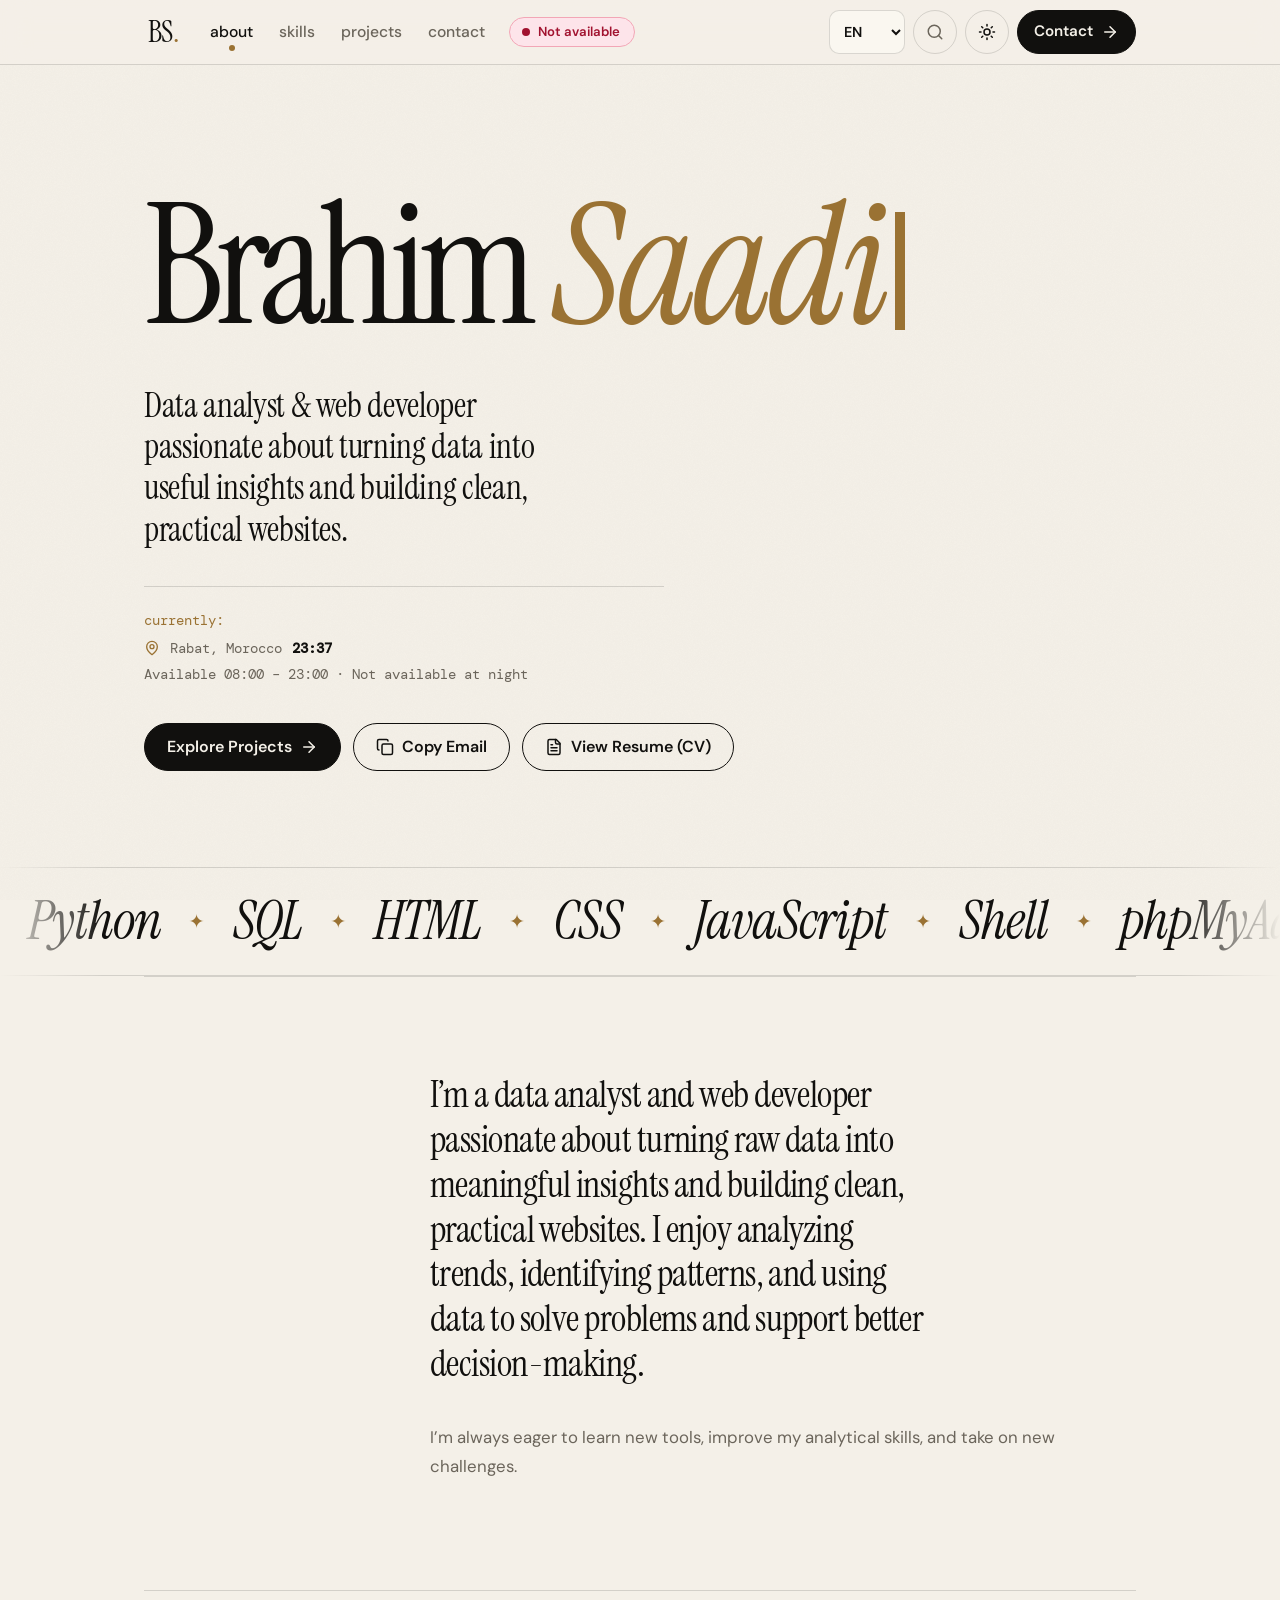
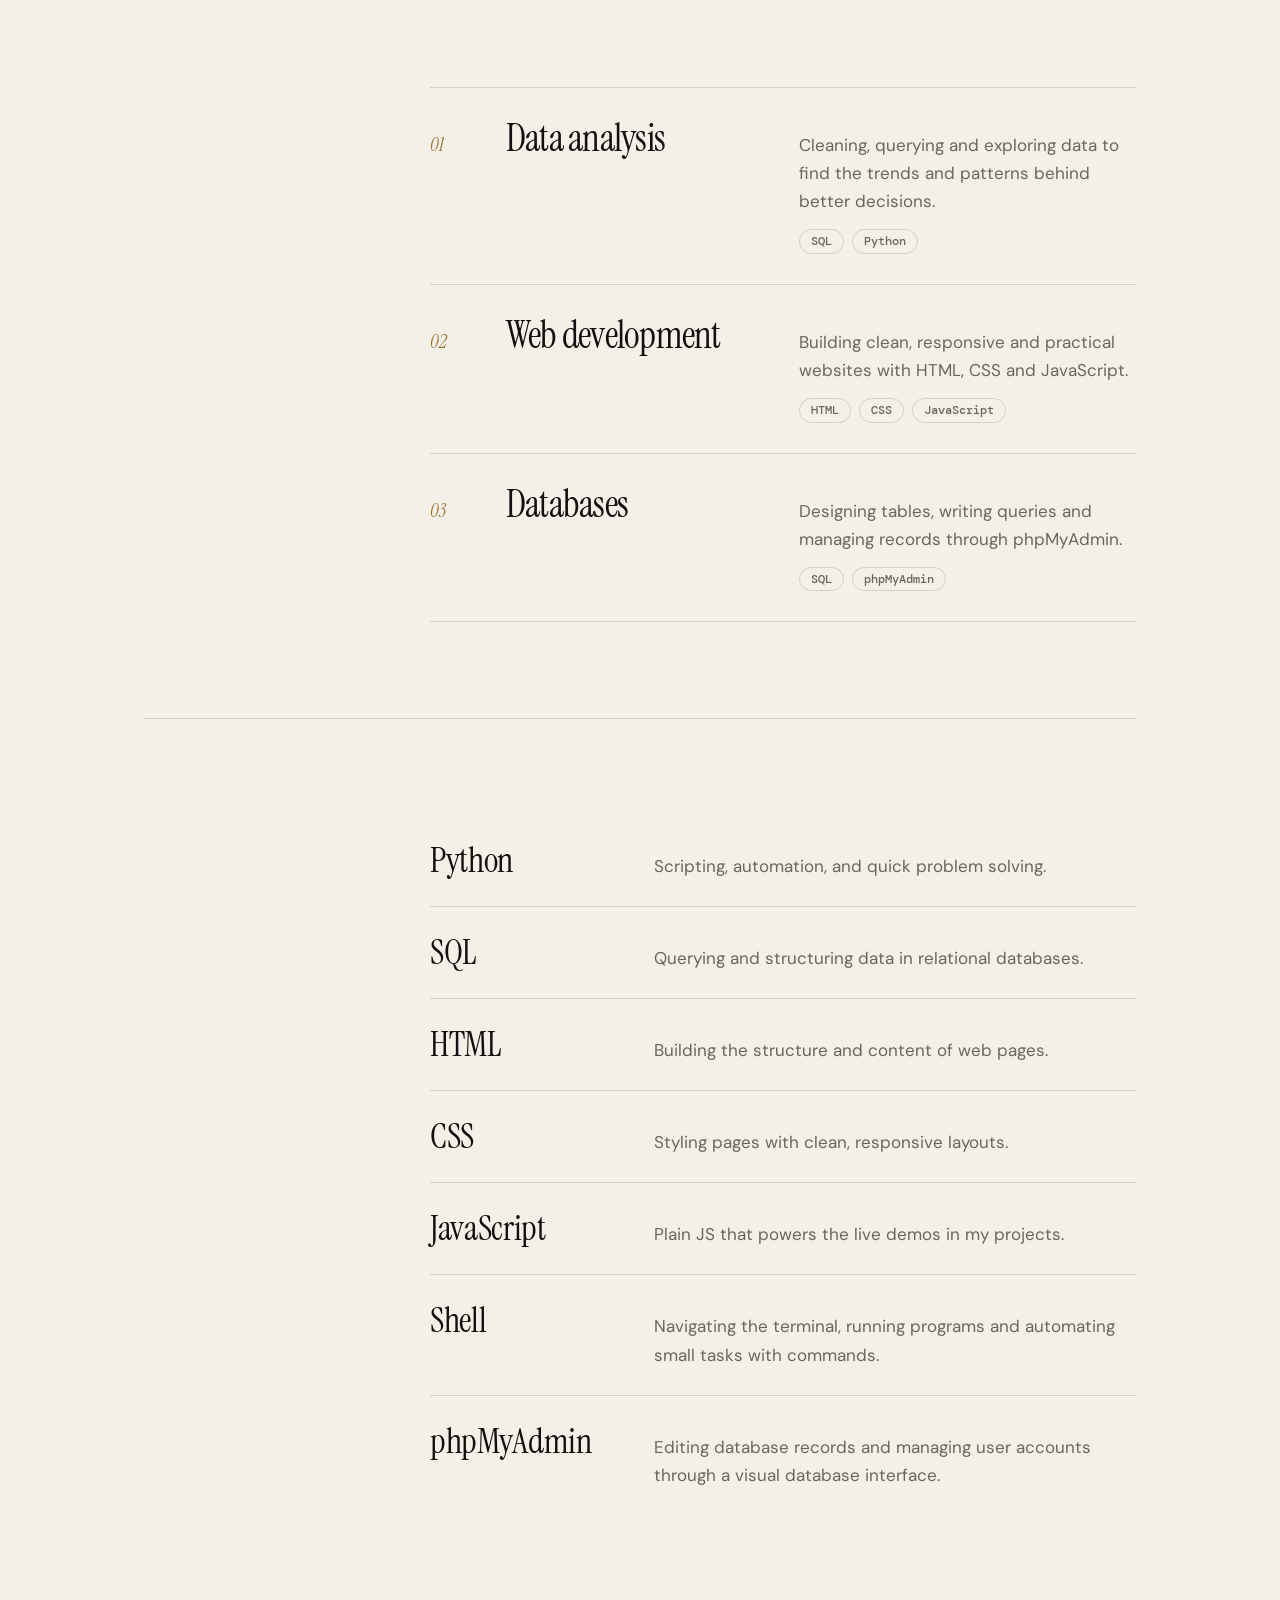
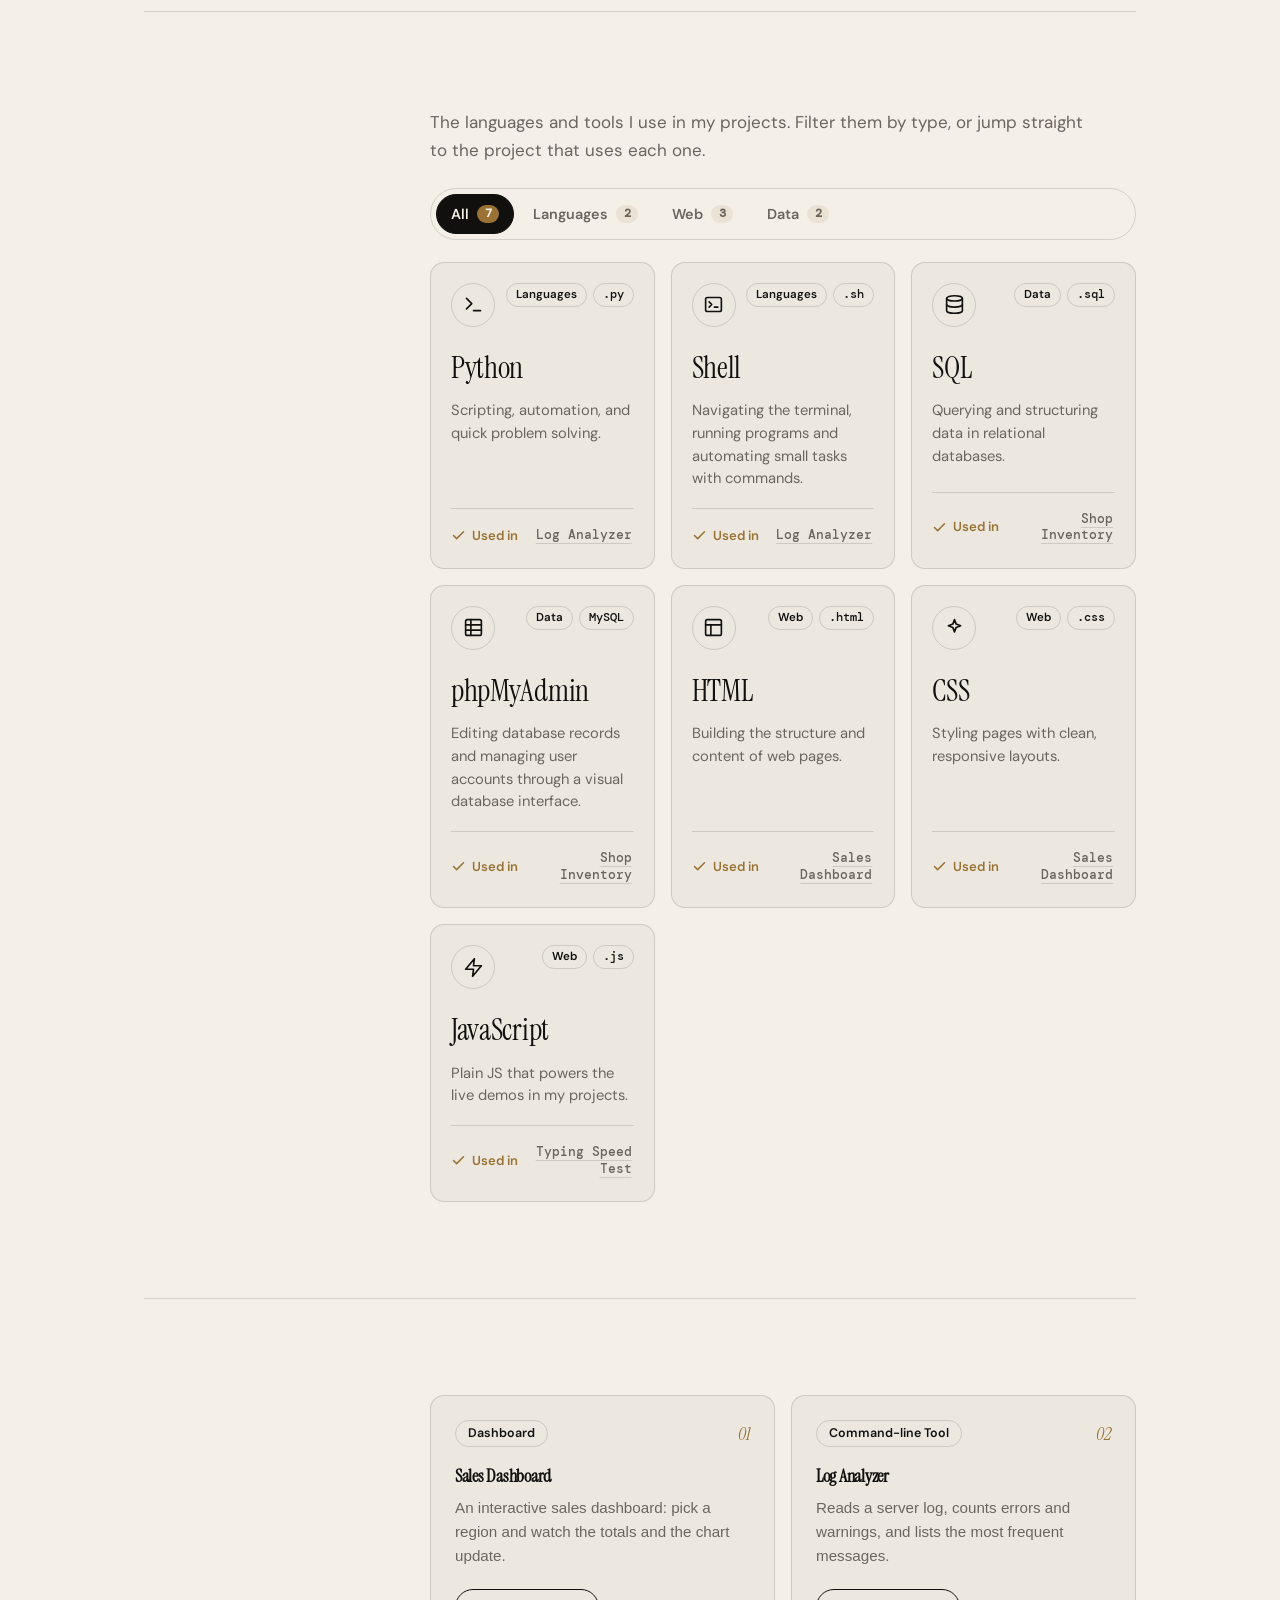
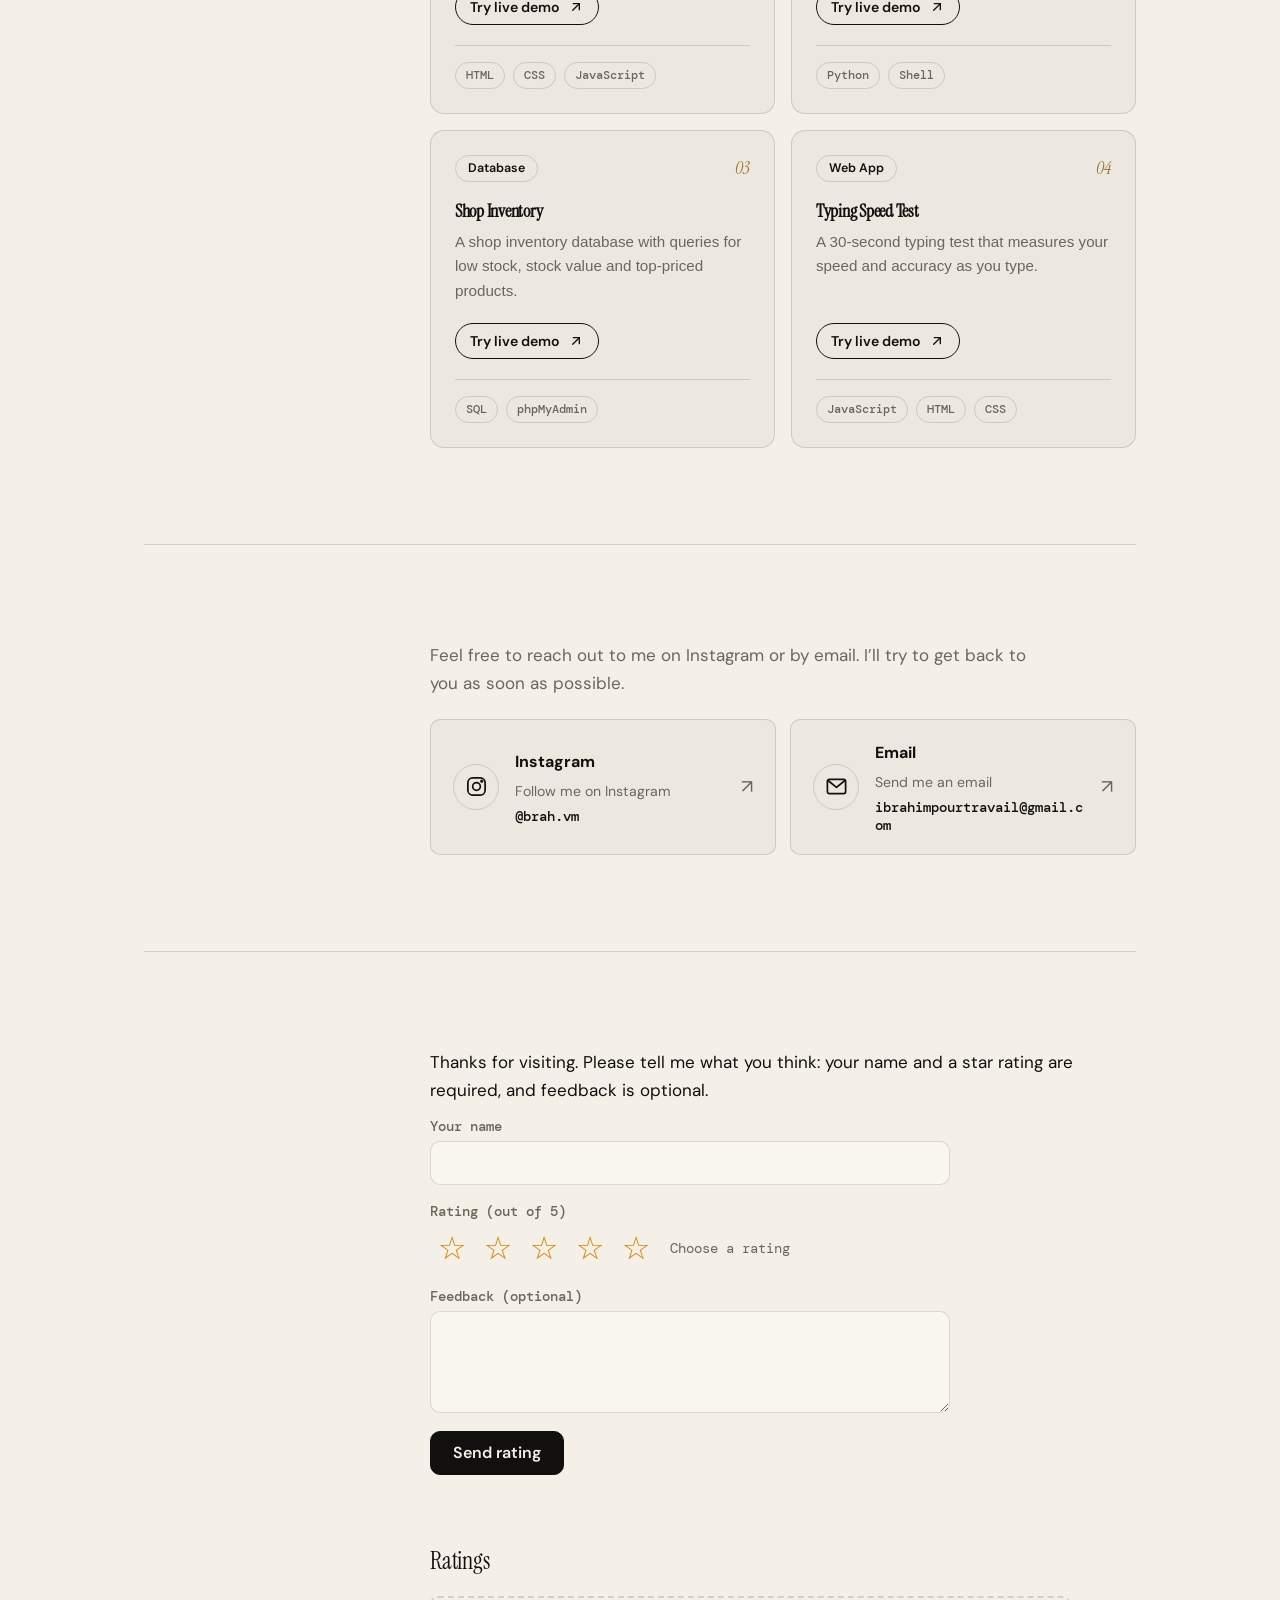
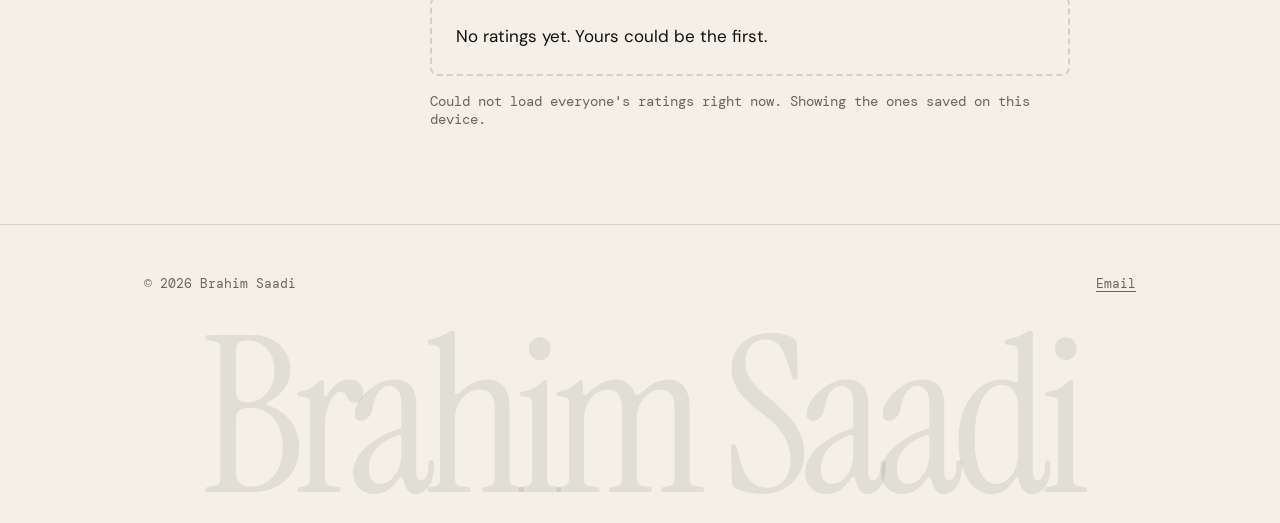
==== index.html.html @ 3b4c8538 "Add metadata to portfolio logging function" ====
<!DOCTYPE html>
<html lang="en">
<head>
<meta charset="utf-8">
<meta name="viewport" content="width=device-width, initial-scale=1, viewport-fit=cover">
<title>Brahim Saadi – Portfolio</title>
<script>try{var t=localStorage.getItem("portfolio-theme");if(t==="dark"||t==="light")document.documentElement.setAttribute("data-theme",t)}catch(e){}</script>
<link rel="preconnect" href="https://fonts.googleapis.com">
<link rel="preconnect" href="https://fonts.gstatic.com" crossorigin>
<link href="https://fonts.googleapis.com/css2?family=DM+Mono:wght@400;500&family=DM+Sans:ital,opsz,wght@0,9..40,400;0,9..40,500;0,9..40,700;1,9..40,400&family=IBM+Plex+Sans+Arabic:wght@400;500;600;700&family=Instrument+Serif:ital@0;1&display=swap" rel="stylesheet">
<style>
/* Palette: soft violet and cyan on a glowing aurora background, with gold only for stars and code strings.
   Layout: sticky header with search, theme and contact buttons above a single reading column. */
:root{color-scheme:light;--font-body:"Plus Jakarta Sans","Segoe UI",system-ui,-apple-system,sans-serif;--font-head:"Sora","Plus Jakarta Sans","Segoe UI",system-ui,sans-serif;--font-mono:"JetBrains Mono",ui-monospace,Menlo,Consolas,monospace;--font-ar:"IBM Plex Sans Arabic","Segoe UI",Tahoma,sans-serif;
--bg:#f5f4ff;--fg:#17142b;--muted:#5d5a78;--panel:rgba(255,255,255,.66);--solid:#ffffff;--line:rgba(88,72,170,.16);
--accent:#6b46f5;--accent2:#0ea5c6;--btn:#6b46f5;--btn-hover:#5632da;--on-btn:#ffffff;--tint:rgba(107,70,245,.1);
--star:#e08a00;--code-kw:#6b46f5;--code-str:#a35a00;--danger:#c4163a;--glass:rgba(255,255,255,.72);
--blob1:rgba(124,92,255,.38);--blob2:rgba(14,165,198,.30);--blob3:rgba(255,107,157,.26);--dot:rgba(88,72,170,.22);
--scrim:rgba(20,16,50,.5);--shadow:0 1px 2px rgba(40,30,110,.06),0 18px 44px rgba(60,40,170,.18);--radius:14px;
box-sizing:border-box;padding-top:env(safe-area-inset-top,0px);padding-bottom:env(safe-area-inset-bottom,0px)}
@media (prefers-color-scheme:dark){:root:not([data-theme="light"]){color-scheme:dark;--bg:#0a0918;--fg:#f1efff;--muted:#a9a6c8;--panel:rgba(30,26,62,.55);--solid:#14122b;--line:rgba(160,145,255,.18);--accent:#a78bfa;--accent2:#35d0ee;--btn:#7c5cff;--btn-hover:#8f73ff;--tint:rgba(167,139,250,.15);--star:#f5b942;--code-kw:#c4b0ff;--code-str:#f2c14e;--danger:#ff8aa0;--glass:rgba(14,12,34,.7);--blob1:rgba(124,92,255,.42);--blob2:rgba(20,170,210,.26);--blob3:rgba(255,80,150,.2);--dot:rgba(190,180,255,.2);--scrim:rgba(4,3,14,.66);--shadow:0 1px 2px rgba(0,0,0,.4),0 18px 44px rgba(0,0,0,.55)}}
:root[data-theme="dark"]{color-scheme:dark;--bg:#0a0918;--fg:#f1efff;--muted:#a9a6c8;--panel:rgba(30,26,62,.55);--solid:#14122b;--line:rgba(160,145,255,.18);--accent:#a78bfa;--accent2:#35d0ee;--btn:#7c5cff;--btn-hover:#8f73ff;--tint:rgba(167,139,250,.15);--star:#f5b942;--code-kw:#c4b0ff;--code-str:#f2c14e;--danger:#ff8aa0;--glass:rgba(14,12,34,.7);--blob1:rgba(124,92,255,.42);--blob2:rgba(20,170,210,.26);--blob3:rgba(255,80,150,.2);--dot:rgba(190,180,255,.2);--scrim:rgba(4,3,14,.66);--shadow:0 1px 2px rgba(0,0,0,.4),0 18px 44px rgba(0,0,0,.55)}
html{scroll-padding-top:calc(env(safe-area-inset-top,0px) + 84px)}
*,*::before,*::after{box-sizing:inherit}
body{margin:0;background:var(--bg);color:var(--fg);font:400 1.0625rem/1.65 var(--font-body)}
.wrap{max-width:820px;margin:0 auto;padding:0 24px}
a{color:inherit}
a:focus-visible{outline:2px solid var(--accent);outline-offset:3px}
header{position:sticky;top:0;background:var(--glass);-webkit-backdrop-filter:blur(16px) saturate(1.4);backdrop-filter:blur(16px) saturate(1.4);border-bottom:1px solid var(--line);z-index:6}
.bar{max-width:1120px;margin:0 auto;padding:10px 24px;display:flex;align-items:center;flex-wrap:nowrap;gap:10px 16px}.bar-actions{flex:none}
.brand{padding:6px 4px;font-size:1.6rem;font-family:var(--font-head);font-weight:800;letter-spacing:-.04em;line-height:1;text-decoration:none;color:var(--fg);border-radius:8px}
.brand-dot{color:var(--accent)}
.nav-links{display:flex;align-items:center;gap:2px;margin-inline-end:auto}
.nav-links a{flex:none;white-space:nowrap;padding:10px 12px;font-weight:500;line-height:1;text-decoration:none;color:var(--muted);border-radius:8px}
.nav-links a:hover{color:var(--fg);background:var(--panel)}
.bar-actions{display:flex;align-items:center;gap:8px}
.btn{display:inline-flex;align-items:center;justify-content:center;gap:8px;min-height:44px;padding:0 16px;font:600 .95rem/1 var(--font-body);color:var(--fg);background:var(--bg);border:1px solid var(--line);border-radius:var(--radius);text-decoration:none;cursor:pointer;transition:background-color .15s ease,border-color .15s ease,color .15s ease}
.btn:hover{background:var(--panel);border-color:var(--muted)}
.btn:focus-visible{outline:2px solid var(--accent);outline-offset:2px}
.btn svg{width:18px;height:18px;flex:none;fill:none;stroke:currentColor;stroke-width:2;stroke-linecap:round;stroke-linejoin:round}
.btn svg.filled{fill:currentColor;stroke:none}
.btn-icon{padding:0;width:44px}
.btn-primary{color:var(--on-btn);background:var(--btn);border-color:var(--btn)}
.btn-primary:hover{color:var(--on-btn);background:var(--btn-hover);border-color:var(--btn-hover)}
.btn-lg{min-height:48px;padding:0 22px;font-size:1rem}
.search-btn{width:44px;padding:0;font-weight:500;color:var(--muted)}
.search-btn .label,.search-btn kbd{display:none}
.kbd,.search-btn kbd,.palette-field kbd{padding:3px 6px;font:500 .75rem var(--font-mono);color:var(--muted);background:var(--panel);border:1px solid var(--line);border-radius:var(--radius)}
.touch-short{display:none}
.hero-actions{display:flex;flex-wrap:wrap;gap:12px;margin-top:28px}
.palette{position:fixed;inset:0;z-index:50;display:flex;justify-content:center;align-items:flex-start;padding:12vh 16px 16px}
.palette-backdrop{position:absolute;inset:0;background:var(--scrim)}
.palette-box{position:relative;display:flex;flex-direction:column;width:min(560px,100%);max-height:min(70vh,560px);overflow:hidden;color:var(--fg);background:var(--bg);border:1px solid var(--line);border-radius:14px;box-shadow:var(--shadow)}
.palette-field{display:flex;align-items:center;gap:12px;padding:0 16px;border-bottom:1px solid var(--line)}
.palette-field:focus-within{box-shadow:inset 0 -2px 0 var(--accent)}
.palette-field svg{width:18px;height:18px;flex:none;fill:none;stroke:var(--muted);stroke-width:2;stroke-linecap:round;stroke-linejoin:round}
.palette-field input{flex:1;min-width:0;min-height:56px;font:400 1.05rem var(--font-body);color:var(--fg);background:transparent;border:0;outline:0}
.palette-list{margin:0;padding:8px;overflow-y:auto;list-style:none}
.palette-list li{display:flex;align-items:baseline;justify-content:space-between;gap:12px;padding:10px 12px;border-radius:8px;cursor:pointer}
.palette-list li[aria-selected="true"]{background:var(--tint)}
.opt-title{font-weight:600;overflow-wrap:anywhere}
.opt-kind{flex:none;font:400 .8rem var(--font-mono);color:var(--muted)}
.palette-empty{margin:0;padding:20px 16px;max-width:none;color:var(--muted)}
html.palette-open{overflow:hidden}
footer .wrap{display:flex;flex-wrap:wrap;justify-content:space-between;gap:8px 24px}
.footer-links{display:flex;flex-wrap:wrap;gap:8px 20px}
.footer-links a{color:var(--muted);text-underline-offset:3px}
.footer-links a:hover{color:var(--fg)}
@media (min-width:1320px){.search-btn{width:auto;padding:0 12px 0 14px;gap:10px}.search-btn .label,.search-btn kbd{display:inline}}
@media (max-width:1099px){.bar-actions .social{display:none}}
@media (max-width:959px){.bar{flex-wrap:wrap}.nav-links a{padding:10px 5px;font-size:.86rem}.nav-links a[aria-current]::after{left:5px;right:5px}.nav-links .status{margin-inline-start:2px;padding:4px 8px 4px 8px;gap:6px;font-size:.74rem}html{scroll-padding-top:calc(env(safe-area-inset-top,0px) + 150px)}.nav-links{order:3;width:100%;margin-inline-end:0;flex-wrap:wrap;row-gap:2px}.bar-actions{margin-left:auto}.bar-actions .cv-btn{display:none}}
@media (max-width:519px),(min-width:960px) and (max-width:1319px){.touch-long{display:none}.touch-short{display:inline}}
@media (prefers-reduced-motion:reduce){.btn{transition:none}}
.hero{padding:64px 0 56px}
pre{margin:0;padding:22px 24px;background:var(--panel);border-radius:var(--radius);overflow-x:auto;font:400 .95rem/1.7 var(--font-mono);color:var(--fg)}
.k{color:var(--code-kw)}.s{color:var(--code-str)}.c{color:var(--muted)}
.run{margin:28px 0 0;font:400 .95rem var(--font-mono);color:var(--muted)}
h1{margin:6px 0 0;font-size:clamp(2.8rem,10vw,5.6rem);line-height:1;font-weight:800;letter-spacing:-.03em}
.cursor{display:inline-block;width:.09em;height:.85em;margin-left:.08em;background:var(--accent);vertical-align:-.04em;animation:blink 1.1s steps(1) infinite}
@keyframes blink{50%{opacity:0}}
@media (prefers-reduced-motion:reduce){.cursor{animation:none}}
.role{margin:18px 0 0;font-size:1.3rem;color:var(--muted);max-width:34ch}
section{padding:48px 0;border-top:1px solid var(--line)}
h2{margin:0 0 20px;font-size:1.9rem;font-weight:800;letter-spacing:-.02em}
p{margin:0 0 14px;max-width:60ch}
.lang{display:grid;grid-template-columns:170px 1fr;gap:8px 24px;align-items:baseline;padding:16px 0;border-bottom:1px solid var(--line)}
.lang:last-child{border-bottom:0}
.lang b{font-size:1.5rem;font-weight:800}
.lang span{color:var(--muted)}
.empty{padding:28px 24px;border:2px dashed var(--line);border-radius:var(--radius)}
.empty code{display:block;margin-bottom:10px;font:400 .95rem var(--font-mono);color:var(--muted)}
.empty p{margin:0}
.project{padding:24px;border:1px solid var(--line);border-radius:var(--radius);background:var(--panel)}
.project h3{margin:0 0 4px;font-size:1.5rem;font-weight:800;letter-spacing:-.01em}
.project .tags{margin:0 0 14px;font:400 .9rem var(--font-mono);color:var(--muted)}
.project pre{margin-top:18px;padding:16px 18px;background:var(--bg);border:1px solid var(--line);font-size:.88rem}
.project + .project{margin-top:20px}
.project p code{font:400 .9em var(--font-mono)}
.converter{display:grid;grid-template-columns:repeat(3,1fr);gap:14px 16px;margin-top:20px;padding-top:20px;border-top:1px solid var(--line)}
.converter label{display:flex;flex-direction:column;gap:6px;font:500 .85rem var(--font-mono);color:var(--muted)}
.demo input[type="text"],.demo input[type="number"],.demo select,.demo textarea{width:100%;min-height:44px;padding:8px 12px;font:400 1rem var(--font-body);color:var(--fg);background:var(--bg);border:1px solid var(--line);border-radius:var(--radius)}
.demo button{min-height:44px;padding:0 22px;font:600 1rem var(--font-body);color:var(--fg);background:var(--bg);border:1px solid var(--line);border-radius:var(--radius);cursor:pointer}
.demo button:hover{background:var(--panel)}
.demo button[type="submit"]{color:var(--on-btn);background:var(--btn);border-color:var(--btn)}
.demo button[type="submit"]:hover{background:var(--btn-hover);border-color:var(--btn-hover)}
.demo input:focus-visible,.demo select:focus-visible,.demo textarea:focus-visible,.demo button:focus-visible{outline:2px solid var(--accent);outline-offset:2px}
.conv-actions{grid-column:1/-1;display:flex;gap:12px}
.conv-result{grid-column:1/-1;margin:2px 0 0;max-width:none;font-size:1.5rem;font-weight:800;letter-spacing:-.01em}
.conv-result.error{color:var(--danger);font-size:1rem;font-weight:600}
.conv-note{grid-column:1/-1;margin:0;max-width:none;font:400 .85rem var(--font-mono);color:var(--muted)}
.field{display:flex;flex-direction:column;gap:6px;font:500 .85rem var(--font-mono);color:var(--muted)}
.demo textarea{resize:vertical}
.project .demo{margin-top:20px;padding-top:20px;border-top:1px solid var(--line)}
.project .demo > .conv-note{margin-top:16px}
.demo-grid{display:grid;grid-template-columns:repeat(3,1fr);gap:14px 16px;align-items:end}
.demo-grid + .demo-grid{margin-top:14px}
.btn-row{display:flex;flex-wrap:wrap;gap:12px}
.demo-msg{margin:14px 0 0;max-width:none;font-weight:600}
.demo-msg.error{color:var(--danger)}
.table-wrap{margin-top:16px;overflow-x:auto}
.result-table{width:100%;border-collapse:collapse;font-size:.95rem}
.result-table th,.result-table td{padding:8px 10px;text-align:left;border-bottom:1px solid var(--line)}
.result-table th{font:500 .8rem var(--font-mono);color:var(--muted)}
.result-table .num{text-align:right}
.keys{display:grid;grid-template-columns:repeat(auto-fill,minmax(44px,1fr));gap:8px;margin:14px 0}
.keys button{padding:0}
.keys button.hit{border-color:var(--accent);font-weight:800}
.keys button.miss{opacity:.55;text-decoration:line-through}
.demo button:disabled{cursor:default}
.rate-form{display:grid;gap:18px;max-width:520px}
.rate-form fieldset{margin:0;padding:0;border:0;min-width:0}
.rate-form legend{padding:0;margin-bottom:6px;font:500 .85rem var(--font-mono);color:var(--muted)}
.rate-form .demo-msg{margin:0}
.star-row{position:relative;display:flex;flex-wrap:wrap;align-items:center;gap:2px}
.star-row label{display:inline-flex;align-items:center;justify-content:center;min-width:44px;min-height:44px;font-size:2rem;line-height:1;color:var(--star);cursor:pointer}
.star-row input:focus-visible + label{outline:2px solid var(--accent);outline-offset:2px;border-radius:var(--radius)}
.star-text{margin-left:10px;font:400 .9rem var(--font-mono);color:var(--muted)}
.sr{position:absolute;width:1px;height:1px;margin:-1px;padding:0;overflow:hidden;clip:rect(0 0 0 0);white-space:nowrap;border:0}
[hidden]{display:none!important}
.ratings{margin-top:48px;max-width:640px}
.ratings h3{margin:0 0 16px;font-size:1.5rem;font-weight:800;letter-spacing:-.01em}
.rating-summary{display:grid;grid-template-columns:auto 1fr;gap:16px 32px;align-items:center;padding:20px 24px;background:var(--panel);border-radius:var(--radius)}
.avg{display:flex;flex-direction:column;gap:4px}
.avg-num{font-size:3rem;font-weight:800;line-height:1;letter-spacing:-.03em;font-variant-numeric:tabular-nums}
.avg-stars{font-size:1.25rem;color:var(--star);letter-spacing:.1em}
.avg-count{font:400 .85rem var(--font-mono);color:var(--muted)}
.breakdown{display:grid;gap:6px;min-width:0}
.bar-row{display:grid;grid-template-columns:2.4rem minmax(0,1fr) 2rem;gap:10px;align-items:center;font:400 .85rem var(--font-mono);color:var(--muted)}
.bar-track{height:8px;background:var(--line);border-radius:4px;overflow:hidden}
.bar-fill{height:100%;background:var(--star)}
.bar-count{text-align:right;font-variant-numeric:tabular-nums}
.reviews{list-style:none;margin:20px 0 0;padding:0}
.review{padding:16px 0;border-bottom:1px solid var(--line)}
.review:last-child{border-bottom:0}
.review-head{display:flex;flex-wrap:wrap;align-items:baseline;gap:4px 12px}
.review-name{font-weight:800;overflow-wrap:anywhere}
.review-stars{color:var(--star);letter-spacing:.08em}
.review-date{margin-left:auto;font:400 .85rem var(--font-mono);color:var(--muted)}
.review-text{margin:6px 0 0;max-width:60ch;white-space:pre-wrap;overflow-wrap:anywhere}
.ratings-empty{margin:0;padding:24px;max-width:none;border:2px dashed var(--line);border-radius:var(--radius)}
.ratings-note,.ratings-more{margin:16px 0 0;max-width:none;font:400 .9rem var(--font-mono);color:var(--muted)}
footer{padding:32px 0 48px;border-top:1px solid var(--line);color:var(--muted);font-size:.95rem}
@media (max-width:560px){.lang{grid-template-columns:1fr;gap:0}.converter{grid-template-columns:1fr}.demo-grid{grid-template-columns:1fr}.rating-summary{grid-template-columns:1fr}}
/* Custom mouse cursor — desktop only */
#custom-cursor {
  display: none;
}

@media (hover: hover) and (pointer: fine) {
  body,
  body a,
  body button,
  body input,
  body textarea,
  body select,
  body label {
    cursor: none !important;
  }

  #custom-cursor {
    display: block;
    position: fixed;
    top: 0;
    left: 0;
    width: 14px;
    height: 14px;
    border: 2px solid var(--accent);
    border-radius: 50%;
    pointer-events: none;
    z-index: 99999;
    transform: translate(-50%, -50%);
    opacity: 0;
    transition:
      width 150ms ease,
      height 150ms ease,
      background 150ms ease,
      opacity 100ms ease;
  }

  #custom-cursor.visible {
    opacity: 1;
  }

  #custom-cursor.hovering {
    width: 26px;
    height: 26px;
    background: color-mix(in srgb, var(--accent) 18%, transparent);
  }
}

@media (prefers-reduced-motion: reduce) {
  #custom-cursor {
    transition: none;
  }
}

/* Project gallery + zoomed project viewer */
.project-gallery{display:grid;grid-template-columns:repeat(3,minmax(0,1fr));gap:14px;align-items:stretch}
.project-card{display:flex;flex-direction:column;align-items:flex-start;min-width:0;min-height:150px;padding:18px;text-align:left;color:var(--fg);background:var(--panel);border:1px solid var(--line);border-radius:var(--radius);cursor:pointer;transition:transform .18s ease,border-color .18s ease,box-shadow .18s ease}
.project-card:hover{transform:translateY(-3px);border-color:var(--accent);box-shadow:var(--shadow)}
.project-card:focus-visible{outline:2px solid var(--accent);outline-offset:3px}
.project-card .project-card-index{font:500 .75rem var(--font-mono);color:var(--accent);margin-bottom:16px}
.project-card strong{font-size:1.12rem;line-height:1.25;font-weight:800;overflow-wrap:anywhere}
.project-card .project-card-tags{margin-top:8px;font:400 .78rem var(--font-mono);color:var(--muted)}
.project-card .project-card-open{margin-top:auto;padding-top:18px;font-size:.85rem;color:var(--muted)}
.project-viewer{position:fixed;inset:0;z-index:100;display:flex;align-items:center;justify-content:center;padding:24px;background:var(--scrim)}
.project-viewer[hidden]{display:none!important}
.project-viewer-panel{position:relative;width:min(920px,100%);max-height:min(88vh,900px);overflow:auto;padding:clamp(18px,3vw,32px);color:var(--fg);background:var(--bg);border:1px solid var(--line);border-radius:16px;box-shadow:var(--shadow);animation:projectPop .5s cubic-bezier(.2,1.25,.35,1)}
.project-viewer-top{display:flex;align-items:center;justify-content:space-between;gap:16px;margin-bottom:22px;padding-bottom:16px;border-bottom:1px solid var(--line)}
.project-viewer-label{font:500 .8rem var(--font-mono);color:var(--muted)}
.project-viewer-close{flex:none;min-width:44px;min-height:44px;padding:0 14px;color:var(--fg);background:var(--panel);border:1px solid var(--line);border-radius:var(--radius);font:600 .95rem var(--font-body);cursor:pointer}
.project-viewer-close:hover{border-color:var(--accent)}
.project-viewer-content>.project{margin:0!important;padding:0;border:0;background:transparent}
.project-viewer-content>.project h3{font-size:clamp(1.6rem,4vw,2.1rem)}
.project-viewer-content>.project>p:not(.tags){max-width:70ch}
.project-viewer-content>.project pre{max-width:100%}
body.project-viewer-open{overflow:hidden}
@keyframes projectPop{from{opacity:0;transform:scale(.55)}to{opacity:1;transform:none}}
@keyframes viewerFade{from{opacity:0}to{opacity:1}}
@media(max-width:650px){.project-gallery{grid-template-columns:repeat(2,minmax(0,1fr))}.project-card{min-height:140px;padding:14px}.project-viewer{padding:10px}.project-viewer-panel{max-height:92vh;padding:18px}.project-viewer-content .demo-grid{grid-template-columns:1fr}}
@media(max-width:380px){.project-gallery{grid-template-columns:1fr}.project-card{min-height:120px}}
@media(prefers-reduced-motion:reduce){.project-card,.project-viewer-panel{transition:none;animation:none}}


/* Contact section */
.contact-intro{max-width:620px;color:var(--muted);margin:0 0 22px}
.contact-grid{display:grid;grid-template-columns:repeat(2,minmax(0,1fr));gap:14px;max-width:900px}
.contact-card{display:flex;align-items:center;gap:16px;padding:20px 22px;border:1px solid var(--line);border-radius:var(--radius);background:var(--panel);color:var(--fg);text-decoration:none;transition:transform .18s ease,border-color .18s ease}
.contact-card:hover,.contact-card:focus-visible{transform:translateY(-2px);border-color:var(--accent);outline:none}
.contact-icon{display:grid;place-items:center;flex:0 0 46px;width:46px;height:46px;border-radius:13px;background:var(--tint);color:var(--accent)}
.contact-icon svg{width:23px;height:23px;fill:none;stroke:currentColor;stroke-width:1.8;stroke-linecap:round;stroke-linejoin:round}
.contact-copy{display:grid;gap:4px;min-width:0}
.contact-copy strong{font-size:1rem}
.contact-copy span{font-size:.88rem;color:var(--muted)}
.contact-copy .contact-value{font:500 .88rem var(--font-mono);color:var(--fg);overflow-wrap:anywhere}
.contact-arrow{margin-left:auto;color:var(--muted);font-size:1.2rem}
@media(max-width:560px){.contact-grid{grid-template-columns:1fr}.contact-card{padding:16px}}
.language-select{min-height:44px;padding:0 10px;border:1px solid var(--line);border-radius:var(--radius);background:var(--bg);color:var(--fg);font:600 .9rem var(--font-body)}
.language-select{flex:0 0 auto;min-width:56px;max-width:76px;cursor:pointer;touch-action:manipulation;-webkit-appearance:auto;appearance:auto}
@media(max-width:959px){.bar{gap:8px 10px;padding-left:16px;padding-right:16px}.bar-actions{gap:6px;min-width:0}.language-select{min-width:56px;min-height:44px;padding:0 6px}.bar-actions .search-btn{display:inline-flex}}

html[lang="ar"] body{direction:rtl;font-family:var(--font-ar)}
html[lang="ar"] body *:not(pre):not(pre *){font-family:var(--font-ar)}
html[lang="ar"] pre,html[lang="ar"] pre *,html[lang="ar"] .tags,html[lang="ar"] .project-card-index,html[lang="ar"] .project-card-tags,html[lang="ar"] .opt-kind,html[lang="ar"] .kbd{font-family:var(--font-mono)}
html[lang="ar"] [data-ar-font],html[lang="ar"] [data-i18n],html[lang="ar"] .project p,html[lang="ar"] .project h3,html[lang="ar"] .field,html[lang="ar"] .converter label,html[lang="ar"] .contact-copy,html[lang="ar"] .rate-form label,html[lang="ar"] .rate-form legend,html[lang="ar"] .demo button,html[lang="ar"] .status{font-family:var(--font-ar)}
html[lang="ar"] .language-select{font-family:var(--font-ar)}
html[lang="ar"] .bar,html[lang="ar"] .availability-inner{direction:rtl}

html[lang="ar"] .project-card{text-align:right}



/* Availability pill, sitting in the header next to Contact (the header follows the visitor) */
.status{--ok:#0f6b37;--ok-bg:#dff5e8;--ok-line:#8fd3a9;display:inline-flex;flex:none;align-items:center;gap:8px;margin-inline-start:10px;padding:6px 14px 6px 12px;white-space:nowrap;font:600 .82rem/1.2 var(--font-body);border:1px solid;border-radius:999px}
@media (prefers-color-scheme:dark){:root:not([data-theme="light"]) .status{--ok:#5ee79a;--ok-bg:rgba(30,160,90,.16);--ok-line:rgba(94,231,154,.35)}}
:root[data-theme="dark"] .status{--ok:#5ee79a;--ok-bg:rgba(30,160,90,.16);--ok-line:rgba(94,231,154,.35)}
.status.off{--ok:#a1122f;--ok-bg:#fde4ea;--ok-line:#f2a6b6}
@media (prefers-color-scheme:dark){:root:not([data-theme="light"]) .status.off{--ok:#ff8aa0;--ok-bg:rgba(255,80,120,.14);--ok-line:rgba(255,138,160,.35)}}
:root[data-theme="dark"] .status.off{--ok:#ff8aa0;--ok-bg:rgba(255,80,120,.14);--ok-line:rgba(255,138,160,.35)}
.status.off .status-dot::after{animation:none;opacity:0}
.where{display:flex;flex-wrap:wrap;align-items:center;gap:6px 14px;margin:22px 0 0;max-width:none;font:500 .9rem/1.4 var(--font-mono);color:var(--muted)}
.where-item{display:inline-flex;align-items:center;gap:8px;padding:7px 12px;border:1px solid var(--line);border-radius:999px;background:var(--glass);-webkit-backdrop-filter:blur(8px);backdrop-filter:blur(8px)}
.where svg{width:16px;height:16px;flex:none;fill:none;stroke:var(--accent);stroke-width:2;stroke-linecap:round;stroke-linejoin:round}
.where time{color:var(--fg);font-weight:600;direction:ltr;unicode-bidi:isolate}
.status-dot{position:relative;flex:none;width:8px;height:8px;border-radius:50%;background:currentColor}
.status-dot::after{content:"";position:absolute;inset:0;border-radius:50%;background:currentColor;animation:ping 2s ease-out infinite}
@keyframes ping{0%{transform:scale(1);opacity:.6}80%,100%{transform:scale(2.8);opacity:0}}
.status.ok{color:var(--ok);background:var(--ok-bg);border-color:var(--ok-line)}
@media (prefers-reduced-motion:reduce){.status-dot::after{animation:none;opacity:0}}

/* ===== New look: aurora background, display type, glass cards ===== */
body{position:relative;background:var(--bg);font-family:var(--font-body);font-feature-settings:"ss01","cv11"}
.bg-fx{position:fixed;inset:0;z-index:-1;overflow:hidden;pointer-events:none}
.bg-fx i{position:absolute;border-radius:50%;filter:blur(70px);will-change:transform}
.bg-fx .b1{width:52vmax;height:52vmax;left:-14vmax;top:-18vmax;background:var(--blob1);animation:drift1 24s ease-in-out infinite alternate}
.bg-fx .b2{width:46vmax;height:46vmax;right:-14vmax;top:8vmax;background:var(--blob2);animation:drift2 28s ease-in-out infinite alternate}
.bg-fx .b3{width:40vmax;height:40vmax;left:22vmax;bottom:-22vmax;background:var(--blob3);animation:drift3 32s ease-in-out infinite alternate}
.bg-fx::after{content:"";position:absolute;inset:0;background-image:radial-gradient(var(--dot) 1.1px,transparent 1.4px);background-size:26px 26px;-webkit-mask-image:radial-gradient(ellipse at 50% 30%,#000 15%,transparent 75%);mask-image:radial-gradient(ellipse at 50% 30%,#000 15%,transparent 75%)}
@keyframes drift1{to{transform:translate(12vmax,10vmax) scale(1.15)}}
@keyframes drift2{to{transform:translate(-14vmax,12vmax) scale(.9)}}
@keyframes drift3{to{transform:translate(10vmax,-12vmax) scale(1.12)}}
@media (prefers-reduced-motion:reduce){.bg-fx i{animation:none}}
h1,h2,h3,.avg-num,.conv-result{font-family:var(--font-head)}
h1{font-weight:800;letter-spacing:-.045em;background:linear-gradient(100deg,var(--fg) 0%,var(--accent) 55%,var(--accent2) 100%);-webkit-background-clip:text;background-clip:text;-webkit-text-fill-color:transparent;color:transparent;padding-bottom:.08em}
.cursor{-webkit-text-fill-color:initial;background:var(--accent2)}
h2{display:flex;flex-direction:column;gap:10px;font-weight:700;letter-spacing:-.03em}
h2::after{content:"";width:44px;height:4px;border-radius:4px;background:linear-gradient(90deg,var(--accent),var(--accent2))}
.role{color:var(--muted);font-size:1.25rem}
.hero{padding:72px 0 60px}
section{border-top:0;padding:52px 0}
section + section{border-top:1px solid var(--line)}
.btn{border-radius:12px;background:var(--glass);-webkit-backdrop-filter:blur(8px);backdrop-filter:blur(8px)}
.btn:hover{background:var(--tint);border-color:var(--accent)}
.btn-primary{background:linear-gradient(135deg,var(--btn),var(--accent2));border-color:transparent;box-shadow:0 8px 22px -8px var(--btn)}
.btn-primary:hover{background:linear-gradient(135deg,var(--btn-hover),var(--accent2));border-color:transparent;transform:translateY(-1px)}
.project,.project-card,.contact-card,.rating-summary,.empty,.ratings-empty,pre{-webkit-backdrop-filter:blur(10px);backdrop-filter:blur(10px)}
.project-card,.contact-card,.project{border-radius:18px;box-shadow:0 1px 0 rgba(255,255,255,.25) inset}
.project-card:hover,.contact-card:hover{box-shadow:var(--shadow);border-color:var(--accent)}
.project-card .project-card-index{display:inline-block;padding:3px 9px;border-radius:999px;background:var(--tint)}
.lang{border-bottom:1px solid var(--line)}
.lang b{font-family:var(--font-head);font-weight:700;font-size:1.35rem}
.project-viewer-panel{background:var(--solid);border-radius:22px}
.palette-box{background:var(--solid)}
.demo input[type="text"],.demo input[type="number"],.demo select,.demo textarea,.demo button,.language-select{background:var(--solid)}
.demo button[type="submit"]{background:linear-gradient(135deg,var(--btn),var(--accent2));border-color:transparent}
.bar-fill{background:linear-gradient(90deg,var(--star),#ff8a3d)}
.scroll-progress span{background:linear-gradient(90deg,var(--accent),var(--accent2))}
footer{border-top:1px solid var(--line)}
/* Arabic: elegant IBM Plex Sans Arabic, with looser spacing for a premium feel */
html[lang="ar"] body{line-height:1.85}
html[lang="ar"] h1,html[lang="ar"] h2,html[lang="ar"] h3,html[lang="ar"] .brand,html[lang="ar"] .lang b,html[lang="ar"] .avg-num{letter-spacing:0;font-family:var(--font-ar);font-weight:700}
html[lang="ar"] h2{align-items:flex-start}
html[lang="fr"] h2,html[lang="fr"] h3{letter-spacing:-.02em}

/* Project cards: badge, title, summary, demo button and tech chips */
.project-gallery{grid-template-columns:repeat(2,minmax(0,1fr));gap:18px}
.project-card{--tone:#7c5cff;align-items:stretch;min-height:0;padding:24px;border-radius:20px;text-align:start}
.project-card[data-tone="blue"]{--tone:#2f7de1}.project-card[data-tone="green"]{--tone:#1c9b57}.project-card[data-tone="amber"]{--tone:#d98a00}
.project-card[data-tone="violet"]{--tone:#7c5cff}.project-card[data-tone="cyan"]{--tone:#0ea5c6}.project-card[data-tone="rose"]{--tone:#e0457b}
.project-card:hover{border-color:color-mix(in srgb,var(--tone) 60%,var(--line))}
.pc-top{display:flex;align-items:center;gap:8px;margin-bottom:18px}
.pc-badge{padding:5px 12px;font:600 .78rem/1.2 var(--font-body);color:color-mix(in srgb,var(--tone) 78%,var(--fg));background:color-mix(in srgb,var(--tone) 12%,transparent);border:1px solid color-mix(in srgb,var(--tone) 38%,transparent);border-radius:8px}
.pc-num{margin-inline-start:auto;font:500 .78rem var(--font-mono);color:var(--muted)}
.pc-title{font:700 1.3rem/1.25 var(--font-head);letter-spacing:-.02em;color:var(--fg)}
.pc-desc{margin:8px 0 20px;font-size:.95rem;line-height:1.6;color:var(--muted)}
.pc-cta{display:inline-flex;align-items:center;gap:8px;align-self:flex-start;margin-top:auto;padding:9px 14px;font:600 .88rem/1 var(--font-body);color:var(--fg);background:var(--solid);border:1px solid var(--line);border-radius:10px;transition:background-color .18s ease,color .18s ease,border-color .18s ease}
.pc-cta svg{width:16px;height:16px;fill:none;stroke:currentColor;stroke-width:2;stroke-linecap:round;stroke-linejoin:round;transition:transform .18s ease}
.project-card:hover .pc-cta{color:#fff;background:var(--tone);border-color:var(--tone)}
.project-card:hover .pc-cta svg{transform:translate(2px,-2px)}
html[dir="rtl"] .pc-cta svg,html[lang="ar"] .pc-cta svg{transform:scaleX(-1)}
html[lang="ar"] .project-card:hover .pc-cta svg{transform:scaleX(-1) translate(2px,-2px)}
.pc-tech{display:flex;flex-wrap:wrap;gap:8px;margin-top:20px;padding-top:16px;border-top:1px solid var(--line)}
.pc-chip{padding:5px 10px;font:500 .78rem/1.2 var(--font-mono);color:var(--muted);background:var(--solid);border:1px solid var(--line);border-radius:8px}
html[lang="ar"] .pc-chip,html[lang="ar"] .pc-num{font-family:var(--font-mono)}
html[lang="ar"] .pc-badge,html[lang="ar"] .pc-cta{font-family:var(--font-ar)}
@media(max-width:650px){.project-gallery{grid-template-columns:1fr}.project-card{padding:20px}}
@media(prefers-reduced-motion:reduce){.pc-cta,.pc-cta svg{transition:none}}
/* Tech stack section */
.tech-eyebrow{display:inline-flex;align-items:center;gap:8px;margin-bottom:14px;padding:6px 14px;font:600 .78rem/1 var(--font-body);letter-spacing:.08em;text-transform:uppercase;color:var(--accent);background:var(--glass);border:1px solid var(--line);border-radius:999px}
.tech-eyebrow svg{width:16px;height:16px;fill:none;stroke:currentColor;stroke-width:2;stroke-linecap:round;stroke-linejoin:round}
html[lang="ar"] .tech-eyebrow{letter-spacing:0}
.tech-sub{margin:0 0 24px;color:var(--muted);max-width:56ch}
.tech-tabs{display:inline-flex;flex-wrap:wrap;gap:4px;margin-bottom:22px;padding:5px;background:var(--glass);border:1px solid var(--line);border-radius:14px;-webkit-backdrop-filter:blur(10px);backdrop-filter:blur(10px)}
.tech-tab{display:inline-flex;align-items:center;gap:8px;min-height:40px;padding:0 14px;font:600 .9rem/1 var(--font-body);color:var(--muted);background:transparent;border:1px solid transparent;border-radius:10px;cursor:pointer;transition:color .15s,background-color .15s,border-color .15s}
.tech-tab b{min-width:22px;padding:3px 7px;font:600 .72rem/1 var(--font-mono);text-align:center;color:var(--muted);background:var(--tint);border-radius:999px}
.tech-tab:hover{color:var(--fg)}
.tech-tab[aria-pressed="true"]{color:var(--accent);background:var(--solid);border-color:var(--line);box-shadow:0 2px 8px -4px rgba(40,30,110,.3)}
.tech-tab[aria-pressed="true"] b{color:#fff;background:var(--btn)}
.tech-tab:focus-visible,.tech-link:focus-visible{outline:2px solid var(--accent);outline-offset:2px}
.tech-grid{display:grid;grid-template-columns:repeat(3,minmax(0,1fr));gap:16px}
.tech-card{--tone:#7c5cff;position:relative;display:flex;flex-direction:column;min-width:0;padding:20px;overflow:hidden;background:var(--panel);border:1px solid var(--line);border-radius:18px;-webkit-backdrop-filter:blur(10px);backdrop-filter:blur(10px);transition:transform .18s ease,border-color .18s ease,box-shadow .18s ease}
.tech-card[data-cat="web"]{--tone:#0ea5c6}.tech-card[data-cat="data"]{--tone:#1c9b57}
.tech-card::after{content:"";position:absolute;inset-block-start:-48px;inset-inline-end:-48px;width:120px;height:120px;border-radius:50%;background:var(--tone);opacity:.1;pointer-events:none}
.tech-card:hover{transform:translateY(-3px);border-color:color-mix(in srgb,var(--tone) 55%,var(--line));box-shadow:var(--shadow)}
.tech-head{display:flex;align-items:flex-start;justify-content:space-between;gap:10px;margin-bottom:16px}
.tech-icon{display:grid;place-items:center;flex:none;width:44px;height:44px;color:var(--tone);background:color-mix(in srgb,var(--tone) 14%,transparent);border:1px solid color-mix(in srgb,var(--tone) 30%,transparent);border-radius:13px}
.tech-icon svg{width:21px;height:21px;fill:none;stroke:currentColor;stroke-width:1.9;stroke-linecap:round;stroke-linejoin:round}
.tech-tags{display:flex;flex-wrap:wrap;justify-content:flex-end;gap:6px;position:relative;z-index:1}
.tech-tag{padding:4px 9px;font:600 .72rem/1.2 var(--font-body);color:color-mix(in srgb,var(--tone) 78%,var(--fg));background:color-mix(in srgb,var(--tone) 12%,transparent);border:1px solid color-mix(in srgb,var(--tone) 35%,transparent);border-radius:7px}
.tech-ext{direction:ltr;unicode-bidi:isolate;font-family:var(--font-mono);font-weight:500;color:var(--muted);background:var(--solid);border-color:var(--line)}
.tech-card h3{margin:0 0 6px;font-size:1.2rem;font-weight:700;letter-spacing:-.02em}
.tech-card p{margin:0 0 18px;font-size:.92rem;line-height:1.55;color:var(--muted)}
.tech-foot{display:flex;align-items:center;justify-content:space-between;gap:10px;margin-top:auto;padding-top:14px;border-top:1px solid var(--line);font-size:.82rem}
.tech-used{display:inline-flex;align-items:center;gap:6px;flex:none;font-weight:600;color:#1c9b57}
.tech-used svg{width:15px;height:15px;fill:none;stroke:currentColor;stroke-width:2.4;stroke-linecap:round;stroke-linejoin:round}
.tech-link{min-width:0;padding:4px 2px;font:500 .8rem/1.3 var(--font-mono);color:var(--muted);text-align:end;text-decoration:underline;text-decoration-color:var(--line);text-underline-offset:4px;background:none;border:0;border-radius:6px;cursor:pointer}
.tech-plain{cursor:default;text-decoration:none}
.tech-link:hover{color:var(--accent);text-decoration-color:var(--accent)}
.tech-card[hidden]{display:none!important}
.tech-card.pop{animation:revealUp .45s cubic-bezier(.22,.8,.3,1) backwards}
html[lang="ar"] .tech-tag,html[lang="ar"] .tech-tab,html[lang="ar"] .tech-used{font-family:var(--font-ar)}
html[lang="ar"] .tech-ext,html[lang="ar"] .tech-link,html[lang="ar"] .tech-tab b{font-family:var(--font-mono)}
@media(max-width:860px){.tech-grid{grid-template-columns:repeat(2,minmax(0,1fr))}}
@media(max-width:520px){.tech-grid{grid-template-columns:1fr}.tech-tabs{display:flex}.tech-tab{flex:1 1 auto;justify-content:center;padding:0 10px}}
@media(prefers-reduced-motion:reduce){.tech-card,.tech-tab{transition:none}.tech-card.pop{animation:none}}
/* Extra project demos */
.pw-opts{display:grid;grid-template-columns:1fr 1fr;gap:8px 16px;margin:0;padding:0;border:0;min-width:0}
.pw-opts label{display:flex;align-items:center;gap:8px;font-size:.95rem}
.pw-opts input{width:18px;height:18px;accent-color:var(--accent)}
.field output{color:var(--fg);font-weight:600}
#pw-len{width:100%;accent-color:var(--accent)}
.pw-out{margin-top:14px}
.pw-out code{font:600 1.1rem var(--font-mono);overflow-wrap:anywhere;word-break:break-all}
.gr-stats{display:grid;grid-template-columns:repeat(4,1fr);gap:10px;margin-top:14px}
.gr-stats span{display:grid;gap:2px;padding:10px 12px;border:1px solid var(--line);border-radius:12px;background:var(--panel)}
.gr-stats small{font:500 .72rem var(--font-mono);color:var(--muted)}
.gr-stats b{font:700 1.25rem var(--font-head)}
.gr-pass{color:#0f6b37}.gr-fail{color:var(--danger)}
@media (max-width:560px){.pw-opts{grid-template-columns:1fr}.gr-stats{grid-template-columns:repeat(2,1fr)}}
/* The CV button lives in the hero, so the header stays uncluttered in every language */
.bar-actions .cv-btn{display:none!important}
/* New project demos */
pre,pre code{direction:ltr;text-align:left;unicode-bidi:isolate}
.kpi b{direction:ltr;unicode-bidi:isolate;text-align:start}
.chips{display:flex;flex-wrap:wrap;gap:8px;margin-bottom:16px}
.demo .chips button{min-height:38px;padding:0 16px;font:600 .85rem var(--font-body);color:var(--muted);background:transparent;border:1px solid var(--line);border-radius:999px}
.demo .chips button[aria-pressed="true"]{color:var(--bg);background:var(--fg);border-color:var(--fg)}
.kpis{display:grid;grid-template-columns:repeat(3,minmax(0,1fr));gap:12px;margin:0 0 18px}
.kpi{display:grid;gap:4px;padding:16px 18px;border:1px solid var(--line);border-radius:14px;background:var(--panel)}
.kpi small{font:500 .72rem var(--font-mono);letter-spacing:.04em;color:var(--muted)}
.kpi b{font:400 clamp(1.6rem,3.4vw,2.2rem)/1.05 var(--font-head);letter-spacing:-.02em;color:var(--fg);font-variant-numeric:tabular-nums}
.chart-title{margin:6px 0 8px;font:500 .78rem var(--font-mono);color:var(--muted)}
.chart svg{display:block;width:100%;height:auto;overflow:visible}
.chart .grid{stroke:var(--line);stroke-width:1}
.chart text{font:500 10px var(--font-mono);fill:var(--muted)}
.chart rect.bar{fill:color-mix(in srgb,var(--accent) 45%,transparent);transition:y .5s cubic-bezier(.22,.8,.3,1),height .5s cubic-bezier(.22,.8,.3,1),fill .2s}
.chart rect.bar.top,.chart rect.bar:hover{fill:var(--accent)}
.demo .btn-solid,.demo button.btn-solid{color:var(--on-btn);background:var(--btn);border-color:var(--btn);border-radius:999px}
.demo textarea#la-input{font:400 .82rem/1.6 var(--font-mono);min-height:150px}
.tt-text{margin:4px 0 14px;padding:18px 20px;font:400 1.2rem/1.9 var(--font-mono);color:var(--muted);background:var(--panel);border:1px solid var(--line);border-radius:14px;overflow-wrap:anywhere}
.tt-text .ok{color:var(--fg)}
.tt-text .bad{color:var(--danger);text-decoration:underline wavy}
.tt-text .cur{background:var(--tint);box-shadow:inset 0 -2px 0 var(--accent)}
.tt-input{width:100%;min-height:48px;padding:0 16px;font:400 1rem var(--font-mono);color:var(--fg);background:var(--solid);border:1px solid var(--line);border-radius:12px}
.tt-input:focus-visible{outline:2px solid var(--accent);outline-offset:2px}
@media (max-width:560px){.kpis{gap:8px}.kpi{padding:12px}}
/* Get in Touch panel */
.bar{position:relative}
.touch-panel{position:absolute;z-index:8;top:calc(100% + 10px);inset-inline-end:24px;display:grid;gap:10px;width:min(390px,calc(100vw - 32px));padding:12px;background:var(--solid);border:1px solid var(--line);border-radius:20px;box-shadow:var(--shadow);transform-origin:top right;animation:touchPop .28s cubic-bezier(.2,1.2,.35,1)}
.touch-panel[hidden]{display:none!important}
html[dir="rtl"] .touch-panel,html[lang="ar"] .touch-panel{transform-origin:top left}
.touch-panel .contact-card{padding:14px 16px;background:var(--panel)}
.touch-panel .contact-value{font-size:.72rem;overflow-wrap:normal;word-break:normal;white-space:nowrap}.touch-panel .contact-card{gap:12px}
@keyframes touchPop{from{opacity:0;transform:translateY(-8px) scale(.92)}to{opacity:1;transform:none}}
#touch-link[aria-expanded="true"]{box-shadow:0 0 0 3px var(--tint)}
@media (max-width:959px){.touch-panel{inset-inline-end:16px}}
@media (max-width:360px){.touch-panel .contact-value{white-space:normal;overflow-wrap:anywhere}.touch-panel .contact-icon{display:none}}
@media (prefers-reduced-motion:reduce){.touch-panel{animation:none}}
/* Scroll effects and project pop-up */
.project-viewer{animation:viewerFade .3s ease-out;-webkit-backdrop-filter:blur(3px);backdrop-filter:blur(3px)}
.project-card:active{transform:scale(.97)}
.scroll-progress{position:fixed;top:0;left:0;right:0;height:3px;z-index:60;pointer-events:none}
.scroll-progress span{display:block;height:100%;background:var(--accent);transform:scaleX(0);transform-origin:left}
header{transition:box-shadow .25s ease}
header.stuck{box-shadow:0 10px 30px -14px rgba(40,30,110,.45)}
.nav-links a{position:relative}
.nav-links a[aria-current]{color:var(--fg);text-decoration:none}
.nav-links a[aria-current]::after{content:"";position:absolute;left:12px;right:12px;bottom:3px;height:2px;background:var(--accent);border-radius:2px}
.reveal-on .reveal:not(.in){opacity:0}
.reveal-on .reveal.in{animation:revealUp .7s cubic-bezier(.22,.8,.3,1) var(--d,0ms) backwards}
@keyframes revealUp{from{opacity:0;transform:translateY(28px)}to{opacity:1;transform:none}}
@media (prefers-reduced-motion:reduce){.project-viewer{animation:none}.project-card:active{transform:none}header{transition:none}.reveal-on .reveal{opacity:1!important;animation:none!important}}
@media print{.scroll-progress{display:none}.reveal-on .reveal{opacity:1!important;animation:none!important}}

/* ===== v2: editorial look. Warm paper, ink type, one accent, lowercase serif headings, numbered sections ===== */
:root{--font-body:"DM Sans","Segoe UI",system-ui,sans-serif;--font-head:"Instrument Serif","Times New Roman",Georgia,serif;--font-mono:"DM Mono",ui-monospace,Menlo,Consolas,monospace;
--bg:#f3efe6;--fg:#171410;--muted:#6a6358;--panel:rgba(23,20,16,.035);--solid:#faf8f2;--line:rgba(23,20,16,.16);--accent:#ee4b2b;--accent2:#ee4b2b;--btn:#171410;--btn-hover:#34302a;--on-btn:#f3efe6;--tint:rgba(238,75,43,.1);--glass:#f3efe6;--radius:8px;--shadow:0 1px 0 rgba(23,20,16,.05),0 18px 40px -18px rgba(23,20,16,.3);--star:#d9840a;--scrim:rgba(23,20,16,.5)}
@media (prefers-color-scheme:dark){:root:not([data-theme="light"]){--bg:#141210;--fg:#f1ece2;--muted:#a49c8e;--panel:rgba(241,236,226,.04);--solid:#1c1916;--line:rgba(241,236,226,.17);--accent:#ff6a45;--accent2:#ff6a45;--btn:#f1ece2;--btn-hover:#d8d2c6;--on-btn:#141210;--tint:rgba(255,106,69,.14);--glass:#141210;--shadow:0 18px 40px -18px rgba(0,0,0,.8);--scrim:rgba(0,0,0,.65)}}
:root[data-theme="dark"]{--bg:#141210;--fg:#f1ece2;--muted:#a49c8e;--panel:rgba(241,236,226,.04);--solid:#1c1916;--line:rgba(241,236,226,.17);--accent:#ff6a45;--accent2:#ff6a45;--btn:#f1ece2;--btn-hover:#d8d2c6;--on-btn:#141210;--tint:rgba(255,106,69,.14);--glass:#141210;--shadow:0 18px 40px -18px rgba(0,0,0,.8);--scrim:rgba(0,0,0,.65)}
html{scroll-padding-top:calc(env(safe-area-inset-top,0px) + 80px)}
body{font-family:var(--font-body);font-size:1.0625rem;line-height:1.65;font-feature-settings:normal}
.wrap{max-width:1040px}
.bar{max-width:1040px}
/* background: flat paper with a fine grain, no blobs */
.bg-fx i{display:none}
.bg-fx::after{-webkit-mask-image:none;mask-image:none;background-size:180px 180px;opacity:.5;background-image:url("data:image/svg+xml,%3Csvg xmlns='http://www.w3.org/2000/svg' width='180' height='180'%3E%3Cfilter id='n'%3E%3CfeTurbulence type='fractalNoise' baseFrequency='.9' numOctaves='2' stitchTiles='stitch'/%3E%3CfeColorMatrix values='0 0 0 0 .5 0 0 0 0 .45 0 0 0 0 .4 0 0 0 .09 0'/%3E%3C/filter%3E%3Crect width='100%25' height='100%25' filter='url(%23n)'/%3E%3C/svg%3E")}
/* header: plain bar, hairline underneath */
header{background:var(--bg);-webkit-backdrop-filter:none;backdrop-filter:none}
header.stuck{box-shadow:none}
.brand{font-family:var(--font-head);font-weight:400;font-size:1.9rem;letter-spacing:-.02em}
.brand-dot{color:var(--accent)}
.nav-links a{font-weight:500;font-size:.98rem;text-transform:lowercase;color:var(--muted);border-radius:999px}
.nav-links a:hover{background:transparent;color:var(--fg)}
.nav-links a[aria-current]::after{height:6px;width:6px;left:50%;right:auto;bottom:-1px;margin-left:-3px;border-radius:50%}
html[dir="rtl"] .nav-links a[aria-current]::after,html[lang="ar"] .nav-links a[aria-current]::after{left:50%;margin-left:-3px}
.status{border-radius:999px}
/* buttons: ink pills */
.btn{border-radius:999px;background:transparent;border:1px solid var(--fg);-webkit-backdrop-filter:none;backdrop-filter:none;font-family:var(--font-body)}
.btn:hover{background:var(--fg);color:var(--bg);border-color:var(--fg)}
.btn-primary,.demo button[type="submit"]{background:var(--btn);color:var(--on-btn);border-color:var(--btn);box-shadow:none}
.btn-primary:hover{background:var(--accent);border-color:var(--accent);color:#fff;transform:none}
.btn-icon,.search-btn{border-color:var(--line)}
.language-select,.demo input[type="text"],.demo input[type="number"],.demo select,.demo textarea,.demo button{background:var(--solid);border-radius:10px}
.demo button[type="submit"]{background:var(--btn);border-color:var(--btn)}
/* hero */
.hero{padding:104px 0 80px}
h1{font-family:var(--font-head);font-weight:400;font-size:clamp(3.6rem,13vw,9.5rem);line-height:.92;letter-spacing:-.035em;background:none;-webkit-text-fill-color:currentColor;color:var(--fg);padding-bottom:.04em}
.cursor{-webkit-text-fill-color:initial;background:var(--accent);width:.06em;height:.7em;margin-inline-start:.06em}
.role{max-width:30ch;margin-top:28px;font-family:var(--font-head);font-size:clamp(1.5rem,3.2vw,2.1rem);line-height:1.2;letter-spacing:-.01em;color:var(--fg)}
.where{display:block;margin-top:30px;font:400 .86rem/1.9 var(--font-mono);color:var(--muted)}
.where::before{content:"currently:";display:block;color:var(--accent);margin-bottom:2px}
html[lang="fr"] .where::before{content:"actuellement :"}
html[lang="ar"] .where::before{content:"حاليًا:";font-family:var(--font-ar)}
.where-item{display:flex;align-items:center;gap:10px;padding:0;border:0;background:none;-webkit-backdrop-filter:none;backdrop-filter:none;border-radius:0}
.where svg{stroke:var(--accent)}
.hero-actions{margin-top:36px}
/* sections: number + lowercase title on the left, content on the right */
main{counter-reset:sec}
section{display:grid;grid-template-columns:minmax(150px,230px) minmax(0,1fr);column-gap:56px;align-items:start;padding:72px 0;border-top:1px solid var(--line)}
section + section{border-top:1px solid var(--line)}
section>*{grid-column:2;min-width:0}
section>h2{grid-column:1;grid-row:1 / span 24;position:sticky;top:96px;align-self:start;display:block;margin:0;font-family:var(--font-head);font-weight:400;font-size:clamp(2.3rem,4vw,3.2rem);line-height:1;letter-spacing:-.02em;text-transform:lowercase}
section>h2::before{counter-increment:sec;content:"[0" counter(sec) "]";display:block;margin-bottom:14px;font:500 .78rem/1 var(--font-mono);letter-spacing:.04em;color:var(--accent)}
section>h2::after{content:".";display:inline;width:auto;height:auto;background:none;color:var(--accent)}
.tech-eyebrow{display:none}
html[lang="ar"] section>h2{font-family:var(--font-ar);font-weight:700;text-transform:none;letter-spacing:0}
p{max-width:62ch}
#about p{font-size:1.2rem;line-height:1.7}
/* skills rows */
.lang{grid-template-columns:200px 1fr;padding:20px 0;border-bottom:1px solid var(--line)}
.lang b{font-family:var(--font-head);font-weight:400;font-size:1.9rem;letter-spacing:-.01em;line-height:1.1}
html[lang="ar"] .lang b{font-family:var(--font-ar);font-weight:600;font-size:1.4rem}
/* cards: flat, hairline, square-ish */
.project-card,.tech-card,.contact-card,.project,.rating-summary,.empty,.ratings-empty,.tech-tabs,pre{-webkit-backdrop-filter:none;backdrop-filter:none}
.project-card,.tech-card,.contact-card{border-radius:10px;background:transparent;box-shadow:none;border-color:var(--line)}
.project-card{--tone:var(--accent)}
.project-card[data-tone],.tech-card,.tech-card[data-cat]{--tone:var(--fg)}
.project-card[data-tone]:hover{--tone:var(--accent)}
.project-card:hover,.tech-card:hover,.contact-card:hover{border-color:var(--fg);box-shadow:none;transform:translateY(-2px)}
.tech-card::after{display:none}
.pc-badge,.tech-tag{border-radius:999px;background:transparent;color:var(--fg);border-color:var(--line)}
.tech-ext,.pc-chip{border-radius:999px;background:transparent}
.pc-title{font-family:var(--font-head);font-weight:400;font-size:1.9rem;line-height:1.05;letter-spacing:-.015em}
html[lang="ar"] .pc-title{font-family:var(--font-ar);font-weight:700;font-size:1.35rem}
.pc-cta{border-radius:999px;background:transparent;border-color:var(--fg)}
.tech-card h3,.project h3,.ratings h3{font-family:var(--font-head);font-weight:400;letter-spacing:-.01em}
.tech-card h3{font-size:1.7rem}
.tech-icon{border-radius:50%;background:transparent;border-color:var(--line);color:var(--fg)}
.tech-tabs{background:transparent;border-radius:999px;border-color:var(--line)}
.tech-tab{border-radius:999px}
.tech-tab[aria-pressed="true"]{background:var(--fg);color:var(--bg);border-color:var(--fg);box-shadow:none}
.tech-tab[aria-pressed="true"] b{background:var(--accent);color:#fff}
.tech-sub,.contact-intro{color:var(--muted)}
.project-gallery{gap:16px}
.project-viewer-panel{border-radius:14px;background:var(--bg)}
.palette-box{border-radius:14px;background:var(--bg)}
.contact-icon{border-radius:50%;background:transparent;border:1px solid var(--line);color:var(--fg)}
.contact-card:hover .contact-icon{background:var(--accent);border-color:var(--accent);color:#fff}
.touch-panel{background:var(--bg);border-radius:16px}
.scroll-progress span{background:var(--accent)}
h2.x{}
footer{border-top:1px solid var(--line);font-family:var(--font-mono);font-size:.82rem}
@media (max-width:860px){section{display:block;padding:52px 0}section>h2{position:static;margin-bottom:26px}.hero{padding:64px 0 52px}.lang{grid-template-columns:1fr;gap:4px}}
@media (max-width:959px){.nav-links a{font-size:.9rem}.nav-links a[aria-current]::after{display:none}.nav-links a[aria-current]{color:var(--accent)}}

/* ===== v3: premium finish. Bronze and champagne accent, statement type, marquee, card spotlight ===== */
:root{--bg:#f4f0e8;--fg:#11100e;--muted:#6b655b;--line:rgba(17,16,14,.14);--accent:#9a7233;--accent2:#9a7233;--tint:rgba(154,114,51,.11);--glass:rgba(244,240,232,.82);--btn:#11100e;--btn-hover:#9a7233;--on-btn:#f4f0e8;--solid:#faf7f0;--panel:rgba(17,16,14,.03)}
@media (prefers-color-scheme:dark){:root:not([data-theme="light"]){--bg:#0e0d0b;--fg:#efe9dc;--muted:#a39b8b;--line:rgba(239,233,220,.14);--accent:#d9b676;--accent2:#d9b676;--tint:rgba(217,182,118,.13);--glass:rgba(14,13,11,.8);--btn:#efe9dc;--btn-hover:#d9b676;--on-btn:#0e0d0b;--solid:#171512;--panel:rgba(239,233,220,.035)}}
:root[data-theme="dark"]{--bg:#0e0d0b;--fg:#efe9dc;--muted:#a39b8b;--line:rgba(239,233,220,.14);--accent:#d9b676;--accent2:#d9b676;--tint:rgba(217,182,118,.13);--glass:rgba(14,13,11,.8);--btn:#efe9dc;--btn-hover:#d9b676;--on-btn:#0e0d0b;--solid:#171512;--panel:rgba(239,233,220,.035)}
html{overflow-x:clip}
::selection{background:var(--accent);color:var(--bg)}
html{scrollbar-width:thin;scrollbar-color:var(--line) transparent}
header{background:var(--glass);-webkit-backdrop-filter:blur(14px) saturate(1.2);backdrop-filter:blur(14px) saturate(1.2)}
.btn-primary:hover{color:var(--bg)}
.btn svg{transition:transform .25s ease}
.btn:hover svg:not(#copy-icon):not(#check-icon){transform:translateX(3px)}
html[lang="ar"] .btn:hover svg{transform:translateX(-3px)}
/* hero */
.hero{padding:120px 0 96px}
h1{font-size:clamp(3rem,14vw,10.5rem);line-height:.9;letter-spacing:-.045em;white-space:nowrap}
h1 em{font-style:italic;color:var(--accent);letter-spacing:-.03em}
html[lang="ar"] h1 em{font-style:normal}
.role{max-width:28ch;margin-top:36px;font-size:clamp(1.5rem,3vw,2.15rem);color:var(--fg)}
.where{margin-top:36px;padding-top:20px;border-top:1px solid var(--line);max-width:520px}
/* marquee of skills */
.marquee{margin:0 calc(50% - 50vw);overflow:hidden;border-block:1px solid var(--line);padding:26px 0;-webkit-mask-image:linear-gradient(90deg,transparent,#000 8%,#000 92%,transparent);mask-image:linear-gradient(90deg,transparent,#000 8%,#000 92%,transparent)}
.marquee-track{display:flex;width:max-content;animation:marquee 38s linear infinite}
.marquee:hover .marquee-track{animation-play-state:paused}
.marquee-set{display:flex;align-items:center;flex:none}
.marquee span{padding:0 28px;font:400 clamp(2rem,4.5vw,3.4rem)/1 var(--font-head);font-style:italic;letter-spacing:-.02em;color:var(--fg);white-space:nowrap}
.marquee i{font-style:normal;font-size:1.2rem;color:var(--accent)}
@keyframes marquee{to{transform:translateX(-50%)}}
html[dir="rtl"] .marquee-track,html[lang="ar"] .marquee-track{direction:ltr}
@media (prefers-reduced-motion:reduce){.marquee-track{animation:none}}
/* statement paragraph and bigger section titles */
section{padding:96px 0}
section>h2{font-size:clamp(2.6rem,4.6vw,3.8rem)}
section>h2::before{margin-bottom:18px;letter-spacing:.12em}
#about p{max-width:30ch;font-family:var(--font-head);font-size:clamp(1.6rem,3vw,2.3rem);line-height:1.22;letter-spacing:-.015em;color:var(--fg)}
#about p + p{margin-top:22px;font-family:var(--font-body);font-size:1.05rem;line-height:1.7;max-width:56ch;letter-spacing:0;color:var(--muted)}
html[lang="ar"] #about p{font-family:var(--font-ar);font-size:1.4rem;line-height:1.9;letter-spacing:0;font-weight:500;max-width:46ch}
html[lang="ar"] #about p + p{font-size:1.05rem}
.lang{padding:26px 0;transition:padding .25s ease}
.lang:hover{padding-inline-start:14px}
.lang b{font-size:2.2rem}
.lang b::after{content:"";display:inline-block;width:6px;height:6px;margin-inline-start:12px;border-radius:50%;background:var(--accent);opacity:0;transform:scale(.4);transition:opacity .25s,transform .25s;vertical-align:.25em}
.lang:hover b::after{opacity:1;transform:none}
/* cards: hairline with cursor spotlight */
.project-card,.contact-card,.tech-card{position:relative;overflow:hidden;background:var(--panel);isolation:isolate}
.project-card::before,.contact-card::before,.tech-card::before{content:"";position:absolute;inset:0;z-index:-1;border-radius:inherit;background:radial-gradient(380px circle at var(--mx,50%) var(--my,0%),color-mix(in srgb,var(--accent) 20%,transparent),transparent 65%);opacity:0;transition:opacity .3s ease;pointer-events:none}
.project-card:hover::before,.contact-card:hover::before,.tech-card:hover::before{opacity:1}
.project-card:hover,.tech-card:hover,.contact-card:hover{border-color:color-mix(in srgb,var(--accent) 60%,var(--line))}
.project-card,.tech-card{border-radius:14px}
.pc-title{font-size:2.1rem}
.pc-num{font-family:var(--font-head);font-style:italic;font-size:1.15rem;color:var(--accent)}
.pc-cta{transition:background-color .25s,color .25s,border-color .25s}
.project-card:hover .pc-cta{background:var(--fg);border-color:var(--fg);color:var(--bg)}
.tech-card h3{font-size:1.9rem}
.tech-tab[aria-pressed="true"] b{color:var(--bg)}
.tech-used{color:var(--accent)}
.status{font-weight:600}
.project-viewer-panel{border-radius:18px}
/* footer wordmark */
footer{padding:48px 0 0;overflow:hidden}
.foot-mark{margin-top:36px;font:400 clamp(3.5rem,17vw,14rem)/.8 var(--font-head);letter-spacing:-.05em;text-align:center;white-space:nowrap;color:color-mix(in srgb,var(--fg) 8%,transparent);user-select:none;padding-bottom:.08em;direction:ltr}
@media (max-width:860px){section{padding:64px 0}.hero{padding:72px 0 60px}.pc-title{font-size:1.8rem}}
/* What I do */
.svc{display:grid;grid-template-columns:48px minmax(0,1.1fr) minmax(0,1.4fr);gap:8px 28px;align-items:baseline;padding:30px 0;border-bottom:1px solid var(--line);transition:padding .25s ease}
.svc:first-child{border-top:1px solid var(--line)}
.svc:hover{padding-inline-start:14px}
.svc-n{font:italic 400 1.2rem var(--font-head);color:var(--accent)}
.svc h3{margin:0;font:400 clamp(1.8rem,3vw,2.5rem)/1.05 var(--font-head);letter-spacing:-.02em}
.svc p{margin:0;color:var(--muted);max-width:44ch}
.svc-tags{grid-column:3;display:flex;flex-wrap:wrap;gap:8px;margin-top:6px}
.svc-chip{padding:4px 11px;font:500 .76rem/1.2 var(--font-mono);color:var(--muted);border:1px solid var(--line);border-radius:999px}
html[lang="ar"] .svc h3{font-family:var(--font-ar);font-weight:700;font-size:1.5rem}
@media (max-width:700px){.svc{grid-template-columns:36px 1fr}.svc p,.svc-tags{grid-column:2}}
</style>
</head>
<body id="top">
<script>
// Sends privacy-conscious portfolio events to the same-origin Vercel API.
// The Discord webhook URL stays server-side in Vercel environment variables.
// Basic, non-identifying visit details sent with every event (language, screen, theme, where the visit came from).
window.portfolioMeta = function () {
  const m = {};
  try {
    m.lang = navigator.language || "";
    m.siteLang = document.documentElement.lang || "";
    m.screen = screen.width + "x" + screen.height;
    m.viewport = window.innerWidth + "x" + window.innerHeight;
    m.tz = Intl.DateTimeFormat().resolvedOptions().timeZone || "";
    const t = document.documentElement.getAttribute("data-theme");
    m.theme = t || (window.matchMedia && window.matchMedia("(prefers-color-scheme: dark)").matches ? "dark" : "light");
    m.referrer = document.referrer || "";
    m.page = location.pathname + location.hash;
    m.visits = Number(window.__portfolioVisits || 0);
  } catch (error) {}
  return m;
};
try {
  const n = (Number(localStorage.getItem("portfolio-visits")) || 0) + 1;
  localStorage.setItem("portfolio-visits", String(n));
  window.__portfolioVisits = n;
} catch (error) { window.__portfolioVisits = 0; }
window.portfolioLog = function (event, details) {
  try {
    if (!/^(page_view|project_open|contact_click|cv_download|rating)$/.test(String(event || ""))) return;
    return fetch("/api/log", {
      method: "POST",
      headers: { "Content-Type": "application/json" },
      body: JSON.stringify({ event: event, details: String(details || "").slice(0, 180), meta: window.portfolioMeta() }),
      keepalive: true
    }).catch(function () {});
  } catch (error) {}
};
window.addEventListener("DOMContentLoaded", function () {
  window.portfolioLog("page_view", location.pathname || "/");
  document.querySelectorAll("[data-contact-method]").forEach(function (link) {
    link.addEventListener("click", function () {
      window.portfolioLog("contact_click", link.getAttribute("data-contact-method"));
    });
  });
});
</script>
    <div id="custom-cursor" aria-hidden="true"></div>
    

<div class="bg-fx" aria-hidden="true"><i class="b1"></i><i class="b2"></i><i class="b3"></i></div>

<header>
<div class="bar">
<a class="brand" href="#top" aria-label="Brahim Saadi, back to the top">BS<span class="brand-dot">.</span></a>
<nav class="nav-links" aria-label="Sections"><a href="#about"><span data-i18n="about">About</span></a><a href="#skills"><span data-i18n="skills">Skills</span></a><a href="#projects"><span data-i18n="projects">Projects</span></a><a href="#contact"><span data-i18n="contact">Contact</span></a><span class="status ok" role="status"><span class="status-dot" aria-hidden="true"></span><span id="avail-text" data-i18n="available">Available</span></span></nav>
<div class="bar-actions"><select class="language-select" id="language-select" aria-label="Choose language" onchange="window.setPortfolioLanguage(this.value)" oninput="window.setPortfolioLanguage(this.value)"><option value="en">EN</option><option value="fr">FR</option><option value="ar">عربي</option></select>
<button class="btn search-btn" id="search-open" type="button" aria-haspopup="dialog" aria-label="Quick search" aria-keyshortcuts="Control+K Meta+K"><svg viewBox="0 0 24 24" aria-hidden="true"><circle cx="11" cy="11" r="8"/><path d="m21 21-4.3-4.3"/></svg><span class="label">Quick Search</span><kbd id="search-kbd">Ctrl K</kbd></button>
<button class="btn btn-icon" id="theme-toggle" type="button" aria-label="Switch to dark theme"><svg id="icon-sun" viewBox="0 0 24 24" aria-hidden="true"><circle cx="12" cy="12" r="4"/><path d="M12 2v2M12 20v2M4.93 4.93l1.41 1.41M17.66 17.66l1.41 1.41M2 12h2M20 12h2M6.34 17.66l-1.41 1.41M19.07 4.93l-1.41 1.41"/></svg><svg id="icon-moon" viewBox="0 0 24 24" aria-hidden="true" hidden><path d="M12 3a6 6 0 0 0 9 9 9 9 0 1 1-9-9Z"/></svg></button>
<a class="btn cv-btn" id="cv-link" href="#" target="_blank" rel="noopener" hidden><svg viewBox="0 0 24 24" aria-hidden="true"><path d="M15 2H6a2 2 0 0 0-2 2v16a2 2 0 0 0 2 2h12a2 2 0 0 0 2-2V7Z"/><path d="M14 2v4a2 2 0 0 0 2 2h4"/><path d="M10 9H8"/><path d="M16 13H8"/><path d="M16 17H8"/></svg><span>CV</span></a>
<a class="btn btn-icon social" id="github-link" href="#" target="_blank" rel="noopener" aria-label="GitHub" hidden><svg class="filled" viewBox="0 0 16 16" aria-hidden="true"><path d="M8 0C3.58 0 0 3.58 0 8c0 3.54 2.29 6.53 5.47 7.59.4.07.55-.17.55-.38 0-.19-.01-.82-.01-1.49-2.01.37-2.53-.49-2.69-.94-.09-.23-.48-.94-.82-1.13-.28-.15-.68-.52-.01-.53.63-.01 1.08.58 1.23.82.72 1.21 1.87.87 2.33.66.07-.52.28-.87.51-1.07-1.78-.2-3.64-.89-3.64-3.95 0-.87.31-1.59.82-2.15-.08-.2-.36-1.02.08-2.12 0 0 .67-.21 2.2.82.64-.18 1.32-.27 2-.27.68 0 1.36.09 2 .27 1.53-1.04 2.2-.82 2.2-.82.44 1.1.16 1.92.08 2.12.51.56.82 1.27.82 2.15 0 3.07-1.87 3.75-3.65 3.95.29.25.54.73.54 1.48 0 1.07-.01 1.93-.01 2.2 0 .21.15.46.55.38A8.013 8.013 0 0016 8c0-4.42-3.58-8-8-8z"/></svg></a>
<a class="btn btn-icon social" id="linkedin-link" href="#" target="_blank" rel="noopener" aria-label="LinkedIn" hidden><svg viewBox="0 0 24 24" aria-hidden="true"><path d="M16 8a6 6 0 0 1 6 6v7h-4v-7a2 2 0 0 0-2-2 2 2 0 0 0-2 2v7h-4v-7a6 6 0 0 1 6-6z"/><rect width="4" height="12" x="2" y="9"/><circle cx="4" cy="4" r="2"/></svg></a>
<a class="btn btn-primary" id="touch-link" href="#contact" role="button" aria-haspopup="dialog" aria-expanded="false" aria-controls="touch-panel" hidden><span class="touch-long">Get in Touch</span><span class="touch-short">Contact</span><svg viewBox="0 0 24 24" aria-hidden="true"><path d="M5 12h14"/><path d="m12 5 7 7-7 7"/></svg></a>
</div>
<div class="touch-panel" id="touch-panel" role="dialog" aria-label="Contact" hidden>
  <a class="contact-card" href="mailto:ibrahimpourtravail@gmail.com" data-contact-method="email">
    <span class="contact-icon" aria-hidden="true"><svg viewBox="0 0 24 24"><rect x="2.5" y="4.5" width="19" height="15" rx="2"/><path d="m3.5 6 8.5 7 8.5-7"/></svg></span>
    <span class="contact-copy"><strong>Email</strong><span>Send me an email</span><span class="contact-value">ibrahimpourtravail@gmail.com</span></span><span class="contact-arrow" aria-hidden="true">↗</span>
  </a>
  <a class="contact-card" href="https://www.instagram.com/brah.vm/" target="_blank" rel="noopener noreferrer" data-contact-method="instagram">
    <span class="contact-icon" aria-hidden="true"><svg viewBox="0 0 24 24"><rect x="3" y="3" width="18" height="18" rx="5"/><circle cx="12" cy="12" r="4"/><circle cx="17.5" cy="6.5" r=".8"/></svg></span>
    <span class="contact-copy"><strong>Instagram</strong><span>Follow me on Instagram</span><span class="contact-value">@brah.vm</span></span><span class="contact-arrow" aria-hidden="true">↗</span>
  </a>
</div>
</div>
</header>
<main class="wrap">
<div class="hero">
<h1>Brahim <em>Saadi</em><span class="cursor" aria-hidden="true"></span></h1>
<p class="role" data-i18n="role">Data analyst &amp; web developer passionate about turning data into useful insights and building clean, practical websites.</p>
<p class="where"><span class="where-item"><svg viewBox="0 0 24 24" aria-hidden="true"><path d="M20 10c0 6-8 12-8 12S4 16 4 10a8 8 0 0 1 16 0Z"/><circle cx="12" cy="10" r="3"/></svg><span>Rabat, Morocco</span><time id="rabat-time" datetime=""></time></span><span class="where-item" id="avail-hours">Available 08:00 – 23:00 · Not available at night</span></p>
<div class="hero-actions">
<a class="btn btn-primary btn-lg" href="#projects"><span data-i18n="explore">Explore Projects</span> <svg viewBox="0 0 24 24" aria-hidden="true"><path d="M5 12h14"/><path d="m12 5 7 7-7 7"/></svg></a>
<button class="btn btn-lg" id="copy-email" type="button" hidden><svg id="copy-icon" viewBox="0 0 24 24" aria-hidden="true"><rect width="14" height="14" x="8" y="8" rx="2" ry="2"/><path d="M4 16c-1.1 0-2-.9-2-2V4c0-1.1.9-2 2-2h10c1.1 0 2 .9 2 2"/></svg><svg id="check-icon" viewBox="0 0 24 24" aria-hidden="true" hidden><path d="M20 6 9 17l-5-5"/></svg><span id="copy-label">Copy Email</span></button>
<a class="btn btn-lg" id="hero-cv" href="#" target="_blank" rel="noopener" hidden><svg viewBox="0 0 24 24" aria-hidden="true"><path d="M15 2H6a2 2 0 0 0-2 2v16a2 2 0 0 0 2 2h12a2 2 0 0 0 2-2V7Z"/><path d="M14 2v4a2 2 0 0 0 2 2h4"/><path d="M10 9H8"/><path d="M16 13H8"/><path d="M16 17H8"/></svg>View Resume (CV)</a>
<span class="sr" id="copy-status" role="status"></span>
</div>
</div>

<div class="marquee" aria-hidden="true"><div class="marquee-track"><div class="marquee-set"><span>Python</span><i>✦</i><span>SQL</span><i>✦</i><span>HTML</span><i>✦</i><span>CSS</span><i>✦</i><span>JavaScript</span><i>✦</i><span>Shell</span><i>✦</i><span>phpMyAdmin</span><i>✦</i></div><div class="marquee-set"><span>Python</span><i>✦</i><span>SQL</span><i>✦</i><span>HTML</span><i>✦</i><span>CSS</span><i>✦</i><span>JavaScript</span><i>✦</i><span>Shell</span><i>✦</i><span>phpMyAdmin</span><i>✦</i></div></div></div>

<section id="about">
<h2 data-i18n="about">About</h2>
<p>I’m a data analyst and web developer passionate about turning raw data into meaningful insights and building clean, practical websites. I enjoy analyzing trends, identifying patterns, and using data to solve problems and support better decision-making.</p>
<p>I’m always eager to learn new tools, improve my analytical skills, and take on new challenges.</p>
</section>

<section id="services">
<h2>What I do</h2>
<div class="svc-list">
<div class="svc"><span class="svc-n">01</span><h3>Data analysis</h3><p>Cleaning, querying and exploring data to find the trends and patterns behind better decisions.</p><span class="svc-tags"><span class="svc-chip">SQL</span><span class="svc-chip">Python</span></span></div>
<div class="svc"><span class="svc-n">02</span><h3>Web development</h3><p>Building clean, responsive and practical websites with HTML, CSS and JavaScript.</p><span class="svc-tags"><span class="svc-chip">HTML</span><span class="svc-chip">CSS</span><span class="svc-chip">JavaScript</span></span></div>
<div class="svc"><span class="svc-n">03</span><h3>Databases</h3><p>Designing tables, writing queries and managing records through phpMyAdmin.</p><span class="svc-tags"><span class="svc-chip">SQL</span><span class="svc-chip">phpMyAdmin</span></span></div>
</div>
</section>

<section id="skills">
<h2 data-i18n="skills">Skills</h2>
<div class="lang"><b>Python</b><span>Scripting, automation, and quick problem solving.</span></div>
<div class="lang"><b>SQL</b><span>Querying and structuring data in relational databases.</span></div>
<div class="lang"><b>HTML</b><span>Building the structure and content of web pages.</span></div>
<div class="lang"><b>CSS</b><span>Styling pages with clean, responsive layouts.</span></div>
<div class="lang"><b>JavaScript</b><span>Plain JS that powers the live demos in my projects.</span></div>
<div class="lang"><b>Shell</b><span>Navigating the terminal, running programs and automating small tasks with commands.</span></div>
<div class="lang"><b>phpMyAdmin</b><span>Editing database records and managing user accounts through a visual database interface.</span></div>
</section>

<section id="tech">
<span class="tech-eyebrow"><svg viewBox="0 0 24 24" aria-hidden="true"><rect x="5" y="5" width="14" height="14" rx="2"/><path d="M9 1v4M15 1v4M9 19v4M15 19v4M1 9h4M1 15h4M19 9h4M19 15h4"/></svg><span>Tech Stack</span></span>
<h2>My Tech Stack</h2>
<p class="tech-sub">The languages and tools I use in my projects. Filter them by type, or jump straight to the project that uses each one.</p>
<div class="tech-tabs" role="group" aria-label="Filter technologies">
<button type="button" class="tech-tab" data-filter="all" aria-pressed="true"><span>All</span><b>7</b></button>
<button type="button" class="tech-tab" data-filter="lang" aria-pressed="false"><span>Languages</span><b>2</b></button>
<button type="button" class="tech-tab" data-filter="web" aria-pressed="false"><span>Web</span><b>3</b></button>
<button type="button" class="tech-tab" data-filter="data" aria-pressed="false"><span>Data</span><b>2</b></button>
</div>
<div class="tech-grid">
<article class="tech-card" data-cat="lang"><div class="tech-head"><span class="tech-icon" aria-hidden="true"><svg viewBox="0 0 24 24"><polyline points="4 17 10 11 4 5"/><line x1="12" y1="19" x2="20" y2="19"/></svg></span><span class="tech-tags"><span class="tech-tag">Languages</span><span class="tech-tag tech-ext">.py</span></span></div><h3>Python</h3><p>Scripting, automation, and quick problem solving.</p><div class="tech-foot"><span class="tech-used"><svg viewBox="0 0 24 24" aria-hidden="true"><path d="M20 6 9 17l-5-5"/></svg><span>Used in</span></span><button type="button" class="tech-link" data-project="2">Log Analyzer</button></div></article>
<article class="tech-card" data-cat="lang"><div class="tech-head"><span class="tech-icon" aria-hidden="true"><svg viewBox="0 0 24 24"><rect x="3" y="4" width="18" height="16" rx="2"/><path d="m7 9 3 3-3 3M13 15h4"/></svg></span><span class="tech-tags"><span class="tech-tag">Languages</span><span class="tech-tag tech-ext">.sh</span></span></div><h3>Shell</h3><p>Navigating the terminal, running programs and automating small tasks with commands.</p><div class="tech-foot"><span class="tech-used"><svg viewBox="0 0 24 24" aria-hidden="true"><path d="M20 6 9 17l-5-5"/></svg><span>Used in</span></span><button type="button" class="tech-link" data-project="2">Log Analyzer</button></div></article>
<article class="tech-card" data-cat="data"><div class="tech-head"><span class="tech-icon" aria-hidden="true"><svg viewBox="0 0 24 24"><ellipse cx="12" cy="5" rx="9" ry="3"/><path d="M3 5v14c0 1.7 4 3 9 3s9-1.3 9-3V5"/><path d="M3 12c0 1.7 4 3 9 3s9-1.3 9-3"/></svg></span><span class="tech-tags"><span class="tech-tag">Data</span><span class="tech-tag tech-ext">.sql</span></span></div><h3>SQL</h3><p>Querying and structuring data in relational databases.</p><div class="tech-foot"><span class="tech-used"><svg viewBox="0 0 24 24" aria-hidden="true"><path d="M20 6 9 17l-5-5"/></svg><span>Used in</span></span><button type="button" class="tech-link" data-project="3">Shop Inventory</button></div></article>
<article class="tech-card" data-cat="data"><div class="tech-head"><span class="tech-icon" aria-hidden="true"><svg viewBox="0 0 24 24"><rect x="3" y="3" width="18" height="18" rx="2"/><path d="M3 9h18M3 15h18M9 3v18"/></svg></span><span class="tech-tags"><span class="tech-tag">Data</span><span class="tech-tag tech-ext">MySQL</span></span></div><h3>phpMyAdmin</h3><p>Editing database records and managing user accounts through a visual database interface.</p><div class="tech-foot"><span class="tech-used"><svg viewBox="0 0 24 24" aria-hidden="true"><path d="M20 6 9 17l-5-5"/></svg><span>Used in</span></span><button type="button" class="tech-link" data-project="3">Shop Inventory</button></div></article>
<article class="tech-card" data-cat="web"><div class="tech-head"><span class="tech-icon" aria-hidden="true"><svg viewBox="0 0 24 24"><rect x="3" y="3" width="18" height="18" rx="2"/><path d="M3 9h18M9 21V9"/></svg></span><span class="tech-tags"><span class="tech-tag">Web</span><span class="tech-tag tech-ext">.html</span></span></div><h3>HTML</h3><p>Building the structure and content of web pages.</p><div class="tech-foot"><span class="tech-used"><svg viewBox="0 0 24 24" aria-hidden="true"><path d="M20 6 9 17l-5-5"/></svg><span>Used in</span></span><button type="button" class="tech-link" data-project="1">Sales Dashboard</button></div></article>
<article class="tech-card" data-cat="web"><div class="tech-head"><span class="tech-icon" aria-hidden="true"><svg viewBox="0 0 24 24"><path d="m12 3 1.9 5.1L19 10l-5.1 1.9L12 17l-1.9-5.1L5 10l5.1-1.9z"/></svg></span><span class="tech-tags"><span class="tech-tag">Web</span><span class="tech-tag tech-ext">.css</span></span></div><h3>CSS</h3><p>Styling pages with clean, responsive layouts.</p><div class="tech-foot"><span class="tech-used"><svg viewBox="0 0 24 24" aria-hidden="true"><path d="M20 6 9 17l-5-5"/></svg><span>Used in</span></span><button type="button" class="tech-link" data-project="1">Sales Dashboard</button></div></article>
<article class="tech-card" data-cat="web"><div class="tech-head"><span class="tech-icon" aria-hidden="true"><svg viewBox="0 0 24 24"><path d="M13 2 3 14h9l-1 8 10-12h-9z"/></svg></span><span class="tech-tags"><span class="tech-tag">Web</span><span class="tech-tag tech-ext">.js</span></span></div><h3>JavaScript</h3><p>Plain JS that powers the live demos in my projects.</p><div class="tech-foot"><span class="tech-used"><svg viewBox="0 0 24 24" aria-hidden="true"><path d="M20 6 9 17l-5-5"/></svg><span>Used in</span></span><button type="button" class="tech-link" data-project="4">Typing Speed Test</button></div></article>
</div>
</section>

<section id="projects">
<h2 data-i18n="projects">Projects</h2>
<div class="project-gallery" id="project-gallery" aria-label="Project demos"></div>
<div class="project-viewer" id="project-viewer" hidden>
  <div class="project-viewer-panel" role="dialog" aria-modal="true" aria-labelledby="project-viewer-label">
    <div class="project-viewer-top">
      <span class="project-viewer-label" id="project-viewer-label">PROJECT PREVIEW</span>
      <button class="project-viewer-close" id="project-viewer-close" type="button" aria-label="Close project preview">Close ✕</button>
    </div>
    <div class="project-viewer-content" id="project-viewer-content"></div>
  </div>
</div>
<div class="project" data-category="Dashboard" data-tone="violet" data-summary="An interactive sales dashboard: pick a region and watch the totals and the chart update.">
<h3>Sales Dashboard</h3>
<p class="tags">HTML &middot; CSS &middot; JavaScript</p>
<p>A clean sales dashboard built from a small dataset. Pick a region to filter the data, and the key numbers and the monthly revenue chart update instantly. Hover a bar to see its exact value.</p>
<div class="demo">
<div class="chips" id="sd-chips" role="group" aria-label="Region"></div>
<div class="kpis"><div class="kpi"><small>Revenue</small><b id="sd-rev"></b></div><div class="kpi"><small>Orders</small><b id="sd-ord"></b></div><div class="kpi"><small>Average order</small><b id="sd-avg"></b></div></div>
<p class="chart-title">Monthly revenue</p>
<div class="chart" id="sd-chart" role="img" aria-label="Monthly revenue chart"></div>
<p class="conv-note">Live demo: sample data made up for this page. The chart is drawn with plain JavaScript and SVG.</p>
</div>
<pre><code><span class="k">const</span> revenue = months.reduce((sum, m) =&gt; sum + m.value, <span class="s">0</span>);
<span class="k">const</span> average = revenue / orders;</code></pre>
</div>

<div class="project" data-category="Command-line Tool" data-tone="amber" data-summary="Reads a server log, counts errors and warnings, and lists the most frequent messages.">
<h3>Log Analyzer</h3>
<p class="tags">Python &middot; Shell</p>
<p>A small command-line tool that reads a server log and summarizes it: how many lines are info, warnings or errors, and which messages come up most often. Edit the log below, or paste your own, and run it.</p>
<div class="demo">
<label class="field">Server log<textarea id="la-input" rows="7" spellcheck="false" dir="ltr"></textarea></label>
<div class="btn-row" style="margin-top:12px"><button type="button" id="la-run" class="btn-solid">Analyze log</button></div>
<p class="demo-msg error" id="la-msg" role="alert"></p>
<div class="kpis"><div class="kpi"><small>Info</small><b id="la-info">0</b></div><div class="kpi"><small>Warnings</small><b id="la-warn">0</b></div><div class="kpi"><small>Errors</small><b id="la-err">0</b></div></div>
<div class="table-wrap"><table class="result-table" id="la-table"></table></div>
<p class="conv-note">Live demo: a JavaScript version of the Python script, run on the log above. Nothing is uploaded.</p>
</div>
<pre><code><span class="c"># count each log level, then sort by how often it appears</span>
$ python analyze_log.py server.log | sort | uniq -c | sort -rn</code></pre>
</div>

<div class="project" data-category="Database" data-tone="green" data-summary="A shop inventory database with queries for low stock, stock value and top-priced products.">
<h3>Shop Inventory</h3>
<p class="tags">SQL &middot; phpMyAdmin</p>
<p>A MySQL database for a small shop, managed through phpMyAdmin. One products table holds the name, category, price and stock, and four queries answer everyday questions about it. Pick a query to see its SQL and the result.</p>
<div class="demo">
<label class="field">Choose a query<select id="si-query"></select></label>
<pre><code id="si-code"></code></pre>
<div class="table-wrap"><table class="result-table" id="si-table"></table></div>
<p class="conv-note">Live demo: the sample data and results are worked out in JavaScript for this page; the real queries run in MySQL through phpMyAdmin.</p>
</div>
</div>

<div class="project" data-category="Web App" data-tone="cyan" data-summary="A 30-second typing test that measures your speed and accuracy as you type.">
<h3>Typing Speed Test</h3>
<p class="tags">JavaScript &middot; HTML &middot; CSS</p>
<p>A typing test that starts the moment you press your first key. It colours every letter as right or wrong while you type, counts down 30 seconds, then shows your speed in words per minute and your accuracy.</p>
<div class="demo">
<div class="kpis"><div class="kpi"><small>Time</small><b id="tt-time">30</b></div><div class="kpi"><small>WPM</small><b id="tt-wpm">0</b></div><div class="kpi"><small>Accuracy</small><b id="tt-acc">100%</b></div></div>
<div class="tt-text" id="tt-text" dir="ltr" aria-hidden="true"></div>
<input class="tt-input" id="tt-input" type="text" autocomplete="off" autocapitalize="off" spellcheck="false" dir="ltr" aria-label="Type here" placeholder="Type here">
<p class="demo-msg" id="tt-msg" role="status" aria-live="polite">Start typing to begin the test.</p>
<div class="btn-row"><button type="button" id="tt-restart">Restart</button></div>
<p class="conv-note">Live demo: everything runs in your browser. Nothing is saved.</p>
</div>
<pre><code>wpm = (correctChars / <span class="s">5</span>) / minutes;
accuracy = correctChars / typedChars * <span class="s">100</span>;</code></pre>
</div>

</section>

<section id="contact">
<h2 data-i18n="contactTitle">Contact Me</h2>
<p class="contact-intro">Feel free to reach out to me on Instagram or by email. I’ll try to get back to you as soon as possible.</p>
<div class="contact-grid">
  <a class="contact-card" href="https://www.instagram.com/brah.vm/" target="_blank" rel="noopener noreferrer" data-contact-method="instagram">
    <span class="contact-icon" aria-hidden="true"><svg viewBox="0 0 24 24"><rect x="3" y="3" width="18" height="18" rx="5"/><circle cx="12" cy="12" r="4"/><circle cx="17.5" cy="6.5" r=".8"/></svg></span>
    <span class="contact-copy"><strong>Instagram</strong><span>Follow me on Instagram</span><span class="contact-value">@brah.vm</span></span><span class="contact-arrow" aria-hidden="true">↗</span>
  </a>
  <a class="contact-card" href="mailto:ibrahimpourtravail@gmail.com" data-contact-method="email">
    <span class="contact-icon" aria-hidden="true"><svg viewBox="0 0 24 24"><rect x="2.5" y="4.5" width="19" height="15" rx="2"/><path d="m3.5 6 8.5 7 8.5-7"/></svg></span>
    <span class="contact-copy"><strong>Email</strong><span>Send me an email</span><span class="contact-value">ibrahimpourtravail@gmail.com</span></span><span class="contact-arrow" aria-hidden="true">↗</span>
  </a>
</div>
</section>

<section id="rate">
<h2 data-i18n="rate">Rate this portfolio</h2>
<p>Thanks for visiting. Please tell me what you think: your name and a star rating are required, and feedback is optional.</p>
<form class="rate-form demo" id="rate-form" novalidate>
<label class="field">Your name<input id="rate-name" type="text" maxlength="60" autocomplete="name"></label>
<fieldset>
<legend>Rating (out of 5)</legend>
<div class="star-row">
<input class="sr" type="radio" name="rating" id="star1" value="1"><label for="star1" id="star-label-1"><span id="glyph1" aria-hidden="true">&#9734;</span><span class="sr">1 star</span></label>
<input class="sr" type="radio" name="rating" id="star2" value="2"><label for="star2" id="star-label-2"><span id="glyph2" aria-hidden="true">&#9734;</span><span class="sr">2 stars</span></label>
<input class="sr" type="radio" name="rating" id="star3" value="3"><label for="star3" id="star-label-3"><span id="glyph3" aria-hidden="true">&#9734;</span><span class="sr">3 stars</span></label>
<input class="sr" type="radio" name="rating" id="star4" value="4"><label for="star4" id="star-label-4"><span id="glyph4" aria-hidden="true">&#9734;</span><span class="sr">4 stars</span></label>
<input class="sr" type="radio" name="rating" id="star5" value="5"><label for="star5" id="star-label-5"><span id="glyph5" aria-hidden="true">&#9734;</span><span class="sr">5 stars</span></label>
<span class="star-text" id="star-text">Choose a rating</span>
</div>
</fieldset>
<label class="field">Feedback (optional)<textarea id="rate-feedback" rows="4" maxlength="1000"></textarea></label>
<div class="btn-row"><button type="submit" id="rate-send">Send rating</button></div>
<p class="demo-msg" id="rate-msg" role="status" aria-live="polite"></p>
</form>

<div class="ratings">
<h3>Ratings</h3>
<div class="rating-summary" id="rating-summary" hidden>
<div class="avg">
<span class="avg-num" id="avg-num"></span>
<span class="avg-stars" id="avg-stars" aria-hidden="true"></span>
<span class="avg-count" id="avg-count"></span>
</div>
<div class="breakdown" id="breakdown"></div>
</div>
<p class="ratings-empty" id="ratings-empty">No ratings yet. Yours could be the first.</p>
<ul class="reviews" id="reviews" hidden></ul>
<p class="ratings-more" id="ratings-more" hidden></p>
<p class="ratings-note" id="ratings-note"></p>
</div>
</section>
</main>
<footer><div class="wrap"><span>&copy; 2026 Brahim Saadi</span><span class="footer-links"><a id="footer-github" href="#" target="_blank" rel="noopener" hidden>GitHub</a><a id="footer-linkedin" href="#" target="_blank" rel="noopener" hidden>LinkedIn</a><a id="footer-email" href="#" hidden>Email</a></span></div><div class="foot-mark" aria-hidden="true">Brahim Saadi</div></footer>

<div class="palette" id="palette" hidden>
<div class="palette-backdrop" id="palette-backdrop"></div>
<div class="palette-box" role="dialog" aria-modal="true" aria-label="Quick search">
<div class="palette-field">
<svg viewBox="0 0 24 24" aria-hidden="true"><circle cx="11" cy="11" r="8"/><path d="m21 21-4.3-4.3"/></svg>
<input id="palette-input" type="text" role="combobox" aria-expanded="true" aria-controls="palette-list" aria-autocomplete="list" aria-label="Search sections, projects and skills" placeholder="Search sections, projects and skills" autocomplete="off" spellcheck="false">
<kbd>Esc</kbd>
</div>
<ul class="palette-list" id="palette-list" role="listbox" aria-label="Results"></ul>
<p class="palette-empty" id="palette-empty" hidden>No results. Try another word.</p>
</div>
</div>



<script>
// ===== Rating form and ratings list =====
// WHERE RATINGS GO
// A web page on its own cannot keep anything that other visitors can see. So by default
// a rating is saved in the visitor's own browser, and only that visitor sees it.
// To show everyone's ratings, connect an online service you control and paste its
// addresses below:
//   RATINGS_ENDPOINT: where each new rating is sent (POST, as JSON like
//                     {"name": "Sara", "rating": 5, "feedback": "Nice"}).
//   RATINGS_FEED:     where all the ratings are read from (GET). It must return JSON,
//                     a list like [{"name": "Sara", "rating": 5, "feedback": "Nice",
//                     "date": "2026-10-13T17:00:00Z"}].
// Leave both empty to keep ratings in the visitor's own browser.

const RATINGS_ENDPOINT = "https://script.google.com/macros/s/AKfycby2RbaWdXFNis9vJp6xE0aHjvnQxouTRqClxj0bQbBlt5Iw7mc1H8ZJpRdAfRF8NkNoeA/exec";
const RATINGS_FEED = "https://script.google.com/macros/s/AKfycby2RbaWdXFNis9vJp6xE0aHjvnQxouTRqClxj0bQbBlt5Iw7mc1H8ZJpRdAfRF8NkNoeA/exec";

(function () {
  const STORAGE_KEY = "portfolio-ratings";
  const SHOW_MAX = 20;   // how many ratings to list at most

  // ---- checking, reading and saving ----

  // Checks the form. Returns {error: "..."} or {data: {...}} with the cleaned values.
  function checkRating(name, rating, feedback) {
    name = name.trim();
    feedback = feedback.trim();
    if (name === "") return {error: "Please type your name."};
    if (!(rating >= 1 && rating <= 5)) return {error: "Please choose a rating from 1 to 5 stars."};
    return {data: {name: name, rating: rating, feedback: feedback}};
  }

  // The ratings saved in this browser (an empty list if there are none or storage is blocked).
  function readLocal() {
    try {
      const saved = JSON.parse(localStorage.getItem(STORAGE_KEY) || "[]");
      return Array.isArray(saved) ? saved : [];
    } catch (error) {
      return [];
    }
  }

  // Saves a rating in this browser. Returns false if the browser blocked it.
  function saveLocal(data) {
    try {
      const saved = readLocal();
      saved.push(Object.assign({}, data, {date: new Date().toISOString()}));
      localStorage.setItem(STORAGE_KEY, JSON.stringify(saved));
      return true;
    } catch (error) {
      return false;
    }
  }

  // Reads every rating from the online service. Throws if that fails.
  async function loadFeed() {
    const response = await fetch(RATINGS_FEED);
    if (!response.ok) throw new Error("The ratings could not be loaded.");
    const body = await response.json();
    if (Array.isArray(body)) return body;
    return body && Array.isArray(body.ratings) ? body.ratings : [];
  }

  // Sends the rating. Returns "sent", "saved" or "unavailable"; throws if sending fails.
  async function sendRating(data) {
    if (RATINGS_ENDPOINT) {
      const response = await fetch(RATINGS_ENDPOINT, {
        method: "POST",
        headers: {"Content-Type": "text/plain;charset=utf-8"},
        body: JSON.stringify(data)
      });
      if (!response.ok) throw new Error("The rating could not be sent.");
      if (!RATINGS_FEED) saveLocal(data);   // so the visitor still sees it in the list below
      if (window.portfolioLog) window.portfolioLog("rating", "A visitor submitted a rating.");
      return "sent";
    }
    return saveLocal(data) ? "saved" : "unavailable";
  }

  // Turns one saved or loaded item into a clean rating, or null if it is not usable.
  // Anything coming from outside is treated as untrusted, so every field is checked.
  function cleanRating(item) {
    if (!item || typeof item !== "object") return null;
    const name = typeof item.name === "string" ? item.name.trim().slice(0, 60) : "";
    const rating = Number(item.rating);
    if (name === "" || !Number.isInteger(rating) || rating < 1 || rating > 5) return null;
    const feedback = typeof item.feedback === "string" ? item.feedback.trim().slice(0, 1000) : "";
    const time = new Date(item.date).getTime();   // NaN when the date is missing or invalid
    return {name: name, rating: rating, feedback: feedback, time: Number.isNaN(time) ? 0 : time};
  }

  // ---- page wiring ----
  const form = document.getElementById("rate-form");
  const nameField = document.getElementById("rate-name");
  const feedbackField = document.getElementById("rate-feedback");
  const sendButton = document.getElementById("rate-send");
  const message = document.getElementById("rate-msg");
  const starText = document.getElementById("star-text");
  const radios = [1, 2, 3, 4, 5].map(i => document.getElementById("star" + i));
  const glyphs = [1, 2, 3, 4, 5].map(i => document.getElementById("glyph" + i));
  const starLabels = [1, 2, 3, 4, 5].map(i => document.getElementById("star-label-" + i));

  const summary = document.getElementById("rating-summary");
  const averageNumber = document.getElementById("avg-num");
  const averageStars = document.getElementById("avg-stars");
  const averageCount = document.getElementById("avg-count");
  const breakdown = document.getElementById("breakdown");
  const emptyText = document.getElementById("ratings-empty");
  const list = document.getElementById("reviews");
  const moreText = document.getElementById("ratings-more");
  const noteText = document.getElementById("ratings-note");

  const dateFormat = new Intl.DateTimeFormat("en-GB", {day: "numeric", month: "short", year: "numeric"});
  let ratings = [];        // the clean ratings currently shown
  let feedFailed = false;  // true when the online list could not be loaded

  function say(text, isError) {
    message.textContent = text;
    if (isError) message.classList.add("error");
    else message.classList.remove("error");
  }

  function selectedRating() {
    const checked = radios.find(r => r.checked);
    return checked ? Number(checked.value) : 0;
  }

  // Fills the first n stars (a filled star for each, an empty one for the rest).
  function paintStars(n) {
    glyphs.forEach(function (glyph, i) {
      glyph.textContent = i < n ? "★" : "☆";
    });
    starText.textContent = n ? n + " out of 5" : "Choose a rating";
  }

  // ---- the ratings list ----

  // Creates an element with a CSS class and plain text (never HTML, so names are safe).
  function make(tag, className, text) {
    const element = document.createElement(tag);
    if (className) element.classList.add(className);
    if (text !== undefined) element.textContent = text;
    return element;
  }

  function starsText(n) {
    return "★".repeat(n) + "☆".repeat(5 - n);
  }

  // Redraws the summary, the bars and the list from the "ratings" variable.
  function renderRatings() {
    const count = ratings.length;
    summary.hidden = count === 0;
    list.hidden = count === 0;
    emptyText.hidden = count !== 0;

    if (!RATINGS_FEED) {
      noteText.textContent = "Ratings are saved in this browser only. Other visitors cannot see them.";
    } else if (feedFailed) {
      noteText.textContent = "Could not load everyone's ratings right now. Showing the ones saved on this device.";
    } else {
      noteText.textContent = "";
    }

    list.textContent = "";
    breakdown.textContent = "";
    moreText.hidden = true;
    if (count === 0) return;

    // The average, written like 4.3, with that many stars filled in.
    const total = ratings.reduce((sum, r) => sum + r.rating, 0);
    const average = total / count;
    averageNumber.textContent = average.toFixed(1);
    averageStars.textContent = starsText(Math.round(average));
    averageCount.textContent = count + (count === 1 ? " rating" : " ratings");

    // One bar for each star level, from 5 down to 1.
    for (let stars = 5; stars >= 1; stars--) {
      const howMany = ratings.filter(r => r.rating === stars).length;
      const row = make("div", "bar-row");
      row.appendChild(make("span", "bar-label", stars + " ★"));
      const track = make("div", "bar-track");
      track.setAttribute("aria-hidden", "true");
      const fill = make("div", "bar-fill");
      fill.style.width = (howMany / count * 100) + "%";
      track.appendChild(fill);
      row.appendChild(track);
      row.appendChild(make("span", "bar-count", String(howMany)));
      breakdown.appendChild(row);
    }

    // The newest ratings first. Ratings without a date go last.
    const newestFirst = ratings.slice().sort((a, b) => b.time - a.time);
    newestFirst.slice(0, SHOW_MAX).forEach(function (r) {
      const item = make("li", "review");
      const head = make("div", "review-head");
      head.appendChild(make("strong", "review-name", r.name));
      const stars = make("span", "review-stars", starsText(r.rating));
      stars.setAttribute("role", "img");
      stars.setAttribute("aria-label", r.rating + " out of 5");
      head.appendChild(stars);
      if (r.time) head.appendChild(make("span", "review-date", dateFormat.format(new Date(r.time))));
      item.appendChild(head);
      if (r.feedback) item.appendChild(make("p", "review-text", r.feedback));
      list.appendChild(item);
    });

    if (count > SHOW_MAX) {
      moreText.textContent = "Showing the latest " + SHOW_MAX + " of " + count + " ratings.";
      moreText.hidden = false;
    }
  }

  // Gets the ratings (from the online service, or this browser) and shows them.
  async function refreshRatings() {
    let items;
    feedFailed = false;
    if (RATINGS_FEED) {
      try {
        items = await loadFeed();
      } catch (error) {
        feedFailed = true;
        items = readLocal();
      }
    } else {
      items = readLocal();
    }
    ratings = items.map(cleanRating).filter(Boolean);
    renderRatings();
  }

  // ---- the form ----

  radios.forEach(function (radio) {
    radio.addEventListener("change", function () { paintStars(selectedRating()); });
  });
  starLabels.forEach(function (label, i) {
    label.addEventListener("mouseenter", function () { paintStars(i + 1); });   // preview
    label.addEventListener("mouseleave", function () { paintStars(selectedRating()); });
  });

  form.addEventListener("submit", async function (event) {
    event.preventDefault();
    const result = checkRating(nameField.value, selectedRating(), feedbackField.value);
    if (result.error) {
      say(result.error, true);
      (nameField.value.trim() === "" ? nameField : radios[0]).focus();
      return;
    }

    sendButton.disabled = true;
    say("Sending...", false);
    try {
      const outcome = await sendRating(result.data);
      const who = result.data.name;
      const stars = result.data.rating;
      if (outcome === "sent") {
        say("Thank you, " + who + "! Your " + stars + "-star rating was sent.", false);
      } else if (outcome === "saved") {
        say("Thank you, " + who + "! Your " + stars + "-star rating was saved on this device.", false);
      } else {
        say("Sorry, your browser would not let me save the rating.", true);
        return;
      }
      form.reset();
      paintStars(0);
      refreshRatings();   // show the new rating in the list
    } catch (error) {
      say("Sorry, the rating could not be sent. Please try again.", true);
    } finally {
      sendButton.disabled = false;
    }
  });

  paintStars(0);
  refreshRatings();
})();
</script>
<script>
(() => {
  const cursor = document.getElementById("custom-cursor");
  const desktopPointer = window.matchMedia(
    "(hover: hover) and (pointer: fine)"
  );

  if (!cursor || !desktopPointer.matches) return;

  document.addEventListener("mousemove", (event) => {
    cursor.style.left = event.clientX + "px";
    cursor.style.top = event.clientY + "px";
    cursor.classList.add("visible");
  });

  document.addEventListener("mouseout", (event) => {
    if (!event.relatedTarget) {
      cursor.classList.remove("visible");
    }
  });

  document.addEventListener("mouseover", (event) => {
    const target = event.target;

    if (!(target instanceof Element)) return;

    cursor.classList.toggle(
      "hovering",
      Boolean(target.closest(
        "a, button, input, textarea, select, label, [role=\"option\"]"
      ))
    );
  });

  document.addEventListener("visibilitychange", () => {
    if (document.hidden) {
      cursor.classList.remove("visible");
    }
  });
})();
</script>
<script>
// ===== Buttons: your links, theme switch, copy email and quick search =====
// YOUR LINKS
// Fill these in. Each button only shows up once its link is filled in, so visitors
// never see a button that goes nowhere.
const LINKS = {
  email: "ibrahimpourtravail@gmail.com",      // contact email
  github: "",     // for example "https://github.com/your-username"
  linkedin: "",   // for example "https://www.linkedin.com/in/your-name"
  cv: "Brahim-Saadi-CV.pdf"          // your CV: keep the PDF next to this page
};

(function () {
  const root = document.documentElement;
  const byId = id => document.getElementById(id);
  const lessMotion = window.matchMedia("(prefers-reduced-motion: reduce)");

  // Shows or hides any element, including icons.
  function setHidden(element, hidden) {
    element.toggleAttribute("hidden", hidden);
  }

  // ---- 1. Your links ----

  // Only normal web addresses are accepted for GitHub and LinkedIn.
  function webAddress(value) {
    const text = String(value || "").trim();
    return /^https?:\/\//i.test(text) ? text : "";
  }

  // The CV can be a web address or a file next to the page. Other kinds of address
  // (like "javascript:") are ignored.
  function fileAddress(value) {
    const text = String(value || "").trim();
    if (/^https?:\/\//i.test(text)) return text;
    return /^[a-z][a-z0-9+.-]*:/i.test(text) ? "" : text;
  }

  function emailAddress(value) {
    const text = String(value || "").trim();
    return /^[^\s@<>"']+@[^\s@<>"']+\.[^\s@<>"']+$/.test(text) ? text : "";
  }

  const email = emailAddress(LINKS.email);
  const github = webAddress(LINKS.github);
  const linkedin = webAddress(LINKS.linkedin);
  const cv = fileAddress(LINKS.cv);

  // Turns a link on: sets its address and shows it. Does nothing without an address.
  function enableLink(id, address) {
    const element = byId(id);
    if (!element || !address) return;
    element.setAttribute("href", address);
    setHidden(element, false);
  }

  enableLink("touch-link", email && "mailto:" + email);
  enableLink("cv-link", cv);
  enableLink("hero-cv", cv);
  enableLink("github-link", github);
  enableLink("linkedin-link", linkedin);
  enableLink("footer-github", github);
  enableLink("footer-linkedin", linkedin);
  enableLink("footer-email", email && "mailto:" + email);
  if (email) setHidden(byId("copy-email"), false);

  // The search button shows the shortcut that fits the visitor's computer.
  const isApple = /Mac|iPhone|iPad|iPod/.test(navigator.platform || navigator.userAgent || "");
  byId("search-kbd").textContent = isApple ? "⌘K" : "Ctrl K";

  // ---- 2. Light and dark theme ----
  const themeButton = byId("theme-toggle");
  const darkQuery = window.matchMedia("(prefers-color-scheme: dark)");

  // The theme in use: the visitor's choice, or else the computer's setting.
  function currentTheme() {
    const chosen = root.getAttribute("data-theme");
    if (chosen === "dark" || chosen === "light") return chosen;
    return darkQuery.matches ? "dark" : "light";
  }

  // Shows a sun in the light theme and a moon in the dark theme.
  function showTheme() {
    const theme = currentTheme();
    setHidden(byId("icon-sun"), theme === "dark");
    setHidden(byId("icon-moon"), theme === "light");
    themeButton.setAttribute("aria-label", theme === "dark" ? "Switch to light theme" : "Switch to dark theme");
  }

  function setTheme(theme) {
    root.setAttribute("data-theme", theme);
    try {
      localStorage.setItem("portfolio-theme", theme);
    } catch (error) {
      // the choice just will not be remembered
    }
    showTheme();
  }

  function toggleTheme() {
    setTheme(currentTheme() === "dark" ? "light" : "dark");
  }

  themeButton.addEventListener("click", toggleTheme);
  if (darkQuery.addEventListener) darkQuery.addEventListener("change", showTheme);
  showTheme();

  // ---- 3. Copy email ----
  const copyButton = byId("copy-email");
  const copyLabel = byId("copy-label");
  let copyTimer = 0;

  // Copies text to the clipboard. Returns true if it worked.
  async function copyText(text) {
    try {
      await navigator.clipboard.writeText(text);
      return true;
    } catch (error) {
      // try the older way below
    }
    try {
      const box = document.createElement("textarea");
      box.value = text;
      box.setAttribute("readonly", "");
      box.style.position = "fixed";
      box.style.opacity = "0";
      document.body.appendChild(box);
      box.select();
      const worked = document.execCommand("copy");
      box.remove();
      return worked;
    } catch (error) {
      return false;
    }
  }

  async function copyEmail() {
    if (!email) return;
    const worked = await copyText(email);
    // If copying is blocked, the button shows the address so it can be copied by hand.
    copyLabel.textContent = worked ? "Email copied" : email;
    setHidden(byId("copy-icon"), worked);
    setHidden(byId("check-icon"), !worked);
    byId("copy-status").textContent = worked
      ? "Email address copied to the clipboard"
      : "Copying was blocked. The address is shown on the button.";
    window.clearTimeout(copyTimer);
    copyTimer = window.setTimeout(function () {
      copyLabel.textContent = "Copy Email";
      setHidden(byId("copy-icon"), false);
      setHidden(byId("check-icon"), true);
      byId("copy-status").textContent = "";
    }, worked ? 2200 : 5000);
  }

  copyButton.addEventListener("click", copyEmail);

  // ---- 4. Quick search (Ctrl+K or Cmd+K) ----
  const palette = byId("palette");
  const input = byId("palette-input");
  const list = byId("palette-list");
  const emptyText = byId("palette-empty");
  let allItems = [];        // everything that can be found
  let shown = [];           // what matches the search right now
  let active = 0;           // which result is highlighted
  let returnFocusTo = null; // where the keyboard focus goes back to when the box closes

  function scrollToElement(element) {
    return function () {
      element.scrollIntoView({behavior: lessMotion.matches ? "auto" : "smooth", block: "start"});
    };
  }

  function openAddress(address) {
    return function () { window.open(address, "_blank", "noopener"); };
  }

  // Projects sit behind cards, so choosing one opens its card.
  function showProject(project, title) {
    return function () {
      const card = Array.from(document.querySelectorAll(".project-card")).find(function (c) {
        const name = c.querySelector("strong");
        return name && name.textContent.trim() === title;
      });
      if (card) card.click();
      else scrollToElement(project)();
    };
  }

  // Collects what can be found from the page itself, so the list is never out of date.
  function buildItems() {
    const items = [];
    document.querySelectorAll("main section[id]").forEach(function (section) {
      const heading = section.querySelector("h2");
      if (heading) items.push({title: heading.textContent.trim(), kind: "Section", extra: "", run: scrollToElement(section)});
    });
    document.querySelectorAll(".project").forEach(function (project) {
      const heading = project.querySelector("h3");
      const tags = project.querySelector(".tags");
      if (heading) items.push({title: heading.textContent.trim(), kind: "Project", extra: tags ? tags.textContent : "", run: showProject(project, heading.textContent.trim())});
    });
    document.querySelectorAll(".lang").forEach(function (skill) {
      const name = skill.querySelector("b");
      const text = skill.querySelector("span");
      if (name) items.push({title: name.textContent.trim(), kind: "Skill", extra: text ? text.textContent : "", run: scrollToElement(skill)});
    });
    items.push({title: currentTheme() === "dark" ? "Switch to light theme" : "Switch to dark theme", kind: "Action", extra: "theme dark light mode", run: toggleTheme});
    if (email) {
      items.push({title: "Copy email address", kind: "Action", extra: "contact", run: copyEmail});
      items.push({title: "Send an email", kind: "Action", extra: "contact get in touch", run: function () { window.location.href = "mailto:" + email; }});
    }
    if (github) items.push({title: "Open GitHub", kind: "Action", extra: "code", run: openAddress(github)});
    if (linkedin) items.push({title: "Open LinkedIn", kind: "Action", extra: "profile", run: openAddress(linkedin)});
    if (cv) items.push({title: "Open resume (CV)", kind: "Action", extra: "cv resume", run: function () { if (window.downloadCv) window.downloadCv(); }});
    return items;
  }

  // Every word typed has to appear somewhere in an item.
  function search(query) {
    const words = query.toLowerCase().split(/\s+/).filter(Boolean);
    const matches = allItems.filter(function (item) {
      const text = (item.title + " " + item.kind + " " + item.extra).toLowerCase();
      return words.every(word => text.includes(word));
    });
    // Titles that start with what was typed come first. The rest keep the page order.
    const first = words[0] || "";
    const starts = matches.filter(item => first && item.title.toLowerCase().startsWith(first));
    return starts.concat(matches.filter(item => !starts.includes(item)));
  }

  // Highlights one result.
  function setActive(index, scroll) {
    const rows = list.children;
    if (rows[active]) rows[active].setAttribute("aria-selected", "false");
    active = index;
    if (rows[active]) {
      rows[active].setAttribute("aria-selected", "true");
      if (scroll) rows[active].scrollIntoView({block: "nearest"});
    }
    input.setAttribute("aria-activedescendant", rows[active] ? rows[active].id : "");
  }

  function isOpen() {
    return !palette.hasAttribute("hidden");
  }

  function closePalette() {
    if (!isOpen()) return;
    setHidden(palette, true);
    root.classList.remove("palette-open");
    input.blur();   // the box is hidden now, so the search field must let go of the focus
    if (returnFocusTo && returnFocusTo !== document.body && returnFocusTo.focus) returnFocusTo.focus({preventScroll: true});
  }

  function choose(index) {
    const item = shown[index];
    if (!item) return;
    closePalette();
    item.run();
  }

  // Redraws the results for whatever is typed.
  function render() {
    shown = search(input.value);
    list.textContent = "";
    shown.forEach(function (item, index) {
      const row = document.createElement("li");
      row.id = "palette-option-" + index;
      row.setAttribute("role", "option");
      row.setAttribute("aria-selected", "false");
      const title = document.createElement("span");
      title.className = "opt-title";
      title.textContent = item.title;
      const kind = document.createElement("span");
      kind.className = "opt-kind";
      kind.textContent = item.kind;
      row.appendChild(title);
      row.appendChild(kind);
      row.addEventListener("mousemove", function () { if (active !== index) setActive(index, false); });
      row.addEventListener("click", function () { choose(index); });
      list.appendChild(row);
    });
    active = 0;
    setActive(0, false);
    setHidden(emptyText, shown.length > 0);
  }

  function openPalette() {
    if (isOpen()) return;
    returnFocusTo = document.activeElement;
    allItems = buildItems();
    input.value = "";
    setHidden(palette, false);
    root.classList.add("palette-open");
    render();
    input.focus();
  }

  input.addEventListener("input", render);
  input.addEventListener("keydown", function (event) {
    if (event.key === "ArrowDown") {
      event.preventDefault();
      if (shown.length) setActive((active + 1) % shown.length, true);
    } else if (event.key === "ArrowUp") {
      event.preventDefault();
      if (shown.length) setActive((active - 1 + shown.length) % shown.length, true);
    } else if (event.key === "Enter") {
      event.preventDefault();
      choose(active);
    } else if (event.key === "Tab") {
      event.preventDefault();   // the box has nothing else to tab to, so keep the focus inside it
    }
  });

  document.addEventListener("keydown", function (event) {
    const key = String(event.key).toLowerCase();
    if ((event.ctrlKey || event.metaKey) && !event.altKey && !event.shiftKey && key === "k") {
      if (document.body.classList.contains("project-viewer-open")) return;   // a project is open on top
      event.preventDefault();
      if (isOpen()) closePalette();
      else openPalette();
    } else if (key === "escape" && isOpen()) {
      event.preventDefault();
      closePalette();
    }
  });

  byId("palette-backdrop").addEventListener("click", closePalette);
  byId("search-open").addEventListener("click", openPalette);
})();
</script>

<script>
/* ===== Project cards and zoom viewer =====
   Existing project elements are moved, not cloned, so their live demos keep working. */
(function () {
  const section = document.getElementById("projects");
  const gallery = document.getElementById("project-gallery");
  const viewer = document.getElementById("project-viewer");
  const viewerContent = document.getElementById("project-viewer-content");
  const closeButton = document.getElementById("project-viewer-close");
  const viewerLabel = document.getElementById("project-viewer-label");
  if (!section || !gallery || !viewer || !viewerContent || !closeButton) return;

  const projects = Array.from(section.querySelectorAll(":scope > .project"));
  if (!projects.length) return;

  // Keep the real demo elements in a hidden storage area until a card is opened.
  // This removes the old expanded project list from the page while preserving all IDs and handlers.
  const storage = document.createElement("div");
  storage.id = "project-demo-storage";
  storage.hidden = true;
  section.appendChild(storage);

  const entries = projects.map(function (project, index) {
    const title = project.querySelector("h3");
    const tags = project.querySelector(".tags");
    const titleText = title ? title.textContent.trim() : "Project " + (index + 1);
    const tagsText = tags ? tags.textContent.trim() : "Demo";
    const placeholder = document.createComment("Project location: " + titleText);
    project.parentNode.insertBefore(placeholder, project);
    storage.appendChild(project);

    const card = document.createElement("button");
    card.type = "button";
    card.className = "project-card";
    card.setAttribute("aria-haspopup", "dialog");
    card.setAttribute("aria-label", "Open " + titleText + " project demo");

    const mk = function (tag, cls, text) { const e = document.createElement(tag); e.className = cls; if (text) e.textContent = text; return e; };
    card.dataset.tone = project.dataset.tone || "violet";
    const top = mk("span", "pc-top");
    top.append(mk("span", "pc-badge", project.dataset.category || "Project"), mk("span", "pc-num", String(index + 1).padStart(2, "0")));
    const heading = mk("strong", "pc-title", titleText);
    const desc = mk("span", "pc-desc", project.dataset.summary || "");
    const cta = mk("span", "pc-cta");
    cta.append(mk("span", "", "Try live demo"));
    cta.insertAdjacentHTML("beforeend", '<svg viewBox="0 0 24 24" aria-hidden="true"><path d="M7 17 17 7"/><path d="M8 7h9v9"/></svg>');
    const tech = mk("span", "pc-tech");
    tagsText.split(/\s*[·•]\s*/).filter(Boolean).forEach(function (t) { tech.appendChild(mk("span", "pc-chip", t)); });
    card.append(top, heading, desc, cta, tech);
    gallery.appendChild(card);

    return { project: project, placeholder: placeholder, card: card, title: titleText };
  });

  let activeEntry = null;
  let previousFocus = null;

  function openProject(entry) {
    if (activeEntry) closeProject();
    activeEntry = entry;
    previousFocus = document.activeElement;
    viewerLabel.textContent = entry.title.toUpperCase();
    viewerContent.appendChild(entry.project);
    viewer.hidden = false;
    document.body.classList.add("project-viewer-open");
    closeButton.focus();
  }

  function closeProject() {
    if (!activeEntry) {
      viewer.hidden = true;
      document.body.classList.remove("project-viewer-open");
      return;
    }
    storage.appendChild(activeEntry.project);
    activeEntry = null;
    viewer.hidden = true;
    document.body.classList.remove("project-viewer-open");
    if (previousFocus && typeof previousFocus.focus === "function") previousFocus.focus();
    previousFocus = null;
  }

  entries.forEach(function (entry) {
    entry.card.addEventListener("click", function () {
      openProject(entry);
      if (window.portfolioLog) window.portfolioLog("project_open", entry.title);
    });
  });
  closeButton.addEventListener("click", closeProject);
  viewer.addEventListener("click", function (event) {
    if (event.target === viewer) closeProject();
  });
  document.addEventListener("keydown", function (event) {
    if (viewer.hidden) return;
    if (event.key === "Escape") {
      event.preventDefault();
      closeProject();
    }
    if (event.key === "Tab") {
      const focusable = Array.from(viewer.querySelectorAll('button:not([disabled]),a[href],input:not([disabled]),select:not([disabled]),textarea:not([disabled]),[tabindex]:not([tabindex="-1"])'))
        .filter(function (el) { return !el.hidden && el.getClientRects().length; });
      if (!focusable.length) return;
      const first = focusable[0];
      const last = focusable[focusable.length - 1];
      if (event.shiftKey && document.activeElement === first) {
        event.preventDefault();
        last.focus();
      } else if (!event.shiftKey && document.activeElement === last) {
        event.preventDefault();
        first.focus();
      }
    }
  });
})();
</script>

<script>
/* ===== Scroll effects: progress bar, reveal on scroll, active menu link, header shadow ===== */
(function () {
  const root = document.documentElement;
  const header = document.querySelector("header");
  const lessMotion = window.matchMedia("(prefers-reduced-motion: reduce)").matches;

  // 1. A thin bar at the top that fills as you scroll down the page.
  const bar = document.createElement("div");
  bar.className = "scroll-progress";
  bar.setAttribute("aria-hidden", "true");
  const fill = document.createElement("span");
  bar.appendChild(fill);
  document.body.appendChild(bar);

  let waiting = false;
  function update() {
    waiting = false;
    const max = root.scrollHeight - window.innerHeight;
    const ratio = max > 0 ? Math.min(Math.max(window.scrollY / max, 0), 1) : 0;
    fill.style.transform = "scaleX(" + ratio + ")";
    // The header gets a soft shadow once it is stuck to the top.
    if (header) header.classList.toggle("stuck", window.scrollY > 0 && header.getBoundingClientRect().top <= 0);
  }
  function requestUpdate() {
    if (!waiting) {
      waiting = true;
      window.requestAnimationFrame(update);
    }
  }
  window.addEventListener("scroll", requestUpdate, {passive: true});
  window.addEventListener("resize", requestUpdate);
  update();

  // 2. Things fade and slide up whenever they come into view, every time you scroll to them.
  if ("IntersectionObserver" in window && !lessMotion) {
    const groups = [".hero > *", "section > h2", "#about p", ".lang", ".project-card", ".tech-card", ".tech-tabs", ".contact-intro", ".contact-card", "#rate > p", ".rate-form", ".ratings"];
    const targets = [];
    groups.forEach(function (selector) {
      document.querySelectorAll(selector).forEach(function (el) {
        if (!targets.includes(el)) targets.push(el);
      });
    });
    targets.forEach(function (el) { el.classList.add("reveal"); });
    root.classList.add("reveal-on");

    // Things play their effect every time they come into view, and get ready again when they leave.
    const reveal = new IntersectionObserver(function (entries) {
      let order = 0;   // things that appear together come in one after another
      entries.forEach(function (entry) {
        const el = entry.target;
        const tall = entry.rootBounds && entry.intersectionRect.height > entry.rootBounds.height * 0.5;
        if (entry.intersectionRatio >= 0.12 || (entry.isIntersecting && tall)) {
          if (!el.classList.contains("in")) {
            el.style.setProperty("--d", Math.min(order++ * 80, 400) + "ms");
            el.classList.add("in");
          }
        } else if (!entry.isIntersecting) {
          el.classList.remove("in");
        }
      });
    }, {threshold: [0, 0.12], rootMargin: "0px 0px -6% 0px"});
    targets.forEach(function (el) { reveal.observe(el); });
  }

  // 3. Keep the active navigation underline tied to the section at the top of the viewport.
  // Using scroll position instead of multiple IntersectionObserver entries avoids the wrong
  // link winning when a long section (such as Projects) overlaps the observer area.
  const links = Array.from(document.querySelectorAll(".nav-links a[href^='#']"));
  const navSections = links.map(function (link) {
    const section = document.querySelector(link.getAttribute("href"));
    return section && section.tagName === "SECTION" ? {link: link, section: section} : null;
  }).filter(Boolean);

  function setActiveLink(activeLink) {
    links.forEach(function (link) {
      if (link === activeLink) link.setAttribute("aria-current", "location");
      else link.removeAttribute("aria-current");
    });
  }

  function updateActiveLink() {
    if (!navSections.length) return;
    const headerBottom = header ? header.getBoundingClientRect().bottom : 0;
    const activationLine = Math.max(72, headerBottom + 24);
    let active = navSections[0];

    navSections.forEach(function (item) {
      if (item.section.getBoundingClientRect().top <= activationLine) active = item;
    });

    // Before the first section starts, keep the first navigation item highlighted.
    setActiveLink(active.link);
  }

  links.forEach(function (link) {
    link.addEventListener("click", function () {
      setActiveLink(link);
      // Recheck after native anchor scrolling has started, including on mobile Safari.
      window.requestAnimationFrame(function () {
        window.requestAnimationFrame(updateActiveLink);
      });
    });
  });
  window.addEventListener("scroll", updateActiveLink, {passive: true});
  window.addEventListener("resize", updateActiveLink);
  window.addEventListener("hashchange", updateActiveLink);
  window.addEventListener("load", updateActiveLink);
  updateActiveLink();

  // 4. A project pops up from the card that was clicked.
  const panel = document.querySelector(".project-viewer-panel");
  if (panel) {
    document.querySelectorAll(".project-card").forEach(function (card) {
      card.addEventListener("click", function () {
        const box = card.getBoundingClientRect();
        const x = Math.min(Math.max(box.left + box.width / 2, 0), window.innerWidth);
        const y = Math.min(Math.max(box.top + box.height / 2, 0), window.innerHeight);
        panel.style.transformOrigin = (x - panel.offsetLeft) + "px " + (y - panel.offsetTop) + "px";
      });
    });
  }
})();
</script>

<script>
(function(){
  const select = document.getElementById("language-select");
  if (!select) return;
  const dictionaries = {fr: {"Sales Dashboard":"Tableau de bord des ventes","Log Analyzer":"Analyseur de logs","Shop Inventory":"Inventaire de boutique","Typing Speed Test":"Test de vitesse de frappe","Dashboard":"Tableau de bord","Command-line Tool":"Outil en ligne de commande","Web App":"Application web","An interactive sales dashboard: pick a region and watch the totals and the chart update.":"Un tableau de bord interactif : choisissez une région et regardez les totaux et le graphique se mettre à jour.","Reads a server log, counts errors and warnings, and lists the most frequent messages.":"Lit un journal de serveur, compte les erreurs et avertissements et liste les messages les plus fréquents.","A shop inventory database with queries for low stock, stock value and top-priced products.":"Une base de données d’inventaire avec des requêtes pour les stocks faibles, la valeur du stock et les produits les plus chers.","A 30-second typing test that measures your speed and accuracy as you type.":"Un test de frappe de 30 secondes qui mesure votre vitesse et votre précision.","A clean sales dashboard built from a small dataset. Pick a region to filter the data, and the key numbers and the monthly revenue chart update instantly. Hover a bar to see its exact value.":"Un tableau de bord des ventes construit à partir d’un petit jeu de données. Choisissez une région pour filtrer : les chiffres clés et le graphique du chiffre d’affaires mensuel se mettent à jour instantanément. Survolez une barre pour voir sa valeur exacte.","Region":"Région","All regions":"Toutes les régions","North":"Nord","South":"Sud","East":"Est","Revenue":"Chiffre d’affaires","Orders":"Commandes","Average order":"Panier moyen","Monthly revenue":"Chiffre d’affaires mensuel","Live demo: sample data made up for this page. The chart is drawn with plain JavaScript and SVG.":"Démo interactive : données d’exemple inventées pour cette page. Le graphique est dessiné en JavaScript et SVG.","A small command-line tool that reads a server log and summarizes it: how many lines are info, warnings or errors, and which messages come up most often. Edit the log below, or paste your own, and run it.":"Un petit outil en ligne de commande qui lit un journal de serveur et le résume : nombre de lignes d’information, d’avertissements et d’erreurs, et messages les plus fréquents. Modifiez le journal ci-dessous ou collez le vôtre, puis lancez l’analyse.","Server log":"Journal du serveur","Analyze log":"Analyser le journal","Info":"Infos","Warnings":"Avertissements","Errors":"Erreurs","Level":"Niveau","Message":"Message","Count":"Nombre","No valid log lines found.":"Aucune ligne de journal valide trouvée.","Live demo: a JavaScript version of the Python script, run on the log above. Nothing is uploaded.":"Démo interactive : version JavaScript du script Python, exécutée sur le journal ci-dessus. Rien n’est envoyé.","A MySQL database for a small shop, managed through phpMyAdmin. One products table holds the name, category, price and stock, and four queries answer everyday questions about it. Pick a query to see its SQL and the result.":"Une base MySQL pour une petite boutique, gérée avec phpMyAdmin. Une table de produits contient le nom, la catégorie, le prix et le stock, et quatre requêtes répondent aux questions courantes. Choisissez une requête pour voir son SQL et le résultat.","Low stock items (under 10)":"Stock faible (moins de 10)","Stock value by category":"Valeur du stock par catégorie","Most expensive products":"Produits les plus chers","Out of stock":"En rupture de stock","A typing test that starts the moment you press your first key. It colours every letter as right or wrong while you type, counts down 30 seconds, then shows your speed in words per minute and your accuracy.":"Un test de frappe qui démarre dès la première touche. Chaque lettre est colorée selon qu’elle est juste ou fausse, le compte à rebours dure 30 secondes, puis votre vitesse en mots par minute et votre précision s’affichent.","Time":"Temps","WPM":"MPM","Accuracy":"Précision","Type here":"Tapez ici","Start typing to begin the test.":"Commencez à taper pour lancer le test.","Time's up!":"Temps écoulé !","Finished!":"Terminé !","Restart":"Recommencer","Live demo: everything runs in your browser. Nothing is saved.":"Démo interactive : tout s’exécute dans votre navigateur. Rien n’est enregistré.","What I do":"Ce que je fais","Data analysis":"Analyse de données","Web development":"Développement web","Databases":"Bases de données","Cleaning, querying and exploring data to find the trends and patterns behind better decisions.":"Nettoyer, interroger et explorer les données pour repérer les tendances et schémas qui mènent à de meilleures décisions.","Building clean, responsive and practical websites with HTML, CSS and JavaScript.":"Créer des sites web soignés, adaptatifs et pratiques avec HTML, CSS et JavaScript.","Designing tables, writing queries and managing records through phpMyAdmin.":"Concevoir des tables, écrire des requêtes et gérer les enregistrements avec phpMyAdmin.","Command line":"Ligne de commande","Terminal & scripting":"Terminal et scripts","Navigating the terminal, running programs and automating small tasks with commands.":"Navigation dans le terminal, exécution de programmes et automatisation de petites tâches avec des commandes.","Works with":"Fonctionne avec","Tech Stack":"Technologies","My Tech Stack":"Mes technologies","The languages and tools I use in my projects. Filter them by type, or jump straight to the project that uses each one.":"Les langages et outils que j’utilise dans mes projets. Filtrez-les par type ou accédez directement au projet qui utilise chacun d’eux.","All":"Tout","Languages":"Langages","Web":"Web","Data":"Données","Used in":"Utilisé dans","Desktop App":"Application de bureau","Database":"Base de données","Terminal Game":"Jeu en terminal","OOP Program":"Programme POO","Web Tool":"Outil web","Try live demo":"Essayer la démo","Converts between eight currencies with a Swap button and clear input checks.":"Convertit huit devises avec un bouton Inverser et des vérifications claires de la saisie.","Three linked tables and five queries: loans, overdue books and top borrowed.":"Trois tables liées et cinq requêtes : emprunts, retards et livres les plus empruntés.","Guess the word letter by letter before the ASCII drawing is complete.":"Devinez le mot lettre par lettre avant que le dessin ASCII ne soit complet.","Menu-driven accounts with private balances, deposits and safe withdrawals.":"Comptes à menus avec soldes privés, dépôts et retraits sécurisés.","Secure random passwords with adjustable length and a strength meter.":"Mots de passe aléatoires sécurisés, longueur réglable et indicateur de robustesse.","A grades table with average, best grade and pass-rate queries.":"Une table de notes avec requêtes de moyenne, meilleure note et taux de réussite.","Password Generator":"Générateur de mots de passe","Student Grades Manager":"Gestionnaire de notes d’étudiants","A small tool that builds strong random passwords. Choose the length, pick which kinds of characters to use, and press Generate. It uses the browser's secure random generator, shows how strong the result is, and lets you copy it in one click. Try it right here.":"Un petit outil qui crée des mots de passe aléatoires et robustes. Choisissez la longueur et les types de caractères, puis cliquez sur « Générer ». Il utilise le générateur aléatoire sécurisé du navigateur, indique la force du résultat et permet de le copier en un clic. Essayez-le ici.","Length":"Longueur","Lowercase letters":"Lettres minuscules","Uppercase letters":"Lettres majuscules","Numbers":"Chiffres","Symbols":"Symboles","Generate":"Générer","Copy":"Copier","Copied!":"Copié !","Strength":"Robustesse","Weak":"Faible","Medium":"Moyenne","Strong":"Forte","Very strong":"Très forte","Pick at least one type of character.":"Choisissez au moins un type de caractère.","Live demo: runs entirely in your browser. Nothing is sent or saved.":"Démo interactive : tout s’exécute dans votre navigateur. Rien n’est envoyé ni enregistré.","A MySQL database for a class, managed through phpMyAdmin. One table stores each student's name and grade out of 20, and simple queries give the average, the best grade and who passed. Add a student below and watch the results update.":"Une base de données MySQL pour une classe, gérée avec phpMyAdmin. Une table enregistre le nom et la note sur 20 de chaque étudiant, et de simples requêtes donnent la moyenne, la meilleure note et les admis. Ajoutez un étudiant ci-dessous et regardez les résultats se mettre à jour.","Student name":"Nom de l’étudiant","Grade (out of 20)":"Note (sur 20)","Add student":"Ajouter l’étudiant","Student":"Étudiant","Grade":"Note","Result":"Résultat","Passed":"Admis","Failed":"Échec","Students":"Étudiants","Average":"Moyenne","Best grade":"Meilleure note","Please type a student name.":"Saisissez le nom de l’étudiant.","Grade must be a number from 0 to 20.":"La note doit être un nombre entre 0 et 20.","Live demo: the sample data and results are worked out in JavaScript for this page; the real queries run in MySQL through phpMyAdmin.":"Démo interactive : les données d’exemple et les résultats sont calculés en JavaScript pour cette page ; les vraies requêtes s’exécutent dans MySQL via phpMyAdmin.","Available":"Disponible","Not available":"Indisponible","Rabat, Morocco":"Rabat, Maroc","Available 08:00 – 23:00 · Not available at night":"Disponible de 08 h à 23 h · Indisponible la nuit","About":"À propos","Skills":"Compétences","Projects":"Projets","Contact":"Contact","Contact Me":"Me contacter","Rate this portfolio":"Évaluer ce portfolio","Explore Projects":"Découvrir les projets","Data analyst passionate about transforming data into insights and helping businesses make smarter, data-driven decisions.":"Analyste de données passionné par la transformation des données en informations utiles pour aider les entreprises à prendre de meilleures décisions.","Data analyst and web developer passionate about turning data into useful insights and building clean, practical websites.":"Analyste de données et développeur web, passionné par l’analyse des données et la création de sites web soignés et pratiques.","Data analyst & web developer passionate about turning data into useful insights and building clean, practical websites.":"Analyste de données et développeur web, passionné par la transformation des données en informations utiles et par la création de sites web soignés et pratiques.","I’m a data analyst and web developer passionate about turning raw data into meaningful insights and building clean, practical websites. I enjoy analyzing trends, identifying patterns, and using data to solve problems and support better decision-making.":"Je suis analyste de données et développeur web. J’aime transformer les données brutes en informations pertinentes et créer des sites web soignés et pratiques. J’analyse les tendances, repère les schémas et utilise les données pour résoudre des problèmes et améliorer la prise de décision.","Editing database records and managing user accounts through a visual database interface.":"Modification des données et gestion des comptes utilisateurs via une interface visuelle de base de données.","I’m a data analyst passionate about turning raw data into meaningful insights. I enjoy analyzing trends, identifying patterns, and using data to solve problems and support better decision-making.":"Je suis analyste de données et j’aime transformer les données brutes en informations pertinentes. J’analyse les tendances, repère les schémas et utilise les données pour résoudre des problèmes et faciliter la prise de décision.","I’m always eager to learn new tools, improve my analytical skills, and take on new challenges.":"Je suis toujours motivé à apprendre de nouveaux outils, à améliorer mes compétences analytiques et à relever de nouveaux défis.","Pointers, memory management, and low-level programming.":"Pointeurs, gestion de la mémoire et programmation bas niveau.","Object-oriented design, built on a solid C foundation.":"Programmation orientée objet, avec de solides bases en C.","Scripting, automation, and quick problem solving.":"Scripts, automatisation et résolution rapide de problèmes.","Querying and structuring data in relational databases.":"Interrogation et organisation des données dans des bases relationnelles.","Building the structure and content of web pages.":"Création de la structure et du contenu des pages web.","Styling pages with clean, responsive layouts.":"Mise en forme de pages avec des interfaces claires et adaptatives.","Plain JS that powers the live demos in my projects.":"JavaScript natif pour faire fonctionner les démonstrations interactives de mes projets.","Currency Converter":"Convertisseur de devises","Library Database":"Base de données de bibliothèque","Hangman":"Le pendu","Bank Account System":"Système de comptes bancaires","A small desktop app that converts between eight currencies. Type an amount, pick two currencies, and press Convert. It has a Swap button, shows a clear message when the input isn't a number, and keeps its exchange rates in one simple table that is easy to update. You can try a browser version of it right here.":"Une petite application de bureau qui convertit huit devises. Saisissez un montant, choisissez les deux devises puis cliquez sur « Convertir ». Le bouton « Inverser » échange les devises, un message s’affiche si la valeur saisie n’est pas un nombre, et les taux sont regroupés dans un tableau facile à mettre à jour. Essayez ici la version dans le navigateur.","Live demo: a JavaScript version of the Python app. Rates are fixed examples, not live market rates.":"Démo interactive : version JavaScript de l’application Python. Les taux sont des exemples fixes, pas des taux de marché en temps réel.","A small database for a library, with three linked tables: books, members and loans. It comes with sample data and five queries that answer real questions: which books are on loan, which are overdue and by how many days, the most borrowed books, members who never borrowed, and which books are available today. You can try the queries right here.":"Une petite base de données de bibliothèque composée de trois tables liées : livres, membres et emprunts. Elle contient des données d’exemple et cinq requêtes utiles : livres actuellement empruntés, retards et nombre de jours de retard, livres les plus empruntés, membres n’ayant jamais emprunté et livres disponibles aujourd’hui. Essayez les requêtes ici.","Live demo: pick a query to see its SQL and what it returns from the sample data. The results are worked out in JavaScript for this page; the real queries run in SQLite.":"Démo interactive : choisissez une requête pour voir son SQL et les résultats obtenus avec les données d’exemple. Les résultats affichés ici sont simulés en JavaScript ; les requêtes réelles s’exécutent dans SQLite.","A hangman game for the terminal. The program picks a random word, you guess one letter at a time, and an ASCII drawing grows with every wrong guess. It handles repeated letters and invalid input, and the game ends after six mistakes. You can play it right here.":"Un jeu du pendu dans le terminal. Le programme choisit un mot au hasard et vous devez proposer une lettre à la fois. Le dessin ASCII se complète à chaque erreur. Les lettres déjà proposées et les saisies invalides sont gérées, et la partie se termine après six erreurs. Jouez directement ici.","Live demo: a JavaScript version of the C game. A random word is picked each time.":"Démo interactive : version JavaScript du jeu écrit en C. Un nouveau mot est choisi à chaque partie.","A menu-driven bank program built around an":"Un programme bancaire à menus, construit autour de la classe"," class. Balances are private, so money can only change through ":". Les soldes sont privés et ne peuvent être modifiés qu’avec les fonctions "," and ":" et ",", which refuse invalid amounts and overdrafts. You can create accounts, deposit, withdraw and list every account. Try it right here.":", qui refusent les montants invalides et les retraits supérieurs au solde. Vous pouvez créer des comptes, déposer ou retirer de l’argent et afficher tous les comptes. Essayez ici.","A menu-driven bank program built around an Account class. Balances are private, so money can only change through deposit() and withdraw(), which refuse invalid amounts and overdrafts. You can create accounts, deposit, withdraw and list every account. Try it right here.":"Un programme bancaire à menus construit autour d’une classe Account. Les soldes sont privés et ne peuvent être modifiés qu’avec deposit() et withdraw(), qui refusent les montants invalides et les retraits supérieurs au solde. Vous pouvez créer des comptes, déposer ou retirer de l’argent et afficher tous les comptes. Essayez ici.","Live demo: a JavaScript version of the C++ program. Accounts are kept in memory, so they reset when you reload the page.":"Démo interactive : version JavaScript du programme C++. Les comptes sont conservés temporairement en mémoire et sont réinitialisés au rechargement de la page.","Feel free to reach out to me on Instagram or by email. I’ll try to get back to you as soon as possible.":"Vous pouvez me contacter sur Instagram ou par e-mail. Je ferai de mon mieux pour vous répondre rapidement.","Follow me on Instagram":"Retrouvez-moi sur Instagram","Send me an email":"Envoyez-moi un e-mail","Thanks for visiting. Please tell me what you think: your name and a star rating are required, and feedback is optional.":"Merci pour votre visite. Votre avis m’intéresse : le nom et la note en étoiles sont obligatoires, mais le commentaire reste facultatif.","Your name":"Votre nom","Rating (out of 5)":"Note sur 5","Feedback (optional)":"Commentaire (facultatif)","Send rating":"Envoyer la note","Ratings":"Avis","No ratings yet. Yours could be the first.":"Aucun avis pour le moment. Vous pourriez être le premier.","Choose a rating":"Choisissez une note","1 star":"1 étoile","2 stars":"2 étoiles","3 stars":"3 étoiles","4 stars":"4 étoiles","5 stars":"5 étoiles","Close ✕":"Fermer ✕","PROJECT PREVIEW":"APERÇU DU PROJET","Get in Touch":"Me contacter","Copy Email":"Copier l’e-mail","Email":"E-mail","Copying was blocked. The address is shown on the button.":"La copie a été bloquée. L’adresse est affichée sur le bouton.","Email address copied to the clipboard":"Adresse e-mail copiée dans le presse-papiers","Email copied":"E-mail copié","View Resume (CV)":"Voir le CV","Quick Search":"Recherche rapide","No results. Try another word.":"Aucun résultat. Essayez un autre mot.","Search sections, projects and skills":"Rechercher des sections, projets et compétences","Project demos":"Démonstrations des projets","Click to explore ↗":"Cliquer pour découvrir ↗","Amount":"Montant","From":"De","To":"Vers","Convert":"Convertir","Swap":"Inverser","Choose a query":"Choisir une requête","Choose language":"Choisir la langue","Owner name":"Nom du titulaire","Starting balance":"Solde initial","Create account":"Créer un compte","Account":"Compte","Deposit":"Déposer","Withdraw":"Retirer","New game":"Nouvelle partie","Books on loan right now":"Livres actuellement empruntés","Overdue books":"Livres en retard","Top 3 most borrowed books":"Top 3 des livres les plus empruntés","Members who never borrowed":"Membres n’ayant jamais emprunté", "Books available today":"Livres disponibles aujourd’hui","Available books":"Livres disponibles", "Books available today":"Livres disponibles aujourd’hui","title":"Titre","borrowed_by":"Emprunté par","due_on":"Date de retour prévue","days_late":"Jours de retard","times_borrowed":"Nombre d’emprunts","name":"Nom","book":"Livre","member":"Membre","balance":"Solde","owner":"Titulaire","Please type a valid number":"Saisissez un nombre valide","Please type the owner's name.":"Saisissez le nom du titulaire.","That's not a number.":"Ce n’est pas un nombre.","The starting balance cannot be negative.":"Le solde initial ne peut pas être négatif.","Create an account first.":"Créez d’abord un compte.","Invalid amount.":"Montant invalide.","Invalid amount, or not enough money.":"Montant invalide ou solde insuffisant.","Guess the word, one letter at a time. You can miss 6 times.":"Devinez le mot, une lettre à la fois. Vous avez droit à 6 erreurs.","Yes!":"Oui !","No,":"Non,","You won! The word was":"Gagné ! Le mot était","You lost! The word was":"Perdu ! Le mot était","Please type your name.":"Saisissez votre nom.","Please choose a rating from 1 to 5 stars.":"Choisissez une note de 1 à 5 étoiles.","Sending...":"Envoi en cours…","Thank you,":"Merci,","Your":"Votre note de","Sorry, your browser would not let me save the rating.":"Désolé, votre navigateur n’a pas permis d’enregistrer la note.","Sorry, the rating could not be sent. Please try again.":"Désolé, la note n’a pas pu être envoyée. Veuillez réessayer.","Ratings are saved in this browser only. Other visitors cannot see them.":"Les avis sont enregistrés uniquement dans ce navigateur. Les autres visiteurs ne peuvent pas les voir.","Could not load everyone's ratings right now. Showing the ones saved on this device.":"Impossible de charger tous les avis pour le moment. Voici ceux enregistrés sur cet appareil.","Showing the latest":"Affichage des derniers avis","Switch to light theme":"Passer au thème clair","Switch to dark theme":"Passer au thème sombre","Sections":"Sections","GitHub":"GitHub","Instagram":"Instagram","Open":"Ouvrir","Project":"Projet","Skill":"Compétence"}, ar: {"Sales Dashboard":"لوحة المبيعات","Log Analyzer":"محلل السجلات","Shop Inventory":"مخزون المتجر","Typing Speed Test":"اختبار سرعة الكتابة","Dashboard":"لوحة معلومات","Command-line Tool":"أداة سطر أوامر","Web App":"تطبيق ويب","An interactive sales dashboard: pick a region and watch the totals and the chart update.":"لوحة مبيعات تفاعلية: اختر منطقة وشاهد الإجماليات والرسم البياني تتحدّث.","Reads a server log, counts errors and warnings, and lists the most frequent messages.":"يقرأ سجل الخادم ويحصي الأخطاء والتحذيرات ويعرض أكثر الرسائل تكرارًا.","A shop inventory database with queries for low stock, stock value and top-priced products.":"قاعدة بيانات لمخزون متجر مع استعلامات للمخزون المنخفض وقيمة المخزون وأغلى المنتجات.","A 30-second typing test that measures your speed and accuracy as you type.":"اختبار كتابة مدته 30 ثانية يقيس سرعتك ودقتك أثناء الكتابة.","A clean sales dashboard built from a small dataset. Pick a region to filter the data, and the key numbers and the monthly revenue chart update instantly. Hover a bar to see its exact value.":"لوحة مبيعات أنيقة مبنية على مجموعة بيانات صغيرة. اختر منطقة لتصفية البيانات فتتحدّث الأرقام الرئيسية ومخطط الإيرادات الشهرية فورًا. مرّر المؤشر فوق أي عمود لرؤية قيمته الدقيقة.","Region":"المنطقة","All regions":"كل المناطق","North":"الشمال","South":"الجنوب","East":"الشرق","Revenue":"الإيرادات","Orders":"الطلبات","Average order":"متوسط الطلب","Monthly revenue":"الإيرادات الشهرية","Live demo: sample data made up for this page. The chart is drawn with plain JavaScript and SVG.":"عرض تفاعلي: بيانات تجريبية أُعدّت لهذه الصفحة. يُرسم المخطط باستخدام JavaScript وSVG.","A small command-line tool that reads a server log and summarizes it: how many lines are info, warnings or errors, and which messages come up most often. Edit the log below, or paste your own, and run it.":"أداة صغيرة لسطر الأوامر تقرأ سجل الخادم وتلخّصه: عدد أسطر المعلومات والتحذيرات والأخطاء وأكثر الرسائل تكرارًا. عدّل السجل بالأسفل أو الصق سجلك الخاص ثم شغّل التحليل.","Server log":"سجل الخادم","Analyze log":"تحليل السجل","Info":"معلومات","Warnings":"تحذيرات","Errors":"أخطاء","Level":"المستوى","Message":"الرسالة","Count":"العدد","No valid log lines found.":"لم يتم العثور على أسطر سجل صالحة.","Live demo: a JavaScript version of the Python script, run on the log above. Nothing is uploaded.":"عرض تفاعلي: نسخة JavaScript من سكربت Python تعمل على السجل أعلاه. لا يتم رفع أي شيء.","A MySQL database for a small shop, managed through phpMyAdmin. One products table holds the name, category, price and stock, and four queries answer everyday questions about it. Pick a query to see its SQL and the result.":"قاعدة بيانات MySQL لمتجر صغير تُدار عبر phpMyAdmin. يضم جدول المنتجات الاسم والفئة والسعر والمخزون، وتجيب أربعة استعلامات عن أسئلة يومية. اختر استعلامًا لرؤية SQL والنتيجة.","Low stock items (under 10)":"منتجات مخزونها منخفض (أقل من 10)","Stock value by category":"قيمة المخزون حسب الفئة","Most expensive products":"أغلى المنتجات","Out of stock":"نفد من المخزون","A typing test that starts the moment you press your first key. It colours every letter as right or wrong while you type, counts down 30 seconds, then shows your speed in words per minute and your accuracy.":"اختبار كتابة يبدأ بمجرد ضغطك على أول مفتاح. يلوّن كل حرف صحيحًا أو خاطئًا أثناء الكتابة، ويعدّ تنازليًا 30 ثانية، ثم يعرض سرعتك بالكلمات في الدقيقة ودقتك.","Time":"الوقت","WPM":"كلمة/د","Accuracy":"الدقة","Type here":"اكتب هنا","Start typing to begin the test.":"ابدأ الكتابة لبدء الاختبار.","Time's up!":"انتهى الوقت!","Finished!":"انتهيت!","Restart":"إعادة","Live demo: everything runs in your browser. Nothing is saved.":"عرض تفاعلي: يعمل كل شيء داخل متصفحك ولا يتم حفظ أي شيء.","What I do":"ماذا أقدّم","Data analysis":"تحليل البيانات","Web development":"تطوير المواقع","Databases":"قواعد البيانات","Cleaning, querying and exploring data to find the trends and patterns behind better decisions.":"تنظيف البيانات والاستعلام عنها واستكشافها لاكتشاف الاتجاهات والأنماط التي تقود إلى قرارات أفضل.","Building clean, responsive and practical websites with HTML, CSS and JavaScript.":"بناء مواقع أنيقة ومتجاوبة وعملية باستخدام HTML وCSS وJavaScript.","Designing tables, writing queries and managing records through phpMyAdmin.":"تصميم الجداول وكتابة الاستعلامات وإدارة السجلات عبر phpMyAdmin.","Command line":"سطر الأوامر","Terminal & scripting":"الطرفية والسكربتات","Navigating the terminal, running programs and automating small tasks with commands.":"التنقل في الطرفية وتشغيل البرامج وأتمتة المهام الصغيرة بالأوامر.","Works with":"يعمل مع","Tech Stack":"التقنيات","My Tech Stack":"التقنيات التي أستخدمها","The languages and tools I use in my projects. Filter them by type, or jump straight to the project that uses each one.":"اللغات والأدوات التي أستخدمها في مشاريعي. صفّها حسب النوع، أو انتقل مباشرة إلى المشروع الذي يستخدم كل واحدة منها.","All":"الكل","Languages":"اللغات","Web":"الويب","Data":"البيانات","Used in":"مستخدمة في","Desktop App":"تطبيق مكتبي","Database":"قاعدة بيانات","Terminal Game":"لعبة سطر أوامر","OOP Program":"برنامج كائني التوجه","Web Tool":"أداة ويب","Try live demo":"جرّب العرض التفاعلي","Converts between eight currencies with a Swap button and clear input checks.":"يحوّل بين ثماني عملات مع زر للتبديل وفحص واضح للمدخلات.","Three linked tables and five queries: loans, overdue books and top borrowed.":"ثلاثة جداول مترابطة وخمسة استعلامات: الإعارات والكتب المتأخرة والأكثر استعارة.","Guess the word letter by letter before the ASCII drawing is complete.":"خمّن الكلمة حرفًا حرفًا قبل أن يكتمل الرسم النصي.","Menu-driven accounts with private balances, deposits and safe withdrawals.":"حسابات عبر قائمة مع أرصدة خاصة وإيداع وسحب آمن.","Secure random passwords with adjustable length and a strength meter.":"كلمات مرور عشوائية آمنة بطول قابل للتعديل ومؤشر للقوة.","A grades table with average, best grade and pass-rate queries.":"جدول درجات مع استعلامات للمعدل وأفضل درجة ونسبة النجاح.","Password Generator":"مولّد كلمات المرور","Student Grades Manager":"مدير درجات الطلاب","A small tool that builds strong random passwords. Choose the length, pick which kinds of characters to use, and press Generate. It uses the browser's secure random generator, shows how strong the result is, and lets you copy it in one click. Try it right here.":"أداة صغيرة تنشئ كلمات مرور عشوائية وقوية. اختر الطول وأنواع الرموز التي تريدها ثم اضغط «توليد». تستخدم مولّد الأرقام العشوائية الآمن في المتصفح، وتعرض قوة كلمة المرور، وتتيح نسخها بنقرة واحدة. جرّبها هنا.","Length":"الطول","Lowercase letters":"أحرف صغيرة","Uppercase letters":"أحرف كبيرة","Numbers":"أرقام","Symbols":"رموز","Generate":"توليد","Copy":"نسخ","Copied!":"تم النسخ!","Strength":"القوة","Weak":"ضعيفة","Medium":"متوسطة","Strong":"قوية","Very strong":"قوية جدًا","Pick at least one type of character.":"اختر نوعًا واحدًا على الأقل من الرموز.","Live demo: runs entirely in your browser. Nothing is sent or saved.":"عرض تفاعلي: يعمل بالكامل داخل متصفحك، ولا يتم إرسال أو حفظ أي شيء.","A MySQL database for a class, managed through phpMyAdmin. One table stores each student's name and grade out of 20, and simple queries give the average, the best grade and who passed. Add a student below and watch the results update.":"قاعدة بيانات MySQL لفصل دراسي تُدار عبر phpMyAdmin. يخزّن جدول واحد اسم كل طالب ودرجته من 20، وتعطي استعلامات بسيطة المعدل وأفضل درجة وعدد الناجحين. أضف طالبًا بالأسفل وشاهد النتائج تتحدّث.","Student name":"اسم الطالب","Grade (out of 20)":"الدرجة (من 20)","Add student":"إضافة الطالب","Student":"الطالب","Grade":"الدرجة","Result":"النتيجة","Passed":"ناجح","Failed":"راسب","Students":"الطلاب","Average":"المعدل","Best grade":"أفضل درجة","Please type a student name.":"يرجى إدخال اسم الطالب.","Grade must be a number from 0 to 20.":"يجب أن تكون الدرجة رقمًا بين 0 و20.","Live demo: the sample data and results are worked out in JavaScript for this page; the real queries run in MySQL through phpMyAdmin.":"عرض تفاعلي: تُحسب البيانات التجريبية والنتائج في هذه الصفحة باستخدام JavaScript، بينما تُنفّذ الاستعلامات الفعلية في MySQL عبر phpMyAdmin.","Available":"متاح","Not available":"غير متاح","Rabat, Morocco":"الرباط، المغرب","Available 08:00 – 23:00 · Not available at night":"متاح من 08:00 إلى 23:00 · غير متاح ليلًا","About":"نبذة عني","Skills":"المهارات","Projects":"المشاريع","Contact":"تواصل","Contact Me":"تواصل معي","Rate this portfolio":"قيّم ملف أعمالي","Explore Projects":"استكشف المشاريع","Data analyst passionate about transforming data into insights and helping businesses make smarter, data-driven decisions.":"محلل بيانات شغوف بتحويل البيانات إلى رؤى مفيدة تساعد الشركات على اتخاذ قرارات أفضل مبنية على البيانات.","Data analyst and web developer passionate about turning data into useful insights and building clean, practical websites.":"محلل بيانات ومطوّر مواقع، شغوف بتحويل البيانات إلى معلومات مفيدة وإنشاء مواقع إلكترونية أنيقة وعملية.","Data analyst & web developer passionate about turning data into useful insights and building clean, practical websites.":"محلل بيانات ومطوّر مواقع، شغوف بتحويل البيانات إلى معلومات مفيدة وإنشاء مواقع أنيقة وعملية.","I’m a data analyst and web developer passionate about turning raw data into meaningful insights and building clean, practical websites. I enjoy analyzing trends, identifying patterns, and using data to solve problems and support better decision-making.":"أنا محلل بيانات ومطوّر مواقع، شغوف بتحويل البيانات الخام إلى معلومات مفيدة وإنشاء مواقع إلكترونية أنيقة وعملية. أستمتع بتحليل الاتجاهات واكتشاف الأنماط واستخدام البيانات لحل المشكلات ودعم اتخاذ قرارات أفضل.","Editing database records and managing user accounts through a visual database interface.":"تعديل سجلات قواعد البيانات وإدارة حسابات المستخدمين عبر واجهة مرئية لإدارة قواعد البيانات.","I’m a data analyst passionate about turning raw data into meaningful insights. I enjoy analyzing trends, identifying patterns, and using data to solve problems and support better decision-making.":"أنا محلل بيانات شغوف بتحويل البيانات الخام إلى معلومات واضحة ومفيدة. أستمتع بتحليل الاتجاهات واكتشاف الأنماط واستخدام البيانات لحل المشكلات ودعم اتخاذ قرارات أفضل.","I’m always eager to learn new tools, improve my analytical skills, and take on new challenges.":"أسعى دائمًا إلى تعلّم أدوات جديدة وتطوير مهاراتي التحليلية وخوض تحديات جديدة.","Pointers, memory management, and low-level programming.":"المؤشرات وإدارة الذاكرة والبرمجة منخفضة المستوى.","Object-oriented design, built on a solid C foundation.":"تصميم البرمجيات كائنية التوجّه بالاعتماد على أساس قوي في لغة C.","Scripting, automation, and quick problem solving.":"كتابة السكربتات وأتمتة المهام وحل المشكلات بسرعة.","Querying and structuring data in relational databases.":"الاستعلام عن البيانات وتنظيمها داخل قواعد البيانات العلائقية.","Building the structure and content of web pages.":"إنشاء بنية صفحات الويب ومحتواها.","Styling pages with clean, responsive layouts.":"تنسيق الصفحات بتصاميم مرتبة ومتجاوبة مع مختلف الشاشات.","Plain JS that powers the live demos in my projects.":"استخدام JavaScript لتشغيل العروض التفاعلية داخل مشاريعي.","Currency Converter":"محول العملات","Library Database":"قاعدة بيانات مكتبة","Hangman":"لعبة الرجل المشنوق","Bank Account System":"نظام الحسابات البنكية","A small desktop app that converts between eight currencies. Type an amount, pick two currencies, and press Convert. It has a Swap button, shows a clear message when the input isn't a number, and keeps its exchange rates in one simple table that is easy to update. You can try a browser version of it right here.":"تطبيق مكتبي صغير لتحويل المبالغ بين ثماني عملات. أدخل المبلغ، واختر العملتين، ثم اضغط على «تحويل». يتضمن زرًا لتبديل العملتين ورسالة واضحة عند إدخال قيمة غير رقمية، كما يحتفظ بأسعار الصرف في جدول بسيط يسهل تحديثه. يمكنك تجربة نسخة المتصفح هنا.","Live demo: a JavaScript version of the Python app. Rates are fixed examples, not live market rates.":"عرض تفاعلي: نسخة JavaScript من تطبيق Python. أسعار الصرف هنا تجريبية وثابتة وليست أسعار السوق المباشرة.","A small database for a library, with three linked tables: books, members and loans. It comes with sample data and five queries that answer real questions: which books are on loan, which are overdue and by how many days, the most borrowed books, members who never borrowed, and which books are available today. You can try the queries right here.":"قاعدة بيانات صغيرة لمكتبة تضم ثلاثة جداول مترابطة: الكتب والأعضاء والإعارات. تحتوي على بيانات تجريبية وخمسة استعلامات للإجابة عن أسئلة عملية، مثل الكتب المُعارة والمتأخرة وعدد أيام التأخير والكتب الأكثر استعارة والأعضاء الذين لم يستعيروا أي كتاب والكتب المتاحة اليوم. يمكنك تجربة الاستعلامات هنا.","Live demo: pick a query to see its SQL and what it returns from the sample data. The results are worked out in JavaScript for this page; the real queries run in SQLite.":"عرض تفاعلي: اختر استعلامًا لمشاهدة كود SQL والنتائج المستخرجة من البيانات التجريبية. تُحسب النتائج في هذه الصفحة باستخدام JavaScript، بينما تُنفّذ الاستعلامات الفعلية في SQLite.","A hangman game for the terminal. The program picks a random word, you guess one letter at a time, and an ASCII drawing grows with every wrong guess. It handles repeated letters and invalid input, and the game ends after six mistakes. You can play it right here.":"لعبة الرجل المشنوق في سطر الأوامر. يختار البرنامج كلمة عشوائية وتحاول تخمينها حرفًا بعد حرف، ويزداد الرسم النصي مع كل محاولة خاطئة. تتعامل اللعبة مع الحروف المكررة والإدخالات غير الصحيحة وتنتهي بعد ستة أخطاء. يمكنك اللعب هنا.","Live demo: a JavaScript version of the C game. A random word is picked each time.":"عرض تفاعلي: نسخة JavaScript من لعبة C، مع اختيار كلمة عشوائية في كل مرة.","A menu-driven bank program built around an Account class. Balances are private, so money can only change through deposit() and withdraw(), which refuse invalid amounts and overdrafts. You can create accounts, deposit, withdraw and list every account. Try it right here.":"برنامج بنكي يعمل عبر قائمة ويعتمد على الصنف Account. الأرصدة خاصة، ولا يمكن تعديلها إلا عبر الدالتين deposit() وwithdraw() اللتين ترفضان المبالغ غير الصالحة والسحب الذي يتجاوز الرصيد. يمكنك إنشاء الحسابات والإيداع والسحب وعرض جميع الحسابات. جرّبه هنا.",
"A menu-driven bank program built around an":"برنامج بنكي يعمل عبر قائمة ويعتمد على الصنف", "class. Balances are private, so money can only change through":". الأرصدة خاصة، ولا يمكن تغييرها إلا عبر الدالتين", "and":"و", ", which refuse invalid amounts and overdrafts. You can create accounts, deposit, withdraw and list every account. Try it right here.":"اللّتين ترفضان المبالغ غير الصالحة والسحب الذي يتجاوز الرصيد. يمكنك إنشاء الحسابات والإيداع والسحب وعرض جميع الحسابات. جرّبه هنا.",
"Live demo: a JavaScript version of the C++ program. Accounts are kept in memory, so they reset when you reload the page.":"عرض تفاعلي: نسخة JavaScript من برنامج C++. تُحفظ الحسابات مؤقتًا في الذاكرة وتُعاد تهيئتها عند تحديث الصفحة.","Feel free to reach out to me on Instagram or by email. I’ll try to get back to you as soon as possible.":"يمكنك التواصل معي عبر إنستغرام أو البريد الإلكتروني، وسأحاول الرد عليك في أقرب وقت ممكن.","Follow me on Instagram":"تابعني على إنستغرام","Send me an email":"أرسل لي بريدًا إلكترونيًا","Thanks for visiting. Please tell me what you think: your name and a star rating are required, and feedback is optional.":"شكرًا لزيارتك. يسعدني معرفة رأيك: الاسم والتقييم بالنجوم مطلوبان، أما الملاحظات فهي اختيارية.","Your name":"اسمك","Rating (out of 5)":"التقييم من 5","Feedback (optional)":"ملاحظات (اختياري)","Send rating":"إرسال التقييم","Ratings":"التقييمات","No ratings yet. Yours could be the first.":"لا توجد تقييمات حتى الآن. يمكنك أن تكون أول من يقيّم.","Choose a rating":"اختر تقييمًا","1 star":"نجمة واحدة","2 stars":"نجمتان","3 stars":"3 نجوم","4 stars":"4 نجوم","5 stars":"5 نجوم","Close ✕":"إغلاق ✕","PROJECT PREVIEW":"معاينة المشروع","Get in Touch":"تواصل معي","Copy Email":"نسخ البريد الإلكتروني","Email":"البريد الإلكتروني","Copying was blocked. The address is shown on the button.":"تم منع النسخ. يظهر العنوان على الزر.","Email address copied to the clipboard":"تم نسخ البريد الإلكتروني إلى الحافظة","Email copied":"تم نسخ البريد الإلكتروني","View Resume (CV)":"عرض السيرة الذاتية","Quick Search":"بحث سريع","No results. Try another word.":"لا توجد نتائج. جرّب كلمة أخرى.","Search sections, projects and skills":"ابحث في الأقسام والمشاريع والمهارات","Project demos":"عروض المشاريع","Click to explore ↗":"اضغط للاستكشاف ↗","Amount":"المبلغ","From":"من","To":"إلى","Convert":"تحويل","Swap":"تبديل","Choose a query":"اختر استعلامًا","Choose language":"اختر اللغة","Owner name":"اسم صاحب الحساب","Starting balance":"الرصيد الأولي","Create account":"إنشاء حساب","Account":"الحساب","Deposit":"إيداع","Withdraw":"سحب","New game":"لعبة جديدة","Books on loan right now":"الكتب المُعارة حاليًا","Overdue books":"الكتب المتأخرة","Top 3 most borrowed books":"أكثر 3 كتب استعارة","Members who never borrowed":"الأعضاء الذين لم يستعيروا", "Books available today":"الكتب المتاحة اليوم","Available books":"الكتب المتاحة","title":"العنوان","borrowed_by":"المستعير","due_on":"تاريخ الاستحقاق","days_late":"أيام التأخير","times_borrowed":"عدد مرات الاستعارة","name":"الاسم","book":"الكتاب","member":"العضو","balance":"الرصيد","owner":"صاحب الحساب","Please type a valid number":"يرجى إدخال رقم صحيح","Please type the owner's name.":"يرجى إدخال اسم صاحب الحساب.","That's not a number.":"هذه ليست قيمة رقمية.","The starting balance cannot be negative.":"لا يمكن أن يكون الرصيد الأولي سالبًا.","Create an account first.":"أنشئ حسابًا أولًا.","Invalid amount.":"مبلغ غير صالح.","Invalid amount, or not enough money.":"المبلغ غير صالح أو الرصيد غير كافٍ.","Guess the word, one letter at a time. You can miss 6 times.":"خمّن الكلمة حرفًا واحدًا في كل مرة. يمكنك ارتكاب 6 أخطاء.","Yes!":"صحيح!","No,":"خطأ،","You won! The word was":"لقد فزت! الكلمة هي","You lost! The word was":"لقد خسرت! الكلمة هي","Please type your name.":"يرجى إدخال اسمك.","Please choose a rating from 1 to 5 stars.":"يرجى اختيار تقييم من نجمة إلى خمس نجوم.","Sending...":"جارٍ الإرسال…","Thank you,":"شكرًا لك،","Sorry, your browser would not let me save the rating.":"عذرًا، لم يسمح المتصفح بحفظ التقييم.","Sorry, the rating could not be sent. Please try again.":"عذرًا، تعذّر إرسال التقييم. حاول مرة أخرى.","Ratings are saved in this browser only. Other visitors cannot see them.":"تُحفظ التقييمات في هذا المتصفح فقط، ولا يمكن للزوار الآخرين رؤيتها.","Could not load everyone's ratings right now. Showing the ones saved on this device.":"تعذّر تحميل جميع التقييمات حاليًا. يتم عرض التقييمات المحفوظة على هذا الجهاز.","Showing the latest":"عرض أحدث التقييمات","Switch to light theme":"التبديل إلى المظهر الفاتح","Switch to dark theme":"التبديل إلى المظهر الداكن","Sections":"الأقسام","Open":"افتح","Project":"مشروع","Skill":"مهارة"}};
  const textOriginals = new WeakMap();
  const lastTextOutput = new WeakMap();
  const attributeOriginals = new WeakMap();
  const lastAttributeOutput = new WeakMap();
  let currentLanguage = "en";
  let applying = false;

  function normalized(value) { return String(value == null ? "" : value).trim().replace(/\s+/g, " "); }
  function phrase(source, lang) {
    const table = dictionaries[lang] || {};
    const clean = normalized(source);
    if (!clean) return source;
    const exactKey = Object.keys(table).find(key => normalized(key) === clean);
    if (exactKey !== undefined) return table[exactKey];
    const caseMatch = Object.keys(table).find(key => normalized(key).toLocaleLowerCase() === clean.toLocaleLowerCase());
    if (caseMatch) {
      const value = table[caseMatch];
      return clean === clean.toLocaleUpperCase() ? value.toLocaleUpperCase() : value;
    }
    // A few runtime messages contain user-provided values, so translate their stable parts.
    if (lang === "fr" || lang === "ar") {
      const ar = lang === "ar";
      let m;
      if ((m = clean.match(/^(\d+)\. (Books on loan right now|Overdue books|Top 3 most borrowed books|Members who never borrowed|Books available today)$/))) return m[1] + ". " + (table[m[2]] || m[2]);
      if ((m = clean.match(/^(\d+) (rating|ratings)$/))) return ar ? (m[1] + (m[1] === "1" ? " تقييم" : " تقييمات")) : (m[1] + (m[1] === "1" ? " avis" : " avis"));
      if ((m = clean.match(/^Open (.+) project demo$/i))) { const t = table[m[1]] || m[1]; return ar ? "افتح العرض التجريبي لمشروع " + t : "Ouvrir la démo du projet " + t; }
      if ((m = clean.match(/^You won! The word was "(.+)"\.$/))) return ar ? "لقد فزت! الكلمة هي «" + m[1] + "»." : "Gagné ! Le mot était «" + m[1] + "».";
      if ((m = clean.match(/^You lost! The word was "(.+)"\.$/))) return ar ? "لقد خسرت! الكلمة هي «" + m[1] + "»." : "Perdu ! Le mot était «" + m[1] + "».";
      if ((m = clean.match(/^Yes! '(.+)' is in the word\.$/))) return ar ? "صحيح! الحرف «" + m[1] + "» موجود في الكلمة." : "Oui ! La lettre «" + m[1] + "» est dans le mot.";
      if ((m = clean.match(/^No, '(.+)' is not in the word\.$/))) return ar ? "لا، الحرف «" + m[1] + "» غير موجود في الكلمة." : "Non, la lettre «" + m[1] + "» n’est pas dans le mot.";
      if ((m = clean.match(/^Guess the word, one letter at a time\. You can miss (\d+) times\.$/))) return ar ? "خمّن الكلمة حرفًا واحدًا في كل مرة. يمكنك ارتكاب " + m[1] + " أخطاء." : "Devinez le mot, une lettre à la fois. Vous avez droit à " + m[1] + " erreurs.";
      if ((m = clean.match(/^Created account number (\d+) for (.+)\.$/))) return ar ? "تم إنشاء الحساب رقم " + m[1] + " لصالح " + m[2] + "." : "Le compte n° " + m[1] + " a été créé pour " + m[2] + ".";
      if ((m = clean.match(/^Done\. New balance for (.+): ([0-9.]+)$/))) return ar ? "تم. الرصيد الجديد لـ " + m[1] + ": " + m[2] : "Terminé. Nouveau solde de " + m[1] + " : " + m[2];
      if ((m = clean.match(/^Thank you, (.+)! Your (\d+)-star rating was sent\.$/))) return ar ? "شكرًا لك يا " + m[1] + "! تم إرسال تقييمك ذي " + m[2] + " نجوم." : "Merci, " + m[1] + " ! Votre note de " + m[2] + " étoiles a été envoyée.";
      if ((m = clean.match(/^Thank you, (.+)! Your (\d+)-star rating was saved on this device\.$/))) return ar ? "شكرًا لك يا " + m[1] + "! تم حفظ تقييمك ذي " + m[2] + " نجوم على هذا الجهاز." : "Merci, " + m[1] + " ! Votre note de " + m[2] + " étoiles a été enregistrée sur cet appareil.";
      if ((m = clean.match(/^Showing the latest (\d+) of (\d+) ratings\.$/))) return ar ? "عرض أحدث " + m[1] + " من أصل " + m[2] + " تقييمًا." : "Affichage des " + m[1] + " avis les plus récents sur " + m[2] + ".";
      if ((m = clean.match(/^(.+) out of 5$/))) return ar ? m[1] + " من 5" : m[1] + " sur 5";
      if ((m = clean.match(/^(.+) out of 5 stars$/))) return ar ? m[1] + " من 5 نجوم" : m[1] + " étoiles sur 5";
      if ((m = clean.match(/^\d+ ★$/))) return clean;
    }
    return source;
  }

  function skipText(node) {
    const parent = node && node.parentElement;
    return !parent || !!parent.closest("script,style,pre,code,kbd,textarea");
  }
  function translateTextNode(node, isNewMutation) {
    if (!node || node.nodeType !== Node.TEXT_NODE || skipText(node)) return;
    if (!textOriginals.has(node)) textOriginals.set(node, node.nodeValue);
    const original = textOriginals.get(node);
    const trimmed = original.trim();
    if (!trimmed) return;
    const replacement = phrase(trimmed, currentLanguage);
    const output = replacement === trimmed ? original : original.replace(trimmed, replacement);
    if (node.nodeValue !== output) {
      applying = true;
      node.nodeValue = output;
      applying = false;
    }
    lastTextOutput.set(node, output);
  }
  function translateAttribute(element, name, isNewMutation) {
    if (!element || !element.hasAttribute(name)) return;
    let originals = attributeOriginals.get(element);
    if (!originals) { originals = {}; attributeOriginals.set(element, originals); }
    let outputs = lastAttributeOutput.get(element);
    if (!outputs) { outputs = {}; lastAttributeOutput.set(element, outputs); }
    const actual = element.getAttribute(name);
    if (!Object.prototype.hasOwnProperty.call(originals, name)) originals[name] = actual;
    const out = phrase(originals[name], currentLanguage);
    if (actual !== out) {
      applying = true;
      element.setAttribute(name, out);
      applying = false;
    }
    outputs[name] = out;
  }
  function visit(root, isNewMutation) {
    if (!root) return;
    if (root.nodeType === Node.TEXT_NODE) { translateTextNode(root, isNewMutation); return; }
    if (root.nodeType !== Node.ELEMENT_NODE && root.nodeType !== Node.DOCUMENT_NODE) return;
    if (root.nodeType === Node.ELEMENT_NODE) {
      ["aria-label", "aria-description", "placeholder", "title"].forEach(name => translateAttribute(root, name, isNewMutation));
    }
    const walker = document.createTreeWalker(root, NodeFilter.SHOW_TEXT);
    const nodes = [];
    while (walker.nextNode()) nodes.push(walker.currentNode);
    nodes.forEach(node => translateTextNode(node, isNewMutation));
    if (root.nodeType === Node.ELEMENT_NODE) root.querySelectorAll("[aria-label],[aria-description],[placeholder],[title]").forEach(el => ["aria-label", "aria-description", "placeholder", "title"].forEach(name => translateAttribute(el, name, isNewMutation)));
  }
  function setLanguage(lang) {
    currentLanguage = ["en", "fr", "ar"].includes(lang) ? lang : "en";
    document.documentElement.lang = currentLanguage;
    document.documentElement.dir = currentLanguage === "ar" ? "rtl" : "ltr";
    visit(document.body, false);
    try { localStorage.setItem("portfolio-language", currentLanguage); } catch (e) {}
  }
  window.setPortfolioLanguage = setLanguage;
  function onLanguageSelect() {
    const next = select.value;
    if (["en", "fr", "ar"].includes(next) && next !== currentLanguage) setLanguage(next);
  }
  // iOS and Android browsers may dispatch input/change at slightly different times.
  select.addEventListener("change", onLanguageSelect);
  select.addEventListener("input", onLanguageSelect);
  select.addEventListener("blur", onLanguageSelect);
  try { select.value = localStorage.getItem("portfolio-language") || "en"; } catch (e) { select.value = "en"; }
  if (!["en", "fr", "ar"].includes(select.value)) select.value = "en";
  setLanguage(select.value);

  // Keep late-created messages and UI (demos, ratings, search results) in the chosen language.
  const observer = new MutationObserver(records => {
    if (applying) return;
    records.forEach(record => {
      if (record.type === "characterData") {
        if (lastTextOutput.has(record.target) && record.target.nodeValue === lastTextOutput.get(record.target)) return;
        textOriginals.set(record.target, record.target.nodeValue);
        translateTextNode(record.target, false);
      } else if (record.type === "childList") {
        record.addedNodes.forEach(node => visit(node, true));
      } else if (record.type === "attributes") {
        translateAttribute(record.target, record.attributeName, false);
      }
    });
  });
  observer.observe(document.body, {subtree:true, childList:true, characterData:true, attributes:true, attributeFilter:["aria-label","aria-description","placeholder","title"]});
})();
</script>

<script>
/* Rabat clock + availability: available 08:00-23:00 Rabat time, not available at night (23:00-08:00). */
(function(){
  var TZ="Africa/Casablanca", FROM=8, TO=23;
  var fmt=new Intl.DateTimeFormat("en-GB",{timeZone:TZ,hour:"2-digit",minute:"2-digit",hour12:false});
  var pill=document.querySelector(".nav-links .status"), txt=document.getElementById("avail-text"), clock=document.getElementById("rabat-time");
  function tick(){
    var parts=fmt.formatToParts(new Date()), h=0, m=0;
    parts.forEach(function(x){if(x.type==="hour")h=+x.value%24;if(x.type==="minute")m=+x.value;});
    if(clock){var t=(h<10?"0":"")+h+":"+(m<10?"0":"")+m;if(clock.textContent!==t)clock.textContent=t;}
    var on=h>=FROM&&h<TO, want=on?"Available":"Not available";
    if(pill){pill.classList.toggle("ok",true);pill.classList.toggle("off",!on);}
    if(txt&&txt.dataset.state!==want){txt.dataset.state=want;txt.removeAttribute("data-i18n");txt.textContent=want;}
  }
  tick();setInterval(tick,20000);
})();
</script>
<script>
/* Get in Touch: opens a small panel with an email card and an Instagram card */
(function(){
  var btn=document.getElementById("touch-link"), panel=document.getElementById("touch-panel");
  if(!btn||!panel)return;
  try{if(typeof LINKS!=="undefined"&&LINKS.email){var a=panel.querySelector('[data-contact-method="email"]');a.href="mailto:"+LINKS.email;a.querySelector(".contact-value").textContent=LINKS.email;}}catch(e){}
  function set(open){panel.hidden=!open;btn.setAttribute("aria-expanded",open?"true":"false");}
  btn.addEventListener("click",function(e){e.preventDefault();e.stopImmediatePropagation();set(panel.hidden);},true);
  document.addEventListener("click",function(e){if(!panel.hidden&&!panel.contains(e.target)&&!btn.contains(e.target))set(false);});
  panel.addEventListener("click",function(e){if(e.target.closest("a"))set(false);});
  document.addEventListener("keydown",function(e){if(e.key==="Escape"&&!panel.hidden){set(false);btn.focus();}});
  window.addEventListener("scroll",function(){if(!panel.hidden)set(false);},{passive:true});
})();
</script>
<script>
/* Tech stack: type filter and jump to the project that uses each technology */
(function(){
  var tabs=document.querySelectorAll(".tech-tab"),cards=document.querySelectorAll(".tech-card");
  tabs.forEach(function(tab){tab.addEventListener("click",function(){
    var f=tab.dataset.filter;
    tabs.forEach(function(t){t.setAttribute("aria-pressed",t===tab?"true":"false");});
    cards.forEach(function(c){var show=f==="all"||c.dataset.cat===f;c.hidden=!show;c.classList.remove("pop");if(show){void c.offsetWidth;c.classList.add("pop");}});
  });});
  document.querySelectorAll(".tech-link").forEach(function(b){b.addEventListener("click",function(){
    var card=document.querySelectorAll(".project-card")[(+b.dataset.project)-1];
    if(card)card.click();
  });});
})();
</script>
<script>
/* Smooth, eased scrolling when a menu link (or any in-page #link) is clicked */
(function(){
  var reduce=window.matchMedia("(prefers-reduced-motion: reduce)");
  var raf=0;
  function ease(t){return t<.5?4*t*t*t:1-Math.pow(-2*t+2,3)/2;}
  function offset(){return parseFloat(getComputedStyle(document.documentElement).scrollPaddingTop)||0;}
  function stop(){if(raf){cancelAnimationFrame(raf);raf=0;}}
  function scrollToY(y,done){
    stop();
    var start=window.scrollY,max=document.documentElement.scrollHeight-window.innerHeight;
    y=Math.max(0,Math.min(y,max));
    var dist=y-start;
    if(reduce.matches||Math.abs(dist)<2){window.scrollTo(0,y);if(done)done();return;}
    var dur=Math.min(1100,Math.max(550,Math.abs(dist)*0.45)),t0=null;
    function step(now){
      if(t0===null)t0=now;
      var p=Math.min((now-t0)/dur,1);
      window.scrollTo(0,start+dist*ease(p));
      if(p<1)raf=requestAnimationFrame(step);else{raf=0;if(done)done();}
    }
    raf=requestAnimationFrame(step);
  }
  ["wheel","touchstart","keydown","mousedown"].forEach(function(e){window.addEventListener(e,stop,{passive:true});});
  document.addEventListener("click",function(e){
    var a=e.target.closest&&e.target.closest('a[href^="#"]');
    if(!a||e.defaultPrevented||e.button||e.metaKey||e.ctrlKey||e.shiftKey||e.altKey)return;
    var id=a.getAttribute("href");
    if(id.length<2&&id!=="#")return;
    var target=id==="#"||id==="#top"?document.body:document.getElementById(decodeURIComponent(id.slice(1)));
    if(!target||a.id==="touch-link")return;
    e.preventDefault();
    var y=target===document.body?0:target.getBoundingClientRect().top+window.scrollY-offset();
    scrollToY(y,function(){
      try{history.pushState(null,"",id==="#"?location.pathname:id);}catch(err){}
      if(target!==document.body){target.setAttribute("tabindex","-1");target.focus({preventScroll:true});}
    });
  });
})();
</script>
<script>
/* Card spotlight follows the pointer */
(function(){
  document.querySelectorAll(".project-card,.contact-card,.tech-card").forEach(function(c){
    c.addEventListener("pointermove",function(e){var r=c.getBoundingClientRect();c.style.setProperty("--mx",(e.clientX-r.left)+"px");c.style.setProperty("--my",(e.clientY-r.top)+"px");});
  });
})();
</script>
<script>
/* Demos for the four projects: Sales Dashboard, Log Analyzer, Shop Inventory, Typing Speed Test */
(function(){
  var $=function(id){return document.getElementById(id)};
  var NS="http://www.w3.org/2000/svg";
  function el(tag,cls,text){var e=document.createElement(tag);if(cls)e.className=cls;if(text!==undefined)e.textContent=text;return e;}

  // ---------- Sales Dashboard ----------
  (function(){
    var months=["Jan","Feb","Mar","Apr","May","Jun","Jul","Aug","Sep","Oct","Nov","Dec"];
    var data={"North":{rev:[42,38,45,51,58,62,66,61,57,63,70,82],avg:82},"South":{rev:[30,28,33,36,41,44,43,47,45,49,55,64],avg:76},"East":{rev:[24,26,29,31,35,33,38,40,42,41,48,56],avg:91}};
    var names=["All regions","North","South","East"],box=$("sd-chips"),chart=$("sd-chart");
    if(!box||!chart)return;
    var svg=document.createElementNS(NS,"svg");svg.setAttribute("viewBox","0 0 600 230");chart.appendChild(svg);
    var W=600,H=230,L=40,B=24,T=10,bw=28,gap=(W-L-12*bw)/11,max=100;
    var grid=[0,1,2,3,4].map(function(k){var y=T+(H-T-B)*(1-k/4);var ln=document.createElementNS(NS,"line");ln.setAttribute("class","grid");ln.setAttribute("x1",L);ln.setAttribute("x2",W);ln.setAttribute("y1",y);ln.setAttribute("y2",y);svg.appendChild(ln);var t=document.createElementNS(NS,"text");t.setAttribute("x",0);t.setAttribute("y",y+3);svg.appendChild(t);return t;});
    var bars=months.map(function(m,i){
      var x=L+i*(bw+gap);var r=document.createElementNS(NS,"rect");r.setAttribute("class","bar");r.setAttribute("x",x);r.setAttribute("width",bw);r.setAttribute("rx",4);r.setAttribute("y",H-B);r.setAttribute("height",0);
      var tt=document.createElementNS(NS,"title");r.appendChild(tt);svg.appendChild(r);
      var t=document.createElementNS(NS,"text");t.setAttribute("x",x+bw/2);t.setAttribute("y",H-6);t.setAttribute("text-anchor","middle");t.textContent=m;svg.appendChild(t);
      return {r:r,tt:tt};
    });
    function sel(name){
      var regs=name==="All regions"?["North","South","East"]:[name];
      var rev=months.map(function(_,i){return regs.reduce(function(s,g){return s+data[g].rev[i];},0);});
      var total=rev.reduce(function(a,b){return a+b;},0);
      var orders=regs.reduce(function(s,g){return s+Math.round(data[g].rev.reduce(function(a,b){return a+b;},0)*1000/data[g].avg);},0);
      $("sd-rev").textContent="$"+total.toLocaleString("en-US")+"k";
      $("sd-ord").textContent=orders.toLocaleString("en-US");
      $("sd-avg").textContent="$"+Math.round(total*1000/orders);
      var top=Math.max.apply(null,rev);max=Math.ceil(top/40)*40;
      grid.forEach(function(t,k){t.textContent="$"+Math.round(max*k/4)+"k";});
      bars.forEach(function(b,i){var h=(H-T-B)*rev[i]/max;b.r.setAttribute("y",H-B-h);b.r.setAttribute("height",h);b.r.classList.toggle("top",rev[i]===top);b.tt.textContent=months[i]+": $"+rev[i]+"k";});
      Array.prototype.forEach.call(box.children,function(c){c.setAttribute("aria-pressed",c.dataset.n===name?"true":"false");});
    }
    names.forEach(function(n){var b=el("button","",n);b.type="button";b.dataset.n=n;b.addEventListener("click",function(){sel(n);});box.appendChild(b);});
    sel("All regions");
  })();

  // ---------- Log Analyzer ----------
  (function(){
    var input=$("la-input");if(!input)return;
    input.value=["2026-10-22 08:59:41 INFO Server started on port 8080","2026-10-22 09:02:10 INFO User login ok","2026-10-22 09:14:03 ERROR Database connection timeout","2026-10-22 09:14:09 WARNING Slow response (2.4s)","2026-10-22 09:15:22 INFO User login ok","2026-10-22 09:21:57 ERROR Database connection timeout","2026-10-22 09:30:00 WARNING Disk usage above 80%","2026-10-22 09:41:18 INFO File uploaded","2026-10-22 09:55:46 ERROR Payment service unavailable","2026-10-22 10:03:12 INFO User login ok","2026-10-22 10:07:30 WARNING Slow response (3.1s)","2026-10-22 10:12:05 ERROR Database connection timeout"].join("\n");
    var table=$("la-table"),msg=$("la-msg");
    function run(){
      msg.textContent="";table.textContent="";
      var counts={INFO:0,WARNING:0,ERROR:0},msgs={},valid=0;
      input.value.split(/\r?\n/).forEach(function(line){
        var m=/^\S+\s+\S+\s+(INFO|WARNING|ERROR)\s+(.+)$/.exec(line.trim());
        if(!m)return;valid++;counts[m[1]]++;var k=m[1]+"|"+m[2];msgs[k]=(msgs[k]||0)+1;
      });
      $("la-info").textContent=counts.INFO;$("la-warn").textContent=counts.WARNING;$("la-err").textContent=counts.ERROR;
      if(!valid){msg.textContent="No valid log lines found.";return;}
      var head=el("tr");["Level","Message","Count"].forEach(function(t){head.appendChild(el("th","",t));});table.appendChild(head);
      Object.keys(msgs).sort(function(a,b){return msgs[b]-msgs[a];}).slice(0,5).forEach(function(k){
        var parts=k.split("|"),tr=el("tr");tr.appendChild(el("td","",parts[0]));var td=el("td","",parts.slice(1).join("|"));td.setAttribute("dir","ltr");tr.appendChild(td);tr.appendChild(el("td","num",msgs[k]));table.appendChild(tr);
      });
    }
    $("la-run").addEventListener("click",run);run();
  })();

  // ---------- Shop Inventory ----------
  (function(){
    var select=$("si-query");if(!select)return;
    var P=[["Laptop Stand","Accessories",29.9,14],["USB-C Cable","Accessories",9.5,3],["Mechanical Keyboard","Keyboards",89,6],["Wireless Mouse","Mice",24.9,22],["Monitor 27in","Displays",219,0],["Webcam HD","Cameras",49,9],["Desk Lamp","Office",34.5,17],["Headset Pro","Audio",129,5]];
    var Q=[
      {label:"Low stock items (under 10)",sql:"SELECT name, stock\nFROM products\nWHERE stock < 10\nORDER BY stock;",cols:["name","stock"],rows:function(){return P.filter(function(p){return p[3]<10;}).sort(function(a,b){return a[3]-b[3];}).map(function(p){return [p[0],p[3]];});}},
      {label:"Stock value by category",sql:"SELECT category, SUM(price * stock) AS value\nFROM products\nGROUP BY category\nORDER BY value DESC;",cols:["category","value"],rows:function(){var g={};P.forEach(function(p){g[p[1]]=(g[p[1]]||0)+p[2]*p[3];});return Object.keys(g).sort(function(a,b){return g[b]-g[a];}).map(function(k){return [k,g[k].toFixed(2)];});}},
      {label:"Most expensive products",sql:"SELECT name, price\nFROM products\nORDER BY price DESC\nLIMIT 3;",cols:["name","price"],rows:function(){return P.slice().sort(function(a,b){return b[2]-a[2];}).slice(0,3).map(function(p){return [p[0],p[2].toFixed(2)];});}},
      {label:"Out of stock",sql:"SELECT name\nFROM products\nWHERE stock = 0;",cols:["name"],rows:function(){return P.filter(function(p){return p[3]===0;}).map(function(p){return [p[0]];});}}
    ];
    Q.forEach(function(q,i){var o=el("option","",q.label);o.value=i;select.appendChild(o);});
    var code=$("si-code"),table=$("si-table");
    function show(){
      var q=Q[+select.value];
      code.innerHTML=q.sql.replace(/&/g,"&amp;").replace(/</g,"&lt;").replace(/\b(SELECT|FROM|WHERE|ORDER BY|GROUP BY|LIMIT|SUM|AS|DESC)\b/g,'<span class="k">$1</span>');
      table.textContent="";var h=el("tr");q.cols.forEach(function(c){h.appendChild(el("th","",c));});table.appendChild(h);
      q.rows().forEach(function(r){var tr=el("tr");r.forEach(function(v,i){tr.appendChild(el("td",typeof v==="number"||/^[\d.]+$/.test(v)?"num":"",v));});table.appendChild(tr);});
    }
    select.addEventListener("change",show);show();
  })();

  // ---------- Typing Speed Test ----------
  (function(){
    var text=$("tt-text"),input=$("tt-input");if(!text||!input)return;
    var S=["Good code is simple to read and easy to change.","Data tells a story when you ask the right questions.","A small step every day turns into a big skill."];
    var DUR=30,target,start,timer,done,typed,correct;
    function reset(){
      clearInterval(timer);timer=null;start=0;done=false;typed=0;correct=0;
      target=S[Math.floor(Math.random()*S.length)];
      text.textContent="";target.split("").forEach(function(c){text.appendChild(el("span","",c));});
      text.children[0].className="cur";
      input.value="";input.disabled=false;
      $("tt-time").textContent=DUR;$("tt-wpm").textContent=0;$("tt-acc").textContent="100%";
      $("tt-msg").textContent="Start typing to begin the test.";
    }
    function stats(){
      var mins=Math.max(Date.now()-start,2500)/60000;
      $("tt-wpm").textContent=Math.round(correct/5/mins);
      $("tt-acc").textContent=(typed?Math.round(correct/typed*100):100)+"%";
    }
    function finish(msg){done=true;clearInterval(timer);input.disabled=true;stats();$("tt-msg").textContent=msg;}
    input.addEventListener("input",function(){
      if(done)return;
      if(!start){start=Date.now();timer=setInterval(function(){var left=Math.max(0,DUR-Math.floor((Date.now()-start)/1000));$("tt-time").textContent=left;stats();if(left<=0)finish("Time's up!");},250);$("tt-msg").textContent="";}
      var v=input.value;typed=v.length;correct=0;
      Array.prototype.forEach.call(text.children,function(s,i){
        s.className=i<v.length?(v[i]===target[i]?"ok":"bad"):(i===v.length?"cur":"");
        if(i<v.length&&v[i]===target[i])correct++;
      });
      stats();
      if(v.length>=target.length)finish("Finished!");
    });
    $("tt-restart").addEventListener("click",function(){reset();input.focus();});
    reset();
  })();
})();
</script>
<script>
/* Resume: one click downloads the PDF (it is stored inside this page, so it works anywhere).
   Each download is logged through the same /api/log -> Discord webhook as your other events. */
(function(){
  var CV_NAME="Brahim-Saadi-CV.pdf";
  var CV_BASE64="[base64]/XxHHsQGrtJBagMYAVfVezcmHsQvwxZdBe7oNwz3wtMeAf76hyEgtpBRSREbWMp66VJUyUwtFUSQ/khLahPXPIhe5/IMo/utBC++XH395+fOLXIxQGhcNXgqjtVkMSie8VWb59Y8v//L3y59e/vxy+07s6P6v298//vIilMSwCBn8IqTXsPzT7xbW9uvPL+9+Z5af//vFwqKsXazFRccBfnr58Pnl3SdYAIUxUkq9fP7pRd0mrRYLQuMSYPn8y8sPUkr72+Xzf7xoFC4o6/Qil8//tvwgpZHrB8oKp61UJn+iPt1+IoVHGaRNH+itLxAWPViTP3C3vrRQUqMNxU8+rJ8YK0zwgPkn0qwfvH1+EVaasAgApxahV2LULb/+fFsxdlaslRRGlYtW23z82m4UW5oWPkjrJj7QOn0gpVServnt821ydlGRLJFffGM/lNa3uX1cf/XukyPf9wICWGXupAt+/aIXwUG5Ce+333v2+2BtMHDfxg/QGcgIb9ArhO2L6sN9oMjv93EwbD8P5OcovPLKSNy++EltX1SSDWSDtv5OMbxPiFFKCvSgHdyZ49Nrn0YKfUg0cm+dLlFoQJu+lzqki6EdTi9G6s4UlRTW6hAA6IbROdINS5PkO1tP8q2/swEdykTHt/vOWm1A+3uz/bg1S5RBeUZMvuPKgUTHaKT2abRxMO8wCKeUCjbQHimJSIcfexRSILTSxqXTacN95dYaa+9LBOzOSAF6MOeZmk2JMrUNXaY2AQz4u8h5DV0+MJGx5GCRO+wxdfBlZ3hKo50FxQn5tBmbKImSXgepF6Ed4CI0GLUKe9Z4l/dKL+omdtt3nIKwylSvt4Uop4P3gR4oZUg/TiiPDlBTvmAjOhGsRG+R9QmDPtNxUki+CUJ5C845umHKkm8aYX0kLD96dJ5GYAhKqzsTbTd1Y55KCcRgXbriNjZwwjqjtNX1roGwEqV3pv52k6h1B/C69WuUdApc3dykYP3Nbaj7BcsGTNygnBcS4qG8c8R2+RkhQ9Bg+D7zsb3BYp/T9ccoDcIrh14xsT3ksvdqIwhaG6KiRy5qNik6/U1lUkpoGZzV5MjSNXQ2dhPLdBrbilFI5dAlabSxMeXZM/Shy7MiBK8zfV67fTqhdECpmIIwpHmHEfKRo4eTfvP9x95QSguDAbKcC3vcBV76JDq3jWxJOLq3X3Cpb9gbisqhw2eY8uAJ5V+5RUkRovYvTesyCLej7+63otdWYboV0x0RtFaQV5J2wtPupVAWXNaP/L1jhQFNUsg/JqrRCcaTgM6nb2bRScdyImjw6czhp0Qdj2oRXhtchLPgVvrQtl9/flFGLSrggsEv6mYjzhqZN+KuCpFaZ6QaxNXalsR990lL8oMgpFYaJBF27z5pRb7pox6hwd/VkLc7iwTjQWFSLz72hnICEK12QBkftPQh9ZuYtDEDaQOgZyPpwUjp/[base64]/FNK0UP5VEoNmfzMGR1Jn9cu9ZUSRoLMdldHciQb5ULJgXd5UHeQxW+DqBgP+X1Sr91738XrDBza/VXt8tqUQJH9bZ1dFRPS6ZuGX1QGADxTjRssLW3QynBxBoNN+djt0wgXjOHOqOE+T6s8HSInu4RzrxbGGWWTc2VjU0r8+Yvj8BV7REs4IE+mpfnw7O+LQyr7sr3tdQA72plpaoU9+VFpnvMrQ9vc7JHyGOC48rgtlK5qT6es6TrPgaO7HxQcnv4z5nlY+N49ZvwUE6sO/GrVZbcY30fnrWu4VIfKxSaKiNx5vSsS0eGtkxV+2Fq6nZqg7f6peVgP/uIqAmIw2U1ygpeHfJcNc74kYvFN3zvvu3L3vBV5ZpNG1m629OmFz3wK73t9WgFhZbJZgd0gczX9wxfMhEsknTOHWoXkvO94St52mye47xkelDOaxDSph/qB6yqR1NGVQFYFCFI9cB4599ZnZ8hplKnp8vOGTmuxQ0L5m68yCGm11fq+fr8Fl8joHLYYyGlp613e2pCDAL4323A4T5lwd6vRqonZOw0ICbd/7XoKY/BRNM193Sdd/rZXbe9ttX3ThgR2dZObS80m7/f8ed5MPUroE26FeWcheBOjhoZcSg/fF/FLmiRWnnGrnHFAjw7aa9e8YjrOt+3/a9kA8xbj5Xdcxyy68a/RYynb599J3wI5/x3VwXZ5ygvjdES7Dm/VwKVs9XG/2MP0H2hkaO0ApArJjVKZOSOlIFvWBQfo4BLqvk0sxU6M8D0nV0vwG7lKj8jtEk96Ct/v2aZtd0iLJJV0P6aHPwNLuvQ0O8miFQ7wzxO01vGd11YxnoHFTqtSh11HXcC7sU1aOsiRHmcwIu6krke/ECMBO0ATzmAkj4kUKj+ypOFnvf7mGSt65J14BhyRIln5rkihgnGauhknEJYz8OqIJfeFZ4N69JsP+3ZGRk/W1ztznSfgCXd4bcoM4xO4+K1P0FPE7wBPOHuB7jqdm5p77R/7Kobj6Ko+eSkjHvePVFan5TknX8XD9K3opN8Q+Oq7EizGHJogzWCsaqODYl7LA9bwUP9pA8Ujrr4wImzTN1gAxsPSfd/LfikGfgbVvdz6Tbgi1SWoNRm2XDfdGyAIBwia0/xKxXs3QqEfLcplXMtGulT38nuBOBrAhgnerBHRwyrGBBO2r9cTgOJ3I/OHSvOnPpUhSOXM8YjSjkuoIzDnD/E8eph3tHHfVzt6whAZ7j10w1wZmvSMoLBnuNi/oLvqb0HCfbX4/3uQcMG6lwUJB58E1MkgYR57WXu7nmGAfh0X1FPCdINUCQwYRYoBDoKPv/Ew3Wkx8d0oGN+cOAsxk++0ldcNIWz5nkfznFdYnmE1FpGGRkpHDOp5x+95399hf/CV6ZRGb7n1n7ZzHqT0yqVYpHTSaC5jEFaCsymg+XB+JEmGbLf64ymSWi9Gw2KlO5UiGVNMjfBrmQPXIhjiSrDsR7f0B1JI6b3kdU60I19d8y+MMvTEsj4h1icA5bkU8Ptd5oMQyBeNgKCC0qyMB+syCOWN4tUJjBx0mSUlXc8q1dA1wgOuJxGbJukyX/[base64]/IESctU/iGPLLp9kEYpZx1yWxMVObqkEeFVt+nn1T+BkWc1lJxE6dxUxqFkFPEziz0JJe971LqJl8wMDfa8DR15EtyDJsQ70bNyMKFaU2Wb+Hk32FBfpNSfdLdqsg846bKJOOSuibZtr30roAu09JJqa7e6AXcon4PTz/5uNj0QQTvwGkubkfzLAyDQ4Yus1trQxei9V7VAuIWSjCxEiVjfnVzsTA6UmPICzDeNdJD+UjWeu/BUDKyRWAModC5MNW0yXYvuqYFOO+Rtjdmz76agRI6lhFWO40pxScfvQZJXACZnCUhu3wutvrY/jYYLcr7QMqMuiiHlUtCLOuOnKXRgHQ6MIE7MkSS19koqZXiEusJevdIsMo7wBGUDNlo2Tv7GOs7SJbf3bJDtQJLc8Wo8Eh5XQ2BXVussDOpoJyTgTndWZ/0DpvXf1LUdS2nMqPQ3aOM8oTdm6dd595ISEptUHRU1b0V1N+cN5Pmr75vfPtHcuIyTbsQCIUcvfSSNGoVoh+7zkZlBJjgnGFAY1MvOSHou1O8C/ptjn19V0mhQ3A+sUW4RwAFsMYkK2Tz+kQXjwqALL7hGX4wujqm3Helaoxn18ZD4oGee+9Tb/r0m89w400rhPNOjgTF11Khcy7371p6juaF0Pwpfu3SwAlUHgyPdmv4IGoaXGcwWR4yM5Q2I19JYfmcmGfLR1XOs7R3C1nfaX6Yrw6zBN3/FMFZk2boBZrngZGHIB9svgvkuh6oe4AsTqZm4fK4KS9Zfni8FULSGSvHAWhO8gf9KdbhcediKUe1SkFRH9PxoDI7CBlWKtw76DqR4wsfIE0wx/3iJ708mdbzTsMZLw/brMtVD6yQ+4bVGYRUIKWzdH4+aAdkMQ3VhRry81jlYft2wubP+iPtE0RQwStkW97os+s6udq6vu+O7DEVgxPDjrusJu/hK4veT8/Qxc9gSPO41HXzfK62MQnbUkZMrzDUOp/q4lJUXTt7h47u/Oz+YqKa4qeHLVl6V82v9m1nt0GDzgWa9nb7GLL3gNX5OMBzxuVxRrFtSJ5qQfNK6PwWPexX7KmVr/1VSTQSefTRgVW1/ToZ/p0/DaOFYrrAK9dUVlyegEymlDcrLSi4/oxkXPW6M3JGl51X+vILKQGdnNo9gvYNhK6hyByl1DyjzO/T0NPOr76KUQ6zOdWOs9DnI9VzOhwiQ+MSRhsgeej0AV2mLToy3NqRUpmpKfsf8Sn32P86n3Ll/zbUcqZz9V2kBoQzTtr0ruCHOud0CC6DlyW4TBWeA27qo543qhrNe9lHMoJFuLOwpRP+pEmfx9EgGxtm7WWGelN7eV6PejIicFUwPSpXm+Qsap7G16fEUta1F8YbVABUTk6+KkR/n/[base64]/nT9DRY0wHOpusENelCqVfZ6GJWMFpj8B1Ebqq+BqnMjkTKZcLoTOI7+R614hs4oSq55QuiZoqVaTLLv1yHhWlNB1qntIfu/us4tO4gIo+Xkr5ErDPwcHL4h3MKpOj+ibh3nmS7G1oMMFmNs11/mOkESzxgWC3PaQajzxrTO7JVby1XqlGr4R3+dSnl7tt7MfKBFNLaVzvA9n5QH/qfLB5kfgH26E58IsNg27M6vAHV87qtfMBQOcD7I3R/UV3HdD7ALH3i4+9X/QWiOkV9NnLx/oF0S+/vNjo2Qkh6Ph/oS0qWGIbBA1hbUMtdWzy4KK1FpucRW2XH+OPHViNsCBGPEMaFb8ZjTDj1zatrV1/DQq0dGsbKFD+9uv4sQ1rq5Xq9s3YTVBrmwOrcLE2Dmjw1qOPeY3x1zbOzMQ7EkOcr7Lxm9qilltbCAEWaxe0Mv4AhTPgXCg/xIh4WNRlJxhTQGMl22q4aHcEDFBODIRzxigsFwACPTqP9VJXU0KDK4kSL/hYUqokHggVC0G4mswQXwmPr1jn/TBik0zFtsG6pz++lB+6ddHxw9yHWxddj+bionEbLc3Lrou2Szl/uy66Xqld/4m3Xyea2PgjFZaSdnbtXFdUtus09G2P0n7YdcLrN9O+2XU7cdv/tNfrziduSD8s+KYYouCwNJmCE9OkC54tlldwdyJEcQoSwYrzUpC2OFhpE4oDmDbLbzv57y8/5WpPbcvbhVVPtJokvrJQp5j4qqXmoQW64YFthRY0Op2MIaieltn1IlaJ/rsW4sgY1w2HZdsYVzz5tuOGZNPv+uqH0z8xT9ZnB2RvzrP2eVQJ9Lt+vY4n56tQn4dTdJLa2Pq7gV1s/d3ArtlT8tzArtkT2KRBB2pt9NmBWhu72oFaxztwiCz7MR3NbVQBszesqtVIPZ7aIChmfQ1PRsdFN78BVeWpOef6UATMj16V2NrFgOY3dW8/mmBZ81jV+NnoqKJryqQMF4y4N7vL58mc33Pn0qsTkta5OxrJjp27owHKDa/T6nHAufiqhjSo55lK49VDjQSl4bBGQ6C3E+v++b/+8Kcffnj3/se//M8f/vPzH//3L8tv/vU3f7f89rfLh9ePW22W3f16f1vd2z9+bOlSKCSiyg9PVwUF6cE0Eg1O3vcsmbQDmp6XIfMXQ1VPsMEKOaGyqvXFoaxWlicjKYtK7HKHE86hlTB7NbPz3uU4eeJoVWG4Gri4agjL+hxdplVOSwaDwPIS2/qXlpY79EZbVxWQrb55K/xgDHuHiq0dhVYOQ6NWy0jaVKFTQNK9u0ElDclSb+j8nfbanWqsUgcqsPCL4aE9c01eznfl+6S7lqW/WZZ9FQqF0gFD8gBXFeQbk86hkqP8rIYA6uRnPaDxd3KpOjYsleAjRSYvtiq2SHa9BkA+dElthXHgHK0VToHqrFmOwjY+dEULHWofkaaGwJ7CbRG99Sxuhm02jST70upZnSA6kTFQ0LXKGJjjAZKOi5vFE1WTHJAxuJsbkYiPCzgIrMrGwyKukXfcEXFFYPXR/e+oVU882dMs/[base64]/zusNBIcRFI5ZwUAgtOCj4ddElGhR8XLPGEg0KvoUGBc/RoOBj37bC3IKPs1C2RoOC52hQ8CsaFHyNBq3NCQ3KP8xoUDlERoPyZDIalCed0aByeRkNyoTIaFCiVwaDSsJmMChvQQaD8lb5bR+nwSArgTz9QcVLp2QfS3x5tvP/wZv8e/VyjxKKhr7n7YGBSWV8Hhd6hjK+z0QTwEou/lOnNHVU7wP332Fl+uuAVYMKjEMze99bQnngtWs8WhGckwZJdPiEnTrvprRdH1I3wnmoIY9cij4VFh+lKXdslKIY3VHR0Fyo1fF+OuwrGwWND/XRMovGulSseU8jJtnUocc7ndSE7tlr5Es8fPiAP/wxto537o+YoohA/EaXOu0PG9w0ramSkZCe88DuXXfz1GJg1J/3sHW8v0Wf05bgvC12Bvicw2wmYLbjiNb42jwMWU9i5tnmpHPdLljHHzx62FvRqGs5ov5Im2xUtH1YQORpfo8aqnQ8XHtIkpSj4VFZnUKzDwM0R+6xEd51mafcq/ZjvbuYywFJcth9cwddGK2oBadvRf/n3dOvXenbqV/Y3dqsN42SIg9410dDdSok7M/g/JnLxVZk9CWwSuNN+VDWI5i/FjthYdX7PxQgaSexDvXctKraVOtgEWf8hFM5S9GbVSTaBWEwoHZsPbOJQDRFYz7DKS+R5reQ/JC8nThIb6lelqmpIIUJGrBx0Pg864VO57Ekj7NXas1/JDJ4mDGTXQw8XytI7YvaTtOzr2oUkcwmE6zOlZlSqerLM2buPPe3jJm/[base64]/[base64]/ah1d50wfc+6GHgkGvlziOoEU0rEVQHhiGosY0gqLEpQnsVgOoAGIAa2yiAGts4gBpbKYAa2yiAGts4gBpbKYC6tt0B1FhTuARQiw8TYld0krC9ariEAhYTS2hhsYCEK1ZLTQhkQZQEVBbES5Dmnco1gJq3I2Gkxa7BuqUlgOpAsxyz2EZzzGJbxPkq/NSBimsGWMrpq7jmW+ZYWqhqAKixlQKosY0CqLGN55jFVgqgOlC33VQVgHprzsygGIBaDVEwmGIAajHpgmVVA0AtCFEcAkUB1DthawC12ILi9OmcY3bbxwSgjmxBB65+W5VpKMoI5YMJKQB0P+uJWjNnEL9pxfkpeTyXl+djBl7HHnyKRXwmrXz0/sHD1SYui/LnhSQvzfvbr8tB9/VwzblLK6OcAPQuNBvP2IePplZJPH4cKm92NhtPJLYdKLc6D89MRiFfMM+Gg5/UZHim47yTrxTOpxYfKtTYPJ/lQ7EnUoaeAIM8ehUVqY8dHKmKKc+YVxszG72Te2HW1HUXRAbsR5lYSjrGKO26S5l+z4D8UrgHVwOor+pwLZbu60CjNK6n5uWN3qT73hLYhuz9sHCudPAMzA2RvcvF7vM0OzWNVbciIr5GmMozasSOuI+/8vRwgm8Lvb5uQbksAe+zLvWU342++ZKZYUosWetvTyw9ipM9w5A4V/uim2x2IQgzXw/yGcXWH66J8TCw9wzDZZRQWjDAw3Xpk8hrJIwS7Ws6+vlkaeiW6XNxTqILoX78r/GOWp2mWL1TT3GYKvuu92LY3QptPK5VJ+XN40gfu4l+RgQPykjGtWjRWM+Q7wZmpJz3zvNNG6E2aagankpaf/1s1vB9NeNs8KTqZpOINR71lVM4szignaJQKIsC1/OwXY5dp30GobR0SvML97JU02c8b+ZQAMY45Ptx3Etz7OUNfomszG5KaBch/DbX0c1/[base64]/lWikLfmzAuGoZD3ISoQ8j6XpeRCw+pcVosrONuwJM5MreKoZKoWZwoYBFlsk9/2cDqHM873b2+efU+vbj2pGuZ8POC8fXg4kZOh0k9Acc4UjTlZeWeYZPQMrP3rljqf9K8zZ/o3FNfwrFqi+Z2Rwx7o8y9unCl5/uXq7zn19ZznR9JUJQafvb2vXbHOMaKLSlx1SlJ25XoGyTrVWPsFaldPMCj6vNalKNvMYjPGOX+JDRfbfOEA8qtlJ2qadmrF5Qq/o2vEneDMMxmU173ct1cPINYXzvVcR8ksRbHE47h7IzJFopFOzuYjzNVIbWZzU+k5r6nuJ5VSsX6CgH8tUNm+NGA3RfIUNwPoiiTAUcVtTPUIKl0biKpy/k7uvI9XcVYRtpMKvk09NeZBrgbdNcUozpaF6UFuz6wrP48MPSXEsxXPV2csXQQBfYmsyTMFSjhP1NbgMRV/3socPj11YeUU2Z9UTeoDZNkJtKz73MocttB4LTBeUol/87VB/T/RJ+kB0jk7/L7JhIfgAAR7JmSl8fZqddAyrCmsNGERK84obpBL3XLHW9SKtwQjIw7QgD69v0Xq4z2dz3iDCtL7yqmaryP9BGGNdTZdHu+TuKAjBuHAQL7P4XZcgkAdvLNsv9hQXgSjZYb9wmt/KGkCuDSphIiyPkF4hc7LVKh6k+tSKAtOJUVBvyWSe1SL8HEdwllwK9Fp268/v0TVwXuz6AhKLr/+8eWnafThdg9ShJLsWFCaFKfj+B94KyWX+WNM8TVxgfbaEYlDoe0ktmvEdy+fsK7Vu4/2vvukaZohCqe0DQnZfDW9oaLLKwAqEvbzlGK/jKwMKe5QKnQBe5pMOl1FtzNSVnA4Ul5/M62fjUTX/2F6n7OE46OTrNUuU9PRXZciQWivdc6Z3YvVQKeNp5cLDR6YRsWTWlwvH3bw9/qg5eA0oVdxriJ8t4qkVWawxgSrd8PYNqFhbspzumkNg0+0QBUAB9rLyB1v8IAno/CTJxqxiXXSn1YaxcgCoaO8FzpaJyuNaGO6CplTi9AIoY4CUo0CYEGrQMM6qOZ4TB/Mevbo+k/iQtmBKZ5N5lFlruTIZIudfEikUz9+flW5MORQy3/tzbWbN8RG75bPZH3ulfZrbh/flE5hh+GmzE/qzOjDJ91Nb0P61uSFOzKKn22cyqaJ/rXmP3p9vjFULeBy7CWVpV1XAtv97hN1k5vfCylunucm3topDUfdi/uPvHfzAA4cjKb8YfkiqcrV6JJw5O2VIeeckYQN+d5B6kf7OYL0GkK3k6w5u9BuKPSFsjj3ycOrO1D3V7kzMpbCvYKdbMfG3vegc+4/7LjDD/DosDrRa39FdZ9vO1RqFgajVcCyHBy5VOc35IBsPeFroU6GJDtASeHBuOxvyfKU+jCcCBry03V9t0gQQRrIpZf0W6/LGOnkQMbouk3re93pFKx0mIqB7bh1UIeQAMZtnkFA/[base64]/mW4UNgMX3ZrS0jcI3j6//P7l9y//[base64]/v+CGSR94HyaVOc1ze8cTbPVISdaQlWjrdHklJlOQTRdm3tmPfiaQkppbFUFIqt42jpnajXOw0RVogqJGmBYqiQAv4XSqppSAtjKJAAhTojzYp0EZpAxQInCJom6IF6gIl29k9UiQt2TCQ/CjqGYDzvPM+M/N+7eweCAagDbegoPrEueH9h8Zv/QXAjwOozl+pLbM77HcA9kUAz85/8rro/NdgC8B+LOWLy5eu/Ha+6y+B8G8AbdFLtWvLADoASH3o0gsvXfzju5/5EtDyHSDw9uXF2kJs6Z0+gFUA5C9fXqxp/61+GWCjAAYuX7l+s+M7rAMIPguoN1+4Ol87PX2qCQj0AfzIldrNZf56ex7AvwMQL9auLIrixK8BymWArS5fvXZ9/S72Aywi9csri8v7v/pXPQD/AwB/Aga2vo52MIAlsIwgKlDBkcEcXgfwR21RcChQ4LX1r8u9HtIYoLyyrgHqv6x9a/0V9U05s42Q8GYYjvX+25ttz7dP/AfalXek5m/f/AnJ8e/E6qfWvrXer76pSNuC4JuLJZIWRKB4u0Sg4riXpRA4NAgUUcMSrmBlfV366cmXfXn9H9f/fP1P/b7Tqg9s3X5ncqEDBznk+FcBfo99F1jP8d9bf5ffY/fX311Pb3AVk/2mYrJfh8rW2BcRAHidy+wu+CN7DvtZN8DVgBJQNYWrfvwetONzQuBtCKw0YtqL/xLAl7w4/jV/w/[base64]/Q8/bGf5bf0L7Lf8zns3++c+6h+qf+P/TP8BwJcwtXnN3X9w43Hbe25/po39DXofpeND6GXR7TYo1nttYq/97O38qP3/bTtr8KP2U2hL3tfjFCa4wZ+HgiC6cLQwEW5rUTSVnQowVdEUVbsVZBpXNP4yGBSVKZfkZyd/CpzjefkJ+kRnZ2dnOBzuCGmJbCoZTrJkOBkfjMfHxoLxwcGgwY01g31/7Tx7ae2zv/v02LGj6dn5sZPH0xPcWGPse//0GltcZK+8wa7fkPYkAD7I30AXdmMQJwvTKuPQOVd4C1OVFOMBVT2lMQVqQFEvNaxA7+kgCwTY82BMZ2cSiUgkMZhID/RHdkf60ntToVBPNj8WTg+OJffHopFgLBaNaEZyDPmDo2mjPxg90OkhIxw78Fy/cTTAlGsrNyZPvXRl7e8D7FRp8mTSLD83dW72iaGjZoT3RYID58+uJCPnH39qMcXOTRw9elj9ydq9ads+sfbP8ndC7/q77M/[base64]/ljM5p2dn+uO9rbEu8RvQceP15Y+1GwQ+23dsf36nteDqoHMrNg8j3DY/weBnGgMDLQn9RjXa08xBV2qqWZ46T83H8VisJqYMw4rTLOdX4mlopnooGQns3nx8Kj6cGxfH4sHs5vsXhMKox+LRj2pIN97XsGlcHzTV09durEWWnvfSXdd9440tFjqd9XM82t7N2UzhNaj9K89qM9qRPH1n4c6lD7+7UYa5kfTq39sCtkpNbXvTtnnX8F/fi2fBmy3U/[base64]/dIu7bvfaDzub+Ad9/dpvdxyAWC+HuVs4x0M8VlfNTzYydnKFd5UpBxogr4LfAVYUvP0grGtW8ZxtBfXknw3krnh7YkfmxRny8x7c/PZjPH5SJ16JRLxKPeZnfcyjZ2Rw/Ygwc3N0dTqiq1teZ0fVR9YcPnNY6m5umDHNosCcdblPDwUT6cOIdzznfO6yzf0AYorC7rZUrDNsK1LtieqI81L29JLeYkDkfjDRqrYUJL8y9vGVtqbPJix/4Xizxr6AJaVdbKBV0gDE4srZkmYCdBdCEUL8SimddDaWOg6MNp0d7db2X7z10KNHXlwDBFITzlUlHiJm7aDs7Q9q5pys0qlPGqV4U9fMV4qma/[base64]/XBDWXK1VdkJC6ZonyEuWretVxHJ14ilrtecJshTAjyUlqtfUZSkiUmKnd7cC8ZNwN4ILjLNQcYlnHaXjgiAWK2UbRsShgiklBaqq2ICholysUNIoUMop6MukQq1qkeeEmJSsW3OCFopBK6a7umy//klKdnKfAUFJQyBZ1USeWdUcCKVLTZyvVsl6bdSqGk3QEFc5ViGV1GZeGKRYFTWqys6vgfppDJjUZRUMQjGKN+IWLxOaJVSk4ZFGTKaS1bfb8XRUXhNyBClVHUqolz9pmc7WpDfZkcSi5WTgt5vZCavV3YVmDYJOaqorJulGTSfWCDV0mhIROhc2AkZIyaiX/iF2PWE4D5YpcXHjYojbTc+jOrlYok+VKUjeSzlDSonbT5XySFmolizpMYlUhqN0+KTcQ1G4UHeqQ0mxFUIeXr7ApqMMLirirYr5u1ChsV0W9KihsFA2LOs2ZuYqrLpScAdq1aNy0qMucOVuZOedP6klngLq8+YjpotM+X3E7O21itSKFs/KRI54quu3yTwdPFYnFDEFKqlxxZfhITRXrdSGP7RhKGsRqG1j39XIJT3kzDrXb09RhT1eJb0/WI1LoAl1GiZhNOLLKGPOyFTXhgk/OVajTKIpJajOKtMsgpVoUFDGKokqs9lZ3N0MYXSgWizISEbsqdW4klKXPZ/V+x6KY6SKatShuukyO3abL5dhjuooce01XlaNuugE59pmuJsfdphuUY8J0Q3LcY7pNcsyaxkYiSKvOzFUMkSP2MfnYWGRuUcY2lZ/wldYWZXpTueIrhQlqzz7KYenr131fpaNb/UuaLkTWon7TZXI0TJfLccB0FTmmTFeVY9p0A3IcNF1NjhnTDcpxr+mG5Dhkuk1yzJliwqvcYVNUqbsqbINY1fZyy6qUk8U7YtJwloaHLNpnCjEtHpFWozZuyBv+fRm69H7/Rq7dNm1Slh7tG3IDLDpZGXE8Lw9sCc+jOKOmOOhZftBEgzP53jOJZR9qi5xH7GveD4/[base64]/JQmcUjmyGUzviRJsxVcmLCSHov3sakkHY1UkFaigKpE1s/YvwkPqzaG9kyZMkf3WKJvZGuqvzS2enyRooLpiFyMopTFLcrZX3WqYgJJ+eOsEjWomPbtLN6eZu2+NC177fCNulQ9v0OLJl0OFsXYkLWWH380VTS7ByNZC2a9FyW9Zn2I1+jVqPouy4L1BATImeMN/afMt1mNVXcWPIhS3r6p1XF0id5j00Y43pyS70knYad06aLQ9mNqBw3XRzOJo1GXBrebIbghEmI+o/9KuQT3pWj/JBFJx8xP2O6YJEuGhuy6JRJjw1ZdFpGcdIQOTFVN2ob0TpjyoKm01mLnjBXgamsRWVzFUyCs+Yq82ZmzVXmzZyTnOmsRXOSI8F5yZHgScmR4CnzjvyXTNaiinlHfkNlLXLMO8yfe9q8w/[base64]/yoSR8ynRxZHO/lz3Jo3/ah5J+y4eS/sumyxqEz/hQEn7Fh5Lwiuni6OZ+r3qSR/9VH0r6Z30o6bdNlzUIn/OhJNR9KAmfN1dbvE9c0vRVlSuTFSOpJx2nmKXQIikD5ZsbL2vrf1+x/[base64]/U7gPEZLSBGkOMB9++OFoLPSTwY+b7Mt+E51VRORuBv4dB1xihtc4EHIcpaIQGO+tYIsFYHTeiW/fKM55XRT2PEfvKtQNLUwD+gZ0dY5jhcDNDg0fG34LBYF0Hh3teHxmvJ++/sUcXQbAsA4Mt4/mL8q+qR+AkO1UGXbRxPt3z+q/jc/YIkjhZp9GDwdErjUG5DlkqhBAZpGVZlhlDZ/7VH1dV0+ovFaj7nEEqhBQZ0YXoQRIlJdElIZLPKxVEZ0F0lfTK5pf8uu/DyNVQXlft09a91pfxljXu2fUUArpIu6a8S1LrcP8OP/[base64]/4/XUfFI+i5ri8I8WbPVEUv0RR9GmXFGVTkk8UZe/JsX0rfkiMLYuW6VhO61Rp7cZl4sBFUSBAAAdGAhSogfhdKoHpwg0coCnyqwFa9EdbB+hPwwiKpkhTqD98zeweqQ9Lbl2kPwp4BuT7zPs+M/N+zM4uQTAAzbgODZWHzx4Ynnzq+vcBPgGgsnTZW2eSnQfY6wBOLn1pQ7T/WzQKsA8AfGF1/eLlN8Y6/gZo7QOaExe959YBtAL4BYDYxadfXL357EdvAtETgH7p0oq3nHzr6r8AzAUwphTRd2OTABsB0Hfp8sa1+p+wOqCBAH3j6StL3r++98tXgYgO8JnL3rV1/nrLJIBfARDPeJdX9r14xAY0F2B/vn7luY3q2xgGWFzZ16+urA9/52/3APxbAP4SDKxaRQsYwDJ4FlE8Bh0cA1jEawDeak5ACzqq/wFUf6jWukdjgPZy1QD0v65Gq5f117QP8cYdhD2KA4Zj52++9OGTLVP/jhbtQ2X5h7d/SUr+o330wWq02qu/pn0fHFHw3ckKaQDi0IJV4tCh6lGPGDg4zsLDMtaqVeAWrv5V9UeqBzP+p60z7ExNehyPYwhD/I3fVH+b/T1QzfLvVm/ybfZB9WY1u8PVJPtTTbI/hs5+wV5HBOCbXFVzOZDj7AkMs06A6xEtoht1XA/zdaudWBQCX8VZrNVy2IX/FMCfBHn7O/5tVTlomN/GTxdcn7Fvlom9G0MMS+s+ovYPYELDoILvDOidsXau1YcjyYWRQDCqt9+rLxpF/X1oaBj00WS/h2LQ1fhdld4Zv4+9esal4quuGi/P+ANqvB1DqMBMOe33K9VfxK6D6cVXlxZ3DKq9M8i7jDjTmge3WfUV0l/[base64]//TOzg4E/a3d/s7n/X/bufb/oMtP9BFoeAFTfJE/CQ1RdOCB4lRbc4Nm6OxkhOmaoenG9SgzuGbwr4BB05l2UV31/FFwjifVtf9we3t7e1tbW2vM6MlnM20ZlmnLpPpTqfHxaKq/P2ryxY9N9vOPz7EXP/7am+fHjz2QW1gaf+hEboqbHzP2Tx99g62ssJe/zTaeB1j119Wb7Mf8uxjDarHZZFzTGThnOrST81RXcot7wTVo/Co0jXlgTJwCoHsRpusZ/XS62BPa1cfBvQjlYpN6i2M012cNGrGufDLXP54yEvFUMnloeGx0JNc/1J/LjY6MjR0aTibihtmb6w/UvUYinkz18ETcMMwrZwZkwYi0He4pTBcOtA4NTy+PHX+4tyee5u25vsL00Eh2cN/xleFouvN70V4znWyLH5a9xYOtB08XjjxamB7qtjqaE6nUPjZpmcdGcgeLfTPn+tRbvXqTfcB+jn2w8FBxrjHGI+jbm9B4JKnqcBI8YkS4cR2RCDzGAPNUjBmG5kV1rmkZ7bQQgLCE7M9iH3qyud5sXRBlGFFK/RijRiJ+aHhsPGUYZu/oyLhhTvPx8ZzZa6gYD61OH75kj06kultb9mU6GvfV16fsvSOxudOj04ca27J9hRMDvd3RhUfc1xe79vAf8x+1tjQZIt431DawNlJ8fv5S58MvFScna9F8xLcxgDG4xXMJxngdM2Bl9+7RNaOHRTX9JDQjamjR62CMe+C8+xQMAx5UaHUsGtW9WIQHtdu/H9g/tn90qIAB9Pf19+ay9bH0bmzJ1NjY+JhpjqsYU1HDiMYPDd+K8a4g144dWT2aOdwaaWfadLthjzV1NqZTA0ZHQoTh7p3Pj04damzLZeWJAXNvtPTEI9880xTb+1TD/v5mnvyzb/zKau4Q8T6rfVAeVWGv7Vn48sSxo6hWYVZv4p/5K+jFT9R3ERP4TvBFEejZB+jB4eJYeyMH62IcaaapyoJxBn4dXGNc+woYM0/pLKgpgB7szZkTkdieMNzxsdERszfaH9Q0xVVAtXqe3pPW45loZyQxL1oaGyejjQ376upTdne0s7v57dS1hjQX9Qmt4+PvJZvqmiMi3geGcd6GN/kraEDON5ZnimmAMZSVzx5nDOwMgAbU92mxVN43MNOunKg9IKU9vV3Jzt4u3taV2DvQldzbX61Wf8bbcJi/As5S3wJ/Cy98hi+8z9TYG9Vff5qdaxjYxewW3p0fhfl/5dvn7fN2v/b5ufsttUsY/6Sy+jOCFIRz7mxZiPltNJ+ZJ+PseZdG0jRQrqyKzXMu8awX/pG2ZF5IZzKEMsExZ7bA4FRsi5gkUVm1iEszY2Ys0qRYvqHFE7Ad6nBEpWL7PO7YflZziDuL1wQ1msQdx1smvXRti3PuVGzKrHRnlHarOcHsbkHcMe2tDtbhVGyTUHJXyltJxoMNdUlanhKOq/[base64]/aFIlvTcGbdSSnsLZdcsZ8qCimddYvm0ykvNFYuikuqc/BZ4WOaYpDrTNgXBtD3iF1aJLRGrUHTQojoplLfNztK2jgtCrUDFSllRKjOBt/[base64]/S5knukrynZJX1dybT0I0p2S99Qcq/0o0r2SD+m5D7p1ymZl+ZOIciozC+6pigQe1w9NhbJ24zJXeOzodG6zZjbNV4NjUKCWvL3C1jF+sMwVhXo7fFlpA+Rt6hX+kxJU/pcyT7pa0pmpa8rmZN+RMl+6RtKDkg/quR+6ceUHJR+nZIFKaaCk3tAigp1VoRjEqs4QW1ZhQrq8A5JOpCnA4MWHZRCzIn7lNX0Jkx1w38qI62iH96ptd9szKqjRwcH/QhLzLpD5SDKQ7el536cESlGA89HJWqc2U/uSSx/T1+UHskfBO+tmWlzwh9hCRXrmBRTYu4+/hMcb8KicVlITVk08d9RiTlLExYdlj5HMisKYk7dDcSzD25uzplzpifcC2l1/[base64]/CEWz1t07A7rQrp0h9W+59xPm+FImsx/2oYzko7kN4WYUmdsc+L+VDKcAg3lLZoNQlbnMxdm3qNG0w5DVwfUFFOiYE7U1j8u/[base64]/tqcAFtacCS4pzIm/RsuIosKI4CqwqjgIXA79m8hZdCvxSaC3wS6EvBn4p9FTgl0JPB34pdDnwS6FnAr8UuiJ9TO0WcD0YUTFv0bMhPJa36KpKejCy8xY9J31W42yEUHGeDzisxvmS9HF0d9UXglEw41oI1YwXQ6joX5Y+qxF+J4SK8LshVISXpI/p3fW+EowC+u+FUNGvh1DRvyp9ViP8fggV4Q9CqAgvSx8P7K73SjAK6H8YQkX/WggV/VXpsxrhj0KoCJshVISvy62G4BOXjPSWzrVZ18ykM+WynafYCml9pWs7L2vrN6/Y/[base64]/gdIcRBksm4OyWoBF6HC2xogRjdbxT3npSnvG6vXTrHHFqaXCsqgD4F452jmGF3atxPe4Z/wgGg6URdte62zPeLd7fcEKKIJiUYHBgvH5T/l1NCDzbDq1Bijauh2vd/Sm+V49QZi62NNoZnL3SGBSNyCohhJBQNU3TSIZk/r2fNlc/6B8Vkrp4llAJ8XSUmZpM5yJTWW502mhTnl/[base64]/uFEJOs1HChis4oDIUBB/CZqoSSjVfCC2dX81cdf49JN+LQp9Ym5bROio3OWaP6U99B59MOpV9brvZhtjfBieGfWJ/sKNcngOlhzWo6LX10vXNw1avaPkROak6XsnCdDM6p71Y+kL8hx7IrjmtDNvA/pYmgwrYPtXdYD8dAowP0N12R5Hda7tnaih+aFbITtCyMnm+nGlv16D3RB3Vo3omVf7JgE+99y6k/G8rfe3b/hD/pEud0KZW5kc3RyZWFtCmVuZG9iago1NiAwIG9iago8PC9GaWx0ZXIgL0ZsYXRlRGVjb2RlCi9MZW5ndGggMTE3Pj4gc3RyZWFtCnicVc47DsQwCATQnlPMBSwBBhufx1GUInv/doXXkTbd0/[base64]/9uj9MWm1u8KS/ulNPRuaOqMi2EjiQq3hN4rAY49otw3aF66G79xf4vvS8X3nar/3YP/IlRWoKZW5kc3RyZWFtCmVuZG9iago1OCAwIG9iago8PC9GaWx0ZXIgL0ZsYXRlRGVjb2RlCi9MZW5ndGggMjI3Pj4gc3RyZWFtCnicPdA7bsQwDATQXqeYCxAgxa/O4yBI4b1/G1DWuvKDaYujEckAIwMkohPCWpiKHxnm3PqMmNZIZZAXMhdI3HCNrMN7k3GPfcALSsvXwubINc8qr6+uoV7fAGn9pSaEC1TGPbYFyiW4h3bUCoe5gtY+5+AaKfwws/+NepC+evhwh21GJmJFw+A8QeGKa8zqd/[base64]/G1xoJz2Wu9jQmWJqjNpS0HwkE5xJF00ggb//tHnZFP5hvnUBwJVFw/niRIFRd8NOLBNHs+LkqHjf25rZdfI9plpTI5/KWEm0L5TzdPxdD3FRb/[base64]/VUNQuVHGjy050Qw3+4UQk6zUcKGKzigMhQEH8JmqhJKNV8ILZ1fzVx1/j0k34tCn1ibltE6Kjc5Zo/pT30Hn0w6lX1uu9mG2N8GJ4Z9Yn+wo1yeA6WHNajotfXS9c3DVq9o+RE5qTpeycJ0MzqnvVj6QvyHHsiuOa0M28D+liaDCtg+1d1gPx0CjA/Q3XZHkd1ru2dqKH5oVshO0LIyeb6caW/XoPdEHdWjeiZV/smAT733LqT8byt97dv+EP+kS53QplbmRzdHJlYW0KZW5kb2JqCjYyIDAgb2JqCjw8L0ZpbHRlciAvRmxhdGVEZWNvZGUKL0xlbmd0aCAxMjg+PiBzdHJlYW0KeJw9zzsOAzEIBNCeU8wFLHmMMfg8jqIUm/u3EbF3K54YiQ+bKSqogUJqA0lDxYuiM1CGGb6bQUdPTBJDfWOJu26GGUq0g+EZJisuOWMPipOPZ1TMoWe/660lNuZxt+xWa9BwlJiGJRo9Y0aO2g88zlV59V3/j1zykbf8AKc8LcYKZW5kc3RyZWFtCmVuZG9iago2MyAwIG9iago8PC9GaWx0ZXIgL0ZsYXRlRGVjb2RlCi9MZW5ndGggMTM3Pj4gc3RyZWFtCnicPc6xDcQwDAPAXlNwgQCWZMXWPH4E32T/9kHL+CoHhCKt1gcaZuJSdYNqTJjjo3KbU69kT2L/uqzlUYRjSTmbgrEq4WVpieU45gZz/NYtxT5mzHEGl3ylGubEK71b0aPj8miFiI4lm+Nu2Kk0rW1iyWxRnHlSG3W5ybadYv9/kw945AcFYDStCmVuZHN0cmVhbQplbmRvYmoKNjQgMCBvYmoKPDwvRmlsdGVyIC9GbGF0ZURlY29kZQovTGVuZ3RoIDE3Mz4+IHN0cmVhbQp4nD3PS45EIQgF0DmruBswkY8C67FTqcGr/U87inkTPSHCRRYPdLAGGrMKmLPDOPDHtKubP9IsPUeN3fGQ9XxpiZYTQyekwyX2tShTN87Qto/SGI5F5ZREht94l7xaNLRfm+3QzoKTmapYpCnFp8h8FrxfeV1rf2mOXU/DjywuNRVNrRfGiDNW0dwnLCZacuB0biwKtWLKfjVnoToP1QKhUvPfzEVf+tA/KUJE7gplbmRzdHJlYW0KZW5kb2JqCjY1IDAgb2JqCjw8L0ZpbHRlciAvRmxhdGVEZWNvZGUKL0xlbmd0aCAxMjk+PiBzdHJlYW0KeJw9zzEOwzAIBdCdU/wLIH2CDfg8rqoO6f3XynHSiQcDfMochHlBzdyRufqXyRoRX/Gx6nlVjV4Pi0Rnhw4S0bkxJUZsZjdojb1SqxJTLpodgVOy7ZtEMu/rkU+OKX3tvNzaATUG0XhAhxum+ODmuWlmK9v9yd8r+kfe8gO+ziuSCmVuZHN0cmVhbQplbmRvYmoKNjYgMCBvYmoKPDwvRmlsdGVyIC9GbGF0ZURlY29kZQovTGVuZ3RoIDIxOD4+IHN0cmVhbQp4nD3Ry20FMQgF0D1V3AaQzB/qcfSUxaT/beSZSXZHRshcENHAQjdYxBSyXKCGL6HIWz/Ubgd3ieVfZoFNj30U4wscoyhtcFphU9hhFS5ydXAthdWAy+1Br8amh+3wNPBYI+rFppyXFQXuSlQbuKbv/[base64]/ZBjHKgUZkpG4NIU3BxteTG6GxMwNH9ISx+N4Zgdx/ffOrLofg+/AgxLlvjVItPmwscyjk3mdcAm0tSoFOrkaknDGIJ/NkhVWFYmjwixvdNLKm2utFN0oq3pxD1mffPCMftNFXz7YNS8KZW5kc3RyZWFtCmVuZG9iago2OCAwIG9iago8PC9GaWx0ZXIgL0ZsYXRlRGVjb2RlCi9MZW5ndGggMTI0Pj4gc3RyZWFtCnicVc8xDgMxCATAnlfsByyxGGP8nouiFJf/[base64]/DRwH7gjySJCmBkW/[base64]/G9hJriJBSQ8UTRMKn2gkB8gqhBUeFFqHz4m3sAxBh1k/Q1cevSTVjysOuDlqFBiBSw7pC10yJm9fQ9GSum10tGCgzNCcHTk7mnFudM9flr63HGn8Xl6y8z/wLr8kioitkei5DQdMHe4F88RGm55+Y4CzsO4/[base64]/KiAdsfMTwqoeM68UUCHW/9WAR3znbsiebm9OruaJ3ePq68hsItpvCniHM46vv+AH/[base64]/NXHX+PSTfi0KfWJuW0ToqNzlmj+lPfQefTDqVfW672YbY3wYnhn1if7CjXJ4DpYc1qOi19dL1zcNWr2j5ETmpOl7JwnQzOqe9WPpC/IceyK45rQzbwP6WJoMK2D7V3WA/HQKMD9DddkeR3Wu7Z2oofmhWyE7QsjJ5vpxpb9eg90Qd1aN6JlX+yYBPvfcupPxvK33t2/4Q/[base64]/u1WR7pLLAeaKGKTRpefIqnxEP/hcr9/Mv3bbwWHjpBl5aZE0Nnlr3lN/3RHJkVhheZX2oomlovjOGniqKtNWE+0YIdZzOxydWKITk1Z6E2D9UcrlL535tZ4JfeY3VDsAplbmRzdHJlYW0KZW5kb2JqCjc0IDAgb2JqCjw8L0ZpbHRlciAvRmxhdGVEZWNvZGUKL0xlbmd0aCAxNzM+PiBzdHJlYW0KeJxFz0tuxDAMA9C9TsELGDClWKbP42Iwi/T+20JJZrrygz80RSfRoYVGhoP0hAd+aBle+jWJBfYx0FaC7AvN58Q2zY4WnjhNMdA8iHlUmoisncK2I3UzKsQ1EYfQDiW2XZ9ePh+P1NcrOyQ9BZPj0TZfH1d/rbzWMeqs5N1RdzzwDLPtbVH1MmuySKKJjmNMtOVCMm9sm5M3NYQmD2jG/XL/h5z2tpf9AR+bPW4KZW5kc3RyZWFtCmVuZG9iago3NSAwIG9iago8PC9GaWx0ZXIgL0ZsYXRlRGVjb2RlCi9MZW5ndGggMTE0Pj4gc3RyZWFtCnicTY67DQMxDEN7TcEFDIj+nT2Pg+CKy/5tQFtAUulBJEW10uEgLyS2TtTscLxoLAOOj5Wp+eyZSA48W/tn6bflrm2+ulKNwTqYWKoHVU4sC54Dx6nqkxct42jB5zU5g3b+sK4ep5p+/[base64]/ja+5kBYZn5c02hvaAxKU1SuJ+BFIZDfbgLImX+zalW0nf5WEXh1EsiL4lwK4OfLik8C+HO14osA/rJhmf025eK8XP+IrKcYyaX8ohxzCWgdPb4YfFhUS/[base64]/NXHX+PSTfi0KfWJuW0ToqNzlmj+lPfQefTDqVfW672YbY3wYnhn1if7CjXJ4DpYc1qOi19dL1zcNWr2j5ETmpOl7JwnQzOqe9WPpC/IceyK45rQzbwP6WJoMK2D7V3WA/HQKMD9DddkeR3Wu7Z2oofmhWyE7QsjJ5vpxpb9eg90Qd1aN6JlX+yYBPvfcupPxvK33t2/4Q/[base64]/FTs7GMFICPmwrzfoBjq2khkU2jnPI3w97oYMdJHjSe+g98U5fNfkM/JaCHTDD5MklXMOWLMKIsyfWtOC8zQeq3S4mMt7p67CvGRdNU2BSAvA7zn7NaYfTmwsjnhn/TA6TpxlOj244Mz5sMX7jgpRBMKXA4cR4927ih1kQeJVdtEPKPu+XRzf8Mb72iNBW3Py6scHhGo3FZGhGJoVQIPteMST3b3coxsk+TWKybxRIIVpRuce0qEqylx27pYSUa/xqoRz3hK8PxRCLqtQP/[base64]/uFEJOs1HChis4oDIUBB/CZqoSSjVfCC2dX81cdf49JN+LQp9Ym5bROio3OWaP6U99B59MOpV9brvZhtjfBieGfWJ/sKNcngOlhzWo6LX10vXNw1avaPkROak6XsnCdDM6p71Y+kL8hx7IrjmtDNvA/pYmgwrYPtXdYD8dAowP0N12R5Hda7tnaih+aFbITtCyMnm+nGlv16D3RB3Vo3omVf7JgE+99y6k/G8rfe3b/hD/pEud0KZW5kc3RyZWFtCmVuZG9iago4MiAwIG9iago8PC9GaWx0ZXIgL0ZsYXRlRGVjb2RlCi9MZW5ndGggMTMwPj4gc3RyZWFtCnicRY0xDsQwCAR7XrEfQAIbDLwnp+gK5//tyU506Ua77KBWAoELWBeqmULwUfKVX9StQTDJhoH7KExSafpntdz9M5xUUo9rkoe8LLv+kncHexou8kpwhGHS6AUuCYw0sEoYogdYWzYcFNV2OpD7UBWZ/R4fVJa3cr729eqkH5SgKqMKZW5kc3RyZWFtCmVuZG9iago4MyAwIG9iago8PC9GaWx0ZXIgL0ZsYXRlRGVjb2RlCi9MZW5ndGggMTIzPj4gc3RyZWFtCnicRc5BDgQhCATAO6/oD5jQiqLvcTPZw8z/rxuV7JyohE4DzQcUrIpEGwoWr1B8KK0aFI+Q2hGLlDtDbo4px8xU7Nwpac1CU97qe3vNU33LV4yOlAvxHDLXsQLW/x61hElmJGrvwfhh27RgR1dbMx7M98I6d8kPRuQtMAplbmRzdHJlYW0KZW5kb2JqCjg0IDAgb2JqCjw8L0ZpbHRlciAvRmxhdGVEZWNvZGUKL0xlbmd0aCAyMzM+PiBzdHJlYW0KeJxdUMuKwzAMvOsrdGwPxU7I3oxhSSnksA822w9wbSU1bGTjOIf8/RKndGEPEho0I0Yj2u7csc8oPlOwPWUcPLtEc1iSJbzR6BmqGp23+YFKt5OJINru3K9zpqnjIYBSiOKLRj/ntOLh1YUbHUF8JEfJ84iHa9sfQfRLjD80EWeUoDU6GkC0bya+m4lQFNmpc8TZ5/V0bfs/xvcaCeuCq92NDY7maCwlwyOBklKjulw0ELt/[base64]/NXHX+PSTfi0KfWJuW0ToqNzlmj+lPfQefTDqVfW672YbY3wYnhn1if7CjXJ4DpYc1qOi19dL1zcNWr2j5ETmpOl7JwnQzOqe9WPpC/IceyK45rQzbwP6WJoMK2D7V3WA/HQKMD9DddkeR3Wu7Z2oofmhWyE7QsjJ5vpxpb9eg90Qd1aN6JlX+yYBPvfcupPxvK33t2/4Q/6RLndCmVuZHN0cmVhbQplbmRvYmoKODYgMCBvYmoKPDwvRmlsdGVyIC9GbGF0ZURlY29kZQovTGVuZ3RoIDI5OD4+IHN0cmVhbQp4nEXSS24lMQgF0LlXcTeAxB+znmq1MnjZ/7SFy0mP6kgYgW9ZLAqM3SAJLoi5QAV/ZEX16HuV8GBHgZTRqSDhxrOET/dnnbYDUQNpxHEHyEIgGgryjqtiPt1arz/XyQphdlCIozNA7nM0m0GVgs+qnaBtw+YEtWz09llJfyQZeNZrC8N2vvdLrqtnWcm1Sp6TciVueNZrnvpWUDPDskHVOlU2UFac7KLsfO2UTpop0IoJ7gb5rK+1lUFaOqn6BqkKMmfNVsSWF89yvzTPabAX1nv2HvoW2N6gcIHPTVNmRnCDUhuf/8M+62tFTFbK+F7ecu4lcJ9NOetKXM7wsZoixEbtSOGrZxXH9fyRORlXEpPra65C8Xkqykg3UNc8mt9NZq2/6x9x+HgGCmVuZHN0cmVhbQplbmRvYmoKODcgMCBvYmoKPDwvRmlsdGVyIC9GbGF0ZURlY29kZQovTGVuZ3RoIDIyNz4+IHN0cmVhbQp4nF1Qy2rEMAy8+yt03D0szuZQWjCG4mXBhz6oux/g2EpqaGTjOIf8fbEbttCDBCPNoBlxpS+aQgH+nqMzWGAM5DMucc0OYcApEDv34IMrO2rdzTYxrvTFbEvBWdMYmRAA/AOnsJS8weHZxwGPjL9ljznQBIebMkfGzZrSN85IBTomJXgcGVcvNr3aGYE32Ul7pBLKdrop88f43BJC3/[base64]/NXHX+PSTfi0KfWJuW0ToqNzlmj+lPfQefTDqVfW672YbY3wYnhn1if7CjXJ4DpYc1qOi19dL1zcNWr2j5ETmpOl7JwnQzOqe9WPpC/IceyK45rQzbwP6WJoMK2D7V3WA/HQKMD9DddkeR3Wu7Z2oofmhWyE7QsjJ5vpxpb9eg90Qd1aN6JlX+yYBPvfcupPxvK33t2/4Q/[base64]/UqTwfSvLYSyTt6NfN//PzWNV/t2X4BAepEDAplbmRzdHJlYW0KZW5kb2JqCjkwIDAgb2JqCjw8L0ZpbHRlciAvRmxhdGVEZWNvZGUKL0xlbmd0aCAxNTY+PiBzdHJlYW0KeJxFjjuOBDEIBXOfggtY4pk2n/P0aLSB9/7pCJtWRxQIeAWBExOcqeMKJoypxPRByxnTfxPLunbt05xW08CDxnLQcBUMTQi6G1h039bX1WIM6grJGcDU1YKAcOouowgsnNenGaEEFi9BjUf1bq/2Kt3V/o6oXVbuHTIyT/3lgBWDOTKE7cEK343PSXs336mPA/cbkXnf9gMrhD2ACmVuZHN0cmVhbQplbmRvYmoKOTEgMCBvYmoKPDwvRmlsdGVyIC9GbGF0ZURlY29kZQovTGVuZ3RoIDIyNT4+IHN0cmVhbQp4nDXRSW4EMQgF0D2n+BewBAYznMdRK4vK/bcRLvfueUJ8LCoGhohjyJJWJabjR8hXtP5ImKV1zob4vDJ2bHrtaSh1jAhDhGOkJDb5DIxchYeWJEZmQU0xyuyFCDM2vZ7GsBAMUZtwt6tNad/ditU3V6Fq9nux00bkXTwk4tW3tVCnRkfz4KtNmvMbeOWpq1dc0tXaWYrZ4SIYSxvcrUQH8SV4KCMwnB3Cohhr6ZVxdZnjuRg9giFm6KkebLLTRM9hOsacAhXB0OKTx18+JNqjMYaq9T/cj9n0Sx/6B/7iU+oKZW5kc3RyZWFtCmVuZG9iago5MiAwIG9iago8PC9GaWx0ZXIgL0ZsYXRlRGVjb2RlCi9MZW5ndGggMjI1Pj4gc3RyZWFtCnicPZBLbgUxCAT3PkVfAIk/+DwTRVm83H8bMTPOihIy7gKRYDA2g0RMsbdCE1+yvGTod2XyQGWAytBsIAnFtVriwc+NjM+a+VOprA4Kd6LU3pioQ9dyPuHKPS+LIaqgzsK1dAeoZT41Y1B3w6VAuxxR/cC1yuzBlpndL1TEbTro+zZVUObYOChLERqg9AkzaVCq3AeJ8rtO81pDu6Gx5xrvda71s4JnPzP8Lst+UEtAsl8w3rPIoFvCOkFejZg1fI9gTC/YUa2g0Nc+Yh97Zz/2moVieaL+48fle/[base64]/aCYbsQAhUNMIrH6V/k3OhCzLTp0mG03cTre6/9v42jxhlXm5p1FO0+KloiDtRMCLQiBvWwFk9b/ZeVcMo/qWAXh1EciL4twI4C9Vxs9Vwu2OnwTwtsn4Uma/[base64]/uFEJOs1HChis4oDIUBB/CZqoSSjVfCC2dX81cdf49JN+LQp9Ym5bROio3OWaP6U99B59MOpV9brvZhtjfBieGfWJ/sKNcngOlhzWo6LX10vXNw1avaPkROak6XsnCdDM6p71Y+kL8hx7IrjmtDNvA/pYmgwrYPtXdYD8dAowP0N12R5Hda7tnaih+aFbITtCyMnm+nGlv16D3RB3Vo3omVf7JgE+99y6k/G8rfe3b/hD/pEud0KZW5kc3RyZWFtCmVuZG9iago5NiAwIG9iago8PC9GaWx0ZXIgL0ZsYXRlRGVjb2RlCi9MZW5ndGggMTczPj4gc3RyZWFtCnicRc5NjkQhCEXhOau4GyAB+VHWY6fTg6r9TzvKS9XIL1Hw6AiHQGOB1UugGoLh+FHKOY/eVJEH94qHPI84IrGpXSqoCLCqDeTMR5v8rj62VeCqBYsBLitsMlvNV/M2vOjb05Z7Pz4n67TD+PIsV1V4+ol94jf9UZ5AtYk3uc+mWYJNqhGxbkuClwTcHVxTcScPNq0czcoJniWNnry0YVhRvf/z5wn4pX9HBUN9CmVuZHN0cmVhbQplbmRvYmoKOTcgMCBvYmoKPDwvRmlsdGVyIC9GbGF0ZURlY29kZQovTGVuZ3RoIDE1OD4+IHN0cmVhbQp4nD3PO65DMQgE0J5VzAaQ+NgG1uMoesXL/tsI+yrdkTUGRjUEApUBVnWDSghs4KW01FsfSreGigq45s2w1cCmrAT7cPxTrgk2M8RysHqgJxxs8pJLywB7T2zMadh0GDFxUhV6fzY2xXrespFZyPKO93qVtcBpvV9FJlhFE2n19LkntDa51K/lAJc8uEccmgQ6ZgNP/U1/9KYv28M2+wplbmRzdHJlYW0KZW5kb2JqCjk4IDAgb2JqCjw8L0ZpbHRlciAvRmxhdGVEZWNvZGUKL0xlbmd0aCAxNjg+PiBzdHJlYW0KeJxdzzGuAzEIBNCeU8wFLAFeFjiPo+gXm/u3X2ArRbrXzDCI2gWG8IUhV5byhl54CZl76UOeXIjbMEQEyYohPrEo9fBpMh7qhi9260MpP86Zxara7PrMgHdMpsI8jhZp5nGPTTmrzW4saiozNKO2nu2L/uju36bjQzNtU8Mxps4Ns6gDxXp1Zm1yQScLi0J4MyUwgm1jJ5uTE8G++783a8Cb/gEzgUNVCmVuZHN0cmVhbQplbmRvYmoKOTkgMCBvYmoKPDwvRmlsdGVyIC9GbGF0ZURlY29kZQovTGVuZ3RoIDE3Mz4+IHN0cmVhbQp4nEXPQQ7DMAgEwDuv2A8gAcYY3uOqyiH5/7Vy4ra3ERK7oFoOgYqDVZtBpRzmeCmF5dJF2ceCijm4FCojwBaCSSUGbpI4KUPAK2+EgrUFwurBJG97ZtXXrsMywF6JSXfp7XO7j/ZzZSD9e2DI2JrUVvk+28FZ7UHvcqc62CTQ5H5p/zPpIMsBji64yCrBaQrXDq6xGxYmjdKHuQ5JF5Tqszn/IScd9KYP/[base64]/[base64]/+KBFrx6dZHnKxAMzpcd2aiz3HOJbPsKMduEETtn0w7lhTz8nXIemDqmFmw7Niz7nNJMI48AswOqwma7vhOGAMvMVO4T/i4e/lsasmPjD0sZ+ItXg8tJ5r7gz5248NZhNde1CTOy40lSbssU7TUfnFfHroFUuv+/5e5C3zLLxRNWC8KZW5kc3RyZWFtCmVuZG9iagoxMDIgMCBvYmoKPDwvRmlsdGVyIC9GbGF0ZURlY29kZQovTGVuZ3RoIDEyOT4+IHN0cmVhbQp4nEXPSwqDMQgE4L2nmAsEHPMwnieldJHef1vyKP/KDxSZoZFQsHYkllBQa4biRcm5IzVXfA97I0oNpHBFMz0Y4t4Ou9u68oMWFUMWFVPu24vkfByREapIZDY0L1dDqvXrQiJRPWNHCSsYJ9UOPeUpcLzm2v/nLjLlI2/5AaXcLbYKZW5kc3RyZWFtCmVuZG9iagoxMDMgMCBvYmoKPDwvRmlsdGVyIC9GbGF0ZURlY29kZQovTGVuZ3RoIDExNT4+IHN0cmVhbQp4nE2OOwrEMAxEe51iLmDwWHYin8dLSJG9f7vIEmSreaD5qM8DFWwdhUMn9Byo+FA4DBVfUXV9thaShmff/[base64]/NiKI8ldYEFJ++VxUHbIzVnof+7hXjjVtjId2iNios3VxVVzsQRXmqxiFwV9qmByJE8cWtGYIfcXXU/Y3XID68Zm9si6trUa1BVHfnfrhjGzABKVFzA6J4q9173TGKWbYpNdtgwri5FtXfi8voGLdzn0Y3qtc8uFqxr23LQEkikc5nCWz1v7s8Km6N+q49ULaTSEmy30qg7BT5SQLtDpEzCbTPI+8k0OEYeS+B8kX7LIGOaeSDBHrJIucS6HXhYvay/Dq5mib3iKvu3rMN83jniFM4Y/[base64]/uFEJOs1HChis4oDIUBB/CZqoSSjVfCC2dX81cdf49JN+LQp9Ym5bROio3OWaP6U99B59MOpV9brvZhtjfBieGfWJ/sKNcngOlhzWo6LX10vXNw1avaPkROak6XsnCdDM6p71Y+kL8hx7IrjmtDNvA/pYmgwrYPtXdYD8dAowP0N12R5Hda7tnaih+aFbITtCyMnm+nGlv16D3RB3Vo3omVf7JgE+99y6k/G8rfe3b/hD/pEud0KZW5kc3RyZWFtCmVuZG9iagoxMDcgMCBvYmoKPDwvRmlsdGVyIC9GbGF0ZURlY29kZQovTGVuZ3RoIDE4Mz4+IHN0cmVhbQp4nEWQQY5EIQhE956CC5hQAgLncdLpxcz9tx1av7PiaZUlAE8lJlhQByQIUyYx/aDVHdNfE6n6+63dWR+MGKTm1NOVLGLDag7dGOzUI7HBp9NqhRWW8V+7y8VwENhzJ2AIP7EQOww1o57gQ65ZenHlnAkOdDe9DIYQ1O+wI/TgasAY55BhZTZQythfrRZZMmtQ7Wwbp/p9b7DDElnOqSRSu4DQaiJSMqK62eu+XN2+26t9AIaJSxkKZW5kc3RyZWFtCmVuZG9iagoxMDggMCBvYmoKPDwvRmlsdGVyIC9GbGF0ZURlY29kZQovTGVuZ3RoIDEyOT4+IHN0cmVhbQp4nEXPOw4DIQwE0N6nmAsg+QM2Pg9RlGJz/zZyYJOKJ2EPjKgwGDImmogphIeC8RAym2gejPfmdEEfiZbBcOWNRRG+OUNrKjY8BxYVGRed2IMW8nemIZnP+x79aNHQ251L7AmzWhHBIjOpa5kVtQv8XPH16/v8FrnoRU/6AJfvLZYKZW5kc3RyZWFtCmVuZG9iagoxMDkgMCBvYmoKPDwvRmlsdGVyIC9GbGF0ZURlY29kZQovTGVuZ3RoIDEzND4+IHN0cmVhbQp4nD2OuQ0DMQwEc1axDRzAT5ZYj4yDk+s/NUjKzgbQ7FCiusAQdlwiphBRhzreQi+xpIdCVkI9Xcrz0BiKTc3BitQ6ksumTcbxS/MRC86aTzI1dZybmz7UEZt4yIIbdU1cZtrQicI5B8qKKX0+YdOyaAzXtLyhl4VZKyv7/5v5gZu+j3c1FAplbmRzdHJlYW0KZW5kb2JqCjExMCAwIG9iago8PC9GaWx0ZXIgL0ZsYXRlRGVjb2RlCi9MZW5ndGggMTcxPj4gc3RyZWFtCnicPc9LCoMhDATgfU4xFxCMeZnzWEoX7f23RSP/yg8hMwkPU3SwTTRmGWC2DuWJF9P+3fyRSOl71Dhk08bDmXueoa4YCo/Yz6I03zipbfR+ZeZYVE7uSLPb7+FXi/TZ6uRnTpzOlMQikctvkfkseE95XGt/yHcXS+BHqlEUcTTpWTCbJ9bRZjeoKloG40xuLJo+iumBFtkLNXkoQzAtK//pXPShN/[base64]/SmsV+0wIes/FAz0EztwD1Xt8WVZLXeCcHeXJiUwocliZbsB2dz07iQHOf+zZz0pj/6Bx6QRL0KZW5kc3RyZWFtCmVuZG9iagoxMTIgMCBvYmoKPDwvRmlsdGVyIC9GbGF0ZURlY29kZQovTGVuZ3RoIDEyNj4+IHN0cmVhbQp4nD3POQpDMQwE0F6nmAsYNNZi+zw/hBTO/dvghVR6SGhrjVAwOgppjlYDihdlpRRfMVtx7lia/tmD8EiUkYpkO3gkMw4bHWVE3SPLiFXcJI2Y0tS3KzL1bk/zq0dCeW19dWkMmK+ZnnjErB7OQ5IdU+4nf697P/KWH7KHK4cKZW5kc3RyZWFtCmVuZG9iagoxMTMgMCBvYmoKPDwvRmlsdGVyIC9GbGF0ZURlY29kZQovTGVuZ3RoIDIxNT4+IHN0cmVhbQp4nDXRS24EMQgE0D2nqAsggQED53E0yqJz/21ku2f3VFjiY5VSCFQKrGoDnY3h+FEKq60/KpGNXWHVvjANLDr0WahycMzGLAVPTSwKHeAZiYfspFWw4eA0v6jz7rBV4AfZiMiLRSl6mXMXRZEd4Bq620eBaxoeakmwyhBkzXeXiK8WmX43VB/g7roomVh0OL0xrMHhDd9JyO4yR4H97JG2aXuIAbaSF2J71M2hirmh5gibF4tc3sxUwVqNcc+4hzvnH6l4SL3AWTA5138/YdEvfegffhNQPQplbmRzdHJlYW0KZW5kb2JqCjExNCAwIG9iago8PC9GaWx0ZXIgL0ZsYXRlRGVjb2RlCi9MZW5ndGggMTM1Pj4gc3RyZWFtCnicXc9BDgMhCAXQPaf4FzABFJTz2DRdTO+/bZTpdNKVL+QHP94ZDGUUqaPBNSANDyGLgSIiA2+q/[base64]/7X5To6MHUeiJODaGuMWiWc4tLrgahlzcgU/lba/[base64]/CpbYJ4MGYQiHINkgdoLbokbha5wDTyF0XA6TOta2rJLD/Gpl4tZmB5ITTAXDrlIb+gprfz5TGJ4xLaWGDMKqYphScQKDGbhkPD+zMx3asGr35eHWPyBv/KneBG51RvdOGW2w6IxGbCaMA1Y+O5XCfOd+f55ykPu8gKKbTOjCmVuZHN0cmVhbQplbmRvYmoKMTE4IDAgb2JqCjw8L0ZpbHRlciAvRmxhdGVEZWNvZGUKL0xlbmd0aCAyODc+PiBzdHJlYW0KeJxdkU1qwzAQhfdzilkmiyA5aZwGhCC1E/CiP9TNARxp7ApqWcjKwrcvskwKXUh8g+YNb55YUZWVNQHZhx9UTQFbY7Wncbh7RXijzljItqiNCks136pvHLCiKutpDNRXth1ACET2SZ0Zg59wddLDjdbA3r0mb2yHq2tRr4HVd+d+qCcbkIOUqKkFVrw27q3pCdks21SabDBh2lyL+q/[base64]/VUNQuVHGjy050Qw3+4UQk6zUcKGKzigMhQEH8JmqhJKNV8ILZ1fzVx1/j0k34tCn1ibltE6Kjc5Zo/pT30Hn0w6lX1uu9mG2N8GJ4Z9Yn+wo1yeA6WHNajotfXS9c3DVq9o+RE5qTpeycJ0MzqnvVj6QvyHHsiuOa0M28D+liaDCtg+1d1gPx0CjA/Q3XZHkd1ru2dqKH5oVshO0LIyeb6caW/XoPdEHdWjeiZV/[base64]/fB1H2foRVqUiQQUdLjoHC9rDvWz3mehXmWvUrXeqFtTDCzqlkEg3nVScp7ajsw1T8y7Xj7bKkqVNf/3ifb/GduYh5foBzr5B0n49UzlubrCMXcYhdh0b1QTA1DVuW2cCL6+QxSskn2j6k1n43JsyuslteVUDhmtdxlY5pUydp4BrfKPauZTot4lX7D0Ql6grH4mb+ovXyGx/4c94JIdb8UGp2JIg3u567GZ12e8XucnsERfI+18nJJTSj2RXjtTnNRUP2ZOwwn10V1wnlNNcNcW1/dj69NEmS1ry75ubiy+Bp/[base64]/q5gMUae0I6pWQ5YP/vkgOKfSwywy7M8wu1+2pJZ+Bf6ZgO8zQe3IJpzAni3DDwRPbN+C8zQ9Wux1NZFy3p26ZMo4t9YFJCcC/cPBTTgtsji7ccMv4R3KYPA2wuepuy3g3x/iDI1IGwZQChz3j+s3EdzMi8CrbtQ4p+7zsrrr72/[base64]/NXHX+PSTfi0KfWJuW0ToqNzlmj+lPfQefTDqVfW672YbY3wYnhn1if7CjXJ4DpYc1qOi19dL1zcNWr2j5ETmpOl7JwnQzOqe9WPpC/IceyK45rQzbwP6WJoMK2D7V3WA/HQKMD9DddkeR3Wu7Z2oofmhWyE7QsjJ5vpxpb9eg90Qd1aN6JlX+yYBPvfcupPxvK33t2/4Q/[base64]/wxvvaI0Fbc/LqxweEajcVkaEYmhVAg+14xJPdvdyjGyT5NYrJvFEghWlG5x7SoSrKXHbulhJRr/GqhHPeErw/FEIuq1A/[base64]/NXHX+PSTfi0KfWJuW0ToqNzlmj+lPfQefTDqVfW672YbY3wYnhn1if7CjXJ4DpYc1qOi19dL1zcNWr2j5ETmpOl7JwnQzOqe9WPpC/IceyK45rQzbwP6WJoMK2D7V3WA/HQKMD9DddkeR3Wu7Z2oofmhWyE7QsjJ5vpxpb9eg90Qd1aN6JlX+yYBPvfcupPxvK33t2/4Q/6RLndCmVuZHN0cmVhbQplbmRvYmoKMTI4IDAgb2JqCjw8L0ZpbHRlciAvRmxhdGVEZWNvZGUKL0xlbmd0aCAxMTc+PiBzdHJlYW0KeJxVzjsOxCAMBNDep5gLINkwGDgPq2iL7P3byJAo2u7J3zEbDQrvSMahMPWMrPiYVG+hn/[base64]/[base64]/I2Kx/r8V9UDshoEZOwdF92RzrKI1OsXNuJ14Ypp6oS3ZWYjQD5+28H1q9oUDOy7muBNzCmVuZHN0cmVhbQplbmRvYmoKMTMxIDAgb2JqCjw8L0ZpbHRlciAvRmxhdGVEZWNvZGUKL0xlbmd0aCAxNDI+PiBzdHJlYW0KeJxdjbkNA0EMA3NVwQYEiKtvt54zDAfn/lPjzh/siCMCGjKLMNATylgGxigYLpSjM9wlomHYz9Sa+cZuR/iELnfEaChJxybJBV2jkR3QyYnK8zWwCW3mqXsNveA5vgvJ+Du688PVDXIMaPIgd6g3T29NaI4CzRJavrCioO2FTaLzq/VfPvImV3kAaZQyfQplbmRzdHJlYW0KZW5kb2JqCjEzMiAwIG9iago8PC9GaWx0ZXIgL0ZsYXRlRGVjb2RlCi9MZW5ndGggMTM4Pj4gc3RyZWFtCnicPY8xDsQgDAR7v8IfQPI6doD3cIquyf/bk22ObiCzuwTeBwtP4waHMGwYq/AH1McMegmou/zW1OembsaLiqEXOMXqiXDRouu0z785TzxIb+GQtHIaoW/uN3XwS+6j0MS4mXpBNSRCbuPUoNfc80GLICr7APRyfeP+heSoLTeWzno85aEf/v03OQplbmRzdHJlYW0KZW5kb2JqCjEzMyAwIG9iago8PC9GaWx0ZXIgL0ZsYXRlRGVjb2RlCi9MZW5ndGggMTMzPj4gc3RyZWFtCnicRc5NDgMhCIbhPaf4LmACgiDnmabpwt5/2/[base64]/gqHeNFJj9gsoUmfS+U4suya9BFLy/LmUC/[base64]/WsxTCQplbmRzdHJlYW0KZW5kb2JqCjEzNiAwIG9iago8PC9GaWx0ZXIgL0ZsYXRlRGVjb2RlCi9MZW5ndGggNzg+PiBzdHJlYW0KeJxdjMsJgEAQQ++pIg0I83Edtx8RD2P/V3HQFTzlR576EhRG46RzF6p1o3BTVGUePNFcH5/[base64]/zFB7bQ9GkLbsFEVLbQA77h832AVKdpMLGiLGHvP2ili7sweE3zHzwfSOVzamxJhD66SfVYiC9sdrjPN29QnLFwVgoSqKNCo8uVTV2DqhsTu0yBxwb20/AOSH0CwczB7+QVaWnK66BfniN3tiBrC6yXQNt78794Ig2EAZCEI09UPnWufduREKTbNNotMGEZXOR7d/G9+KQlKkvshs1aZxdp9B3dkDgjAnC61oAWv1vVrAsufbq1nngTArCGdtVAnhRZD5GPmaWAnh5znwWwHfbzLUA/nJIvGcC+GuZuYxcZ94K4IdT5p0AXlWZ98nYw0G0GM/4zK7u3qMN6dYpb0xqLD6/[base64]/NXHX+PSTfi0KfWJuW0ToqNzlmj+lPfQefTDqVfW672YbY3wYnhn1if7CjXJ4DpYc1qOi19dL1zcNWr2j5ETmpOl7JwnQzOqe9WPpC/IceyK45rQzbwP6WJoMK2D7V3WA/HQKMD9DddkeR3Wu7Z2oofmhWyE7QsjJ5vpxpb9eg90Qd1aN6JlX+yYBPvfcupPxvK33t2/4Q/6RLndCmVuZHN0cmVhbQplbmRvYmoKMTQxIDAgb2JqCjw8L0ZpbHRlciAvRmxhdGVEZWNvZGUKL0xlbmd0aCAxMzA+PiBzdHJlYW0KeJxNjTkKA1EMQ3ufQhcw2H+8nichpPDcvw2zkKR7SOhJfTUE1mC1FqiVQPBUsiPfaauAYMg6wZsFhlRWfFlNz/4eDrXX7RryPz59Q2/y3MBejp1CA5zaGIpQcEUjxcEqFkg/aLniQSV5poVyA1cutKxr/KC2vJTzsx9XL/oArRIquQplbmRzdHJlYW0KZW5kb2JqCjE0MiAwIG9iago8PC9GaWx0ZXIgL0ZsYXRlRGVjb2RlCi9MZW5ndGggMTU5Pj4gc3RyZWFtCnicNdBLikMxDETRuVZRGxCoJPmj9TiEHqT3Pw1+dmYHUxhfs7HBUAllo4HpE254UcbsW/9Cdt9i7JlHnJXu/RKSdfwR2ixo5ER1Qr0Roy6WtN9ZWkLTL0YmljykdUNrBaVHYZRfLan+M60MSmaA5ITW3LczfRx/hDEDymAH6e227aCjJVFx/aR78MF5y5PZDTFrd9+PWPInb/kCzsw4tQplbmRzdHJlYW0KZW5kb2JqCjE0MyAwIG9iago8PC9GaWx0ZXIgL0ZsYXRlRGVjb2RlCi9MZW5ndGggMTIxPj4gc3RyZWFtCnicRc5BDsMwCATAO6/YD1hiCcb2e1JVPST/v1bYTntiJFYL9Dag4FFR6CPVKxQvStTc3ELSsBfF+qPmgVOWaVTM3CqJ8K1MPNXXdM5VfclH3BXF4sC9SLOWAY+fx8Ftak9qG5v7h2knMaPZFu4L5/9CnnvLF0lXLToKZW5kc3RyZWFtCmVuZG9iagoxNDQgMCBvYmoKPDwvRmlsdGVyIC9GbGF0ZURlY29kZQovTGVuZ3RoIDkwPj4gc3RyZWFtCnicXY5BDoAwCATvvIIPmLBAbf2PMR7w/1dDWqP2Nkw2ZKDuLAwrvMA3YcBS7KB0whcNEx0WLcZB7vLDVVsupE3can0mH4Ra7Q91PrIh6O2J0RF00kE3SwAhLgplbmRzdHJlYW0KZW5kb2JqCjE0NSAwIG9iago8PC9GaWx0ZXIgL0ZsYXRlRGVjb2RlCi9MZW5ndGggODc+PiBzdHJlYW0KeJxdjUsKgDAQQ/dzilygkIxTau8j4mK8/[base64]/bZKqppnd5w8oj90Tigo0dioYPmGKH0pW3/oTctTWmTVjPho6seR2VuCSyf/sw3AJGfa1J5onQdVCs05k5Y0lvc+boYEWrjcyBpYcUoehD0ejeSHroyXV6zE1iUZ2A8m9odTzq32KS+hzL7kGyNPfAeScj5Z4jccnH7NxkOH7WqBZGjxzh/OkteRXXvIG2f8/[base64]/MUc9w9LFHrdrsQAkURPPQPtfsAmoxuoMYQ48G3LzGyhR4SfkPmm8n3saIua6M9sk83yYY89tooR/O0OEnY0aANpBkqLf1ebbccWwusqMtmnT2Ntekn4ByRfdGgZ+9WPLyqqaMjsA+nyGkz4OFWNEdgzWLtD41kPCYgBCrqgRVvrX1vR0K2yU61IuO1X0+3ovnr+F4tYbbVafyNnBTNtpXkWjMQ8CQRyKtKABn17+0SFV0v760DnmQCeZLkqQCeXyM/[base64]/NXHX+PSTfi0KfWJuW0ToqNzlmj+lPfQefTDqVfW672YbY3wYnhn1if7CjXJ4DpYc1qOi19dL1zcNWr2j5ETmpOl7JwnQzOqe9WPpC/IceyK45rQzbwP6WJoMK2D7V3WA/HQKMD9DddkeR3Wu7Z2oofmhWyE7QsjJ5vpxpb9eg90Qd1aN6JlX+yYBPvfcupPxvK33t2/4Q/6RLndCmVuZHN0cmVhbQplbmRvYmoKMTUwIDAgb2JqCjw8L0ZpbHRlciAvRmxhdGVEZWNvZGUKL0xlbmd0aCAxMTM+PiBzdHJlYW0KeJxdzjsOA0EIA9CeU/[base64]/X6tktyv1ZDAwhj46DEyDMspAZ8HwoizP8BEfS+dWjSxMadmggx1TaBV7fB1OWb5mtNPLi7s2e91NfwSUZpvmDi0S0QyadHgf0GEdzzO18n7gB8v/[base64]/UqTwfSvLYSyTt6NfN//PzWNV/t2X4BAepEDAplbmRzdHJlYW0KZW5kb2JqCjE1NCAwIG9iago8PC9GaWx0ZXIgL0ZsYXRlRGVjb2RlCi9MZW5ndGggMTM5Pj4gc3RyZWFtCnicPc47DgMxCATQnlNwAUsMxjg5j6NVmr1/G/HJds/yMIDlzsJQ5YEFYZgZq/AHtF+pmwD3UP4N3draZnyoDMXmDFZPDJcOmTztuSejoS4IRmvktEY15r7ULc43LXhxyuYx3QpVkQTUuWJzWl8QOgRZ0g/oemd2N/9HhKdP7uxyfrbHKRf9AJgCN6sKZW5kc3RyZWFtCmVuZG9iagoxNTUgMCBvYmoKPDwvRmlsdGVyIC9GbGF0ZURlY29kZQovTGVuZ3RoIDEyOD4+IHN0cmVhbQp4nEWOQQ5DIQgF95yCC5jwpF/hPDZNF/b+2wbFuGJ4AQaoGAvDhAteLgx4BG9QZMI/0h51rloedZ7UHAchapvXZulP3igQNB6UTTXwnl2a5kc46MpnSid9t65Lyw8KtGqo7bLDkiHiXACvB1O+GlPnNRvnmtUN4yrC96E/c6YyggplbmRzdHJlYW0KZW5kb2JqCjE1NiAwIG9iago8PC9GaWx0ZXIgL0ZsYXRlRGVjb2RlCi9MZW5ndGggMjAzPj4gc3RyZWFtCnicRY5LjgMxCET3nKIuYInCgO3z9CjKonP/[base64]//yt7zlJV+BQU8sCmVuZHN0cmVhbQplbmRvYmoKMTU3IDAgb2JqCjw8L0ZpbHRlciAvRmxhdGVEZWNvZGUKL0xlbmd0aCAxNTY+PiBzdHJlYW0KeJxFjjuOBDEIBXOfggtY4pk2n/P0aLSB9/7pCJtWRxQIeAWBExOcqeMKJoypxPRByxnTfxPLunbt05xW08CDxnLQcBUMTQi6G1h039bX1WIM6grJGcDU1YKAcOouowgsnNenGaEEFi9BjUf1bq/2Kt3V/o6oXVbuHTIyT/3lgBWDOTKE7cEK343PSXs336mPA/cbkXnf9gMrhD2ACmVuZHN0cmVhbQplbmRvYmoKMTU4IDAgb2JqCjw8L0ZpbHRlciAvRmxhdGVEZWNvZGUKL0xlbmd0aCAyMjU+PiBzdHJlYW0KeJw10UluBDEIBdA9p/gXsAQGM5zHUSuLyv23ES737nlCfCwqBoaIY8iSViWm40fIV7T+SJildc6G+Lwydmx67WkodYwIQ4RjpCQ2+QyMXIWHliRGZkFNMcrshQgzNr2exrAQDFGbcLerTWnf3YrVN1ehavZ7sdNG5F08JOLVt7VQp0ZH8+CrTZrzG3jlqatXXNLV2lmK2eEiGEsb3K1EB/EleCgjMJwdwqIYa+mVcXWZ47kYPYIhZuipHmyy00TPYTrGnAIVwdDik8dfPiTaozGGqvU/3I/Z9Esf+gf+4lPqCmVuZHN0cmVhbQplbmRvYmoKMTU5IDAgb2JqCjw8L0ZpbHRlciAvRmxhdGVEZWNvZGUKL0xlbmd0aCAxMDg+PiBzdHJlYW0KeJxNjksKAzEMQ/c+hS5gsBJ/kvNMKV2k99+WTGDoTkJPQnR2GKJB6dPAnoThRUkzGL4yOGFYcicHWkLGfMzY7bTcshk06Kjq0F4NRYMyHJekD2jPwp6+qcg6zUvac2HJnzwvlnzkLT/aBSBRCmVuZHN0cmVhbQplbmRvYmoKMTYwIDAgb2JqCjw8L0ZpbHRlciAvRmxhdGVEZWNvZGUKL0xlbmd0aCAxODg+PiBzdHJlYW0KeJxFkE2uxCAMg/c5hS+AFJM/OE9Ho7fg3X87ou10dsaYzyFdOaCIjkafCs5MKF4Uj33xLzkUiiXTAm26b5mORo2OORKNDANVBxp7BQ6hGrfvDmrEDtsEdfBCHEKzOrGMs2fJ2XwNsYRV+jvEro7KU6uheSjoZWjWCboXGodtrnPero15Jy3yen8IyXrAU/noTP12ZE8094GYhWYsxDlNFQ4Jt9ujXykf/Uvv/vvCs9J1r3LJn7zlAxa9RY8KZW5kc3RyZWFtCmVuZG9iagoxNjEgMCBvYmoKPDwvRmlsdGVyIC9GbGF0ZURlY29kZQovTGVuZ3RoIDIyNT4+IHN0cmVhbQp4nD2QS24FMQgE9z5FXwCJP/g8E0VZvNx/GzEzzooSMu4CkWAwNoNETLG3QhNfsrxk6Hdl8kBlgMrQbCAJxbVa4sHPjYzPmvlTqawOCnei1N6YqEPXcj7hyj0viyGqoM7CtXQHqGU+NWNQd8OlQLscUf3AtcrswZaZ3S9UxG066Ps2VVDm2DgoSxEaoPQJM2lQqtwHifK7TvNaQ7uhseca73Wu9bOCZz8z/C7LflBLQLJfMN6zyKBbwjpBXo2YNXyPYEwv2FGtoNDXPmIfe2c/9pqFYnmi/uPH5Xv9AR+9VvEKZW5kc3RyZWFtCmVuZG9iagoxNjIgMCBvYmoKPDwvRmlsdGVyIC9GbGF0ZURlY29kZQovTGVuZ3RoIDI4Nz4+IHN0cmVhbQp4nF3RzYrDIBAH8Ps8hcf2UNS02+6CCK0hkMN+sNk+QKKTrLAxYuwhb78YSxf2oPwGHRj+Q1Vd1s5GQj/CpBuMpLfOBJynW9BIOhysA14QY3W8V+utx9YDVXXZLHPEsXb9BEIQQj9xsHMMC9mczdThFuh7MBisG8jmqpot0Obm/Q+O6CJhICUx2ANVr61/a0ckdG3b1QZdtHHZXVXz9+Nr8UiKteZ5Gj0ZnH2rMbRuQBCMSSKqSgI68++NF7ml6/V3G0AwJYlg7HCWIDjPviRfspUEURyzSwnisM+uJIjTy+onJkE8s2yeXGQXyVX2XoJQ5+xjcpl9kiCq7CNfB75PlkZP8T4y0bcQ0MV1B2sOKQHr8LEmP/[base64]/NXHX+PSTfi0KfWJuW0ToqNzlmj+lPfQefTDqVfW672YbY3wYnhn1if7CjXJ4DpYc1qOi19dL1zcNWr2j5ETmpOl7JwnQzOqe9WPpC/IceyK45rQzbwP6WJoMK2D7V3WA/HQKMD9DddkeR3Wu7Z2oofmhWyE7QsjJ5vpxpb9eg90Qd1aN6JlX+yYBPvfcupPxvK33t2/4Q/[base64]/yuPrZV4KoFiwEuK2wyW81X8za86NvTlns/PifrtMP48ixXVXj6iX3iN/1RnkC1iTe5z6ZZgk2qEbFuS4KXBNwdXFNxJw82rRzNygmeJY2evLRhWFG9//PnCfilf0cFQ30KZW5kc3RyZWFtCmVuZG9iagoxNjUgMCBvYmoKPDwvRmlsdGVyIC9GbGF0ZURlY29kZQovTGVuZ3RoIDE1OD4+IHN0cmVhbQp4nD3PO65DMQgE0J5VzAaQ+NgG1uMoesXL/tsI+yrdkTUGRjUEApUBVnWDSghs4KW01FsfSreGigq45s2w1cCmrAT7cPxTrgk2M8RysHqgJxxs8pJLywB7T2zMadh0GDFxUhV6fzY2xXrespFZyPKO93qVtcBpvV9FJlhFE2n19LkntDa51K/lAJc8uEccmgQ6ZgNP/U1/[base64]/OmcWq2uz6zIB3TKbCPI4WaeZxj005q81uLGoqMzSjtp7ti/7o7t+m40MzbVPDMabODbOoA8V6dWZtckEnC4tCeDMlMIJtYyebkxPBvvu/N2vAm/4BM4FDVQplbmRzdHJlYW0KZW5kb2JqCjE2NyAwIG9iago8PC9GaWx0ZXIgL0ZsYXRlRGVjb2RlCi9MZW5ndGggMTczPj4gc3RyZWFtCnicRc9BDsMwCATAO6/YDyABxhje46rKIfn/tXLitrcRErugWg6BioNVm0GlHOZ4KYXl0kXZx4KKObgUKiPAFoJJJQZukjgpQ8Arb4SCtQXC6sEkb3tm1deuwzLAXolJd+ntc7uP9nNlIP17YMjYmtRW+T7bwVntQe9ypzrYJNDkfmn/M+kgywGOLrjIKsFpCtcOrrEbFiaN0oe5DkkXlOqzOf8hJx30pg/[base64]/EB0JqH1AQU10Eg3UCsRYfiiDPLwLZl+dG6deWGFJUeNZOIlZf7f5bWp48MciVZVmDWeyJ76aIkr/4oEWvHp1kecrEAzOlx3ZqLPcc4ls+wox24QRO2fTDuWFPPydch6YOqYWbDs2LPuc0kwjjwCzA6rCZru+E4YAy8xU7hP+Lh7+WxqyY+MPSxn4i1eDy0nmvuDPnbjw1mE117UJM7LjSVJuyxTtNR+cV8eugVS6/7/l7kLfMsvFE1YLwplbmRzdHJlYW0KZW5kb2JqCjE3MCAwIG9iago8PC9GaWx0ZXIgL0ZsYXRlRGVjb2RlCi9MZW5ndGggMTI5Pj4gc3RyZWFtCnicRc9LCoMxCATgvaeYCwQc8zCeJ6V0kd5/W/Io/8oPFJmhkVCwdiSWUFBrhuJFybkjNVd8D3sjSg2kcEUzPRji3g6727rygxYVQxYVU+7bi+R8HJERqkhkNjQvV0Oq9etCIlE9Y0cJKxgn1Q495SlwvOba/+cuMuUjb/kBpdwttgplbmRzdHJlYW0KZW5kb2JqCjE3MSAwIG9iago8PC9GaWx0ZXIgL0ZsYXRlRGVjb2RlCi9MZW5ndGggMTE1Pj4gc3RyZWFtCnicTY47CsQwDER7nWIuYPBYdiKfx0tIkb1/u8gSZKt5oPmozwMVbB2FQyf0HKj4UDgMFV9RdX22FpKGZ9/+2e+3tD5RqJWeoiV7YaGOntRbxZJkOxBOn4680xIak+M1dybtfLC3htOX3v0lt1zyA6lwKQgKZW5kc3RyZWFtCmVuZG9iagoxNzIgMCBvYmoKPDwvRmlsdGVyIC9GbGF0ZURlY29kZQovTGVuZ3RoIDE0NT4+IHN0cmVhbQp4nE3PQQoEIQwEwHte0R8Q7ERHfY/LMAfn/9clUdi9SIFJt5ZxISPphcRqA9YKCjs+FNaGRLLjDfeMFeAgSEKrosU5xRNcK+QJS5gPVFvIbECHwax72hTHrlh/dUse0eI3lolXjO3YX5dotRwVjZTtfmFP+j/2vmsKez6m2pk8iv1tT92T3vTrn/LILV8uRDdnCmVuZHN0cmVhbQplbmRvYmoKMTczIDAgb2JqCjw8L0ZpbHRlciAvRmxhdGVEZWNvZGUKL0xlbmd0aCAxMDU+PiBzdHJlYW0KeJxNjjEKBDEMA3u/Qh8wWHFskv8cyxbe/7dLQo67SrKEzJCtw8AYUPZpoM2E4UNZmeER96W1VTsbSnokNJqjZGTs9uxKYjo0fewsCSW5jrHmx3saNFt8v/7ZDVHyA6oDUnLLJS9/[base64]/qJqDaI3Vnm/D3SsWV+6MhXQjtFFh6eZX9Y0DWVRlPd4C95VtB0AUQn5yZ27Bj+Ip18OVVyDfvWZvbCeeLkW9Alnfnfvhnm0QCRAJzS3I4rVxb03PQs6ydaXZBhPG9aWo/ya+RsdiM/dpdKMGzTfXKPaN7RgwSUjg+UzAVv/7SxfJtVXfjQfMdiQwSfYbAszKyFsC3B0iZwS4P0beEeAhj7wnwOOifSbAPI18IMBTFvlIgOU2cj7xKfKJAF+WmWI2ubiZ7E6RPnJQd+/[base64]/VUNQuVHGjy050Qw3+4UQk6zUcKGKzigMhQEH8JmqhJKNV8ILZ1fzVx1/j0k34tCn1ibltE6Kjc5Zo/pT30Hn0w6lX1uu9mG2N8GJ4Z9Yn+wo1yeA6WHNajotfXS9c3DVq9o+RE5qTpeycJ0MzqnvVj6QvyHHsiuOa0M28D+liaDCtg+1d1gPx0CjA/Q3XZHkd1ru2dqKH5oVshO0LIyeb6caW/XoPdEHdWjeiZV/smAT733LqT8byt97dv+EP+kS53QplbmRzdHJlYW0KZW5kb2JqCjE3NyAwIG9iago8PC9GaWx0ZXIgL0ZsYXRlRGVjb2RlCi9MZW5ndGggMTgzPj4gc3RyZWFtCnicRZBBjkQhCET3noILmFACAudx0unFzP23HVq/s+JplSUATyUmWFAHJAhTJjH9oNUd018Tqfr7rd1ZH4wYpObU05UsYsNqDt0Y7NQjscGn02qFFZbxX7vLxXAQ2HMnYAg/[base64]/NnJgk4onYQ+MqDAYMiaaiCmEh4LxEDKbaB6M9+Z0QR+JlsFw5Y1FEb45Q2sqNjwHFhUZF53Ygxbyd6Yhmc/7Hv1o0dDbnUvsCbNaEcEiM6lrmRW1C/xc8fXr+/wWuehFT/[base64]/v/m/mBm76PdzUUCmVuZHN0cmVhbQplbmRvYmoKMTgwIDAgb2JqCjw8L0ZpbHRlciAvRmxhdGVEZWNvZGUKL0xlbmd0aCAxNzE+PiBzdHJlYW0KeJw9z0sKgyEMBOB9TjEXEIx5mfNYShft/bdFI//KDyEzCQ9TdLBNNGYZYLYO5YkX0/7d/JFI6XvUOGTTxsOZe56hrhgKj9jPojTfOKlt9H5l5lhUTu5Is9vv4VeL9Nnq5GdOnM6UxCKRy2+R+Sx4T3lca3/IdxdL4EeqURRxNOlZMJsn1tFmN6gqWgbjTG4smj6K6YEW2Qs1eShDMC0r/+lc9KE3/[base64]/9KaxX7TAh6z8UDPQTO3APVe3xZVktd4Jwd5cmJTChyWJluwHZ3PTuJAc5/7NnPSmP/[base64]/OrR0J5bX11aQyYr5meeMSsHs5Dkh1T7id/r3s/8pYfsocrhwplbmRzdHJlYW0KZW5kb2JqCjE4MyAwIG9iago8PC9GaWx0ZXIgL0ZsYXRlRGVjb2RlCi9MZW5ndGggMjE1Pj4gc3RyZWFtCnicNdFLbgQxCATQPaeoCyCBAQPncTTKonP/bWS7Z/dUWOJjlVIIVAqsagOdjeH4UQqrrT8qkY1dYdW+MA0sOvRZqHJwzMYsBU9NLAod4BmJh+ykVbDh4DS/[base64]/gXMAEUlPPYNF1M779tlOl00pUv5Ac/3hkMZRSpo8E1IA0PIYuBIiIDb6r+9XF6ZQ+S8e/M7HU/hl+BG7X7Na2orOvjFraeSdZkwULRd6viaxqKIrYWm28qTCuKNIcxJyY1tmS2DU5oMGZekEX2kTeepV/0pA8/[base64]/tflOjowdR6Ik4Noa4xaJZzi0uuBqGXNyBT+Vtr89YA0bO0vuJIR95yw/Shiy8CmVuZHN0cmVhbQplbmRvYmoKMTg2IDAgb2JqCjw8L0ZpbHRlciAvRmxhdGVEZWNvZGUKL0xlbmd0aCAxMDY+PiBzdHJlYW0KeJw9jrsNxDAMQ3tNwQUEiD597HlyCK7w7d8GiQN3BPlIkAzCEA4l2UEbBcOX4v0O/pJlMEx5kgVNGWZbZzaoR9yyFfQTHWmEtjREJZRZOCTCXq/5oryP1TykBffgPjPfE1N+csoFvRQgLgplbmRzdHJlYW0KZW5kb2JqCjE4NyAwIG9iago8PC9GaWx0ZXIgL0ZsYXRlRGVjb2RlCi9MZW5ndGggMTgxPj4gc3RyZWFtCnicRZBLjkMxCAT3PkVfwBJtMJ/zZBTN4s39tyPiJG/XIKgypodDEIJJMkGXrn84TAqCv7EzIbhGqGJu8Y5emK5EimFGEKmJWVQ8RsbqnqDEe8pQ9t58DMqbxuVxQguP+xo07rtY8dKccdvNSHBJYqoHyCAm68WlencLpAjmJkHxPPuPUXpLwuybnfJR7PDzym3SKMXu61h9lHlgahC2qukKrfjAl/OGyzeeD7zG73iOf10wQ3gKZW5kc3RyZWFtCmVuZG9iagoxODggMCBvYmoKPDwvRmlsdGVyIC9GbGF0ZURlY29kZQovTGVuZ3RoIDE1ND4+IHN0cmVhbQp4nEWPOw4DQQhDe07hC4yEGWDgPBtFKTb3b6PZ/CpbYJ4MGYQiHINkgdoLbokbha5wDTyF0XA6TOta2rJLD/Gpl4tZmB5ITTAXDrlIb+gprfz5TGJ4xLaWGDMKqYphScQKDGbhkPD+zMx3asGr35eHWPyBv/[base64]/oh5tlh54M2iiHy3xzEskVR20gy4nS0t+n2OXUW6B123Tr4nFqzTAD54TQTxz14t1KNkc1X3EL9N0pdNqMZHOpuy3Q7mbtD05oPGEgBFE4AK1fe/vWT0holO1ahcZrv+4udfe38bVaJHmcs+RGzgoX20t0vRkROGOC8PNZABr17y3Lk+Q6yO/eAWd7QThjRSOAs2PikwCevSQ+C+AHFrlkgYvEWeAqcS6AF3XivQBenhI/[base64]/NXHX+PSTfi0KfWJuW0ToqNzlmj+lPfQefTDqVfW672YbY3wYnhn1if7CjXJ4DpYc1qOi19dL1zcNWr2j5ETmpOl7JwnQzOqe9WPpC/IceyK45rQzbwP6WJoMK2D7V3WA/HQKMD9DddkeR3Wu7Z2oofmhWyE7QsjJ5vpxpb9eg90Qd1aN6JlX+yYBPvfcupPxvK33t2/4Q/[base64]/wxvvaI0Fbc/LqxweEajcVkaEYmhVAg+14xJPdvdyjGyT5NYrJvFEghWlG5x7SoSrKXHbulhJRr/GqhHPeErw/FEIuq1A/[base64]/NXHX+PSTfi0KfWJuW0ToqNzlmj+lPfQefTDqVfW672YbY3wYnhn1if7CjXJ4DpYc1qOi19dL1zcNWr2j5ETmpOl7JwnQzOqe9WPpC/IceyK45rQzbwP6WJoMK2D7V3WA/HQKMD9DddkeR3Wu7Z2oofmhWyE7QsjJ5vpxpb9eg90Qd1aN6JlX+yYBPvfcupPxvK33t2/4Q/[base64]/0P3KT+jDUCNgO8qg5OT9N8QNPAK/B7Y9ObLvoCL9sgxQplbmRzdHJlYW0KZW5kb2JqCjE5NiAwIG9iago8PC9GaWx0ZXIgL0ZsYXRlRGVjb2RlCi9MZW5ndGggMTEyPj4gc3RyZWFtCnicPY5BDgQhCATvvKI/YAKCIO9xstmD+//rRp2ZW4XQ1R0WYFTpKOLR4E0gveES2sdgwe+gcULZUYQNFr7/[base64]/LBiGt8KZW5kc3RyZWFtCmVuZG9iagoyMDAgMCBvYmoKPDwvRmlsdGVyIC9GbGF0ZURlY29kZQovTGVuZ3RoIDI2Mz4+IHN0cmVhbQp4nF1Qy2rDMBC86yv2mByCZJNCDkLgyg740Ad18wGOtHYFtSRk+eC/L5LdFHqQmGVndneGyrZurYlA34NTHUYYjNUBZ7cEhXDH0VhSlKCNinuVfzX1nlDZ1t06R5xaOzjCOQD9wNHMMaxwqLS745HQt6AxGDvC4Sa7I6Hd4v03TmgjMCIEaBwIlS+9f+0nBJplp1ajjSaup5vs/hifq0coc11s1yincfa9wtDbEQlnTAC/XgVBq//[base64]/NXHX+PSTfi0KfWJuW0ToqNzlmj+lPfQefTDqVfW672YbY3wYnhn1if7CjXJ4DpYc1qOi19dL1zcNWr2j5ETmpOl7JwnQzOqe9WPpC/IceyK45rQzbwP6WJoMK2D7V3WA/HQKMD9DddkeR3Wu7Z2oofmhWyE7QsjJ5vpxpb9eg90Qd1aN6JlX+yYBPvfcupPxvK33t2/4Q/6RLndCmVuZHN0cmVhbQplbmRvYmoKMjAyIDAgb2JqCjw8L0ZpbHRlciAvRmxhdGVEZWNvZGUKL0xlbmd0aCAxMzE+PiBzdHJlYW0KeJxNjrsNw0AMQ3tNwQUOEPU5S/MkCFKc928D2/l1hEg+ikGHIg2D0Qr6JBR3ShoUu1gGFEu8CyM4sYRK+2qe+SXv4pKiv1lLsv+0nfZTIidGlmGXnMSoik+0t4npjUGysOnxlXvhJtvM42qG0sboClTkVb5Jp1/[base64]/0Z1Wo/a9ilXqa03oc6e2MmopQi5LrR8qpjthxsiwb1ze/[base64]/reXvNU3/KV0tfWHE+w5LwCjX+PYWGyZyRSLRg/bBc3nKg5rJSD+V5Y5y75AVbxLWgKZW5kc3RyZWFtCmVuZG9iagoyMDUgMCBvYmoKPDwvRmlsdGVyIC9GbGF0ZURlY29kZQovTGVuZ3RoIDkwPj4gc3RyZWFtCnicXY6xDYAwDAR7T/ELIPljlDj7IERh9m9RQhCE7v51xTEZoaArFq5VQa0Fio3SPsUp44kbFmZHiBWdMHekWp3ZLT/KB2kpdcX9P1pDyNsToyPkkF0uYSYhZAplbmRzdHJlYW0KZW5kb2JqCjIwNiAwIG9iago8PC9GaWx0ZXIgL0ZsYXRlRGVjb2RlCi9MZW5ndGggODU+PiBzdHJlYW0KeJxdjUsKgDAQQ/dzilxASKZFp/[base64]/bYn+Urp7omTisNmAgmYobFSwqsIUD0qMmXoLWWtq3xVjv9VGx5LjqBOXDBt/bMNxCY31Z50obgTVR4Z2ZNDGksZ26Boo3utB1Iolm6QFGjsK3Ssixq0lc89Jk54fylxyOgrVPHf1/[base64]/MUc9w9LFHRbhdCoEQED/1D7T6AJqMN1Bhi9uDbl5hlCz0k/Ibkm5nvY7KtW2sCsg+/[base64]/VUNQuVHGjy050Qw3+4UQk6zUcKGKzigMhQEH8JmqhJKNV8ILZ1fzVx1/j0k34tCn1ibltE6Kjc5Zo/pT30Hn0w6lX1uu9mG2N8GJ4Z9Yn+wo1yeA6WHNajotfXS9c3DVq9o+RE5qTpeycJ0MzqnvVj6QvyHHsiuOa0M28D+liaDCtg+1d1gPx0CjA/Q3XZHkd1ru2dqKH5oVshO0LIyeb6caW/XoPdEHdWjeiZV/smAT733LqT8byt97dv+EP+kS53QplbmRzdHJlYW0KZW5kb2JqCjIxMSAwIG9iago8PC9GaWx0ZXIgL0ZsYXRlRGVjb2RlCi9MZW5ndGggMTMwPj4gc3RyZWFtCnicRY0xDsQwCAR7XrEfQAIbDLwnp+gK5//tyU506Ua77KBWAoELWBeqmULwUfKVX9StQTDJhoH7KExSafpntdz9M5xUUo9rkoe8LLv+kncHexou8kpwhGHS6AUuCYw0sEoYogdYWzYcFNV2OpD7UBWZ/[base64]/ri6zcXSjjhqlk1XH0g9WbE+xf0pm5xlf/QB9EdOygplbmRzdHJlYW0KZW5kb2JqCjIxMyAwIG9iago8PC9GaWx0ZXIgL0ZsYXRlRGVjb2RlCi9MZW5ndGggMTIzPj4gc3RyZWFtCnicRc5BDgQhCATAO6/oD5jQiqLvcTPZw8z/rxuV7JyohE4DzQcUrIpEGwoWr1B8KK0aFI+Q2hGLlDtDbo4px8xU7Nwpac1CU97qe3vNU33LV4yOlAvxHDLXsQLW/[base64]/IiHm+qOwLolxh+ayGfkICVaGoCpNx3f9UTIiuzUWvLZ5fV0U93fxvcaCevCqz2NCZbmqA0l7UcCwblEcb1KIG//zZpd0Q/mrhMIXksUnDeVBNFUO64liHOz40aCUOcdvxS/h3Jz3q5/[base64]/NXHX+PSTfi0KfWJuW0ToqNzlmj+lPfQefTDqVfW672YbY3wYnhn1if7CjXJ4DpYc1qOi19dL1zcNWr2j5ETmpOl7JwnQzOqe9WPpC/IceyK45rQzbwP6WJoMK2D7V3WA/HQKMD9DddkeR3Wu7Z2oofmhWyE7QsjJ5vpxpb9eg90Qd1aN6JlX+yYBPvfcupPxvK33t2/4Q/6RLndCmVuZHN0cmVhbQplbmRvYmoKMjE3IDAgb2JqCjw8L0ZpbHRlciAvRmxhdGVEZWNvZGUKL0xlbmd0aCA3MT4+IHN0cmVhbQp4nFWMwQmAMBAE/1vFNhDYDTli+gni4+z/K2pA/A0DM3ZsFB1icRui1YPiNG4nnlgmXyi1BhPN/YdPm/g+ufrEgR0X5gYTcAplbmRzdHJlYW0KZW5kb2JqCjIxOCAwIG9iago8PC9GaWx0ZXIgL0ZsYXRlRGVjb2RlCi9MZW5ndGggMTMxPj4gc3RyZWFtCnicRc47DgMhDEXR3qt4G0Dy42PDeiaKUpD9txHgzFQcWeALSyYUbIrEOhTMJUPxoqyZ4iuVDsXcZ2paMcW1/EmtMd4vk5OhMRyXHDN3gnpXXD10ydOe0ZzyOTXPNT6QmM0wxcxud9fwaAOJbKFT3uylY99bq8z6wfWsX623/ABO8DGTCmVuZHN0cmVhbQplbmRvYmoKMjE5IDAgb2JqCjw8L0ZpbHRlciAvRmxhdGVEZWNvZGUKL0xlbmd0aCAyMjA+PiBzdHJlYW0KeJw10UtuRiEIBtA5q/g2YMJDXuu5TdPB7f6nDf52dhQUETFTMNqxxIUhagk1fAlF2uiXhLVHJ7bE42pL4aGPIwvCyljZhuzGqh14KIKxqhQvuTVWi2JzYHVcCFfioY+VGc41KkNkXD1Up/i4t5/MRnud83reIXkX7ywYS8wE3XV7i+Krhyz+d8XiZO4rTpnbxhWCKbjSHG46bU4wWbBCEy9VKJaXo5Ox3OKDrVPkUFtRO7GUHXP+4CFn+9BOVglsutk2nzrzGL0kPF3tDdOYIdypPPRD3/[base64]/bo/TFptbvCkv7pTT0bmjqjIthI4kKt4TeKwGOPaLcN2heuhu/cX+L70vF952q/92D/[base64]/DCz/416kL56+HCHbUYmYkXD4DxB4YprzOp3+pTiEfupsu8boNVlZBdyCrrG33BJkCTjM4wPdRZozgOV7Is0TRZMAmQx4aogy8I1ghlklUhzkLMjqytX3VX3kGVXzaDZ6fOsetd3lt/xD6zkV+IKZW5kc3RyZWFtCmVuZG9iagoyMjIgMCBvYmoKPDwvRmlsdGVyIC9GbGF0ZURlY29kZQovTGVuZ3RoIDI1ND4+IHN0cmVhbQp4nF1Qy2rDMBC871fsMTkE2WnTtCAErYzBhz6omw+QpbUrqCUhywf/fbEcUuhhl1l2Z3YYJpuqcTYh+4het5Swt85EmvwcNWFHg3VQHtFYna5T7npUAZhsqnaZEo2N6z1wjsg+abBTigvuno3vaA/sPRqK1g24u8h2D6ydQ/ihkVzCAoRAQz0w+arCmxoJWaYdGkMu2bQcLrL9u/haAuExz+XmRntDU1CaonIDAS8KgbyuBZAz/3anjdH1+ltF4OWLQF4U91IAPz9lfCoE8Md6w3cCuKw2fBbA6w0/[base64]/uFEJOs1HChis4oDIUBB/CZqoSSjVfCC2dX81cdf49JN+LQp9Ym5bROio3OWaP6U99B59MOpV9brvZhtjfBieGfWJ/sKNcngOlhzWo6LX10vXNw1avaPkROak6XsnCdDM6p71Y+kL8hx7IrjmtDNvA/pYmgwrYPtXdYD8dAowP0N12R5Hda7tnaih+aFbITtCyMnm+nGlv16D3RB3Vo3omVf7JgE+99y6k/G8rfe3b/hD/pEud0KZW5kc3RyZWFtCmVuZG9iagoyMjQgMCBvYmoKPDwvRmlsdGVyIC9GbGF0ZURlY29kZQovTGVuZ3RoIDE4Mj4+IHN0cmVhbQp4nEWQQW5FIQhF566CDZhwEQTW85qfDtr9TxvUZydyAuEIIFSJCSOoA2MSnCcxfaFVjum3jaz4s2KfYS/GUNIU6gmlyXPD0xwHPY16KG9wmVVMWzKw5j90Z7kc4gTIkUBMXjOG5cmqltvkkO968ZLuJQ50N70MZiFYSfe+w3DwaUDqm2crrDcrGTnoaalLYUJx25z9CszfftW6KE+lkUw92ehpI9a3iBpnn/[base64]/49c8pG3/ACnPC3GCmVuZHN0cmVhbQplbmRvYmoKMjI2IDAgb2JqCjw8L0ZpbHRlciAvRmxhdGVEZWNvZGUKL0xlbmd0aCAxMzc+PiBzdHJlYW0KeJw9zrENxDAMA8BeU3CBAJZkxdY8fgTfZP/2Qcv4KgeEIq3WBxpm4lJ1g2pMmOOjcptTr2RPYv+6rOVRhGNJOZuCsSrhZWmJ5TjmBnP81i3FPmbMcQaXfKUa5sQrvVvRo+PyaIWIjiWb427YqTStbWLJbFGceVIbdbnJtp1i/3+TD3jkBwVgNK0KZW5kc3RyZWFtCmVuZG9iagoyMjcgMCBvYmoKPDwvRmlsdGVyIC9GbGF0ZURlY29kZQovTGVuZ3RoIDE3Mz4+IHN0cmVhbQp4nD3PS45EIQgF0DmruBswkY8C67FTqcGr/U87inkTPSHCRRYPdLAGGrMKmLPDOPDHtKubP9IsPUeN3fGQ9XxpiZYTQyekwyX2tShTN87Qto/SGI5F5ZREht94l7xaNLRfm+3QzoKTmapYpCnFp8h8FrxfeV1rf2mOXU/DjywuNRVNrRfGiDNW0dwnLCZacuB0biwKtWLKfjVnoToP1QKhUvPfzEVf+tA/KUJE7gplbmRzdHJlYW0KZW5kb2JqCjIyOCAwIG9iago8PC9GaWx0ZXIgL0ZsYXRlRGVjb2RlCi9MZW5ndGggMTI5Pj4gc3RyZWFtCnicPc8xDsMwCAXQnVP8CyB9gg34PK6qDun918px0okHA3zKHIR5Qc3ckbn6l8kaEV/xsep5VY1eD4tEZ4cOEtG5MSVGbGY3aI29UqsSUy6aHYFTsu2bRDLv65FPjil97bzc2gE1BtF4QIcbpvjg5rlpZivb/cnfK/[base64]//JcDtjoumFliWFFrtDRT329EmW/oXUwY8Mw9qTvVmakNVwaEBNwN7zZnhTO/WuKg0wS6JqgBbxQtZ2HRTzZHjYKlEZD7Y5DYPLQWsOjA7i/TTeU6gc2KIFngEtvzs/b3Dpm/60C8ps1C3CmVuZHN0cmVhbQplbmRvYmoKMjMwIDAgb2JqCjw8L0ZpbHRlciAvRmxhdGVEZWNvZGUKL0xlbmd0aCAxMzc+PiBzdHJlYW0KeJxdz00KQyEMBOB9TjEXEExMojmP5dGFvf+2+MProys/ZBjHKgUZkpG4NIU3BxteTG6GxMwNH9ISx+N4Zgdx/ffOrLofg+/AgxLlvjVItPmwscyjk3mdcAm0tSoFOrkaknDGIJ/NkhVWFYmjwixvdNLKm2utFN0oq3pxD1mffPCMftNFXz7YNS8KZW5kc3RyZWFtCmVuZG9iagoyMzEgMCBvYmoKPDwvRmlsdGVyIC9GbGF0ZURlY29kZQovTGVuZ3RoIDEwNz4+IHN0cmVhbQp4nD2OsQ0DMQwDe03BBQyIsiTr5/ngkcLZvw0cB+4I8kiQpgZFv9BIFsh0KF4Uj4DiI8MTiim/ZENTqurorEALLibD0JxEWqH1JdTRjIpbYlzLM0T4psK4m7d0jjN4zsz/[base64]/AuvySKiK2R6LkNB0wd7gXzxEabnn5jgLOw7j+XvOQpH4K5M4wKZW5kc3RyZWFtCmVuZG9iagoyMzMgMCBvYmoKPDwvRmlsdGVyIC9GbGF0ZURlY29kZQovTGVuZ3RoIDI3Nz4+IHN0cmVhbQp4nF2RTWrDMBCF93OKWSaLICVpEwKDILUT8KI/1M0BHGnsCmpZyMrCty+WQgpdSHyD5knvjURRlZWzEcVHGHTNEVvrTOBxuAXNeOXOOlhv0Fgd71Xadd94EEVV1tMYua9cOwARovjkzo4xTLg4muHKSxDvwXCwrsPFpaiXIOqb9z/cs4soQSk03IIoXhv/1vSMIslWlWEXbZxWl6L+6/iaPOMm1evsRg+GR99oDo3rGEhKhXQ+K2Bn/p0dsuLa6u8mAMmtQpJyVyogecx8UkDrl8xnBfQsE+/[base64]/NXHX+PSTfi0KfWJuW0ToqNzlmj+lPfQefTDqVfW672YbY3wYnhn1if7CjXJ4DpYc1qOi19dL1zcNWr2j5ETmpOl7JwnQzOqe9WPpC/IceyK45rQzbwP6WJoMK2D7V3WA/HQKMD9DddkeR3Wu7Z2oofmhWyE7QsjJ5vpxpb9eg90Qd1aN6JlX+yYBPvfcupPxvK33t2/4Q/[base64]/wxvvaI0Fbc/LqxweEajcVkaEYmhVAg+14xJPdvdyjGyT5NYrJvFEghWlG5x7SoSrKXHbulhJRr/GqhHPeErw/FEIuq1A/[base64]/NXHX+PSTfi0KfWJuW0ToqNzlmj+lPfQefTDqVfW672YbY3wYnhn1if7CjXJ4DpYc1qOi19dL1zcNWr2j5ETmpOl7JwnQzOqe9WPpC/IceyK45rQzbwP6WJoMK2D7V3WA/HQKMD9DddkeR3Wu7Z2oofmhWyE7QsjJ5vpxpb9eg90Qd1aN6JlX+yYBPvfcupPxvK33t2/4Q/6RLndCmVuZHN0cmVhbQplbmRvYmoKMjM4IDAgb2JqCjw8L0ZpbHRlciAvRmxhdGVEZWNvZGUKL0xlbmd0aCAyOTg+PiBzdHJlYW0KeJxF0ktuJTEIBdC5V3E3gMQfs55qtTJ42f+0hctJj+pIGIFvWSwKjN0gCS6IuUAFf2RF9eh7lfBgR4GU0akg4cazhE/3Z522A1EDacRxB8hCIBoK8o6rYj7dWq8/18kKYXZQiKMzQO5zNJtBlYLPqp2gbcPmBLVs9PZZSX8kGXjWawvDdr73S66rZ1nJtUqek3IlbnjWa576VlAzw7JB1TpVNlBWnOyi7HztlE6aKdCKCe4G+ayvtZVBWjqp+gapCjJnzVbElhfPcr80z2mwF9Z79h76FtjeoHCBz01TZkZwg1Ibn//DPutrRUxWyvhe3nLuJXCfTTnrSlzO8LGaIsRG7Ujhq2cVx/[base64]/P+KUDnaQ0EPviacnqqZu2CUUH9GblhL2jm2kyc/REHY0OIZjidaZdEe5m1EHEFVTt8uUaGy49yAlovikwU0pLrg7W9/RHsR7tBQdD7i7Ve0eRDuH8EMjccIClEJLPYjqqsObHglFlh0aS5xcWg63qv1jfC2BsMz4uLkx3tIUtKGoeSCQRaFQXi4KiO2/Xbkput586wjy9UWhLIrySYGsT9v8nHV3xnph/[base64]/NXHX+PSTfi0KfWJuW0ToqNzlmj+lPfQefTDqVfW672YbY3wYnhn1if7CjXJ4DpYc1qOi19dL1zcNWr2j5ETmpOl7JwnQzOqe9WPpC/IceyK45rQzbwP6WJoMK2D7V3WA/HQKMD9DddkeR3Wu7Z2oofmhWyE7QsjJ5vpxpb9eg90Qd1aN6JlX+yYBPvfcupPxvK33t2/4Q/6RLndCmVuZHN0cmVhbQplbmRvYmoKMjQyIDAgb2JqCjw8L0ZpbHRlciAvRmxhdGVEZWNvZGUKL0xlbmd0aCAxNzM+PiBzdHJlYW0KeJxFzkuOhCEIBOA9p6gLmMhDhfM4mczi7/tvO4jds/JLhKJYlqOD1dHYooM5OqTjh2mJp14UoYnz1fgz1MZY2FQOCYQvNGYVLImrTUP7tVke6SywHmihik0aXnyKp8RD/4XK/fzL9228Fh46QZeWmRNDZ5a95Tf90RyZFYYXmV9qKJpaL4zhp4qirTVhPtGCHWczscnViiE5NWehNg/VHK5S+d+bWeCX3mN1Q7AKZW5kc3RyZWFtCmVuZG9iagoyNDMgMCBvYmoKPDwvRmlsdGVyIC9GbGF0ZURlY29kZQovTGVuZ3RoIDE1OD4+IHN0cmVhbQp4nC3Pu21EMQxE0ZxVTAMExD9Zj4yFg3X/qaGnF/EEw+CKjGGhByxiCpHVUMOPUKod/VGXH8jK9azuiM0SmzoDbF34UluDNRMVBpZupMbFJne/tHCweV1EODY9rDQ8q1G5nwebKuSyzcHtiU4Fly1sElkBrhZ8SVYUeGbQpW/PibjapFOvT+4seW6EnYwB6xqcjRre9k2/9KF/JRI2iAplbmRzdHJlYW0KZW5kb2JqCjI0NCAwIG9iago8PC9GaWx0ZXIgL0ZsYXRlRGVjb2RlCi9MZW5ndGggMTcwPj4gc3RyZWFtCnicXc9BjkQhCATQPaeoC5gAgsB5nHRm0X3/7QT96cWsfIlSFqKRYGRhiBVDxATK+BFy59aHwmYjtTBqIYMxJAKbMtfl+5DxphPwxQ3t23+uOZsd9XB2KosiLDFEpsKtHm3SksfdtbTO6X5q9LNiaHoXfYpv+qWlPVWGD5nF5XTHmJYX7olNh7EWzByjJHEmG5ui9PKsG7Eu7uThNEYU3/zvn13gRX8rGEKvCmVuZHN0cmVhbQplbmRvYmoKMjQ1IDAgb2JqCjw8L0ZpbHRlciAvRmxhdGVEZWNvZGUKL0xlbmd0aCAxNzM+PiBzdHJlYW0KeJxFz0tuxDAMA9C9TsELGDClWKbP42Iwi/T+20JJZrrygz80RSfRoYVGhoP0hAd+aBle+jWJBfYx0FaC7AvN58Q2zY4WnjhNMdA8iHlUmoisncK2I3UzKsQ1EYfQDiW2XZ9ePh+P1NcrOyQ9BZPj0TZfH1d/rbzWMeqs5N1RdzzwDLPtbVH1MmuySKKJjmNMtOVCMm9sm5M3NYQmD2jG/XL/h5z2tpf9AR+bPW4KZW5kc3RyZWFtCmVuZG9iagoyNDYgMCBvYmoKPDwvRmlsdGVyIC9GbGF0ZURlY29kZQovTGVuZ3RoIDE0Mj4+IHN0cmVhbQp4nE3PQQ4DIQgF0D2n+BcwAUTQ89g0XUzvv22YYTLdyIsY/MRyMJTRZDgjQsF4CYU6mohMfMmmlY+y8ni8OoYqmnTr8HNUapN7v29XpLohZKU0sCk/[base64]/TRrz/TTrii4SHUIIYiEQnVUCawkzwxbZkFH9bCkuV1fEAuxU6ycCrRcR/p+qh24dq6BwUuD0j5+Rbu0nq22ejlKw418nVjhmQFHQ6ZnVw7OZ2X0JOdyZiGbqMcapiXb6K5AMnPAbEDItZcTebq6Th4HLoFHCcTB0nzh8YAVVC5z3Kc6bdftoSQRc5NzOLS50TXWdczHW6FX05zBZ6MlCVB7t52mWEo7uvi1tZ1Dng+R71mXkW+G5/khdXYwplbmRzdHJlYW0KZW5kb2JqCjI0OCAwIG9iago8PC9GaWx0ZXIgL0ZsYXRlRGVjb2RlCi9MZW5ndGggMTI2Pj4gc3RyZWFtCnicRc87DgMxCATQnlPMBSx5FmPweTZapXDu30b+JdU8CQkYXlaQQQ0klpZBsiLjRdEWSNUMn8Wgoww0ElV94RZ3XQwzpLg2qo/hYEaXvXYjOflzi4xWFYnUC65Ht5iX7VKJxGwBbeUcnpxPd/kXWB45vj45i3R5yyNfrwctzQplbmRzdHJlYW0KZW5kb2JqCjI0OSAwIG9iago8PC9GaWx0ZXIgL0ZsYXRlRGVjb2RlCi9MZW5ndGggMTE0Pj4gc3RyZWFtCnicTY67DQMxDEN7TcEFDIj+nT2Pg+CKy/5tQFtAUulBJEW10uEgLyS2TtTscLxoLAOOj5Wp+eyZSA48W/tn6bflrm2+ulKNwTqYWKoHVU4sC54Dx6nqkxct42jB5zU5g3b+sK4ep5p+/[base64]/qJMDONLYFdSykJWFb19smRS60PAN0kPvzYiiPJXWBBSfvlcVB2yM1Z6H/[base64]/uFEJOs1HChis4oDIUBB/CZqoSSjVfCC2dX81cdf49JN+LQp9Ym5bROio3OWaP6U99B59MOpV9brvZhtjfBieGfWJ/sKNcngOlhzWo6LX10vXNw1avaPkROak6XsnCdDM6p71Y+kL8hx7IrjmtDNvA/pYmgwrYPtXdYD8dAowP0N12R5Hda7tnaih+aFbITtCyMnm+nGlv16D3RB3Vo3omVf7JgE+99y6k/G8rfe3b/hD/pEud0KZW5kc3RyZWFtCmVuZG9iagoyNTMgMCBvYmoKPDwvRmlsdGVyIC9GbGF0ZURlY29kZQovTGVuZ3RoIDExMz4+IHN0cmVhbQp4nF3OOw4DQQgD0J5T+AIrGcJ8OM9EqxTJ/duIGYoo3RNYllV7gFASl3oQMQNGPFWat9RHJmciP5d6wa1jSd2CeMuIP2ekaO7oMfI/kMUbSx5hhxY8qY1TvtmYJXvfD091rSZsWi6sxUtecssXkn0pAAplbmRzdHJlYW0KZW5kb2JqCjI1NCAwIG9iago8PC9GaWx0ZXIgL0ZsYXRlRGVjb2RlCi9MZW5ndGggMTE5Pj4gc3RyZWFtCnicVY5BDgMxCAPvvMIfQMKFJPCeVqse0v9fq2S3K/VkMDCGPjoMTIMyykBnwfCiLM/wER9L51aNLExp2aCDHVNoFXt8HU5Zvma008uLuzZ73U1/BJRmm+YOLRLRDJp0eB/QYR3PM7XyfuAHy/966VsO+QII/[base64]/OyL51UxXOBZ+MUwXCJiCTlsCzijjwVae4KfpJATvPXs6P3LNCfVAJ21A3dA50nA1o5YrCxa1qA4XO+GrpY3No0gcoSYfMjWsEgmazqIwsIsVPHA1Wm5fB2ip1YO3OvytN/eccotzXv2w1t9DNNDd7z6JbuFYc6DrSKwR6IO79SpPB9K8thLJO3o183/8/NY1X+3ZfgEB6kQMCmVuZHN0cmVhbQplbmRvYmoKMjU3IDAgb2JqCjw8L0ZpbHRlciAvRmxhdGVEZWNvZGUKL0xlbmd0aCAxMjg+PiBzdHJlYW0KeJxFjkEOQyEIBfecgguY8KRf4Tw2TRf2/[base64]/QoyqJz/[base64]//8re85SVfgUFPLAplbmRzdHJlYW0KZW5kb2JqCjI1OSAwIG9iago8PC9GaWx0ZXIgL0ZsYXRlRGVjb2RlCi9MZW5ndGggMjI1Pj4gc3RyZWFtCnicNdFJbgQxCAXQPaf4F7AEBjOcx1Eri8r9txEu9+55QnwsKgaGiGPIklYlpuNHyFe0/kiYpXXOhvi8MnZseu1pKHWMCEOEY6QkNvkMjFyFh5YkRmZBTTHK7IUIMza9nsawEAxRm3C3q01p392K1TdXoWr2e7HTRuRdPCTi1be1UKdGR/Pgq02a8xt45amrV1zS1dpZitnhIhhLG9ytRAfxJXgoIzCcHcKiGGvplXF1meO5GD2CIWboqR5sstNEz2E6xpwCFcHQ4pPHXz4k2qMxhqr1P9yP2fRLH/oH/[base64]/2gUgUQplbmRzdHJlYW0KZW5kb2JqCjI2MiAwIG9iago8PC9GaWx0ZXIgL0ZsYXRlRGVjb2RlCi9MZW5ndGggMjI1Pj4gc3RyZWFtCnicPZBLbgUxCAT3PkVfAIk/+DwTRVm83H8bMTPOihIy7gKRYDA2g0RMsbdCE1+yvGTod2XyQGWAytBsIAnFtVriwc+NjM+a+VOprA4Kd6LU3pioQ9dyPuHKPS+LIaqgzsK1dAeoZT41Y1B3w6VAuxxR/cC1yuzBlpndL1TEbTro+zZVUObYOChLERqg9AkzaVCq3AeJ8rtO81pDu6Gx5xrvda71s4JnPzP8Lst+UEtAsl8w3rPIoFvCOkFejZg1fI9gTC/YUa2g0Nc+Yh97Zz/2moVieaL+48fle/0BH71W8QplbmRzdHJlYW0KZW5kb2JqCjI2MyAwIG9iago8PC9GaWx0ZXIgL0ZsYXRlRGVjb2RlCi9MZW5ndGggMjgxPj4gc3RyZWFtCnicXZHPagMhEMbv8xQek0NQ0zRtQITEZWEP/UO3eYCNzm6EriuuOezbFzWk0IPyG2c++L6RqqZqnI2EfoZJtxhJb50JOE+3oJFccLAO+JYYq+O9yrceOw9UNVW7zBHHxvUTCEEI/cLBzjEsZHU00wXXQD+CwWDdQFZn1a6Btjfvf3BEFwkDKYnBHqh66/x7NyKhWbZpDLpo47I5q/Zv4nvxSLa55sWNngzOvtMYOjcgCMYkEXUtAZ351+OsSC69vnYBBFOSCMZ2RwmC88KnxKfCSoLY7gtXEsTLIfMzkyBeWWGeuC78JEEcqsI7CUIdC+8liLq873k2dneQLKY1PrLrWwjoYt51zpuSWoeP7/[base64]/NXHX+PSTfi0KfWJuW0ToqNzlmj+lPfQefTDqVfW672YbY3wYnhn1if7CjXJ4DpYc1qOi19dL1zcNWr2j5ETmpOl7JwnQzOqe9WPpC/IceyK45rQzbwP6WJoMK2D7V3WA/HQKMD9DddkeR3Wu7Z2oofmhWyE7QsjJ5vpxpb9eg90Qd1aN6JlX+yYBPvfcupPxvK33t2/4Q/[base64]//n1seueUDGA8dYwplbmRzdHJlYW0KZW5kb2JqCjI2OCAwIG9iago8PC9GaWx0ZXIgL0ZsYXRlRGVjb2RlCi9MZW5ndGggMjQwPj4gc3RyZWFtCnicXVDLasMwELzrK/aYHIIct9CLECRyAz70Qd18gCytHUG9ErJ88N8XySGFHnaZYXeG2eWqbVpyCfhn9KbDBIMjG3H2SzQIPY6O2LEG60y6s9LNpAPjqm26dU44tTR4JgQA/8LRzSmusDtZ3+Oe8Y9oMToaYXdV3Z7xbgnhByekBBWTEiwOjKs3Hd71hMCL7NBapOTSeriq7m/jew0IdeHHLY3xFuegDUZNIzJRVRLE5SIZkv03e9oU/WBuOjJxPkkQVVU3konX5w2rjFXB55ficd/ObvniR0yzxIiUyltKtBzKET4+F3zIqly/[base64]/VUNQuVHGjy050Qw3+4UQk6zUcKGKzigMhQEH8JmqhJKNV8ILZ1fzVx1/j0k34tCn1ibltE6Kjc5Zo/pT30Hn0w6lX1uu9mG2N8GJ4Z9Yn+wo1yeA6WHNajotfXS9c3DVq9o+RE5qTpeycJ0MzqnvVj6QvyHHsiuOa0M28D+liaDCtg+1d1gPx0CjA/Q3XZHkd1ru2dqKH5oVshO0LIyeb6caW/XoPdEHdWjeiZV/[base64]/xC1d2IOEBs2I0Yimu3TsM4rPFGxPGUfPLtES1mQJB5o8Q1Wj8za/UOl2NhFE0136bck0dzwGUApRfNHkl5w2PJxdGOgI4pYcJc8THu5NfwTRrzH+0EycUYLW6GgE0XyYeDUzoSiyU+eIs8/b6d70f4zvLRLWBVdPNzY4WqKxlAxPBEpKjaptNRC7f7v6qRhG+zAJVFtpVFLWUoNq6zKfZdG9GPuF/[base64]/VUNQuVHGjy050Qw3+4UQk6zUcKGKzigMhQEH8JmqhJKNV8ILZ1fzVx1/j0k34tCn1ibltE6Kjc5Zo/pT30Hn0w6lX1uu9mG2N8GJ4Z9Yn+wo1yeA6WHNajotfXS9c3DVq9o+RE5qTpeycJ0MzqnvVj6QvyHHsiuOa0M28D+liaDCtg+1d1gPx0CjA/Q3XZHkd1ru2dqKH5oVshO0LIyeb6caW/XoPdEHdWjeiZV/smAT733LqT8byt97dv+EP+kS53QplbmRzdHJlYW0KZW5kb2JqCjI3NCAwIG9iago8PC9GaWx0ZXIgL0ZsYXRlRGVjb2RlCi9MZW5ndGggMTgzPj4gc3RyZWFtCnicRZBBjkQhCET3noILmFACAudx0unFzP23HVq/s+JplSUATyUmWFAHJAhTJjH9oNUd018Tqfr7rd1ZH4wYpObU05UsYsNqDt0Y7NQjscGn02qFFZbxX7vLxXAQ2HMnYAg/[base64]/NnJgk4onYQ+MqDAYMiaaiCmEh4LxEDKbaB6M9+Z0QR+JlsFw5Y1FEb45Q2sqNjwHFhUZF53Ygxbyd6Yhmc/7Hv1o0dDbnUvsCbNaEcEiM6lrmRW1C/xc8fXr+/wWuehFT/[base64]/v/m/mBm76PdzUUCmVuZHN0cmVhbQplbmRvYmoKMjc3IDAgb2JqCjw8L0ZpbHRlciAvRmxhdGVEZWNvZGUKL0xlbmd0aCAxNzE+PiBzdHJlYW0KeJw9z0sKgyEMBOB9TjEXEIx5mfNYShft/bdFI//KDyEzCQ9TdLBNNGYZYLYO5YkX0/7d/JFI6XvUOGTTxsOZe56hrhgKj9jPojTfOKlt9H5l5lhUTu5Is9vv4VeL9Nnq5GdOnM6UxCKRy2+R+Sx4T3lca3/IdxdL4EeqURRxNOlZMJsn1tFmN6gqWgbjTG4smj6K6YEW2Qs1eShDMC0r/+lc9KE3/[base64]/9KaxX7TAh6z8UDPQTO3APVe3xZVktd4Jwd5cmJTChyWJluwHZ3PTuJAc5/7NnPSmP/[base64]/OrR0J5bX11aQyYr5meeMSsHs5Dkh1T7id/r3s/8pYfsocrhwplbmRzdHJlYW0KZW5kb2JqCjI4MCAwIG9iago8PC9GaWx0ZXIgL0ZsYXRlRGVjb2RlCi9MZW5ndGggMjE1Pj4gc3RyZWFtCnicNdFLbgQxCATQPaeoCyCBAQPncTTKonP/bWS7Z/dUWOJjlVIIVAqsagOdjeH4UQqrrT8qkY1dYdW+MA0sOvRZqHJwzMYsBU9NLAod4BmJh+ykVbDh4DS/[base64]/gXMAEUlPPYNF1M779tlOl00pUv5Ac/3hkMZRSpo8E1IA0PIYuBIiIDb6r+9XF6ZQ+S8e/M7HU/hl+BG7X7Na2orOvjFraeSdZkwULRd6viaxqKIrYWm28qTCuKNIcxJyY1tmS2DU5oMGZekEX2kTeepV/0pA8/[base64]/tflOjowdR6Ik4Noa4xaJZzi0uuBqGXNyBT+Vtr89YA0bO0vuJIR95yw/Shiy8CmVuZHN0cmVhbQplbmRvYmoKMjgzIDAgb2JqCjw8L0ZpbHRlciAvRmxhdGVEZWNvZGUKL0xlbmd0aCAxMDY+PiBzdHJlYW0KeJw9jrsNxDAMQ3tNwQUEiD597HlyCK7w7d8GiQN3BPlIkAzCEA4l2UEbBcOX4v0O/pJlMEx5kgVNGWZbZzaoR9yyFfQTHWmEtjREJZRZOCTCXq/[base64]/PlMYnjEtpYYMwqpimFJxAoMZuGQ8P7MzHdqwavfl4dY/IG/8qd4EbnVG904ZbbDojEZsJowDVj47lcJ8535/nnKQ+7yAoptM6MKZW5kc3RyZWFtCmVuZG9iagoyODUgMCBvYmoKPDwvRmlsdGVyIC9GbGF0ZURlY29kZQovTGVuZ3RoIDI4Nz4+IHN0cmVhbQp4nF2RTWrDMBCF93OKWSaLIDlpnAaEILUT8KI/[base64]/NXHX+PSTfi0KfWJuW0ToqNzlmj+lPfQefTDqVfW672YbY3wYnhn1if7CjXJ4DpYc1qOi19dL1zcNWr2j5ETmpOl7JwnQzOqe9WPpC/IceyK45rQzbwP6WJoMK2D7V3WA/HQKMD9DddkeR3Wu7Z2oofmhWyE7QsjJ5vpxpb9eg90Qd1aN6JlX+yYBPvfcupPxvK33t2/4Q/[base64]/yuPrZV4KoFiwEuK2wyW81X8za86NvTlns/PifrtMP48ixXVXj6iX3iN/1RnkC1iTe5z6ZZgk2qEbFuS4KXBNwdXFNxJw82rRzNygmeJY2evLRhWFG9//PnCfilf0cFQ30KZW5kc3RyZWFtCmVuZG9iagoyODggMCBvYmoKPDwvRmlsdGVyIC9GbGF0ZURlY29kZQovTGVuZ3RoIDE1OD4+IHN0cmVhbQp4nD3PO65DMQgE0J5VzAaQ+NgG1uMoesXL/tsI+yrdkTUGRjUEApUBVnWDSghs4KW01FsfSreGigq45s2w1cCmrAT7cPxTrgk2M8RysHqgJxxs8pJLywB7T2zMadh0GDFxUhV6fzY2xXrespFZyPKO93qVtcBpvV9FJlhFE2n19LkntDa51K/lAJc8uEccmgQ6ZgNP/U1/[base64]/OmcWq2uz6zIB3TKbCPI4WaeZxj005q81uLGoqMzSjtp7ti/7o7t+m40MzbVPDMabODbOoA8V6dWZtckEnC4tCeDMlMIJtYyebkxPBvvu/N2vAm/4BM4FDVQplbmRzdHJlYW0KZW5kb2JqCjI5MCAwIG9iago8PC9GaWx0ZXIgL0ZsYXRlRGVjb2RlCi9MZW5ndGggMTczPj4gc3RyZWFtCnicRc9BDsMwCATAO6/YDyABxhje46rKIfn/tXLitrcRErugWg6BioNVm0GlHOZ4KYXl0kXZx4KKObgUKiPAFoJJJQZukjgpQ8Arb4SCtQXC6sEkb3tm1deuwzLAXolJd+ntc7uP9nNlIP17YMjYmtRW+T7bwVntQe9ypzrYJNDkfmn/M+kgywGOLrjIKsFpCtcOrrEbFiaN0oe5DkkXlOqzOf8hJx30pg/[base64]/EB0JqH1AQU10Eg3UCsRYfiiDPLwLZl+dG6deWGFJUeNZOIlZf7f5bWp48MciVZVmDWeyJ76aIkr/4oEWvHp1kecrEAzOlx3ZqLPcc4ls+wox24QRO2fTDuWFPPydch6YOqYWbDs2LPuc0kwjjwCzA6rCZru+E4YAy8xU7hP+Lh7+WxqyY+MPSxn4i1eDy0nmvuDPnbjw1mE117UJM7LjSVJuyxTtNR+cV8eugVS6/7/l7kLfMsvFE1YLwplbmRzdHJlYW0KZW5kb2JqCjI5MyAwIG9iago8PC9GaWx0ZXIgL0ZsYXRlRGVjb2RlCi9MZW5ndGggMTI5Pj4gc3RyZWFtCnicRc9LCoMxCATgvaeYCwQc8zCeJ6V0kd5/W/Io/8oPFJmhkVCwdiSWUFBrhuJFybkjNVd8D3sjSg2kcEUzPRji3g6727rygxYVQxYVU+7bi+R8HJERqkhkNjQvV0Oq9etCIlE9Y0cJKxgn1Q495SlwvOba/+cuMuUjb/kBpdwttgplbmRzdHJlYW0KZW5kb2JqCjI5NCAwIG9iago8PC9GaWx0ZXIgL0ZsYXRlRGVjb2RlCi9MZW5ndGggMTE1Pj4gc3RyZWFtCnicTY47CsQwDER7nWIuYPBYdiKfx0tIkb1/u8gSZKt5oPmozwMVbB2FQyf0HKj4UDgMFV9RdX22FpKGZ9/+2e+3tD5RqJWeoiV7YaGOntRbxZJkOxBOn4680xIak+M1dybtfLC3htOX3v0lt1zyA6lwKQgKZW5kc3RyZWFtCmVuZG9iagoyOTUgMCBvYmoKPDwvRmlsdGVyIC9GbGF0ZURlY29kZQovTGVuZ3RoIDEwNT4+IHN0cmVhbQp4nE2OMQoEMQwDe79CHzBYcWyS/xzLFt7/t0tCjrtKsoTMkK3DwBhQ9mmgzYThQ1mZ4RH3pbVVOxtKeiQ0mqNkZOz27EpiOjR97CwJJbmOsebHexo0W3y//tkNUfIDqgNScsslL3/[base64]/3ivHGrbGQblEbFZZqvlVXOxB5WVTjELgrbdMDEaL45NYMwY+4Oun+xmsQ716zN7bF1TWv1iCqu3M/3LENmICUqLkBkb/W7q3uGMUs25SabTBh3Fzz6m/[base64]/uFEJOs1HChis4oDIUBB/CZqoSSjVfCC2dX81cdf49JN+LQp9Ym5bROio3OWaP6U99B59MOpV9brvZhtjfBieGfWJ/sKNcngOlhzWo6LX10vXNw1avaPkROak6XsnCdDM6p71Y+kL8hx7IrjmtDNvA/pYmgwrYPtXdYD8dAowP0N12R5Hda7tnaih+aFbITtCyMnm+nGlv16D3RB3Vo3omVf7JgE+99y6k/G8rfe3b/hD/pEud0KZW5kc3RyZWFtCmVuZG9iagoyOTkgMCBvYmoKPDwvRmlsdGVyIC9GbGF0ZURlY29kZQovTGVuZ3RoIDEzMT4+IHN0cmVhbQp4nE2Ouw3DQAxDe03BBQ4Q9TlL8yQIUpz3bwPb+XWESD6KQYciDYPRCvokFHdKGhS7WAYUS7wLIzixhEr7ap75Je/ikqK/WUuy/[base64]/3XKkC3F8l2bNYZUNAMhY0K+qgwxYvShyd9hTpGEt1TFnFUpcbEEnJefoRshmIRmH1kYiBTNixpjIOuHcXDD/RasWQjaYHGhkL3er1JS2bvl88TmjWc31RjFtml9vEI3Zl6G6COdtfdMlQsqcr/5r3e2A+dPhutG1Jnx2rp+8hbfj/TObsKZW5kc3RyZWFtCmVuZG9iagozMDEgMCBvYmoKPDwvRmlsdGVyIC9GbGF0ZURlY29kZQovTGVuZ3RoIDE3MT4+IHN0cmVhbQp4nFXQQQpDIQwE0H1OMRcQMokaPY+ldPF7/22J/lK6e6Jk4rDZgIJmKGxUsKrCFA9KjJl6C1lrat8VY7/[base64]/epqgzp/[base64]/[base64]/0EQ2YgFCoKYBmHzr/Hs3EbJE2zWabDRx2V1l+3fxvXjCKs1ldqOcptl3ikJnRwJeFAL55SKArP63O2RGP6hbF4AXlUBeFPtSAN+fMn4RwI91xq8C+LnM+CiAy0PGp6T9UFm/[base64]/VUNQuVHGjy050Qw3+4UQk6zUcKGKzigMhQEH8JmqhJKNV8ILZ1fzVx1/j0k34tCn1ibltE6Kjc5Zo/pT30Hn0w6lX1uu9mG2N8GJ4Z9Yn+wo1yeA6WHNajotfXS9c3DVq9o+RE5qTpeycJ0MzqnvVj6QvyHHsiuOa0M28D+liaDCtg+1d1gPx0CjA/Q3XZHkd1ru2dqKH5oVshO0LIyeb6caW/XoPdEHdWjeiZV/[base64]/FTs7GMFICPmwrzfoBjq2khkU2jnPI3w97oYMdJHjSe+g98U5fNfkM/JaCHTDD5MklXMOWLMKIsyfWtOC8zQeq3S4mMt7p67CvGRdNU2BSAvA7zn7NaYfTmwsjnhn/TA6TpxlOj244Mz5sMX7jgpRBMKXA4cR4927ih1kQeJVdtEPKPu+XRzf8Mb72iNBW3Py6scHhGo3FZGhGJoVQIPteMST3b3coxsk+TWKybxRIIVpRuce0qEqylx27pYSUa/xqoRz3hK8PxRCLqtQP/[base64]/vdZe5/74HLvOZfLW/ECuahB4HIRFR/hik98xcSM8REsKhpMREjQpIbakLH4AnvNxIAY2zLW5mEzGWuswWCJVZwkJcYQJaaajrHapKboZFLUlMBm5hzQ2k7mm/k602++b/bmnL3Pfq691r/WXusCBsCJShAK756TEXj47HsPAWw7gLlLSxaXiUXqfEDZAeDA0sdWey/XWRyApQFQ/MvLHixZqDx8HmAdAF5+cHF5GSywADC+HQ+uXLv85OHT7wJaB+B8vXjZ4qKksulLAPYAgBHFxcsWWw8q6wA2CsAdxSWrv7nhI+05QDQC7LcrS5cufndB61qAZgC4XrL4m2Wql+cC+BKAd9XikmWxPdl/APhEgK0uKy1f3XsOCwEWY/SXPbqsbPSbRyyA7T3AEg9AgRVKby8IxrmfUO5AKh6GCgUa6mEFxP1MhwAHwUy9H2IBYI7+08QAS4kcCPC2rzb1ekTzfxjzhNmiLGrMK4/5xjdcY69hkNXs+LirLedm+dWmHiaaraMBg7Kba/M2tg0CEFmiHmAJfSWdwXLFDShhqo2sXFE4cJPOvjR7+aQiBOHFa6pHethOSwm7WAh2vve80fuaRRWcFIZhXm2f4ssv2he8Z573rfmJacP+7NOrWbz7MHtf+FpvY2/v7Hk8XszfJwbsI591H/clX/jPOi+kDZs+e563kUVPmti/7KTCiWnDps+Zt0/xGV8T5ycmpg2bNNHsM3bdJ3z7hC+/cJ93abF3i7YlefQWbdnoNFNWfafz9EvLA44GAyfwgv973YvxmICpmIaZuAf3YTGWYQXK8ChW4zGsxWu9vQYKbo2agdmYg8VYimKsvH1U78X/Ih/9Gvl/ffL9L+Wt2Ir3b+Ue9LAAC7BZ7BUzf6qMUcYoh5Sz/1mmu+lueobO8QwzP8ifM/ObYqb4jjii2lSbOludrW5Rt6jvGdky6S/OBea5LVhgSInbADTjgf46gxdj++uG5g3vr9Nt7fy2ukAMBvTXVQwAMBHL8BAWYy7WmLJbhXLMRClWoRRzsQyPohwrzG8vAkhHFkYiD6UoxcN/Mtd7a7b31vwJKEUZ1uJRrMCDKMZqeDEESzHUXMsPP7LgxRKshRd5WIHVKMdqPIplWIwSDIMX+ViFpUg3MbYSK+HFvbfWKje/lqHcpPIxLEMR0mH/M6oMLBp0PWiO9GKxub4XK8wTlWENlmAlVmApvChCKUqw2Oyz8zYU3wQdb/tvovOvmHgbfP1l9df0be4vS/rLM7wNc2/rP87bsObmfN6GjL9g/6r+8hhvQ4Xx3NZntO2/7bvBoKW/fTNvQ3NfO3uov399f1l025ziP9/[base64]/GkslcZpyxHNY4jhJ3YydajHeUczA6JC6JdScUeHMAuAEuwS7SLHQY/RLtoF59jD4CBaqPqsSSzUybfnmeHWaYyC6eYHRW4jx6gR+gcq+LJ/[base64]/76aI8T4WjnUg5oAPxMIQADG7uZ7NHGWFE8QsZl01xwizzs12MlsUs4UF50uSknrWUbekryR1BegPTfTlOrpxvUbckHTjCL9+bb64XkPXK/m1zhRxbT5dC/LOFPr9Fxni9130RQb9q6TPJf1LgK566EotdfxuiuiQ1NHY2xbs5b+bQp9dLhKf1dLlIvqtpE8/iRefSvoknn4j6dLDdFHSr5vowsex4kIXfRxL52vpnyX9StJH5yLFR5LORdLZWvrlh5Hil5I+3BomPoykM+vog9HUvjVMtI+m05JOvW8XpyS9b6c2Se9JOrlFFycH0LtRdELSO7XUWu0TrZJ+IentdfSWpDcl/ZOk4zvDRYukY5KOSvq5pCNbw8QRD73hoOafNYlmST87XCB+1kQ/q+SHm3zicAEdDvImH70u6VAtNYbGi9ckHQyNFwe76Kc7w8UBSa8W0f4i+omT9rnpHyW9IoM99A+SXpb0YzftlfTSi07xUoBedNILz+vihSH0vE4/[base64]/[base64]/1xYvh0yvLHiSxJAT1PBCRlpnlEZhz54ygjzSMyYijdFiXSmyhtWIRI81Bao2JsO0zTxbAIGmaQW8tT7/[base64]//8k/F8T8D9MA42IsljW8mKxBwQLBh0270VAZZ6DzCrWKxwZLac7MqGd7jjd4Y/QE3Vfop5YzNFdTvHdv5G1FueXXzyqDjVW8gH8ZdEOBXbsCI6Hj4ELrvgEt/gEV31CcJuP7FYf2ZnPTnb4FBDZ80CWOraPNtmEzWpRzXDcJjLsYdpHHdE5mcgYe6m7w53jnz5nnkWzXrFo4oql7++2mvXK/KT9FmKsIBhnhwshhMCJhSmcHNxmUa0b2GbFWoACRoksiyVTIiUrxe1sr/zJNfZ226qeayvbRHIPp1e6UlmVrDB+zajuvcgzxeeIRXowLvZV7I+qo/BXHfu1Olst1cdFBBzIVP1xWndHwODQpc6Ozg7t6vWrfp+TJXuha0gMREVHprPkJEXX3FmBESN55szdC+UFeYzlsoELd8+ctnfu8ZaW4/Neys8eOpTVsjK2itUPHXpyXFC+J0/Id+V7wXFgRqzAp4p2hCEl6LHWKT/h2GRXLZQgMm0sAX6HQUN3R8BkVqC7wx+RpSfqWXqynqgnb25Vhra29pxpFe09u5SirlTlzZ4c43wlvRfpsGiHjmHBaIfFyrCf17msdfZNrnq3zZIQhmy31n26u6XvcNrV6+/[base64]/[base64]/9QmT0nNxeVfXM8xfP/erXPS8aOrhGfsEfEJ9Dx0CMC3qRoOmu+DqKNCGrJ+gxmsOFGHfAMSImoGYn9PEpJ0fP0XMyobWYYs5x57hz/CJJvYlbt64plmhLhKbcalFCljhr140b3T03Nle/Vadt3Fm/[base64]/nw1MyWDrLHn5HViCKOh84tCj0fMmzD71/RH7ZveL0w+Uniuv3rnl65XuHWfj5uc1i94kxY6seWVqcHJP5/k/bP05LO5M/[base64]/PE7X/3+BtvwzKIjC5c3zas+Pi7Fq2Q9Uras7NTrQ2f0PPV80Td+vrvp6MANa0cMbxw8+N57A88YFuBY70Xu4xWIRUYwzlEdfkRDdeyRqBrSamzNhhF2O6BOjtM6W27aYE12XtWufZ0Rvkk390373r2yW55jPsbv2Tkr/5mCf3i96eXCHeNzUlPZKOZhHjbqzmE/Hz/64/dOXhhzl8Hxit6L3K16oGEA/ME4AU9cjdNTY613NrPnKJpDVabo7rCpA7XODoPBmcjoMJXJsJjMMMUmp/q0J4qZhBgKnqTSgsbG9Pqi1suf/WLZTunaVFVVXV1VtYnalAl/6Ng65342hkUynY28X4Z9cPaj0+3nzt6kZx6vQCQGYFIwBVHE7NW2rWrUQabWhLOfx9ZENIfXDyRlgGaLUpE/wK3109ZiaEofqy4Zotc6r7pz9Bw/i0zs50/kTc5lBdyWPqHyed0X33hl3pGSFccWyq/kWeb9/IMbjfzpTVUva8qiBeprb43KeS01leWwCOZgQfnPx3e/tG+XIT+Ax6seRGBYMMbmJCM2rtGbHc/ZmaJiWrhNDZvs0ToN+2fa6k7DDBocS9ZN7kTqyXqWbkKKxx966JGnqhsbM18s//FLysGeacrBuu++9uOejaqnZ0/h0gsGX/Yb//lQPbAhHOnBWOtBOFrsz+GoqhzkNCOMqWIGptstTu302Esd3WONTTsCl7o7tKt+lmjcQNmJeiLLikxmYGdYSfcqViIvsEGNjbywOyMUojxlwmUDlw0At6uDEI6UYIQNZD/oOE4HBakcatgMm9NQ5HdMJeszsH7miRrDIg1dMe5N5cmF889c/tFP5S/ZeVb7rW/vOn2U/rDNuJMBXsorkIQfBgfHuF02bsHAeNUS6ajxUnP80VjNAt1lnanO0me6Zg2ImRk3KVnrnL7Pcd/0ffp9C+cdQlzvkVHzu8eaht1tXoBjL3WO7QgYKp5j2MTgFD/3C7/qt/itfpvf7g/LjcqNzo3Jjc2Ny43PHZA7MDehkip5pahUKy2V1kpbpb0yLBQVig7FhGJDcaH40IDQwFBCMitgpmBi2W3C+qPUIs1OZU/SimkbS1/Mnjx7zIs50/JzXnghcWnujGV0deqkNnm+53HlqSvlFb/peVJ56vMyo+SFhWNzJ+MmdnjFf8DO0a/HzqWvxU7kf4EdXviiAR0Fm3sv8qmmTY1GcjBCrXGjxmHYUJvbNZHckXfFmOpz0xfys5v2JHt4ymDziuxTb6W4Ztu2mq3btm29fOP6Z5evX6fzZz9oP3eu/YOzu+T78tfygjzF0phxz6QbiG2Wc/l9vMK0LFnBAbcsS7Oznh2jowN1d9gU075MNvQ3EOgj4dIt4+K7dco+GlJY3+FN2tjjhw4ZxuXT3/5ieT37fGPVhi1bNlRt3NrztmoPzblf/pP8TP6LfPt+du2Ds+faT390FmDGL758Pa+AjruDEaoljKBTnbPZdtRiV1VY3drpFtPVvNTZcfodA1b+oE+DxjTdCy/z6n74WZbm14MIsglaUJ+N2Wy2Nlt3F7A+M/xHuUTz9WOeyH/54KFD6W+sn/jYCFqbfueH7/Sc4oXnHn8y6Q4DBesBbhXfRwQygzFOYXXRQejsqPWg3RpmUzhUze30aKfHtnSPbQn0aVzn2BYD7wYUjDv0TzRPV5az3XLRojUnL5zcK9tZqvi+PBrqafjWkmeeb1UKQ+wuMOM3bl7CC6FiWXAoRRtRTDRThFGQokJl0YCapxCOClUYnifPxySL1tkXr1wK3PQ2r/QFLH1By/yk/YMVw9t0Gq6HlaycC8WnKIZfmWUzgpKiN9gkNvkN+egVXth9H738VQMYiuVc/hQvhBsNwUnh0c5whRR7mGJzRBMperQbbi3apcEodC3cGe6KdjrD87SIcDhtNZZjuvNohK65wg1/x2115zsnRRhOgOlsapcCnYZxcn8tvcZjOk5mbDXKbcZWXHtMU6y61R3riA1Pcaa4Run5er57frjd8KJUi2JxslSWbVwjzDgULUifsjQpfcsD20vueWCKvPsYm8GmHGPFa96QX46eNWvnohY+q3s7rTRwd1nJUH5DhSBEHoLC2E/B2UBwrT/[base64]/gSGNXUMtCVhb5+2KNnUIXEpzRXHOvZ5hoLo3RnrIPN8kWPO21UQ7m6e4k0BsM2pAopkpLv1K45dhZwkRzaR+zh7Ex/UTKklL2CYOevXvQ3UlNN9gT9u4UOG0GuruKdk9Ye7f2B0YwnnJSVVRBT5h47exbNwJlQXZoFBiv/eNwFe1fx9fDAo0DR+hGTgpm20lwnRmAlJxzXtGyruu6ImDUv/dold16+d250J5UtOQ85tVCcRoojZBypATpjPSCdEE6BUpRl6MuywIVMVKBlCIdkXIkgXQMVODbuQjWV4/55viZMK5DW8LRgQjaBHMkaCTDOAkGSNBBhjnSfMsRLK/F8/[base64]/NXHX+PSTfi0KfWJuW0ToqNzlmj+lPfQefTDqVfW672YbY3wYnhn1if7CjXJ4DpYc1qOi19dL1zcNWr2j5ETmpOl7JwnQzOqe9WPpC/IceyK45rQzbwP6WJoMK2D7V3WA/HQKMD9DddkeR3Wu7Z2oofmhWyE7QsjJ5vpxpb9eg90Qd1aN6JlX+yYBPvfcupPxvK33t2/4Q/6RLndCmVuZHN0cmVhbQplbmRvYmoKMzEzIDAgb2JqCjw8L0ZpbHRlciAvRmxhdGVEZWNvZGUKL0xlbmd0aCA5ND4+IHN0cmVhbQp4nFXOQQqAMAwEwHtesR8oZFONyX9EPNT/X6W1CL0Ny7IJuScUNEMhGaDWA4qT0jPFIzNpH4rxQJPNY6X5aDBQssbvsdmEm65OJZp45sJI64XxjPtkP33LJS/MpiB+CmVuZHN0cmVhbQplbmRvYmoKMzE0IDAgb2JqCjw8L0ZpbHRlciAvRmxhdGVEZWNvZGUKL0xlbmd0aCAyMjY+PiBzdHJlYW0KeJxdUMFqwzAMvfsrdGwPxW4Z7GIMJaXgQ7sxrx/g2EpmWGTjOIf8/bAXOthBgie9h94T7/RFUyjA33N0BgsMgXzGOS7ZIfQ4BmLHE/jgyoZad5NNjHf6Yta54KRpiExKAP6BY5hLXmF39rHHPeNv2WMONMLu0Zk942ZJ6RsnpAKCKQUeB8a7m013OyHwJjtoj1RCWQ+PzvwxPteEcGr4+OvGRY9zsg6zpRGZFEKBvF4VQ/L/dpuiH9yXzUyKFwVSiNdz427TqqrJnnbckjNSafGbhXo8ED4/lGKqqlo//[base64]/NXHX+PSTfi0KfWJuW0ToqNzlmj+lPfQefTDqVfW672YbY3wYnhn1if7CjXJ4DpYc1qOi19dL1zcNWr2j5ETmpOl7JwnQzOqe9WPpC/IceyK45rQzbwP6WJoMK2D7V3WA/HQKMD9DddkeR3Wu7Z2oofmhWyE7QsjJ5vpxpb9eg90Qd1aN6JlX+yYBPvfcupPxvK33t2/4Q/6RLndCmVuZHN0cmVhbQplbmRvYmoKMzE2IDAgb2JqCjw8L0ZpbHRlciAvRmxhdGVEZWNvZGUKL0xlbmd0aCAxMzA+PiBzdHJlYW0KeJxNjTkKA1EMQ3ufQhcw2H+8nichpPDcvw2zkKR7SOhJfTUE1mC1FqiVQPBUsiPfaauAYMg6wZsFhlRWfFlNz/4eDrXX7RryPz59Q2/y3MBejp1CA5zaGIpQcEUjxcEqFkg/aLniQSV5poVyA1cutKxr/KC2vJTzsx9XL/oArRIquQplbmRzdHJlYW0KZW5kb2JqCjMxNyAwIG9iago8PC9GaWx0ZXIgL0ZsYXRlRGVjb2RlCi9MZW5ndGggOTA+PiBzdHJlYW0KeJxdjkEOgDAIBO+8gg+YsEBt/Y8xHvD/V0Nao/[base64]/ViqKn1U+hDw5HYSmiqLohKQKYpGNjtgtgiDy1FKbI02M/vWz6568rHxqYzI+f2Gw0h5uXry0zVY7AGF8HI0KZW5kc3RyZWFtCmVuZG9iagozMTkgMCBvYmoKPDwvRmlsdGVyIC9GbGF0ZURlY29kZQovTGVuZ3RoIDI0Mj4+IHN0cmVhbQp4nF1QwWrDMAy96yt0bA/FTrqODYyhpARy6DaW9QMcW8kMi20c55C/[base64]/[base64]/uFEJOs1HChis4oDIUBB/CZqoSSjVfCC2dX81cdf49JN+LQp9Ym5bROio3OWaP6U99B59MOpV9brvZhtjfBieGfWJ/sKNcngOlhzWo6LX10vXNw1avaPkROak6XsnCdDM6p71Y+kL8hx7IrjmtDNvA/pYmgwrYPtXdYD8dAowP0N12R5Hda7tnaih+aFbITtCyMnm+nGlv16D3RB3Vo3omVf7JgE+99y6k/G8rfe3b/hD/pEud0KZW5kc3RyZWFtCmVuZG9iagozMjEgMCBvYmoKPDwvRmlsdGVyIC9GbGF0ZURlY29kZQovTGVuZ3RoIDEyOD4+IHN0cmVhbQp4nE3POw7DMAwD0F2n4AUChLFkyudxUXRI778W/iDo5AfbICVeCpzglTjIcoF04cSL5uOuuvBdVAsEhSOTqB4L3SQupmv8yoUaDd1ypt22YzcOkY+bClqL3a9atrpF47ZrzHd6gXMWC92c85k5otYCj0eV/51zkds+9rYfwnIt4wplbmRzdHJlYW0KZW5kb2JqCjMyMiAwIG9iago8PC9GaWx0ZXIgL0ZsYXRlRGVjb2RlCi9MZW5ndGggMTI3Pj4gc3RyZWFtCnicPc87DgMxCATQnlPMBSwxBht8no2iFM7928j2biqeGIlPmkPBmiikGWIEFC/Kaim+4rvOXUu3/[base64]/[base64]/[base64]/tBAPiMHKdFSB0y96fiuB0JWZLvaks8uz7urav4Y33MkrMq8X9OYYGmM2lDSvicQnEsUl4sE8vbf7rAq2s7cdALBTxIF58dXCeLppeDnSoI4qhUfisedvbgtFz9imikl8rm8pURbQjlPj8/[base64]/uFEJOs1HChis4oDIUBB/CZqoSSjVfCC2dX81cdf49JN+LQp9Ym5bROio3OWaP6U99B59MOpV9brvZhtjfBieGfWJ/sKNcngOlhzWo6LX10vXNw1avaPkROak6XsnCdDM6p71Y+kL8hx7IrjmtDNvA/pYmgwrYPtXdYD8dAowP0N12R5Hda7tnaih+aFbITtCyMnm+nGlv16D3RB3Vo3omVf7JgE+99y6k/G8rfe3b/hD/pEud0KZW5kc3RyZWFtCmVuZG9iagozMjYgMCBvYmoKPDwvRmlsdGVyIC9GbGF0ZURlY29kZQovTGVuZ3RoIDIyOD4+IHN0cmVhbQp4nD3QO26EIQwE4N6nmAtY8gPbcB6iKMXu/dvI8O828BVobEZ1LghyglXdoJIKM/wojSGtN6VEo9TBoagssEZgU9XD16HgRSfgC67wr1VsYFo9o2J+tMn9Y406LxUqAu7nm7wCXFPxIl8LPMMxSsBLBTHzYlOueVk9b0Ze9LHpMrKXbeZ05DRwVmAsAWckNlkHp8cpJdLP7eqd3/EGs+pCnoI2/VFYgLvKNw3LS48Em48Lt97hcKhiuIBHDMRQcP9lU0o1F6ojxgpUduV2t3fwEDnbO9imIfOZ+h3fu/[base64]/75dHpP8bnHhGuFbe/[base64]/VUNQuVHGjy050Qw3+4UQk6zUcKGKzigMhQEH8JmqhJKNV8ILZ1fzVx1/j0k34tCn1ibltE6Kjc5Zo/pT30Hn0w6lX1uu9mG2N8GJ4Z9Yn+wo1yeA6WHNajotfXS9c3DVq9o+RE5qTpeycJ0MzqnvVj6QvyHHsiuOa0M28D+liaDCtg+1d1gPx0CjA/Q3XZHkd1ru2dqKH5oVshO0LIyeb6caW/XoPdEHdWjeiZV/[base64]/5B7Ycp09QdWBRnZD+Hy0xeefR9QbZWL0qBvFllG/i6/LU+Ml/Oe775/ZGFmsoIeRaCvhwWr71N/yI3MampnhLV5li8OI1n1euK9ThWgxCddVUYZzWdiymJephlbpB/fysE9icd38z88q8C2/zwlDvAplbmRzdHJlYW0KZW5kb2JqCjMzMCAwIG9iago8PC9GaWx0ZXIgL0ZsYXRlRGVjb2RlCi9MZW5ndGggMTU2Pj4gc3RyZWFtCnicNY+xDQMwCAR7pvgFkACDwfM4ilIk+7cRdtKd0D9wahIQlIJVh0HVEmZ4KE2rpg/Vmg0qFWC1cUM8orCpvMAuC28qc7BVIT3Bpo459MImzx+OOt24EBHYdDAjcVJ97zQbNp1tjWU9M0f5BKf0eVULcE7Bm1RqgNcS1Bo/[base64]/CilH72p+kBlKrgbqpZgq8CiigF2T1xUZmALwRwONhlIrxuLRs2bXgG2Lvgs8CjFojP0+HocGV/3mGiVJzC1Hi2y/mTv/uo6Z4TvMN3zBPuOGZ5lFr3IS8CZjTd5G7hkYuyYlkSa3lg0U26WN7g0cJbdL9f/[base64]/Lp2HK7/kwODJhZD13rk03tokWW9nx6vrcsamPrIYkobBjqXedVP0VEfOM3Mm0k6r8qS8Lp/NT+W1EOEQMbho100W0bKZ4FXQnKizgUXAfsIcDJWE2v2dzy9t+iXXiSFmeJGFXep5kXpeLFdsasZasBCMLEEnDzbFed5hxsQI54ubbKorIvXO/[base64]/79WhFS7J48w2LTWoCAdha0banUoPhTagOKWuvRaWkgOXMv75/[base64]/Q9lCmVuZHN0cmVhbQplbmRvYmoKMzM2IDAgb2JqCjw8L0ZpbHRlciAvRmxhdGVEZWNvZGUKL0xlbmd0aCAyNjY+PiBzdHJlYW0KeJxdkMtqwzAQRffzFbNMFkG26yQ1CEFqN+BFH9TJB8jS2BXUspDlhf+++EEKXUicQXNndC/Ly6K0JiD79L2qKGBjrPY09KNXhDW1xkKcoDYqbNVyq046YHlZVNMQqCtt0wPniOyLWjMEP+Huovua9sA+vCZvbIu7e17tgVWjcz/UkQ0YgRCoqQGWv0n3LjtCtsgOpSYbTJgO97z667hNjjBZ6nj9jeo1DU4q8tK2BDyKBPLrVQBZ/e/tvCrqRn1LDzw9CuRRdEoE8LRY+UkAP2UrHwXwbOs5C+CXeOVnAfwlXTkTwF83zped2/[base64]";
  function bytes(){var bin=atob(CV_BASE64),a=new Uint8Array(bin.length);for(var i=0;i<bin.length;i++)a[i]=bin.charCodeAt(i);return a;}
  var last=0;
  window.downloadCv=function(){
    try{
      var url=URL.createObjectURL(new Blob([bytes()],{type:"application/pdf"}));
      var a=document.createElement("a");a.href=url;a.download=CV_NAME;a.style.display="none";document.body.appendChild(a);a.click();
      setTimeout(function(){document.body.removeChild(a);URL.revokeObjectURL(url);},1500);
    }catch(e){window.open("data:application/pdf;base64,"+CV_BASE64,"_blank");}
    var now=Date.now();
    if(now-last>3000){last=now;if(window.portfolioLog)window.portfolioLog("cv_download","Resume downloaded");}
  };
  ["hero-cv","cv-link"].forEach(function(id){
    var el=document.getElementById(id);if(!el)return;
    // No href at all, so nothing can try to open an outside address first; the click itself starts the download.
    el.removeAttribute("target");el.removeAttribute("href");el.removeAttribute("download");
    el.setAttribute("role","button");el.setAttribute("tabindex","0");el.style.cursor="pointer";
    el.addEventListener("click",function(e){e.preventDefault();window.downloadCv();});
    el.addEventListener("keydown",function(e){if(e.key==="Enter"||e.key===" "){e.preventDefault();window.downloadCv();}});
  });
})();
</script>
</body>
</html>
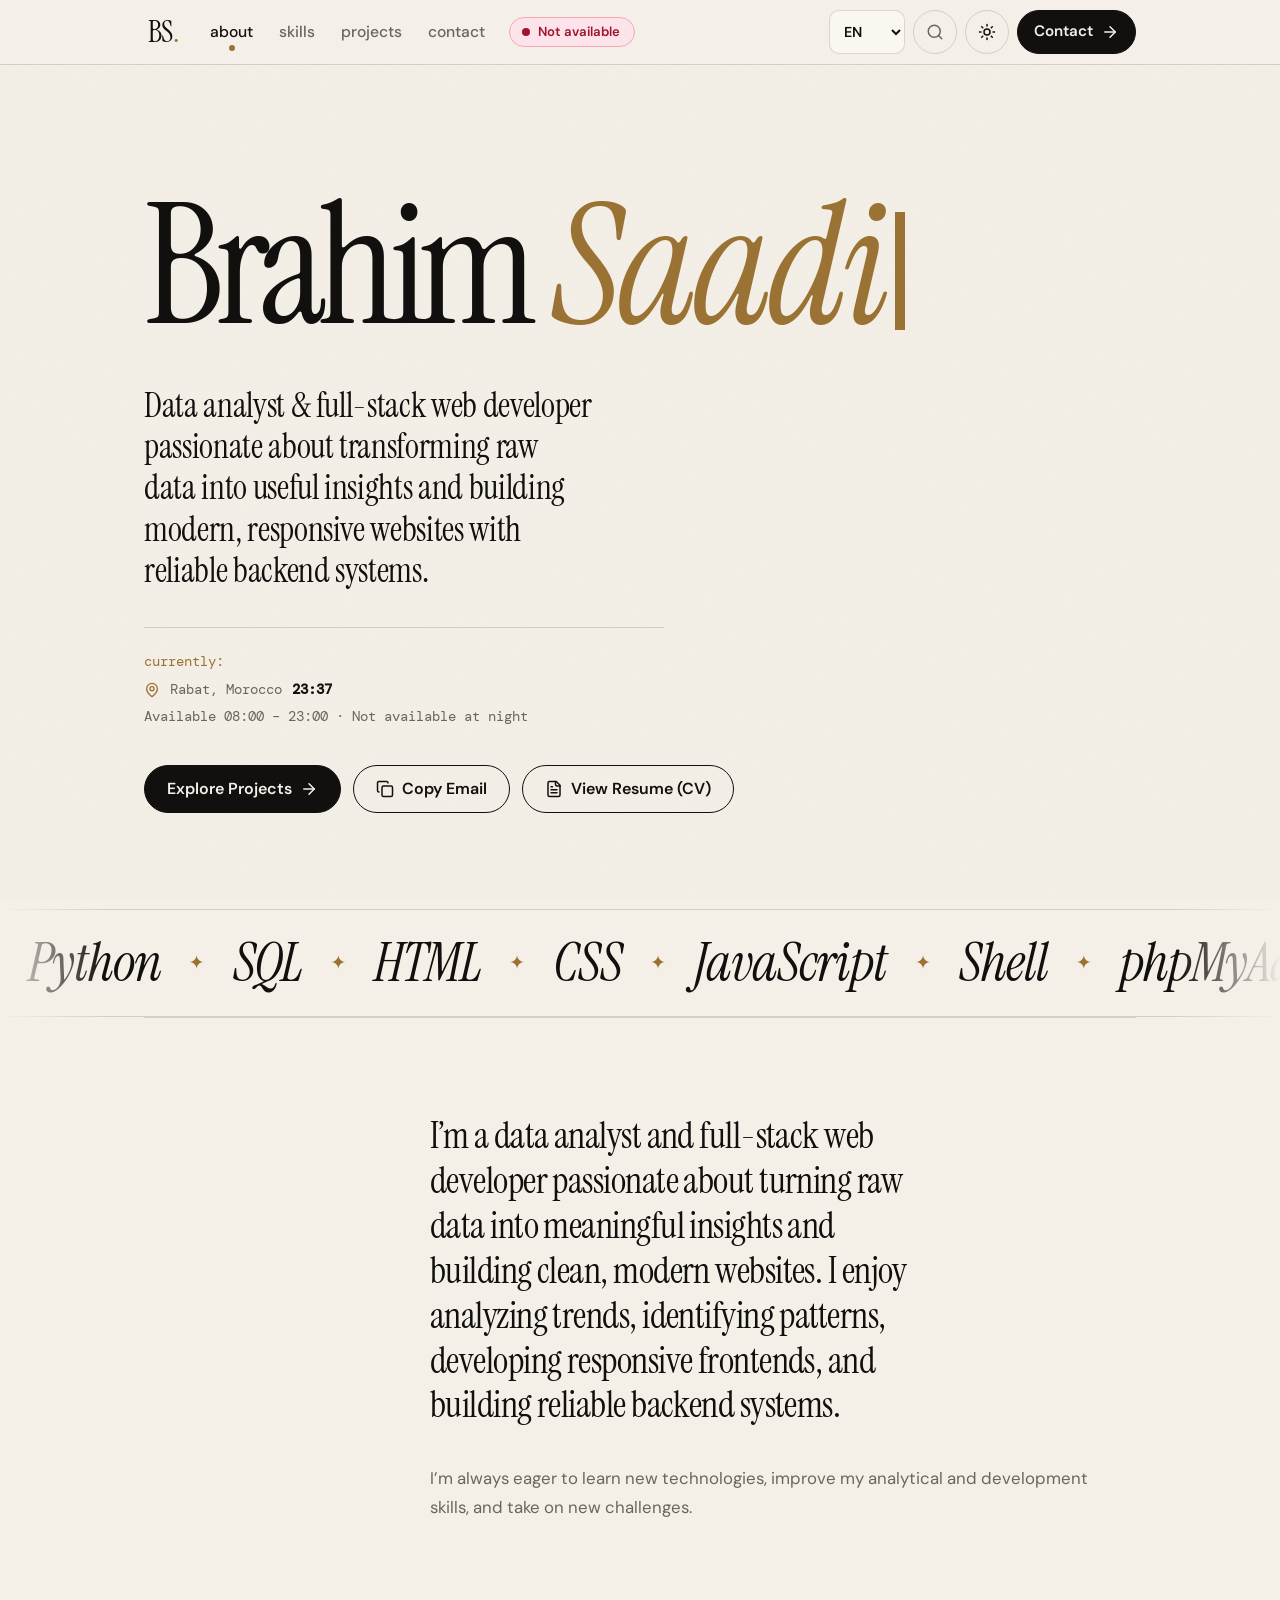
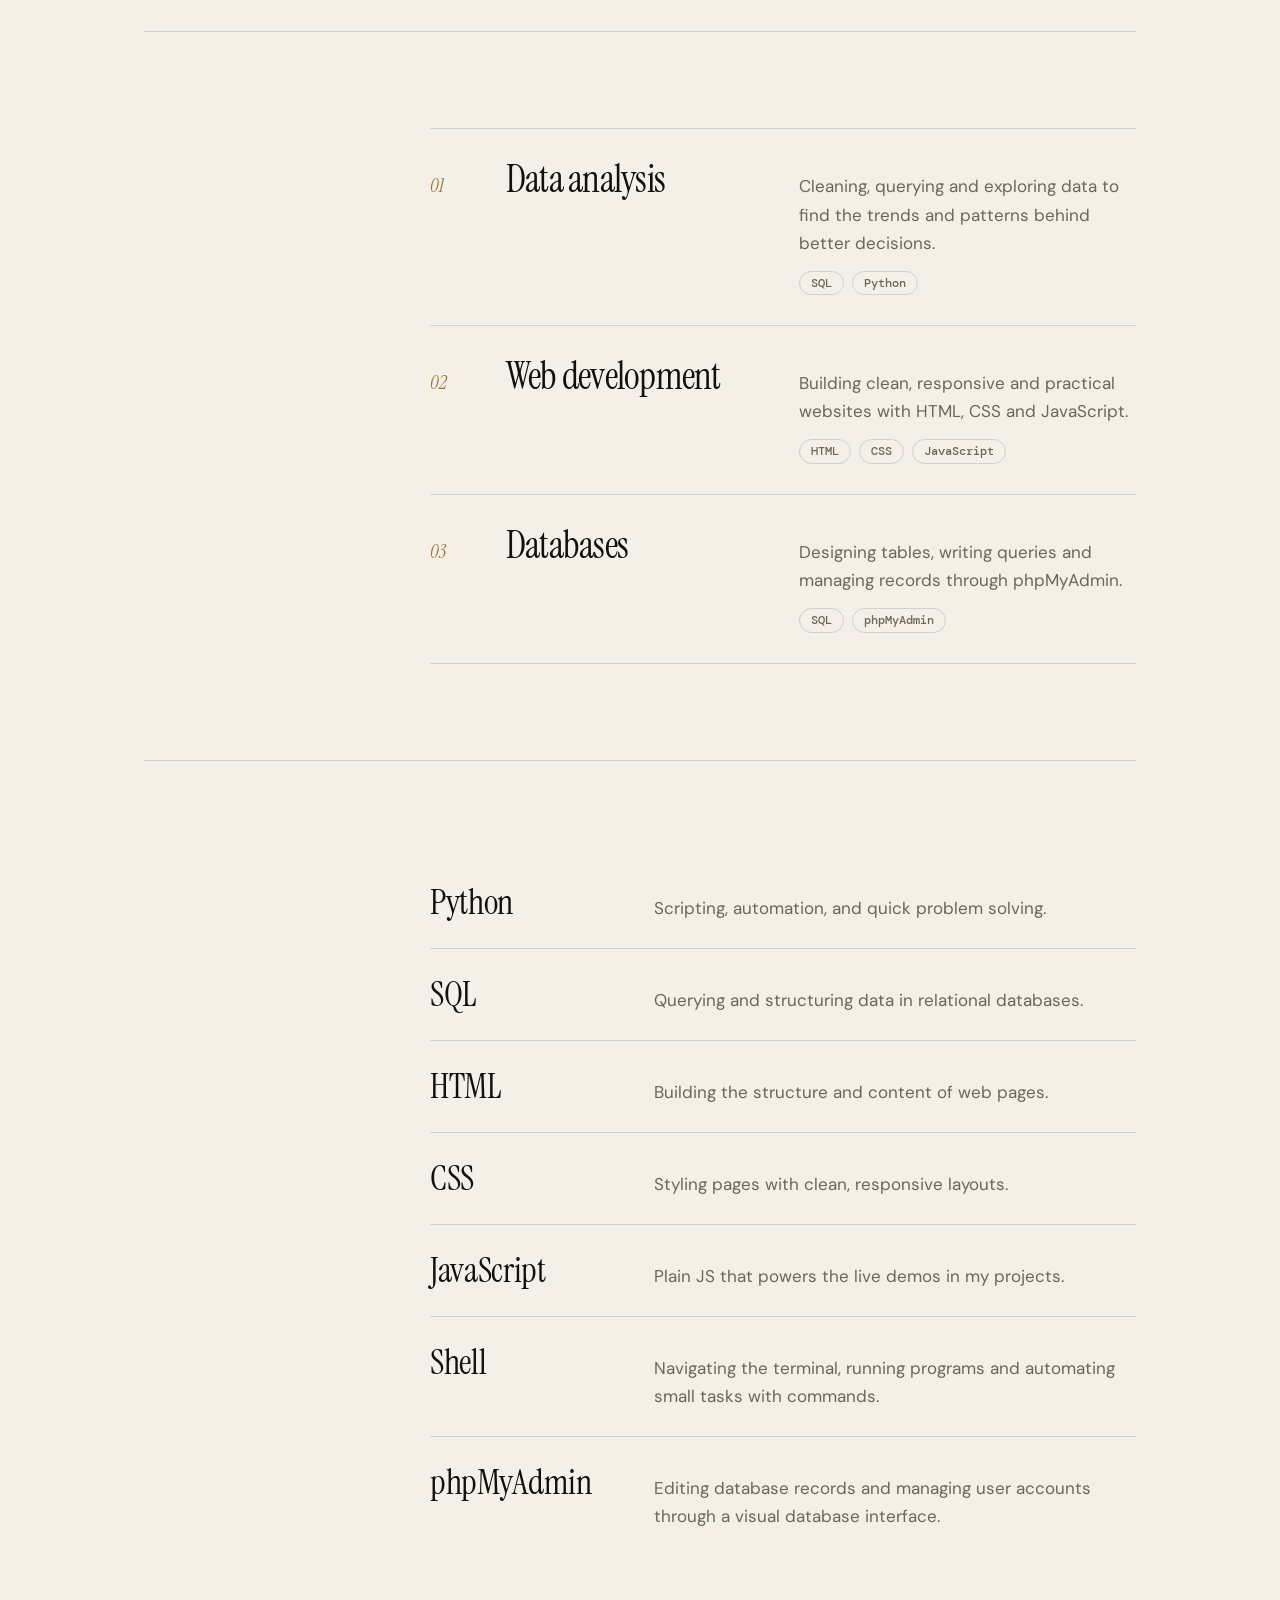
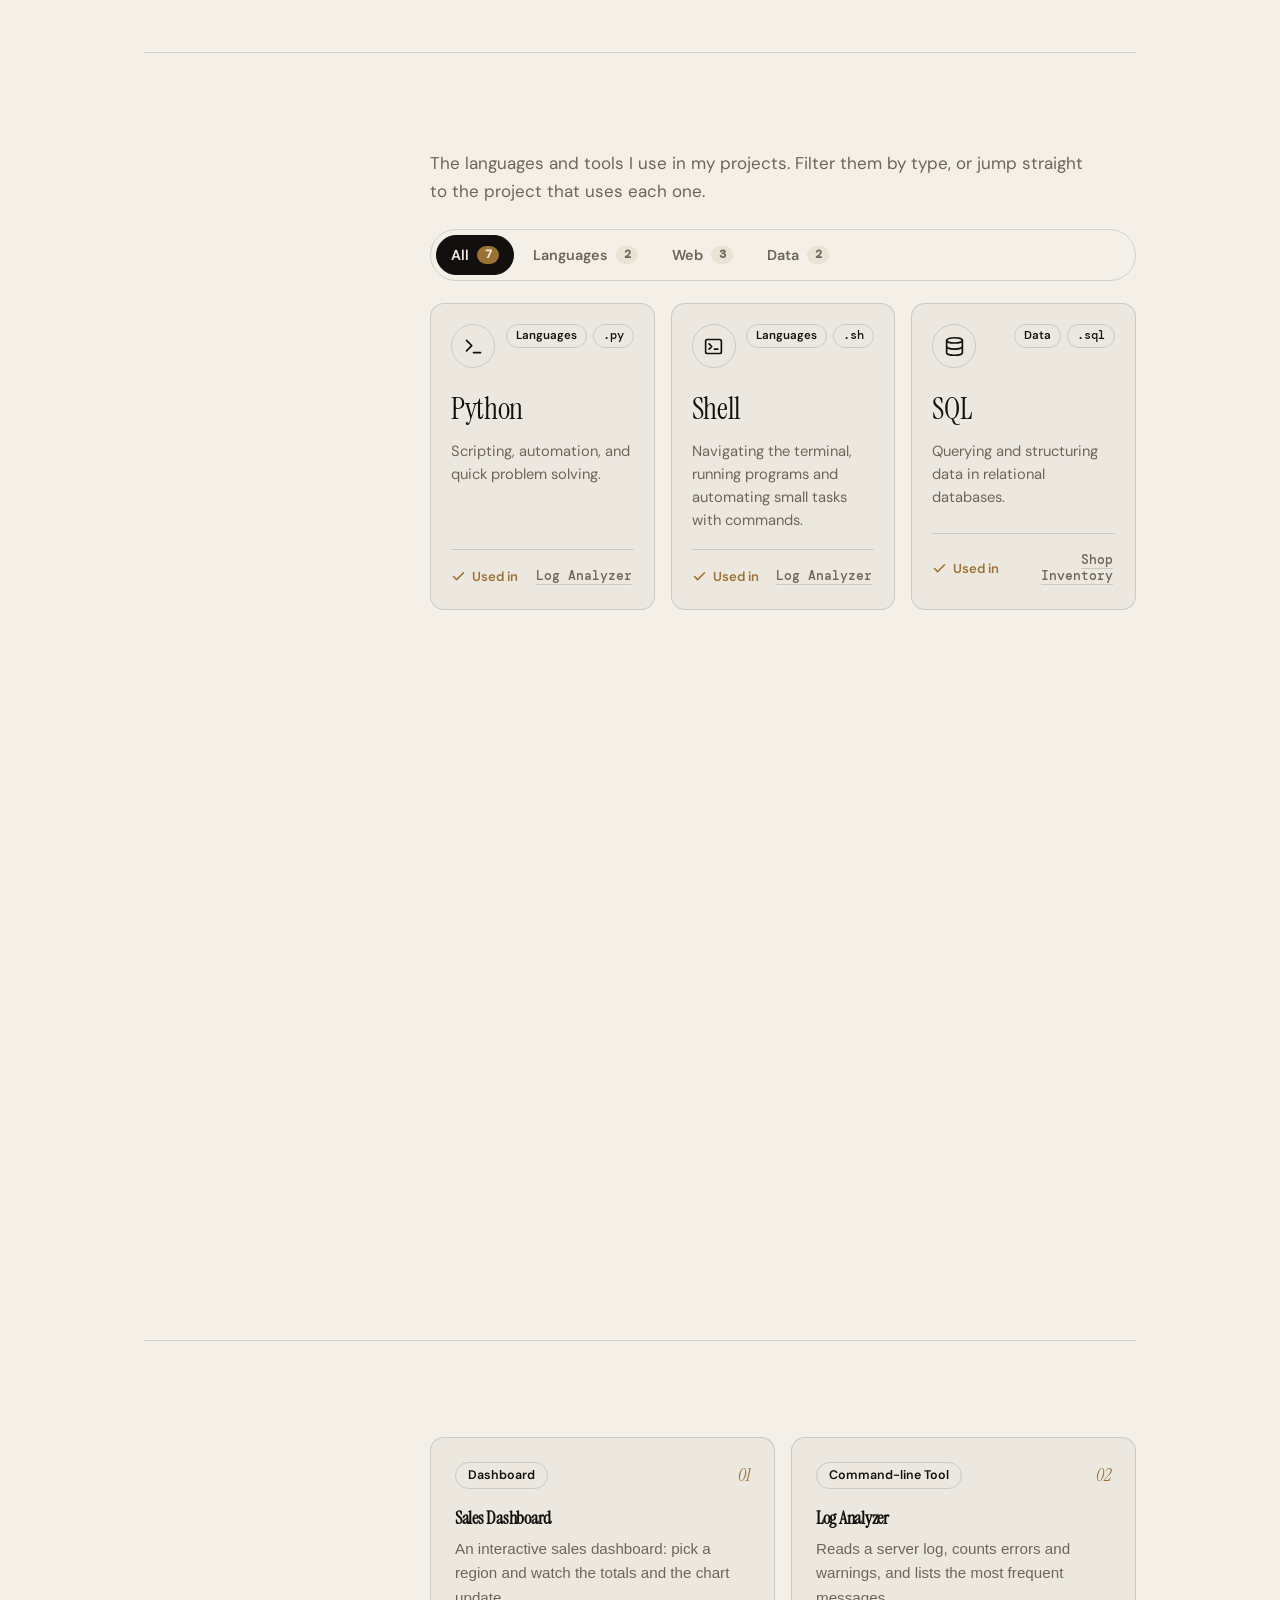
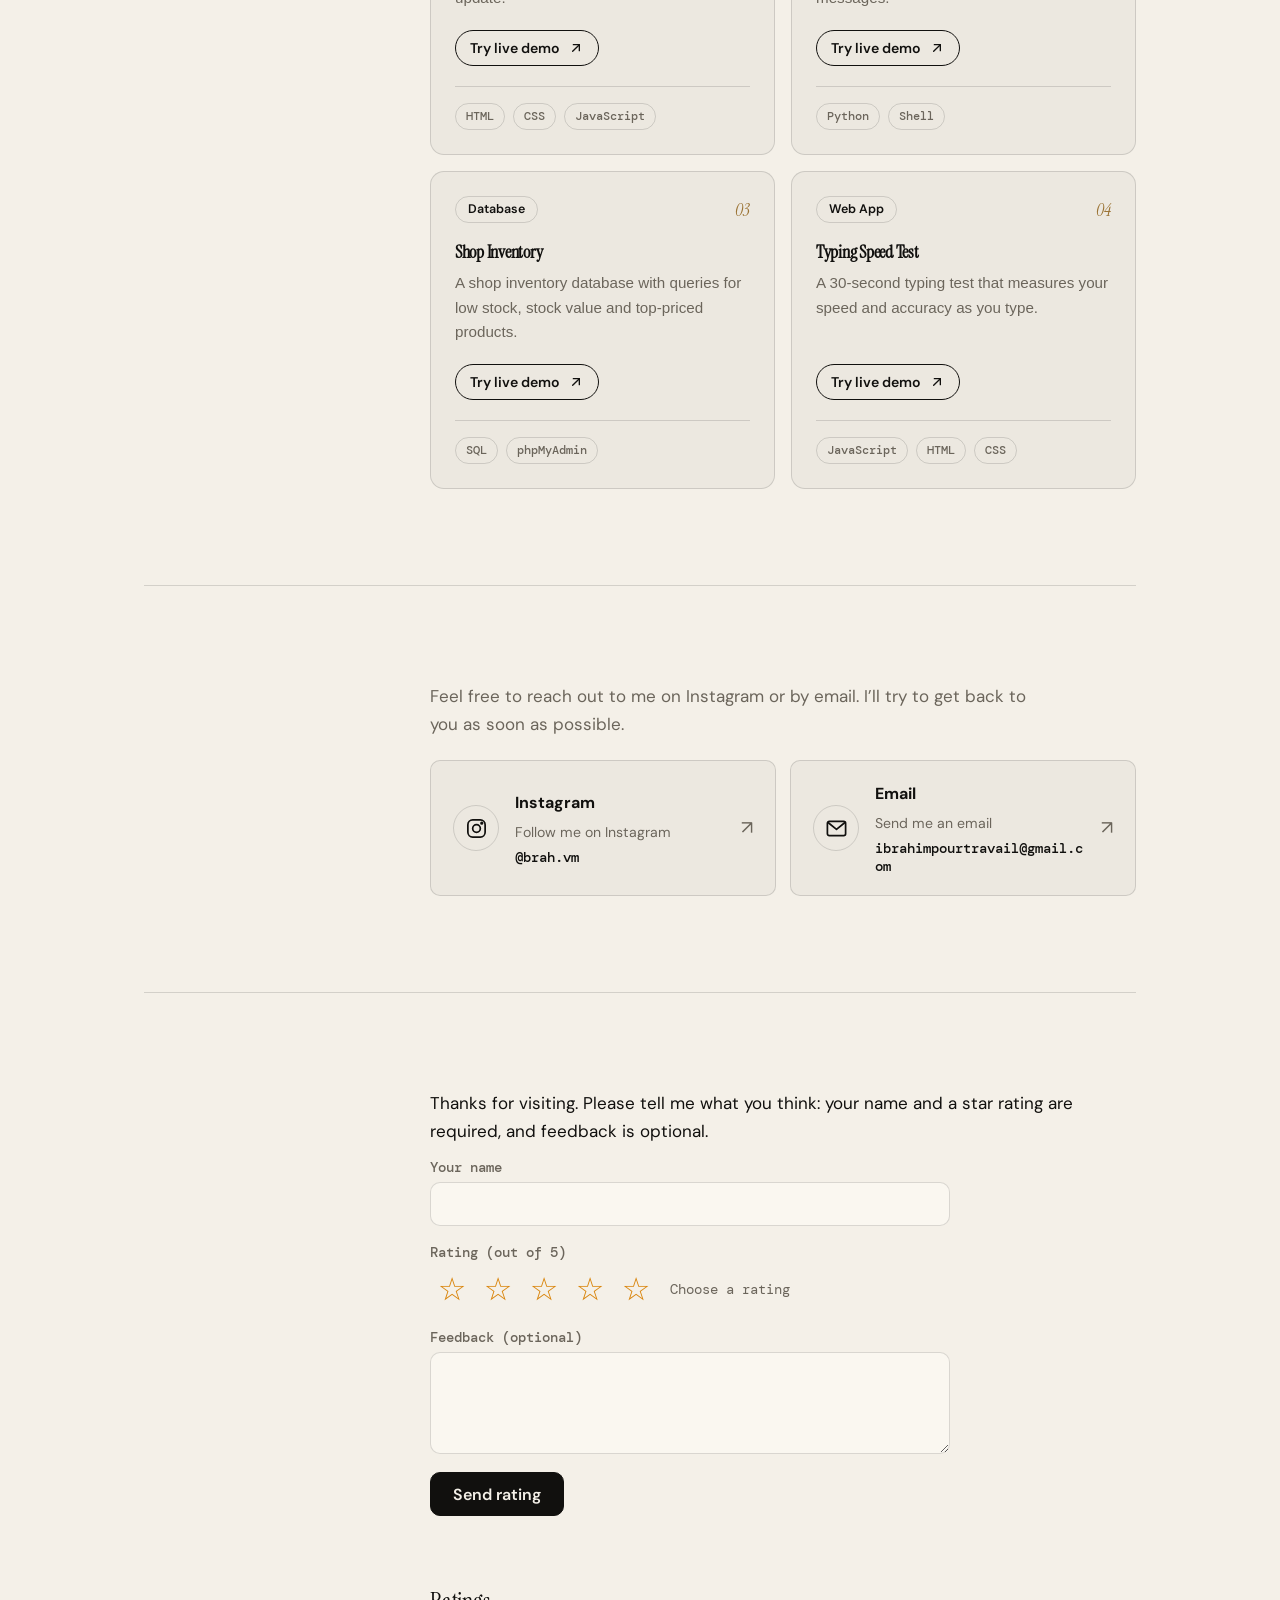
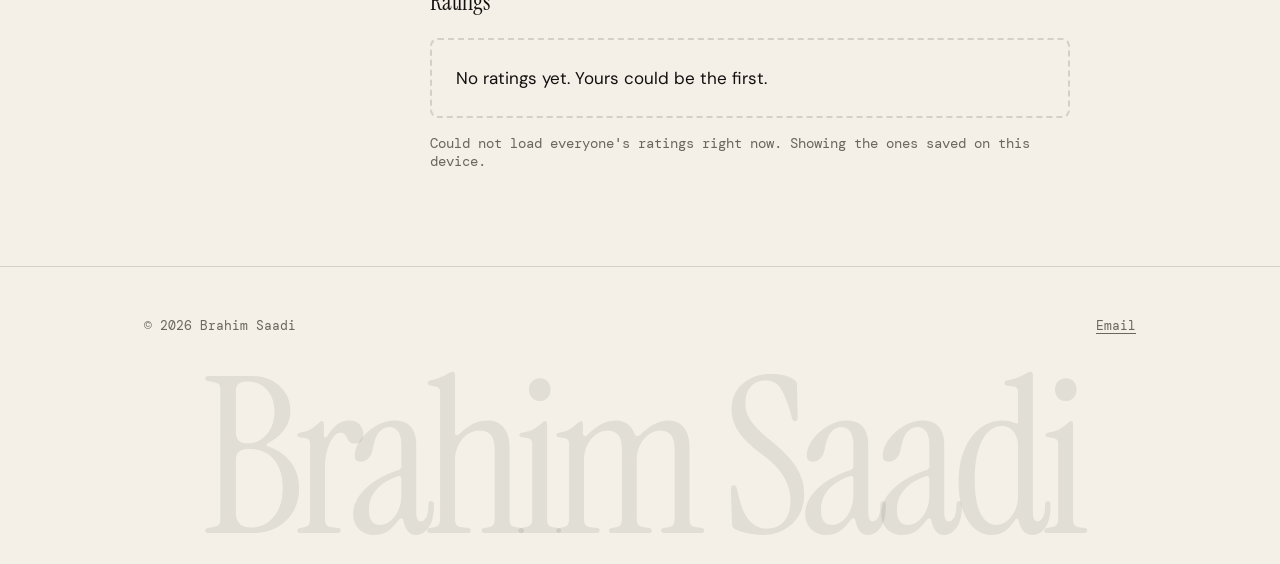
==== commit 9a932469: "Update role and about sections in index.html" ====
--- a/index.html.html
+++ b/index.html.html
@@ -705,7 +705,7 @@
 <main class="wrap">
 <div class="hero">
 <h1>Brahim <em>Saadi</em><span class="cursor" aria-hidden="true"></span></h1>
-<p class="role" data-i18n="role">Data analyst &amp; web developer passionate about turning data into useful insights and building clean, practical websites.</p>
+<p class="role" data-i18n="role">Data analyst &amp; full-stack web developer passionate about transforming raw data into useful insights and building modern, responsive websites with reliable backend systems.</p>
 <p class="where"><span class="where-item"><svg viewBox="0 0 24 24" aria-hidden="true"><path d="M20 10c0 6-8 12-8 12S4 16 4 10a8 8 0 0 1 16 0Z"/><circle cx="12" cy="10" r="3"/></svg><span>Rabat, Morocco</span><time id="rabat-time" datetime=""></time></span><span class="where-item" id="avail-hours">Available 08:00 – 23:00 · Not available at night</span></p>
 <div class="hero-actions">
 <a class="btn btn-primary btn-lg" href="#projects"><span data-i18n="explore">Explore Projects</span> <svg viewBox="0 0 24 24" aria-hidden="true"><path d="M5 12h14"/><path d="m12 5 7 7-7 7"/></svg></a>
@@ -719,8 +719,8 @@
 
 <section id="about">
 <h2 data-i18n="about">About</h2>
-<p>I’m a data analyst and web developer passionate about turning raw data into meaningful insights and building clean, practical websites. I enjoy analyzing trends, identifying patterns, and using data to solve problems and support better decision-making.</p>
-<p>I’m always eager to learn new tools, improve my analytical skills, and take on new challenges.</p>
+<p>I’m a data analyst and full-stack web developer passionate about turning raw data into meaningful insights and building clean, modern websites. I enjoy analyzing trends, identifying patterns, developing responsive frontends, and building reliable backend systems.</p>
+<p>I’m always eager to learn new technologies, improve my analytical and development skills, and take on new challenges.</p>
 </section>
 
 <section id="services">
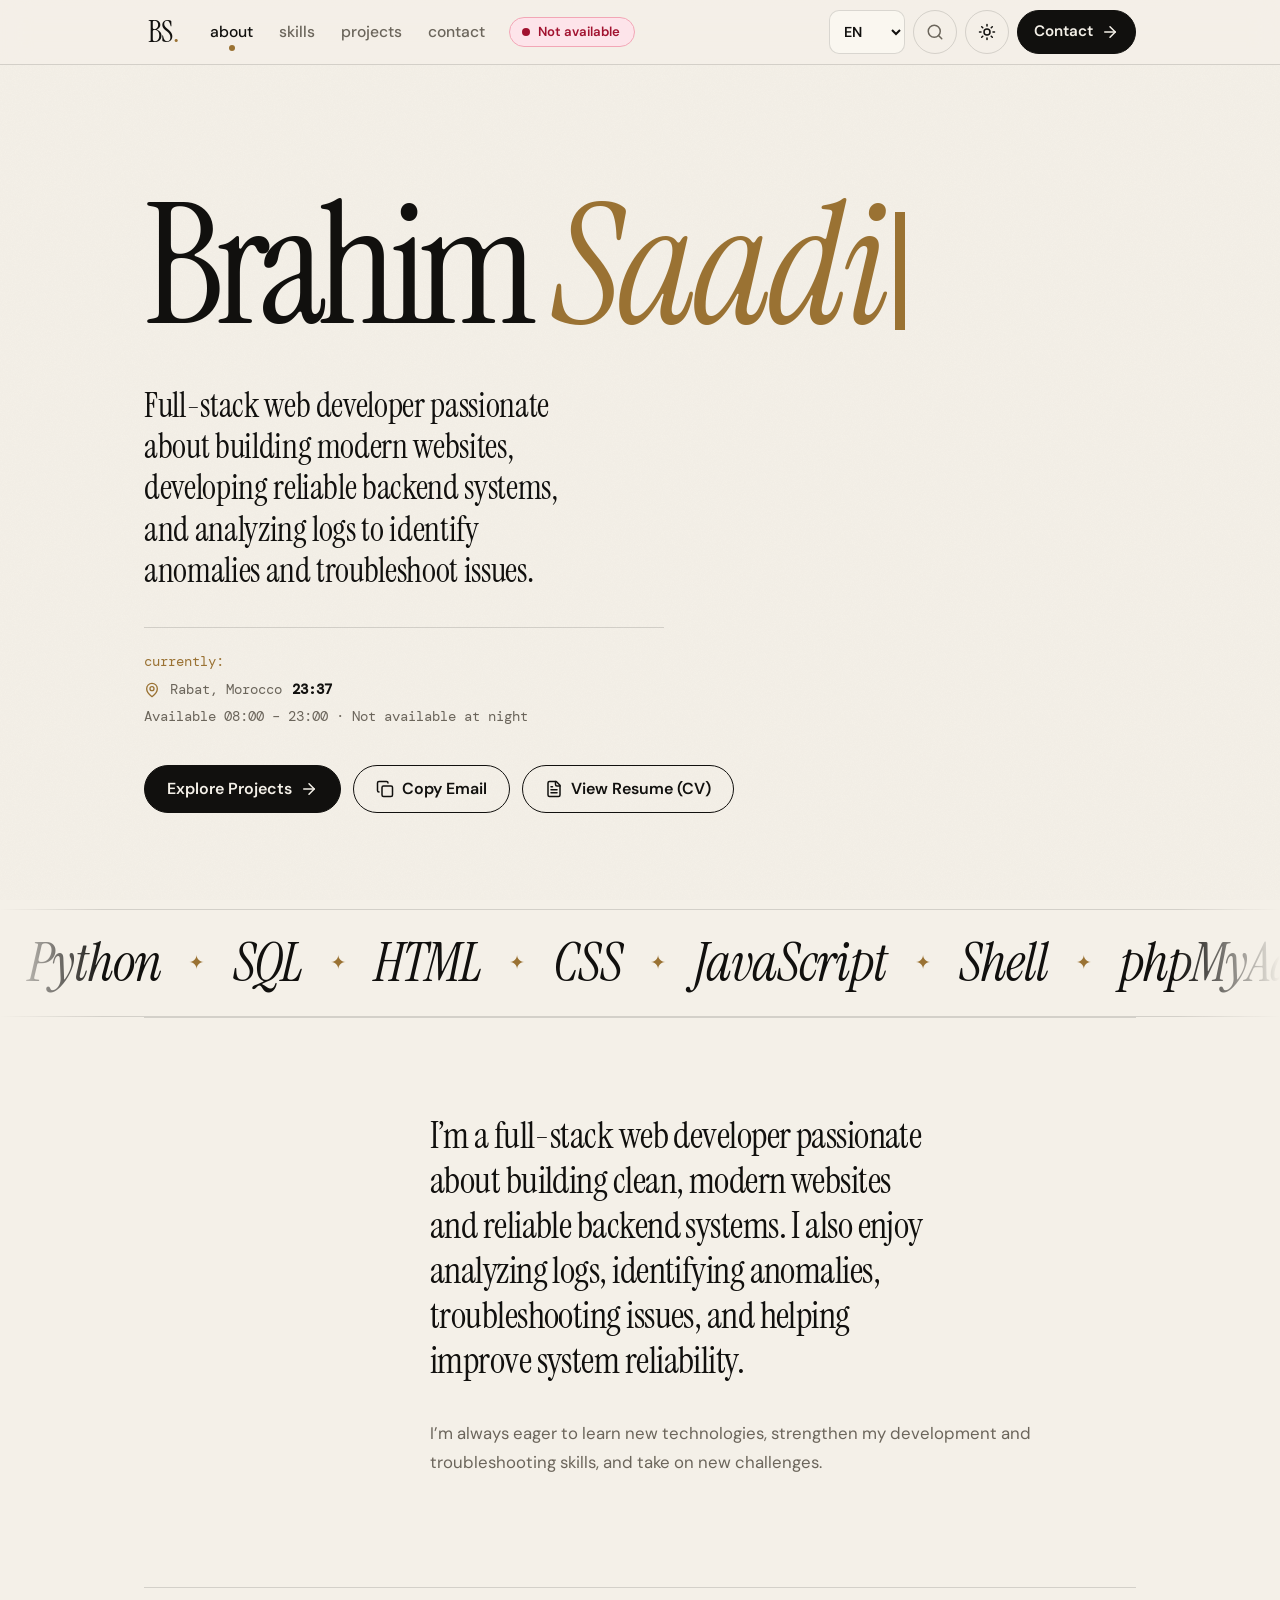
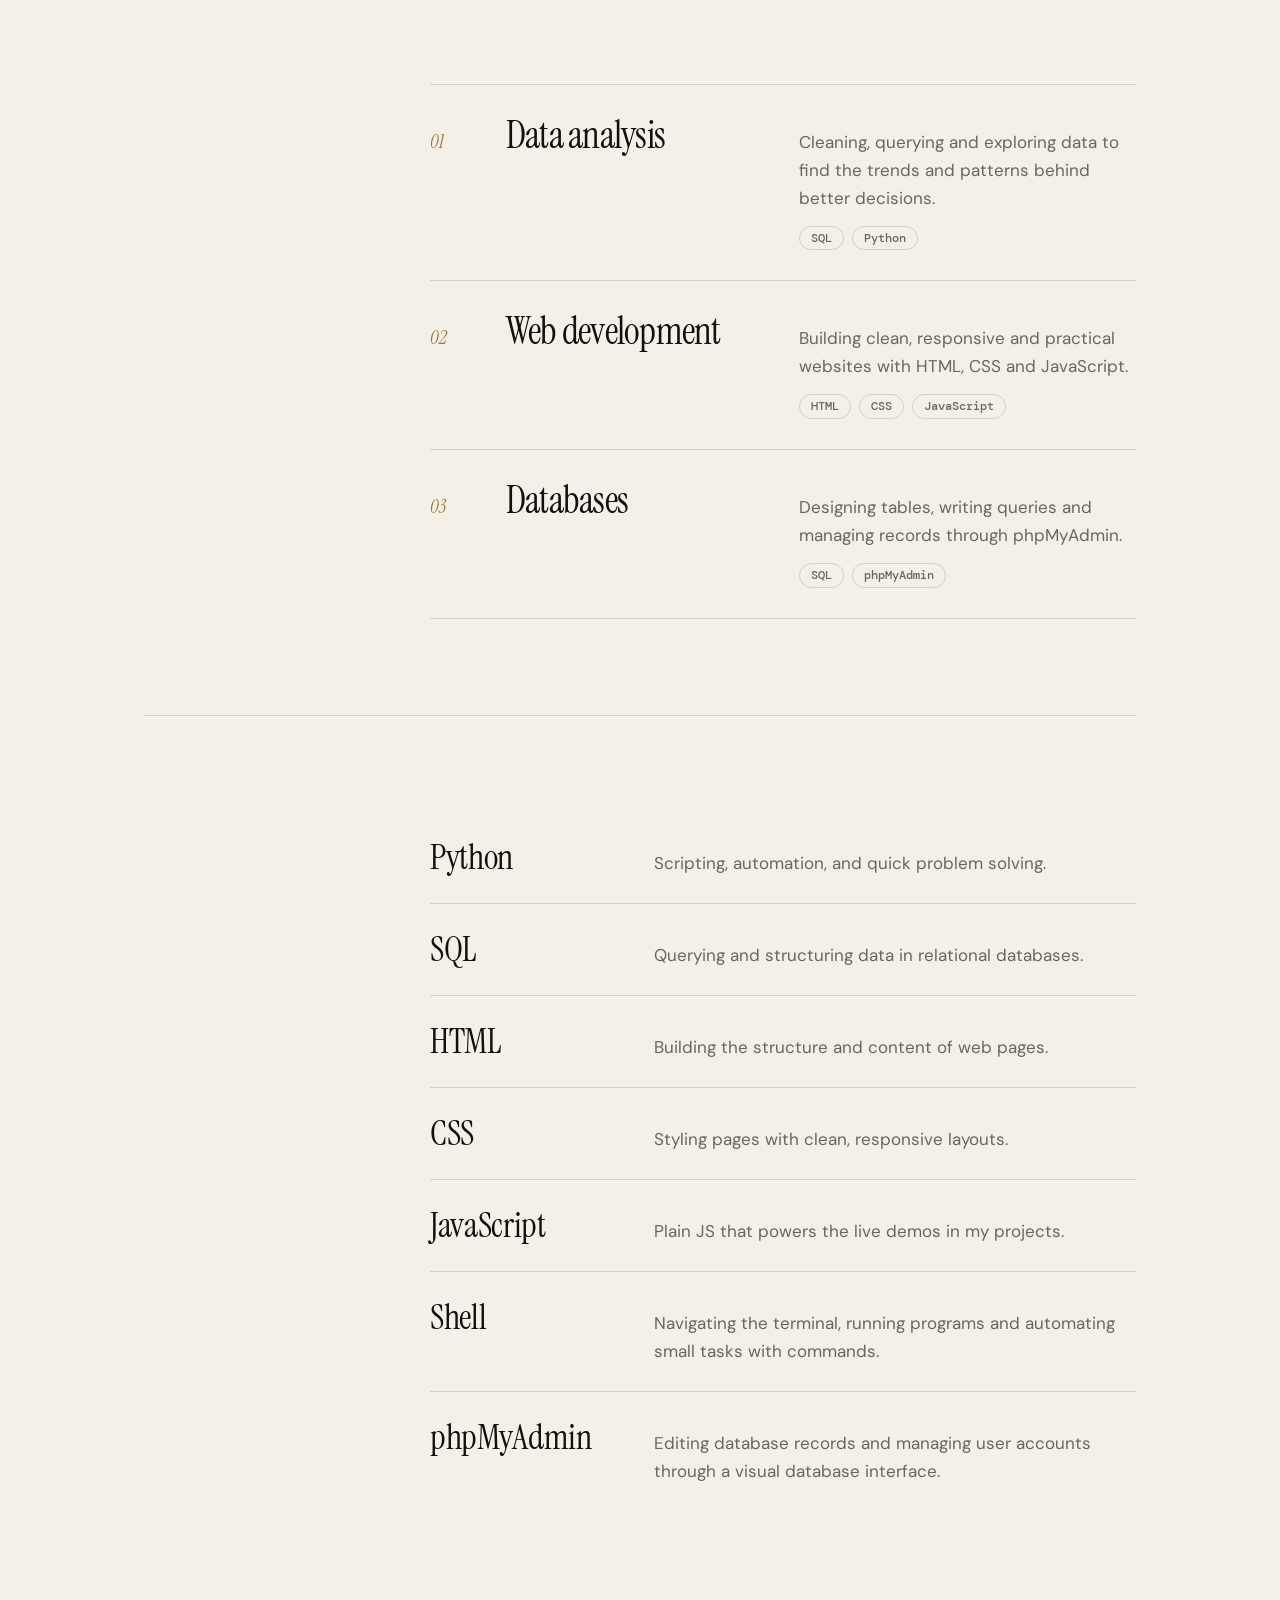
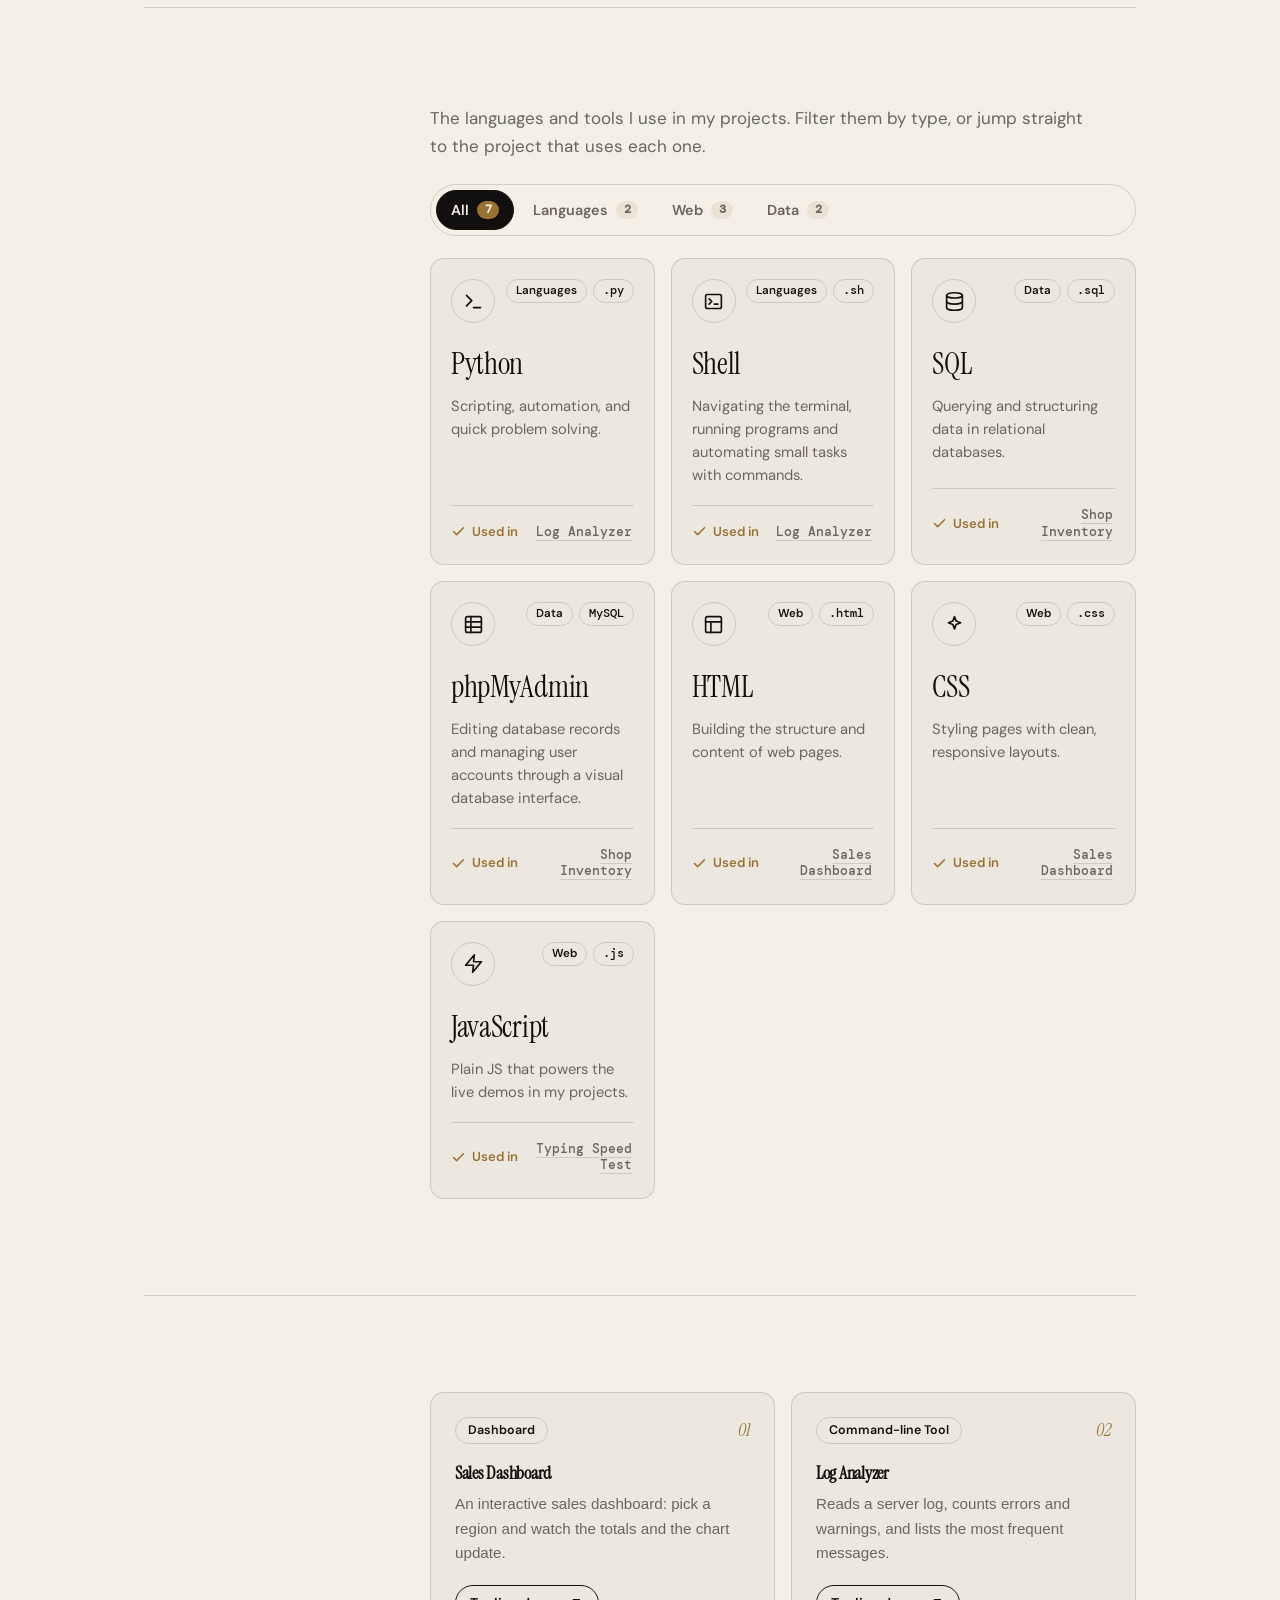
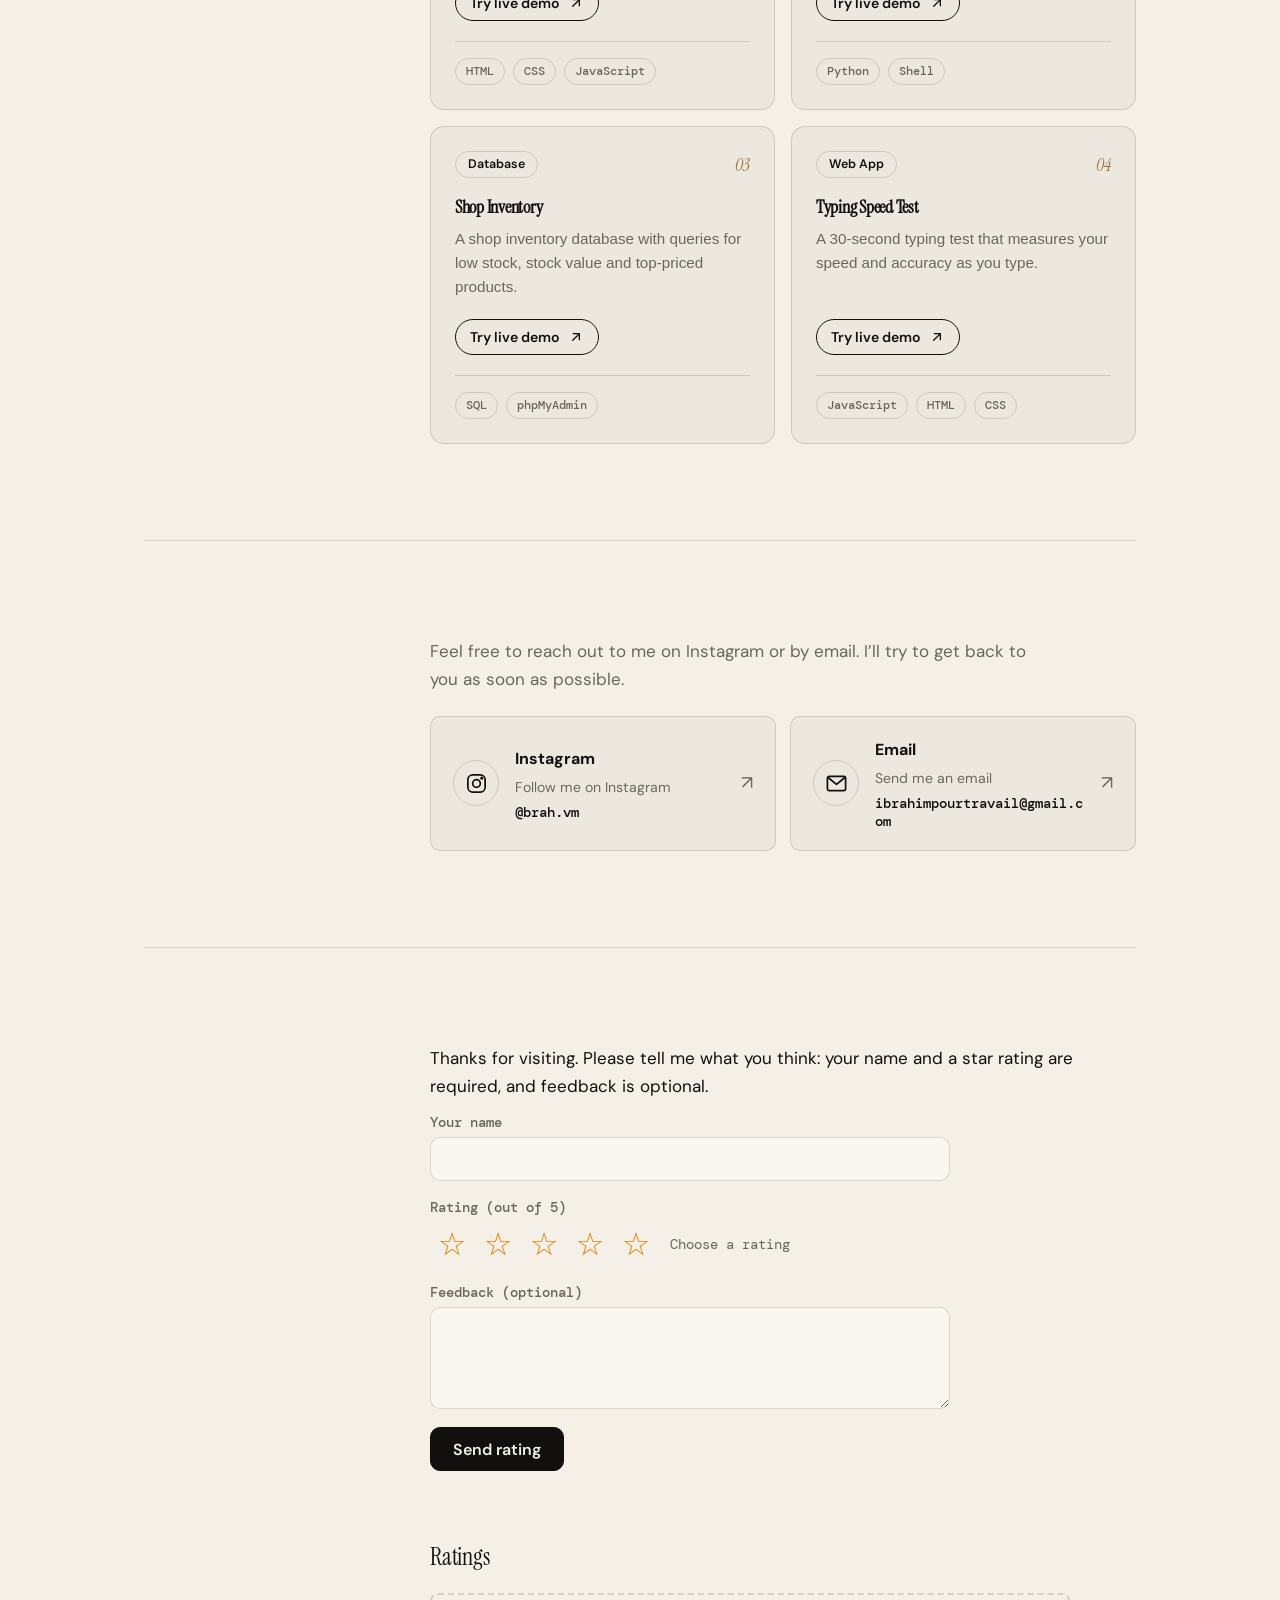
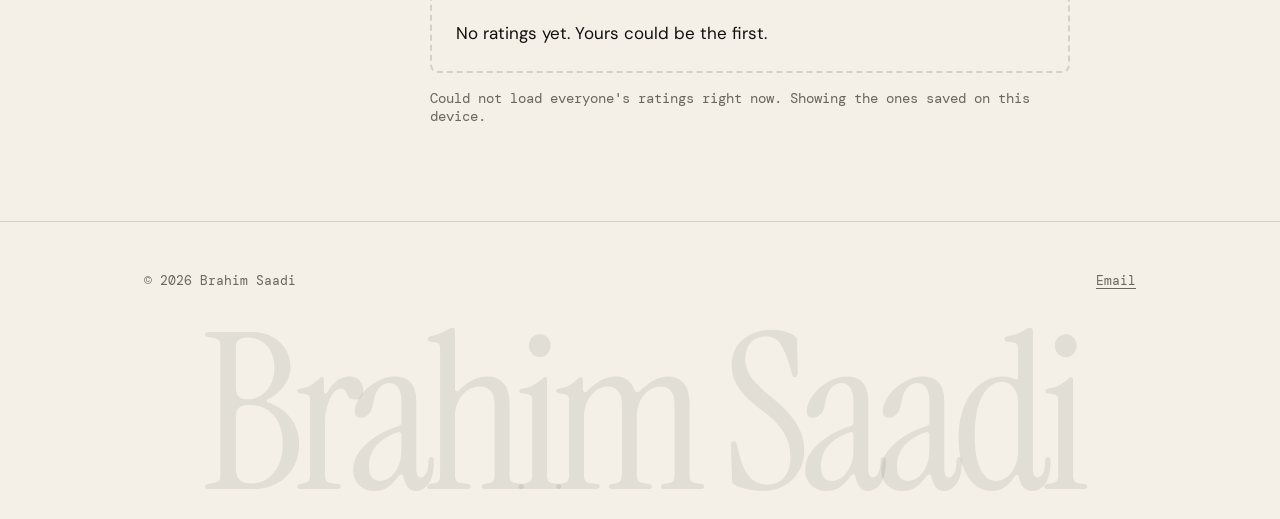
==== commit 19d6e1a6: "Revise personal description and skills in index.html" ====
--- a/index.html.html
+++ b/index.html.html
@@ -705,7 +705,7 @@
 <main class="wrap">
 <div class="hero">
 <h1>Brahim <em>Saadi</em><span class="cursor" aria-hidden="true"></span></h1>
-<p class="role" data-i18n="role">Data analyst &amp; full-stack web developer passionate about transforming raw data into useful insights and building modern, responsive websites with reliable backend systems.</p>
+<p class="role" data-i18n="role">Full-stack web developer passionate about building modern websites, developing reliable backend systems, and analyzing logs to identify anomalies and troubleshoot issues.</p>
 <p class="where"><span class="where-item"><svg viewBox="0 0 24 24" aria-hidden="true"><path d="M20 10c0 6-8 12-8 12S4 16 4 10a8 8 0 0 1 16 0Z"/><circle cx="12" cy="10" r="3"/></svg><span>Rabat, Morocco</span><time id="rabat-time" datetime=""></time></span><span class="where-item" id="avail-hours">Available 08:00 – 23:00 · Not available at night</span></p>
 <div class="hero-actions">
 <a class="btn btn-primary btn-lg" href="#projects"><span data-i18n="explore">Explore Projects</span> <svg viewBox="0 0 24 24" aria-hidden="true"><path d="M5 12h14"/><path d="m12 5 7 7-7 7"/></svg></a>
@@ -719,8 +719,8 @@
 
 <section id="about">
 <h2 data-i18n="about">About</h2>
-<p>I’m a data analyst and full-stack web developer passionate about turning raw data into meaningful insights and building clean, modern websites. I enjoy analyzing trends, identifying patterns, developing responsive frontends, and building reliable backend systems.</p>
-<p>I’m always eager to learn new technologies, improve my analytical and development skills, and take on new challenges.</p>
+<p>I’m a full-stack web developer passionate about building clean, modern websites and reliable backend systems. I also enjoy analyzing logs, identifying anomalies, troubleshooting issues, and helping improve system reliability.</p>
+<p>I’m always eager to learn new technologies, strengthen my development and troubleshooting skills, and take on new challenges.</p>
 </section>
 
 <section id="services">
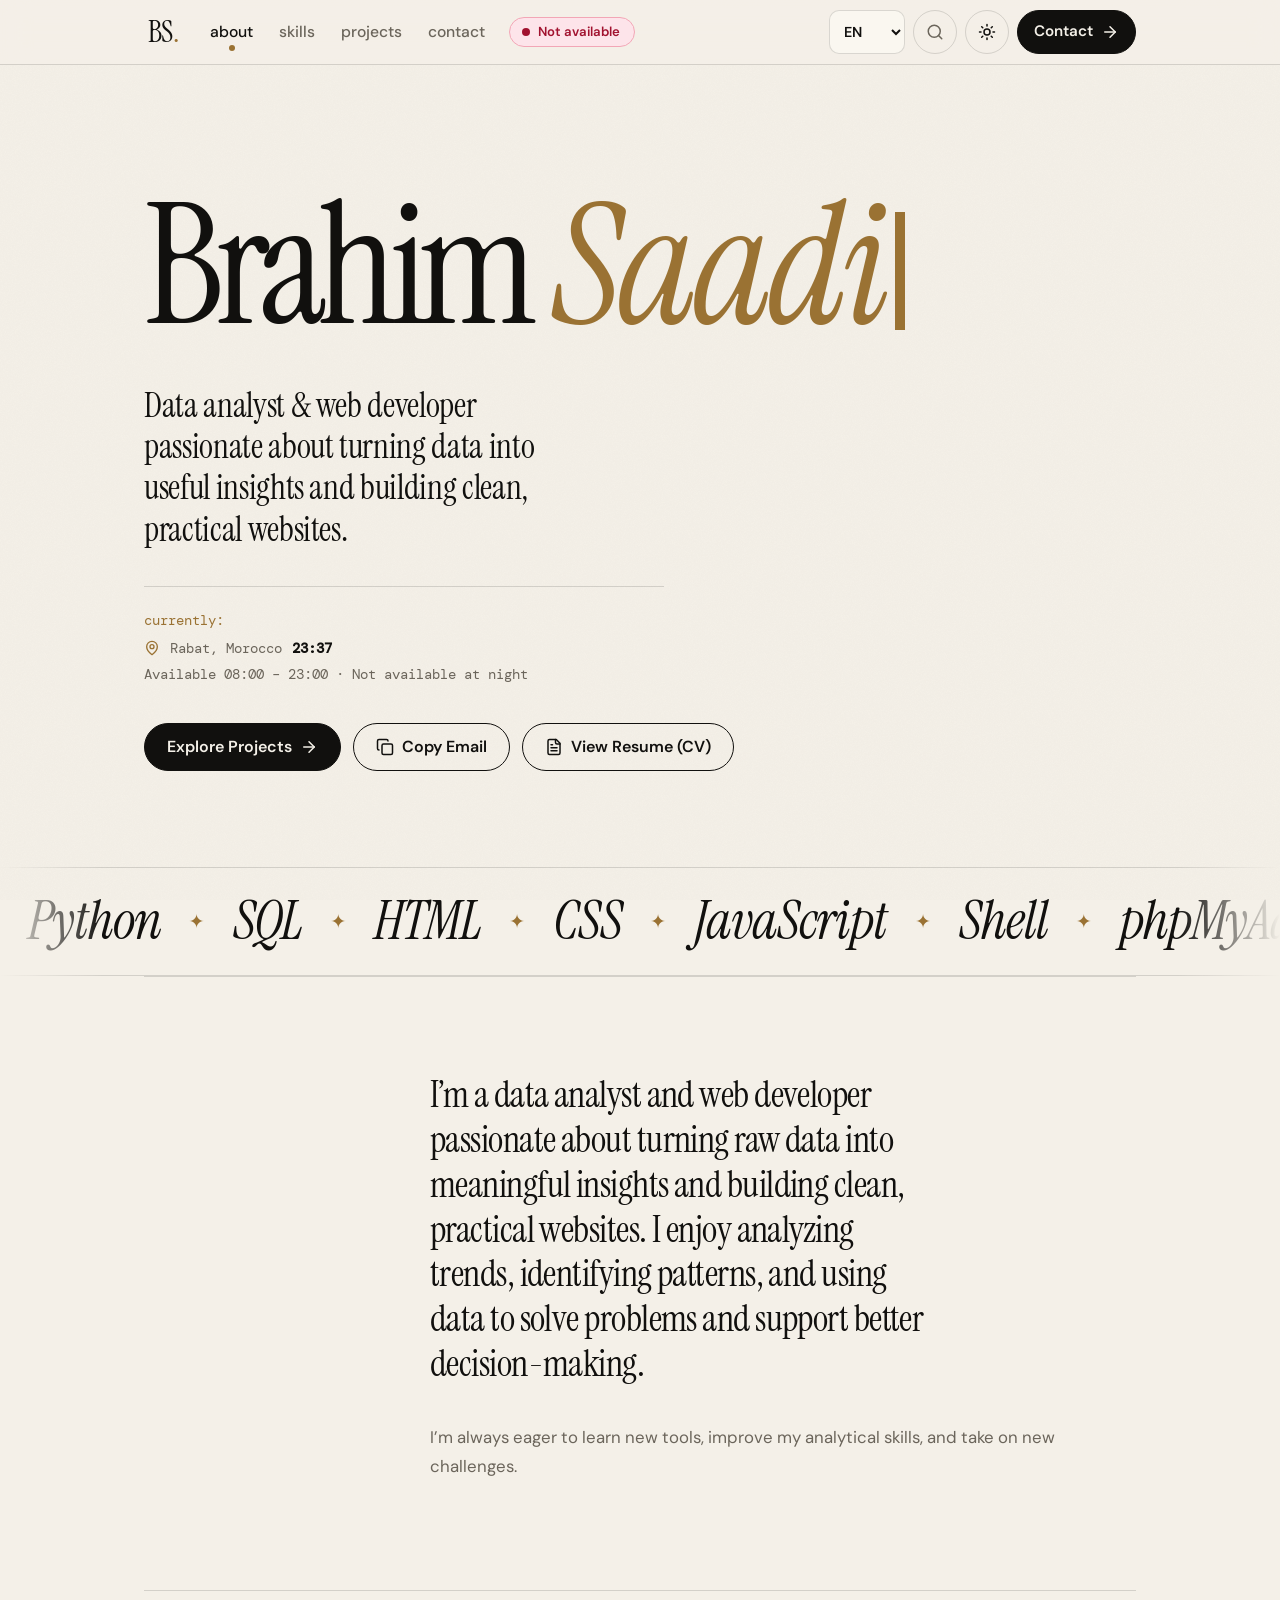
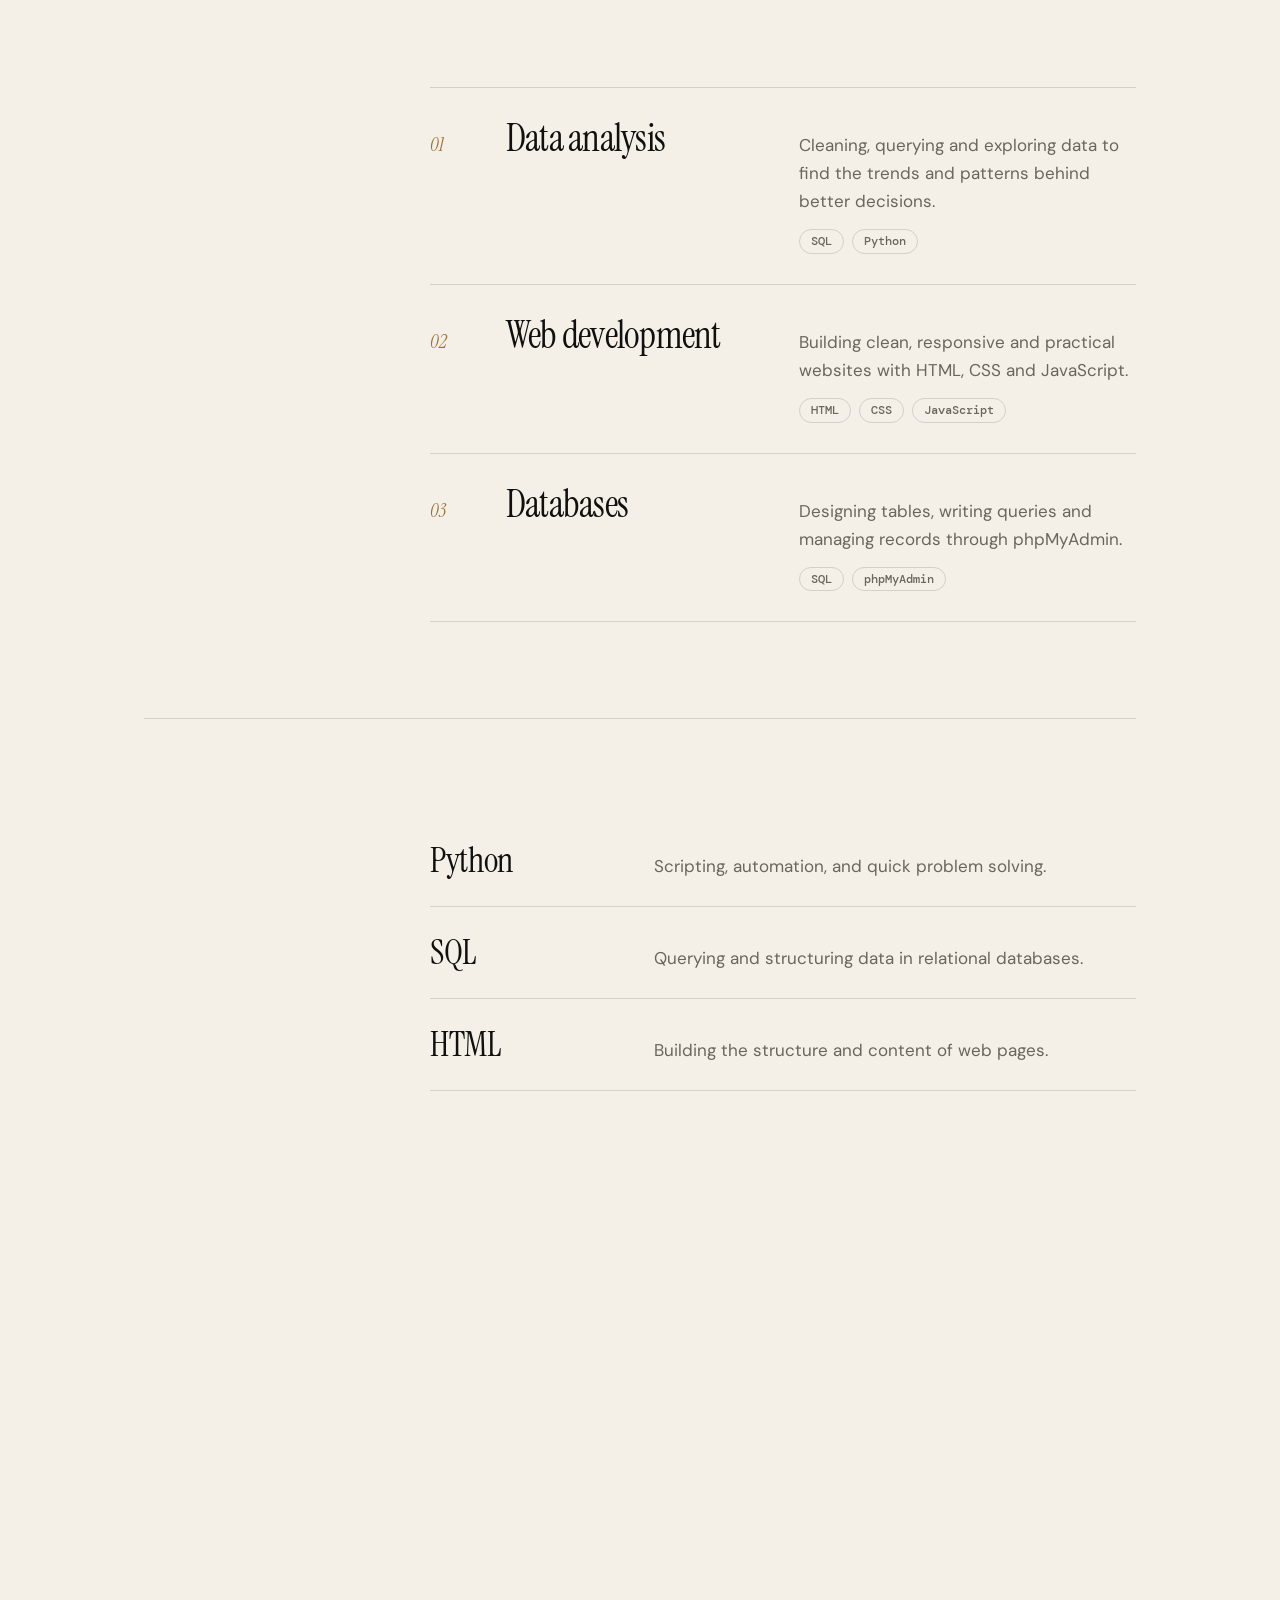
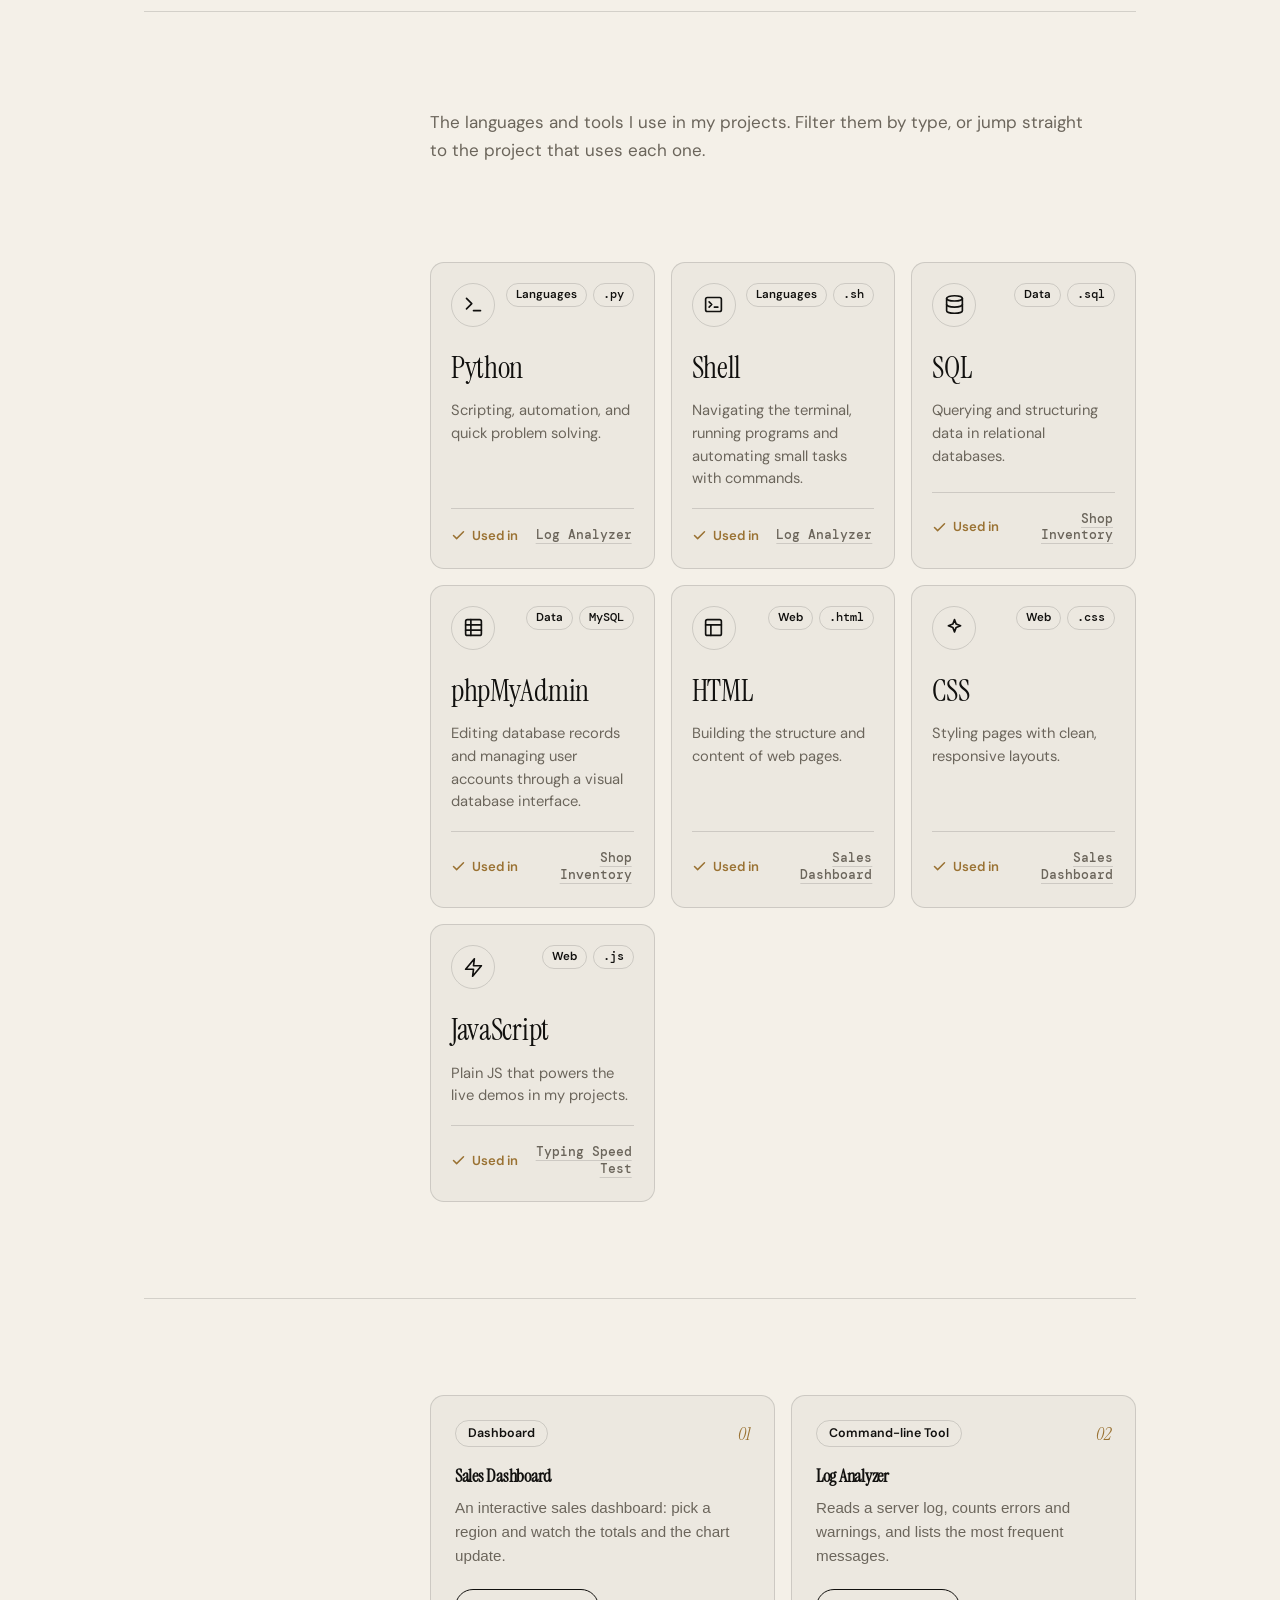
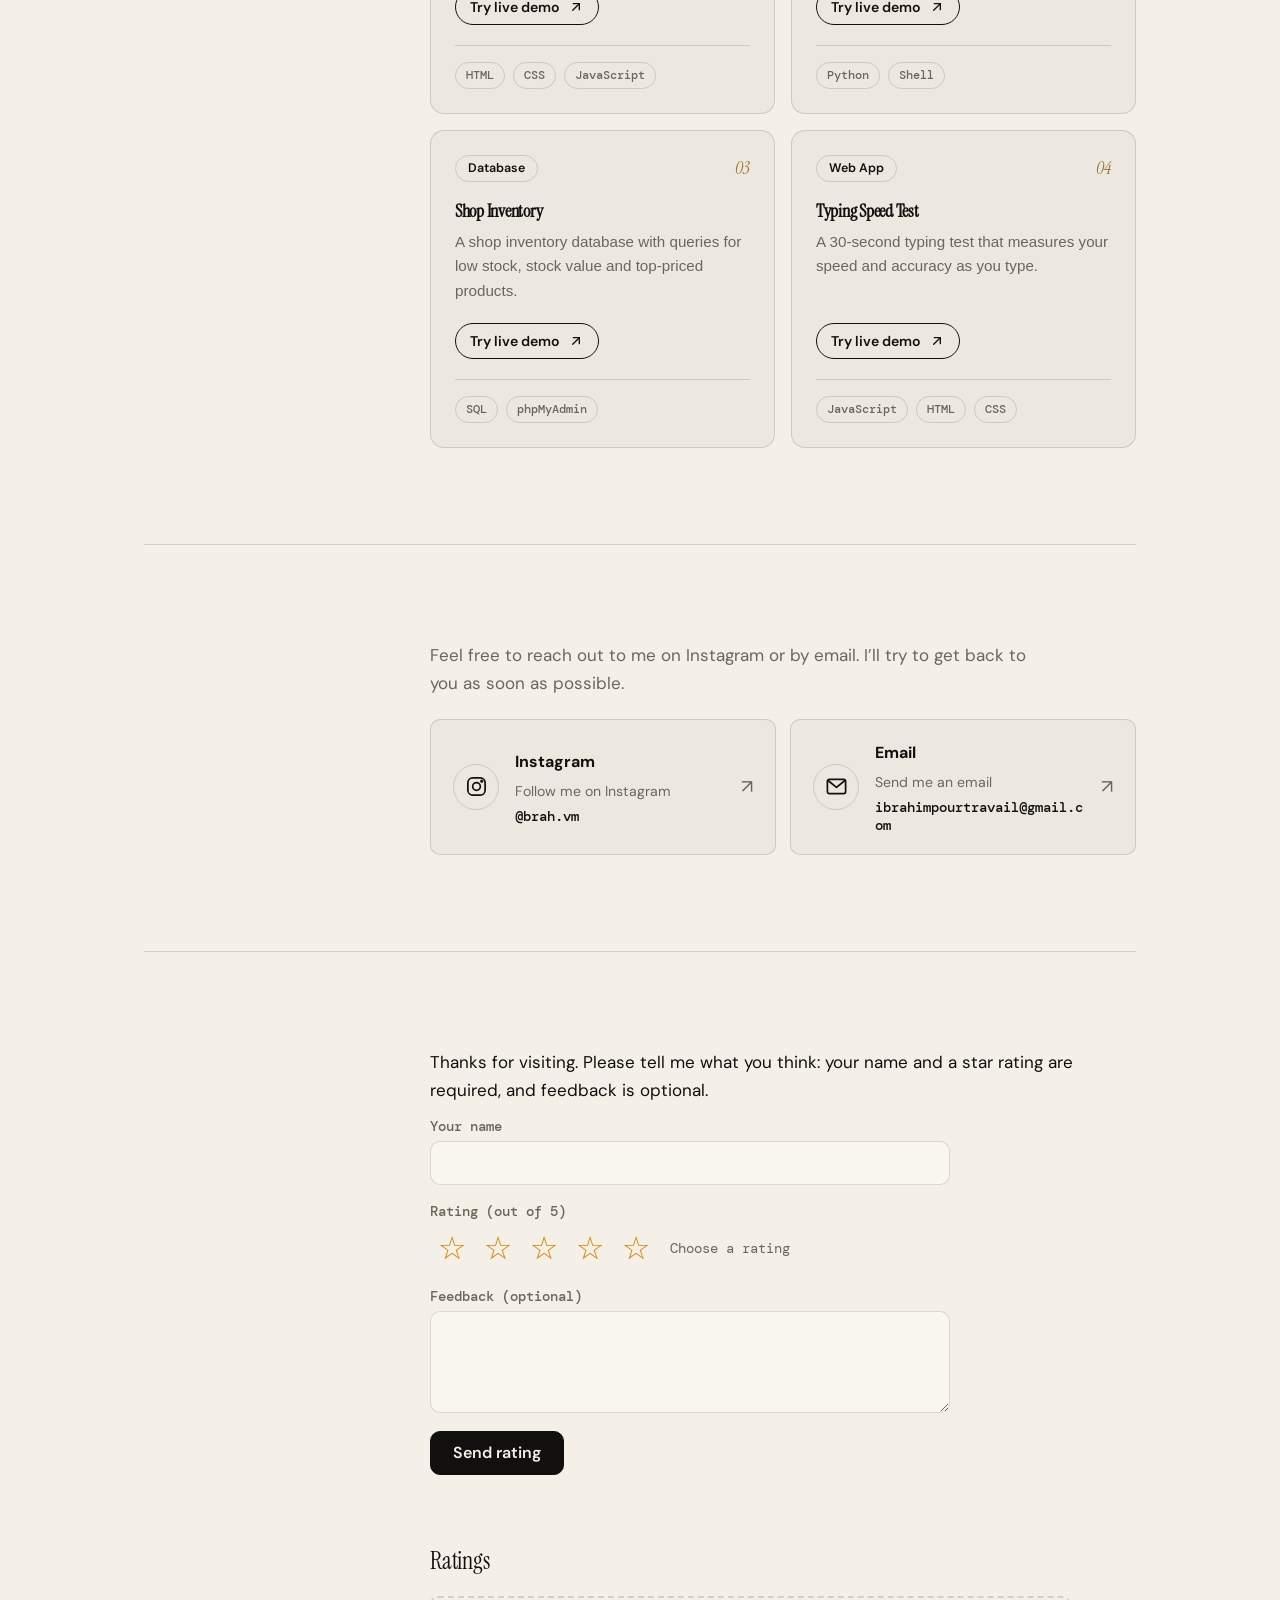
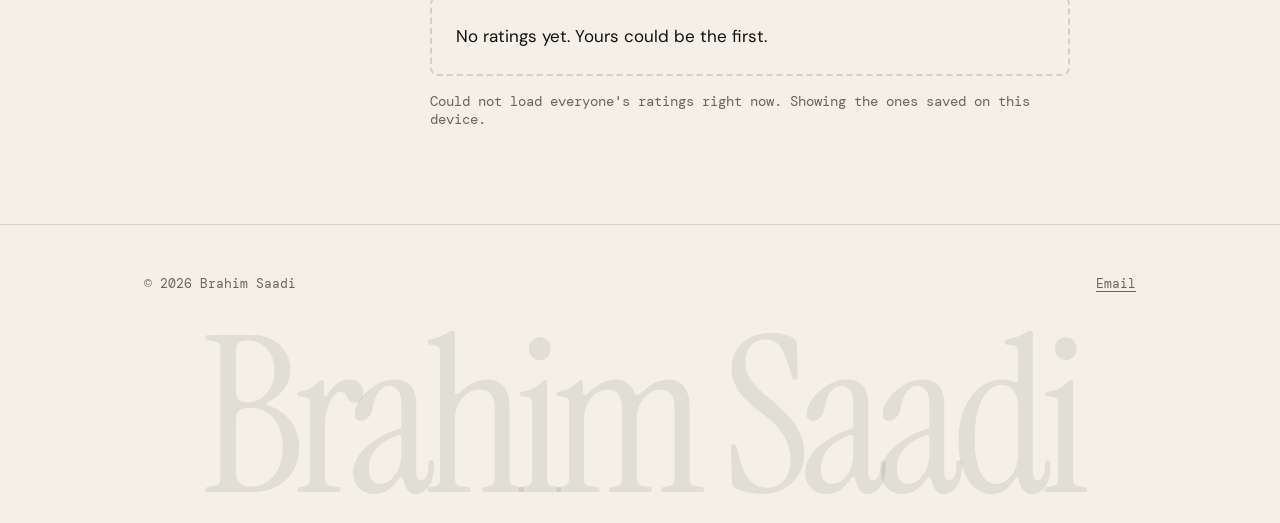
==== commit 580733b9: "Update portfolio description and add self-XSS warning" ====
--- a/index.html.html
+++ b/index.html.html
@@ -5,6 +5,23 @@
 <meta name="viewport" content="width=device-width, initial-scale=1, viewport-fit=cover">
 <title>Brahim Saadi – Portfolio</title>
 <script>try{var t=localStorage.getItem("portfolio-theme");if(t==="dark"||t==="light")document.documentElement.setAttribute("data-theme",t)}catch(e){}</script>
+<script>
+// Self-XSS warning: protects visitors who are told by a scammer to "paste this code into your console".
+// It does not read or send anything the visitor types — it only prints a warning, once, in their language.
+(function () {
+  try {
+    var TEXT = {
+      en: ["Stop!", "This is a browser feature for developers. If someone told you to copy and paste something here to unlock a feature, get a gift, or “help” with your account, it is a scam that could let them take over your accounts. Close this if you don't know exactly what you're doing."],
+      fr: ["Stop !", "Ceci est une fonction du navigateur destinée aux développeurs. Si quelqu'un vous a demandé de copier-coller quelque chose ici pour débloquer une fonctionnalité, recevoir un cadeau ou « aider » votre compte, il s'agit d'une arnaque qui pourrait lui permettre de prendre le contrôle de vos comptes. Fermez ceci si vous ne savez pas exactement ce que vous faites."],
+      ar: ["قف!", "هذه أداة في المتصفح موجهة للمطورين. إذا طلب منك أحدهم نسخ ولصق شيء هنا لفتح ميزة أو الحصول على هدية أو «مساعدة» حسابك، فهذه عملية نصب قد تمكّنه من السيطرة على حساباتك. أغلق هذا إن لم تكن متأكدًا تمامًا مما تفعله."]
+    };
+    var lang = localStorage.getItem("portfolio-language") || "en";
+    var text = TEXT[lang] || TEXT.en;
+    console.log("%c" + text[0], "color:#e74c3c;font-size:46px;font-weight:bold;text-shadow:1px 1px 0 #000");
+    console.log("%c" + text[1], "color:#b0392f;font-size:16px");
+  } catch (e) {}
+})();
+</script>
 <link rel="preconnect" href="https://fonts.googleapis.com">
 <link rel="preconnect" href="https://fonts.gstatic.com" crossorigin>
 <link href="https://fonts.googleapis.com/css2?family=DM+Mono:wght@400;500&family=DM+Sans:ital,opsz,wght@0,9..40,400;0,9..40,500;0,9..40,700;1,9..40,400&family=IBM+Plex+Sans+Arabic:wght@400;500;600;700&family=Instrument+Serif:ital@0;1&display=swap" rel="stylesheet">
@@ -705,7 +722,7 @@
 <main class="wrap">
 <div class="hero">
 <h1>Brahim <em>Saadi</em><span class="cursor" aria-hidden="true"></span></h1>
-<p class="role" data-i18n="role">Full-stack web developer passionate about building modern websites, developing reliable backend systems, and analyzing logs to identify anomalies and troubleshoot issues.</p>
+<p class="role" data-i18n="role">Data analyst &amp; web developer passionate about turning data into useful insights and building clean, practical websites.</p>
 <p class="where"><span class="where-item"><svg viewBox="0 0 24 24" aria-hidden="true"><path d="M20 10c0 6-8 12-8 12S4 16 4 10a8 8 0 0 1 16 0Z"/><circle cx="12" cy="10" r="3"/></svg><span>Rabat, Morocco</span><time id="rabat-time" datetime=""></time></span><span class="where-item" id="avail-hours">Available 08:00 – 23:00 · Not available at night</span></p>
 <div class="hero-actions">
 <a class="btn btn-primary btn-lg" href="#projects"><span data-i18n="explore">Explore Projects</span> <svg viewBox="0 0 24 24" aria-hidden="true"><path d="M5 12h14"/><path d="m12 5 7 7-7 7"/></svg></a>
@@ -719,8 +736,8 @@
 
 <section id="about">
 <h2 data-i18n="about">About</h2>
-<p>I’m a full-stack web developer passionate about building clean, modern websites and reliable backend systems. I also enjoy analyzing logs, identifying anomalies, troubleshooting issues, and helping improve system reliability.</p>
-<p>I’m always eager to learn new technologies, strengthen my development and troubleshooting skills, and take on new challenges.</p>
+<p>I’m a data analyst and web developer passionate about turning raw data into meaningful insights and building clean, practical websites. I enjoy analyzing trends, identifying patterns, and using data to solve problems and support better decision-making.</p>
+<p>I’m always eager to learn new tools, improve my analytical skills, and take on new challenges.</p>
 </section>
 
 <section id="services">
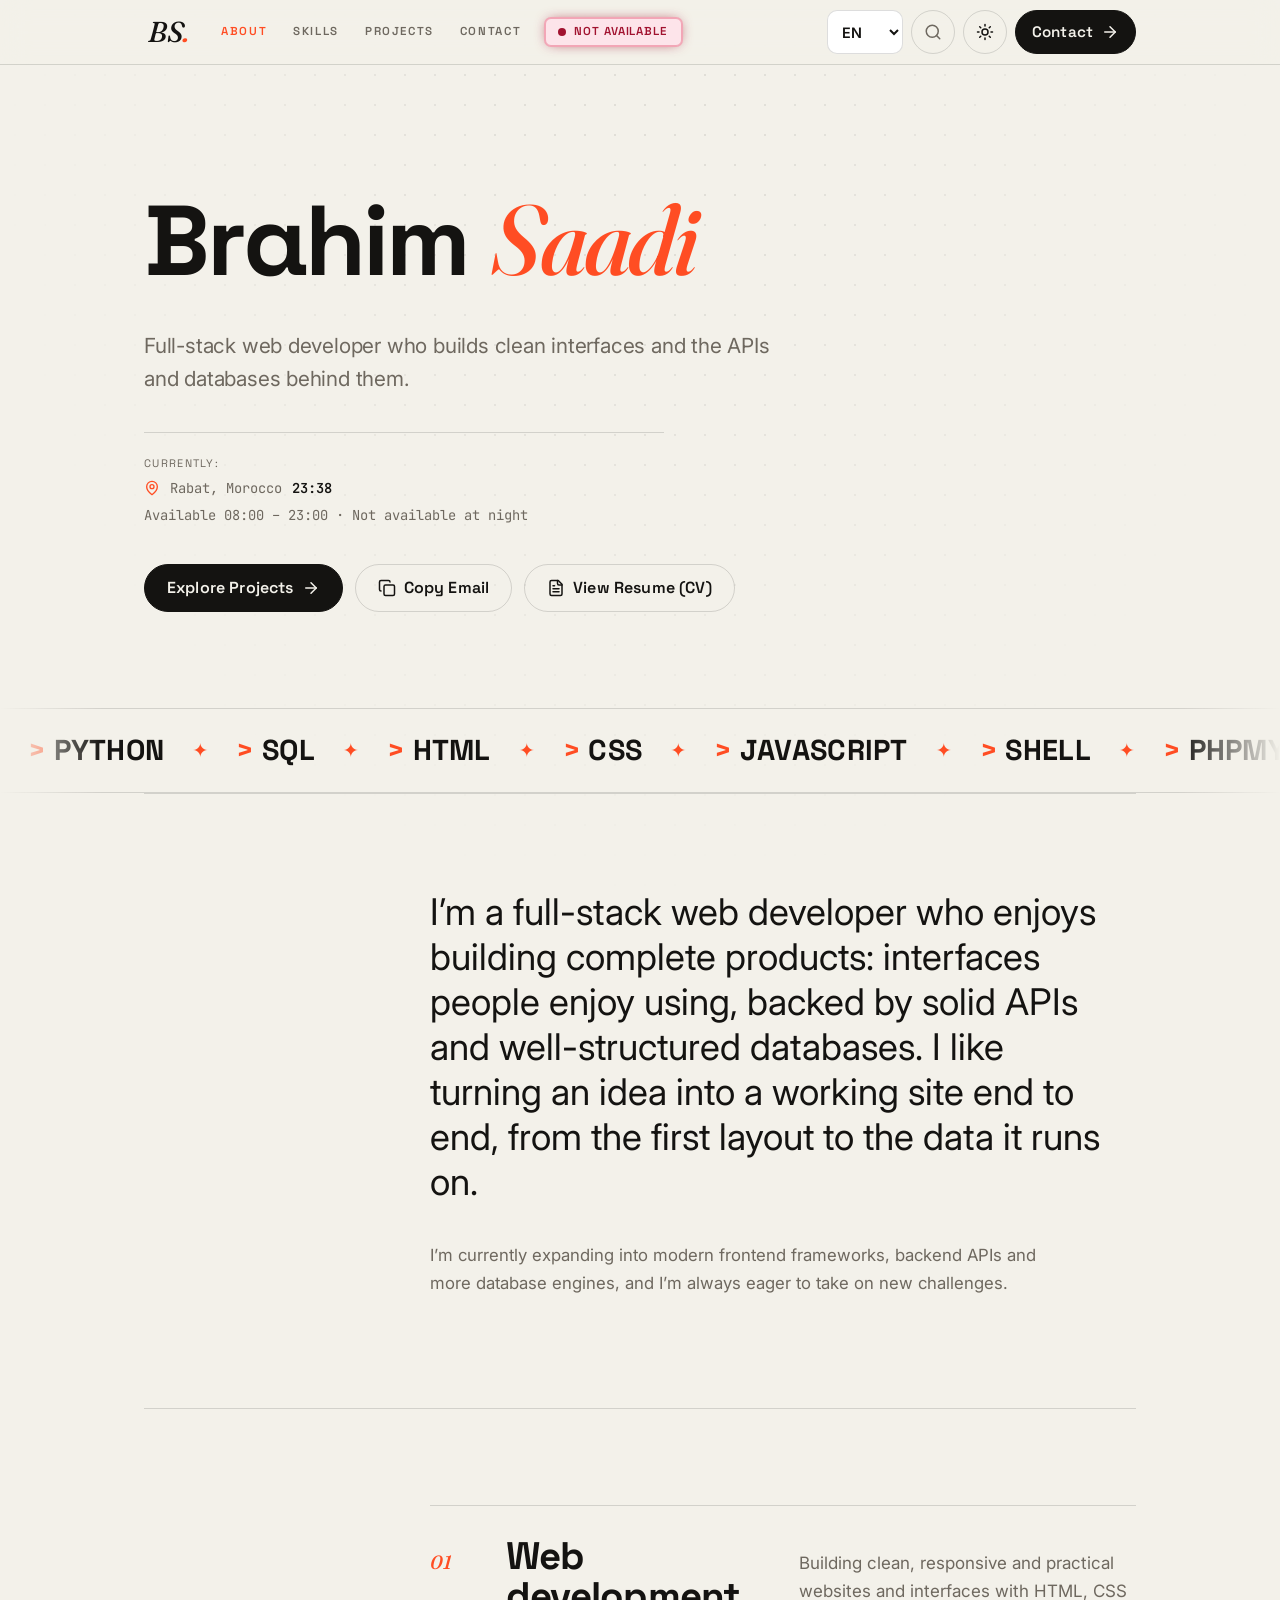
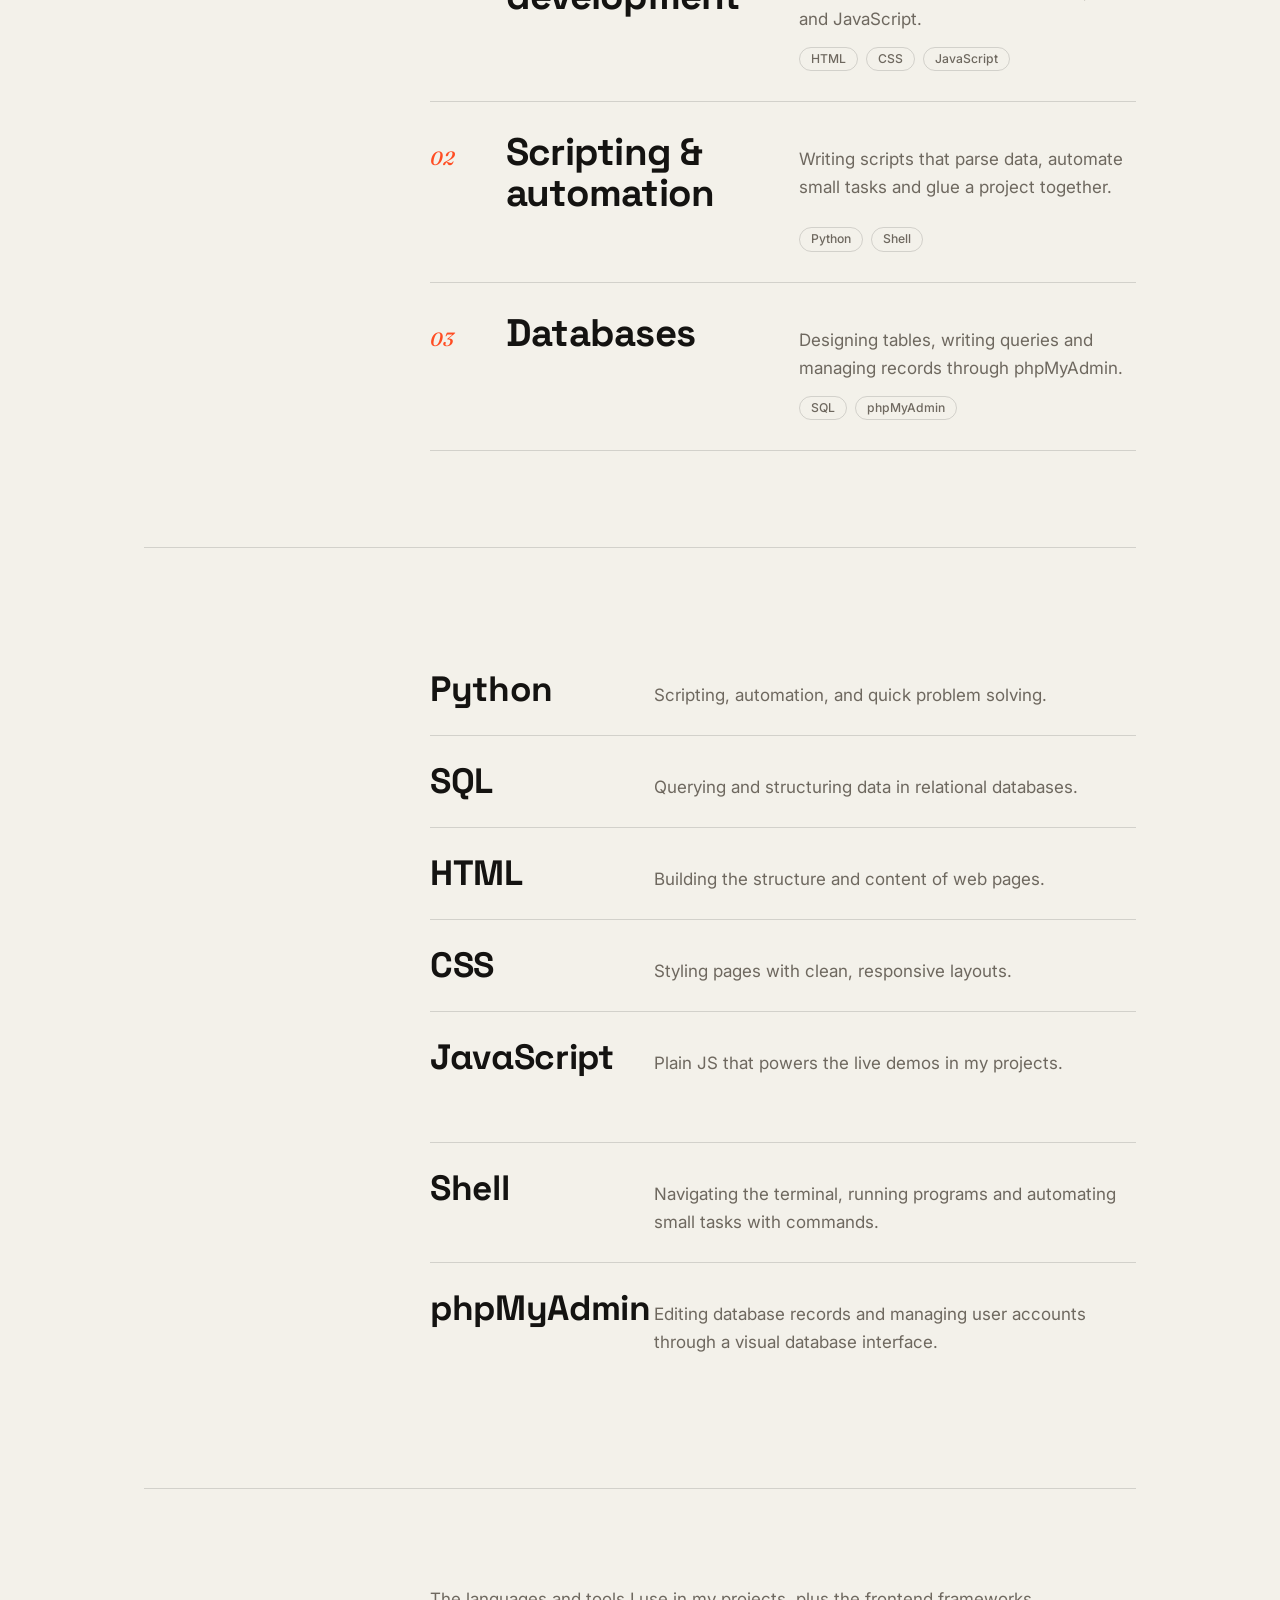
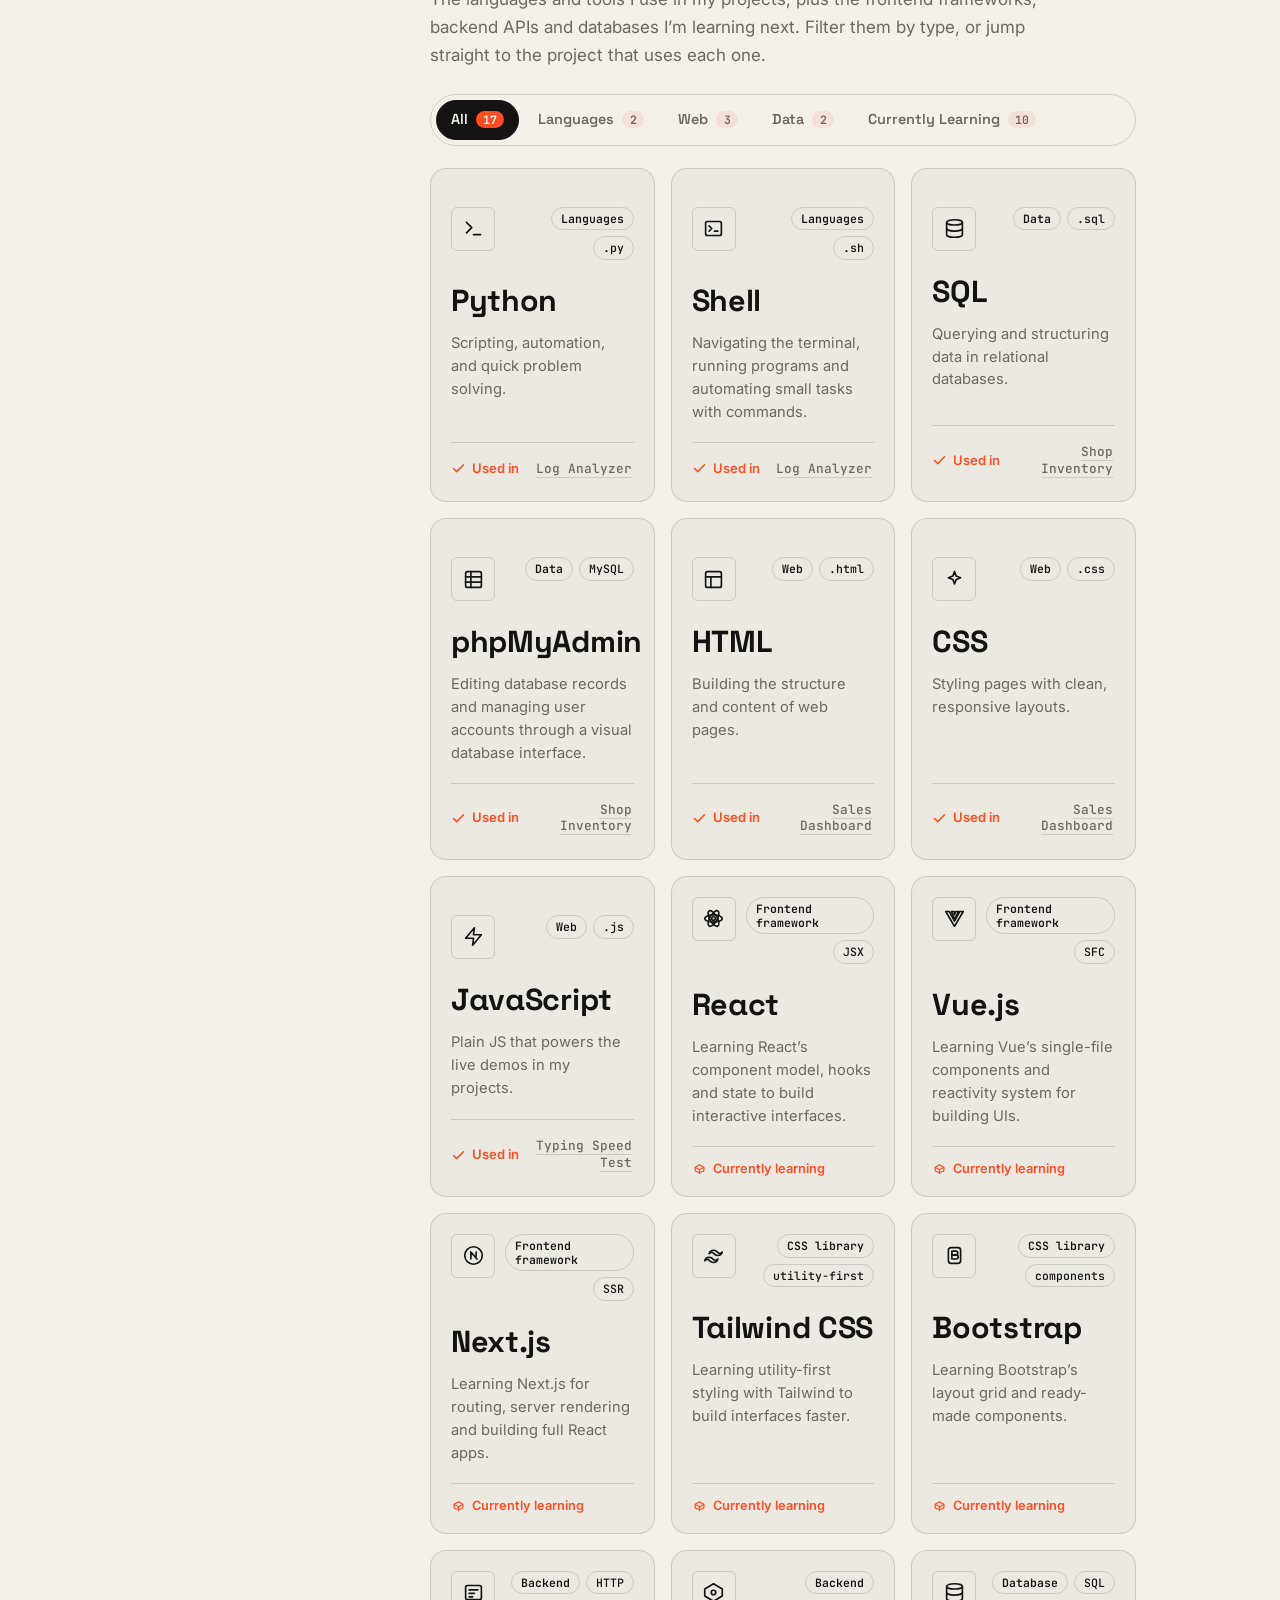
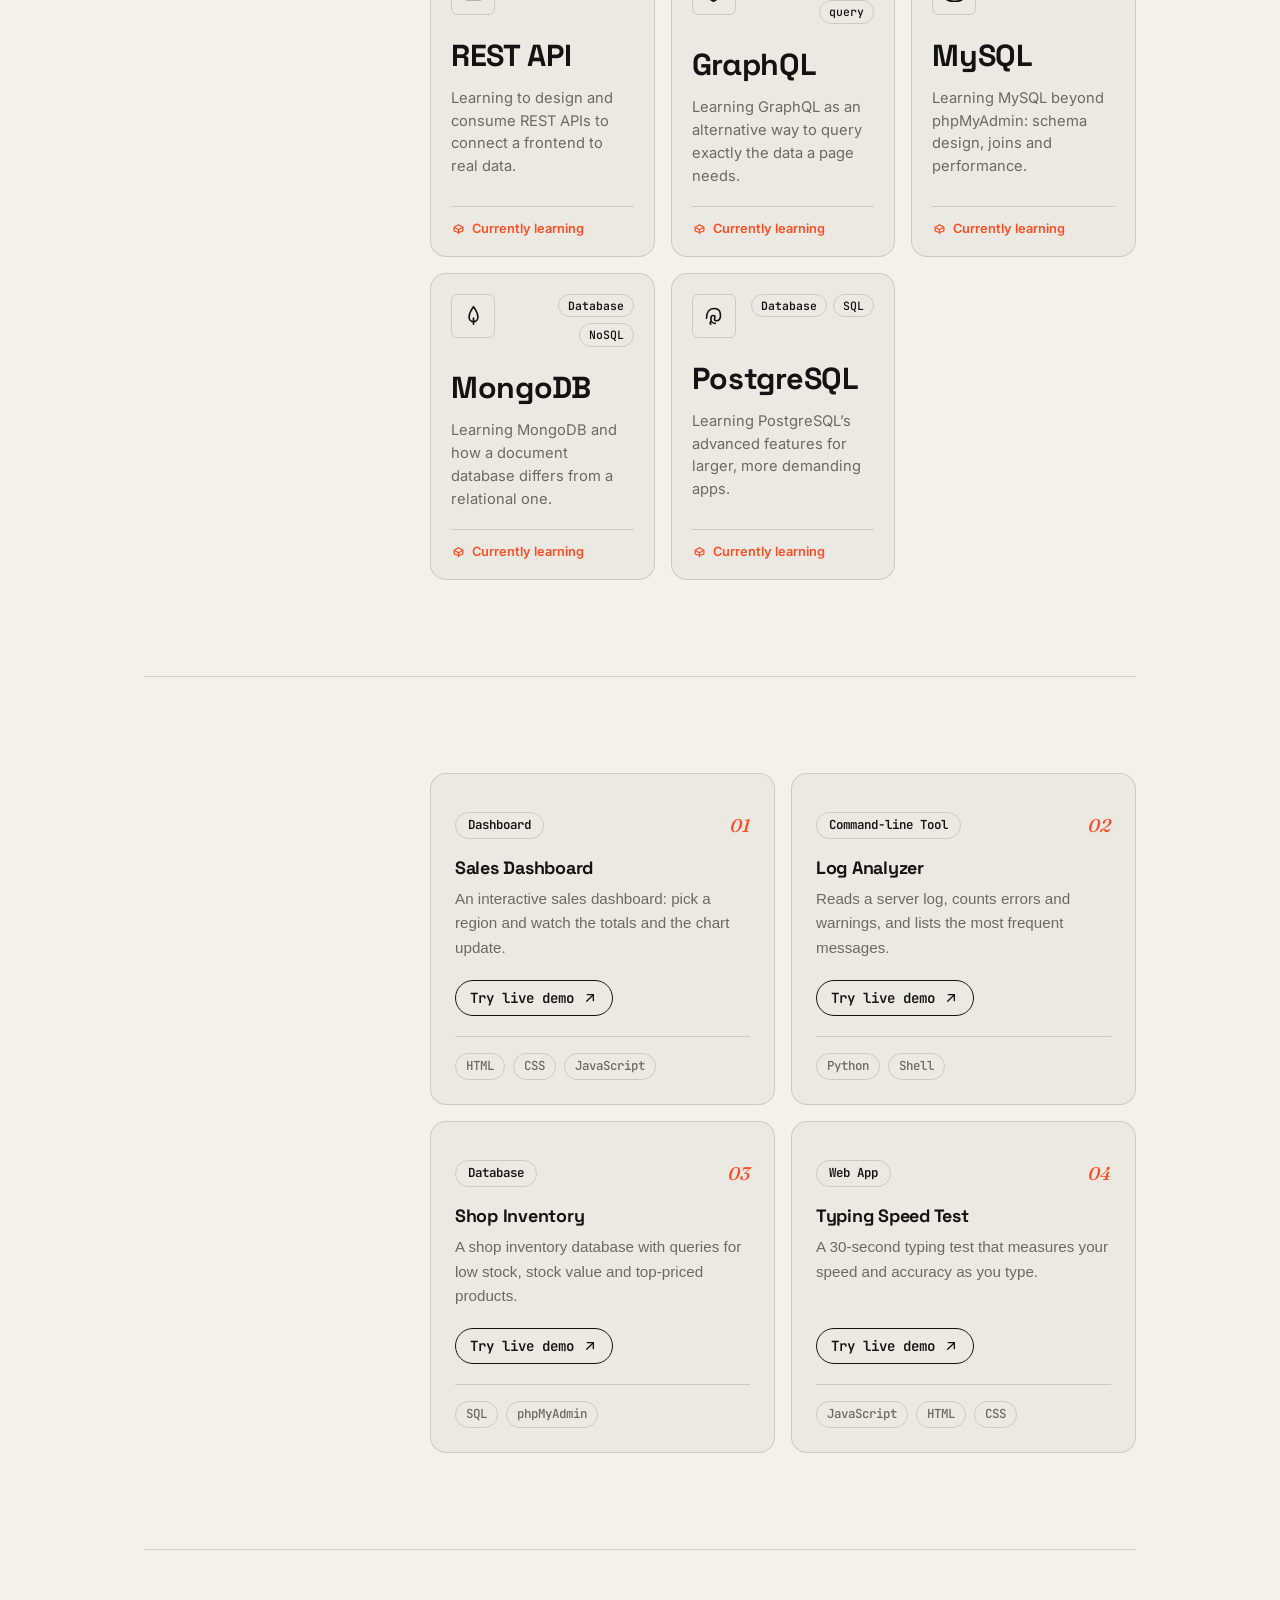
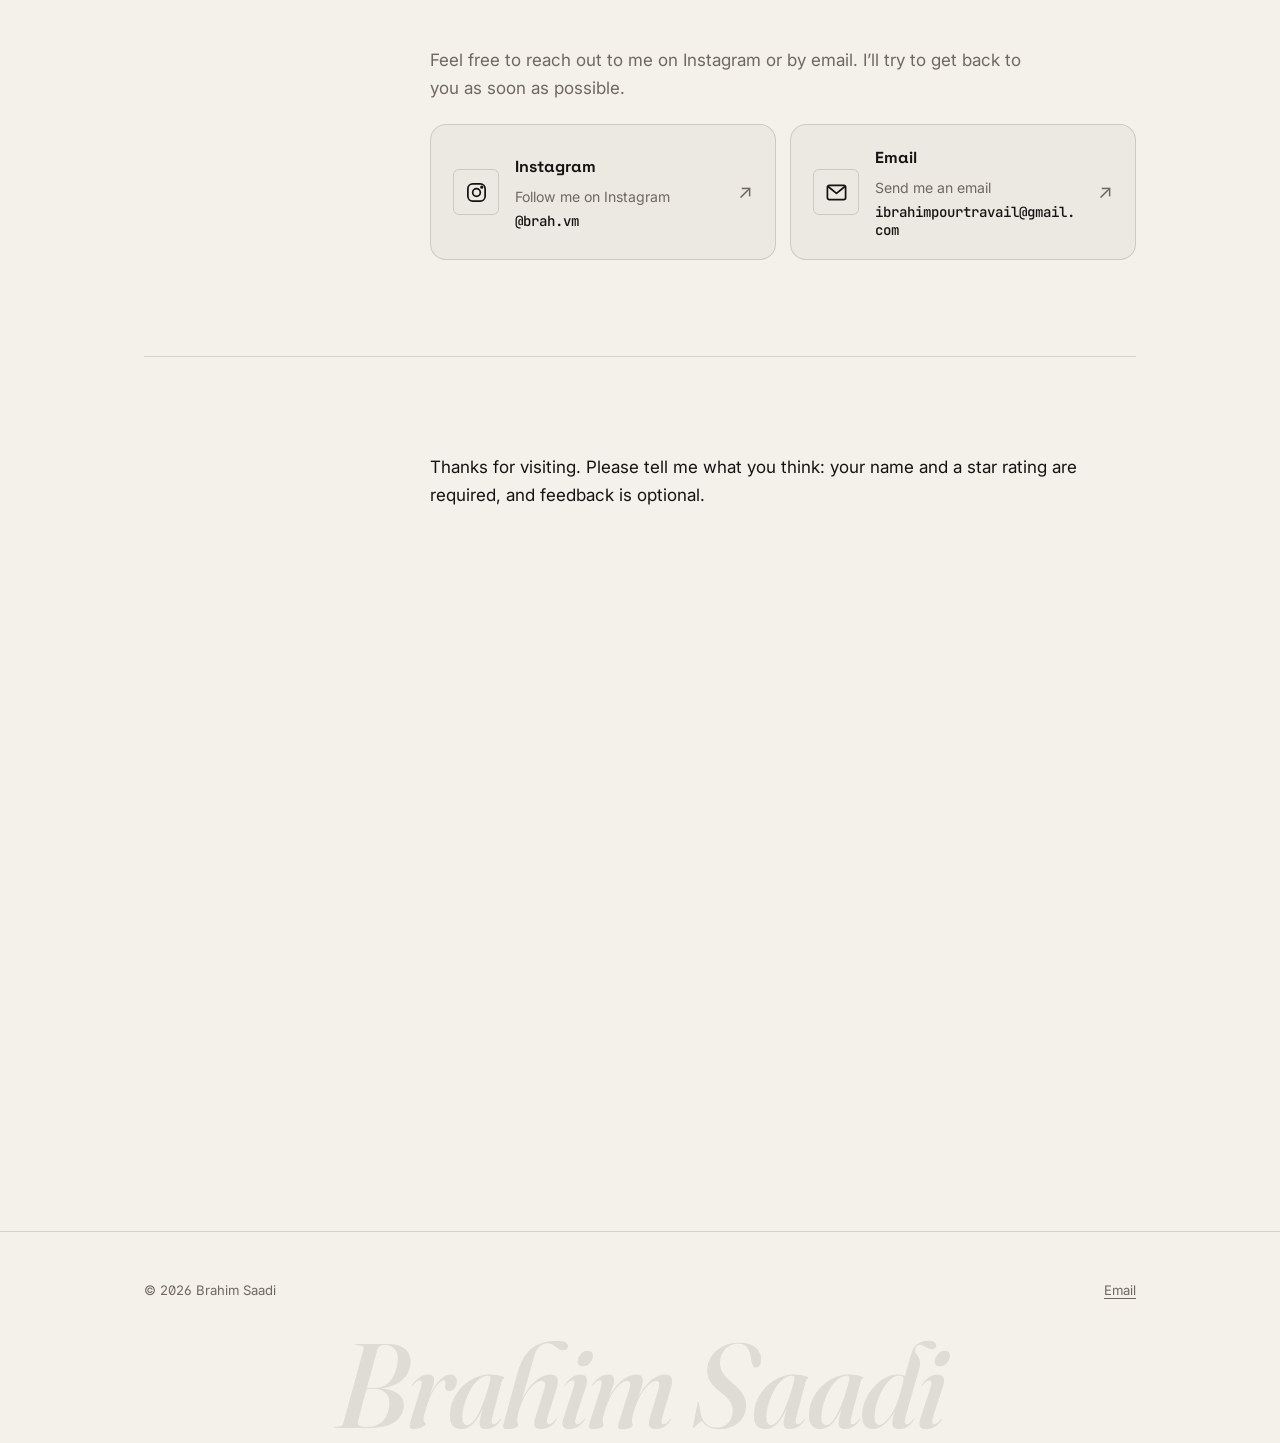
==== commit 7ecd81a7: "Update print statement from 'Hello' to 'Goodbye'" ====
--- a/index.html.html
+++ b/index.html.html
@@ -5,26 +5,9 @@
 <meta name="viewport" content="width=device-width, initial-scale=1, viewport-fit=cover">
 <title>Brahim Saadi – Portfolio</title>
 <script>try{var t=localStorage.getItem("portfolio-theme");if(t==="dark"||t==="light")document.documentElement.setAttribute("data-theme",t)}catch(e){}</script>
-<script>
-// Self-XSS warning: protects visitors who are told by a scammer to "paste this code into your console".
-// It does not read or send anything the visitor types — it only prints a warning, once, in their language.
-(function () {
-  try {
-    var TEXT = {
-      en: ["Stop!", "This is a browser feature for developers. If someone told you to copy and paste something here to unlock a feature, get a gift, or “help” with your account, it is a scam that could let them take over your accounts. Close this if you don't know exactly what you're doing."],
-      fr: ["Stop !", "Ceci est une fonction du navigateur destinée aux développeurs. Si quelqu'un vous a demandé de copier-coller quelque chose ici pour débloquer une fonctionnalité, recevoir un cadeau ou « aider » votre compte, il s'agit d'une arnaque qui pourrait lui permettre de prendre le contrôle de vos comptes. Fermez ceci si vous ne savez pas exactement ce que vous faites."],
-      ar: ["قف!", "هذه أداة في المتصفح موجهة للمطورين. إذا طلب منك أحدهم نسخ ولصق شيء هنا لفتح ميزة أو الحصول على هدية أو «مساعدة» حسابك، فهذه عملية نصب قد تمكّنه من السيطرة على حساباتك. أغلق هذا إن لم تكن متأكدًا تمامًا مما تفعله."]
-    };
-    var lang = localStorage.getItem("portfolio-language") || "en";
-    var text = TEXT[lang] || TEXT.en;
-    console.log("%c" + text[0], "color:#e74c3c;font-size:46px;font-weight:bold;text-shadow:1px 1px 0 #000");
-    console.log("%c" + text[1], "color:#b0392f;font-size:16px");
-  } catch (e) {}
-})();
-</script>
 <link rel="preconnect" href="https://fonts.googleapis.com">
 <link rel="preconnect" href="https://fonts.gstatic.com" crossorigin>
-<link href="https://fonts.googleapis.com/css2?family=DM+Mono:wght@400;500&family=DM+Sans:ital,opsz,wght@0,9..40,400;0,9..40,500;0,9..40,700;1,9..40,400&family=IBM+Plex+Sans+Arabic:wght@400;500;600;700&family=Instrument+Serif:ital@0;1&display=swap" rel="stylesheet">
+<link href="https://fonts.googleapis.com/css2?family=Space+Grotesk:wght@400;500;600;700&family=Fraunces:ital,wght@0,500;1,400;1,500;1,600&family=Inter:wght@400;500;600;700;800&family=JetBrains+Mono:wght@400;500;600&family=IBM+Plex+Sans+Arabic:wght@400;500;600;700&display=swap" rel="stylesheet">
 <style>
 /* Palette: soft violet and cyan on a glowing aurora background, with gold only for stars and code strings.
    Layout: sticky header with search, theme and contact buttons above a single reading column. */
@@ -372,6 +355,12 @@
 html[lang="ar"] .pc-badge,html[lang="ar"] .pc-cta{font-family:var(--font-ar)}
 @media(max-width:650px){.project-gallery{grid-template-columns:1fr}.project-card{padding:20px}}
 @media(prefers-reduced-motion:reduce){.pc-cta,.pc-cta svg{transition:none}}
+
+/* Currently-learning tech cards: visually distinct from demonstrated skills (dashed, no demo link) */
+.tech-card-learning{border-style:dashed}
+.tech-learning{display:inline-flex;align-items:center;gap:6px;font:600 .8rem var(--font-body);color:var(--accent)}
+.tech-learning svg{width:15px;height:15px;fill:none;stroke:currentColor;stroke-width:2;stroke-linecap:round;stroke-linejoin:round}
+html[lang="ar"] .tech-learning{font-family:var(--font-ar)}
 /* Tech stack section */
 .tech-eyebrow{display:inline-flex;align-items:center;gap:8px;margin-bottom:14px;padding:6px 14px;font:600 .78rem/1 var(--font-body);letter-spacing:.08em;text-transform:uppercase;color:var(--accent);background:var(--glass);border:1px solid var(--line);border-radius:999px}
 .tech-eyebrow svg{width:16px;height:16px;fill:none;stroke:currentColor;stroke-width:2;stroke-linecap:round;stroke-linejoin:round}
@@ -642,6 +631,163 @@
 .svc-chip{padding:4px 11px;font:500 .76rem/1.2 var(--font-mono);color:var(--muted);border:1px solid var(--line);border-radius:999px}
 html[lang="ar"] .svc h3{font-family:var(--font-ar);font-weight:700;font-size:1.5rem}
 @media (max-width:700px){.svc{grid-template-columns:36px 1fr}.svc p,.svc-tags{grid-column:2}}
+
+/* ===== v4: dev console / terminal look. Dark-first, monospace, neon green + cyan, window-chrome cards ===== */
+:root{--bg:#f4f7f5;--fg:#0c1210;--muted:#546058;--line:rgba(12,18,16,.14);--accent:#0a8f4f;--accent2:#0f8fae;--tint:rgba(10,143,79,.1);--glass:rgba(244,247,245,.86);--btn:#0a8f4f;--btn-hover:#077a42;--on-btn:#eafff2;--solid:#ffffff;--panel:rgba(12,18,16,.03);--font-head:"JetBrains Mono",ui-monospace,Menlo,Consolas,monospace;--font-body:"Inter","Segoe UI",system-ui,sans-serif;--font-mono:"JetBrains Mono",ui-monospace,Menlo,Consolas,monospace}
+@media (prefers-color-scheme:dark){:root:not([data-theme="light"]){--bg:#070b0f;--fg:#dff5e6;--muted:#7c9089;--line:rgba(80,230,150,.16);--accent:#39ff88;--accent2:#5dd8ff;--tint:rgba(57,255,136,.1);--glass:rgba(7,11,15,.82);--btn:#39ff88;--btn-hover:#5dffa0;--on-btn:#04120a;--solid:#0c1116;--panel:rgba(90,240,160,.035)}}
+:root[data-theme="dark"]{--bg:#070b0f;--fg:#dff5e6;--muted:#7c9089;--line:rgba(80,230,150,.16);--accent:#39ff88;--accent2:#5dd8ff;--tint:rgba(57,255,136,.1);--glass:rgba(7,11,15,.82);--btn:#39ff88;--btn-hover:#5dffa0;--on-btn:#04120a;--solid:#0c1116;--panel:rgba(90,240,160,.035)}
+::selection{background:var(--accent);color:var(--on-btn)}
+body{font-feature-settings:"zero","ss01"}
+/* background: a faint fixed grid instead of the paper grain / blobs */
+.bg-fx i{display:none}
+.bg-fx::after{-webkit-mask-image:radial-gradient(ellipse at 50% 15%,#000 0%,transparent 70%);mask-image:radial-gradient(ellipse at 50% 15%,#000 0%,transparent 70%);opacity:1;background-image:linear-gradient(var(--line) 1px,transparent 1px),linear-gradient(90deg,var(--line) 1px,transparent 1px);background-size:42px 42px}
+header{background:var(--glass);border-bottom:1px solid var(--line)}
+.brand{font-family:var(--font-head);font-weight:700;letter-spacing:-.02em}
+.brand-dot,.brand .brand-dot{color:var(--accent)}
+.nav-links a{font-family:var(--font-mono);font-size:.88rem;text-transform:none}
+.nav-links a::before{content:"#";margin-inline-end:3px;color:var(--muted);opacity:.6}
+.nav-links a[aria-current]::before{color:var(--accent);opacity:1}
+.nav-links a[aria-current]::after{display:none}
+.nav-links a[aria-current]{color:var(--accent)}
+.status{border-radius:6px;font-family:var(--font-mono);text-transform:uppercase;letter-spacing:.04em;font-size:.76rem}
+.status.ok{box-shadow:0 0 0 1px var(--ok-line),0 0 14px -4px var(--ok)}
+.btn{border-radius:6px;font-family:var(--font-mono);font-weight:500}
+.btn-primary{background:var(--btn);color:var(--on-btn);border-color:var(--btn);box-shadow:0 0 22px -8px var(--btn)}
+.btn-primary:hover{background:var(--btn-hover);border-color:var(--btn-hover);color:var(--on-btn)}
+/* hero: terminal prompt styling */
+h1{font-family:var(--font-head);font-weight:800;letter-spacing:-.02em;white-space:normal;color:var(--fg)}
+h1 em{font-style:normal;color:var(--accent)}
+h1::before{content:"$ ";color:var(--muted);font-weight:500}
+.cursor{background:var(--accent);box-shadow:0 0 8px var(--accent)}
+.role{font-family:var(--font-mono);font-size:clamp(1.05rem,2vw,1.3rem);line-height:1.6;color:var(--muted);max-width:52ch}
+.role::before{content:"// ";color:var(--accent2)}
+.where::before{font-family:var(--font-mono);text-transform:uppercase;letter-spacing:.1em;font-size:.72rem;color:var(--accent2)}
+.where-item{font-family:var(--font-mono)}
+/* skills marquee as a scrolling command list */
+.marquee{border-block:1px solid var(--line)}
+.marquee span{font-family:var(--font-mono);font-style:normal;font-weight:600;font-size:clamp(1.1rem,2.4vw,1.6rem)}
+.marquee span::before{content:"> ";color:var(--accent)}
+.marquee i{display:none}
+/* section headers: index styled like an array/log line */
+section>h2{font-family:var(--font-head);font-weight:700;letter-spacing:-.01em;text-transform:lowercase}
+section>h2::before{font-family:var(--font-mono);color:var(--accent2);letter-spacing:0}
+section>h2::after{background:var(--accent)}
+#about p{font-family:var(--font-body);font-weight:400;letter-spacing:0;color:var(--fg)}
+#about p + p{color:var(--muted)}
+html[lang="ar"] #about p{font-weight:500}
+.svc-n{font-family:var(--font-mono);font-style:normal;color:var(--accent2)}
+.svc h3{font-family:var(--font-head);font-weight:700}
+html[lang="ar"] .svc h3{font-weight:700}
+.svc-chip{font-family:var(--font-mono);border-radius:4px}
+.lang b{font-family:var(--font-head);font-weight:700}
+.lang b::after{background:var(--accent)}
+/* window-chrome: a little traffic-light dot row on project and tech cards */
+.project-card,.tech-card{border-radius:8px;padding-top:38px}
+.project-card::after,.tech-card::after{content:"";position:absolute;top:16px;left:20px;width:9px;height:9px;border-radius:50%;background:#ff5f57;box-shadow:18px 0 0 #febc2e,36px 0 0 #28c840;opacity:.9}
+html[dir="rtl"] .project-card::after,html[dir="rtl"] .tech-card::after,html[lang="ar"] .project-card::after,html[lang="ar"] .tech-card::after{left:auto;right:20px;box-shadow:-18px 0 0 #febc2e,-36px 0 0 #28c840}
+.pc-title,.tech-card h3{font-family:var(--font-head);font-weight:700}
+.pc-badge,.tech-tag{border-radius:4px;font-family:var(--font-mono)}
+.pc-num{font-family:var(--font-mono);font-style:normal;color:var(--accent2)}
+.pc-cta{border-radius:6px;font-family:var(--font-mono)}
+.project-card:hover .pc-cta{background:var(--accent);border-color:var(--accent);color:var(--on-btn)}
+.tech-icon{border-radius:6px}
+.tech-tab{border-radius:6px;font-family:var(--font-mono)}
+.tech-tab[aria-pressed="true"]{background:var(--accent);color:var(--on-btn);border-color:var(--accent)}
+.tech-tab[aria-pressed="true"] b{background:var(--on-btn);color:var(--accent)}
+.contact-card{border-radius:8px}
+.contact-copy strong{font-family:var(--font-head)}
+.contact-icon{border-radius:6px}
+pre{border-radius:6px;border:1px solid var(--line)}
+.k{color:var(--accent)}.s{color:var(--accent2)}
+.project-viewer-panel{border-radius:8px;border-top:3px solid var(--accent)}
+.palette-box{border-radius:8px;border-top:3px solid var(--accent2)}
+footer{font-family:var(--font-mono)}
+.foot-mark{font-family:var(--font-head);font-weight:800;letter-spacing:-.03em;font-size:clamp(2rem,10vw,7rem);color:var(--line);opacity:.5}
+/* currently-learning tech cards: dashed, slightly dimmer, no window dots */
+.tech-card-learning::after{display:none}
+.tech-card-learning{padding-top:20px;border-color:var(--line);opacity:.92}
+@media (max-width:860px){.project-card,.tech-card{padding-top:34px}}
+
+/* ===== v5: motion agency look. Dark-first, bold grotesk + italic serif accent, coral highlight, animation-forward ===== */
+:root{--bg:#f3f1ea;--fg:#141311;--muted:#6e685f;--line:rgba(20,18,15,.14);--accent:#ff4d23;--accent2:#ff4d23;--tint:rgba(255,77,35,.1);--glass:rgba(243,241,234,.78);--btn:#141311;--btn-hover:#ff4d23;--on-btn:#f3f1ea;--solid:#ffffff;--panel:rgba(20,18,15,.03);--font-head:"Space Grotesk","Inter",system-ui,sans-serif;--font-accent:"Fraunces",Georgia,serif;--font-body:"Inter","Segoe UI",system-ui,sans-serif;--font-mono:"JetBrains Mono",ui-monospace,Menlo,Consolas,monospace}
+@media (prefers-color-scheme:dark){:root:not([data-theme="light"]){--bg:#0a0a0a;--fg:#f4f1ea;--muted:#8f8a80;--line:rgba(244,241,234,.14);--accent:#ff6a43;--accent2:#ff6a43;--tint:rgba(255,106,67,.14);--glass:rgba(10,10,10,.82);--btn:#f4f1ea;--btn-hover:#ff6a43;--on-btn:#0a0a0a;--solid:#121212;--panel:rgba(244,241,234,.04)}}
+:root[data-theme="dark"]{--bg:#0a0a0a;--fg:#f4f1ea;--muted:#8f8a80;--line:rgba(244,241,234,.14);--accent:#ff6a43;--accent2:#ff6a43;--tint:rgba(255,106,67,.14);--glass:rgba(10,10,10,.82);--btn:#f4f1ea;--btn-hover:#ff6a43;--on-btn:#0a0a0a;--solid:#121212;--panel:rgba(244,241,234,.04)}
+::selection{background:var(--accent);color:#fff}
+.bg-fx i{display:none}
+.bg-fx::after{-webkit-mask-image:radial-gradient(ellipse at 50% 18%,#000 10%,transparent 72%);mask-image:radial-gradient(ellipse at 50% 18%,#000 10%,transparent 72%);background-image:radial-gradient(var(--line) 1px,transparent 1.4px);background-size:30px 30px;opacity:.6}
+header{background:var(--glass);border-bottom:1px solid var(--line)}
+.brand{font-family:var(--font-accent);font-style:italic;font-weight:500;font-size:1.8rem;letter-spacing:-.01em}
+.nav-links a{font-family:var(--font-head);font-weight:600;font-size:.72rem;letter-spacing:.14em;text-transform:uppercase;color:var(--muted);position:relative;overflow:hidden;transition:color .25s ease}
+.nav-links a:hover{background:transparent;color:var(--fg)}
+.nav-links a::before{content:"";position:absolute;left:12px;right:12px;bottom:8px;height:1px;background:var(--fg);transform:scaleX(0);transform-origin:left;transition:transform .4s cubic-bezier(.22,.8,.3,1)}
+.nav-links a:hover::before{transform:scaleX(1)}
+.nav-links a[aria-current]::after{background:var(--accent)}
+.status{font-family:var(--font-head);text-transform:uppercase;letter-spacing:.08em;font-size:.72rem}
+.btn{border-radius:999px;background:transparent;border:1px solid var(--line);font-family:var(--font-head);font-weight:600;letter-spacing:.01em;-webkit-backdrop-filter:none;backdrop-filter:none;transition:background-color .3s ease,border-color .3s ease,color .3s ease,transform .5s cubic-bezier(.22,1,.36,1)}
+.btn:hover{background:var(--fg);color:var(--bg);border-color:var(--fg)}
+.btn-primary{background:var(--btn);color:var(--on-btn);border-color:var(--btn);box-shadow:none}
+.btn-primary:hover{background:var(--btn-hover);border-color:var(--btn-hover);color:#fff}
+/* hero */
+h1{font-family:var(--font-head);font-weight:700;letter-spacing:-.03em;white-space:normal;color:var(--fg);font-size:clamp(3rem,8.4vw,6.2rem);line-height:.98;direction:ltr;unicode-bidi:isolate}
+html[dir="rtl"] h1,html[lang="ar"] h1{text-align:start}
+h1::before{content:none}
+h1 em{font-family:var(--font-accent);font-style:italic;font-weight:500;color:var(--accent)}
+/* letter-split spans are atomic inline boxes, which the bidi algorithm would
+   otherwise reorder under an RTL page — h1's own direction:ltr above keeps
+   "Brahim Saadi" reading correctly even with Arabic selected. */
+.hero-char{display:inline-block;opacity:0;transform:translateY(60%);animation:charIn .7s cubic-bezier(.16,1,.3,1) forwards;animation-delay:var(--cd,0ms)}
+@keyframes charIn{to{opacity:1;transform:translateY(0)}}
+.cursor{display:none}
+.role{font-family:var(--font-body);font-size:clamp(1.05rem,1.7vw,1.3rem);line-height:1.6;color:var(--muted);max-width:50ch}
+.role::before{content:none}
+.where::before{font-family:var(--font-head);text-transform:uppercase;letter-spacing:.12em;font-size:.68rem;color:var(--muted)}
+@media (prefers-reduced-motion:reduce){.hero-char{animation:none;opacity:1;transform:none}}
+/* skills marquee: bold uppercase, gently pulsing */
+.marquee{border-block:1px solid var(--line)}
+.marquee span{font-family:var(--font-head);font-weight:700;text-transform:uppercase;letter-spacing:.01em;font-size:clamp(1.15rem,2.4vw,1.8rem);color:var(--fg);display:inline-block;animation:marqueePulse 2.6s ease-in-out infinite}
+.marquee span:nth-child(3n+1){animation-delay:-.8s}
+.marquee span:nth-child(3n+2){animation-delay:-1.6s}
+@keyframes marqueePulse{0%,100%{opacity:.4;transform:translateY(0)}50%{opacity:1;transform:translateY(-4px)}}
+.marquee i{display:inline-block;color:var(--accent);font-style:normal}
+@media (prefers-reduced-motion:reduce){.marquee span{animation:none;opacity:1}}
+/* section headers */
+section>h2{font-family:var(--font-head);font-weight:700;letter-spacing:-.02em;text-transform:lowercase}
+section>h2::before{font-family:var(--font-accent);font-style:italic;font-weight:500;color:var(--accent);letter-spacing:0;font-size:1rem}
+section>h2::after{background:var(--accent)}
+.svc-n{font-family:var(--font-accent);font-style:italic;font-weight:500;color:var(--accent)}
+.svc h3{font-family:var(--font-head);font-weight:700}
+.svc-chip{font-family:var(--font-body);border-radius:999px}
+.lang{transition:padding-inline-start .35s cubic-bezier(.22,1,.36,1),border-color .3s ease}
+.lang:hover{border-color:var(--accent);padding-inline-start:12px}
+.lang b{font-family:var(--font-head);font-weight:700}
+/* project + tech cards: no window dots, strong lift + glow on hover */
+.project-card::after,.tech-card::after{content:none}
+.project-card,.tech-card{border-radius:16px;transition:transform .5s cubic-bezier(.22,1,.36,1),border-color .3s ease,box-shadow .4s ease}
+.project-card:hover,.tech-card:hover{transform:translateY(-7px);border-color:var(--accent);box-shadow:0 28px 60px -32px rgba(0,0,0,.45)}
+.pc-title,.tech-card h3{font-family:var(--font-head);font-weight:700}
+.pc-num{font-family:var(--font-accent);font-style:italic;font-weight:500;color:var(--accent)}
+.pc-badge,.tech-tag{border-radius:999px}
+.pc-cta{border-radius:999px}
+.project-card:hover .pc-cta{background:var(--accent);border-color:var(--accent);color:#fff}
+.tech-tab{border-radius:999px;font-family:var(--font-head)}
+.tech-tab[aria-pressed="true"]{background:var(--fg);color:var(--bg);border-color:var(--fg)}
+.tech-tab[aria-pressed="true"] b{background:var(--accent);color:#fff}
+.contact-card{border-radius:16px;transition:transform .5s cubic-bezier(.22,1,.36,1),border-color .3s ease}
+.contact-card:hover{transform:translateY(-6px);border-color:var(--accent)}
+.contact-copy strong{font-family:var(--font-head)}
+pre{border-radius:10px}
+.project-viewer-panel{border-radius:16px}
+.palette-box{border-radius:16px}
+footer{font-family:var(--font-body)}
+.foot-mark{font-family:var(--font-accent);font-style:italic;font-weight:500;letter-spacing:-.02em;font-size:clamp(2.2rem,10vw,7.5rem);color:var(--line);opacity:.65}
+@media (max-width:860px){.project-card,.tech-card{padding-top:26px}}
+@media (prefers-reduced-motion:reduce){.project-card,.tech-card,.contact-card,.btn{transition:none}}
+/* cursor: bigger, color-inverting ring that trails the pointer (see script) */
+@media (hover:hover) and (pointer:fine){
+  #custom-cursor{width:20px;height:20px;border:none;background:var(--fg);mix-blend-mode:difference;transition:width .25s cubic-bezier(.22,.8,.3,1),height .25s cubic-bezier(.22,.8,.3,1),opacity .15s ease}
+  #custom-cursor.hovering{width:46px;height:46px;background:var(--fg)}
+}
+
 </style>
 </head>
 <body id="top">
@@ -722,7 +868,7 @@
 <main class="wrap">
 <div class="hero">
 <h1>Brahim <em>Saadi</em><span class="cursor" aria-hidden="true"></span></h1>
-<p class="role" data-i18n="role">Data analyst &amp; web developer passionate about turning data into useful insights and building clean, practical websites.</p>
+<p class="role" data-i18n="role">Full-stack web developer who builds clean interfaces and the APIs and databases behind them.</p>
 <p class="where"><span class="where-item"><svg viewBox="0 0 24 24" aria-hidden="true"><path d="M20 10c0 6-8 12-8 12S4 16 4 10a8 8 0 0 1 16 0Z"/><circle cx="12" cy="10" r="3"/></svg><span>Rabat, Morocco</span><time id="rabat-time" datetime=""></time></span><span class="where-item" id="avail-hours">Available 08:00 – 23:00 · Not available at night</span></p>
 <div class="hero-actions">
 <a class="btn btn-primary btn-lg" href="#projects"><span data-i18n="explore">Explore Projects</span> <svg viewBox="0 0 24 24" aria-hidden="true"><path d="M5 12h14"/><path d="m12 5 7 7-7 7"/></svg></a>
@@ -736,15 +882,15 @@
 
 <section id="about">
 <h2 data-i18n="about">About</h2>
-<p>I’m a data analyst and web developer passionate about turning raw data into meaningful insights and building clean, practical websites. I enjoy analyzing trends, identifying patterns, and using data to solve problems and support better decision-making.</p>
-<p>I’m always eager to learn new tools, improve my analytical skills, and take on new challenges.</p>
+<p>I’m a full-stack web developer who enjoys building complete products: interfaces people enjoy using, backed by solid APIs and well-structured databases. I like turning an idea into a working site end to end, from the first layout to the data it runs on.</p>
+<p>I’m currently expanding into modern frontend frameworks, backend APIs and more database engines, and I’m always eager to take on new challenges.</p>
 </section>
 
 <section id="services">
 <h2>What I do</h2>
 <div class="svc-list">
-<div class="svc"><span class="svc-n">01</span><h3>Data analysis</h3><p>Cleaning, querying and exploring data to find the trends and patterns behind better decisions.</p><span class="svc-tags"><span class="svc-chip">SQL</span><span class="svc-chip">Python</span></span></div>
-<div class="svc"><span class="svc-n">02</span><h3>Web development</h3><p>Building clean, responsive and practical websites with HTML, CSS and JavaScript.</p><span class="svc-tags"><span class="svc-chip">HTML</span><span class="svc-chip">CSS</span><span class="svc-chip">JavaScript</span></span></div>
+<div class="svc"><span class="svc-n">01</span><h3>Web development</h3><p>Building clean, responsive and practical websites and interfaces with HTML, CSS and JavaScript.</p><span class="svc-tags"><span class="svc-chip">HTML</span><span class="svc-chip">CSS</span><span class="svc-chip">JavaScript</span></span></div>
+<div class="svc"><span class="svc-n">02</span><h3>Scripting &amp; automation</h3><p>Writing scripts that parse data, automate small tasks and glue a project together.</p><span class="svc-tags"><span class="svc-chip">Python</span><span class="svc-chip">Shell</span></span></div>
 <div class="svc"><span class="svc-n">03</span><h3>Databases</h3><p>Designing tables, writing queries and managing records through phpMyAdmin.</p><span class="svc-tags"><span class="svc-chip">SQL</span><span class="svc-chip">phpMyAdmin</span></span></div>
 </div>
 </section>
@@ -763,12 +909,13 @@
 <section id="tech">
 <span class="tech-eyebrow"><svg viewBox="0 0 24 24" aria-hidden="true"><rect x="5" y="5" width="14" height="14" rx="2"/><path d="M9 1v4M15 1v4M9 19v4M15 19v4M1 9h4M1 15h4M19 9h4M19 15h4"/></svg><span>Tech Stack</span></span>
 <h2>My Tech Stack</h2>
-<p class="tech-sub">The languages and tools I use in my projects. Filter them by type, or jump straight to the project that uses each one.</p>
+<p class="tech-sub">The languages and tools I use in my projects, plus the frontend frameworks, backend APIs and databases I’m learning next. Filter them by type, or jump straight to the project that uses each one.</p>
 <div class="tech-tabs" role="group" aria-label="Filter technologies">
-<button type="button" class="tech-tab" data-filter="all" aria-pressed="true"><span>All</span><b>7</b></button>
+<button type="button" class="tech-tab" data-filter="all" aria-pressed="true"><span>All</span><b>17</b></button>
 <button type="button" class="tech-tab" data-filter="lang" aria-pressed="false"><span>Languages</span><b>2</b></button>
 <button type="button" class="tech-tab" data-filter="web" aria-pressed="false"><span>Web</span><b>3</b></button>
 <button type="button" class="tech-tab" data-filter="data" aria-pressed="false"><span>Data</span><b>2</b></button>
+<button type="button" class="tech-tab" data-filter="learning" aria-pressed="false"><span>Currently Learning</span><b>10</b></button>
 </div>
 <div class="tech-grid">
 <article class="tech-card" data-cat="lang"><div class="tech-head"><span class="tech-icon" aria-hidden="true"><svg viewBox="0 0 24 24"><polyline points="4 17 10 11 4 5"/><line x1="12" y1="19" x2="20" y2="19"/></svg></span><span class="tech-tags"><span class="tech-tag">Languages</span><span class="tech-tag tech-ext">.py</span></span></div><h3>Python</h3><p>Scripting, automation, and quick problem solving.</p><div class="tech-foot"><span class="tech-used"><svg viewBox="0 0 24 24" aria-hidden="true"><path d="M20 6 9 17l-5-5"/></svg><span>Used in</span></span><button type="button" class="tech-link" data-project="2">Log Analyzer</button></div></article>
@@ -778,6 +925,16 @@
 <article class="tech-card" data-cat="web"><div class="tech-head"><span class="tech-icon" aria-hidden="true"><svg viewBox="0 0 24 24"><rect x="3" y="3" width="18" height="18" rx="2"/><path d="M3 9h18M9 21V9"/></svg></span><span class="tech-tags"><span class="tech-tag">Web</span><span class="tech-tag tech-ext">.html</span></span></div><h3>HTML</h3><p>Building the structure and content of web pages.</p><div class="tech-foot"><span class="tech-used"><svg viewBox="0 0 24 24" aria-hidden="true"><path d="M20 6 9 17l-5-5"/></svg><span>Used in</span></span><button type="button" class="tech-link" data-project="1">Sales Dashboard</button></div></article>
 <article class="tech-card" data-cat="web"><div class="tech-head"><span class="tech-icon" aria-hidden="true"><svg viewBox="0 0 24 24"><path d="m12 3 1.9 5.1L19 10l-5.1 1.9L12 17l-1.9-5.1L5 10l5.1-1.9z"/></svg></span><span class="tech-tags"><span class="tech-tag">Web</span><span class="tech-tag tech-ext">.css</span></span></div><h3>CSS</h3><p>Styling pages with clean, responsive layouts.</p><div class="tech-foot"><span class="tech-used"><svg viewBox="0 0 24 24" aria-hidden="true"><path d="M20 6 9 17l-5-5"/></svg><span>Used in</span></span><button type="button" class="tech-link" data-project="1">Sales Dashboard</button></div></article>
 <article class="tech-card" data-cat="web"><div class="tech-head"><span class="tech-icon" aria-hidden="true"><svg viewBox="0 0 24 24"><path d="M13 2 3 14h9l-1 8 10-12h-9z"/></svg></span><span class="tech-tags"><span class="tech-tag">Web</span><span class="tech-tag tech-ext">.js</span></span></div><h3>JavaScript</h3><p>Plain JS that powers the live demos in my projects.</p><div class="tech-foot"><span class="tech-used"><svg viewBox="0 0 24 24" aria-hidden="true"><path d="M20 6 9 17l-5-5"/></svg><span>Used in</span></span><button type="button" class="tech-link" data-project="4">Typing Speed Test</button></div></article>
+<article class="tech-card tech-card-learning" data-cat="learning"><div class="tech-head"><span class="tech-icon" aria-hidden="true"><svg viewBox="0 0 24 24"><path d="M12 12m-2 0a2 2 0 1 0 4 0a2 2 0 1 0 -4 0"/><ellipse cx="12" cy="12" rx="10" ry="4.2"/><ellipse cx="12" cy="12" rx="10" ry="4.2" transform="rotate(60 12 12)"/><ellipse cx="12" cy="12" rx="10" ry="4.2" transform="rotate(120 12 12)"/></svg></span><span class="tech-tags"><span class="tech-tag">Frontend framework</span><span class="tech-tag tech-ext">JSX</span></span></div><h3>React</h3><p>Learning React’s component model, hooks and state to build interactive interfaces.</p><div class="tech-foot"><span class="tech-learning"><svg viewBox="0 0 24 24" aria-hidden="true"><path d="M12 20v-6M12 14l7-4-7-4-7 4Z"/><path d="M5 11v4c0 1 3 3 7 3s7-2 7-3v-4"/></svg><span>Currently learning</span></span></div></article>
+<article class="tech-card tech-card-learning" data-cat="learning"><div class="tech-head"><span class="tech-icon" aria-hidden="true"><svg viewBox="0 0 24 24"><path d="M2 4h4l6 11 6-11h4L12 21Z"/><path d="M8.5 4h3L12 7.5 13.5 4h3L12 13Z"/></svg></span><span class="tech-tags"><span class="tech-tag">Frontend framework</span><span class="tech-tag tech-ext">SFC</span></span></div><h3>Vue.js</h3><p>Learning Vue’s single-file components and reactivity system for building UIs.</p><div class="tech-foot"><span class="tech-learning"><svg viewBox="0 0 24 24" aria-hidden="true"><path d="M12 20v-6M12 14l7-4-7-4-7 4Z"/><path d="M5 11v4c0 1 3 3 7 3s7-2 7-3v-4"/></svg><span>Currently learning</span></span></div></article>
+<article class="tech-card tech-card-learning" data-cat="learning"><div class="tech-head"><span class="tech-icon" aria-hidden="true"><svg viewBox="0 0 24 24"><circle cx="12" cy="12" r="10"/><path d="M9 8v8M9 8l7 8M15 8v5"/></svg></span><span class="tech-tags"><span class="tech-tag">Frontend framework</span><span class="tech-tag tech-ext">SSR</span></span></div><h3>Next.js</h3><p>Learning Next.js for routing, server rendering and building full React apps.</p><div class="tech-foot"><span class="tech-learning"><svg viewBox="0 0 24 24" aria-hidden="true"><path d="M12 20v-6M12 14l7-4-7-4-7 4Z"/><path d="M5 11v4c0 1 3 3 7 3s7-2 7-3v-4"/></svg><span>Currently learning</span></span></div></article>
+<article class="tech-card tech-card-learning" data-cat="learning"><div class="tech-head"><span class="tech-icon" aria-hidden="true"><svg viewBox="0 0 24 24"><path d="M12 6c-2.67 0-4.33 1.33-5 4 1-1.33 2.17-1.83 3.5-1.5.76.19 1.3.74 1.9 1.35A6.47 6.47 0 0 0 17 12c2.67 0 4.33-1.33 5-4-1 1.33-2.17 1.83-3.5 1.5-.76-.19-1.3-.74-1.9-1.35A6.47 6.47 0 0 0 12 6Z"/><path d="M7 14c-2.67 0-4.33 1.33-5 4 1-1.33 2.17-1.83 3.5-1.5.76.19 1.3.74 1.9 1.35A6.47 6.47 0 0 0 12 20c2.67 0 4.33-1.33 5-4-1 1.33-2.17 1.83-3.5 1.5-.76-.19-1.3-.74-1.9-1.35A6.47 6.47 0 0 0 7 14Z"/></svg></span><span class="tech-tags"><span class="tech-tag">CSS library</span><span class="tech-tag tech-ext">utility-first</span></span></div><h3>Tailwind CSS</h3><p>Learning utility-first styling with Tailwind to build interfaces faster.</p><div class="tech-foot"><span class="tech-learning"><svg viewBox="0 0 24 24" aria-hidden="true"><path d="M12 20v-6M12 14l7-4-7-4-7 4Z"/><path d="M5 11v4c0 1 3 3 7 3s7-2 7-3v-4"/></svg><span>Currently learning</span></span></div></article>
+<article class="tech-card tech-card-learning" data-cat="learning"><div class="tech-head"><span class="tech-icon" aria-hidden="true"><svg viewBox="0 0 24 24"><rect x="5" y="3" width="14" height="18" rx="3"/><path d="M9 7h4.5a2.25 2.25 0 0 1 0 4.5H9z"/><path d="M9 11.5h5a2.25 2.25 0 0 1 0 4.5H9z"/></svg></span><span class="tech-tags"><span class="tech-tag">CSS library</span><span class="tech-tag tech-ext">components</span></span></div><h3>Bootstrap</h3><p>Learning Bootstrap’s layout grid and ready-made components.</p><div class="tech-foot"><span class="tech-learning"><svg viewBox="0 0 24 24" aria-hidden="true"><path d="M12 20v-6M12 14l7-4-7-4-7 4Z"/><path d="M5 11v4c0 1 3 3 7 3s7-2 7-3v-4"/></svg><span>Currently learning</span></span></div></article>
+<article class="tech-card tech-card-learning" data-cat="learning"><div class="tech-head"><span class="tech-icon" aria-hidden="true"><svg viewBox="0 0 24 24"><rect x="3" y="4" width="18" height="16" rx="2"/><path d="M7 9h10M7 13h6M7 17h4"/></svg></span><span class="tech-tags"><span class="tech-tag">Backend</span><span class="tech-tag tech-ext">HTTP</span></span></div><h3>REST API</h3><p>Learning to design and consume REST APIs to connect a frontend to real data.</p><div class="tech-foot"><span class="tech-learning"><svg viewBox="0 0 24 24" aria-hidden="true"><path d="M12 20v-6M12 14l7-4-7-4-7 4Z"/><path d="M5 11v4c0 1 3 3 7 3s7-2 7-3v-4"/></svg><span>Currently learning</span></span></div></article>
+<article class="tech-card tech-card-learning" data-cat="learning"><div class="tech-head"><span class="tech-icon" aria-hidden="true"><svg viewBox="0 0 24 24"><path d="M12 2 2 8v8l10 6 10-6V8Z"/><circle cx="12" cy="12" r="2.6"/></svg></span><span class="tech-tags"><span class="tech-tag">Backend</span><span class="tech-tag tech-ext">query</span></span></div><h3>GraphQL</h3><p>Learning GraphQL as an alternative way to query exactly the data a page needs.</p><div class="tech-foot"><span class="tech-learning"><svg viewBox="0 0 24 24" aria-hidden="true"><path d="M12 20v-6M12 14l7-4-7-4-7 4Z"/><path d="M5 11v4c0 1 3 3 7 3s7-2 7-3v-4"/></svg><span>Currently learning</span></span></div></article>
+<article class="tech-card tech-card-learning" data-cat="learning"><div class="tech-head"><span class="tech-icon" aria-hidden="true"><svg viewBox="0 0 24 24"><ellipse cx="12" cy="5" rx="9" ry="3"/><path d="M3 5v14c0 1.7 4 3 9 3s9-1.3 9-3V5"/><path d="M3 12c0 1.7 4 3 9 3s9-1.3 9-3"/></svg></span><span class="tech-tags"><span class="tech-tag">Database</span><span class="tech-tag tech-ext">SQL</span></span></div><h3>MySQL</h3><p>Learning MySQL beyond phpMyAdmin: schema design, joins and performance.</p><div class="tech-foot"><span class="tech-learning"><svg viewBox="0 0 24 24" aria-hidden="true"><path d="M12 20v-6M12 14l7-4-7-4-7 4Z"/><path d="M5 11v4c0 1 3 3 7 3s7-2 7-3v-4"/></svg><span>Currently learning</span></span></div></article>
+<article class="tech-card tech-card-learning" data-cat="learning"><div class="tech-head"><span class="tech-icon" aria-hidden="true"><svg viewBox="0 0 24 24"><path d="M12 2c3 4 5 8 5 12a5 5 0 0 1-10 0c0-4 2-8 5-12Z"/><path d="M12 15v7"/></svg></span><span class="tech-tags"><span class="tech-tag">Database</span><span class="tech-tag tech-ext">NoSQL</span></span></div><h3>MongoDB</h3><p>Learning MongoDB and how a document database differs from a relational one.</p><div class="tech-foot"><span class="tech-learning"><svg viewBox="0 0 24 24" aria-hidden="true"><path d="M12 20v-6M12 14l7-4-7-4-7 4Z"/><path d="M5 11v4c0 1 3 3 7 3s7-2 7-3v-4"/></svg><span>Currently learning</span></span></div></article>
+<article class="tech-card tech-card-learning" data-cat="learning"><div class="tech-head"><span class="tech-icon" aria-hidden="true"><svg viewBox="0 0 24 24"><path d="M4 15c0-6 3-11 9-11 5.5 0 7 4.3 7 8 0 4-2 6-5 6-1.4 0-2-.6-2-1.6 0-1 .7-1.4.7-2.6 0-1.3-1-1.8-2-1.8-1.5 0-2.7 1.3-2.7 3.6 0 3 2 5.4 5 5.4"/><path d="M9 19c-1 1-1 2.5 0 3"/></svg></span><span class="tech-tags"><span class="tech-tag">Database</span><span class="tech-tag tech-ext">SQL</span></span></div><h3>PostgreSQL</h3><p>Learning PostgreSQL’s advanced features for larger, more demanding apps.</p><div class="tech-foot"><span class="tech-learning"><svg viewBox="0 0 24 24" aria-hidden="true"><path d="M12 20v-6M12 14l7-4-7-4-7 4Z"/><path d="M5 11v4c0 1 3 3 7 3s7-2 7-3v-4"/></svg><span>Currently learning</span></span></div></article>
 </div>
 </section>
 
@@ -1211,11 +1368,30 @@
 
   if (!cursor || !desktopPointer.matches) return;
 
+  // Smoothly trails the real pointer instead of snapping to it, which reads
+  // as a much more "designed" cursor on an animation-forward layout.
+  const lessMotion = window.matchMedia("(prefers-reduced-motion: reduce)");
+  let targetX = innerWidth / 2, targetY = innerHeight / 2;
+  let curX = targetX, curY = targetY;
+
   document.addEventListener("mousemove", (event) => {
-    cursor.style.left = event.clientX + "px";
-    cursor.style.top = event.clientY + "px";
+    targetX = event.clientX;
+    targetY = event.clientY;
     cursor.classList.add("visible");
   });
+
+  function tick() {
+    if (lessMotion.matches) {
+      curX = targetX; curY = targetY;
+    } else {
+      curX += (targetX - curX) * 0.18;
+      curY += (targetY - curY) * 0.18;
+    }
+    cursor.style.left = curX + "px";
+    cursor.style.top = curY + "px";
+    requestAnimationFrame(tick);
+  }
+  requestAnimationFrame(tick);
 
   document.addEventListener("mouseout", (event) => {
     if (!event.relatedTarget) {
@@ -1241,6 +1417,68 @@
       cursor.classList.remove("visible");
     }
   });
+})();
+</script>
+<script>
+// ===== v5 motion touches: hero letter reveal + magnetic buttons =====
+(() => {
+  const lessMotion = window.matchMedia("(prefers-reduced-motion: reduce)");
+  const desktopPointer = window.matchMedia("(hover: hover) and (pointer: fine)");
+
+  // Splits the hero name into characters so they can fade/slide in one by one on load.
+  function revealHero() {
+    const h1 = document.querySelector(".hero h1");
+    if (!h1 || lessMotion.matches) return;
+    const cursorEl = h1.querySelector(".cursor");
+    let delay = 0;
+    const STEP = 26;
+
+    function charSpans(text) {
+      const frag = document.createDocumentFragment();
+      for (const ch of text) {
+        const span = document.createElement("span");
+        span.className = "hero-char";
+        span.style.setProperty("--cd", delay + "ms");
+        span.textContent = ch === " " ? " " : ch;
+        frag.appendChild(span);
+        delay += STEP;
+      }
+      return frag;
+    }
+
+    const frag = document.createDocumentFragment();
+    frag.appendChild(charSpans("Brahim "));
+    const em = document.createElement("em");
+    em.appendChild(charSpans("Saadi"));
+    frag.appendChild(em);
+    if (cursorEl) frag.appendChild(cursorEl);
+
+    h1.replaceChildren(frag);
+  }
+
+  // Makes primary buttons drift slightly toward the pointer while hovered, then
+  // spring back — a common "magnetic button" touch on animation-led sites.
+  function makeMagnetic(el) {
+    let frame = null;
+    el.addEventListener("mousemove", (event) => {
+      const r = el.getBoundingClientRect();
+      const x = event.clientX - r.left - r.width / 2;
+      const y = event.clientY - r.top - r.height / 2;
+      if (frame) cancelAnimationFrame(frame);
+      frame = requestAnimationFrame(() => {
+        el.style.transform = `translate(${x * 0.22}px, ${y * 0.32}px)`;
+      });
+    });
+    el.addEventListener("mouseleave", () => {
+      if (frame) cancelAnimationFrame(frame);
+      el.style.transform = "";
+    });
+  }
+
+  revealHero();
+  if (desktopPointer.matches && !lessMotion.matches) {
+    document.querySelectorAll(".btn").forEach(makeMagnetic);
+  }
 })();
 </script>
 <script>
@@ -1820,7 +2058,7 @@
 (function(){
   const select = document.getElementById("language-select");
   if (!select) return;
-  const dictionaries = {fr: {"Sales Dashboard":"Tableau de bord des ventes","Log Analyzer":"Analyseur de logs","Shop Inventory":"Inventaire de boutique","Typing Speed Test":"Test de vitesse de frappe","Dashboard":"Tableau de bord","Command-line Tool":"Outil en ligne de commande","Web App":"Application web","An interactive sales dashboard: pick a region and watch the totals and the chart update.":"Un tableau de bord interactif : choisissez une région et regardez les totaux et le graphique se mettre à jour.","Reads a server log, counts errors and warnings, and lists the most frequent messages.":"Lit un journal de serveur, compte les erreurs et avertissements et liste les messages les plus fréquents.","A shop inventory database with queries for low stock, stock value and top-priced products.":"Une base de données d’inventaire avec des requêtes pour les stocks faibles, la valeur du stock et les produits les plus chers.","A 30-second typing test that measures your speed and accuracy as you type.":"Un test de frappe de 30 secondes qui mesure votre vitesse et votre précision.","A clean sales dashboard built from a small dataset. Pick a region to filter the data, and the key numbers and the monthly revenue chart update instantly. Hover a bar to see its exact value.":"Un tableau de bord des ventes construit à partir d’un petit jeu de données. Choisissez une région pour filtrer : les chiffres clés et le graphique du chiffre d’affaires mensuel se mettent à jour instantanément. Survolez une barre pour voir sa valeur exacte.","Region":"Région","All regions":"Toutes les régions","North":"Nord","South":"Sud","East":"Est","Revenue":"Chiffre d’affaires","Orders":"Commandes","Average order":"Panier moyen","Monthly revenue":"Chiffre d’affaires mensuel","Live demo: sample data made up for this page. The chart is drawn with plain JavaScript and SVG.":"Démo interactive : données d’exemple inventées pour cette page. Le graphique est dessiné en JavaScript et SVG.","A small command-line tool that reads a server log and summarizes it: how many lines are info, warnings or errors, and which messages come up most often. Edit the log below, or paste your own, and run it.":"Un petit outil en ligne de commande qui lit un journal de serveur et le résume : nombre de lignes d’information, d’avertissements et d’erreurs, et messages les plus fréquents. Modifiez le journal ci-dessous ou collez le vôtre, puis lancez l’analyse.","Server log":"Journal du serveur","Analyze log":"Analyser le journal","Info":"Infos","Warnings":"Avertissements","Errors":"Erreurs","Level":"Niveau","Message":"Message","Count":"Nombre","No valid log lines found.":"Aucune ligne de journal valide trouvée.","Live demo: a JavaScript version of the Python script, run on the log above. Nothing is uploaded.":"Démo interactive : version JavaScript du script Python, exécutée sur le journal ci-dessus. Rien n’est envoyé.","A MySQL database for a small shop, managed through phpMyAdmin. One products table holds the name, category, price and stock, and four queries answer everyday questions about it. Pick a query to see its SQL and the result.":"Une base MySQL pour une petite boutique, gérée avec phpMyAdmin. Une table de produits contient le nom, la catégorie, le prix et le stock, et quatre requêtes répondent aux questions courantes. Choisissez une requête pour voir son SQL et le résultat.","Low stock items (under 10)":"Stock faible (moins de 10)","Stock value by category":"Valeur du stock par catégorie","Most expensive products":"Produits les plus chers","Out of stock":"En rupture de stock","A typing test that starts the moment you press your first key. It colours every letter as right or wrong while you type, counts down 30 seconds, then shows your speed in words per minute and your accuracy.":"Un test de frappe qui démarre dès la première touche. Chaque lettre est colorée selon qu’elle est juste ou fausse, le compte à rebours dure 30 secondes, puis votre vitesse en mots par minute et votre précision s’affichent.","Time":"Temps","WPM":"MPM","Accuracy":"Précision","Type here":"Tapez ici","Start typing to begin the test.":"Commencez à taper pour lancer le test.","Time's up!":"Temps écoulé !","Finished!":"Terminé !","Restart":"Recommencer","Live demo: everything runs in your browser. Nothing is saved.":"Démo interactive : tout s’exécute dans votre navigateur. Rien n’est enregistré.","What I do":"Ce que je fais","Data analysis":"Analyse de données","Web development":"Développement web","Databases":"Bases de données","Cleaning, querying and exploring data to find the trends and patterns behind better decisions.":"Nettoyer, interroger et explorer les données pour repérer les tendances et schémas qui mènent à de meilleures décisions.","Building clean, responsive and practical websites with HTML, CSS and JavaScript.":"Créer des sites web soignés, adaptatifs et pratiques avec HTML, CSS et JavaScript.","Designing tables, writing queries and managing records through phpMyAdmin.":"Concevoir des tables, écrire des requêtes et gérer les enregistrements avec phpMyAdmin.","Command line":"Ligne de commande","Terminal & scripting":"Terminal et scripts","Navigating the terminal, running programs and automating small tasks with commands.":"Navigation dans le terminal, exécution de programmes et automatisation de petites tâches avec des commandes.","Works with":"Fonctionne avec","Tech Stack":"Technologies","My Tech Stack":"Mes technologies","The languages and tools I use in my projects. Filter them by type, or jump straight to the project that uses each one.":"Les langages et outils que j’utilise dans mes projets. Filtrez-les par type ou accédez directement au projet qui utilise chacun d’eux.","All":"Tout","Languages":"Langages","Web":"Web","Data":"Données","Used in":"Utilisé dans","Desktop App":"Application de bureau","Database":"Base de données","Terminal Game":"Jeu en terminal","OOP Program":"Programme POO","Web Tool":"Outil web","Try live demo":"Essayer la démo","Converts between eight currencies with a Swap button and clear input checks.":"Convertit huit devises avec un bouton Inverser et des vérifications claires de la saisie.","Three linked tables and five queries: loans, overdue books and top borrowed.":"Trois tables liées et cinq requêtes : emprunts, retards et livres les plus empruntés.","Guess the word letter by letter before the ASCII drawing is complete.":"Devinez le mot lettre par lettre avant que le dessin ASCII ne soit complet.","Menu-driven accounts with private balances, deposits and safe withdrawals.":"Comptes à menus avec soldes privés, dépôts et retraits sécurisés.","Secure random passwords with adjustable length and a strength meter.":"Mots de passe aléatoires sécurisés, longueur réglable et indicateur de robustesse.","A grades table with average, best grade and pass-rate queries.":"Une table de notes avec requêtes de moyenne, meilleure note et taux de réussite.","Password Generator":"Générateur de mots de passe","Student Grades Manager":"Gestionnaire de notes d’étudiants","A small tool that builds strong random passwords. Choose the length, pick which kinds of characters to use, and press Generate. It uses the browser's secure random generator, shows how strong the result is, and lets you copy it in one click. Try it right here.":"Un petit outil qui crée des mots de passe aléatoires et robustes. Choisissez la longueur et les types de caractères, puis cliquez sur « Générer ». Il utilise le générateur aléatoire sécurisé du navigateur, indique la force du résultat et permet de le copier en un clic. Essayez-le ici.","Length":"Longueur","Lowercase letters":"Lettres minuscules","Uppercase letters":"Lettres majuscules","Numbers":"Chiffres","Symbols":"Symboles","Generate":"Générer","Copy":"Copier","Copied!":"Copié !","Strength":"Robustesse","Weak":"Faible","Medium":"Moyenne","Strong":"Forte","Very strong":"Très forte","Pick at least one type of character.":"Choisissez au moins un type de caractère.","Live demo: runs entirely in your browser. Nothing is sent or saved.":"Démo interactive : tout s’exécute dans votre navigateur. Rien n’est envoyé ni enregistré.","A MySQL database for a class, managed through phpMyAdmin. One table stores each student's name and grade out of 20, and simple queries give the average, the best grade and who passed. Add a student below and watch the results update.":"Une base de données MySQL pour une classe, gérée avec phpMyAdmin. Une table enregistre le nom et la note sur 20 de chaque étudiant, et de simples requêtes donnent la moyenne, la meilleure note et les admis. Ajoutez un étudiant ci-dessous et regardez les résultats se mettre à jour.","Student name":"Nom de l’étudiant","Grade (out of 20)":"Note (sur 20)","Add student":"Ajouter l’étudiant","Student":"Étudiant","Grade":"Note","Result":"Résultat","Passed":"Admis","Failed":"Échec","Students":"Étudiants","Average":"Moyenne","Best grade":"Meilleure note","Please type a student name.":"Saisissez le nom de l’étudiant.","Grade must be a number from 0 to 20.":"La note doit être un nombre entre 0 et 20.","Live demo: the sample data and results are worked out in JavaScript for this page; the real queries run in MySQL through phpMyAdmin.":"Démo interactive : les données d’exemple et les résultats sont calculés en JavaScript pour cette page ; les vraies requêtes s’exécutent dans MySQL via phpMyAdmin.","Available":"Disponible","Not available":"Indisponible","Rabat, Morocco":"Rabat, Maroc","Available 08:00 – 23:00 · Not available at night":"Disponible de 08 h à 23 h · Indisponible la nuit","About":"À propos","Skills":"Compétences","Projects":"Projets","Contact":"Contact","Contact Me":"Me contacter","Rate this portfolio":"Évaluer ce portfolio","Explore Projects":"Découvrir les projets","Data analyst passionate about transforming data into insights and helping businesses make smarter, data-driven decisions.":"Analyste de données passionné par la transformation des données en informations utiles pour aider les entreprises à prendre de meilleures décisions.","Data analyst and web developer passionate about turning data into useful insights and building clean, practical websites.":"Analyste de données et développeur web, passionné par l’analyse des données et la création de sites web soignés et pratiques.","Data analyst & web developer passionate about turning data into useful insights and building clean, practical websites.":"Analyste de données et développeur web, passionné par la transformation des données en informations utiles et par la création de sites web soignés et pratiques.","I’m a data analyst and web developer passionate about turning raw data into meaningful insights and building clean, practical websites. I enjoy analyzing trends, identifying patterns, and using data to solve problems and support better decision-making.":"Je suis analyste de données et développeur web. J’aime transformer les données brutes en informations pertinentes et créer des sites web soignés et pratiques. J’analyse les tendances, repère les schémas et utilise les données pour résoudre des problèmes et améliorer la prise de décision.","Editing database records and managing user accounts through a visual database interface.":"Modification des données et gestion des comptes utilisateurs via une interface visuelle de base de données.","I’m a data analyst passionate about turning raw data into meaningful insights. I enjoy analyzing trends, identifying patterns, and using data to solve problems and support better decision-making.":"Je suis analyste de données et j’aime transformer les données brutes en informations pertinentes. J’analyse les tendances, repère les schémas et utilise les données pour résoudre des problèmes et faciliter la prise de décision.","I’m always eager to learn new tools, improve my analytical skills, and take on new challenges.":"Je suis toujours motivé à apprendre de nouveaux outils, à améliorer mes compétences analytiques et à relever de nouveaux défis.","Pointers, memory management, and low-level programming.":"Pointeurs, gestion de la mémoire et programmation bas niveau.","Object-oriented design, built on a solid C foundation.":"Programmation orientée objet, avec de solides bases en C.","Scripting, automation, and quick problem solving.":"Scripts, automatisation et résolution rapide de problèmes.","Querying and structuring data in relational databases.":"Interrogation et organisation des données dans des bases relationnelles.","Building the structure and content of web pages.":"Création de la structure et du contenu des pages web.","Styling pages with clean, responsive layouts.":"Mise en forme de pages avec des interfaces claires et adaptatives.","Plain JS that powers the live demos in my projects.":"JavaScript natif pour faire fonctionner les démonstrations interactives de mes projets.","Currency Converter":"Convertisseur de devises","Library Database":"Base de données de bibliothèque","Hangman":"Le pendu","Bank Account System":"Système de comptes bancaires","A small desktop app that converts between eight currencies. Type an amount, pick two currencies, and press Convert. It has a Swap button, shows a clear message when the input isn't a number, and keeps its exchange rates in one simple table that is easy to update. You can try a browser version of it right here.":"Une petite application de bureau qui convertit huit devises. Saisissez un montant, choisissez les deux devises puis cliquez sur « Convertir ». Le bouton « Inverser » échange les devises, un message s’affiche si la valeur saisie n’est pas un nombre, et les taux sont regroupés dans un tableau facile à mettre à jour. Essayez ici la version dans le navigateur.","Live demo: a JavaScript version of the Python app. Rates are fixed examples, not live market rates.":"Démo interactive : version JavaScript de l’application Python. Les taux sont des exemples fixes, pas des taux de marché en temps réel.","A small database for a library, with three linked tables: books, members and loans. It comes with sample data and five queries that answer real questions: which books are on loan, which are overdue and by how many days, the most borrowed books, members who never borrowed, and which books are available today. You can try the queries right here.":"Une petite base de données de bibliothèque composée de trois tables liées : livres, membres et emprunts. Elle contient des données d’exemple et cinq requêtes utiles : livres actuellement empruntés, retards et nombre de jours de retard, livres les plus empruntés, membres n’ayant jamais emprunté et livres disponibles aujourd’hui. Essayez les requêtes ici.","Live demo: pick a query to see its SQL and what it returns from the sample data. The results are worked out in JavaScript for this page; the real queries run in SQLite.":"Démo interactive : choisissez une requête pour voir son SQL et les résultats obtenus avec les données d’exemple. Les résultats affichés ici sont simulés en JavaScript ; les requêtes réelles s’exécutent dans SQLite.","A hangman game for the terminal. The program picks a random word, you guess one letter at a time, and an ASCII drawing grows with every wrong guess. It handles repeated letters and invalid input, and the game ends after six mistakes. You can play it right here.":"Un jeu du pendu dans le terminal. Le programme choisit un mot au hasard et vous devez proposer une lettre à la fois. Le dessin ASCII se complète à chaque erreur. Les lettres déjà proposées et les saisies invalides sont gérées, et la partie se termine après six erreurs. Jouez directement ici.","Live demo: a JavaScript version of the C game. A random word is picked each time.":"Démo interactive : version JavaScript du jeu écrit en C. Un nouveau mot est choisi à chaque partie.","A menu-driven bank program built around an":"Un programme bancaire à menus, construit autour de la classe"," class. Balances are private, so money can only change through ":". Les soldes sont privés et ne peuvent être modifiés qu’avec les fonctions "," and ":" et ",", which refuse invalid amounts and overdrafts. You can create accounts, deposit, withdraw and list every account. Try it right here.":", qui refusent les montants invalides et les retraits supérieurs au solde. Vous pouvez créer des comptes, déposer ou retirer de l’argent et afficher tous les comptes. Essayez ici.","A menu-driven bank program built around an Account class. Balances are private, so money can only change through deposit() and withdraw(), which refuse invalid amounts and overdrafts. You can create accounts, deposit, withdraw and list every account. Try it right here.":"Un programme bancaire à menus construit autour d’une classe Account. Les soldes sont privés et ne peuvent être modifiés qu’avec deposit() et withdraw(), qui refusent les montants invalides et les retraits supérieurs au solde. Vous pouvez créer des comptes, déposer ou retirer de l’argent et afficher tous les comptes. Essayez ici.","Live demo: a JavaScript version of the C++ program. Accounts are kept in memory, so they reset when you reload the page.":"Démo interactive : version JavaScript du programme C++. Les comptes sont conservés temporairement en mémoire et sont réinitialisés au rechargement de la page.","Feel free to reach out to me on Instagram or by email. I’ll try to get back to you as soon as possible.":"Vous pouvez me contacter sur Instagram ou par e-mail. Je ferai de mon mieux pour vous répondre rapidement.","Follow me on Instagram":"Retrouvez-moi sur Instagram","Send me an email":"Envoyez-moi un e-mail","Thanks for visiting. Please tell me what you think: your name and a star rating are required, and feedback is optional.":"Merci pour votre visite. Votre avis m’intéresse : le nom et la note en étoiles sont obligatoires, mais le commentaire reste facultatif.","Your name":"Votre nom","Rating (out of 5)":"Note sur 5","Feedback (optional)":"Commentaire (facultatif)","Send rating":"Envoyer la note","Ratings":"Avis","No ratings yet. Yours could be the first.":"Aucun avis pour le moment. Vous pourriez être le premier.","Choose a rating":"Choisissez une note","1 star":"1 étoile","2 stars":"2 étoiles","3 stars":"3 étoiles","4 stars":"4 étoiles","5 stars":"5 étoiles","Close ✕":"Fermer ✕","PROJECT PREVIEW":"APERÇU DU PROJET","Get in Touch":"Me contacter","Copy Email":"Copier l’e-mail","Email":"E-mail","Copying was blocked. The address is shown on the button.":"La copie a été bloquée. L’adresse est affichée sur le bouton.","Email address copied to the clipboard":"Adresse e-mail copiée dans le presse-papiers","Email copied":"E-mail copié","View Resume (CV)":"Voir le CV","Quick Search":"Recherche rapide","No results. Try another word.":"Aucun résultat. Essayez un autre mot.","Search sections, projects and skills":"Rechercher des sections, projets et compétences","Project demos":"Démonstrations des projets","Click to explore ↗":"Cliquer pour découvrir ↗","Amount":"Montant","From":"De","To":"Vers","Convert":"Convertir","Swap":"Inverser","Choose a query":"Choisir une requête","Choose language":"Choisir la langue","Owner name":"Nom du titulaire","Starting balance":"Solde initial","Create account":"Créer un compte","Account":"Compte","Deposit":"Déposer","Withdraw":"Retirer","New game":"Nouvelle partie","Books on loan right now":"Livres actuellement empruntés","Overdue books":"Livres en retard","Top 3 most borrowed books":"Top 3 des livres les plus empruntés","Members who never borrowed":"Membres n’ayant jamais emprunté", "Books available today":"Livres disponibles aujourd’hui","Available books":"Livres disponibles", "Books available today":"Livres disponibles aujourd’hui","title":"Titre","borrowed_by":"Emprunté par","due_on":"Date de retour prévue","days_late":"Jours de retard","times_borrowed":"Nombre d’emprunts","name":"Nom","book":"Livre","member":"Membre","balance":"Solde","owner":"Titulaire","Please type a valid number":"Saisissez un nombre valide","Please type the owner's name.":"Saisissez le nom du titulaire.","That's not a number.":"Ce n’est pas un nombre.","The starting balance cannot be negative.":"Le solde initial ne peut pas être négatif.","Create an account first.":"Créez d’abord un compte.","Invalid amount.":"Montant invalide.","Invalid amount, or not enough money.":"Montant invalide ou solde insuffisant.","Guess the word, one letter at a time. You can miss 6 times.":"Devinez le mot, une lettre à la fois. Vous avez droit à 6 erreurs.","Yes!":"Oui !","No,":"Non,","You won! The word was":"Gagné ! Le mot était","You lost! The word was":"Perdu ! Le mot était","Please type your name.":"Saisissez votre nom.","Please choose a rating from 1 to 5 stars.":"Choisissez une note de 1 à 5 étoiles.","Sending...":"Envoi en cours…","Thank you,":"Merci,","Your":"Votre note de","Sorry, your browser would not let me save the rating.":"Désolé, votre navigateur n’a pas permis d’enregistrer la note.","Sorry, the rating could not be sent. Please try again.":"Désolé, la note n’a pas pu être envoyée. Veuillez réessayer.","Ratings are saved in this browser only. Other visitors cannot see them.":"Les avis sont enregistrés uniquement dans ce navigateur. Les autres visiteurs ne peuvent pas les voir.","Could not load everyone's ratings right now. Showing the ones saved on this device.":"Impossible de charger tous les avis pour le moment. Voici ceux enregistrés sur cet appareil.","Showing the latest":"Affichage des derniers avis","Switch to light theme":"Passer au thème clair","Switch to dark theme":"Passer au thème sombre","Sections":"Sections","GitHub":"GitHub","Instagram":"Instagram","Open":"Ouvrir","Project":"Projet","Skill":"Compétence"}, ar: {"Sales Dashboard":"لوحة المبيعات","Log Analyzer":"محلل السجلات","Shop Inventory":"مخزون المتجر","Typing Speed Test":"اختبار سرعة الكتابة","Dashboard":"لوحة معلومات","Command-line Tool":"أداة سطر أوامر","Web App":"تطبيق ويب","An interactive sales dashboard: pick a region and watch the totals and the chart update.":"لوحة مبيعات تفاعلية: اختر منطقة وشاهد الإجماليات والرسم البياني تتحدّث.","Reads a server log, counts errors and warnings, and lists the most frequent messages.":"يقرأ سجل الخادم ويحصي الأخطاء والتحذيرات ويعرض أكثر الرسائل تكرارًا.","A shop inventory database with queries for low stock, stock value and top-priced products.":"قاعدة بيانات لمخزون متجر مع استعلامات للمخزون المنخفض وقيمة المخزون وأغلى المنتجات.","A 30-second typing test that measures your speed and accuracy as you type.":"اختبار كتابة مدته 30 ثانية يقيس سرعتك ودقتك أثناء الكتابة.","A clean sales dashboard built from a small dataset. Pick a region to filter the data, and the key numbers and the monthly revenue chart update instantly. Hover a bar to see its exact value.":"لوحة مبيعات أنيقة مبنية على مجموعة بيانات صغيرة. اختر منطقة لتصفية البيانات فتتحدّث الأرقام الرئيسية ومخطط الإيرادات الشهرية فورًا. مرّر المؤشر فوق أي عمود لرؤية قيمته الدقيقة.","Region":"المنطقة","All regions":"كل المناطق","North":"الشمال","South":"الجنوب","East":"الشرق","Revenue":"الإيرادات","Orders":"الطلبات","Average order":"متوسط الطلب","Monthly revenue":"الإيرادات الشهرية","Live demo: sample data made up for this page. The chart is drawn with plain JavaScript and SVG.":"عرض تفاعلي: بيانات تجريبية أُعدّت لهذه الصفحة. يُرسم المخطط باستخدام JavaScript وSVG.","A small command-line tool that reads a server log and summarizes it: how many lines are info, warnings or errors, and which messages come up most often. Edit the log below, or paste your own, and run it.":"أداة صغيرة لسطر الأوامر تقرأ سجل الخادم وتلخّصه: عدد أسطر المعلومات والتحذيرات والأخطاء وأكثر الرسائل تكرارًا. عدّل السجل بالأسفل أو الصق سجلك الخاص ثم شغّل التحليل.","Server log":"سجل الخادم","Analyze log":"تحليل السجل","Info":"معلومات","Warnings":"تحذيرات","Errors":"أخطاء","Level":"المستوى","Message":"الرسالة","Count":"العدد","No valid log lines found.":"لم يتم العثور على أسطر سجل صالحة.","Live demo: a JavaScript version of the Python script, run on the log above. Nothing is uploaded.":"عرض تفاعلي: نسخة JavaScript من سكربت Python تعمل على السجل أعلاه. لا يتم رفع أي شيء.","A MySQL database for a small shop, managed through phpMyAdmin. One products table holds the name, category, price and stock, and four queries answer everyday questions about it. Pick a query to see its SQL and the result.":"قاعدة بيانات MySQL لمتجر صغير تُدار عبر phpMyAdmin. يضم جدول المنتجات الاسم والفئة والسعر والمخزون، وتجيب أربعة استعلامات عن أسئلة يومية. اختر استعلامًا لرؤية SQL والنتيجة.","Low stock items (under 10)":"منتجات مخزونها منخفض (أقل من 10)","Stock value by category":"قيمة المخزون حسب الفئة","Most expensive products":"أغلى المنتجات","Out of stock":"نفد من المخزون","A typing test that starts the moment you press your first key. It colours every letter as right or wrong while you type, counts down 30 seconds, then shows your speed in words per minute and your accuracy.":"اختبار كتابة يبدأ بمجرد ضغطك على أول مفتاح. يلوّن كل حرف صحيحًا أو خاطئًا أثناء الكتابة، ويعدّ تنازليًا 30 ثانية، ثم يعرض سرعتك بالكلمات في الدقيقة ودقتك.","Time":"الوقت","WPM":"كلمة/د","Accuracy":"الدقة","Type here":"اكتب هنا","Start typing to begin the test.":"ابدأ الكتابة لبدء الاختبار.","Time's up!":"انتهى الوقت!","Finished!":"انتهيت!","Restart":"إعادة","Live demo: everything runs in your browser. Nothing is saved.":"عرض تفاعلي: يعمل كل شيء داخل متصفحك ولا يتم حفظ أي شيء.","What I do":"ماذا أقدّم","Data analysis":"تحليل البيانات","Web development":"تطوير المواقع","Databases":"قواعد البيانات","Cleaning, querying and exploring data to find the trends and patterns behind better decisions.":"تنظيف البيانات والاستعلام عنها واستكشافها لاكتشاف الاتجاهات والأنماط التي تقود إلى قرارات أفضل.","Building clean, responsive and practical websites with HTML, CSS and JavaScript.":"بناء مواقع أنيقة ومتجاوبة وعملية باستخدام HTML وCSS وJavaScript.","Designing tables, writing queries and managing records through phpMyAdmin.":"تصميم الجداول وكتابة الاستعلامات وإدارة السجلات عبر phpMyAdmin.","Command line":"سطر الأوامر","Terminal & scripting":"الطرفية والسكربتات","Navigating the terminal, running programs and automating small tasks with commands.":"التنقل في الطرفية وتشغيل البرامج وأتمتة المهام الصغيرة بالأوامر.","Works with":"يعمل مع","Tech Stack":"التقنيات","My Tech Stack":"التقنيات التي أستخدمها","The languages and tools I use in my projects. Filter them by type, or jump straight to the project that uses each one.":"اللغات والأدوات التي أستخدمها في مشاريعي. صفّها حسب النوع، أو انتقل مباشرة إلى المشروع الذي يستخدم كل واحدة منها.","All":"الكل","Languages":"اللغات","Web":"الويب","Data":"البيانات","Used in":"مستخدمة في","Desktop App":"تطبيق مكتبي","Database":"قاعدة بيانات","Terminal Game":"لعبة سطر أوامر","OOP Program":"برنامج كائني التوجه","Web Tool":"أداة ويب","Try live demo":"جرّب العرض التفاعلي","Converts between eight currencies with a Swap button and clear input checks.":"يحوّل بين ثماني عملات مع زر للتبديل وفحص واضح للمدخلات.","Three linked tables and five queries: loans, overdue books and top borrowed.":"ثلاثة جداول مترابطة وخمسة استعلامات: الإعارات والكتب المتأخرة والأكثر استعارة.","Guess the word letter by letter before the ASCII drawing is complete.":"خمّن الكلمة حرفًا حرفًا قبل أن يكتمل الرسم النصي.","Menu-driven accounts with private balances, deposits and safe withdrawals.":"حسابات عبر قائمة مع أرصدة خاصة وإيداع وسحب آمن.","Secure random passwords with adjustable length and a strength meter.":"كلمات مرور عشوائية آمنة بطول قابل للتعديل ومؤشر للقوة.","A grades table with average, best grade and pass-rate queries.":"جدول درجات مع استعلامات للمعدل وأفضل درجة ونسبة النجاح.","Password Generator":"مولّد كلمات المرور","Student Grades Manager":"مدير درجات الطلاب","A small tool that builds strong random passwords. Choose the length, pick which kinds of characters to use, and press Generate. It uses the browser's secure random generator, shows how strong the result is, and lets you copy it in one click. Try it right here.":"أداة صغيرة تنشئ كلمات مرور عشوائية وقوية. اختر الطول وأنواع الرموز التي تريدها ثم اضغط «توليد». تستخدم مولّد الأرقام العشوائية الآمن في المتصفح، وتعرض قوة كلمة المرور، وتتيح نسخها بنقرة واحدة. جرّبها هنا.","Length":"الطول","Lowercase letters":"أحرف صغيرة","Uppercase letters":"أحرف كبيرة","Numbers":"أرقام","Symbols":"رموز","Generate":"توليد","Copy":"نسخ","Copied!":"تم النسخ!","Strength":"القوة","Weak":"ضعيفة","Medium":"متوسطة","Strong":"قوية","Very strong":"قوية جدًا","Pick at least one type of character.":"اختر نوعًا واحدًا على الأقل من الرموز.","Live demo: runs entirely in your browser. Nothing is sent or saved.":"عرض تفاعلي: يعمل بالكامل داخل متصفحك، ولا يتم إرسال أو حفظ أي شيء.","A MySQL database for a class, managed through phpMyAdmin. One table stores each student's name and grade out of 20, and simple queries give the average, the best grade and who passed. Add a student below and watch the results update.":"قاعدة بيانات MySQL لفصل دراسي تُدار عبر phpMyAdmin. يخزّن جدول واحد اسم كل طالب ودرجته من 20، وتعطي استعلامات بسيطة المعدل وأفضل درجة وعدد الناجحين. أضف طالبًا بالأسفل وشاهد النتائج تتحدّث.","Student name":"اسم الطالب","Grade (out of 20)":"الدرجة (من 20)","Add student":"إضافة الطالب","Student":"الطالب","Grade":"الدرجة","Result":"النتيجة","Passed":"ناجح","Failed":"راسب","Students":"الطلاب","Average":"المعدل","Best grade":"أفضل درجة","Please type a student name.":"يرجى إدخال اسم الطالب.","Grade must be a number from 0 to 20.":"يجب أن تكون الدرجة رقمًا بين 0 و20.","Live demo: the sample data and results are worked out in JavaScript for this page; the real queries run in MySQL through phpMyAdmin.":"عرض تفاعلي: تُحسب البيانات التجريبية والنتائج في هذه الصفحة باستخدام JavaScript، بينما تُنفّذ الاستعلامات الفعلية في MySQL عبر phpMyAdmin.","Available":"متاح","Not available":"غير متاح","Rabat, Morocco":"الرباط، المغرب","Available 08:00 – 23:00 · Not available at night":"متاح من 08:00 إلى 23:00 · غير متاح ليلًا","About":"نبذة عني","Skills":"المهارات","Projects":"المشاريع","Contact":"تواصل","Contact Me":"تواصل معي","Rate this portfolio":"قيّم ملف أعمالي","Explore Projects":"استكشف المشاريع","Data analyst passionate about transforming data into insights and helping businesses make smarter, data-driven decisions.":"محلل بيانات شغوف بتحويل البيانات إلى رؤى مفيدة تساعد الشركات على اتخاذ قرارات أفضل مبنية على البيانات.","Data analyst and web developer passionate about turning data into useful insights and building clean, practical websites.":"محلل بيانات ومطوّر مواقع، شغوف بتحويل البيانات إلى معلومات مفيدة وإنشاء مواقع إلكترونية أنيقة وعملية.","Data analyst & web developer passionate about turning data into useful insights and building clean, practical websites.":"محلل بيانات ومطوّر مواقع، شغوف بتحويل البيانات إلى معلومات مفيدة وإنشاء مواقع أنيقة وعملية.","I’m a data analyst and web developer passionate about turning raw data into meaningful insights and building clean, practical websites. I enjoy analyzing trends, identifying patterns, and using data to solve problems and support better decision-making.":"أنا محلل بيانات ومطوّر مواقع، شغوف بتحويل البيانات الخام إلى معلومات مفيدة وإنشاء مواقع إلكترونية أنيقة وعملية. أستمتع بتحليل الاتجاهات واكتشاف الأنماط واستخدام البيانات لحل المشكلات ودعم اتخاذ قرارات أفضل.","Editing database records and managing user accounts through a visual database interface.":"تعديل سجلات قواعد البيانات وإدارة حسابات المستخدمين عبر واجهة مرئية لإدارة قواعد البيانات.","I’m a data analyst passionate about turning raw data into meaningful insights. I enjoy analyzing trends, identifying patterns, and using data to solve problems and support better decision-making.":"أنا محلل بيانات شغوف بتحويل البيانات الخام إلى معلومات واضحة ومفيدة. أستمتع بتحليل الاتجاهات واكتشاف الأنماط واستخدام البيانات لحل المشكلات ودعم اتخاذ قرارات أفضل.","I’m always eager to learn new tools, improve my analytical skills, and take on new challenges.":"أسعى دائمًا إلى تعلّم أدوات جديدة وتطوير مهاراتي التحليلية وخوض تحديات جديدة.","Pointers, memory management, and low-level programming.":"المؤشرات وإدارة الذاكرة والبرمجة منخفضة المستوى.","Object-oriented design, built on a solid C foundation.":"تصميم البرمجيات كائنية التوجّه بالاعتماد على أساس قوي في لغة C.","Scripting, automation, and quick problem solving.":"كتابة السكربتات وأتمتة المهام وحل المشكلات بسرعة.","Querying and structuring data in relational databases.":"الاستعلام عن البيانات وتنظيمها داخل قواعد البيانات العلائقية.","Building the structure and content of web pages.":"إنشاء بنية صفحات الويب ومحتواها.","Styling pages with clean, responsive layouts.":"تنسيق الصفحات بتصاميم مرتبة ومتجاوبة مع مختلف الشاشات.","Plain JS that powers the live demos in my projects.":"استخدام JavaScript لتشغيل العروض التفاعلية داخل مشاريعي.","Currency Converter":"محول العملات","Library Database":"قاعدة بيانات مكتبة","Hangman":"لعبة الرجل المشنوق","Bank Account System":"نظام الحسابات البنكية","A small desktop app that converts between eight currencies. Type an amount, pick two currencies, and press Convert. It has a Swap button, shows a clear message when the input isn't a number, and keeps its exchange rates in one simple table that is easy to update. You can try a browser version of it right here.":"تطبيق مكتبي صغير لتحويل المبالغ بين ثماني عملات. أدخل المبلغ، واختر العملتين، ثم اضغط على «تحويل». يتضمن زرًا لتبديل العملتين ورسالة واضحة عند إدخال قيمة غير رقمية، كما يحتفظ بأسعار الصرف في جدول بسيط يسهل تحديثه. يمكنك تجربة نسخة المتصفح هنا.","Live demo: a JavaScript version of the Python app. Rates are fixed examples, not live market rates.":"عرض تفاعلي: نسخة JavaScript من تطبيق Python. أسعار الصرف هنا تجريبية وثابتة وليست أسعار السوق المباشرة.","A small database for a library, with three linked tables: books, members and loans. It comes with sample data and five queries that answer real questions: which books are on loan, which are overdue and by how many days, the most borrowed books, members who never borrowed, and which books are available today. You can try the queries right here.":"قاعدة بيانات صغيرة لمكتبة تضم ثلاثة جداول مترابطة: الكتب والأعضاء والإعارات. تحتوي على بيانات تجريبية وخمسة استعلامات للإجابة عن أسئلة عملية، مثل الكتب المُعارة والمتأخرة وعدد أيام التأخير والكتب الأكثر استعارة والأعضاء الذين لم يستعيروا أي كتاب والكتب المتاحة اليوم. يمكنك تجربة الاستعلامات هنا.","Live demo: pick a query to see its SQL and what it returns from the sample data. The results are worked out in JavaScript for this page; the real queries run in SQLite.":"عرض تفاعلي: اختر استعلامًا لمشاهدة كود SQL والنتائج المستخرجة من البيانات التجريبية. تُحسب النتائج في هذه الصفحة باستخدام JavaScript، بينما تُنفّذ الاستعلامات الفعلية في SQLite.","A hangman game for the terminal. The program picks a random word, you guess one letter at a time, and an ASCII drawing grows with every wrong guess. It handles repeated letters and invalid input, and the game ends after six mistakes. You can play it right here.":"لعبة الرجل المشنوق في سطر الأوامر. يختار البرنامج كلمة عشوائية وتحاول تخمينها حرفًا بعد حرف، ويزداد الرسم النصي مع كل محاولة خاطئة. تتعامل اللعبة مع الحروف المكررة والإدخالات غير الصحيحة وتنتهي بعد ستة أخطاء. يمكنك اللعب هنا.","Live demo: a JavaScript version of the C game. A random word is picked each time.":"عرض تفاعلي: نسخة JavaScript من لعبة C، مع اختيار كلمة عشوائية في كل مرة.","A menu-driven bank program built around an Account class. Balances are private, so money can only change through deposit() and withdraw(), which refuse invalid amounts and overdrafts. You can create accounts, deposit, withdraw and list every account. Try it right here.":"برنامج بنكي يعمل عبر قائمة ويعتمد على الصنف Account. الأرصدة خاصة، ولا يمكن تعديلها إلا عبر الدالتين deposit() وwithdraw() اللتين ترفضان المبالغ غير الصالحة والسحب الذي يتجاوز الرصيد. يمكنك إنشاء الحسابات والإيداع والسحب وعرض جميع الحسابات. جرّبه هنا.",
+  const dictionaries = {fr: {"Full-stack web developer who builds clean interfaces and the APIs and databases behind them.":"Développeur web full-stack qui conçoit des interfaces soignées ainsi que les API et bases de données qui les font fonctionner.","I’m a full-stack web developer who enjoys building complete products: interfaces people enjoy using, backed by solid APIs and well-structured databases. I like turning an idea into a working site end to end, from the first layout to the data it runs on.":"Je suis développeur web full-stack et j’aime créer des produits complets : des interfaces agréables à utiliser, appuyées par des API solides et des bases de données bien conçues. J’aime transformer une idée en site fonctionnel de bout en bout, de la première maquette aux données qui le font tourner.","I’m currently expanding into modern frontend frameworks, backend APIs and more database engines, and I’m always eager to take on new challenges.":"Je développe actuellement mes compétences en frameworks frontend modernes, en API backend et en nouveaux moteurs de bases de données, et je suis toujours partant pour relever de nouveaux défis.","Scripting & automation":"Scripts et automatisation","Writing scripts that parse data, automate small tasks and glue a project together.":"Écrire des scripts qui analysent des données, automatisent de petites tâches et relient les différentes parties d’un projet.","Currently Learning":"En cours d’apprentissage","The languages and tools I use in my projects, plus the frontend frameworks, backend APIs and databases I’m learning next. Filter them by type, or jump straight to the project that uses each one.":"Les langages et outils que j’utilise dans mes projets, ainsi que les frameworks frontend, les API backend et les bases de données que j’apprends en ce moment. Filtrez-les par type, ou accédez directement au projet qui utilise chacun d’eux.","Currently learning":"En cours d’apprentissage","Frontend framework":"Framework frontend","CSS library":"Bibliothèque CSS","Backend":"Backend","Database":"Base de données","Learning React’s component model, hooks and state to build interactive interfaces.":"J’apprends le modèle de composants de React, les hooks et la gestion d’état pour créer des interfaces interactives.","Learning Vue’s single-file components and reactivity system for building UIs.":"J’apprends les composants à fichier unique de Vue et son système de réactivité pour créer des interfaces.","Learning Next.js for routing, server rendering and building full React apps.":"J’apprends Next.js pour le routage, le rendu côté serveur et la création d’applications React complètes.","Learning utility-first styling with Tailwind to build interfaces faster.":"J’apprends le style utility-first avec Tailwind pour créer des interfaces plus rapidement.","Learning Bootstrap’s layout grid and ready-made components.":"J’apprends la grille de mise en page de Bootstrap et ses composants prêts à l’emploi.","Learning to design and consume REST APIs to connect a frontend to real data.":"J’apprends à concevoir et consommer des API REST pour connecter un frontend à des données réelles.","Learning GraphQL as an alternative way to query exactly the data a page needs.":"J’apprends GraphQL comme autre manière d’interroger exactement les données dont une page a besoin.","Learning MySQL beyond phpMyAdmin: schema design, joins and performance.":"J’apprends MySQL au-delà de phpMyAdmin : conception de schémas, jointures et performance.","Learning MongoDB and how a document database differs from a relational one.":"J’apprends MongoDB et ce qui distingue une base de données documentaire d’une base relationnelle.","Learning PostgreSQL’s advanced features for larger, more demanding apps.":"J’apprends les fonctionnalités avancées de PostgreSQL pour des applications plus grandes et plus exigeantes.","Sales Dashboard":"Tableau de bord des ventes","Log Analyzer":"Analyseur de logs","Shop Inventory":"Inventaire de boutique","Typing Speed Test":"Test de vitesse de frappe","Dashboard":"Tableau de bord","Command-line Tool":"Outil en ligne de commande","Web App":"Application web","An interactive sales dashboard: pick a region and watch the totals and the chart update.":"Un tableau de bord interactif : choisissez une région et regardez les totaux et le graphique se mettre à jour.","Reads a server log, counts errors and warnings, and lists the most frequent messages.":"Lit un journal de serveur, compte les erreurs et avertissements et liste les messages les plus fréquents.","A shop inventory database with queries for low stock, stock value and top-priced products.":"Une base de données d’inventaire avec des requêtes pour les stocks faibles, la valeur du stock et les produits les plus chers.","A 30-second typing test that measures your speed and accuracy as you type.":"Un test de frappe de 30 secondes qui mesure votre vitesse et votre précision.","A clean sales dashboard built from a small dataset. Pick a region to filter the data, and the key numbers and the monthly revenue chart update instantly. Hover a bar to see its exact value.":"Un tableau de bord des ventes construit à partir d’un petit jeu de données. Choisissez une région pour filtrer : les chiffres clés et le graphique du chiffre d’affaires mensuel se mettent à jour instantanément. Survolez une barre pour voir sa valeur exacte.","Region":"Région","All regions":"Toutes les régions","North":"Nord","South":"Sud","East":"Est","Revenue":"Chiffre d’affaires","Orders":"Commandes","Average order":"Panier moyen","Monthly revenue":"Chiffre d’affaires mensuel","Live demo: sample data made up for this page. The chart is drawn with plain JavaScript and SVG.":"Démo interactive : données d’exemple inventées pour cette page. Le graphique est dessiné en JavaScript et SVG.","A small command-line tool that reads a server log and summarizes it: how many lines are info, warnings or errors, and which messages come up most often. Edit the log below, or paste your own, and run it.":"Un petit outil en ligne de commande qui lit un journal de serveur et le résume : nombre de lignes d’information, d’avertissements et d’erreurs, et messages les plus fréquents. Modifiez le journal ci-dessous ou collez le vôtre, puis lancez l’analyse.","Server log":"Journal du serveur","Analyze log":"Analyser le journal","Info":"Infos","Warnings":"Avertissements","Errors":"Erreurs","Level":"Niveau","Message":"Message","Count":"Nombre","No valid log lines found.":"Aucune ligne de journal valide trouvée.","Live demo: a JavaScript version of the Python script, run on the log above. Nothing is uploaded.":"Démo interactive : version JavaScript du script Python, exécutée sur le journal ci-dessus. Rien n’est envoyé.","A MySQL database for a small shop, managed through phpMyAdmin. One products table holds the name, category, price and stock, and four queries answer everyday questions about it. Pick a query to see its SQL and the result.":"Une base MySQL pour une petite boutique, gérée avec phpMyAdmin. Une table de produits contient le nom, la catégorie, le prix et le stock, et quatre requêtes répondent aux questions courantes. Choisissez une requête pour voir son SQL et le résultat.","Low stock items (under 10)":"Stock faible (moins de 10)","Stock value by category":"Valeur du stock par catégorie","Most expensive products":"Produits les plus chers","Out of stock":"En rupture de stock","A typing test that starts the moment you press your first key. It colours every letter as right or wrong while you type, counts down 30 seconds, then shows your speed in words per minute and your accuracy.":"Un test de frappe qui démarre dès la première touche. Chaque lettre est colorée selon qu’elle est juste ou fausse, le compte à rebours dure 30 secondes, puis votre vitesse en mots par minute et votre précision s’affichent.","Time":"Temps","WPM":"MPM","Accuracy":"Précision","Type here":"Tapez ici","Start typing to begin the test.":"Commencez à taper pour lancer le test.","Time's up!":"Temps écoulé !","Finished!":"Terminé !","Restart":"Recommencer","Live demo: everything runs in your browser. Nothing is saved.":"Démo interactive : tout s’exécute dans votre navigateur. Rien n’est enregistré.","What I do":"Ce que je fais","Data analysis":"Analyse de données","Web development":"Développement web","Databases":"Bases de données","Cleaning, querying and exploring data to find the trends and patterns behind better decisions.":"Nettoyer, interroger et explorer les données pour repérer les tendances et schémas qui mènent à de meilleures décisions.","Building clean, responsive and practical websites with HTML, CSS and JavaScript.":"Créer des sites web soignés, adaptatifs et pratiques avec HTML, CSS et JavaScript.","Designing tables, writing queries and managing records through phpMyAdmin.":"Concevoir des tables, écrire des requêtes et gérer les enregistrements avec phpMyAdmin.","Command line":"Ligne de commande","Terminal & scripting":"Terminal et scripts","Navigating the terminal, running programs and automating small tasks with commands.":"Navigation dans le terminal, exécution de programmes et automatisation de petites tâches avec des commandes.","Works with":"Fonctionne avec","Tech Stack":"Technologies","My Tech Stack":"Mes technologies","The languages and tools I use in my projects. Filter them by type, or jump straight to the project that uses each one.":"Les langages et outils que j’utilise dans mes projets. Filtrez-les par type ou accédez directement au projet qui utilise chacun d’eux.","All":"Tout","Languages":"Langages","Web":"Web","Data":"Données","Used in":"Utilisé dans","Desktop App":"Application de bureau","Database":"Base de données","Terminal Game":"Jeu en terminal","OOP Program":"Programme POO","Web Tool":"Outil web","Try live demo":"Essayer la démo","Converts between eight currencies with a Swap button and clear input checks.":"Convertit huit devises avec un bouton Inverser et des vérifications claires de la saisie.","Three linked tables and five queries: loans, overdue books and top borrowed.":"Trois tables liées et cinq requêtes : emprunts, retards et livres les plus empruntés.","Guess the word letter by letter before the ASCII drawing is complete.":"Devinez le mot lettre par lettre avant que le dessin ASCII ne soit complet.","Menu-driven accounts with private balances, deposits and safe withdrawals.":"Comptes à menus avec soldes privés, dépôts et retraits sécurisés.","Secure random passwords with adjustable length and a strength meter.":"Mots de passe aléatoires sécurisés, longueur réglable et indicateur de robustesse.","A grades table with average, best grade and pass-rate queries.":"Une table de notes avec requêtes de moyenne, meilleure note et taux de réussite.","Password Generator":"Générateur de mots de passe","Student Grades Manager":"Gestionnaire de notes d’étudiants","A small tool that builds strong random passwords. Choose the length, pick which kinds of characters to use, and press Generate. It uses the browser's secure random generator, shows how strong the result is, and lets you copy it in one click. Try it right here.":"Un petit outil qui crée des mots de passe aléatoires et robustes. Choisissez la longueur et les types de caractères, puis cliquez sur « Générer ». Il utilise le générateur aléatoire sécurisé du navigateur, indique la force du résultat et permet de le copier en un clic. Essayez-le ici.","Length":"Longueur","Lowercase letters":"Lettres minuscules","Uppercase letters":"Lettres majuscules","Numbers":"Chiffres","Symbols":"Symboles","Generate":"Générer","Copy":"Copier","Copied!":"Copié !","Strength":"Robustesse","Weak":"Faible","Medium":"Moyenne","Strong":"Forte","Very strong":"Très forte","Pick at least one type of character.":"Choisissez au moins un type de caractère.","Live demo: runs entirely in your browser. Nothing is sent or saved.":"Démo interactive : tout s’exécute dans votre navigateur. Rien n’est envoyé ni enregistré.","A MySQL database for a class, managed through phpMyAdmin. One table stores each student's name and grade out of 20, and simple queries give the average, the best grade and who passed. Add a student below and watch the results update.":"Une base de données MySQL pour une classe, gérée avec phpMyAdmin. Une table enregistre le nom et la note sur 20 de chaque étudiant, et de simples requêtes donnent la moyenne, la meilleure note et les admis. Ajoutez un étudiant ci-dessous et regardez les résultats se mettre à jour.","Student name":"Nom de l’étudiant","Grade (out of 20)":"Note (sur 20)","Add student":"Ajouter l’étudiant","Student":"Étudiant","Grade":"Note","Result":"Résultat","Passed":"Admis","Failed":"Échec","Students":"Étudiants","Average":"Moyenne","Best grade":"Meilleure note","Please type a student name.":"Saisissez le nom de l’étudiant.","Grade must be a number from 0 to 20.":"La note doit être un nombre entre 0 et 20.","Live demo: the sample data and results are worked out in JavaScript for this page; the real queries run in MySQL through phpMyAdmin.":"Démo interactive : les données d’exemple et les résultats sont calculés en JavaScript pour cette page ; les vraies requêtes s’exécutent dans MySQL via phpMyAdmin.","Available":"Disponible","Not available":"Indisponible","Rabat, Morocco":"Rabat, Maroc","Available 08:00 – 23:00 · Not available at night":"Disponible de 08 h à 23 h · Indisponible la nuit","About":"À propos","Skills":"Compétences","Projects":"Projets","Contact":"Contact","Contact Me":"Me contacter","Rate this portfolio":"Évaluer ce portfolio","Explore Projects":"Découvrir les projets","Data analyst passionate about transforming data into insights and helping businesses make smarter, data-driven decisions.":"Analyste de données passionné par la transformation des données en informations utiles pour aider les entreprises à prendre de meilleures décisions.","Data analyst and web developer passionate about turning data into useful insights and building clean, practical websites.":"Analyste de données et développeur web, passionné par l’analyse des données et la création de sites web soignés et pratiques.","Data analyst & web developer passionate about turning data into useful insights and building clean, practical websites.":"Analyste de données et développeur web, passionné par la transformation des données en informations utiles et par la création de sites web soignés et pratiques.","I’m a data analyst and web developer passionate about turning raw data into meaningful insights and building clean, practical websites. I enjoy analyzing trends, identifying patterns, and using data to solve problems and support better decision-making.":"Je suis analyste de données et développeur web. J’aime transformer les données brutes en informations pertinentes et créer des sites web soignés et pratiques. J’analyse les tendances, repère les schémas et utilise les données pour résoudre des problèmes et améliorer la prise de décision.","Editing database records and managing user accounts through a visual database interface.":"Modification des données et gestion des comptes utilisateurs via une interface visuelle de base de données.","I’m a data analyst passionate about turning raw data into meaningful insights. I enjoy analyzing trends, identifying patterns, and using data to solve problems and support better decision-making.":"Je suis analyste de données et j’aime transformer les données brutes en informations pertinentes. J’analyse les tendances, repère les schémas et utilise les données pour résoudre des problèmes et faciliter la prise de décision.","I’m always eager to learn new tools, improve my analytical skills, and take on new challenges.":"Je suis toujours motivé à apprendre de nouveaux outils, à améliorer mes compétences analytiques et à relever de nouveaux défis.","Pointers, memory management, and low-level programming.":"Pointeurs, gestion de la mémoire et programmation bas niveau.","Object-oriented design, built on a solid C foundation.":"Programmation orientée objet, avec de solides bases en C.","Scripting, automation, and quick problem solving.":"Scripts, automatisation et résolution rapide de problèmes.","Querying and structuring data in relational databases.":"Interrogation et organisation des données dans des bases relationnelles.","Building the structure and content of web pages.":"Création de la structure et du contenu des pages web.","Styling pages with clean, responsive layouts.":"Mise en forme de pages avec des interfaces claires et adaptatives.","Plain JS that powers the live demos in my projects.":"JavaScript natif pour faire fonctionner les démonstrations interactives de mes projets.","Currency Converter":"Convertisseur de devises","Library Database":"Base de données de bibliothèque","Hangman":"Le pendu","Bank Account System":"Système de comptes bancaires","A small desktop app that converts between eight currencies. Type an amount, pick two currencies, and press Convert. It has a Swap button, shows a clear message when the input isn't a number, and keeps its exchange rates in one simple table that is easy to update. You can try a browser version of it right here.":"Une petite application de bureau qui convertit huit devises. Saisissez un montant, choisissez les deux devises puis cliquez sur « Convertir ». Le bouton « Inverser » échange les devises, un message s’affiche si la valeur saisie n’est pas un nombre, et les taux sont regroupés dans un tableau facile à mettre à jour. Essayez ici la version dans le navigateur.","Live demo: a JavaScript version of the Python app. Rates are fixed examples, not live market rates.":"Démo interactive : version JavaScript de l’application Python. Les taux sont des exemples fixes, pas des taux de marché en temps réel.","A small database for a library, with three linked tables: books, members and loans. It comes with sample data and five queries that answer real questions: which books are on loan, which are overdue and by how many days, the most borrowed books, members who never borrowed, and which books are available today. You can try the queries right here.":"Une petite base de données de bibliothèque composée de trois tables liées : livres, membres et emprunts. Elle contient des données d’exemple et cinq requêtes utiles : livres actuellement empruntés, retards et nombre de jours de retard, livres les plus empruntés, membres n’ayant jamais emprunté et livres disponibles aujourd’hui. Essayez les requêtes ici.","Live demo: pick a query to see its SQL and what it returns from the sample data. The results are worked out in JavaScript for this page; the real queries run in SQLite.":"Démo interactive : choisissez une requête pour voir son SQL et les résultats obtenus avec les données d’exemple. Les résultats affichés ici sont simulés en JavaScript ; les requêtes réelles s’exécutent dans SQLite.","A hangman game for the terminal. The program picks a random word, you guess one letter at a time, and an ASCII drawing grows with every wrong guess. It handles repeated letters and invalid input, and the game ends after six mistakes. You can play it right here.":"Un jeu du pendu dans le terminal. Le programme choisit un mot au hasard et vous devez proposer une lettre à la fois. Le dessin ASCII se complète à chaque erreur. Les lettres déjà proposées et les saisies invalides sont gérées, et la partie se termine après six erreurs. Jouez directement ici.","Live demo: a JavaScript version of the C game. A random word is picked each time.":"Démo interactive : version JavaScript du jeu écrit en C. Un nouveau mot est choisi à chaque partie.","A menu-driven bank program built around an":"Un programme bancaire à menus, construit autour de la classe"," class. Balances are private, so money can only change through ":". Les soldes sont privés et ne peuvent être modifiés qu’avec les fonctions "," and ":" et ",", which refuse invalid amounts and overdrafts. You can create accounts, deposit, withdraw and list every account. Try it right here.":", qui refusent les montants invalides et les retraits supérieurs au solde. Vous pouvez créer des comptes, déposer ou retirer de l’argent et afficher tous les comptes. Essayez ici.","A menu-driven bank program built around an Account class. Balances are private, so money can only change through deposit() and withdraw(), which refuse invalid amounts and overdrafts. You can create accounts, deposit, withdraw and list every account. Try it right here.":"Un programme bancaire à menus construit autour d’une classe Account. Les soldes sont privés et ne peuvent être modifiés qu’avec deposit() et withdraw(), qui refusent les montants invalides et les retraits supérieurs au solde. Vous pouvez créer des comptes, déposer ou retirer de l’argent et afficher tous les comptes. Essayez ici.","Live demo: a JavaScript version of the C++ program. Accounts are kept in memory, so they reset when you reload the page.":"Démo interactive : version JavaScript du programme C++. Les comptes sont conservés temporairement en mémoire et sont réinitialisés au rechargement de la page.","Feel free to reach out to me on Instagram or by email. I’ll try to get back to you as soon as possible.":"Vous pouvez me contacter sur Instagram ou par e-mail. Je ferai de mon mieux pour vous répondre rapidement.","Follow me on Instagram":"Retrouvez-moi sur Instagram","Send me an email":"Envoyez-moi un e-mail","Thanks for visiting. Please tell me what you think: your name and a star rating are required, and feedback is optional.":"Merci pour votre visite. Votre avis m’intéresse : le nom et la note en étoiles sont obligatoires, mais le commentaire reste facultatif.","Your name":"Votre nom","Rating (out of 5)":"Note sur 5","Feedback (optional)":"Commentaire (facultatif)","Send rating":"Envoyer la note","Ratings":"Avis","No ratings yet. Yours could be the first.":"Aucun avis pour le moment. Vous pourriez être le premier.","Choose a rating":"Choisissez une note","1 star":"1 étoile","2 stars":"2 étoiles","3 stars":"3 étoiles","4 stars":"4 étoiles","5 stars":"5 étoiles","Close ✕":"Fermer ✕","PROJECT PREVIEW":"APERÇU DU PROJET","Get in Touch":"Me contacter","Copy Email":"Copier l’e-mail","Email":"E-mail","Copying was blocked. The address is shown on the button.":"La copie a été bloquée. L’adresse est affichée sur le bouton.","Email address copied to the clipboard":"Adresse e-mail copiée dans le presse-papiers","Email copied":"E-mail copié","View Resume (CV)":"Voir le CV","Quick Search":"Recherche rapide","No results. Try another word.":"Aucun résultat. Essayez un autre mot.","Search sections, projects and skills":"Rechercher des sections, projets et compétences","Project demos":"Démonstrations des projets","Click to explore ↗":"Cliquer pour découvrir ↗","Amount":"Montant","From":"De","To":"Vers","Convert":"Convertir","Swap":"Inverser","Choose a query":"Choisir une requête","Choose language":"Choisir la langue","Owner name":"Nom du titulaire","Starting balance":"Solde initial","Create account":"Créer un compte","Account":"Compte","Deposit":"Déposer","Withdraw":"Retirer","New game":"Nouvelle partie","Books on loan right now":"Livres actuellement empruntés","Overdue books":"Livres en retard","Top 3 most borrowed books":"Top 3 des livres les plus empruntés","Members who never borrowed":"Membres n’ayant jamais emprunté", "Books available today":"Livres disponibles aujourd’hui","Available books":"Livres disponibles", "Books available today":"Livres disponibles aujourd’hui","title":"Titre","borrowed_by":"Emprunté par","due_on":"Date de retour prévue","days_late":"Jours de retard","times_borrowed":"Nombre d’emprunts","name":"Nom","book":"Livre","member":"Membre","balance":"Solde","owner":"Titulaire","Please type a valid number":"Saisissez un nombre valide","Please type the owner's name.":"Saisissez le nom du titulaire.","That's not a number.":"Ce n’est pas un nombre.","The starting balance cannot be negative.":"Le solde initial ne peut pas être négatif.","Create an account first.":"Créez d’abord un compte.","Invalid amount.":"Montant invalide.","Invalid amount, or not enough money.":"Montant invalide ou solde insuffisant.","Guess the word, one letter at a time. You can miss 6 times.":"Devinez le mot, une lettre à la fois. Vous avez droit à 6 erreurs.","Yes!":"Oui !","No,":"Non,","You won! The word was":"Gagné ! Le mot était","You lost! The word was":"Perdu ! Le mot était","Please type your name.":"Saisissez votre nom.","Please choose a rating from 1 to 5 stars.":"Choisissez une note de 1 à 5 étoiles.","Sending...":"Envoi en cours…","Thank you,":"Merci,","Your":"Votre note de","Sorry, your browser would not let me save the rating.":"Désolé, votre navigateur n’a pas permis d’enregistrer la note.","Sorry, the rating could not be sent. Please try again.":"Désolé, la note n’a pas pu être envoyée. Veuillez réessayer.","Ratings are saved in this browser only. Other visitors cannot see them.":"Les avis sont enregistrés uniquement dans ce navigateur. Les autres visiteurs ne peuvent pas les voir.","Could not load everyone's ratings right now. Showing the ones saved on this device.":"Impossible de charger tous les avis pour le moment. Voici ceux enregistrés sur cet appareil.","Showing the latest":"Affichage des derniers avis","Switch to light theme":"Passer au thème clair","Switch to dark theme":"Passer au thème sombre","Sections":"Sections","GitHub":"GitHub","Instagram":"Instagram","Open":"Ouvrir","Project":"Projet","Skill":"Compétence"}, ar: {"Full-stack web developer who builds clean interfaces and the APIs and databases behind them.":"مطوّر ويب full-stack يبني واجهات أنيقة مع واجهات برمجة التطبيقات وقواعد البيانات التي تعمل خلفها.","I’m a full-stack web developer who enjoys building complete products: interfaces people enjoy using, backed by solid APIs and well-structured databases. I like turning an idea into a working site end to end, from the first layout to the data it runs on.":"أنا مطوّر ويب full-stack وأستمتع ببناء منتجات كاملة‏: واجهات يستمتع الناس باستخدامها، مدعومة بواجهات برمجة قوية وقواعد بيانات جيدة التصميم. أحب أن أحوّل فكرة إلى موقع فعّال من البداية إلى النهاية، من أول تصميم إلى البيانات التي يعمل عليها.","I’m currently expanding into modern frontend frameworks, backend APIs and more database engines, and I’m always eager to take on new challenges.":"أطوّر حاليًا مهاراتي في أطر الواجهة الحديثة وواجهات البرمجة الخلفية ومحركات قواعد بيانات إضافية، وأنا دائم الحماس لخوض تحديات جديدة.","Scripting & automation":"البرمجة النصية والأتمتة","Writing scripts that parse data, automate small tasks and glue a project together.":"كتابة سكربتات تحلّل البيانات وتؤتمت المهام الصغيرة وتربط أجزاء المشروع ببعضها.","Currently Learning":"أتعلّمها حاليًا","The languages and tools I use in my projects, plus the frontend frameworks, backend APIs and databases I’m learning next. Filter them by type, or jump straight to the project that uses each one.":"اللغات والأدوات التي أستخدمها في مشاريعي، بالإضافة إلى أطر الواجهة الأمامية وواجهات البرمجة الخلفية وقواعد البيانات التي أتعلّمها حاليًا. صفّها حسب النوع، أو انتقل مباشرة إلى المشروع الذي يستخدم كل واحدة منها.","Currently learning":"أتعلّمها حاليًا","Frontend framework":"إطار واجهة أمامية","CSS library":"مكتبة CSS","Backend":"البرمجة الخلفية","Database":"قاعدة بيانات","Learning React’s component model, hooks and state to build interactive interfaces.":"أتعلّم نموذج React القائم على المكوّنات والـ hooks وإدارة الحالة لبناء واجهات تفاعلية.","Learning Vue’s single-file components and reactivity system for building UIs.":"أتعلّم مكوّنات Vue ذات الملف الواحد ونظام التفاعلية لبناء واجهات المستخدم.","Learning Next.js for routing, server rendering and building full React apps.":"أتعلّم Next.js للتوجيه والعرض من جانب الخادم وبناء تطبيقات React كاملة.","Learning utility-first styling with Tailwind to build interfaces faster.":"أتعلّم التنسيق بأسلوب utility-first مع Tailwind لبناء الواجهات بشكل أسرع.","Learning Bootstrap’s layout grid and ready-made components.":"أتعلّم شبكة تنسيق Bootstrap ومكوّناته الجاهزة.","Learning to design and consume REST APIs to connect a frontend to real data.":"أتعلّم تصميم واستهلاك واجهات REST لربط الواجهة الأمامية ببيانات حقيقية.","Learning GraphQL as an alternative way to query exactly the data a page needs.":"أتعلّم GraphQL كطريقة بديلة للاستعلام عن البيانات التي تحتاجها الصفحة بالضبط.","Learning MySQL beyond phpMyAdmin: schema design, joins and performance.":"أتعلّم MySQL بما يتجاوز phpMyAdmin‏: تصميم المخططات والـ joins والأداء.","Learning MongoDB and how a document database differs from a relational one.":"أتعلّم MongoDB وكيف تختلف قاعدة البيانات المستندية عن القاعدة العلائقية.","Learning PostgreSQL’s advanced features for larger, more demanding apps.":"أتعلّم ميزات PostgreSQL المتقدمة للتطبيقات الأكبر والأكثر تطلبي٥اً.","Sales Dashboard":"لوحة المبيعات","Log Analyzer":"محلل السجلات","Shop Inventory":"مخزون المتجر","Typing Speed Test":"اختبار سرعة الكتابة","Dashboard":"لوحة معلومات","Command-line Tool":"أداة سطر أوامر","Web App":"تطبيق ويب","An interactive sales dashboard: pick a region and watch the totals and the chart update.":"لوحة مبيعات تفاعلية: اختر منطقة وشاهد الإجماليات والرسم البياني تتحدّث.","Reads a server log, counts errors and warnings, and lists the most frequent messages.":"يقرأ سجل الخادم ويحصي الأخطاء والتحذيرات ويعرض أكثر الرسائل تكرارًا.","A shop inventory database with queries for low stock, stock value and top-priced products.":"قاعدة بيانات لمخزون متجر مع استعلامات للمخزون المنخفض وقيمة المخزون وأغلى المنتجات.","A 30-second typing test that measures your speed and accuracy as you type.":"اختبار كتابة مدته 30 ثانية يقيس سرعتك ودقتك أثناء الكتابة.","A clean sales dashboard built from a small dataset. Pick a region to filter the data, and the key numbers and the monthly revenue chart update instantly. Hover a bar to see its exact value.":"لوحة مبيعات أنيقة مبنية على مجموعة بيانات صغيرة. اختر منطقة لتصفية البيانات فتتحدّث الأرقام الرئيسية ومخطط الإيرادات الشهرية فورًا. مرّر المؤشر فوق أي عمود لرؤية قيمته الدقيقة.","Region":"المنطقة","All regions":"كل المناطق","North":"الشمال","South":"الجنوب","East":"الشرق","Revenue":"الإيرادات","Orders":"الطلبات","Average order":"متوسط الطلب","Monthly revenue":"الإيرادات الشهرية","Live demo: sample data made up for this page. The chart is drawn with plain JavaScript and SVG.":"عرض تفاعلي: بيانات تجريبية أُعدّت لهذه الصفحة. يُرسم المخطط باستخدام JavaScript وSVG.","A small command-line tool that reads a server log and summarizes it: how many lines are info, warnings or errors, and which messages come up most often. Edit the log below, or paste your own, and run it.":"أداة صغيرة لسطر الأوامر تقرأ سجل الخادم وتلخّصه: عدد أسطر المعلومات والتحذيرات والأخطاء وأكثر الرسائل تكرارًا. عدّل السجل بالأسفل أو الصق سجلك الخاص ثم شغّل التحليل.","Server log":"سجل الخادم","Analyze log":"تحليل السجل","Info":"معلومات","Warnings":"تحذيرات","Errors":"أخطاء","Level":"المستوى","Message":"الرسالة","Count":"العدد","No valid log lines found.":"لم يتم العثور على أسطر سجل صالحة.","Live demo: a JavaScript version of the Python script, run on the log above. Nothing is uploaded.":"عرض تفاعلي: نسخة JavaScript من سكربت Python تعمل على السجل أعلاه. لا يتم رفع أي شيء.","A MySQL database for a small shop, managed through phpMyAdmin. One products table holds the name, category, price and stock, and four queries answer everyday questions about it. Pick a query to see its SQL and the result.":"قاعدة بيانات MySQL لمتجر صغير تُدار عبر phpMyAdmin. يضم جدول المنتجات الاسم والفئة والسعر والمخزون، وتجيب أربعة استعلامات عن أسئلة يومية. اختر استعلامًا لرؤية SQL والنتيجة.","Low stock items (under 10)":"منتجات مخزونها منخفض (أقل من 10)","Stock value by category":"قيمة المخزون حسب الفئة","Most expensive products":"أغلى المنتجات","Out of stock":"نفد من المخزون","A typing test that starts the moment you press your first key. It colours every letter as right or wrong while you type, counts down 30 seconds, then shows your speed in words per minute and your accuracy.":"اختبار كتابة يبدأ بمجرد ضغطك على أول مفتاح. يلوّن كل حرف صحيحًا أو خاطئًا أثناء الكتابة، ويعدّ تنازليًا 30 ثانية، ثم يعرض سرعتك بالكلمات في الدقيقة ودقتك.","Time":"الوقت","WPM":"كلمة/د","Accuracy":"الدقة","Type here":"اكتب هنا","Start typing to begin the test.":"ابدأ الكتابة لبدء الاختبار.","Time's up!":"انتهى الوقت!","Finished!":"انتهيت!","Restart":"إعادة","Live demo: everything runs in your browser. Nothing is saved.":"عرض تفاعلي: يعمل كل شيء داخل متصفحك ولا يتم حفظ أي شيء.","What I do":"ماذا أقدّم","Data analysis":"تحليل البيانات","Web development":"تطوير المواقع","Databases":"قواعد البيانات","Cleaning, querying and exploring data to find the trends and patterns behind better decisions.":"تنظيف البيانات والاستعلام عنها واستكشافها لاكتشاف الاتجاهات والأنماط التي تقود إلى قرارات أفضل.","Building clean, responsive and practical websites with HTML, CSS and JavaScript.":"بناء مواقع أنيقة ومتجاوبة وعملية باستخدام HTML وCSS وJavaScript.","Designing tables, writing queries and managing records through phpMyAdmin.":"تصميم الجداول وكتابة الاستعلامات وإدارة السجلات عبر phpMyAdmin.","Command line":"سطر الأوامر","Terminal & scripting":"الطرفية والسكربتات","Navigating the terminal, running programs and automating small tasks with commands.":"التنقل في الطرفية وتشغيل البرامج وأتمتة المهام الصغيرة بالأوامر.","Works with":"يعمل مع","Tech Stack":"التقنيات","My Tech Stack":"التقنيات التي أستخدمها","The languages and tools I use in my projects. Filter them by type, or jump straight to the project that uses each one.":"اللغات والأدوات التي أستخدمها في مشاريعي. صفّها حسب النوع، أو انتقل مباشرة إلى المشروع الذي يستخدم كل واحدة منها.","All":"الكل","Languages":"اللغات","Web":"الويب","Data":"البيانات","Used in":"مستخدمة في","Desktop App":"تطبيق مكتبي","Database":"قاعدة بيانات","Terminal Game":"لعبة سطر أوامر","OOP Program":"برنامج كائني التوجه","Web Tool":"أداة ويب","Try live demo":"جرّب العرض التفاعلي","Converts between eight currencies with a Swap button and clear input checks.":"يحوّل بين ثماني عملات مع زر للتبديل وفحص واضح للمدخلات.","Three linked tables and five queries: loans, overdue books and top borrowed.":"ثلاثة جداول مترابطة وخمسة استعلامات: الإعارات والكتب المتأخرة والأكثر استعارة.","Guess the word letter by letter before the ASCII drawing is complete.":"خمّن الكلمة حرفًا حرفًا قبل أن يكتمل الرسم النصي.","Menu-driven accounts with private balances, deposits and safe withdrawals.":"حسابات عبر قائمة مع أرصدة خاصة وإيداع وسحب آمن.","Secure random passwords with adjustable length and a strength meter.":"كلمات مرور عشوائية آمنة بطول قابل للتعديل ومؤشر للقوة.","A grades table with average, best grade and pass-rate queries.":"جدول درجات مع استعلامات للمعدل وأفضل درجة ونسبة النجاح.","Password Generator":"مولّد كلمات المرور","Student Grades Manager":"مدير درجات الطلاب","A small tool that builds strong random passwords. Choose the length, pick which kinds of characters to use, and press Generate. It uses the browser's secure random generator, shows how strong the result is, and lets you copy it in one click. Try it right here.":"أداة صغيرة تنشئ كلمات مرور عشوائية وقوية. اختر الطول وأنواع الرموز التي تريدها ثم اضغط «توليد». تستخدم مولّد الأرقام العشوائية الآمن في المتصفح، وتعرض قوة كلمة المرور، وتتيح نسخها بنقرة واحدة. جرّبها هنا.","Length":"الطول","Lowercase letters":"أحرف صغيرة","Uppercase letters":"أحرف كبيرة","Numbers":"أرقام","Symbols":"رموز","Generate":"توليد","Copy":"نسخ","Copied!":"تم النسخ!","Strength":"القوة","Weak":"ضعيفة","Medium":"متوسطة","Strong":"قوية","Very strong":"قوية جدًا","Pick at least one type of character.":"اختر نوعًا واحدًا على الأقل من الرموز.","Live demo: runs entirely in your browser. Nothing is sent or saved.":"عرض تفاعلي: يعمل بالكامل داخل متصفحك، ولا يتم إرسال أو حفظ أي شيء.","A MySQL database for a class, managed through phpMyAdmin. One table stores each student's name and grade out of 20, and simple queries give the average, the best grade and who passed. Add a student below and watch the results update.":"قاعدة بيانات MySQL لفصل دراسي تُدار عبر phpMyAdmin. يخزّن جدول واحد اسم كل طالب ودرجته من 20، وتعطي استعلامات بسيطة المعدل وأفضل درجة وعدد الناجحين. أضف طالبًا بالأسفل وشاهد النتائج تتحدّث.","Student name":"اسم الطالب","Grade (out of 20)":"الدرجة (من 20)","Add student":"إضافة الطالب","Student":"الطالب","Grade":"الدرجة","Result":"النتيجة","Passed":"ناجح","Failed":"راسب","Students":"الطلاب","Average":"المعدل","Best grade":"أفضل درجة","Please type a student name.":"يرجى إدخال اسم الطالب.","Grade must be a number from 0 to 20.":"يجب أن تكون الدرجة رقمًا بين 0 و20.","Live demo: the sample data and results are worked out in JavaScript for this page; the real queries run in MySQL through phpMyAdmin.":"عرض تفاعلي: تُحسب البيانات التجريبية والنتائج في هذه الصفحة باستخدام JavaScript، بينما تُنفّذ الاستعلامات الفعلية في MySQL عبر phpMyAdmin.","Available":"متاح","Not available":"غير متاح","Rabat, Morocco":"الرباط، المغرب","Available 08:00 – 23:00 · Not available at night":"متاح من 08:00 إلى 23:00 · غير متاح ليلًا","About":"نبذة عني","Skills":"المهارات","Projects":"المشاريع","Contact":"تواصل","Contact Me":"تواصل معي","Rate this portfolio":"قيّم ملف أعمالي","Explore Projects":"استكشف المشاريع","Data analyst passionate about transforming data into insights and helping businesses make smarter, data-driven decisions.":"محلل بيانات شغوف بتحويل البيانات إلى رؤى مفيدة تساعد الشركات على اتخاذ قرارات أفضل مبنية على البيانات.","Data analyst and web developer passionate about turning data into useful insights and building clean, practical websites.":"محلل بيانات ومطوّر مواقع، شغوف بتحويل البيانات إلى معلومات مفيدة وإنشاء مواقع إلكترونية أنيقة وعملية.","Data analyst & web developer passionate about turning data into useful insights and building clean, practical websites.":"محلل بيانات ومطوّر مواقع، شغوف بتحويل البيانات إلى معلومات مفيدة وإنشاء مواقع أنيقة وعملية.","I’m a data analyst and web developer passionate about turning raw data into meaningful insights and building clean, practical websites. I enjoy analyzing trends, identifying patterns, and using data to solve problems and support better decision-making.":"أنا محلل بيانات ومطوّر مواقع، شغوف بتحويل البيانات الخام إلى معلومات مفيدة وإنشاء مواقع إلكترونية أنيقة وعملية. أستمتع بتحليل الاتجاهات واكتشاف الأنماط واستخدام البيانات لحل المشكلات ودعم اتخاذ قرارات أفضل.","Editing database records and managing user accounts through a visual database interface.":"تعديل سجلات قواعد البيانات وإدارة حسابات المستخدمين عبر واجهة مرئية لإدارة قواعد البيانات.","I’m a data analyst passionate about turning raw data into meaningful insights. I enjoy analyzing trends, identifying patterns, and using data to solve problems and support better decision-making.":"أنا محلل بيانات شغوف بتحويل البيانات الخام إلى معلومات واضحة ومفيدة. أستمتع بتحليل الاتجاهات واكتشاف الأنماط واستخدام البيانات لحل المشكلات ودعم اتخاذ قرارات أفضل.","I’m always eager to learn new tools, improve my analytical skills, and take on new challenges.":"أسعى دائمًا إلى تعلّم أدوات جديدة وتطوير مهاراتي التحليلية وخوض تحديات جديدة.","Pointers, memory management, and low-level programming.":"المؤشرات وإدارة الذاكرة والبرمجة منخفضة المستوى.","Object-oriented design, built on a solid C foundation.":"تصميم البرمجيات كائنية التوجّه بالاعتماد على أساس قوي في لغة C.","Scripting, automation, and quick problem solving.":"كتابة السكربتات وأتمتة المهام وحل المشكلات بسرعة.","Querying and structuring data in relational databases.":"الاستعلام عن البيانات وتنظيمها داخل قواعد البيانات العلائقية.","Building the structure and content of web pages.":"إنشاء بنية صفحات الويب ومحتواها.","Styling pages with clean, responsive layouts.":"تنسيق الصفحات بتصاميم مرتبة ومتجاوبة مع مختلف الشاشات.","Plain JS that powers the live demos in my projects.":"استخدام JavaScript لتشغيل العروض التفاعلية داخل مشاريعي.","Currency Converter":"محول العملات","Library Database":"قاعدة بيانات مكتبة","Hangman":"لعبة الرجل المشنوق","Bank Account System":"نظام الحسابات البنكية","A small desktop app that converts between eight currencies. Type an amount, pick two currencies, and press Convert. It has a Swap button, shows a clear message when the input isn't a number, and keeps its exchange rates in one simple table that is easy to update. You can try a browser version of it right here.":"تطبيق مكتبي صغير لتحويل المبالغ بين ثماني عملات. أدخل المبلغ، واختر العملتين، ثم اضغط على «تحويل». يتضمن زرًا لتبديل العملتين ورسالة واضحة عند إدخال قيمة غير رقمية، كما يحتفظ بأسعار الصرف في جدول بسيط يسهل تحديثه. يمكنك تجربة نسخة المتصفح هنا.","Live demo: a JavaScript version of the Python app. Rates are fixed examples, not live market rates.":"عرض تفاعلي: نسخة JavaScript من تطبيق Python. أسعار الصرف هنا تجريبية وثابتة وليست أسعار السوق المباشرة.","A small database for a library, with three linked tables: books, members and loans. It comes with sample data and five queries that answer real questions: which books are on loan, which are overdue and by how many days, the most borrowed books, members who never borrowed, and which books are available today. You can try the queries right here.":"قاعدة بيانات صغيرة لمكتبة تضم ثلاثة جداول مترابطة: الكتب والأعضاء والإعارات. تحتوي على بيانات تجريبية وخمسة استعلامات للإجابة عن أسئلة عملية، مثل الكتب المُعارة والمتأخرة وعدد أيام التأخير والكتب الأكثر استعارة والأعضاء الذين لم يستعيروا أي كتاب والكتب المتاحة اليوم. يمكنك تجربة الاستعلامات هنا.","Live demo: pick a query to see its SQL and what it returns from the sample data. The results are worked out in JavaScript for this page; the real queries run in SQLite.":"عرض تفاعلي: اختر استعلامًا لمشاهدة كود SQL والنتائج المستخرجة من البيانات التجريبية. تُحسب النتائج في هذه الصفحة باستخدام JavaScript، بينما تُنفّذ الاستعلامات الفعلية في SQLite.","A hangman game for the terminal. The program picks a random word, you guess one letter at a time, and an ASCII drawing grows with every wrong guess. It handles repeated letters and invalid input, and the game ends after six mistakes. You can play it right here.":"لعبة الرجل المشنوق في سطر الأوامر. يختار البرنامج كلمة عشوائية وتحاول تخمينها حرفًا بعد حرف، ويزداد الرسم النصي مع كل محاولة خاطئة. تتعامل اللعبة مع الحروف المكررة والإدخالات غير الصحيحة وتنتهي بعد ستة أخطاء. يمكنك اللعب هنا.","Live demo: a JavaScript version of the C game. A random word is picked each time.":"عرض تفاعلي: نسخة JavaScript من لعبة C، مع اختيار كلمة عشوائية في كل مرة.","A menu-driven bank program built around an Account class. Balances are private, so money can only change through deposit() and withdraw(), which refuse invalid amounts and overdrafts. You can create accounts, deposit, withdraw and list every account. Try it right here.":"برنامج بنكي يعمل عبر قائمة ويعتمد على الصنف Account. الأرصدة خاصة، ولا يمكن تعديلها إلا عبر الدالتين deposit() وwithdraw() اللتين ترفضان المبالغ غير الصالحة والسحب الذي يتجاوز الرصيد. يمكنك إنشاء الحسابات والإيداع والسحب وعرض جميع الحسابات. جرّبه هنا.",
 "A menu-driven bank program built around an":"برنامج بنكي يعمل عبر قائمة ويعتمد على الصنف", "class. Balances are private, so money can only change through":". الأرصدة خاصة، ولا يمكن تغييرها إلا عبر الدالتين", "and":"و", ", which refuse invalid amounts and overdrafts. You can create accounts, deposit, withdraw and list every account. Try it right here.":"اللّتين ترفضان المبالغ غير الصالحة والسحب الذي يتجاوز الرصيد. يمكنك إنشاء الحسابات والإيداع والسحب وعرض جميع الحسابات. جرّبه هنا.",
 "Live demo: a JavaScript version of the C++ program. Accounts are kept in memory, so they reset when you reload the page.":"عرض تفاعلي: نسخة JavaScript من برنامج C++. تُحفظ الحسابات مؤقتًا في الذاكرة وتُعاد تهيئتها عند تحديث الصفحة.","Feel free to reach out to me on Instagram or by email. I’ll try to get back to you as soon as possible.":"يمكنك التواصل معي عبر إنستغرام أو البريد الإلكتروني، وسأحاول الرد عليك في أقرب وقت ممكن.","Follow me on Instagram":"تابعني على إنستغرام","Send me an email":"أرسل لي بريدًا إلكترونيًا","Thanks for visiting. Please tell me what you think: your name and a star rating are required, and feedback is optional.":"شكرًا لزيارتك. يسعدني معرفة رأيك: الاسم والتقييم بالنجوم مطلوبان، أما الملاحظات فهي اختيارية.","Your name":"اسمك","Rating (out of 5)":"التقييم من 5","Feedback (optional)":"ملاحظات (اختياري)","Send rating":"إرسال التقييم","Ratings":"التقييمات","No ratings yet. Yours could be the first.":"لا توجد تقييمات حتى الآن. يمكنك أن تكون أول من يقيّم.","Choose a rating":"اختر تقييمًا","1 star":"نجمة واحدة","2 stars":"نجمتان","3 stars":"3 نجوم","4 stars":"4 نجوم","5 stars":"5 نجوم","Close ✕":"إغلاق ✕","PROJECT PREVIEW":"معاينة المشروع","Get in Touch":"تواصل معي","Copy Email":"نسخ البريد الإلكتروني","Email":"البريد الإلكتروني","Copying was blocked. The address is shown on the button.":"تم منع النسخ. يظهر العنوان على الزر.","Email address copied to the clipboard":"تم نسخ البريد الإلكتروني إلى الحافظة","Email copied":"تم نسخ البريد الإلكتروني","View Resume (CV)":"عرض السيرة الذاتية","Quick Search":"بحث سريع","No results. Try another word.":"لا توجد نتائج. جرّب كلمة أخرى.","Search sections, projects and skills":"ابحث في الأقسام والمشاريع والمهارات","Project demos":"عروض المشاريع","Click to explore ↗":"اضغط للاستكشاف ↗","Amount":"المبلغ","From":"من","To":"إلى","Convert":"تحويل","Swap":"تبديل","Choose a query":"اختر استعلامًا","Choose language":"اختر اللغة","Owner name":"اسم صاحب الحساب","Starting balance":"الرصيد الأولي","Create account":"إنشاء حساب","Account":"الحساب","Deposit":"إيداع","Withdraw":"سحب","New game":"لعبة جديدة","Books on loan right now":"الكتب المُعارة حاليًا","Overdue books":"الكتب المتأخرة","Top 3 most borrowed books":"أكثر 3 كتب استعارة","Members who never borrowed":"الأعضاء الذين لم يستعيروا", "Books available today":"الكتب المتاحة اليوم","Available books":"الكتب المتاحة","title":"العنوان","borrowed_by":"المستعير","due_on":"تاريخ الاستحقاق","days_late":"أيام التأخير","times_borrowed":"عدد مرات الاستعارة","name":"الاسم","book":"الكتاب","member":"العضو","balance":"الرصيد","owner":"صاحب الحساب","Please type a valid number":"يرجى إدخال رقم صحيح","Please type the owner's name.":"يرجى إدخال اسم صاحب الحساب.","That's not a number.":"هذه ليست قيمة رقمية.","The starting balance cannot be negative.":"لا يمكن أن يكون الرصيد الأولي سالبًا.","Create an account first.":"أنشئ حسابًا أولًا.","Invalid amount.":"مبلغ غير صالح.","Invalid amount, or not enough money.":"المبلغ غير صالح أو الرصيد غير كافٍ.","Guess the word, one letter at a time. You can miss 6 times.":"خمّن الكلمة حرفًا واحدًا في كل مرة. يمكنك ارتكاب 6 أخطاء.","Yes!":"صحيح!","No,":"خطأ،","You won! The word was":"لقد فزت! الكلمة هي","You lost! The word was":"لقد خسرت! الكلمة هي","Please type your name.":"يرجى إدخال اسمك.","Please choose a rating from 1 to 5 stars.":"يرجى اختيار تقييم من نجمة إلى خمس نجوم.","Sending...":"جارٍ الإرسال…","Thank you,":"شكرًا لك،","Sorry, your browser would not let me save the rating.":"عذرًا، لم يسمح المتصفح بحفظ التقييم.","Sorry, the rating could not be sent. Please try again.":"عذرًا، تعذّر إرسال التقييم. حاول مرة أخرى.","Ratings are saved in this browser only. Other visitors cannot see them.":"تُحفظ التقييمات في هذا المتصفح فقط، ولا يمكن للزوار الآخرين رؤيتها.","Could not load everyone's ratings right now. Showing the ones saved on this device.":"تعذّر تحميل جميع التقييمات حاليًا. يتم عرض التقييمات المحفوظة على هذا الجهاز.","Showing the latest":"عرض أحدث التقييمات","Switch to light theme":"التبديل إلى المظهر الفاتح","Switch to dark theme":"التبديل إلى المظهر الداكن","Sections":"الأقسام","Open":"افتح","Project":"مشروع","Skill":"مهارة"}};
   const textOriginals = new WeakMap();
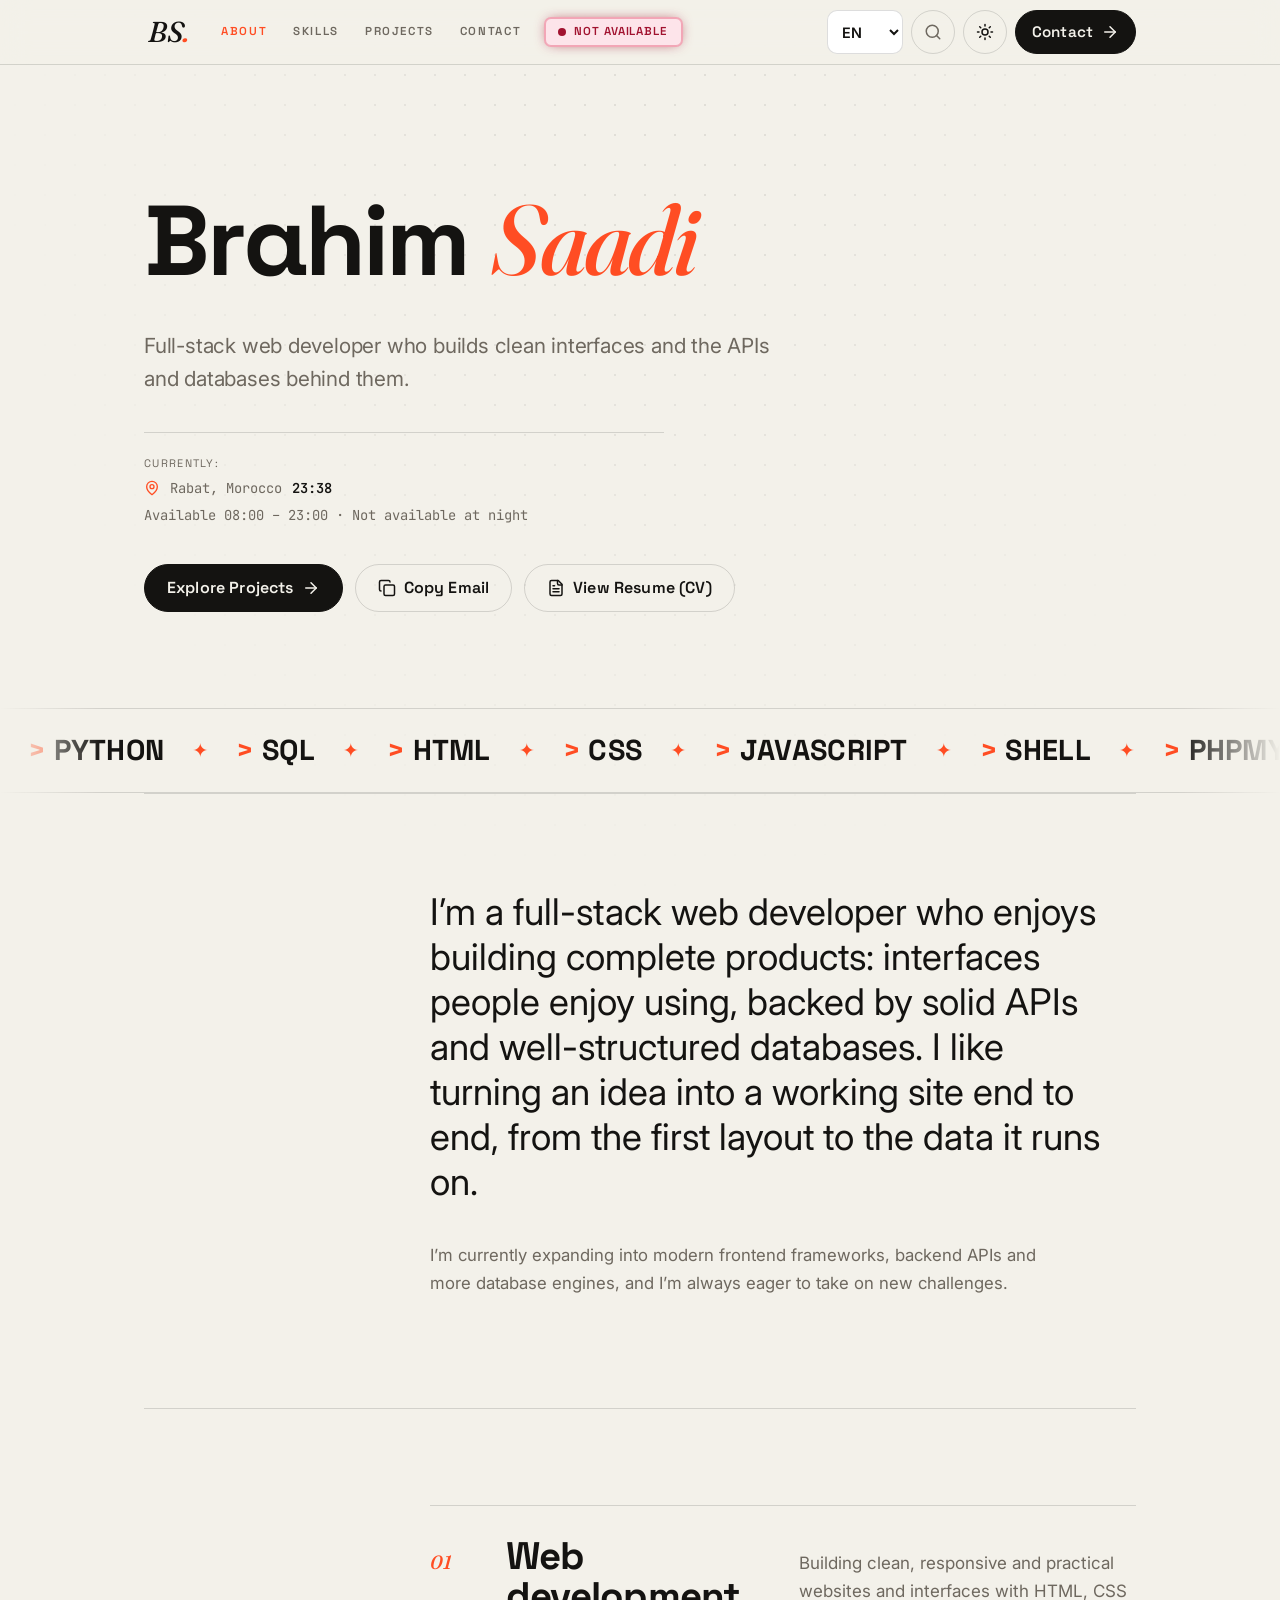
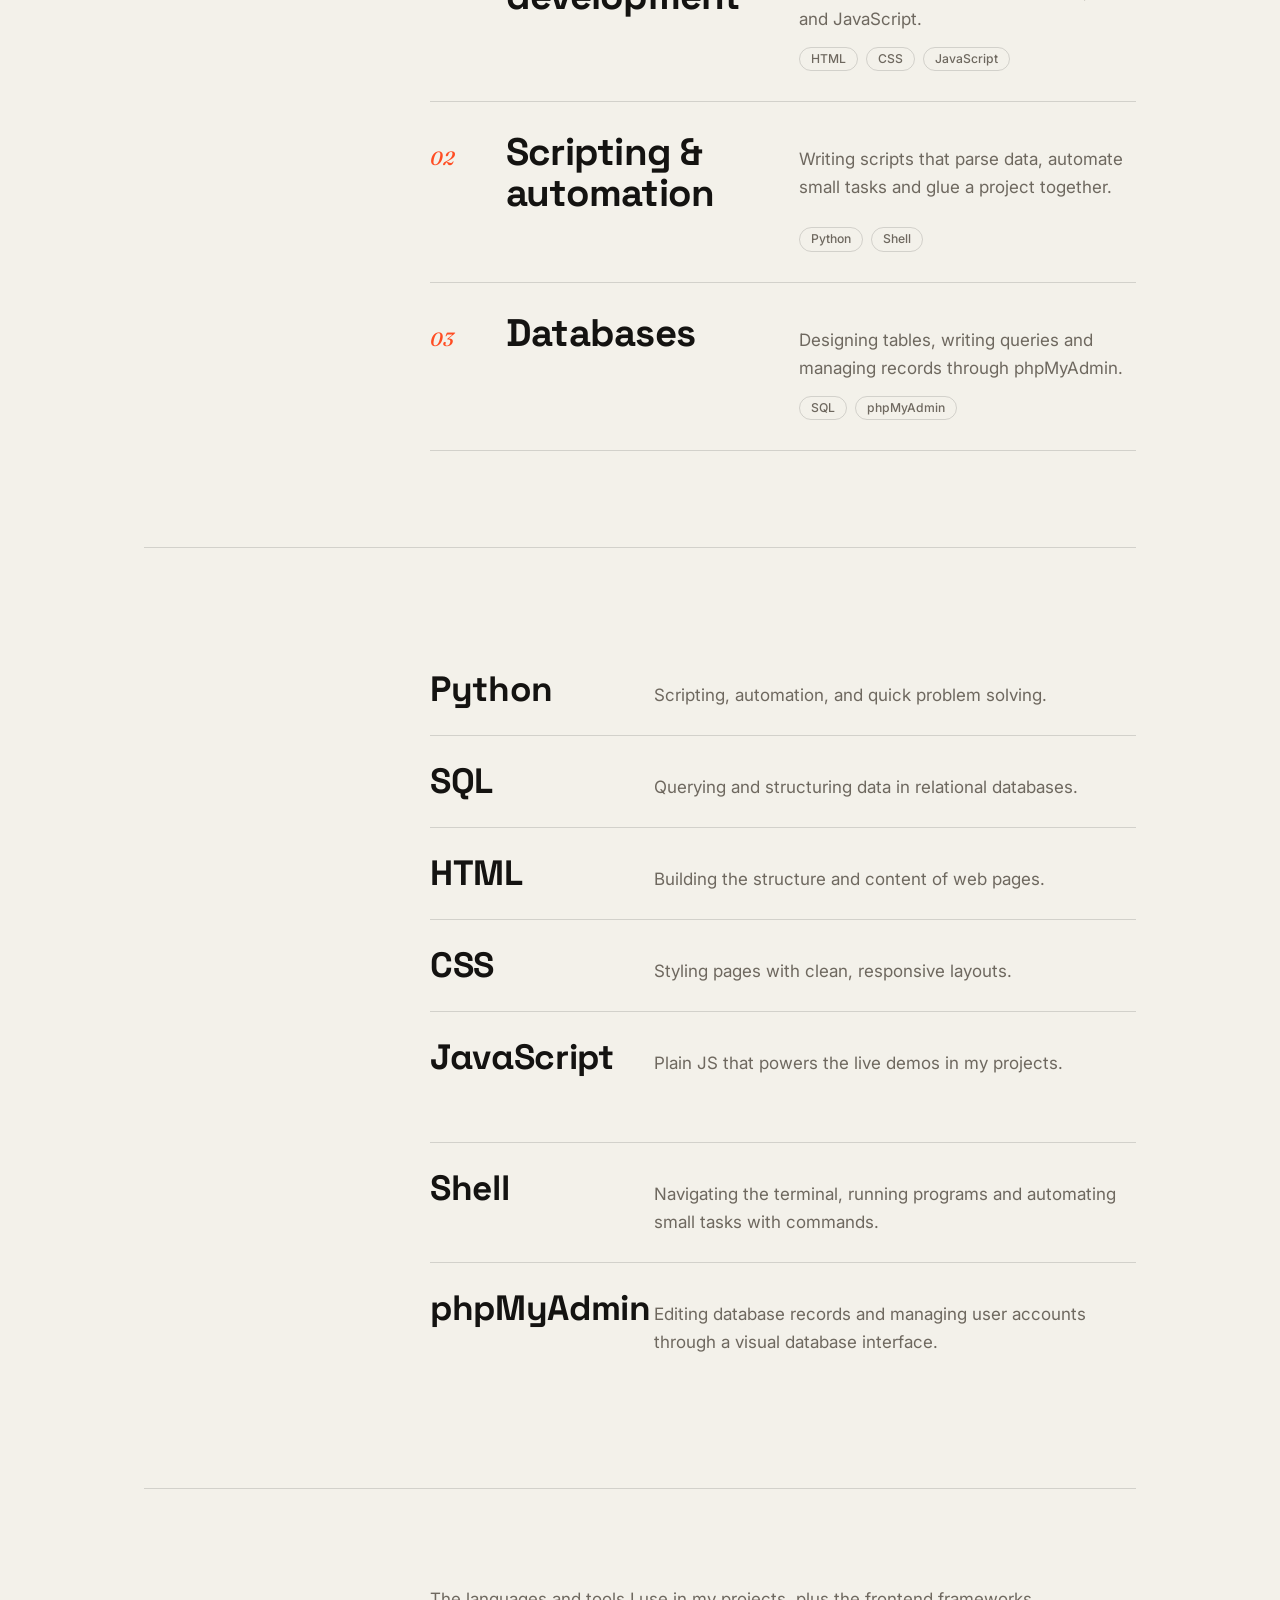
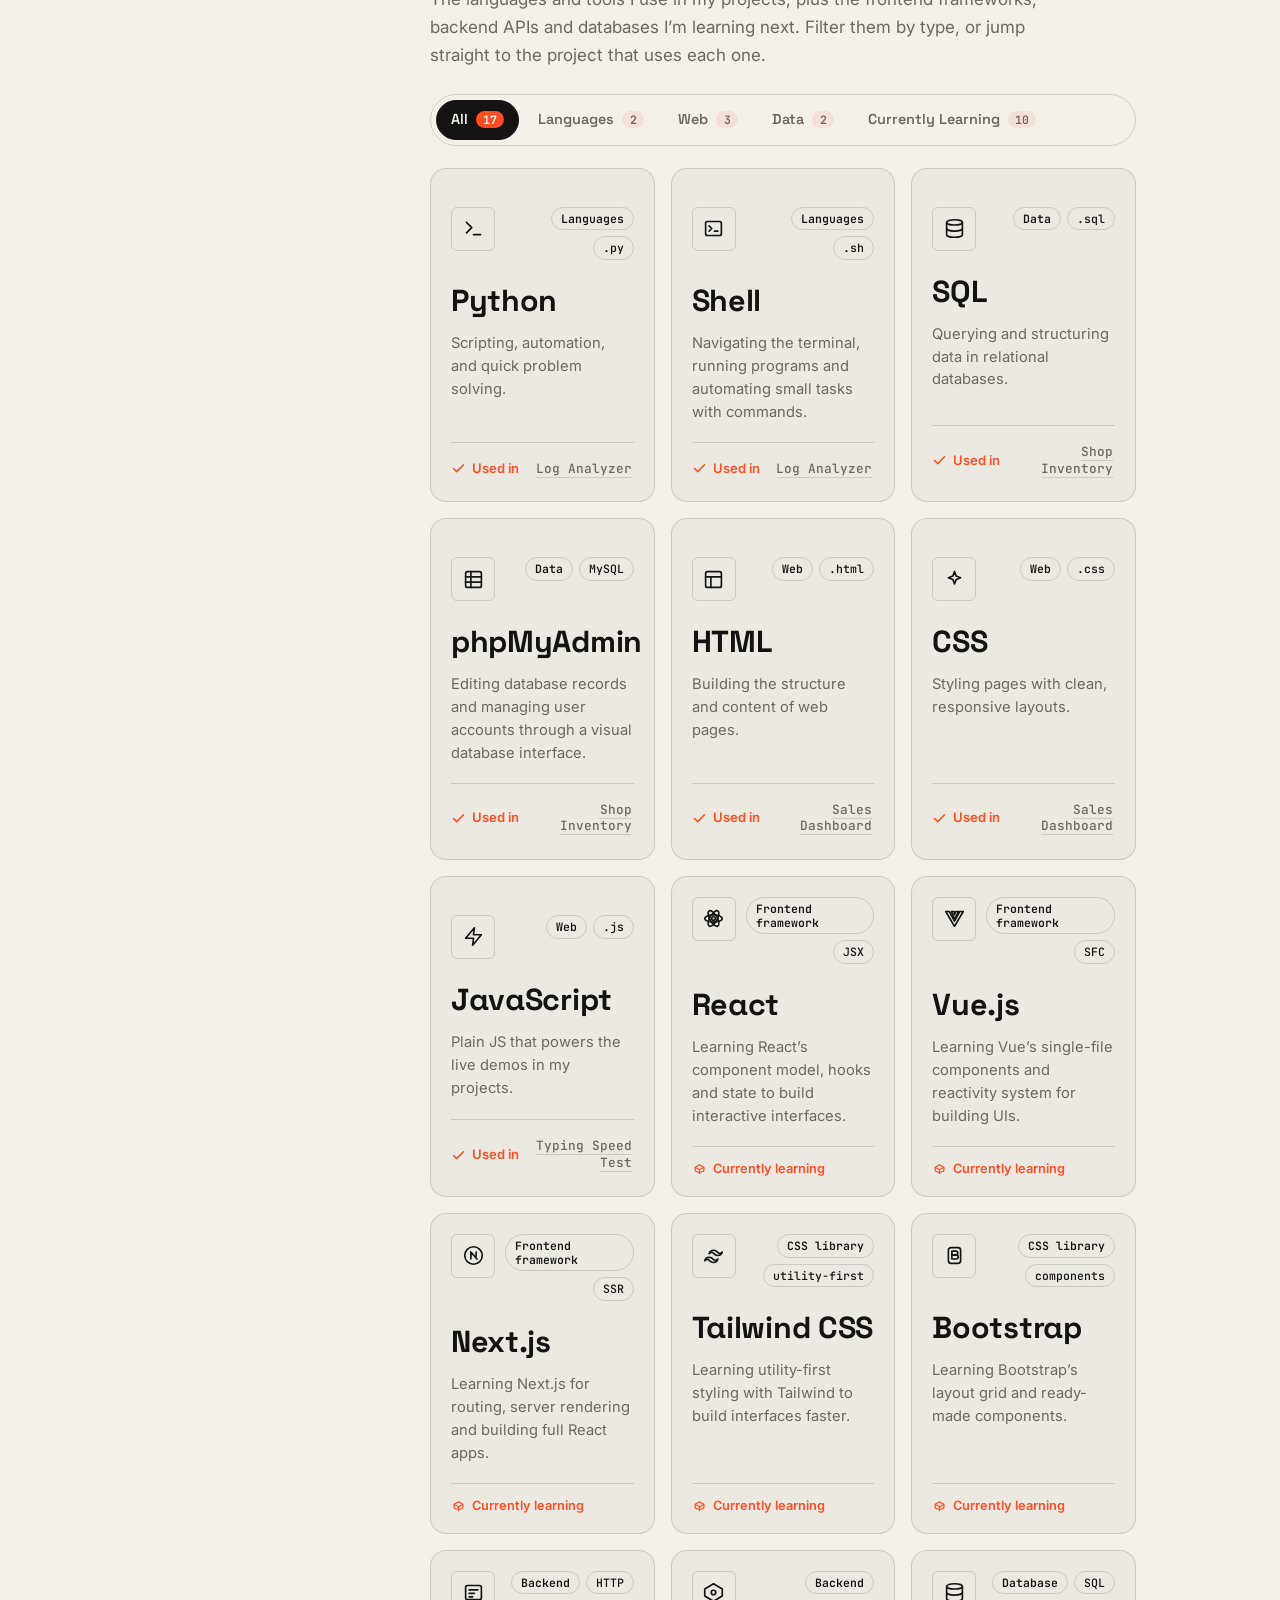
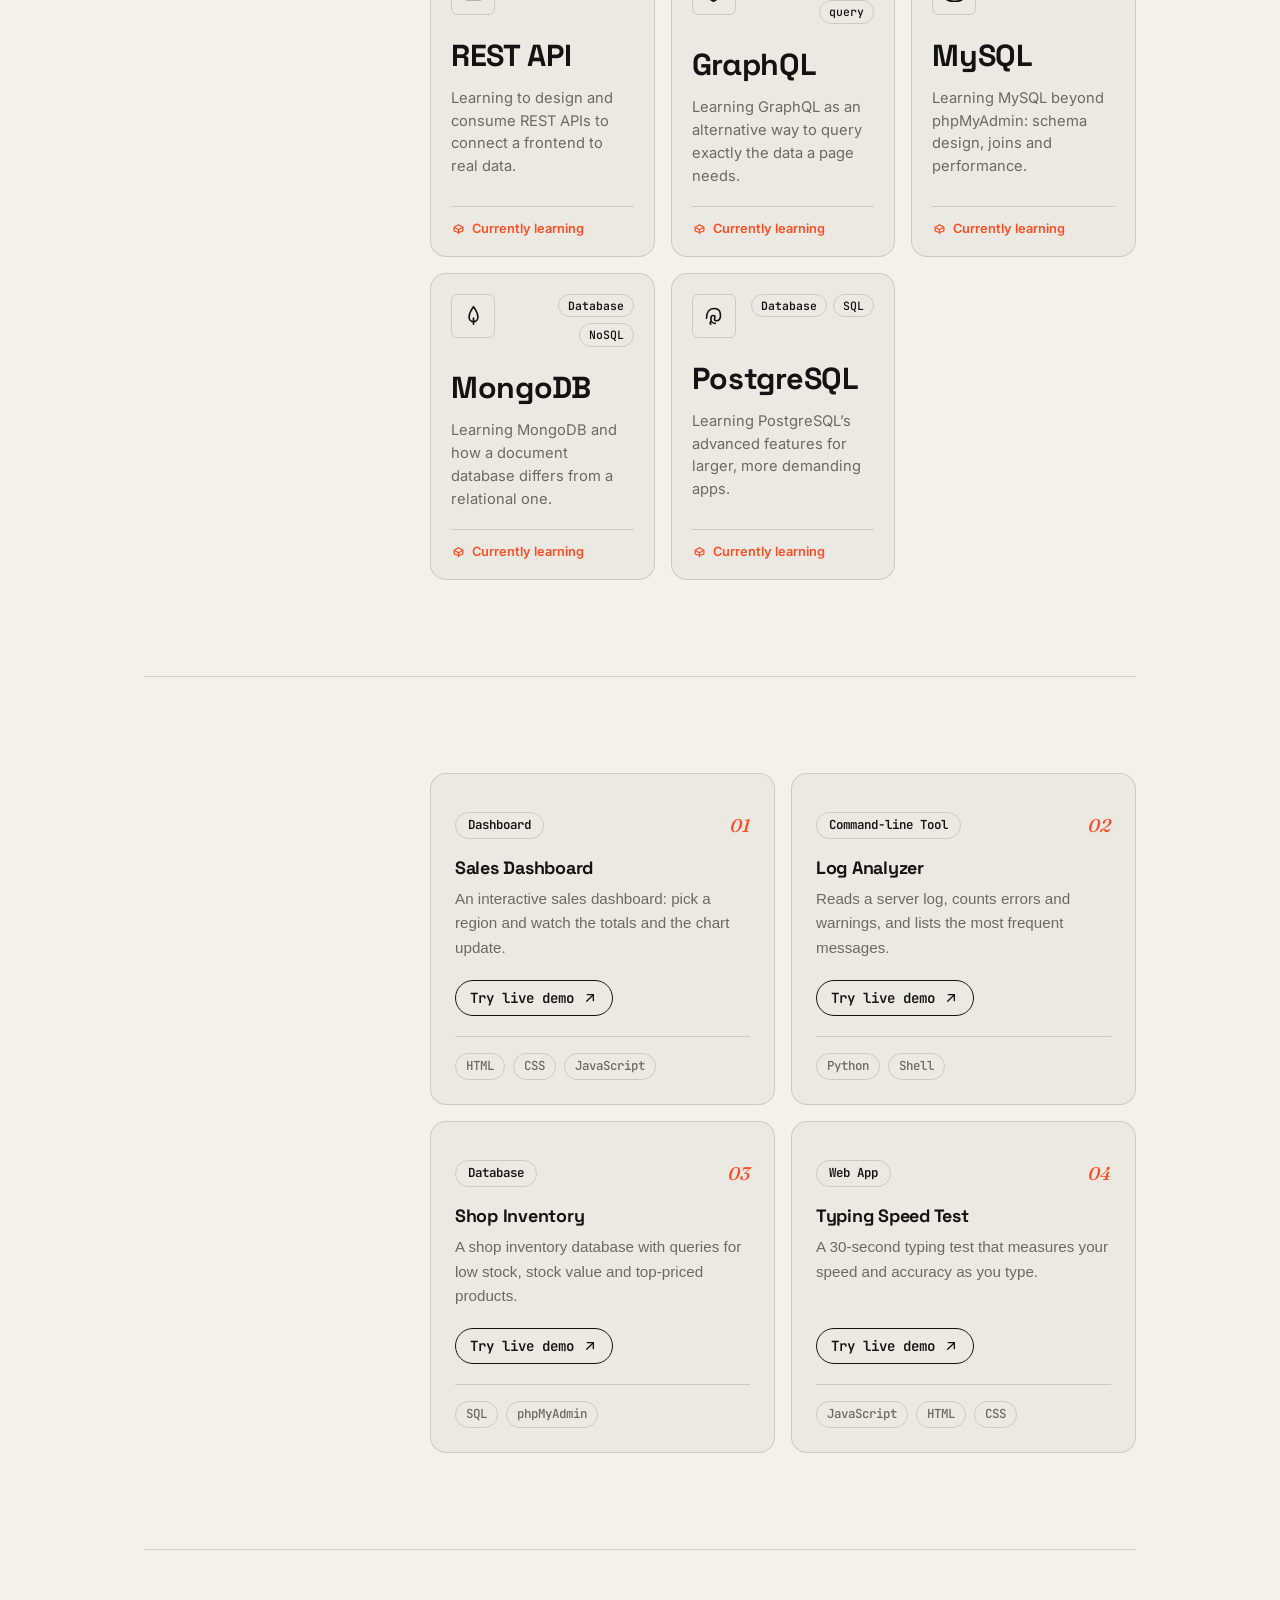
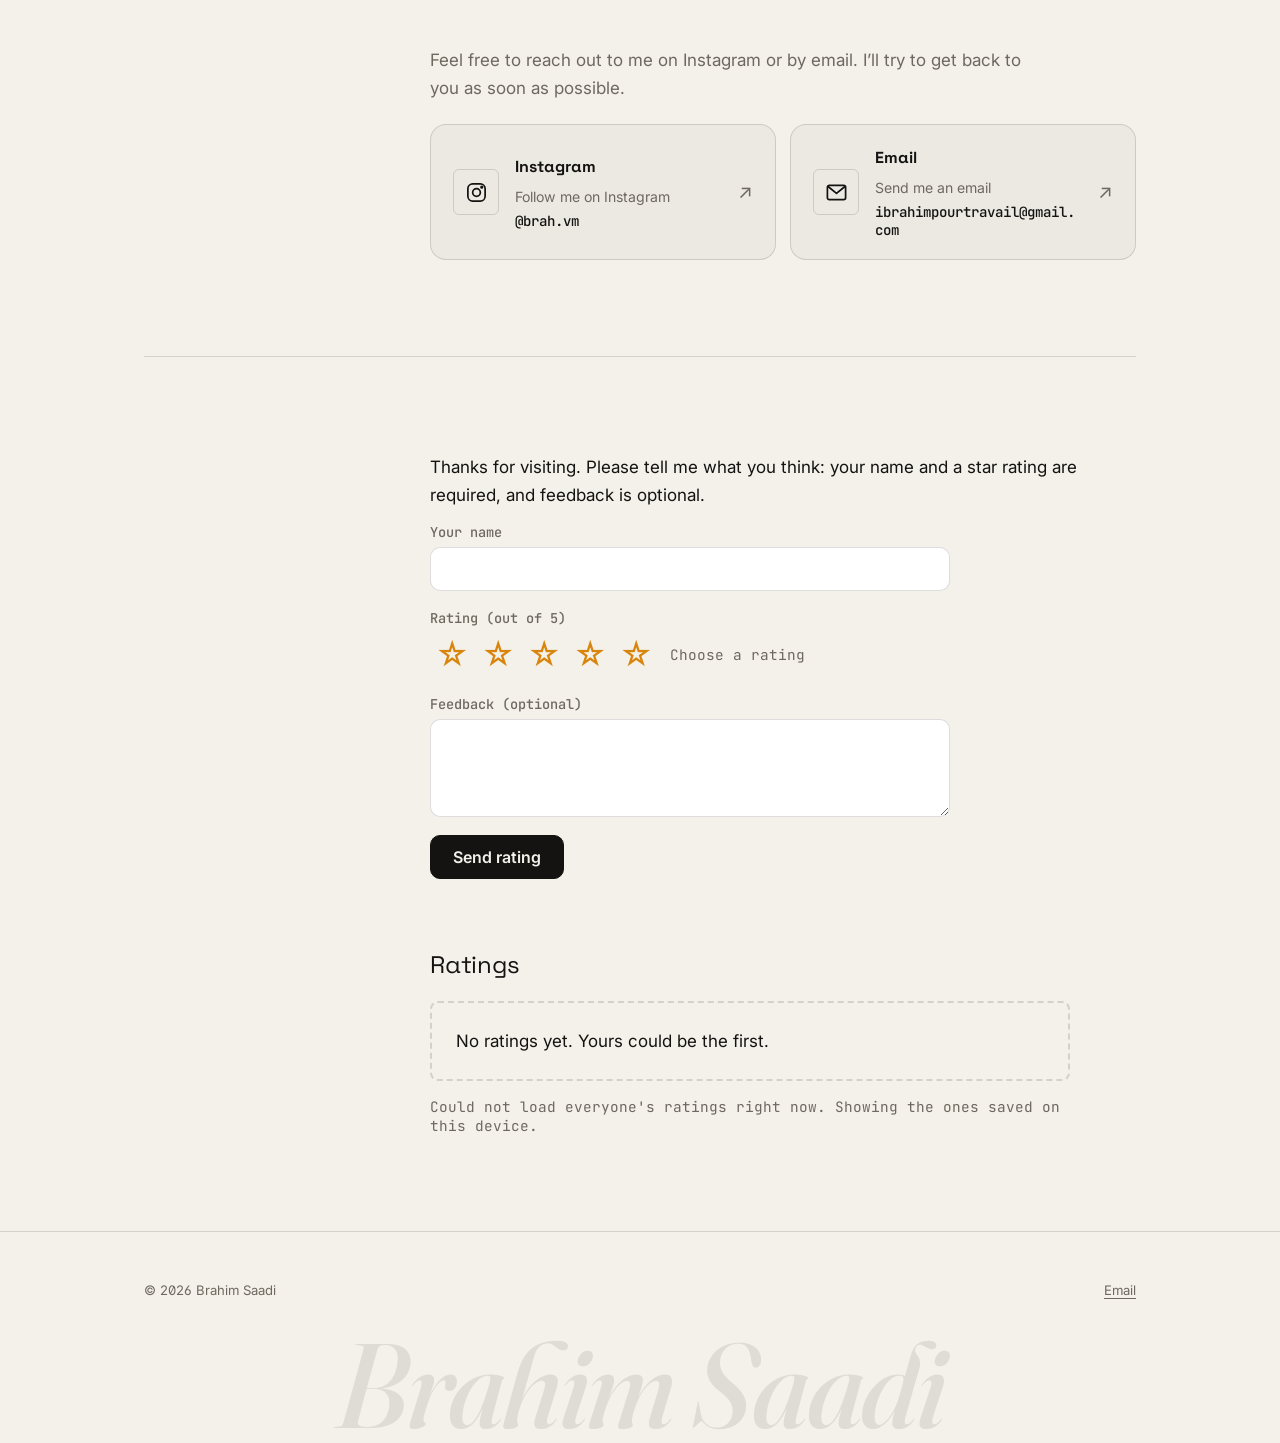
==== commit a71ecbe8: "Correct title from 'Brahim' to 'Ibrahim' in index.html" ====
--- a/index.html.html
+++ b/index.html.html
@@ -3,7 +3,7 @@
 <head>
 <meta charset="utf-8">
 <meta name="viewport" content="width=device-width, initial-scale=1, viewport-fit=cover">
-<title>Brahim Saadi – Portfolio</title>
+<title>Ibrahim Saadi – Portfolio</title>
 <script>try{var t=localStorage.getItem("portfolio-theme");if(t==="dark"||t==="light")document.documentElement.setAttribute("data-theme",t)}catch(e){}</script>
 <link rel="preconnect" href="https://fonts.googleapis.com">
 <link rel="preconnect" href="https://fonts.gstatic.com" crossorigin>
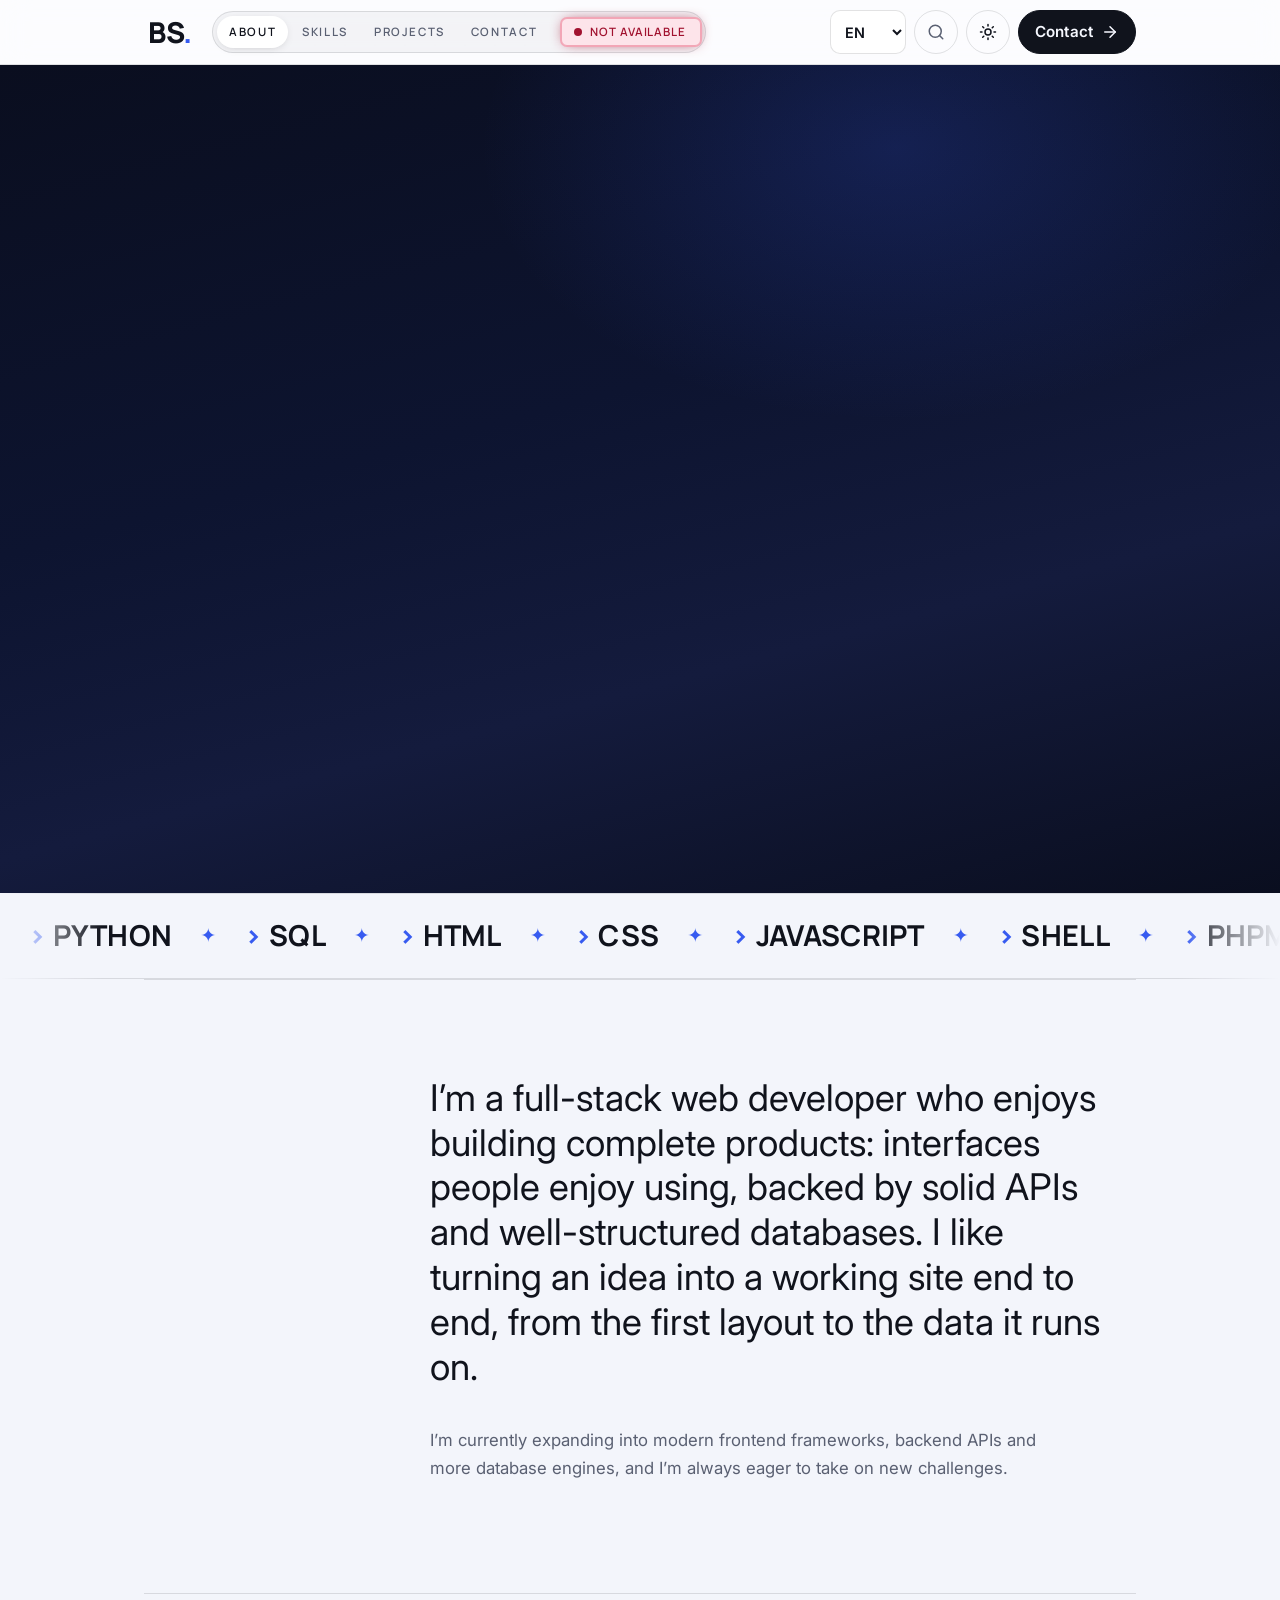
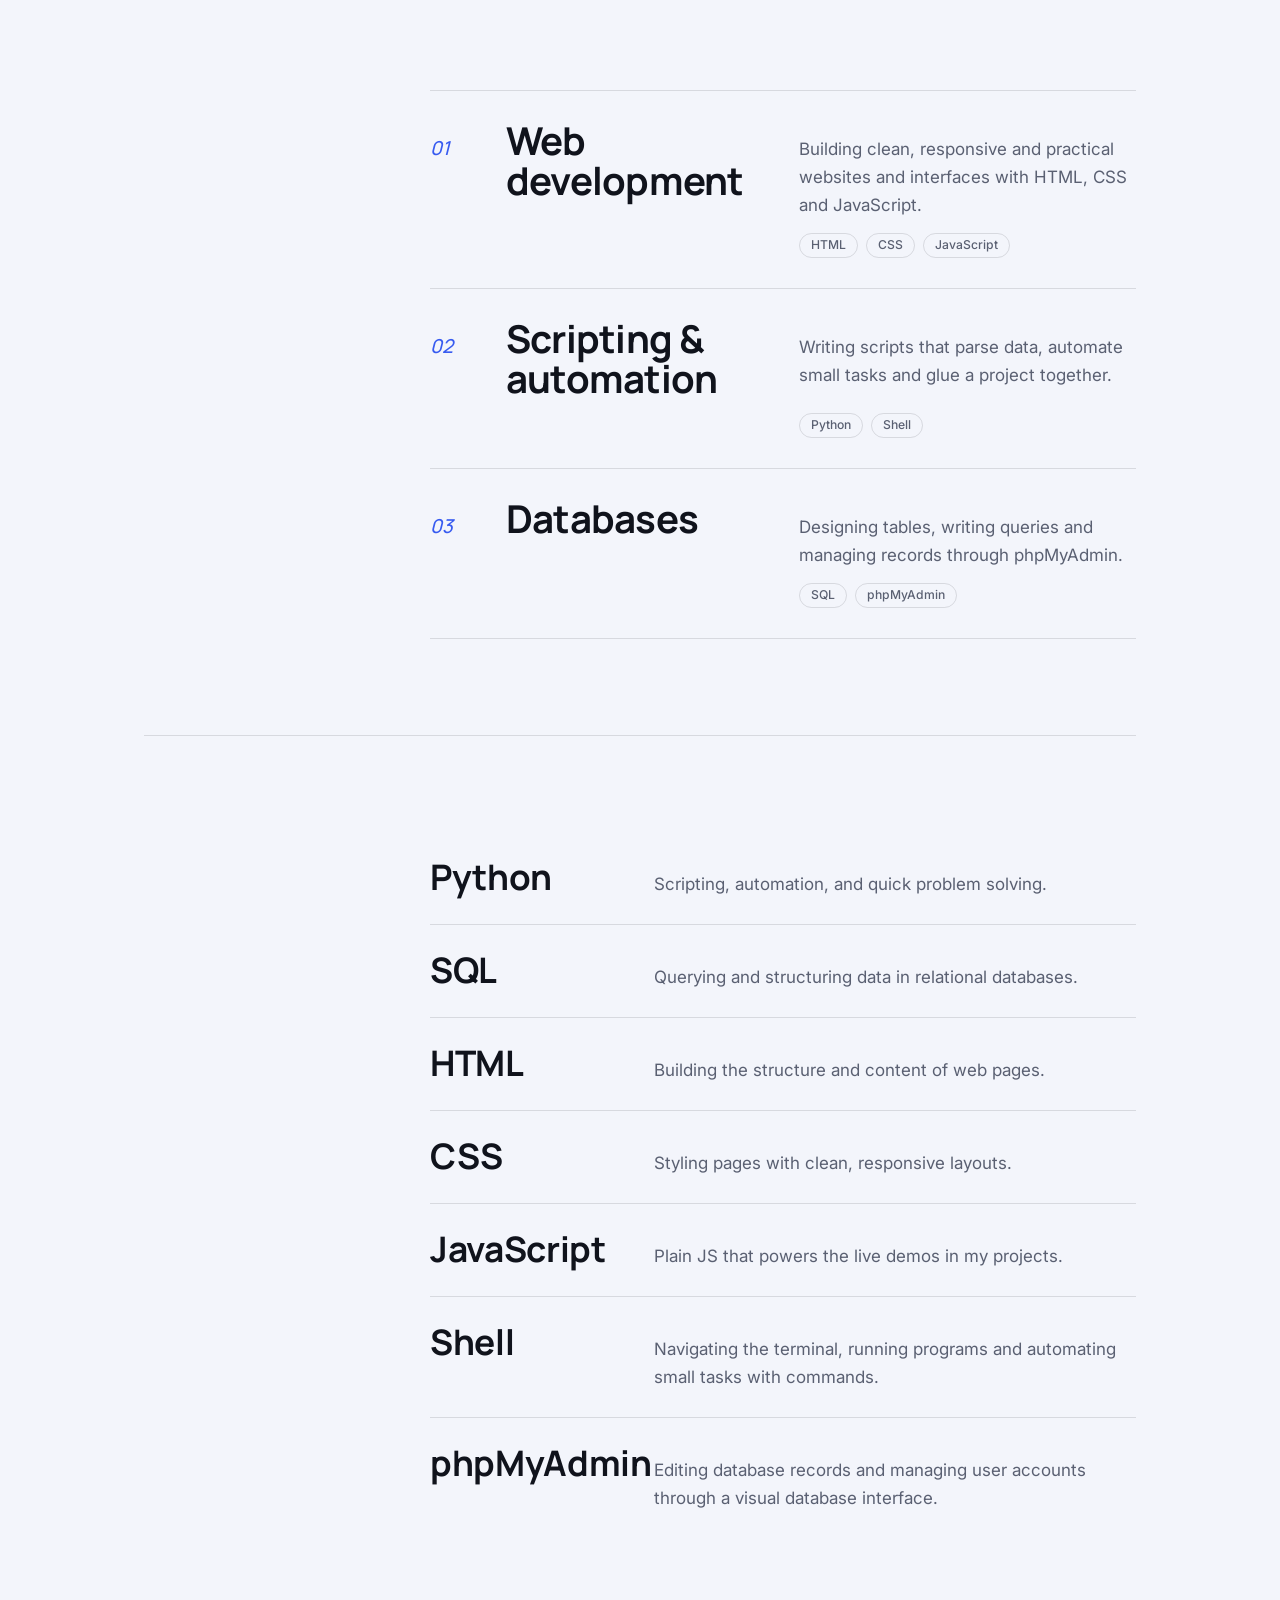
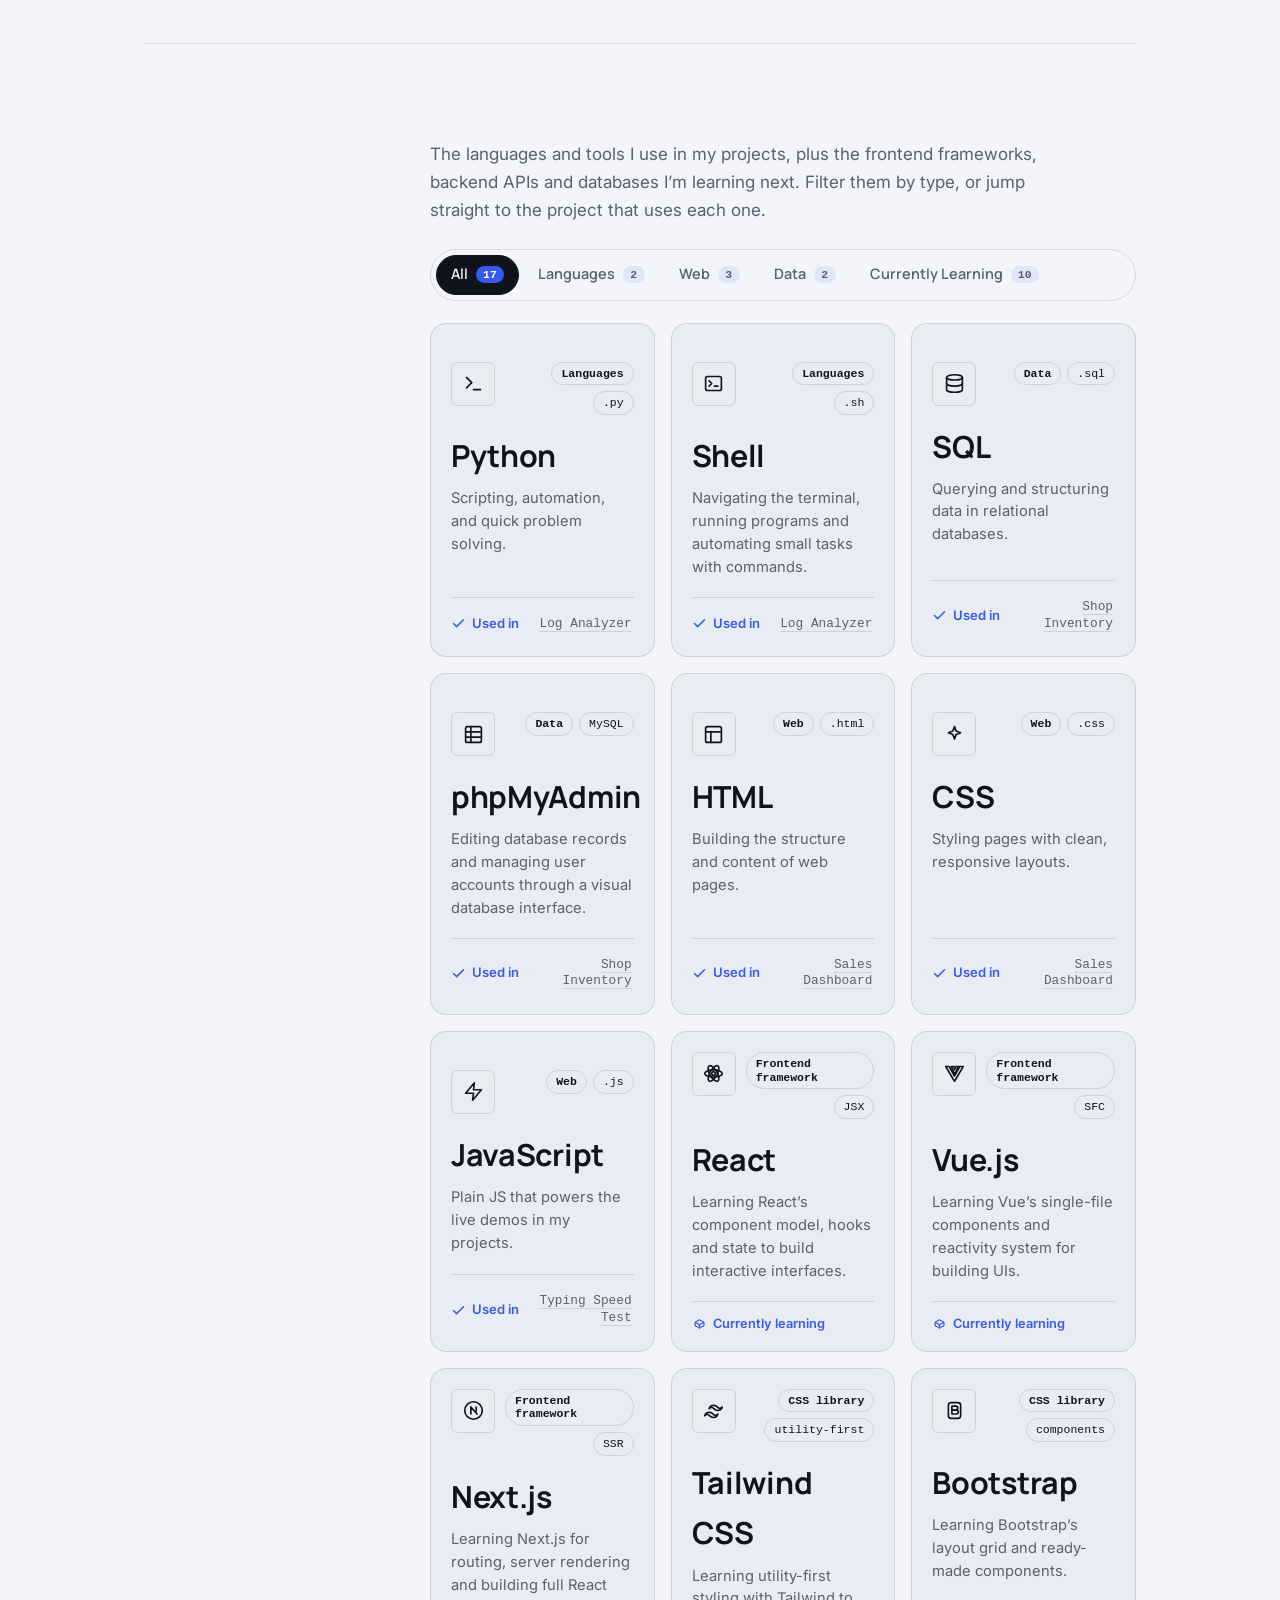
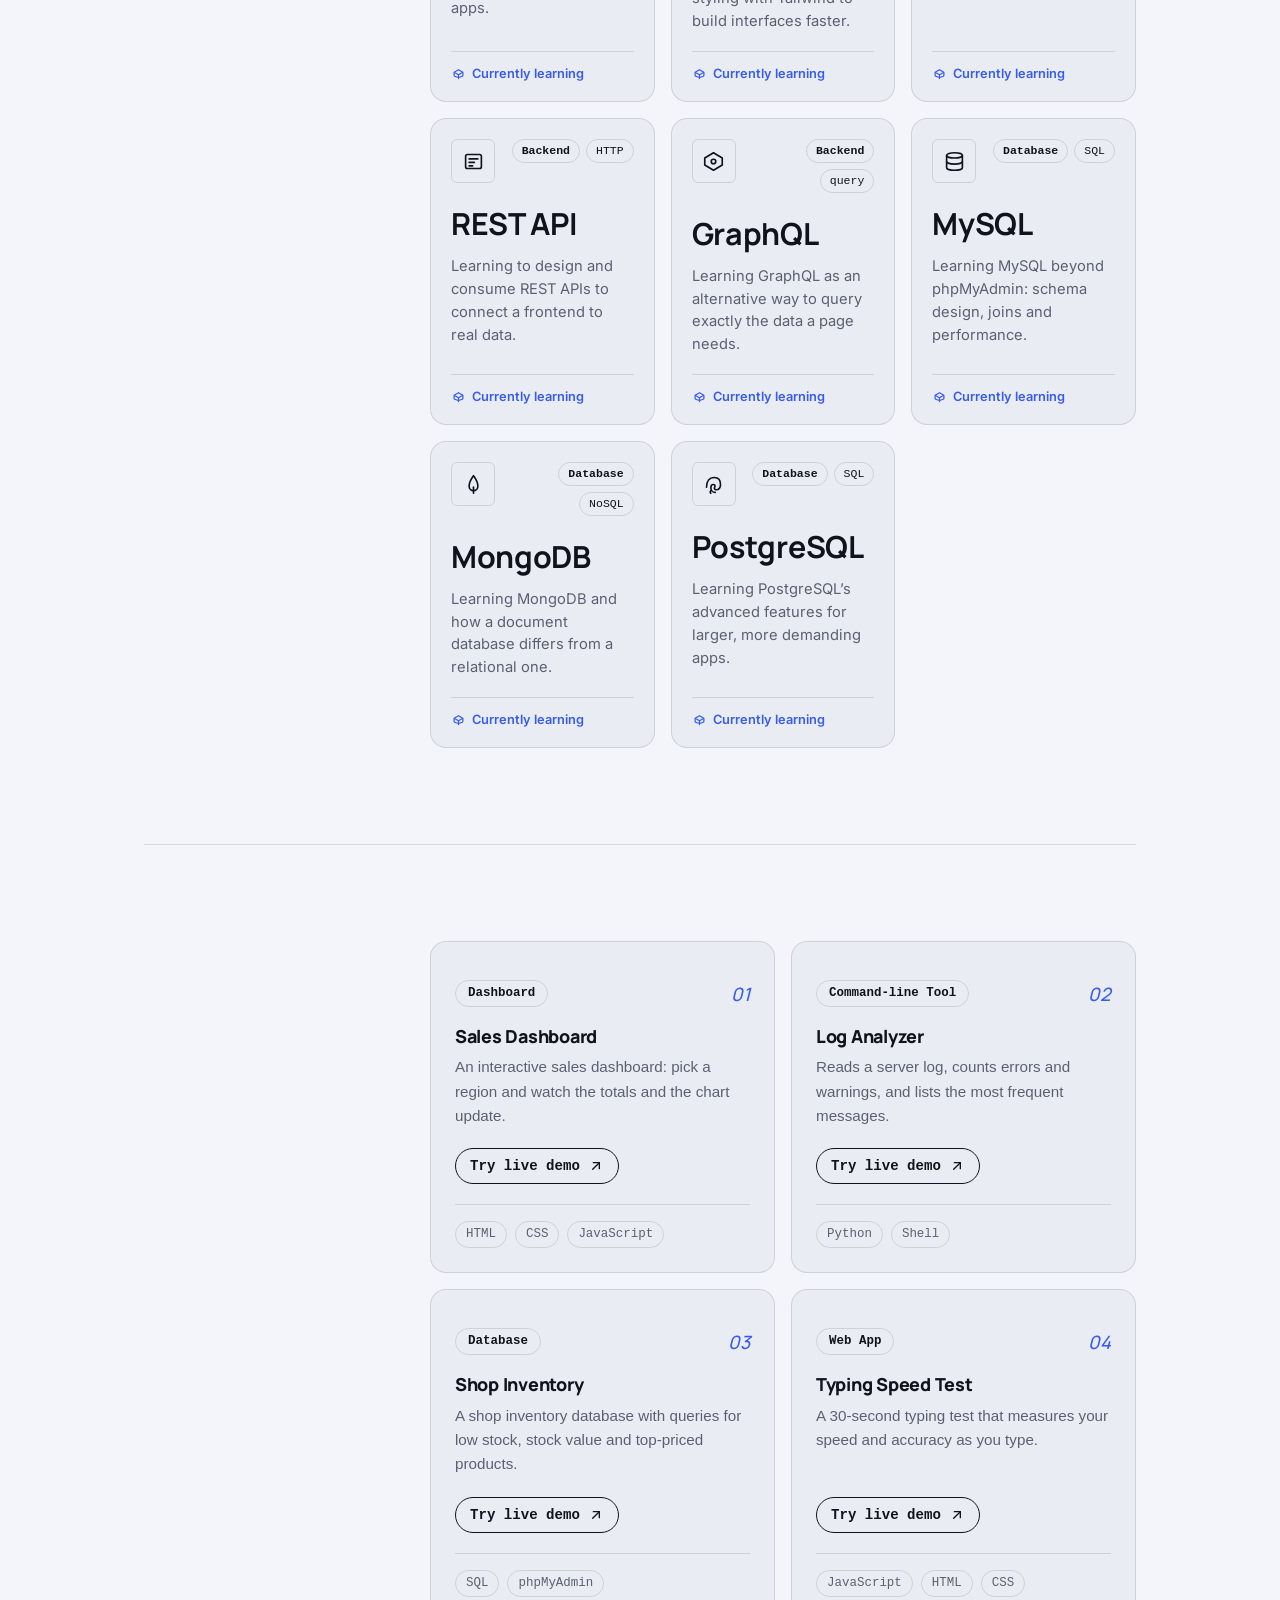
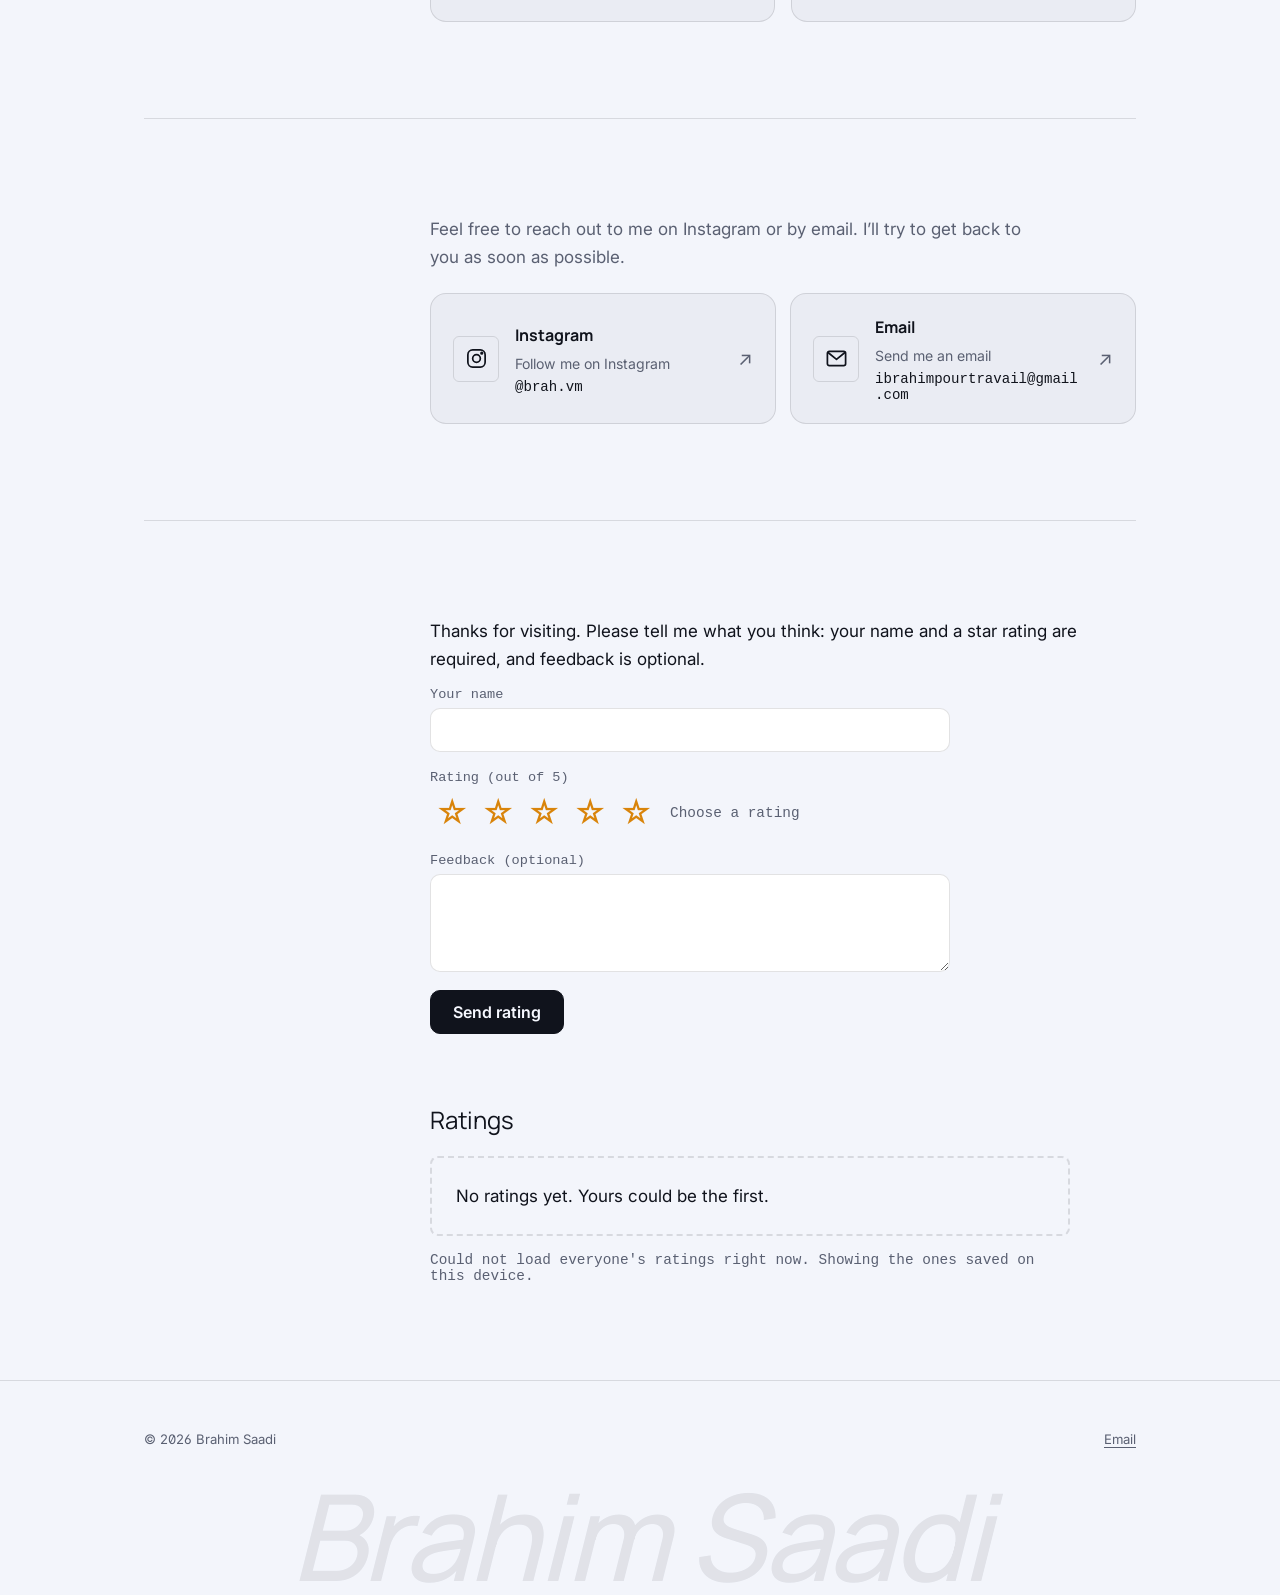
==== commit 22f88473: "Update fmt.Println message from 'Hello' to 'Goodbye'" ====
--- a/index.html.html
+++ b/index.html.html
@@ -3,11 +3,11 @@
 <head>
 <meta charset="utf-8">
 <meta name="viewport" content="width=device-width, initial-scale=1, viewport-fit=cover">
-<title>Ibrahim Saadi – Portfolio</title>
+<title>Brahim Saadi – Portfolio</title>
 <script>try{var t=localStorage.getItem("portfolio-theme");if(t==="dark"||t==="light")document.documentElement.setAttribute("data-theme",t)}catch(e){}</script>
 <link rel="preconnect" href="https://fonts.googleapis.com">
 <link rel="preconnect" href="https://fonts.gstatic.com" crossorigin>
-<link href="https://fonts.googleapis.com/css2?family=Space+Grotesk:wght@400;500;600;700&family=Fraunces:ital,wght@0,500;1,400;1,500;1,600&family=Inter:wght@400;500;600;700;800&family=JetBrains+Mono:wght@400;500;600&family=IBM+Plex+Sans+Arabic:wght@400;500;600;700&display=swap" rel="stylesheet">
+<link href="https://fonts.googleapis.com/css2?family=Manrope:wght@500;600;700;800&family=Inter:wght@400;500;600;700;800&family=IBM+Plex+Sans+Arabic:wght@400;500;600;700&display=swap" rel="stylesheet">
 <style>
 /* Palette: soft violet and cyan on a glowing aurora background, with gold only for stars and code strings.
    Layout: sticky header with search, theme and contact buttons above a single reading column. */
@@ -788,6 +788,75 @@
   #custom-cursor.hovering{width:46px;height:46px;background:var(--fg)}
 }
 
+/* ===== v6: deep-navy, glass-card hero with a cursor spotlight and heavy motion ===== */
+:root{--bg:#f3f5fb;--fg:#10131c;--muted:#5a6072;--line:rgba(16,19,28,.12);--accent:#375bf0;--accent2:#375bf0;--tint:rgba(55,91,240,.1);--glass:rgba(255,255,255,.7);--btn:#10131c;--btn-hover:#375bf0;--on-btn:#f6f8ff;--solid:#ffffff;--panel:rgba(16,19,28,.035);--font-head:"Manrope","Inter",system-ui,sans-serif;--font-accent:"Manrope","Inter",system-ui,sans-serif;--font-body:"Inter","Segoe UI",system-ui,sans-serif}
+@media (prefers-color-scheme:dark){:root:not([data-theme="light"]){--bg:#070a16;--fg:#f4f6fb;--muted:#9aa1b8;--line:rgba(244,246,251,.14);--accent:#8aafff;--accent2:#8aafff;--tint:rgba(138,175,255,.14);--glass:rgba(8,11,24,.72);--btn:#f4f6fb;--btn-hover:#8aafff;--on-btn:#0a0e1c;--solid:#0d1226;--panel:rgba(244,246,251,.045)}}
+:root[data-theme="dark"]{--bg:#070a16;--fg:#f4f6fb;--muted:#9aa1b8;--line:rgba(244,246,251,.14);--accent:#8aafff;--accent2:#8aafff;--tint:rgba(138,175,255,.14);--glass:rgba(8,11,24,.72);--btn:#f4f6fb;--btn-hover:#8aafff;--on-btn:#0a0e1c;--solid:#0d1226;--panel:rgba(244,246,251,.045)}
+h1 em{font-style:normal;color:var(--accent)}
+.brand{font-family:var(--font-head);font-style:normal;font-weight:800}
+.nav-links{padding:4px;border-radius:999px;background:var(--panel);border:1px solid var(--line)}
+.nav-links a{border-radius:999px;font-weight:600}
+.nav-links a:hover{background:var(--solid)}
+.nav-links a[aria-current]{background:var(--solid);box-shadow:0 2px 10px -4px rgba(0,0,0,.25)}
+.nav-links a[aria-current]::before,.nav-links a[aria-current]::after{display:none}
+.nav-links a[aria-current]{color:var(--fg)}
+.btn{font-family:var(--font-body);font-weight:600}
+
+/* hero: full-bleed edge to edge, breaking out of the centered .wrap column while
+   keeping its own content lined up with that same column */
+.hero{position:relative;isolation:isolate;overflow:hidden;border-radius:0;
+    width:100vw;margin-left:calc(50% - 50vw);margin-right:calc(50% - 50vw);
+    padding:min(14vh,140px) max(24px,calc((100vw - 1040px)/2 + 24px)) 64px;
+    min-height:92vh;display:flex;flex-direction:column;justify-content:center;
+    background:
+    radial-gradient(640px 420px at var(--mx,70%) var(--my,10%),color-mix(in srgb,var(--accent) 24%,transparent),transparent 65%),
+    linear-gradient(165deg,#0a0e1f 0%,#0d1430 42%,#141b3d 68%,#0a0e1f 100%)}
+@media (max-width:860px){.hero{min-height:auto;padding:max(24px,calc(env(safe-area-inset-top,0px) + 96px)) 20px 40px}}
+:root:not([data-theme="dark"]) .hero{background:
+    radial-gradient(640px 420px at var(--mx,70%) var(--my,10%),color-mix(in srgb,var(--accent) 20%,transparent),transparent 65%),
+    linear-gradient(165deg,#0a0e1f 0%,#0d1430 42%,#141b3d 68%,#0a0e1f 100%)}
+.hero *{color:#f4f6fb}
+.hero .muted,.hero .role,.hero .where{color:#aab2cf}
+.hero-texture{position:absolute;inset:0;z-index:0;pointer-events:none;opacity:.5;
+  background-image:repeating-linear-gradient(100deg,rgba(255,255,255,.05) 0 1px,transparent 1px 90px);
+  animation:textureDrift 22s linear infinite}
+@keyframes textureDrift{from{background-position-x:0}to{background-position-x:900px}}
+.hero-main{position:relative;z-index:1;max-width:min(640px,100%)}
+.hero h1{font-size:clamp(2.4rem,5.4vw,4.2rem);white-space:normal;overflow-wrap:normal;word-break:keep-all}
+.hero h1,.hero .role,.hero .where,.hero-actions{opacity:1}
+.hero .btn-primary,.hero .btn-primary *{color:#0a0e1c}
+.hero .btn-primary:hover,.hero .btn-primary:hover *{color:#fff}
+.hero .role{color:#c3c9e4;max-width:48ch}
+.hero .where-item{color:#aab2cf}
+.hero .where svg{color:var(--accent)}
+.hero .btn{border-color:rgba(244,246,251,.22)}
+.hero .btn:not(.btn-primary){background:rgba(244,246,251,.06);color:#f4f6fb}
+.hero .btn:not(.btn-primary):hover{background:rgba(244,246,251,.14)}
+.hero .btn-primary{background:#f4f6fb;color:#0a0e1c;border-color:#f4f6fb}
+.hero .btn-primary:hover{background:var(--accent);border-color:var(--accent);color:#fff}
+
+/* floating glass card, like a quick "status + recent work" panel */
+.hero-card{position:absolute;z-index:2;top:40px;inset-inline-end:clamp(16px,3vw,48px);width:min(260px,38vw);display:flex;flex-direction:column;gap:10px;padding:18px;text-decoration:none;color:#f4f6fb;background:rgba(244,246,251,.08);border:1px solid rgba(244,246,251,.16);border-radius:18px;-webkit-backdrop-filter:blur(18px) saturate(1.3);backdrop-filter:blur(18px) saturate(1.3);box-shadow:0 30px 60px -28px rgba(0,0,0,.6);animation:cardFloat 6s ease-in-out infinite;transition:border-color .3s ease,background .3s ease;will-change:transform}
+.hero-card:hover{border-color:rgba(244,246,251,.32);background:rgba(244,246,251,.12)}
+@keyframes cardFloat{0%,100%{transform:translateY(0)}50%{transform:translateY(-8px)}}
+.hero-card-tag{display:inline-flex;align-items:center;gap:7px;font:600 .72rem/1 var(--font-head);text-transform:uppercase;letter-spacing:.08em;color:#9fe8b8}
+.hero-card-dot{width:7px;height:7px;border-radius:50%;background:#3ddc84;box-shadow:0 0 0 3px rgba(61,220,132,.22)}
+.hero-card-row{display:flex;align-items:baseline;justify-content:space-between;gap:10px;padding-top:9px;border-top:1px solid rgba(244,246,251,.14)}
+.hero-card-title{font:700 .92rem/1.2 var(--font-head);letter-spacing:-.01em}
+.hero-card-meta{font:500 .7rem/1 var(--font-body);color:#9aa1b8;white-space:nowrap}
+@media (prefers-reduced-motion:reduce){.hero-card{animation:none}.hero-texture{animation:none}}
+
+/* bottom feature strip, like a row of trust badges under the headline */
+.hero-features{position:relative;z-index:1;display:flex;flex-wrap:wrap;gap:22px 34px;margin-top:40px;padding-top:22px;border-top:1px solid rgba(244,246,251,.14)}
+.hf{display:flex;align-items:center;gap:9px;font:600 .84rem/1.1 var(--font-body);color:#d7dcf2}
+.hf svg{width:17px;height:17px;flex:none;fill:none;stroke:var(--accent);stroke-width:1.8;stroke-linecap:round;stroke-linejoin:round}
+
+@media (max-width:860px){
+  .hero{border-radius:20px;padding:40px 20px 28px}
+  .hero-main{max-width:100%}
+  .hero-card{position:static;width:100%;margin-top:26px;animation:none}
+  .hero-features{gap:14px 24px;margin-top:28px}
+}
 </style>
 </head>
 <body id="top">
@@ -866,7 +935,9 @@
 </div>
 </header>
 <main class="wrap">
-<div class="hero">
+<div class="hero" id="hero-spot">
+<div class="hero-texture" aria-hidden="true"></div>
+<div class="hero-main">
 <h1>Brahim <em>Saadi</em><span class="cursor" aria-hidden="true"></span></h1>
 <p class="role" data-i18n="role">Full-stack web developer who builds clean interfaces and the APIs and databases behind them.</p>
 <p class="where"><span class="where-item"><svg viewBox="0 0 24 24" aria-hidden="true"><path d="M20 10c0 6-8 12-8 12S4 16 4 10a8 8 0 0 1 16 0Z"/><circle cx="12" cy="10" r="3"/></svg><span>Rabat, Morocco</span><time id="rabat-time" datetime=""></time></span><span class="where-item" id="avail-hours">Available 08:00 – 23:00 · Not available at night</span></p>
@@ -875,6 +946,18 @@
 <button class="btn btn-lg" id="copy-email" type="button" hidden><svg id="copy-icon" viewBox="0 0 24 24" aria-hidden="true"><rect width="14" height="14" x="8" y="8" rx="2" ry="2"/><path d="M4 16c-1.1 0-2-.9-2-2V4c0-1.1.9-2 2-2h10c1.1 0 2 .9 2 2"/></svg><svg id="check-icon" viewBox="0 0 24 24" aria-hidden="true" hidden><path d="M20 6 9 17l-5-5"/></svg><span id="copy-label">Copy Email</span></button>
 <a class="btn btn-lg" id="hero-cv" href="#" target="_blank" rel="noopener" hidden><svg viewBox="0 0 24 24" aria-hidden="true"><path d="M15 2H6a2 2 0 0 0-2 2v16a2 2 0 0 0 2 2h12a2 2 0 0 0 2-2V7Z"/><path d="M14 2v4a2 2 0 0 0 2 2h4"/><path d="M10 9H8"/><path d="M16 13H8"/><path d="M16 17H8"/></svg>View Resume (CV)</a>
 <span class="sr" id="copy-status" role="status"></span>
+</div>
+</div>
+<a class="hero-card" href="#projects" id="hero-card">
+<span class="hero-card-tag"><span class="hero-card-dot" aria-hidden="true"></span><span data-i18n="Open to work">Open to work</span></span>
+<span class="hero-card-row"><span class="hero-card-title" data-i18n="Building websites">Building websites</span></span>
+<span class="hero-card-row"><span class="hero-card-title" data-i18n="Managing databases">Managing databases</span></span>
+</a>
+<div class="hero-features">
+<div class="hf"><svg viewBox="0 0 24 24" aria-hidden="true"><path d="m18 16 4-4-4-4M6 8l-4 4 4 4M14.5 4l-5 16"/></svg><span data-i18n="Clean, tested code">Clean, tested code</span></div>
+<div class="hf"><svg viewBox="0 0 24 24" aria-hidden="true"><circle cx="12" cy="12" r="9"/><path d="M12 7v5l3 3"/></svg><span data-i18n="Fast turnaround">Fast turnaround</span></div>
+<div class="hf"><svg viewBox="0 0 24 24" aria-hidden="true"><path d="M20 10c0 6-8 12-8 12S4 16 4 10a8 8 0 0 1 16 0Z"/><circle cx="12" cy="10" r="3"/></svg><span>Rabat, Morocco</span></div>
+<div class="hf"><svg viewBox="0 0 24 24" aria-hidden="true"><path d="M8 12h.01M12 12h.01M16 12h.01M21 12c0 4.97-4.03 9-9 9-1.5 0-2.9-.37-4.15-1.02L3 21l1.09-3.27A8.96 8.96 0 0 1 3 12c0-4.97 4.03-9 9-9s9 4.03 9 9Z"/></svg><span data-i18n="Open to freelance work">Open to freelance work</span></div>
 </div>
 </div>
 
@@ -1479,6 +1562,57 @@
   if (desktopPointer.matches && !lessMotion.matches) {
     document.querySelectorAll(".btn").forEach(makeMagnetic);
   }
+})();
+</script>
+<script>
+// ===== v6 motion: cursor spotlight on the hero + a gentle card tilt =====
+(() => {
+  const lessMotion = window.matchMedia("(prefers-reduced-motion: reduce)");
+  const desktopPointer = window.matchMedia("(hover: hover) and (pointer: fine)");
+  const hero = document.getElementById("hero-spot");
+  const card = document.getElementById("hero-card");
+  if (!hero || !desktopPointer.matches || lessMotion.matches) return;
+
+  let targetX = 70, targetY = 10, curX = targetX, curY = targetY;
+  let tiltX = 0, tiltY = 0, curTiltX = 0, curTiltY = 0;
+  let hovering = false;
+
+  hero.addEventListener("mousemove", (event) => {
+    const r = hero.getBoundingClientRect();
+    targetX = ((event.clientX - r.left) / r.width) * 100;
+    targetY = ((event.clientY - r.top) / r.height) * 100;
+    hovering = true;
+    if (card) {
+      const cr = card.getBoundingClientRect();
+      const cx = (event.clientX - cr.left - cr.width / 2) / cr.width;
+      const cy = (event.clientY - cr.top - cr.height / 2) / cr.height;
+      const nearCard = Math.abs(cx) < 1 && Math.abs(cy) < 1;
+      tiltX = nearCard ? cy * -3 : 0;
+      tiltY = nearCard ? cx * 4 : 0;
+    }
+  });
+  hero.addEventListener("mouseleave", () => { hovering = false; tiltX = 0; tiltY = 0; });
+
+  // JS takes over the card's float once it starts animating the tilt too, so the
+  // two motions (idle bob + pointer tilt) combine smoothly instead of fighting
+  // the CSS keyframe animation for the same "transform" property.
+  if (card) card.style.animation = "none";
+  const start = performance.now();
+
+  function tick(now) {
+    curX += (targetX - curX) * 0.06;
+    curY += (targetY - curY) * 0.06;
+    curTiltX += (tiltX - curTiltX) * 0.09;
+    curTiltY += (tiltY - curTiltY) * 0.09;
+    hero.style.setProperty("--mx", curX + "%");
+    hero.style.setProperty("--my", curY + "%");
+    if (card) {
+      const bob = Math.sin((now - start) / 1600) * 7;
+      card.style.transform = `perspective(600px) translateY(${bob}px) rotateX(${curTiltX}deg) rotateY(${curTiltY}deg)`;
+    }
+    requestAnimationFrame(tick);
+  }
+  requestAnimationFrame(tick);
 })();
 </script>
 <script>
@@ -2058,9 +2192,9 @@
 (function(){
   const select = document.getElementById("language-select");
   if (!select) return;
-  const dictionaries = {fr: {"Full-stack web developer who builds clean interfaces and the APIs and databases behind them.":"Développeur web full-stack qui conçoit des interfaces soignées ainsi que les API et bases de données qui les font fonctionner.","I’m a full-stack web developer who enjoys building complete products: interfaces people enjoy using, backed by solid APIs and well-structured databases. I like turning an idea into a working site end to end, from the first layout to the data it runs on.":"Je suis développeur web full-stack et j’aime créer des produits complets : des interfaces agréables à utiliser, appuyées par des API solides et des bases de données bien conçues. J’aime transformer une idée en site fonctionnel de bout en bout, de la première maquette aux données qui le font tourner.","I’m currently expanding into modern frontend frameworks, backend APIs and more database engines, and I’m always eager to take on new challenges.":"Je développe actuellement mes compétences en frameworks frontend modernes, en API backend et en nouveaux moteurs de bases de données, et je suis toujours partant pour relever de nouveaux défis.","Scripting & automation":"Scripts et automatisation","Writing scripts that parse data, automate small tasks and glue a project together.":"Écrire des scripts qui analysent des données, automatisent de petites tâches et relient les différentes parties d’un projet.","Currently Learning":"En cours d’apprentissage","The languages and tools I use in my projects, plus the frontend frameworks, backend APIs and databases I’m learning next. Filter them by type, or jump straight to the project that uses each one.":"Les langages et outils que j’utilise dans mes projets, ainsi que les frameworks frontend, les API backend et les bases de données que j’apprends en ce moment. Filtrez-les par type, ou accédez directement au projet qui utilise chacun d’eux.","Currently learning":"En cours d’apprentissage","Frontend framework":"Framework frontend","CSS library":"Bibliothèque CSS","Backend":"Backend","Database":"Base de données","Learning React’s component model, hooks and state to build interactive interfaces.":"J’apprends le modèle de composants de React, les hooks et la gestion d’état pour créer des interfaces interactives.","Learning Vue’s single-file components and reactivity system for building UIs.":"J’apprends les composants à fichier unique de Vue et son système de réactivité pour créer des interfaces.","Learning Next.js for routing, server rendering and building full React apps.":"J’apprends Next.js pour le routage, le rendu côté serveur et la création d’applications React complètes.","Learning utility-first styling with Tailwind to build interfaces faster.":"J’apprends le style utility-first avec Tailwind pour créer des interfaces plus rapidement.","Learning Bootstrap’s layout grid and ready-made components.":"J’apprends la grille de mise en page de Bootstrap et ses composants prêts à l’emploi.","Learning to design and consume REST APIs to connect a frontend to real data.":"J’apprends à concevoir et consommer des API REST pour connecter un frontend à des données réelles.","Learning GraphQL as an alternative way to query exactly the data a page needs.":"J’apprends GraphQL comme autre manière d’interroger exactement les données dont une page a besoin.","Learning MySQL beyond phpMyAdmin: schema design, joins and performance.":"J’apprends MySQL au-delà de phpMyAdmin : conception de schémas, jointures et performance.","Learning MongoDB and how a document database differs from a relational one.":"J’apprends MongoDB et ce qui distingue une base de données documentaire d’une base relationnelle.","Learning PostgreSQL’s advanced features for larger, more demanding apps.":"J’apprends les fonctionnalités avancées de PostgreSQL pour des applications plus grandes et plus exigeantes.","Sales Dashboard":"Tableau de bord des ventes","Log Analyzer":"Analyseur de logs","Shop Inventory":"Inventaire de boutique","Typing Speed Test":"Test de vitesse de frappe","Dashboard":"Tableau de bord","Command-line Tool":"Outil en ligne de commande","Web App":"Application web","An interactive sales dashboard: pick a region and watch the totals and the chart update.":"Un tableau de bord interactif : choisissez une région et regardez les totaux et le graphique se mettre à jour.","Reads a server log, counts errors and warnings, and lists the most frequent messages.":"Lit un journal de serveur, compte les erreurs et avertissements et liste les messages les plus fréquents.","A shop inventory database with queries for low stock, stock value and top-priced products.":"Une base de données d’inventaire avec des requêtes pour les stocks faibles, la valeur du stock et les produits les plus chers.","A 30-second typing test that measures your speed and accuracy as you type.":"Un test de frappe de 30 secondes qui mesure votre vitesse et votre précision.","A clean sales dashboard built from a small dataset. Pick a region to filter the data, and the key numbers and the monthly revenue chart update instantly. Hover a bar to see its exact value.":"Un tableau de bord des ventes construit à partir d’un petit jeu de données. Choisissez une région pour filtrer : les chiffres clés et le graphique du chiffre d’affaires mensuel se mettent à jour instantanément. Survolez une barre pour voir sa valeur exacte.","Region":"Région","All regions":"Toutes les régions","North":"Nord","South":"Sud","East":"Est","Revenue":"Chiffre d’affaires","Orders":"Commandes","Average order":"Panier moyen","Monthly revenue":"Chiffre d’affaires mensuel","Live demo: sample data made up for this page. The chart is drawn with plain JavaScript and SVG.":"Démo interactive : données d’exemple inventées pour cette page. Le graphique est dessiné en JavaScript et SVG.","A small command-line tool that reads a server log and summarizes it: how many lines are info, warnings or errors, and which messages come up most often. Edit the log below, or paste your own, and run it.":"Un petit outil en ligne de commande qui lit un journal de serveur et le résume : nombre de lignes d’information, d’avertissements et d’erreurs, et messages les plus fréquents. Modifiez le journal ci-dessous ou collez le vôtre, puis lancez l’analyse.","Server log":"Journal du serveur","Analyze log":"Analyser le journal","Info":"Infos","Warnings":"Avertissements","Errors":"Erreurs","Level":"Niveau","Message":"Message","Count":"Nombre","No valid log lines found.":"Aucune ligne de journal valide trouvée.","Live demo: a JavaScript version of the Python script, run on the log above. Nothing is uploaded.":"Démo interactive : version JavaScript du script Python, exécutée sur le journal ci-dessus. Rien n’est envoyé.","A MySQL database for a small shop, managed through phpMyAdmin. One products table holds the name, category, price and stock, and four queries answer everyday questions about it. Pick a query to see its SQL and the result.":"Une base MySQL pour une petite boutique, gérée avec phpMyAdmin. Une table de produits contient le nom, la catégorie, le prix et le stock, et quatre requêtes répondent aux questions courantes. Choisissez une requête pour voir son SQL et le résultat.","Low stock items (under 10)":"Stock faible (moins de 10)","Stock value by category":"Valeur du stock par catégorie","Most expensive products":"Produits les plus chers","Out of stock":"En rupture de stock","A typing test that starts the moment you press your first key. It colours every letter as right or wrong while you type, counts down 30 seconds, then shows your speed in words per minute and your accuracy.":"Un test de frappe qui démarre dès la première touche. Chaque lettre est colorée selon qu’elle est juste ou fausse, le compte à rebours dure 30 secondes, puis votre vitesse en mots par minute et votre précision s’affichent.","Time":"Temps","WPM":"MPM","Accuracy":"Précision","Type here":"Tapez ici","Start typing to begin the test.":"Commencez à taper pour lancer le test.","Time's up!":"Temps écoulé !","Finished!":"Terminé !","Restart":"Recommencer","Live demo: everything runs in your browser. Nothing is saved.":"Démo interactive : tout s’exécute dans votre navigateur. Rien n’est enregistré.","What I do":"Ce que je fais","Data analysis":"Analyse de données","Web development":"Développement web","Databases":"Bases de données","Cleaning, querying and exploring data to find the trends and patterns behind better decisions.":"Nettoyer, interroger et explorer les données pour repérer les tendances et schémas qui mènent à de meilleures décisions.","Building clean, responsive and practical websites with HTML, CSS and JavaScript.":"Créer des sites web soignés, adaptatifs et pratiques avec HTML, CSS et JavaScript.","Designing tables, writing queries and managing records through phpMyAdmin.":"Concevoir des tables, écrire des requêtes et gérer les enregistrements avec phpMyAdmin.","Command line":"Ligne de commande","Terminal & scripting":"Terminal et scripts","Navigating the terminal, running programs and automating small tasks with commands.":"Navigation dans le terminal, exécution de programmes et automatisation de petites tâches avec des commandes.","Works with":"Fonctionne avec","Tech Stack":"Technologies","My Tech Stack":"Mes technologies","The languages and tools I use in my projects. Filter them by type, or jump straight to the project that uses each one.":"Les langages et outils que j’utilise dans mes projets. Filtrez-les par type ou accédez directement au projet qui utilise chacun d’eux.","All":"Tout","Languages":"Langages","Web":"Web","Data":"Données","Used in":"Utilisé dans","Desktop App":"Application de bureau","Database":"Base de données","Terminal Game":"Jeu en terminal","OOP Program":"Programme POO","Web Tool":"Outil web","Try live demo":"Essayer la démo","Converts between eight currencies with a Swap button and clear input checks.":"Convertit huit devises avec un bouton Inverser et des vérifications claires de la saisie.","Three linked tables and five queries: loans, overdue books and top borrowed.":"Trois tables liées et cinq requêtes : emprunts, retards et livres les plus empruntés.","Guess the word letter by letter before the ASCII drawing is complete.":"Devinez le mot lettre par lettre avant que le dessin ASCII ne soit complet.","Menu-driven accounts with private balances, deposits and safe withdrawals.":"Comptes à menus avec soldes privés, dépôts et retraits sécurisés.","Secure random passwords with adjustable length and a strength meter.":"Mots de passe aléatoires sécurisés, longueur réglable et indicateur de robustesse.","A grades table with average, best grade and pass-rate queries.":"Une table de notes avec requêtes de moyenne, meilleure note et taux de réussite.","Password Generator":"Générateur de mots de passe","Student Grades Manager":"Gestionnaire de notes d’étudiants","A small tool that builds strong random passwords. Choose the length, pick which kinds of characters to use, and press Generate. It uses the browser's secure random generator, shows how strong the result is, and lets you copy it in one click. Try it right here.":"Un petit outil qui crée des mots de passe aléatoires et robustes. Choisissez la longueur et les types de caractères, puis cliquez sur « Générer ». Il utilise le générateur aléatoire sécurisé du navigateur, indique la force du résultat et permet de le copier en un clic. Essayez-le ici.","Length":"Longueur","Lowercase letters":"Lettres minuscules","Uppercase letters":"Lettres majuscules","Numbers":"Chiffres","Symbols":"Symboles","Generate":"Générer","Copy":"Copier","Copied!":"Copié !","Strength":"Robustesse","Weak":"Faible","Medium":"Moyenne","Strong":"Forte","Very strong":"Très forte","Pick at least one type of character.":"Choisissez au moins un type de caractère.","Live demo: runs entirely in your browser. Nothing is sent or saved.":"Démo interactive : tout s’exécute dans votre navigateur. Rien n’est envoyé ni enregistré.","A MySQL database for a class, managed through phpMyAdmin. One table stores each student's name and grade out of 20, and simple queries give the average, the best grade and who passed. Add a student below and watch the results update.":"Une base de données MySQL pour une classe, gérée avec phpMyAdmin. Une table enregistre le nom et la note sur 20 de chaque étudiant, et de simples requêtes donnent la moyenne, la meilleure note et les admis. Ajoutez un étudiant ci-dessous et regardez les résultats se mettre à jour.","Student name":"Nom de l’étudiant","Grade (out of 20)":"Note (sur 20)","Add student":"Ajouter l’étudiant","Student":"Étudiant","Grade":"Note","Result":"Résultat","Passed":"Admis","Failed":"Échec","Students":"Étudiants","Average":"Moyenne","Best grade":"Meilleure note","Please type a student name.":"Saisissez le nom de l’étudiant.","Grade must be a number from 0 to 20.":"La note doit être un nombre entre 0 et 20.","Live demo: the sample data and results are worked out in JavaScript for this page; the real queries run in MySQL through phpMyAdmin.":"Démo interactive : les données d’exemple et les résultats sont calculés en JavaScript pour cette page ; les vraies requêtes s’exécutent dans MySQL via phpMyAdmin.","Available":"Disponible","Not available":"Indisponible","Rabat, Morocco":"Rabat, Maroc","Available 08:00 – 23:00 · Not available at night":"Disponible de 08 h à 23 h · Indisponible la nuit","About":"À propos","Skills":"Compétences","Projects":"Projets","Contact":"Contact","Contact Me":"Me contacter","Rate this portfolio":"Évaluer ce portfolio","Explore Projects":"Découvrir les projets","Data analyst passionate about transforming data into insights and helping businesses make smarter, data-driven decisions.":"Analyste de données passionné par la transformation des données en informations utiles pour aider les entreprises à prendre de meilleures décisions.","Data analyst and web developer passionate about turning data into useful insights and building clean, practical websites.":"Analyste de données et développeur web, passionné par l’analyse des données et la création de sites web soignés et pratiques.","Data analyst & web developer passionate about turning data into useful insights and building clean, practical websites.":"Analyste de données et développeur web, passionné par la transformation des données en informations utiles et par la création de sites web soignés et pratiques.","I’m a data analyst and web developer passionate about turning raw data into meaningful insights and building clean, practical websites. I enjoy analyzing trends, identifying patterns, and using data to solve problems and support better decision-making.":"Je suis analyste de données et développeur web. J’aime transformer les données brutes en informations pertinentes et créer des sites web soignés et pratiques. J’analyse les tendances, repère les schémas et utilise les données pour résoudre des problèmes et améliorer la prise de décision.","Editing database records and managing user accounts through a visual database interface.":"Modification des données et gestion des comptes utilisateurs via une interface visuelle de base de données.","I’m a data analyst passionate about turning raw data into meaningful insights. I enjoy analyzing trends, identifying patterns, and using data to solve problems and support better decision-making.":"Je suis analyste de données et j’aime transformer les données brutes en informations pertinentes. J’analyse les tendances, repère les schémas et utilise les données pour résoudre des problèmes et faciliter la prise de décision.","I’m always eager to learn new tools, improve my analytical skills, and take on new challenges.":"Je suis toujours motivé à apprendre de nouveaux outils, à améliorer mes compétences analytiques et à relever de nouveaux défis.","Pointers, memory management, and low-level programming.":"Pointeurs, gestion de la mémoire et programmation bas niveau.","Object-oriented design, built on a solid C foundation.":"Programmation orientée objet, avec de solides bases en C.","Scripting, automation, and quick problem solving.":"Scripts, automatisation et résolution rapide de problèmes.","Querying and structuring data in relational databases.":"Interrogation et organisation des données dans des bases relationnelles.","Building the structure and content of web pages.":"Création de la structure et du contenu des pages web.","Styling pages with clean, responsive layouts.":"Mise en forme de pages avec des interfaces claires et adaptatives.","Plain JS that powers the live demos in my projects.":"JavaScript natif pour faire fonctionner les démonstrations interactives de mes projets.","Currency Converter":"Convertisseur de devises","Library Database":"Base de données de bibliothèque","Hangman":"Le pendu","Bank Account System":"Système de comptes bancaires","A small desktop app that converts between eight currencies. Type an amount, pick two currencies, and press Convert. It has a Swap button, shows a clear message when the input isn't a number, and keeps its exchange rates in one simple table that is easy to update. You can try a browser version of it right here.":"Une petite application de bureau qui convertit huit devises. Saisissez un montant, choisissez les deux devises puis cliquez sur « Convertir ». Le bouton « Inverser » échange les devises, un message s’affiche si la valeur saisie n’est pas un nombre, et les taux sont regroupés dans un tableau facile à mettre à jour. Essayez ici la version dans le navigateur.","Live demo: a JavaScript version of the Python app. Rates are fixed examples, not live market rates.":"Démo interactive : version JavaScript de l’application Python. Les taux sont des exemples fixes, pas des taux de marché en temps réel.","A small database for a library, with three linked tables: books, members and loans. It comes with sample data and five queries that answer real questions: which books are on loan, which are overdue and by how many days, the most borrowed books, members who never borrowed, and which books are available today. You can try the queries right here.":"Une petite base de données de bibliothèque composée de trois tables liées : livres, membres et emprunts. Elle contient des données d’exemple et cinq requêtes utiles : livres actuellement empruntés, retards et nombre de jours de retard, livres les plus empruntés, membres n’ayant jamais emprunté et livres disponibles aujourd’hui. Essayez les requêtes ici.","Live demo: pick a query to see its SQL and what it returns from the sample data. The results are worked out in JavaScript for this page; the real queries run in SQLite.":"Démo interactive : choisissez une requête pour voir son SQL et les résultats obtenus avec les données d’exemple. Les résultats affichés ici sont simulés en JavaScript ; les requêtes réelles s’exécutent dans SQLite.","A hangman game for the terminal. The program picks a random word, you guess one letter at a time, and an ASCII drawing grows with every wrong guess. It handles repeated letters and invalid input, and the game ends after six mistakes. You can play it right here.":"Un jeu du pendu dans le terminal. Le programme choisit un mot au hasard et vous devez proposer une lettre à la fois. Le dessin ASCII se complète à chaque erreur. Les lettres déjà proposées et les saisies invalides sont gérées, et la partie se termine après six erreurs. Jouez directement ici.","Live demo: a JavaScript version of the C game. A random word is picked each time.":"Démo interactive : version JavaScript du jeu écrit en C. Un nouveau mot est choisi à chaque partie.","A menu-driven bank program built around an":"Un programme bancaire à menus, construit autour de la classe"," class. Balances are private, so money can only change through ":". Les soldes sont privés et ne peuvent être modifiés qu’avec les fonctions "," and ":" et ",", which refuse invalid amounts and overdrafts. You can create accounts, deposit, withdraw and list every account. Try it right here.":", qui refusent les montants invalides et les retraits supérieurs au solde. Vous pouvez créer des comptes, déposer ou retirer de l’argent et afficher tous les comptes. Essayez ici.","A menu-driven bank program built around an Account class. Balances are private, so money can only change through deposit() and withdraw(), which refuse invalid amounts and overdrafts. You can create accounts, deposit, withdraw and list every account. Try it right here.":"Un programme bancaire à menus construit autour d’une classe Account. Les soldes sont privés et ne peuvent être modifiés qu’avec deposit() et withdraw(), qui refusent les montants invalides et les retraits supérieurs au solde. Vous pouvez créer des comptes, déposer ou retirer de l’argent et afficher tous les comptes. Essayez ici.","Live demo: a JavaScript version of the C++ program. Accounts are kept in memory, so they reset when you reload the page.":"Démo interactive : version JavaScript du programme C++. Les comptes sont conservés temporairement en mémoire et sont réinitialisés au rechargement de la page.","Feel free to reach out to me on Instagram or by email. I’ll try to get back to you as soon as possible.":"Vous pouvez me contacter sur Instagram ou par e-mail. Je ferai de mon mieux pour vous répondre rapidement.","Follow me on Instagram":"Retrouvez-moi sur Instagram","Send me an email":"Envoyez-moi un e-mail","Thanks for visiting. Please tell me what you think: your name and a star rating are required, and feedback is optional.":"Merci pour votre visite. Votre avis m’intéresse : le nom et la note en étoiles sont obligatoires, mais le commentaire reste facultatif.","Your name":"Votre nom","Rating (out of 5)":"Note sur 5","Feedback (optional)":"Commentaire (facultatif)","Send rating":"Envoyer la note","Ratings":"Avis","No ratings yet. Yours could be the first.":"Aucun avis pour le moment. Vous pourriez être le premier.","Choose a rating":"Choisissez une note","1 star":"1 étoile","2 stars":"2 étoiles","3 stars":"3 étoiles","4 stars":"4 étoiles","5 stars":"5 étoiles","Close ✕":"Fermer ✕","PROJECT PREVIEW":"APERÇU DU PROJET","Get in Touch":"Me contacter","Copy Email":"Copier l’e-mail","Email":"E-mail","Copying was blocked. The address is shown on the button.":"La copie a été bloquée. L’adresse est affichée sur le bouton.","Email address copied to the clipboard":"Adresse e-mail copiée dans le presse-papiers","Email copied":"E-mail copié","View Resume (CV)":"Voir le CV","Quick Search":"Recherche rapide","No results. Try another word.":"Aucun résultat. Essayez un autre mot.","Search sections, projects and skills":"Rechercher des sections, projets et compétences","Project demos":"Démonstrations des projets","Click to explore ↗":"Cliquer pour découvrir ↗","Amount":"Montant","From":"De","To":"Vers","Convert":"Convertir","Swap":"Inverser","Choose a query":"Choisir une requête","Choose language":"Choisir la langue","Owner name":"Nom du titulaire","Starting balance":"Solde initial","Create account":"Créer un compte","Account":"Compte","Deposit":"Déposer","Withdraw":"Retirer","New game":"Nouvelle partie","Books on loan right now":"Livres actuellement empruntés","Overdue books":"Livres en retard","Top 3 most borrowed books":"Top 3 des livres les plus empruntés","Members who never borrowed":"Membres n’ayant jamais emprunté", "Books available today":"Livres disponibles aujourd’hui","Available books":"Livres disponibles", "Books available today":"Livres disponibles aujourd’hui","title":"Titre","borrowed_by":"Emprunté par","due_on":"Date de retour prévue","days_late":"Jours de retard","times_borrowed":"Nombre d’emprunts","name":"Nom","book":"Livre","member":"Membre","balance":"Solde","owner":"Titulaire","Please type a valid number":"Saisissez un nombre valide","Please type the owner's name.":"Saisissez le nom du titulaire.","That's not a number.":"Ce n’est pas un nombre.","The starting balance cannot be negative.":"Le solde initial ne peut pas être négatif.","Create an account first.":"Créez d’abord un compte.","Invalid amount.":"Montant invalide.","Invalid amount, or not enough money.":"Montant invalide ou solde insuffisant.","Guess the word, one letter at a time. You can miss 6 times.":"Devinez le mot, une lettre à la fois. Vous avez droit à 6 erreurs.","Yes!":"Oui !","No,":"Non,","You won! The word was":"Gagné ! Le mot était","You lost! The word was":"Perdu ! Le mot était","Please type your name.":"Saisissez votre nom.","Please choose a rating from 1 to 5 stars.":"Choisissez une note de 1 à 5 étoiles.","Sending...":"Envoi en cours…","Thank you,":"Merci,","Your":"Votre note de","Sorry, your browser would not let me save the rating.":"Désolé, votre navigateur n’a pas permis d’enregistrer la note.","Sorry, the rating could not be sent. Please try again.":"Désolé, la note n’a pas pu être envoyée. Veuillez réessayer.","Ratings are saved in this browser only. Other visitors cannot see them.":"Les avis sont enregistrés uniquement dans ce navigateur. Les autres visiteurs ne peuvent pas les voir.","Could not load everyone's ratings right now. Showing the ones saved on this device.":"Impossible de charger tous les avis pour le moment. Voici ceux enregistrés sur cet appareil.","Showing the latest":"Affichage des derniers avis","Switch to light theme":"Passer au thème clair","Switch to dark theme":"Passer au thème sombre","Sections":"Sections","GitHub":"GitHub","Instagram":"Instagram","Open":"Ouvrir","Project":"Projet","Skill":"Compétence"}, ar: {"Full-stack web developer who builds clean interfaces and the APIs and databases behind them.":"مطوّر ويب full-stack يبني واجهات أنيقة مع واجهات برمجة التطبيقات وقواعد البيانات التي تعمل خلفها.","I’m a full-stack web developer who enjoys building complete products: interfaces people enjoy using, backed by solid APIs and well-structured databases. I like turning an idea into a working site end to end, from the first layout to the data it runs on.":"أنا مطوّر ويب full-stack وأستمتع ببناء منتجات كاملة‏: واجهات يستمتع الناس باستخدامها، مدعومة بواجهات برمجة قوية وقواعد بيانات جيدة التصميم. أحب أن أحوّل فكرة إلى موقع فعّال من البداية إلى النهاية، من أول تصميم إلى البيانات التي يعمل عليها.","I’m currently expanding into modern frontend frameworks, backend APIs and more database engines, and I’m always eager to take on new challenges.":"أطوّر حاليًا مهاراتي في أطر الواجهة الحديثة وواجهات البرمجة الخلفية ومحركات قواعد بيانات إضافية، وأنا دائم الحماس لخوض تحديات جديدة.","Scripting & automation":"البرمجة النصية والأتمتة","Writing scripts that parse data, automate small tasks and glue a project together.":"كتابة سكربتات تحلّل البيانات وتؤتمت المهام الصغيرة وتربط أجزاء المشروع ببعضها.","Currently Learning":"أتعلّمها حاليًا","The languages and tools I use in my projects, plus the frontend frameworks, backend APIs and databases I’m learning next. Filter them by type, or jump straight to the project that uses each one.":"اللغات والأدوات التي أستخدمها في مشاريعي، بالإضافة إلى أطر الواجهة الأمامية وواجهات البرمجة الخلفية وقواعد البيانات التي أتعلّمها حاليًا. صفّها حسب النوع، أو انتقل مباشرة إلى المشروع الذي يستخدم كل واحدة منها.","Currently learning":"أتعلّمها حاليًا","Frontend framework":"إطار واجهة أمامية","CSS library":"مكتبة CSS","Backend":"البرمجة الخلفية","Database":"قاعدة بيانات","Learning React’s component model, hooks and state to build interactive interfaces.":"أتعلّم نموذج React القائم على المكوّنات والـ hooks وإدارة الحالة لبناء واجهات تفاعلية.","Learning Vue’s single-file components and reactivity system for building UIs.":"أتعلّم مكوّنات Vue ذات الملف الواحد ونظام التفاعلية لبناء واجهات المستخدم.","Learning Next.js for routing, server rendering and building full React apps.":"أتعلّم Next.js للتوجيه والعرض من جانب الخادم وبناء تطبيقات React كاملة.","Learning utility-first styling with Tailwind to build interfaces faster.":"أتعلّم التنسيق بأسلوب utility-first مع Tailwind لبناء الواجهات بشكل أسرع.","Learning Bootstrap’s layout grid and ready-made components.":"أتعلّم شبكة تنسيق Bootstrap ومكوّناته الجاهزة.","Learning to design and consume REST APIs to connect a frontend to real data.":"أتعلّم تصميم واستهلاك واجهات REST لربط الواجهة الأمامية ببيانات حقيقية.","Learning GraphQL as an alternative way to query exactly the data a page needs.":"أتعلّم GraphQL كطريقة بديلة للاستعلام عن البيانات التي تحتاجها الصفحة بالضبط.","Learning MySQL beyond phpMyAdmin: schema design, joins and performance.":"أتعلّم MySQL بما يتجاوز phpMyAdmin‏: تصميم المخططات والـ joins والأداء.","Learning MongoDB and how a document database differs from a relational one.":"أتعلّم MongoDB وكيف تختلف قاعدة البيانات المستندية عن القاعدة العلائقية.","Learning PostgreSQL’s advanced features for larger, more demanding apps.":"أتعلّم ميزات PostgreSQL المتقدمة للتطبيقات الأكبر والأكثر تطلبي٥اً.","Sales Dashboard":"لوحة المبيعات","Log Analyzer":"محلل السجلات","Shop Inventory":"مخزون المتجر","Typing Speed Test":"اختبار سرعة الكتابة","Dashboard":"لوحة معلومات","Command-line Tool":"أداة سطر أوامر","Web App":"تطبيق ويب","An interactive sales dashboard: pick a region and watch the totals and the chart update.":"لوحة مبيعات تفاعلية: اختر منطقة وشاهد الإجماليات والرسم البياني تتحدّث.","Reads a server log, counts errors and warnings, and lists the most frequent messages.":"يقرأ سجل الخادم ويحصي الأخطاء والتحذيرات ويعرض أكثر الرسائل تكرارًا.","A shop inventory database with queries for low stock, stock value and top-priced products.":"قاعدة بيانات لمخزون متجر مع استعلامات للمخزون المنخفض وقيمة المخزون وأغلى المنتجات.","A 30-second typing test that measures your speed and accuracy as you type.":"اختبار كتابة مدته 30 ثانية يقيس سرعتك ودقتك أثناء الكتابة.","A clean sales dashboard built from a small dataset. Pick a region to filter the data, and the key numbers and the monthly revenue chart update instantly. Hover a bar to see its exact value.":"لوحة مبيعات أنيقة مبنية على مجموعة بيانات صغيرة. اختر منطقة لتصفية البيانات فتتحدّث الأرقام الرئيسية ومخطط الإيرادات الشهرية فورًا. مرّر المؤشر فوق أي عمود لرؤية قيمته الدقيقة.","Region":"المنطقة","All regions":"كل المناطق","North":"الشمال","South":"الجنوب","East":"الشرق","Revenue":"الإيرادات","Orders":"الطلبات","Average order":"متوسط الطلب","Monthly revenue":"الإيرادات الشهرية","Live demo: sample data made up for this page. The chart is drawn with plain JavaScript and SVG.":"عرض تفاعلي: بيانات تجريبية أُعدّت لهذه الصفحة. يُرسم المخطط باستخدام JavaScript وSVG.","A small command-line tool that reads a server log and summarizes it: how many lines are info, warnings or errors, and which messages come up most often. Edit the log below, or paste your own, and run it.":"أداة صغيرة لسطر الأوامر تقرأ سجل الخادم وتلخّصه: عدد أسطر المعلومات والتحذيرات والأخطاء وأكثر الرسائل تكرارًا. عدّل السجل بالأسفل أو الصق سجلك الخاص ثم شغّل التحليل.","Server log":"سجل الخادم","Analyze log":"تحليل السجل","Info":"معلومات","Warnings":"تحذيرات","Errors":"أخطاء","Level":"المستوى","Message":"الرسالة","Count":"العدد","No valid log lines found.":"لم يتم العثور على أسطر سجل صالحة.","Live demo: a JavaScript version of the Python script, run on the log above. Nothing is uploaded.":"عرض تفاعلي: نسخة JavaScript من سكربت Python تعمل على السجل أعلاه. لا يتم رفع أي شيء.","A MySQL database for a small shop, managed through phpMyAdmin. One products table holds the name, category, price and stock, and four queries answer everyday questions about it. Pick a query to see its SQL and the result.":"قاعدة بيانات MySQL لمتجر صغير تُدار عبر phpMyAdmin. يضم جدول المنتجات الاسم والفئة والسعر والمخزون، وتجيب أربعة استعلامات عن أسئلة يومية. اختر استعلامًا لرؤية SQL والنتيجة.","Low stock items (under 10)":"منتجات مخزونها منخفض (أقل من 10)","Stock value by category":"قيمة المخزون حسب الفئة","Most expensive products":"أغلى المنتجات","Out of stock":"نفد من المخزون","A typing test that starts the moment you press your first key. It colours every letter as right or wrong while you type, counts down 30 seconds, then shows your speed in words per minute and your accuracy.":"اختبار كتابة يبدأ بمجرد ضغطك على أول مفتاح. يلوّن كل حرف صحيحًا أو خاطئًا أثناء الكتابة، ويعدّ تنازليًا 30 ثانية، ثم يعرض سرعتك بالكلمات في الدقيقة ودقتك.","Time":"الوقت","WPM":"كلمة/د","Accuracy":"الدقة","Type here":"اكتب هنا","Start typing to begin the test.":"ابدأ الكتابة لبدء الاختبار.","Time's up!":"انتهى الوقت!","Finished!":"انتهيت!","Restart":"إعادة","Live demo: everything runs in your browser. Nothing is saved.":"عرض تفاعلي: يعمل كل شيء داخل متصفحك ولا يتم حفظ أي شيء.","What I do":"ماذا أقدّم","Data analysis":"تحليل البيانات","Web development":"تطوير المواقع","Databases":"قواعد البيانات","Cleaning, querying and exploring data to find the trends and patterns behind better decisions.":"تنظيف البيانات والاستعلام عنها واستكشافها لاكتشاف الاتجاهات والأنماط التي تقود إلى قرارات أفضل.","Building clean, responsive and practical websites with HTML, CSS and JavaScript.":"بناء مواقع أنيقة ومتجاوبة وعملية باستخدام HTML وCSS وJavaScript.","Designing tables, writing queries and managing records through phpMyAdmin.":"تصميم الجداول وكتابة الاستعلامات وإدارة السجلات عبر phpMyAdmin.","Command line":"سطر الأوامر","Terminal & scripting":"الطرفية والسكربتات","Navigating the terminal, running programs and automating small tasks with commands.":"التنقل في الطرفية وتشغيل البرامج وأتمتة المهام الصغيرة بالأوامر.","Works with":"يعمل مع","Tech Stack":"التقنيات","My Tech Stack":"التقنيات التي أستخدمها","The languages and tools I use in my projects. Filter them by type, or jump straight to the project that uses each one.":"اللغات والأدوات التي أستخدمها في مشاريعي. صفّها حسب النوع، أو انتقل مباشرة إلى المشروع الذي يستخدم كل واحدة منها.","All":"الكل","Languages":"اللغات","Web":"الويب","Data":"البيانات","Used in":"مستخدمة في","Desktop App":"تطبيق مكتبي","Database":"قاعدة بيانات","Terminal Game":"لعبة سطر أوامر","OOP Program":"برنامج كائني التوجه","Web Tool":"أداة ويب","Try live demo":"جرّب العرض التفاعلي","Converts between eight currencies with a Swap button and clear input checks.":"يحوّل بين ثماني عملات مع زر للتبديل وفحص واضح للمدخلات.","Three linked tables and five queries: loans, overdue books and top borrowed.":"ثلاثة جداول مترابطة وخمسة استعلامات: الإعارات والكتب المتأخرة والأكثر استعارة.","Guess the word letter by letter before the ASCII drawing is complete.":"خمّن الكلمة حرفًا حرفًا قبل أن يكتمل الرسم النصي.","Menu-driven accounts with private balances, deposits and safe withdrawals.":"حسابات عبر قائمة مع أرصدة خاصة وإيداع وسحب آمن.","Secure random passwords with adjustable length and a strength meter.":"كلمات مرور عشوائية آمنة بطول قابل للتعديل ومؤشر للقوة.","A grades table with average, best grade and pass-rate queries.":"جدول درجات مع استعلامات للمعدل وأفضل درجة ونسبة النجاح.","Password Generator":"مولّد كلمات المرور","Student Grades Manager":"مدير درجات الطلاب","A small tool that builds strong random passwords. Choose the length, pick which kinds of characters to use, and press Generate. It uses the browser's secure random generator, shows how strong the result is, and lets you copy it in one click. Try it right here.":"أداة صغيرة تنشئ كلمات مرور عشوائية وقوية. اختر الطول وأنواع الرموز التي تريدها ثم اضغط «توليد». تستخدم مولّد الأرقام العشوائية الآمن في المتصفح، وتعرض قوة كلمة المرور، وتتيح نسخها بنقرة واحدة. جرّبها هنا.","Length":"الطول","Lowercase letters":"أحرف صغيرة","Uppercase letters":"أحرف كبيرة","Numbers":"أرقام","Symbols":"رموز","Generate":"توليد","Copy":"نسخ","Copied!":"تم النسخ!","Strength":"القوة","Weak":"ضعيفة","Medium":"متوسطة","Strong":"قوية","Very strong":"قوية جدًا","Pick at least one type of character.":"اختر نوعًا واحدًا على الأقل من الرموز.","Live demo: runs entirely in your browser. Nothing is sent or saved.":"عرض تفاعلي: يعمل بالكامل داخل متصفحك، ولا يتم إرسال أو حفظ أي شيء.","A MySQL database for a class, managed through phpMyAdmin. One table stores each student's name and grade out of 20, and simple queries give the average, the best grade and who passed. Add a student below and watch the results update.":"قاعدة بيانات MySQL لفصل دراسي تُدار عبر phpMyAdmin. يخزّن جدول واحد اسم كل طالب ودرجته من 20، وتعطي استعلامات بسيطة المعدل وأفضل درجة وعدد الناجحين. أضف طالبًا بالأسفل وشاهد النتائج تتحدّث.","Student name":"اسم الطالب","Grade (out of 20)":"الدرجة (من 20)","Add student":"إضافة الطالب","Student":"الطالب","Grade":"الدرجة","Result":"النتيجة","Passed":"ناجح","Failed":"راسب","Students":"الطلاب","Average":"المعدل","Best grade":"أفضل درجة","Please type a student name.":"يرجى إدخال اسم الطالب.","Grade must be a number from 0 to 20.":"يجب أن تكون الدرجة رقمًا بين 0 و20.","Live demo: the sample data and results are worked out in JavaScript for this page; the real queries run in MySQL through phpMyAdmin.":"عرض تفاعلي: تُحسب البيانات التجريبية والنتائج في هذه الصفحة باستخدام JavaScript، بينما تُنفّذ الاستعلامات الفعلية في MySQL عبر phpMyAdmin.","Available":"متاح","Not available":"غير متاح","Rabat, Morocco":"الرباط، المغرب","Available 08:00 – 23:00 · Not available at night":"متاح من 08:00 إلى 23:00 · غير متاح ليلًا","About":"نبذة عني","Skills":"المهارات","Projects":"المشاريع","Contact":"تواصل","Contact Me":"تواصل معي","Rate this portfolio":"قيّم ملف أعمالي","Explore Projects":"استكشف المشاريع","Data analyst passionate about transforming data into insights and helping businesses make smarter, data-driven decisions.":"محلل بيانات شغوف بتحويل البيانات إلى رؤى مفيدة تساعد الشركات على اتخاذ قرارات أفضل مبنية على البيانات.","Data analyst and web developer passionate about turning data into useful insights and building clean, practical websites.":"محلل بيانات ومطوّر مواقع، شغوف بتحويل البيانات إلى معلومات مفيدة وإنشاء مواقع إلكترونية أنيقة وعملية.","Data analyst & web developer passionate about turning data into useful insights and building clean, practical websites.":"محلل بيانات ومطوّر مواقع، شغوف بتحويل البيانات إلى معلومات مفيدة وإنشاء مواقع أنيقة وعملية.","I’m a data analyst and web developer passionate about turning raw data into meaningful insights and building clean, practical websites. I enjoy analyzing trends, identifying patterns, and using data to solve problems and support better decision-making.":"أنا محلل بيانات ومطوّر مواقع، شغوف بتحويل البيانات الخام إلى معلومات مفيدة وإنشاء مواقع إلكترونية أنيقة وعملية. أستمتع بتحليل الاتجاهات واكتشاف الأنماط واستخدام البيانات لحل المشكلات ودعم اتخاذ قرارات أفضل.","Editing database records and managing user accounts through a visual database interface.":"تعديل سجلات قواعد البيانات وإدارة حسابات المستخدمين عبر واجهة مرئية لإدارة قواعد البيانات.","I’m a data analyst passionate about turning raw data into meaningful insights. I enjoy analyzing trends, identifying patterns, and using data to solve problems and support better decision-making.":"أنا محلل بيانات شغوف بتحويل البيانات الخام إلى معلومات واضحة ومفيدة. أستمتع بتحليل الاتجاهات واكتشاف الأنماط واستخدام البيانات لحل المشكلات ودعم اتخاذ قرارات أفضل.","I’m always eager to learn new tools, improve my analytical skills, and take on new challenges.":"أسعى دائمًا إلى تعلّم أدوات جديدة وتطوير مهاراتي التحليلية وخوض تحديات جديدة.","Pointers, memory management, and low-level programming.":"المؤشرات وإدارة الذاكرة والبرمجة منخفضة المستوى.","Object-oriented design, built on a solid C foundation.":"تصميم البرمجيات كائنية التوجّه بالاعتماد على أساس قوي في لغة C.","Scripting, automation, and quick problem solving.":"كتابة السكربتات وأتمتة المهام وحل المشكلات بسرعة.","Querying and structuring data in relational databases.":"الاستعلام عن البيانات وتنظيمها داخل قواعد البيانات العلائقية.","Building the structure and content of web pages.":"إنشاء بنية صفحات الويب ومحتواها.","Styling pages with clean, responsive layouts.":"تنسيق الصفحات بتصاميم مرتبة ومتجاوبة مع مختلف الشاشات.","Plain JS that powers the live demos in my projects.":"استخدام JavaScript لتشغيل العروض التفاعلية داخل مشاريعي.","Currency Converter":"محول العملات","Library Database":"قاعدة بيانات مكتبة","Hangman":"لعبة الرجل المشنوق","Bank Account System":"نظام الحسابات البنكية","A small desktop app that converts between eight currencies. Type an amount, pick two currencies, and press Convert. It has a Swap button, shows a clear message when the input isn't a number, and keeps its exchange rates in one simple table that is easy to update. You can try a browser version of it right here.":"تطبيق مكتبي صغير لتحويل المبالغ بين ثماني عملات. أدخل المبلغ، واختر العملتين، ثم اضغط على «تحويل». يتضمن زرًا لتبديل العملتين ورسالة واضحة عند إدخال قيمة غير رقمية، كما يحتفظ بأسعار الصرف في جدول بسيط يسهل تحديثه. يمكنك تجربة نسخة المتصفح هنا.","Live demo: a JavaScript version of the Python app. Rates are fixed examples, not live market rates.":"عرض تفاعلي: نسخة JavaScript من تطبيق Python. أسعار الصرف هنا تجريبية وثابتة وليست أسعار السوق المباشرة.","A small database for a library, with three linked tables: books, members and loans. It comes with sample data and five queries that answer real questions: which books are on loan, which are overdue and by how many days, the most borrowed books, members who never borrowed, and which books are available today. You can try the queries right here.":"قاعدة بيانات صغيرة لمكتبة تضم ثلاثة جداول مترابطة: الكتب والأعضاء والإعارات. تحتوي على بيانات تجريبية وخمسة استعلامات للإجابة عن أسئلة عملية، مثل الكتب المُعارة والمتأخرة وعدد أيام التأخير والكتب الأكثر استعارة والأعضاء الذين لم يستعيروا أي كتاب والكتب المتاحة اليوم. يمكنك تجربة الاستعلامات هنا.","Live demo: pick a query to see its SQL and what it returns from the sample data. The results are worked out in JavaScript for this page; the real queries run in SQLite.":"عرض تفاعلي: اختر استعلامًا لمشاهدة كود SQL والنتائج المستخرجة من البيانات التجريبية. تُحسب النتائج في هذه الصفحة باستخدام JavaScript، بينما تُنفّذ الاستعلامات الفعلية في SQLite.","A hangman game for the terminal. The program picks a random word, you guess one letter at a time, and an ASCII drawing grows with every wrong guess. It handles repeated letters and invalid input, and the game ends after six mistakes. You can play it right here.":"لعبة الرجل المشنوق في سطر الأوامر. يختار البرنامج كلمة عشوائية وتحاول تخمينها حرفًا بعد حرف، ويزداد الرسم النصي مع كل محاولة خاطئة. تتعامل اللعبة مع الحروف المكررة والإدخالات غير الصحيحة وتنتهي بعد ستة أخطاء. يمكنك اللعب هنا.","Live demo: a JavaScript version of the C game. A random word is picked each time.":"عرض تفاعلي: نسخة JavaScript من لعبة C، مع اختيار كلمة عشوائية في كل مرة.","A menu-driven bank program built around an Account class. Balances are private, so money can only change through deposit() and withdraw(), which refuse invalid amounts and overdrafts. You can create accounts, deposit, withdraw and list every account. Try it right here.":"برنامج بنكي يعمل عبر قائمة ويعتمد على الصنف Account. الأرصدة خاصة، ولا يمكن تعديلها إلا عبر الدالتين deposit() وwithdraw() اللتين ترفضان المبالغ غير الصالحة والسحب الذي يتجاوز الرصيد. يمكنك إنشاء الحسابات والإيداع والسحب وعرض جميع الحسابات. جرّبه هنا.",
+  const dictionaries = {fr: {"Full-stack web developer who builds clean interfaces and the APIs and databases behind them.":"Développeur web full-stack qui conçoit des interfaces soignées ainsi que les API et bases de données qui les font fonctionner.","I’m a full-stack web developer who enjoys building complete products: interfaces people enjoy using, backed by solid APIs and well-structured databases. I like turning an idea into a working site end to end, from the first layout to the data it runs on.":"Je suis développeur web full-stack et j’aime créer des produits complets : des interfaces agréables à utiliser, appuyées par des API solides et des bases de données bien conçues. J’aime transformer une idée en site fonctionnel de bout en bout, de la première maquette aux données qui le font tourner.","I’m currently expanding into modern frontend frameworks, backend APIs and more database engines, and I’m always eager to take on new challenges.":"Je développe actuellement mes compétences en frameworks frontend modernes, en API backend et en nouveaux moteurs de bases de données, et je suis toujours partant pour relever de nouveaux défis.","Scripting & automation":"Scripts et automatisation","Writing scripts that parse data, automate small tasks and glue a project together.":"Écrire des scripts qui analysent des données, automatisent de petites tâches et relient les différentes parties d’un projet.","Currently Learning":"En cours d’apprentissage","The languages and tools I use in my projects, plus the frontend frameworks, backend APIs and databases I’m learning next. Filter them by type, or jump straight to the project that uses each one.":"Les langages et outils que j’utilise dans mes projets, ainsi que les frameworks frontend, les API backend et les bases de données que j’apprends en ce moment. Filtrez-les par type, ou accédez directement au projet qui utilise chacun d’eux.","Currently learning":"En cours d’apprentissage","Frontend framework":"Framework frontend","CSS library":"Bibliothèque CSS","Backend":"Backend","Database":"Base de données","Learning React’s component model, hooks and state to build interactive interfaces.":"J’apprends le modèle de composants de React, les hooks et la gestion d’état pour créer des interfaces interactives.","Learning Vue’s single-file components and reactivity system for building UIs.":"J’apprends les composants à fichier unique de Vue et son système de réactivité pour créer des interfaces.","Learning Next.js for routing, server rendering and building full React apps.":"J’apprends Next.js pour le routage, le rendu côté serveur et la création d’applications React complètes.","Learning utility-first styling with Tailwind to build interfaces faster.":"J’apprends le style utility-first avec Tailwind pour créer des interfaces plus rapidement.","Learning Bootstrap’s layout grid and ready-made components.":"J’apprends la grille de mise en page de Bootstrap et ses composants prêts à l’emploi.","Learning to design and consume REST APIs to connect a frontend to real data.":"J’apprends à concevoir et consommer des API REST pour connecter un frontend à des données réelles.","Learning GraphQL as an alternative way to query exactly the data a page needs.":"J’apprends GraphQL comme autre manière d’interroger exactement les données dont une page a besoin.","Learning MySQL beyond phpMyAdmin: schema design, joins and performance.":"J’apprends MySQL au-delà de phpMyAdmin : conception de schémas, jointures et performance.","Learning MongoDB and how a document database differs from a relational one.":"J’apprends MongoDB et ce qui distingue une base de données documentaire d’une base relationnelle.","Learning PostgreSQL’s advanced features for larger, more demanding apps.":"J’apprends les fonctionnalités avancées de PostgreSQL pour des applications plus grandes et plus exigeantes.","Sales Dashboard":"Tableau de bord des ventes","Log Analyzer":"Analyseur de logs","Shop Inventory":"Inventaire de boutique","Typing Speed Test":"Test de vitesse de frappe","Dashboard":"Tableau de bord","Command-line Tool":"Outil en ligne de commande","Web App":"Application web","An interactive sales dashboard: pick a region and watch the totals and the chart update.":"Un tableau de bord interactif : choisissez une région et regardez les totaux et le graphique se mettre à jour.","Reads a server log, counts errors and warnings, and lists the most frequent messages.":"Lit un journal de serveur, compte les erreurs et avertissements et liste les messages les plus fréquents.","A shop inventory database with queries for low stock, stock value and top-priced products.":"Une base de données d’inventaire avec des requêtes pour les stocks faibles, la valeur du stock et les produits les plus chers.","A 30-second typing test that measures your speed and accuracy as you type.":"Un test de frappe de 30 secondes qui mesure votre vitesse et votre précision.","A clean sales dashboard built from a small dataset. Pick a region to filter the data, and the key numbers and the monthly revenue chart update instantly. Hover a bar to see its exact value.":"Un tableau de bord des ventes construit à partir d’un petit jeu de données. Choisissez une région pour filtrer : les chiffres clés et le graphique du chiffre d’affaires mensuel se mettent à jour instantanément. Survolez une barre pour voir sa valeur exacte.","Region":"Région","All regions":"Toutes les régions","North":"Nord","South":"Sud","East":"Est","Revenue":"Chiffre d’affaires","Orders":"Commandes","Average order":"Panier moyen","Monthly revenue":"Chiffre d’affaires mensuel","Live demo: sample data made up for this page. The chart is drawn with plain JavaScript and SVG.":"Démo interactive : données d’exemple inventées pour cette page. Le graphique est dessiné en JavaScript et SVG.","A small command-line tool that reads a server log and summarizes it: how many lines are info, warnings or errors, and which messages come up most often. Edit the log below, or paste your own, and run it.":"Un petit outil en ligne de commande qui lit un journal de serveur et le résume : nombre de lignes d’information, d’avertissements et d’erreurs, et messages les plus fréquents. Modifiez le journal ci-dessous ou collez le vôtre, puis lancez l’analyse.","Server log":"Journal du serveur","Analyze log":"Analyser le journal","Info":"Infos","Warnings":"Avertissements","Errors":"Erreurs","Level":"Niveau","Message":"Message","Count":"Nombre","No valid log lines found.":"Aucune ligne de journal valide trouvée.","Live demo: a JavaScript version of the Python script, run on the log above. Nothing is uploaded.":"Démo interactive : version JavaScript du script Python, exécutée sur le journal ci-dessus. Rien n’est envoyé.","A MySQL database for a small shop, managed through phpMyAdmin. One products table holds the name, category, price and stock, and four queries answer everyday questions about it. Pick a query to see its SQL and the result.":"Une base MySQL pour une petite boutique, gérée avec phpMyAdmin. Une table de produits contient le nom, la catégorie, le prix et le stock, et quatre requêtes répondent aux questions courantes. Choisissez une requête pour voir son SQL et le résultat.","Low stock items (under 10)":"Stock faible (moins de 10)","Stock value by category":"Valeur du stock par catégorie","Most expensive products":"Produits les plus chers","Out of stock":"En rupture de stock","A typing test that starts the moment you press your first key. It colours every letter as right or wrong while you type, counts down 30 seconds, then shows your speed in words per minute and your accuracy.":"Un test de frappe qui démarre dès la première touche. Chaque lettre est colorée selon qu’elle est juste ou fausse, le compte à rebours dure 30 secondes, puis votre vitesse en mots par minute et votre précision s’affichent.","Time":"Temps","WPM":"MPM","Accuracy":"Précision","Type here":"Tapez ici","Start typing to begin the test.":"Commencez à taper pour lancer le test.","Time's up!":"Temps écoulé !","Finished!":"Terminé !","Restart":"Recommencer","Live demo: everything runs in your browser. Nothing is saved.":"Démo interactive : tout s’exécute dans votre navigateur. Rien n’est enregistré.","What I do":"Ce que je fais","Data analysis":"Analyse de données","Web development":"Développement web","Databases":"Bases de données","Cleaning, querying and exploring data to find the trends and patterns behind better decisions.":"Nettoyer, interroger et explorer les données pour repérer les tendances et schémas qui mènent à de meilleures décisions.","Building clean, responsive and practical websites with HTML, CSS and JavaScript.":"Créer des sites web soignés, adaptatifs et pratiques avec HTML, CSS et JavaScript.","Designing tables, writing queries and managing records through phpMyAdmin.":"Concevoir des tables, écrire des requêtes et gérer les enregistrements avec phpMyAdmin.","Command line":"Ligne de commande","Terminal & scripting":"Terminal et scripts","Navigating the terminal, running programs and automating small tasks with commands.":"Navigation dans le terminal, exécution de programmes et automatisation de petites tâches avec des commandes.","Works with":"Fonctionne avec","Tech Stack":"Technologies","My Tech Stack":"Mes technologies","The languages and tools I use in my projects. Filter them by type, or jump straight to the project that uses each one.":"Les langages et outils que j’utilise dans mes projets. Filtrez-les par type ou accédez directement au projet qui utilise chacun d’eux.","All":"Tout","Languages":"Langages","Web":"Web","Data":"Données","Used in":"Utilisé dans","Desktop App":"Application de bureau","Database":"Base de données","Terminal Game":"Jeu en terminal","OOP Program":"Programme POO","Web Tool":"Outil web","Try live demo":"Essayer la démo","Converts between eight currencies with a Swap button and clear input checks.":"Convertit huit devises avec un bouton Inverser et des vérifications claires de la saisie.","Three linked tables and five queries: loans, overdue books and top borrowed.":"Trois tables liées et cinq requêtes : emprunts, retards et livres les plus empruntés.","Guess the word letter by letter before the ASCII drawing is complete.":"Devinez le mot lettre par lettre avant que le dessin ASCII ne soit complet.","Menu-driven accounts with private balances, deposits and safe withdrawals.":"Comptes à menus avec soldes privés, dépôts et retraits sécurisés.","Secure random passwords with adjustable length and a strength meter.":"Mots de passe aléatoires sécurisés, longueur réglable et indicateur de robustesse.","A grades table with average, best grade and pass-rate queries.":"Une table de notes avec requêtes de moyenne, meilleure note et taux de réussite.","Password Generator":"Générateur de mots de passe","Student Grades Manager":"Gestionnaire de notes d’étudiants","A small tool that builds strong random passwords. Choose the length, pick which kinds of characters to use, and press Generate. It uses the browser's secure random generator, shows how strong the result is, and lets you copy it in one click. Try it right here.":"Un petit outil qui crée des mots de passe aléatoires et robustes. Choisissez la longueur et les types de caractères, puis cliquez sur « Générer ». Il utilise le générateur aléatoire sécurisé du navigateur, indique la force du résultat et permet de le copier en un clic. Essayez-le ici.","Length":"Longueur","Lowercase letters":"Lettres minuscules","Uppercase letters":"Lettres majuscules","Numbers":"Chiffres","Symbols":"Symboles","Generate":"Générer","Copy":"Copier","Copied!":"Copié !","Strength":"Robustesse","Weak":"Faible","Medium":"Moyenne","Strong":"Forte","Very strong":"Très forte","Pick at least one type of character.":"Choisissez au moins un type de caractère.","Live demo: runs entirely in your browser. Nothing is sent or saved.":"Démo interactive : tout s’exécute dans votre navigateur. Rien n’est envoyé ni enregistré.","A MySQL database for a class, managed through phpMyAdmin. One table stores each student's name and grade out of 20, and simple queries give the average, the best grade and who passed. Add a student below and watch the results update.":"Une base de données MySQL pour une classe, gérée avec phpMyAdmin. Une table enregistre le nom et la note sur 20 de chaque étudiant, et de simples requêtes donnent la moyenne, la meilleure note et les admis. Ajoutez un étudiant ci-dessous et regardez les résultats se mettre à jour.","Student name":"Nom de l’étudiant","Grade (out of 20)":"Note (sur 20)","Add student":"Ajouter l’étudiant","Student":"Étudiant","Grade":"Note","Result":"Résultat","Passed":"Admis","Failed":"Échec","Students":"Étudiants","Average":"Moyenne","Best grade":"Meilleure note","Please type a student name.":"Saisissez le nom de l’étudiant.","Grade must be a number from 0 to 20.":"La note doit être un nombre entre 0 et 20.","Live demo: the sample data and results are worked out in JavaScript for this page; the real queries run in MySQL through phpMyAdmin.":"Démo interactive : les données d’exemple et les résultats sont calculés en JavaScript pour cette page ; les vraies requêtes s’exécutent dans MySQL via phpMyAdmin.","Available":"Disponible","Not available":"Indisponible","Rabat, Morocco":"Rabat, Maroc","Available 08:00 – 23:00 · Not available at night":"Disponible de 08 h à 23 h · Indisponible la nuit","About":"À propos","Skills":"Compétences","Projects":"Projets","Contact":"Contact","Contact Me":"Me contacter","Rate this portfolio":"Évaluer ce portfolio","Explore Projects":"Découvrir les projets","Data analyst passionate about transforming data into insights and helping businesses make smarter, data-driven decisions.":"Analyste de données passionné par la transformation des données en informations utiles pour aider les entreprises à prendre de meilleures décisions.","Data analyst and web developer passionate about turning data into useful insights and building clean, practical websites.":"Analyste de données et développeur web, passionné par l’analyse des données et la création de sites web soignés et pratiques.","Data analyst & web developer passionate about turning data into useful insights and building clean, practical websites.":"Analyste de données et développeur web, passionné par la transformation des données en informations utiles et par la création de sites web soignés et pratiques.","I’m a data analyst and web developer passionate about turning raw data into meaningful insights and building clean, practical websites. I enjoy analyzing trends, identifying patterns, and using data to solve problems and support better decision-making.":"Je suis analyste de données et développeur web. J’aime transformer les données brutes en informations pertinentes et créer des sites web soignés et pratiques. J’analyse les tendances, repère les schémas et utilise les données pour résoudre des problèmes et améliorer la prise de décision.","Editing database records and managing user accounts through a visual database interface.":"Modification des données et gestion des comptes utilisateurs via une interface visuelle de base de données.","I’m a data analyst passionate about turning raw data into meaningful insights. I enjoy analyzing trends, identifying patterns, and using data to solve problems and support better decision-making.":"Je suis analyste de données et j’aime transformer les données brutes en informations pertinentes. J’analyse les tendances, repère les schémas et utilise les données pour résoudre des problèmes et faciliter la prise de décision.","I’m always eager to learn new tools, improve my analytical skills, and take on new challenges.":"Je suis toujours motivé à apprendre de nouveaux outils, à améliorer mes compétences analytiques et à relever de nouveaux défis.","Pointers, memory management, and low-level programming.":"Pointeurs, gestion de la mémoire et programmation bas niveau.","Object-oriented design, built on a solid C foundation.":"Programmation orientée objet, avec de solides bases en C.","Scripting, automation, and quick problem solving.":"Scripts, automatisation et résolution rapide de problèmes.","Querying and structuring data in relational databases.":"Interrogation et organisation des données dans des bases relationnelles.","Building the structure and content of web pages.":"Création de la structure et du contenu des pages web.","Styling pages with clean, responsive layouts.":"Mise en forme de pages avec des interfaces claires et adaptatives.","Plain JS that powers the live demos in my projects.":"JavaScript natif pour faire fonctionner les démonstrations interactives de mes projets.","Currency Converter":"Convertisseur de devises","Library Database":"Base de données de bibliothèque","Hangman":"Le pendu","Bank Account System":"Système de comptes bancaires","A small desktop app that converts between eight currencies. Type an amount, pick two currencies, and press Convert. It has a Swap button, shows a clear message when the input isn't a number, and keeps its exchange rates in one simple table that is easy to update. You can try a browser version of it right here.":"Une petite application de bureau qui convertit huit devises. Saisissez un montant, choisissez les deux devises puis cliquez sur « Convertir ». Le bouton « Inverser » échange les devises, un message s’affiche si la valeur saisie n’est pas un nombre, et les taux sont regroupés dans un tableau facile à mettre à jour. Essayez ici la version dans le navigateur.","Live demo: a JavaScript version of the Python app. Rates are fixed examples, not live market rates.":"Démo interactive : version JavaScript de l’application Python. Les taux sont des exemples fixes, pas des taux de marché en temps réel.","A small database for a library, with three linked tables: books, members and loans. It comes with sample data and five queries that answer real questions: which books are on loan, which are overdue and by how many days, the most borrowed books, members who never borrowed, and which books are available today. You can try the queries right here.":"Une petite base de données de bibliothèque composée de trois tables liées : livres, membres et emprunts. Elle contient des données d’exemple et cinq requêtes utiles : livres actuellement empruntés, retards et nombre de jours de retard, livres les plus empruntés, membres n’ayant jamais emprunté et livres disponibles aujourd’hui. Essayez les requêtes ici.","Live demo: pick a query to see its SQL and what it returns from the sample data. The results are worked out in JavaScript for this page; the real queries run in SQLite.":"Démo interactive : choisissez une requête pour voir son SQL et les résultats obtenus avec les données d’exemple. Les résultats affichés ici sont simulés en JavaScript ; les requêtes réelles s’exécutent dans SQLite.","A hangman game for the terminal. The program picks a random word, you guess one letter at a time, and an ASCII drawing grows with every wrong guess. It handles repeated letters and invalid input, and the game ends after six mistakes. You can play it right here.":"Un jeu du pendu dans le terminal. Le programme choisit un mot au hasard et vous devez proposer une lettre à la fois. Le dessin ASCII se complète à chaque erreur. Les lettres déjà proposées et les saisies invalides sont gérées, et la partie se termine après six erreurs. Jouez directement ici.","Live demo: a JavaScript version of the C game. A random word is picked each time.":"Démo interactive : version JavaScript du jeu écrit en C. Un nouveau mot est choisi à chaque partie.","A menu-driven bank program built around an":"Un programme bancaire à menus, construit autour de la classe"," class. Balances are private, so money can only change through ":". Les soldes sont privés et ne peuvent être modifiés qu’avec les fonctions "," and ":" et ",", which refuse invalid amounts and overdrafts. You can create accounts, deposit, withdraw and list every account. Try it right here.":", qui refusent les montants invalides et les retraits supérieurs au solde. Vous pouvez créer des comptes, déposer ou retirer de l’argent et afficher tous les comptes. Essayez ici.","A menu-driven bank program built around an Account class. Balances are private, so money can only change through deposit() and withdraw(), which refuse invalid amounts and overdrafts. You can create accounts, deposit, withdraw and list every account. Try it right here.":"Un programme bancaire à menus construit autour d’une classe Account. Les soldes sont privés et ne peuvent être modifiés qu’avec deposit() et withdraw(), qui refusent les montants invalides et les retraits supérieurs au solde. Vous pouvez créer des comptes, déposer ou retirer de l’argent et afficher tous les comptes. Essayez ici.","Live demo: a JavaScript version of the C++ program. Accounts are kept in memory, so they reset when you reload the page.":"Démo interactive : version JavaScript du programme C++. Les comptes sont conservés temporairement en mémoire et sont réinitialisés au rechargement de la page.","Feel free to reach out to me on Instagram or by email. I’ll try to get back to you as soon as possible.":"Vous pouvez me contacter sur Instagram ou par e-mail. Je ferai de mon mieux pour vous répondre rapidement.","Follow me on Instagram":"Retrouvez-moi sur Instagram","Send me an email":"Envoyez-moi un e-mail","Thanks for visiting. Please tell me what you think: your name and a star rating are required, and feedback is optional.":"Merci pour votre visite. Votre avis m’intéresse : le nom et la note en étoiles sont obligatoires, mais le commentaire reste facultatif.","Your name":"Votre nom","Rating (out of 5)":"Note sur 5","Feedback (optional)":"Commentaire (facultatif)","Send rating":"Envoyer la note","Ratings":"Avis","No ratings yet. Yours could be the first.":"Aucun avis pour le moment. Vous pourriez être le premier.","Choose a rating":"Choisissez une note","1 star":"1 étoile","2 stars":"2 étoiles","3 stars":"3 étoiles","4 stars":"4 étoiles","5 stars":"5 étoiles","Close ✕":"Fermer ✕","PROJECT PREVIEW":"APERÇU DU PROJET","Get in Touch":"Me contacter","Copy Email":"Copier l’e-mail","Email":"E-mail","Copying was blocked. The address is shown on the button.":"La copie a été bloquée. L’adresse est affichée sur le bouton.","Email address copied to the clipboard":"Adresse e-mail copiée dans le presse-papiers","Email copied":"E-mail copié","View Resume (CV)":"Voir le CV","Quick Search":"Recherche rapide","No results. Try another word.":"Aucun résultat. Essayez un autre mot.","Search sections, projects and skills":"Rechercher des sections, projets et compétences","Project demos":"Démonstrations des projets","Click to explore ↗":"Cliquer pour découvrir ↗","Amount":"Montant","From":"De","To":"Vers","Convert":"Convertir","Swap":"Inverser","Choose a query":"Choisir une requête","Choose language":"Choisir la langue","Owner name":"Nom du titulaire","Starting balance":"Solde initial","Create account":"Créer un compte","Account":"Compte","Deposit":"Déposer","Withdraw":"Retirer","New game":"Nouvelle partie","Books on loan right now":"Livres actuellement empruntés","Overdue books":"Livres en retard","Top 3 most borrowed books":"Top 3 des livres les plus empruntés","Members who never borrowed":"Membres n’ayant jamais emprunté", "Books available today":"Livres disponibles aujourd’hui","Available books":"Livres disponibles", "Books available today":"Livres disponibles aujourd’hui","title":"Titre","borrowed_by":"Emprunté par","due_on":"Date de retour prévue","days_late":"Jours de retard","times_borrowed":"Nombre d’emprunts","name":"Nom","book":"Livre","member":"Membre","balance":"Solde","owner":"Titulaire","Please type a valid number":"Saisissez un nombre valide","Please type the owner's name.":"Saisissez le nom du titulaire.","That's not a number.":"Ce n’est pas un nombre.","The starting balance cannot be negative.":"Le solde initial ne peut pas être négatif.","Create an account first.":"Créez d’abord un compte.","Invalid amount.":"Montant invalide.","Invalid amount, or not enough money.":"Montant invalide ou solde insuffisant.","Guess the word, one letter at a time. You can miss 6 times.":"Devinez le mot, une lettre à la fois. Vous avez droit à 6 erreurs.","Yes!":"Oui !","No,":"Non,","You won! The word was":"Gagné ! Le mot était","You lost! The word was":"Perdu ! Le mot était","Please type your name.":"Saisissez votre nom.","Please choose a rating from 1 to 5 stars.":"Choisissez une note de 1 à 5 étoiles.","Sending...":"Envoi en cours…","Thank you,":"Merci,","Your":"Votre note de","Sorry, your browser would not let me save the rating.":"Désolé, votre navigateur n’a pas permis d’enregistrer la note.","Sorry, the rating could not be sent. Please try again.":"Désolé, la note n’a pas pu être envoyée. Veuillez réessayer.","Ratings are saved in this browser only. Other visitors cannot see them.":"Les avis sont enregistrés uniquement dans ce navigateur. Les autres visiteurs ne peuvent pas les voir.","Could not load everyone's ratings right now. Showing the ones saved on this device.":"Impossible de charger tous les avis pour le moment. Voici ceux enregistrés sur cet appareil.","Showing the latest":"Affichage des derniers avis","Switch to light theme":"Passer au thème clair","Switch to dark theme":"Passer au thème sombre","Sections":"Sections","GitHub":"GitHub","Instagram":"Instagram","Open":"Ouvrir","Project":"Projet","Skill":"Compétence","Open to work":"Ouvert au travail","Live demo":"Démo en direct","Building websites":"Création de sites web","Managing databases":"Gestion de bases de données","Clean, tested code":"Code propre et testé","Fast turnaround":"Livraison rapide","Open to freelance work":"Ouvert au freelance"}, ar: {"Full-stackweb developer who builds clean interfaces and the APIs and databases behind them.":"مطوّر ويب full-stack يبني واجهات أنيقة مع واجهات برمجة التطبيقات وقواعد البيانات التي تعمل خلفها.","I’m a full-stack web developer who enjoys building complete products: interfaces people enjoy using, backed by solid APIs and well-structured databases. I like turning an idea into a working site end to end, from the first layout to the data it runs on.":"أنا مطوّر ويب full-stack وأستمتع ببناء منتجات كاملة‏: واجهات يستمتع الناس باستخدامها، مدعومة بواجهات برمجة قوية وقواعد بيانات جيدة التصميم. أحب أن أحوّل فكرة إلى موقع فعّال من البداية إلى النهاية، من أول تصميم إلى البيانات التي يعمل عليها.","I’m currently expanding into modern frontend frameworks, backend APIs and more database engines, and I’m always eager to take on new challenges.":"أطوّر حاليًا مهاراتي في أطر الواجهة الحديثة وواجهات البرمجة الخلفية ومحركات قواعد بيانات إضافية، وأنا دائم الحماس لخوض تحديات جديدة.","Scripting & automation":"البرمجة النصية والأتمتة","Writing scripts that parse data, automate small tasks and glue a project together.":"كتابة سكربتات تحلّل البيانات وتؤتمت المهام الصغيرة وتربط أجزاء المشروع ببعضها.","Currently Learning":"أتعلّمها حاليًا","The languages and tools I use in my projects, plus the frontend frameworks, backend APIs and databases I’m learning next. Filter them by type, or jump straight to the project that uses each one.":"اللغات والأدوات التي أستخدمها في مشاريعي، بالإضافة إلى أطر الواجهة الأمامية وواجهات البرمجة الخلفية وقواعد البيانات التي أتعلّمها حاليًا. صفّها حسب النوع، أو انتقل مباشرة إلى المشروع الذي يستخدم كل واحدة منها.","Currently learning":"أتعلّمها حاليًا","Frontend framework":"إطار واجهة أمامية","CSS library":"مكتبة CSS","Backend":"البرمجة الخلفية","Database":"قاعدة بيانات","Learning React’s component model, hooks and state to build interactive interfaces.":"أتعلّم نموذج React القائم على المكوّنات والـ hooks وإدارة الحالة لبناء واجهات تفاعلية.","Learning Vue’s single-file components and reactivity system for building UIs.":"أتعلّم مكوّنات Vue ذات الملف الواحد ونظام التفاعلية لبناء واجهات المستخدم.","Learning Next.js for routing, server rendering and building full React apps.":"أتعلّم Next.js للتوجيه والعرض من جانب الخادم وبناء تطبيقات React كاملة.","Learning utility-first styling with Tailwind to build interfaces faster.":"أتعلّم التنسيق بأسلوب utility-first مع Tailwind لبناء الواجهات بشكل أسرع.","Learning Bootstrap’s layout grid and ready-made components.":"أتعلّم شبكة تنسيق Bootstrap ومكوّناته الجاهزة.","Learning to design and consume REST APIs to connect a frontend to real data.":"أتعلّم تصميم واستهلاك واجهات REST لربط الواجهة الأمامية ببيانات حقيقية.","Learning GraphQL as an alternative way to query exactly the data a page needs.":"أتعلّم GraphQL كطريقة بديلة للاستعلام عن البيانات التي تحتاجها الصفحة بالضبط.","Learning MySQL beyond phpMyAdmin: schema design, joins and performance.":"أتعلّم MySQL بما يتجاوز phpMyAdmin‏: تصميم المخططات والـ joins والأداء.","Learning MongoDB and how a document database differs from a relational one.":"أتعلّم MongoDB وكيف تختلف قاعدة البيانات المستندية عن القاعدة العلائقية.","Learning PostgreSQL’s advanced features for larger, more demanding apps.":"أتعلّم ميزات PostgreSQL المتقدمة للتطبيقات الأكبر والأكثر تطلبي٥اً.","Sales Dashboard":"لوحة المبيعات","Log Analyzer":"محلل السجلات","Shop Inventory":"مخزون المتجر","Typing Speed Test":"اختبار سرعة الكتابة","Dashboard":"لوحة معلومات","Command-line Tool":"أداة سطر أوامر","Web App":"تطبيق ويب","An interactive sales dashboard: pick a region and watch the totals and the chart update.":"لوحة مبيعات تفاعلية: اختر منطقة وشاهد الإجماليات والرسم البياني تتحدّث.","Reads a server log, counts errors and warnings, and lists the most frequent messages.":"يقرأ سجل الخادم ويحصي الأخطاء والتحذيرات ويعرض أكثر الرسائل تكرارًا.","A shop inventory database with queries for low stock, stock value and top-priced products.":"قاعدة بيانات لمخزون متجر مع استعلامات للمخزون المنخفض وقيمة المخزون وأغلى المنتجات.","A 30-second typing test that measures your speed and accuracy as you type.":"اختبار كتابة مدته 30 ثانية يقيس سرعتك ودقتك أثناء الكتابة.","A clean sales dashboard built from a small dataset. Pick a region to filter the data, and the key numbers and the monthly revenue chart update instantly. Hover a bar to see its exact value.":"لوحة مبيعات أنيقة مبنية على مجموعة بيانات صغيرة. اختر منطقة لتصفية البيانات فتتحدّث الأرقام الرئيسية ومخطط الإيرادات الشهرية فورًا. مرّر المؤشر فوق أي عمود لرؤية قيمته الدقيقة.","Region":"المنطقة","All regions":"كل المناطق","North":"الشمال","South":"الجنوب","East":"الشرق","Revenue":"الإيرادات","Orders":"الطلبات","Average order":"متوسط الطلب","Monthly revenue":"الإيرادات الشهرية","Live demo: sample data made up for this page. The chart is drawn with plain JavaScript and SVG.":"عرض تفاعلي: بيانات تجريبية أُعدّت لهذه الصفحة. يُرسم المخطط باستخدام JavaScript وSVG.","A small command-line tool that reads a server log and summarizes it: how many lines are info, warnings or errors, and which messages come up most often. Edit the log below, or paste your own, and run it.":"أداة صغيرة لسطر الأوامر تقرأ سجل الخادم وتلخّصه: عدد أسطر المعلومات والتحذيرات والأخطاء وأكثر الرسائل تكرارًا. عدّل السجل بالأسفل أو الصق سجلك الخاص ثم شغّل التحليل.","Server log":"سجل الخادم","Analyze log":"تحليل السجل","Info":"معلومات","Warnings":"تحذيرات","Errors":"أخطاء","Level":"المستوى","Message":"الرسالة","Count":"العدد","No valid log lines found.":"لم يتم العثور على أسطر سجل صالحة.","Live demo: a JavaScript version of the Python script, run on the log above. Nothing is uploaded.":"عرض تفاعلي: نسخة JavaScript من سكربت Python تعمل على السجل أعلاه. لا يتم رفع أي شيء.","A MySQL database for a small shop, managed through phpMyAdmin. One products table holds the name, category, price and stock, and four queries answer everyday questions about it. Pick a query to see its SQL and the result.":"قاعدة بيانات MySQL لمتجر صغير تُدار عبر phpMyAdmin. يضم جدول المنتجات الاسم والفئة والسعر والمخزون، وتجيب أربعة استعلامات عن أسئلة يومية. اختر استعلامًا لرؤية SQL والنتيجة.","Low stock items (under 10)":"منتجات مخزونها منخفض (أقل من 10)","Stock value by category":"قيمة المخزون حسب الفئة","Most expensive products":"أغلى المنتجات","Out of stock":"نفد من المخزون","A typing test that starts the moment you press your first key. It colours every letter as right or wrong while you type, counts down 30 seconds, then shows your speed in words per minute and your accuracy.":"اختبار كتابة يبدأ بمجرد ضغطك على أول مفتاح. يلوّن كل حرف صحيحًا أو خاطئًا أثناء الكتابة، ويعدّ تنازليًا 30 ثانية، ثم يعرض سرعتك بالكلمات في الدقيقة ودقتك.","Time":"الوقت","WPM":"كلمة/د","Accuracy":"الدقة","Type here":"اكتب هنا","Start typing to begin the test.":"ابدأ الكتابة لبدء الاختبار.","Time's up!":"انتهى الوقت!","Finished!":"انتهيت!","Restart":"إعادة","Live demo: everything runs in your browser. Nothing is saved.":"عرض تفاعلي: يعمل كل شيء داخل متصفحك ولا يتم حفظ أي شيء.","What I do":"ماذا أقدّم","Data analysis":"تحليل البيانات","Web development":"تطوير المواقع","Databases":"قواعد البيانات","Cleaning, querying and exploring data to find the trends and patterns behind better decisions.":"تنظيف البيانات والاستعلام عنها واستكشافها لاكتشاف الاتجاهات والأنماط التي تقود إلى قرارات أفضل.","Building clean, responsive and practical websites with HTML, CSS and JavaScript.":"بناء مواقع أنيقة ومتجاوبة وعملية باستخدام HTML وCSS وJavaScript.","Designing tables, writing queries and managing records through phpMyAdmin.":"تصميم الجداول وكتابة الاستعلامات وإدارة السجلات عبر phpMyAdmin.","Command line":"سطر الأوامر","Terminal & scripting":"الطرفية والسكربتات","Navigating the terminal, running programs and automating small tasks with commands.":"التنقل في الطرفية وتشغيل البرامج وأتمتة المهام الصغيرة بالأوامر.","Works with":"يعمل مع","Tech Stack":"التقنيات","My Tech Stack":"التقنيات التي أستخدمها","The languages and tools I use in my projects. Filter them by type, or jump straight to the project that uses each one.":"اللغات والأدوات التي أستخدمها في مشاريعي. صفّها حسب النوع، أو انتقل مباشرة إلى المشروع الذي يستخدم كل واحدة منها.","All":"الكل","Languages":"اللغات","Web":"الويب","Data":"البيانات","Used in":"مستخدمة في","Desktop App":"تطبيق مكتبي","Database":"قاعدة بيانات","Terminal Game":"لعبة سطر أوامر","OOP Program":"برنامج كائني التوجه","Web Tool":"أداة ويب","Try live demo":"جرّب العرض التفاعلي","Converts between eight currencies with a Swap button and clear input checks.":"يحوّل بين ثماني عملات مع زر للتبديل وفحص واضح للمدخلات.","Three linked tables and five queries: loans, overdue books and top borrowed.":"ثلاثة جداول مترابطة وخمسة استعلامات: الإعارات والكتب المتأخرة والأكثر استعارة.","Guess the word letter by letter before the ASCII drawing is complete.":"خمّن الكلمة حرفًا حرفًا قبل أن يكتمل الرسم النصي.","Menu-driven accounts with private balances, deposits and safe withdrawals.":"حسابات عبر قائمة مع أرصدة خاصة وإيداع وسحب آمن.","Secure random passwords with adjustable length and a strength meter.":"كلمات مرور عشوائية آمنة بطول قابل للتعديل ومؤشر للقوة.","A grades table with average, best grade and pass-rate queries.":"جدول درجات مع استعلامات للمعدل وأفضل درجة ونسبة النجاح.","Password Generator":"مولّد كلمات المرور","Student Grades Manager":"مدير درجات الطلاب","A small tool that builds strong random passwords. Choose the length, pick which kinds of characters to use, and press Generate. It uses the browser's secure random generator, shows how strong the result is, and lets you copy it in one click. Try it right here.":"أداة صغيرة تنشئ كلمات مرور عشوائية وقوية. اختر الطول وأنواع الرموز التي تريدها ثم اضغط «توليد». تستخدم مولّد الأرقام العشوائية الآمن في المتصفح، وتعرض قوة كلمة المرور، وتتيح نسخها بنقرة واحدة. جرّبها هنا.","Length":"الطول","Lowercase letters":"أحرف صغيرة","Uppercase letters":"أحرف كبيرة","Numbers":"أرقام","Symbols":"رموز","Generate":"توليد","Copy":"نسخ","Copied!":"تم النسخ!","Strength":"القوة","Weak":"ضعيفة","Medium":"متوسطة","Strong":"قوية","Very strong":"قوية جدًا","Pick at least one type of character.":"اختر نوعًا واحدًا على الأقل من الرموز.","Live demo: runs entirely in your browser. Nothing is sent or saved.":"عرض تفاعلي: يعمل بالكامل داخل متصفحك، ولا يتم إرسال أو حفظ أي شيء.","A MySQL database for a class, managed through phpMyAdmin. One table stores each student's name and grade out of 20, and simple queries give the average, the best grade and who passed. Add a student below and watch the results update.":"قاعدة بيانات MySQL لفصل دراسي تُدار عبر phpMyAdmin. يخزّن جدول واحد اسم كل طالب ودرجته من 20، وتعطي استعلامات بسيطة المعدل وأفضل درجة وعدد الناجحين. أضف طالبًا بالأسفل وشاهد النتائج تتحدّث.","Student name":"اسم الطالب","Grade (out of 20)":"الدرجة (من 20)","Add student":"إضافة الطالب","Student":"الطالب","Grade":"الدرجة","Result":"النتيجة","Passed":"ناجح","Failed":"راسب","Students":"الطلاب","Average":"المعدل","Best grade":"أفضل درجة","Please type a student name.":"يرجى إدخال اسم الطالب.","Grade must be a number from 0 to 20.":"يجب أن تكون الدرجة رقمًا بين 0 و20.","Live demo: the sample data and results are worked out in JavaScript for this page; the real queries run in MySQL through phpMyAdmin.":"عرض تفاعلي: تُحسب البيانات التجريبية والنتائج في هذه الصفحة باستخدام JavaScript، بينما تُنفّذ الاستعلامات الفعلية في MySQL عبر phpMyAdmin.","Available":"متاح","Not available":"غير متاح","Rabat, Morocco":"الرباط، المغرب","Available 08:00 – 23:00 · Not available at night":"متاح من 08:00 إلى 23:00 · غير متاح ليلًا","About":"نبذة عني","Skills":"المهارات","Projects":"المشاريع","Contact":"تواصل","Contact Me":"تواصل معي","Rate this portfolio":"قيّم ملف أعمالي","Explore Projects":"استكشف المشاريع","Data analyst passionate about transforming data into insights and helping businesses make smarter, data-driven decisions.":"محلل بيانات شغوف بتحويل البيانات إلى رؤى مفيدة تساعد الشركات على اتخاذ قرارات أفضل مبنية على البيانات.","Data analyst and web developer passionate about turning data into useful insights and building clean, practical websites.":"محلل بيانات ومطوّر مواقع، شغوف بتحويل البيانات إلى معلومات مفيدة وإنشاء مواقع إلكترونية أنيقة وعملية.","Data analyst & web developer passionate about turning data into useful insights and building clean, practical websites.":"محلل بيانات ومطوّر مواقع، شغوف بتحويل البيانات إلى معلومات مفيدة وإنشاء مواقع أنيقة وعملية.","I’m a data analyst and web developer passionate about turning raw data into meaningful insights and building clean, practical websites. I enjoy analyzing trends, identifying patterns, and using data to solve problems and support better decision-making.":"أنا محلل بيانات ومطوّر مواقع، شغوف بتحويل البيانات الخام إلى معلومات مفيدة وإنشاء مواقع إلكترونية أنيقة وعملية. أستمتع بتحليل الاتجاهات واكتشاف الأنماط واستخدام البيانات لحل المشكلات ودعم اتخاذ قرارات أفضل.","Editing database records and managing user accounts through a visual database interface.":"تعديل سجلات قواعد البيانات وإدارة حسابات المستخدمين عبر واجهة مرئية لإدارة قواعد البيانات.","I’m a data analyst passionate about turning raw data into meaningful insights. I enjoy analyzing trends, identifying patterns, and using data to solve problems and support better decision-making.":"أنا محلل بيانات شغوف بتحويل البيانات الخام إلى معلومات واضحة ومفيدة. أستمتع بتحليل الاتجاهات واكتشاف الأنماط واستخدام البيانات لحل المشكلات ودعم اتخاذ قرارات أفضل.","I’m always eager to learn new tools, improve my analytical skills, and take on new challenges.":"أسعى دائمًا إلى تعلّم أدوات جديدة وتطوير مهاراتي التحليلية وخوض تحديات جديدة.","Pointers, memory management, and low-level programming.":"المؤشرات وإدارة الذاكرة والبرمجة منخفضة المستوى.","Object-oriented design, built on a solid C foundation.":"تصميم البرمجيات كائنية التوجّه بالاعتماد على أساس قوي في لغة C.","Scripting, automation, and quick problem solving.":"كتابة السكربتات وأتمتة المهام وحل المشكلات بسرعة.","Querying and structuring data in relational databases.":"الاستعلام عن البيانات وتنظيمها داخل قواعد البيانات العلائقية.","Building the structure and content of web pages.":"إنشاء بنية صفحات الويب ومحتواها.","Styling pages with clean, responsive layouts.":"تنسيق الصفحات بتصاميم مرتبة ومتجاوبة مع مختلف الشاشات.","Plain JS that powers the live demos in my projects.":"استخدام JavaScript لتشغيل العروض التفاعلية داخل مشاريعي.","Currency Converter":"محول العملات","Library Database":"قاعدة بيانات مكتبة","Hangman":"لعبة الرجل المشنوق","Bank Account System":"نظام الحسابات البنكية","A small desktop app that converts between eight currencies. Type an amount, pick two currencies, and press Convert. It has a Swap button, shows a clear message when the input isn't a number, and keeps its exchange rates in one simple table that is easy to update. You can try a browser version of it right here.":"تطبيق مكتبي صغير لتحويل المبالغ بين ثماني عملات. أدخل المبلغ، واختر العملتين، ثم اضغط على «تحويل». يتضمن زرًا لتبديل العملتين ورسالة واضحة عند إدخال قيمة غير رقمية، كما يحتفظ بأسعار الصرف في جدول بسيط يسهل تحديثه. يمكنك تجربة نسخة المتصفح هنا.","Live demo: a JavaScript version of the Python app. Rates are fixed examples, not live market rates.":"عرض تفاعلي: نسخة JavaScript من تطبيق Python. أسعار الصرف هنا تجريبية وثابتة وليست أسعار السوق المباشرة.","A small database for a library, with three linked tables: books, members and loans. It comes with sample data and five queries that answer real questions: which books are on loan, which are overdue and by how many days, the most borrowed books, members who never borrowed, and which books are available today. You can try the queries right here.":"قاعدة بيانات صغيرة لمكتبة تضم ثلاثة جداول مترابطة: الكتب والأعضاء والإعارات. تحتوي على بيانات تجريبية وخمسة استعلامات للإجابة عن أسئلة عملية، مثل الكتب المُعارة والمتأخرة وعدد أيام التأخير والكتب الأكثر استعارة والأعضاء الذين لم يستعيروا أي كتاب والكتب المتاحة اليوم. يمكنك تجربة الاستعلامات هنا.","Live demo: pick a query to see its SQL and what it returns from the sample data. The results are worked out in JavaScript for this page; the real queries run in SQLite.":"عرض تفاعلي: اختر استعلامًا لمشاهدة كود SQL والنتائج المستخرجة من البيانات التجريبية. تُحسب النتائج في هذه الصفحة باستخدام JavaScript، بينما تُنفّذ الاستعلامات الفعلية في SQLite.","A hangman game for the terminal. The program picks a random word, you guess one letter at a time, and an ASCII drawing grows with every wrong guess. It handles repeated letters and invalid input, and the game ends after six mistakes. You can play it right here.":"لعبة الرجل المشنوق في سطر الأوامر. يختار البرنامج كلمة عشوائية وتحاول تخمينها حرفًا بعد حرف، ويزداد الرسم النصي مع كل محاولة خاطئة. تتعامل اللعبة مع الحروف المكررة والإدخالات غير الصحيحة وتنتهي بعد ستة أخطاء. يمكنك اللعب هنا.","Live demo: a JavaScript version of the C game. A random word is picked each time.":"عرض تفاعلي: نسخة JavaScript من لعبة C، مع اختيار كلمة عشوائية في كل مرة.","A menu-driven bank program built around an Account class. Balances are private, so money can only change through deposit() and withdraw(), which refuse invalid amounts and overdrafts. You can create accounts, deposit, withdraw and list every account. Try it right here.":"برنامج بنكي يعمل عبر قائمة ويعتمد على الصنف Account. الأرصدة خاصة، ولا يمكن تعديلها إلا عبر الدالتين deposit() وwithdraw() اللتين ترفضان المبالغ غير الصالحة والسحب الذي يتجاوز الرصيد. يمكنك إنشاء الحسابات والإيداع والسحب وعرض جميع الحسابات. جرّبه هنا.",
 "A menu-driven bank program built around an":"برنامج بنكي يعمل عبر قائمة ويعتمد على الصنف", "class. Balances are private, so money can only change through":". الأرصدة خاصة، ولا يمكن تغييرها إلا عبر الدالتين", "and":"و", ", which refuse invalid amounts and overdrafts. You can create accounts, deposit, withdraw and list every account. Try it right here.":"اللّتين ترفضان المبالغ غير الصالحة والسحب الذي يتجاوز الرصيد. يمكنك إنشاء الحسابات والإيداع والسحب وعرض جميع الحسابات. جرّبه هنا.",
-"Live demo: a JavaScript version of the C++ program. Accounts are kept in memory, so they reset when you reload the page.":"عرض تفاعلي: نسخة JavaScript من برنامج C++. تُحفظ الحسابات مؤقتًا في الذاكرة وتُعاد تهيئتها عند تحديث الصفحة.","Feel free to reach out to me on Instagram or by email. I’ll try to get back to you as soon as possible.":"يمكنك التواصل معي عبر إنستغرام أو البريد الإلكتروني، وسأحاول الرد عليك في أقرب وقت ممكن.","Follow me on Instagram":"تابعني على إنستغرام","Send me an email":"أرسل لي بريدًا إلكترونيًا","Thanks for visiting. Please tell me what you think: your name and a star rating are required, and feedback is optional.":"شكرًا لزيارتك. يسعدني معرفة رأيك: الاسم والتقييم بالنجوم مطلوبان، أما الملاحظات فهي اختيارية.","Your name":"اسمك","Rating (out of 5)":"التقييم من 5","Feedback (optional)":"ملاحظات (اختياري)","Send rating":"إرسال التقييم","Ratings":"التقييمات","No ratings yet. Yours could be the first.":"لا توجد تقييمات حتى الآن. يمكنك أن تكون أول من يقيّم.","Choose a rating":"اختر تقييمًا","1 star":"نجمة واحدة","2 stars":"نجمتان","3 stars":"3 نجوم","4 stars":"4 نجوم","5 stars":"5 نجوم","Close ✕":"إغلاق ✕","PROJECT PREVIEW":"معاينة المشروع","Get in Touch":"تواصل معي","Copy Email":"نسخ البريد الإلكتروني","Email":"البريد الإلكتروني","Copying was blocked. The address is shown on the button.":"تم منع النسخ. يظهر العنوان على الزر.","Email address copied to the clipboard":"تم نسخ البريد الإلكتروني إلى الحافظة","Email copied":"تم نسخ البريد الإلكتروني","View Resume (CV)":"عرض السيرة الذاتية","Quick Search":"بحث سريع","No results. Try another word.":"لا توجد نتائج. جرّب كلمة أخرى.","Search sections, projects and skills":"ابحث في الأقسام والمشاريع والمهارات","Project demos":"عروض المشاريع","Click to explore ↗":"اضغط للاستكشاف ↗","Amount":"المبلغ","From":"من","To":"إلى","Convert":"تحويل","Swap":"تبديل","Choose a query":"اختر استعلامًا","Choose language":"اختر اللغة","Owner name":"اسم صاحب الحساب","Starting balance":"الرصيد الأولي","Create account":"إنشاء حساب","Account":"الحساب","Deposit":"إيداع","Withdraw":"سحب","New game":"لعبة جديدة","Books on loan right now":"الكتب المُعارة حاليًا","Overdue books":"الكتب المتأخرة","Top 3 most borrowed books":"أكثر 3 كتب استعارة","Members who never borrowed":"الأعضاء الذين لم يستعيروا", "Books available today":"الكتب المتاحة اليوم","Available books":"الكتب المتاحة","title":"العنوان","borrowed_by":"المستعير","due_on":"تاريخ الاستحقاق","days_late":"أيام التأخير","times_borrowed":"عدد مرات الاستعارة","name":"الاسم","book":"الكتاب","member":"العضو","balance":"الرصيد","owner":"صاحب الحساب","Please type a valid number":"يرجى إدخال رقم صحيح","Please type the owner's name.":"يرجى إدخال اسم صاحب الحساب.","That's not a number.":"هذه ليست قيمة رقمية.","The starting balance cannot be negative.":"لا يمكن أن يكون الرصيد الأولي سالبًا.","Create an account first.":"أنشئ حسابًا أولًا.","Invalid amount.":"مبلغ غير صالح.","Invalid amount, or not enough money.":"المبلغ غير صالح أو الرصيد غير كافٍ.","Guess the word, one letter at a time. You can miss 6 times.":"خمّن الكلمة حرفًا واحدًا في كل مرة. يمكنك ارتكاب 6 أخطاء.","Yes!":"صحيح!","No,":"خطأ،","You won! The word was":"لقد فزت! الكلمة هي","You lost! The word was":"لقد خسرت! الكلمة هي","Please type your name.":"يرجى إدخال اسمك.","Please choose a rating from 1 to 5 stars.":"يرجى اختيار تقييم من نجمة إلى خمس نجوم.","Sending...":"جارٍ الإرسال…","Thank you,":"شكرًا لك،","Sorry, your browser would not let me save the rating.":"عذرًا، لم يسمح المتصفح بحفظ التقييم.","Sorry, the rating could not be sent. Please try again.":"عذرًا، تعذّر إرسال التقييم. حاول مرة أخرى.","Ratings are saved in this browser only. Other visitors cannot see them.":"تُحفظ التقييمات في هذا المتصفح فقط، ولا يمكن للزوار الآخرين رؤيتها.","Could not load everyone's ratings right now. Showing the ones saved on this device.":"تعذّر تحميل جميع التقييمات حاليًا. يتم عرض التقييمات المحفوظة على هذا الجهاز.","Showing the latest":"عرض أحدث التقييمات","Switch to light theme":"التبديل إلى المظهر الفاتح","Switch to dark theme":"التبديل إلى المظهر الداكن","Sections":"الأقسام","Open":"افتح","Project":"مشروع","Skill":"مهارة"}};
+"Live demo: a JavaScript version of the C++ program. Accounts are kept in memory, so they reset when you reload the page.":"عرض تفاعلي: نسخة JavaScript من برنامج C++. تُحفظ الحسابات مؤقتًا في الذاكرة وتُعاد تهيئتها عند تحديث الصفحة.","Feel free to reach out to me on Instagram or by email. I’ll try to get back to you as soon as possible.":"يمكنك التواصل معي عبر إنستغرام أو البريد الإلكتروني، وسأحاول الرد عليك في أقرب وقت ممكن.","Follow me on Instagram":"تابعني على إنستغرام","Send me an email":"أرسل لي بريدًا إلكترونيًا","Thanks for visiting. Please tell me what you think: your name and a star rating are required, and feedback is optional.":"شكرًا لزيارتك. يسعدني معرفة رأيك: الاسم والتقييم بالنجوم مطلوبان، أما الملاحظات فهي اختيارية.","Your name":"اسمك","Rating (out of 5)":"التقييم من 5","Feedback (optional)":"ملاحظات (اختياري)","Send rating":"إرسال التقييم","Ratings":"التقييمات","No ratings yet. Yours could be the first.":"لا توجد تقييمات حتى الآن. يمكنك أن تكون أول من يقيّم.","Choose a rating":"اختر تقييمًا","1 star":"نجمة واحدة","2 stars":"نجمتان","3 stars":"3 نجوم","4 stars":"4 نجوم","5 stars":"5 نجوم","Close ✕":"إغلاق ✕","PROJECT PREVIEW":"معاينة المشروع","Get in Touch":"تواصل معي","Copy Email":"نسخ البريد الإلكتروني","Email":"البريد الإلكتروني","Copying was blocked. The address is shown on the button.":"تم منع النسخ. يظهر العنوان على الزر.","Email address copied to the clipboard":"تم نسخ البريد الإلكتروني إلى الحافظة","Email copied":"تم نسخ البريد الإلكتروني","View Resume (CV)":"عرض السيرة الذاتية","Quick Search":"بحث سريع","No results. Try another word.":"لا توجد نتائج. جرّب كلمة أخرى.","Search sections, projects and skills":"ابحث في الأقسام والمشاريع والمهارات","Project demos":"عروض المشاريع","Click to explore ↗":"اضغط للاستكشاف ↗","Amount":"المبلغ","From":"من","To":"إلى","Convert":"تحويل","Swap":"تبديل","Choose a query":"اختر استعلامًا","Choose language":"اختر اللغة","Owner name":"اسم صاحب الحساب","Starting balance":"الرصيد الأولي","Create account":"إنشاء حساب","Account":"الحساب","Deposit":"إيداع","Withdraw":"سحب","New game":"لعبة جديدة","Books on loan right now":"الكتب المُعارة حاليًا","Overdue books":"الكتب المتأخرة","Top 3 most borrowed books":"أكثر 3 كتب استعارة","Members who never borrowed":"الأعضاء الذين لم يستعيروا", "Books available today":"الكتب المتاحة اليوم","Available books":"الكتب المتاحة","title":"العنوان","borrowed_by":"المستعير","due_on":"تاريخ الاستحقاق","days_late":"أيام التأخير","times_borrowed":"عدد مرات الاستعارة","name":"الاسم","book":"الكتاب","member":"العضو","balance":"الرصيد","owner":"صاحب الحساب","Please type a valid number":"يرجى إدخال رقم صحيح","Please type the owner's name.":"يرجى إدخال اسم صاحب الحساب.","That's not a number.":"هذه ليست قيمة رقمية.","The starting balance cannot be negative.":"لا يمكن أن يكون الرصيد الأولي سالبًا.","Create an account first.":"أنشئ حسابًا أولًا.","Invalid amount.":"مبلغ غير صالح.","Invalid amount, or not enough money.":"المبلغ غير صالح أو الرصيد غير كافٍ.","Guess the word, one letter at a time. You can miss 6 times.":"خمّن الكلمة حرفًا واحدًا في كل مرة. يمكنك ارتكاب 6 أخطاء.","Yes!":"صحيح!","No,":"خطأ،","You won! The word was":"لقد فزت! الكلمة هي","You lost! The word was":"لقد خسرت! الكلمة هي","Please type your name.":"يرجى إدخال اسمك.","Please choose a rating from 1 to 5 stars.":"يرجى اختيار تقييم من نجمة إلى خمس نجوم.","Sending...":"جارٍ الإرسال…","Thank you,":"شكرًا لك،","Sorry, your browser would not let me save the rating.":"عذرًا، لم يسمح المتصفح بحفظ التقييم.","Sorry, the rating could not be sent. Please try again.":"عذرًا، تعذّر إرسال التقييم. حاول مرة أخرى.","Ratings are saved in this browser only. Other visitors cannot see them.":"تُحفظ التقييمات في هذا المتصفح فقط، ولا يمكن للزوار الآخرين رؤيتها.","Could not load everyone's ratings right now. Showing the ones saved on this device.":"تعذّر تحميل جميع التقييمات حاليًا. يتم عرض التقييمات المحفوظة على هذا الجهاز.","Showing the latest":"عرض أحدث التقييمات","Switch to light theme":"التبديل إلى المظهر الفاتح","Switch to dark theme":"التبديل إلى المظهر الداكن","Sections":"الأقسام","Open":"افتح","Project":"مشروع","Skill":"مهارة","Open to work":"متاح للعمل","Live demo":"عرض تجريبي حي","Building websites":"بناء مواقع الويب","Managing databases":"إدارة قواعد البيانات","Clean, tested code":"كود نظيف ومختبر","Fast turnaround":"تسليم سريع","Open to freelance work":"متاح للعمل الحر"}};
   const textOriginals = new WeakMap();
   const lastTextOutput = new WeakMap();
   const attributeOriginals = new WeakMap();
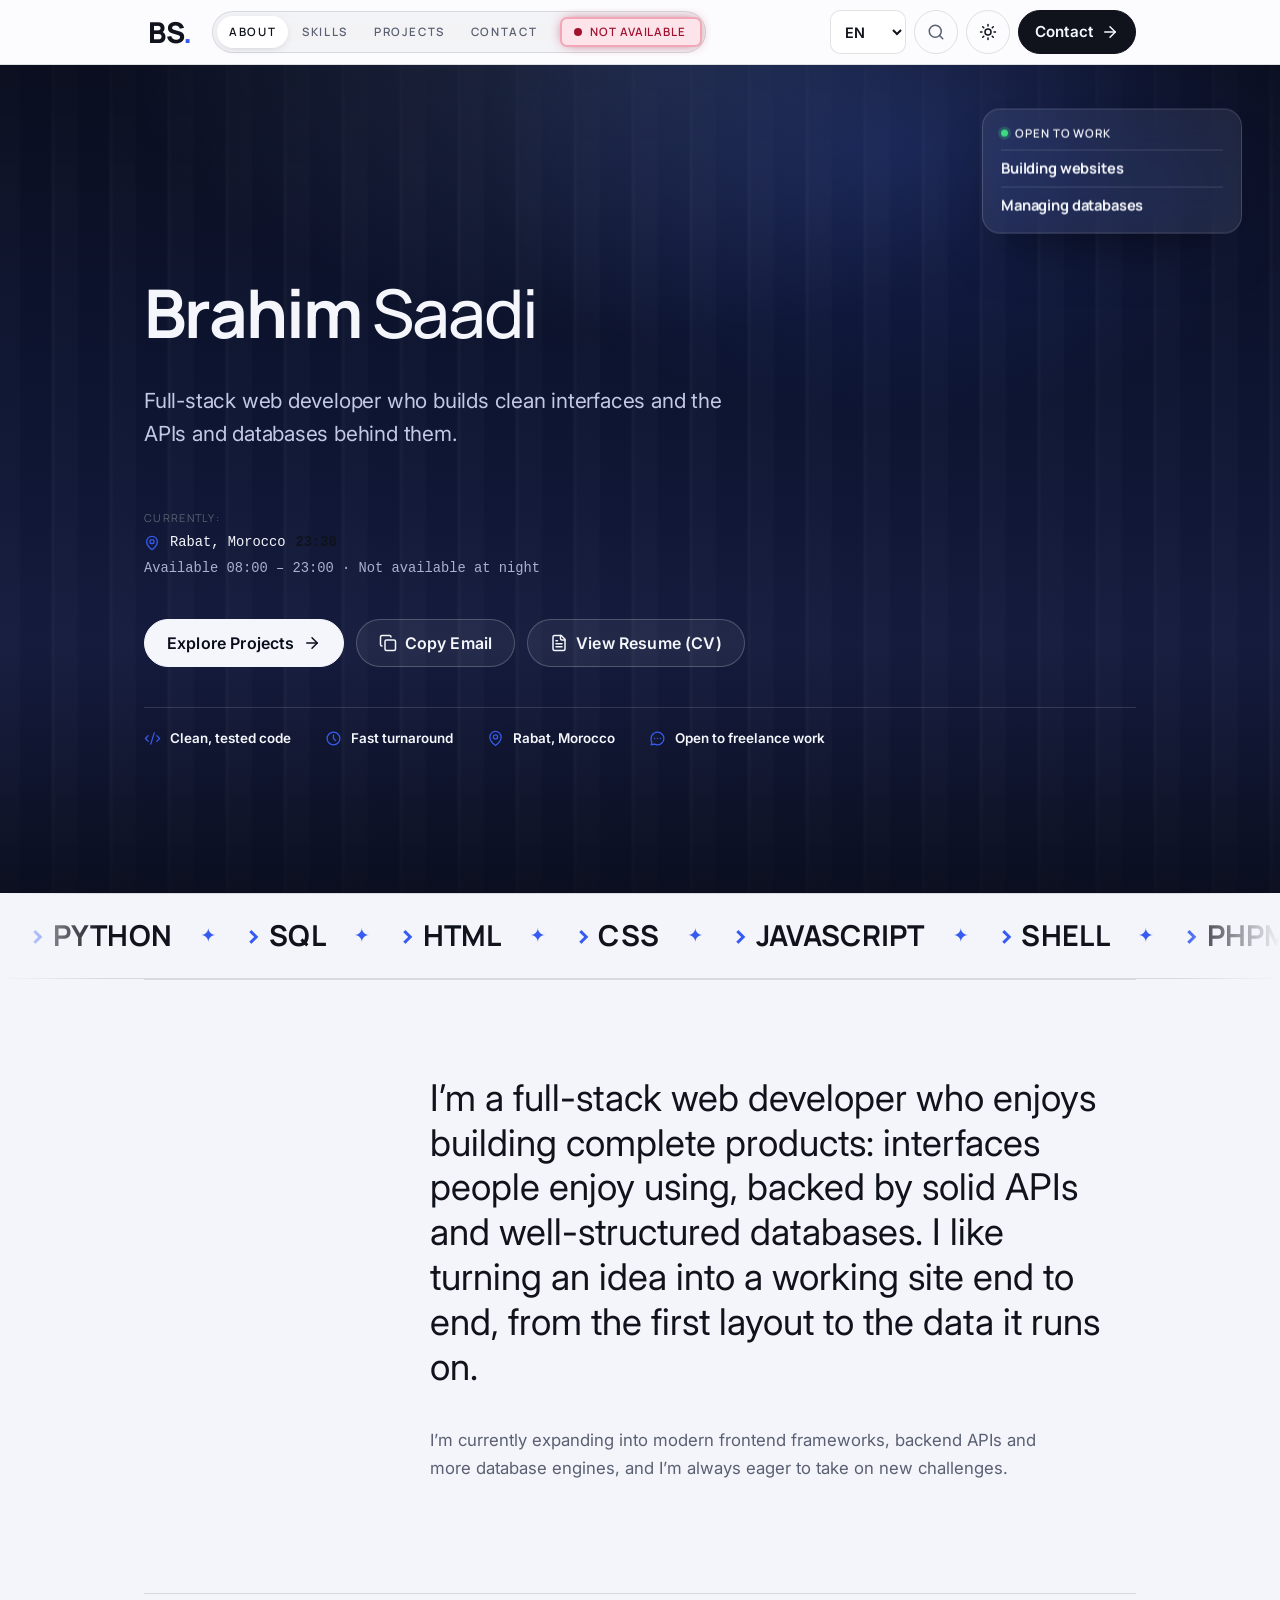
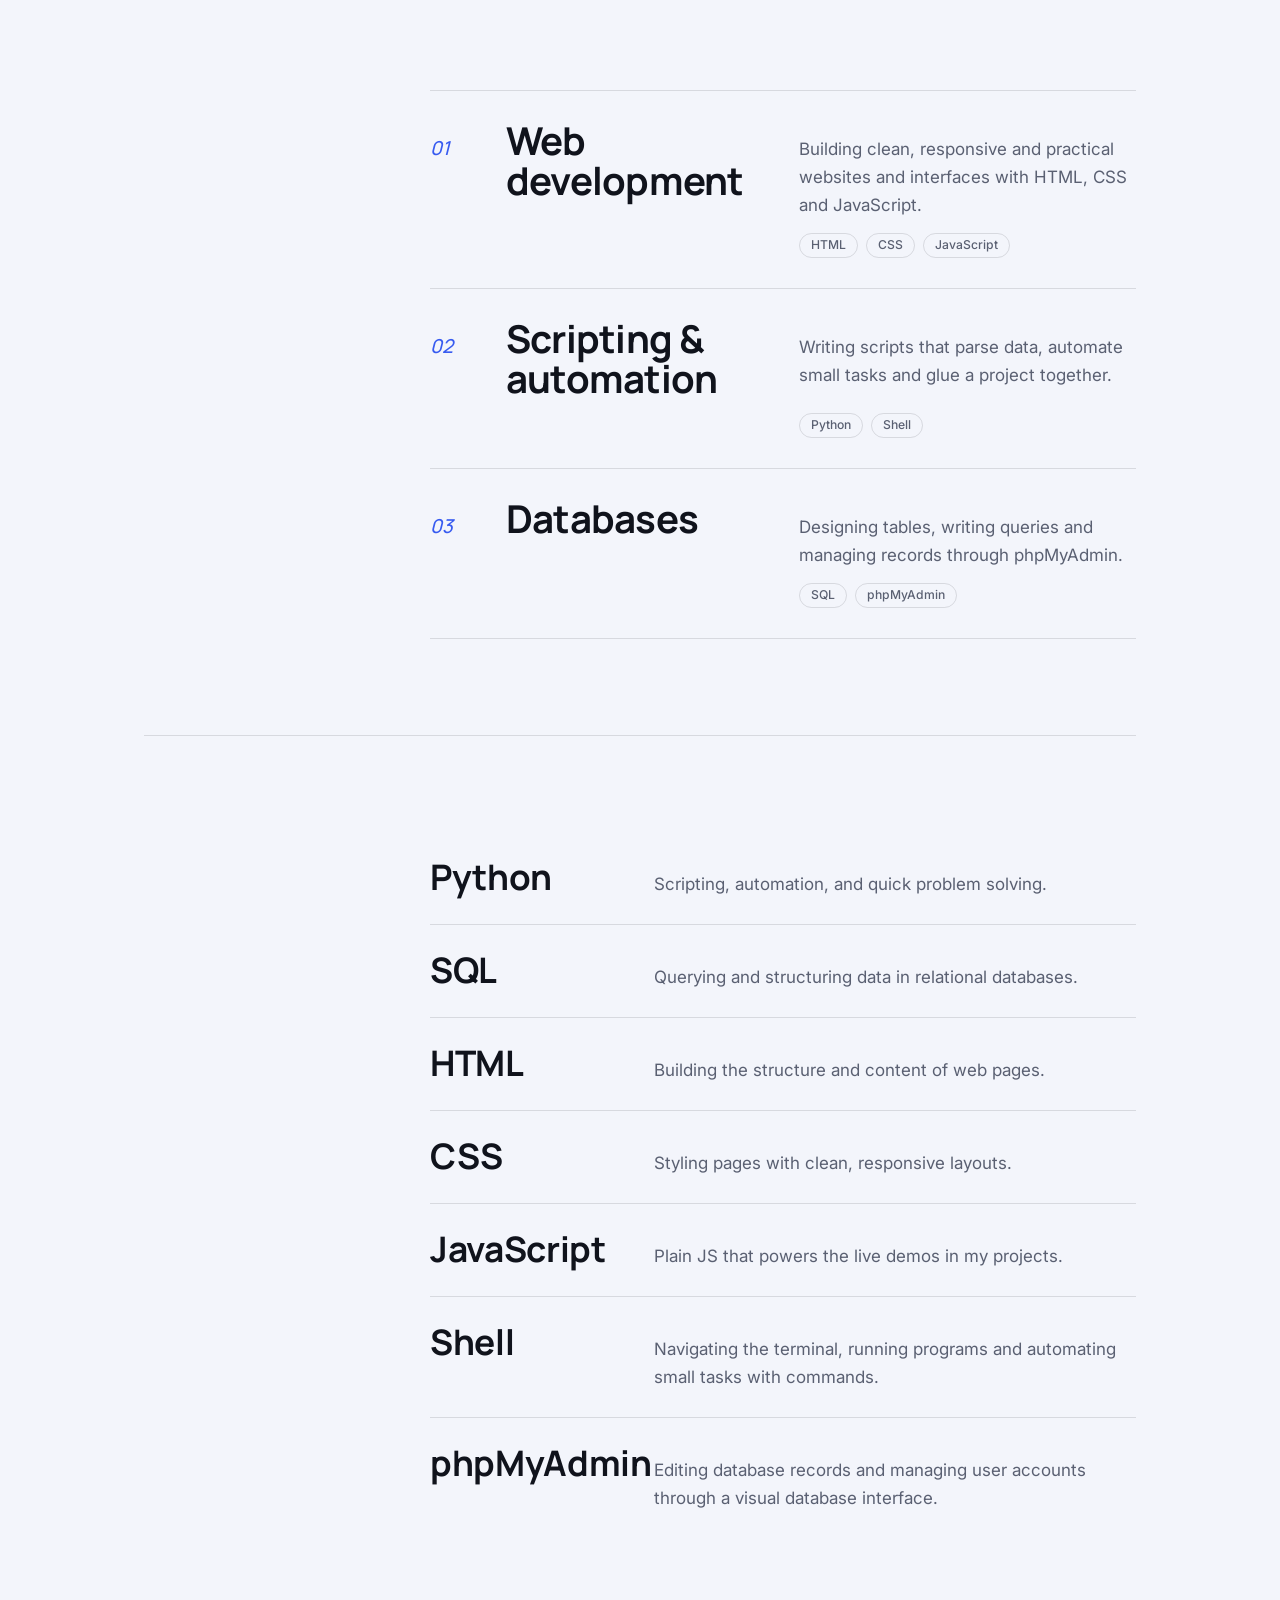
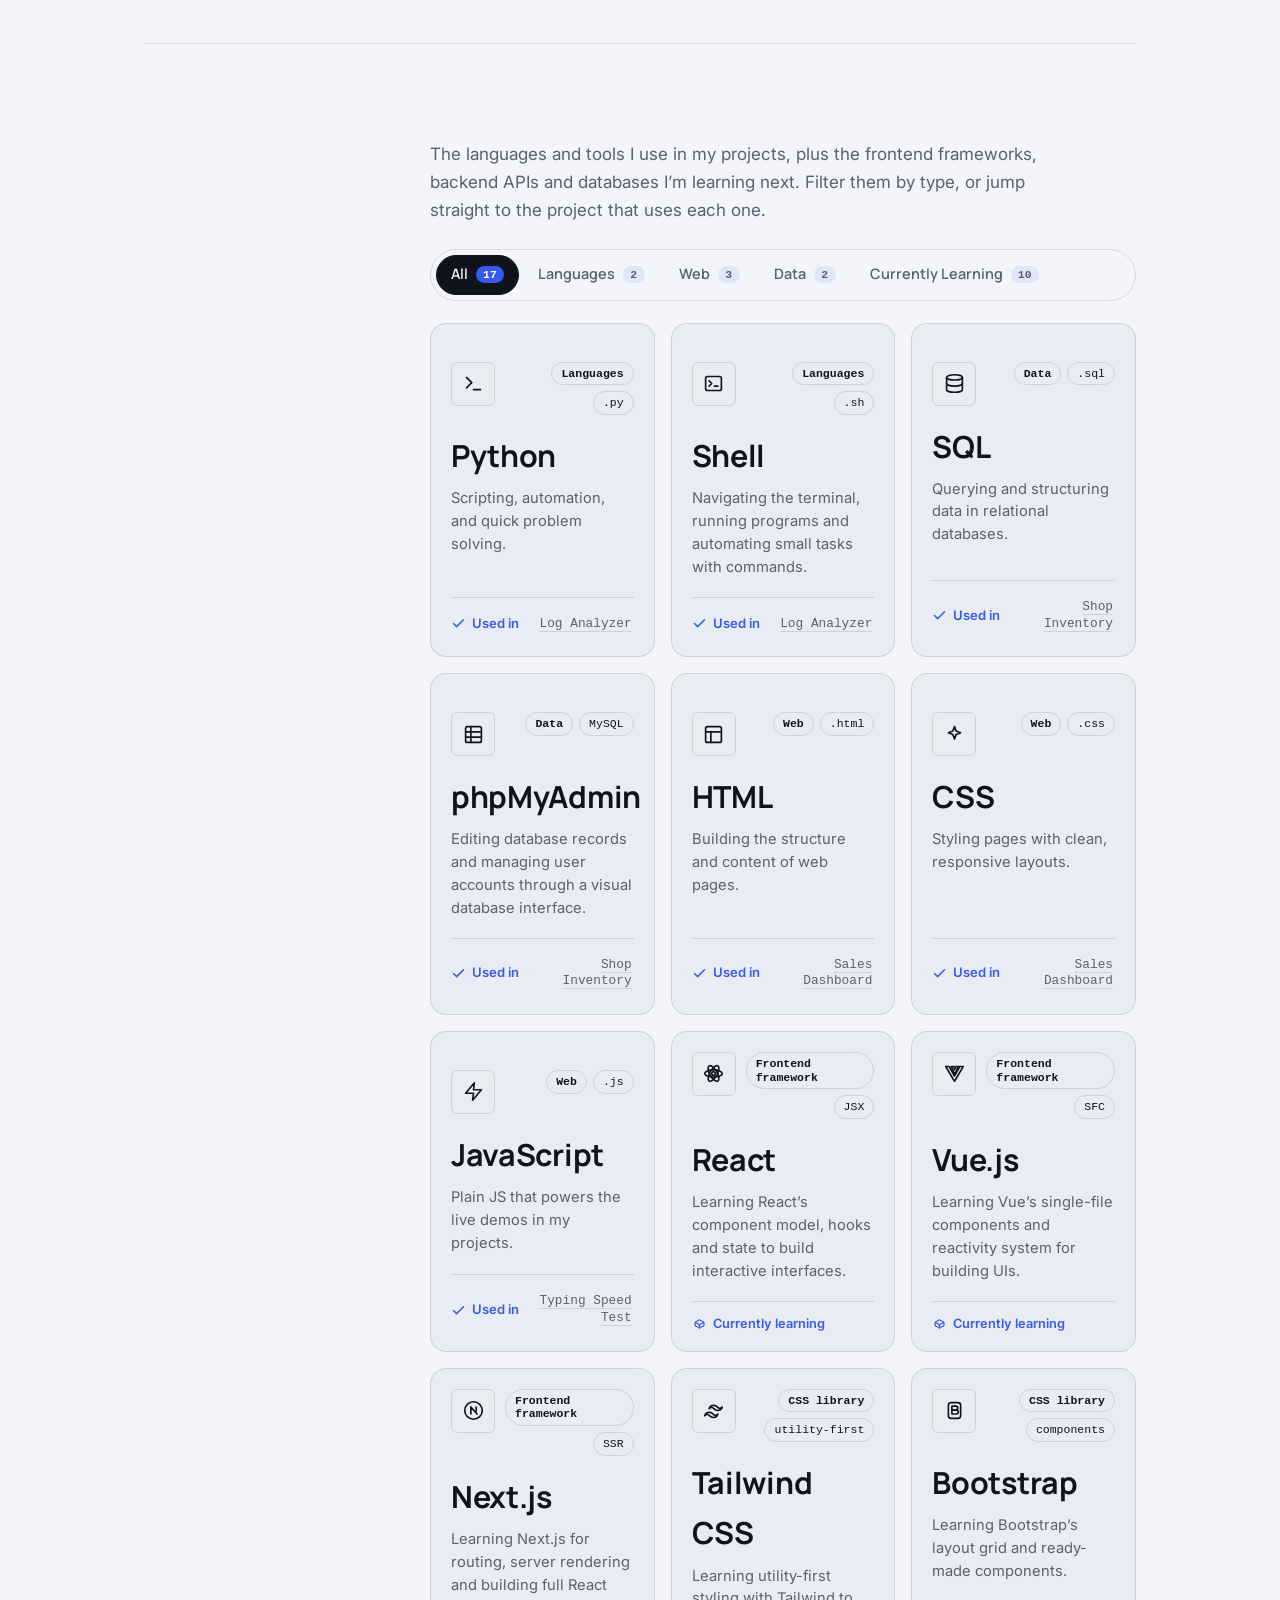
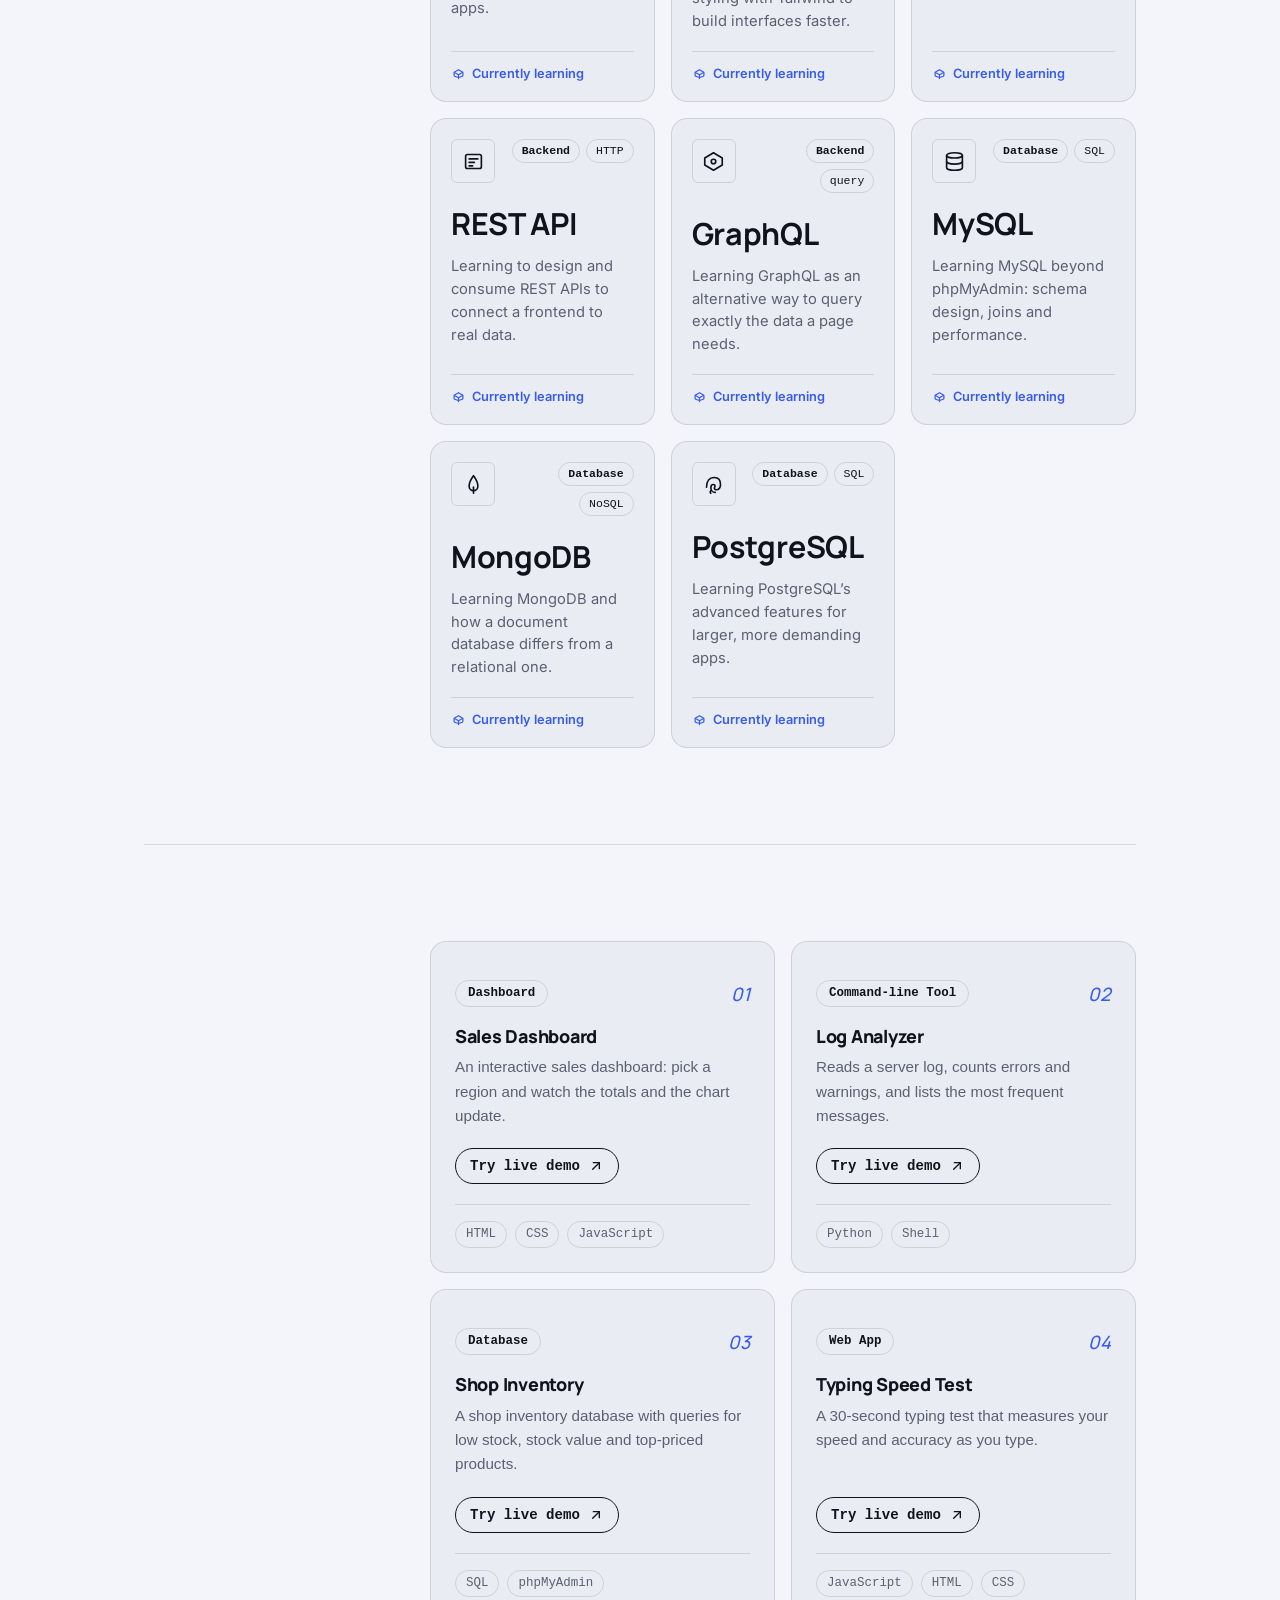
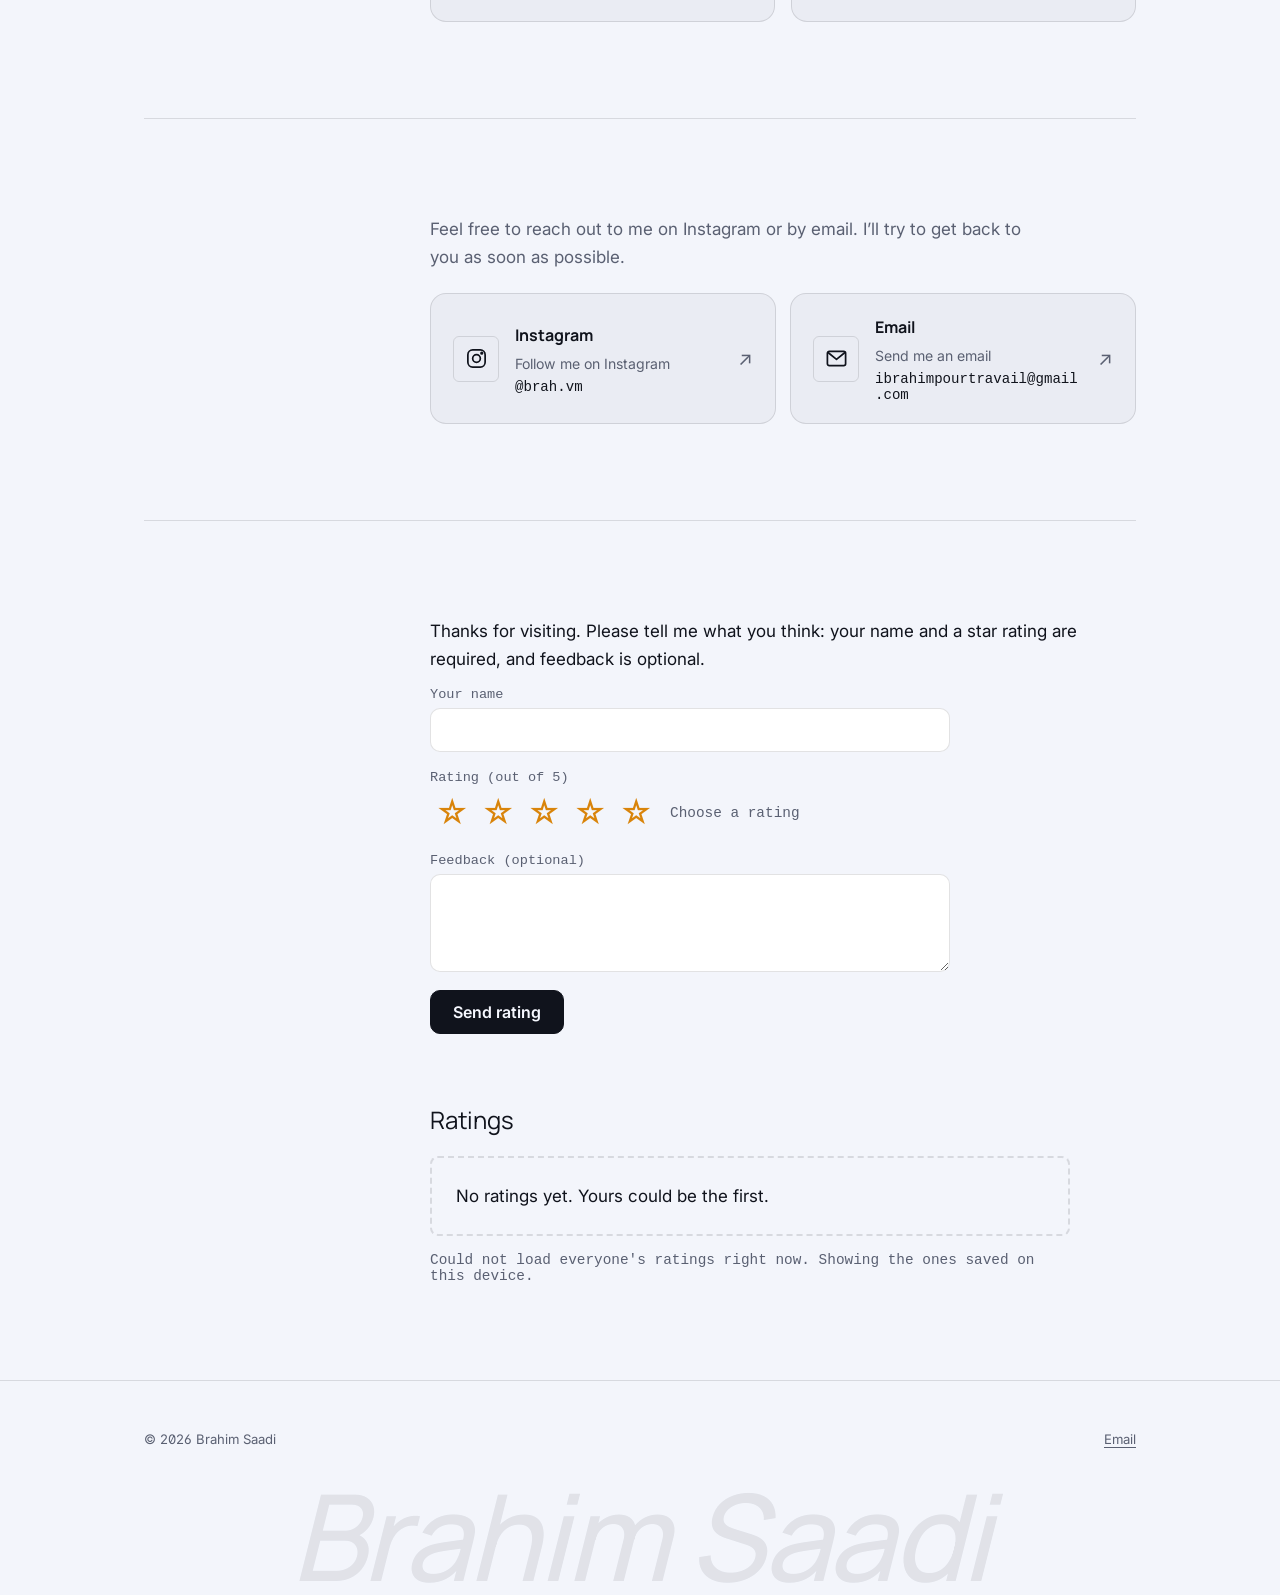
==== commit b679b603: "Update fmt.Println message from 'Hello' to 'Goodbye'" ====
--- a/index.html.html
+++ b/index.html.html
@@ -4,6 +4,18 @@
 <meta charset="utf-8">
 <meta name="viewport" content="width=device-width, initial-scale=1, viewport-fit=cover">
 <title>Brahim Saadi – Portfolio</title>
+<meta name="description" content="Brahim Saadi — full-stack web developer in Rabat, Morocco. Clean interfaces backed by solid APIs and databases.">
+<meta property="og:type" content="website">
+<meta property="og:url" content="https://ibrahimsaadi.vercel.app/">
+<meta property="og:title" content="Brahim Saadi – Portfolio">
+<meta property="og:description" content="Full-stack web developer in Rabat, Morocco. Clean interfaces backed by solid APIs and databases.">
+<meta property="og:image" content="https://ibrahimsaadi.vercel.app/og-image.png">
+<meta property="og:image:width" content="1200">
+<meta property="og:image:height" content="630">
+<meta name="twitter:card" content="summary_large_image">
+<meta name="twitter:title" content="Brahim Saadi – Portfolio">
+<meta name="twitter:description" content="Full-stack web developer in Rabat, Morocco.">
+<meta name="twitter:image" content="https://ibrahimsaadi.vercel.app/og-image.png">
 <script>try{var t=localStorage.getItem("portfolio-theme");if(t==="dark"||t==="light")document.documentElement.setAttribute("data-theme",t)}catch(e){}</script>
 <link rel="preconnect" href="https://fonts.googleapis.com">
 <link rel="preconnect" href="https://fonts.gstatic.com" crossorigin>
@@ -809,18 +821,28 @@
     padding:min(14vh,140px) max(24px,calc((100vw - 1040px)/2 + 24px)) 64px;
     min-height:92vh;display:flex;flex-direction:column;justify-content:center;
     background:
-    radial-gradient(640px 420px at var(--mx,70%) var(--my,10%),color-mix(in srgb,var(--accent) 24%,transparent),transparent 65%),
-    linear-gradient(165deg,#0a0e1f 0%,#0d1430 42%,#141b3d 68%,#0a0e1f 100%)}
+    radial-gradient(900px 560px at 50% -8%,rgba(138,175,255,.20),transparent 60%),
+    radial-gradient(640px 420px at var(--mx,70%) var(--my,10%),color-mix(in srgb,var(--accent) 22%,transparent),transparent 65%),
+    linear-gradient(180deg,#0a0e1f 0%,#0d1430 38%,#141b3d 70%,#0a0e1f 100%)}
 @media (max-width:860px){.hero{min-height:auto;padding:max(24px,calc(env(safe-area-inset-top,0px) + 96px)) 20px 40px}}
 :root:not([data-theme="dark"]) .hero{background:
+    radial-gradient(900px 560px at 50% -8%,rgba(138,175,255,.18),transparent 60%),
     radial-gradient(640px 420px at var(--mx,70%) var(--my,10%),color-mix(in srgb,var(--accent) 20%,transparent),transparent 65%),
-    linear-gradient(165deg,#0a0e1f 0%,#0d1430 42%,#141b3d 68%,#0a0e1f 100%)}
+    linear-gradient(180deg,#0a0e1f 0%,#0d1430 38%,#141b3d 70%,#0a0e1f 100%)}
 .hero *{color:#f4f6fb}
 .hero .muted,.hero .role,.hero .where{color:#aab2cf}
-.hero-texture{position:absolute;inset:0;z-index:0;pointer-events:none;opacity:.5;
-  background-image:repeating-linear-gradient(100deg,rgba(255,255,255,.05) 0 1px,transparent 1px 90px);
-  animation:textureDrift 22s linear infinite}
-@keyframes textureDrift{from{background-position-x:0}to{background-position-x:900px}}
+/* soft vertical light-blind streaks, like light falling through blinds onto the
+   navy wall behind the content, drifting very slowly sideways */
+.hero-texture{position:absolute;inset:-10% -5%;z-index:0;pointer-events:none;opacity:.55;
+  -webkit-mask-image:linear-gradient(180deg,transparent,#000 22%,#000 78%,transparent);
+  mask-image:linear-gradient(180deg,transparent,#000 22%,#000 78%,transparent);
+  background-image:
+    repeating-linear-gradient(90deg,rgba(255,255,255,.07) 0 2px,transparent 2px 58px),
+    repeating-linear-gradient(90deg,rgba(255,255,255,.035) 0 26px,transparent 26px 58px);
+  background-size:58px 100%,58px 100%;
+  filter:blur(1px);
+  animation:textureDrift 34s linear infinite}
+@keyframes textureDrift{from{background-position-x:0,0}to{background-position-x:580px,580px}}
 .hero-main{position:relative;z-index:1;max-width:min(640px,100%)}
 .hero h1{font-size:clamp(2.4rem,5.4vw,4.2rem);white-space:normal;overflow-wrap:normal;word-break:keep-all}
 .hero h1,.hero .role,.hero .where,.hero-actions{opacity:1}
@@ -2542,7 +2564,7 @@
    Each download is logged through the same /api/log -> Discord webhook as your other events. */
 (function(){
   var CV_NAME="Brahim-Saadi-CV.pdf";
-  var CV_BASE64="[base64]/XxHHsQGrtJBagMYAVfVezcmHsQvwxZdBe7oNwz3wtMeAf76hyEgtpBRSREbWMp66VJUyUwtFUSQ/khLahPXPIhe5/IMo/utBC++XH395+fOLXIxQGhcNXgqjtVkMSie8VWb59Y8v//L3y59e/vxy+07s6P6v298//vIilMSwCBn8IqTXsPzT7xbW9uvPL+9+Z5af//vFwqKsXazFRccBfnr58Pnl3SdYAIUxUkq9fP7pRd0mrRYLQuMSYPn8y8sPUkr72+Xzf7xoFC4o6/Qil8//tvwgpZHrB8oKp61UJn+iPt1+IoVHGaRNH+itLxAWPViTP3C3vrRQUqMNxU8+rJ8YK0zwgPkn0qwfvH1+EVaasAgApxahV2LULb/+fFsxdlaslRRGlYtW23z82m4UW5oWPkjrJj7QOn0gpVServnt821ydlGRLJFffGM/lNa3uX1cf/XukyPf9wICWGXupAt+/aIXwUG5Ce+333v2+2BtMHDfxg/QGcgIb9ArhO2L6sN9oMjv93EwbD8P5OcovPLKSNy++EltX1SSDWSDtv5OMbxPiFFKCvSgHdyZ49Nrn0YKfUg0cm+dLlFoQJu+lzqki6EdTi9G6s4UlRTW6hAA6IbROdINS5PkO1tP8q2/swEdykTHt/vOWm1A+3uz/bg1S5RBeUZMvuPKgUTHaKT2abRxMO8wCKeUCjbQHimJSIcfexRSILTSxqXTacN95dYaa+9LBOzOSAF6MOeZmk2JMrUNXaY2AQz4u8h5DV0+MJGx5GCRO+wxdfBlZ3hKo50FxQn5tBmbKImSXgepF6Ed4CI0GLUKe9Z4l/dKL+omdtt3nIKwylSvt4Uop4P3gR4oZUg/TiiPDlBTvmAjOhGsRG+R9QmDPtNxUki+CUJ5C845umHKkm8aYX0kLD96dJ5GYAhKqzsTbTd1Y55KCcRgXbriNjZwwjqjtNX1roGwEqV3pv52k6h1B/C69WuUdApc3dykYP3Nbaj7BcsGTNygnBcS4qG8c8R2+RkhQ9Bg+D7zsb3BYp/T9ccoDcIrh14xsT3ksvdqIwhaG6KiRy5qNik6/U1lUkpoGZzV5MjSNXQ2dhPLdBrbilFI5dAlabSxMeXZM/Shy7MiBK8zfV67fTqhdECpmIIwpHmHEfKRo4eTfvP9x95QSguDAbKcC3vcBV76JDq3jWxJOLq3X3Cpb9gbisqhw2eY8uAJ5V+5RUkRovYvTesyCLej7+63otdWYboV0x0RtFaQV5J2wtPupVAWXNaP/L1jhQFNUsg/JqrRCcaTgM6nb2bRScdyImjw6czhp0Qdj2oRXhtchLPgVvrQtl9/flFGLSrggsEv6mYjzhqZN+KuCpFaZ6QaxNXalsR990lL8oMgpFYaJBF27z5pRb7pox6hwd/VkLc7iwTjQWFSLz72hnICEK12QBkftPQh9ZuYtDEDaQOgZyPpwUjp/[base64]/FNK0UP5VEoNmfzMGR1Jn9cu9ZUSRoLMdldHciQb5ULJgXd5UHeQxW+DqBgP+X1Sr91738XrDBza/VXt8tqUQJH9bZ1dFRPS6ZuGX1QGADxTjRssLW3QynBxBoNN+djt0wgXjOHOqOE+T6s8HSInu4RzrxbGGWWTc2VjU0r8+Yvj8BV7REs4IE+mpfnw7O+LQyr7sr3tdQA72plpaoU9+VFpnvMrQ9vc7JHyGOC48rgtlK5qT6es6TrPgaO7HxQcnv4z5nlY+N49ZvwUE6sO/GrVZbcY30fnrWu4VIfKxSaKiNx5vSsS0eGtkxV+2Fq6nZqg7f6peVgP/uIqAmIw2U1ygpeHfJcNc74kYvFN3zvvu3L3vBV5ZpNG1m629OmFz3wK73t9WgFhZbJZgd0gczX9wxfMhEsknTOHWoXkvO94St52mye47xkelDOaxDSph/qB6yqR1NGVQFYFCFI9cB4599ZnZ8hplKnp8vOGTmuxQ0L5m68yCGm11fq+fr8Fl8joHLYYyGlp613e2pCDAL4323A4T5lwd6vRqonZOw0ICbd/7XoKY/BRNM193Sdd/rZXbe9ttX3ThgR2dZObS80m7/f8ed5MPUroE26FeWcheBOjhoZcSg/fF/FLmiRWnnGrnHFAjw7aa9e8YjrOt+3/a9kA8xbj5Xdcxyy68a/RYynb599J3wI5/x3VwXZ5ygvjdES7Dm/VwKVs9XG/2MP0H2hkaO0ApArJjVKZOSOlIFvWBQfo4BLqvk0sxU6M8D0nV0vwG7lKj8jtEk96Ct/v2aZtd0iLJJV0P6aHPwNLuvQ0O8miFQ7wzxO01vGd11YxnoHFTqtSh11HXcC7sU1aOsiRHmcwIu6krke/ECMBO0ATzmAkj4kUKj+ypOFnvf7mGSt65J14BhyRIln5rkihgnGauhknEJYz8OqIJfeFZ4N69JsP+3ZGRk/W1ztznSfgCXd4bcoM4xO4+K1P0FPE7wBPOHuB7jqdm5p77R/7Kobj6Ko+eSkjHvePVFan5TknX8XD9K3opN8Q+Oq7EizGHJogzWCsaqODYl7LA9bwUP9pA8Ujrr4wImzTN1gAxsPSfd/LfikGfgbVvdz6Tbgi1SWoNRm2XDfdGyAIBwia0/xKxXs3QqEfLcplXMtGulT38nuBOBrAhgnerBHRwyrGBBO2r9cTgOJ3I/OHSvOnPpUhSOXM8YjSjkuoIzDnD/E8eph3tHHfVzt6whAZ7j10w1wZmvSMoLBnuNi/oLvqb0HCfbX4/3uQcMG6lwUJB58E1MkgYR57WXu7nmGAfh0X1FPCdINUCQwYRYoBDoKPv/Ew3Wkx8d0oGN+cOAsxk++0ldcNIWz5nkfznFdYnmE1FpGGRkpHDOp5x+95399hf/CV6ZRGb7n1n7ZzHqT0yqVYpHTSaC5jEFaCsymg+XB+JEmGbLf64ymSWi9Gw2KlO5UiGVNMjfBrmQPXIhjiSrDsR7f0B1JI6b3kdU60I19d8y+MMvTEsj4h1icA5bkU8Ptd5oMQyBeNgKCC0qyMB+syCOWN4tUJjBx0mSUlXc8q1dA1wgOuJxGbJukyX/[base64]/IESctU/iGPLLp9kEYpZx1yWxMVObqkEeFVt+nn1T+BkWc1lJxE6dxUxqFkFPEziz0JJe971LqJl8wMDfa8DR15EtyDJsQ70bNyMKFaU2Wb+Hk32FBfpNSfdLdqsg846bKJOOSuibZtr30roAu09JJqa7e6AXcon4PTz/5uNj0QQTvwGkubkfzLAyDQ4Yus1trQxei9V7VAuIWSjCxEiVjfnVzsTA6UmPICzDeNdJD+UjWeu/BUDKyRWAModC5MNW0yXYvuqYFOO+Rtjdmz76agRI6lhFWO40pxScfvQZJXACZnCUhu3wutvrY/jYYLcr7QMqMuiiHlUtCLOuOnKXRgHQ6MIE7MkSS19koqZXiEusJevdIsMo7wBGUDNlo2Tv7GOs7SJbf3bJDtQJLc8Wo8Eh5XQ2BXVussDOpoJyTgTndWZ/0DpvXf1LUdS2nMqPQ3aOM8oTdm6dd595ISEptUHRU1b0V1N+cN5Pmr75vfPtHcuIyTbsQCIUcvfSSNGoVoh+7zkZlBJjgnGFAY1MvOSHou1O8C/ptjn19V0mhQ3A+sUW4RwAFsMYkK2Tz+kQXjwqALL7hGX4wujqm3Helaoxn18ZD4oGee+9Tb/r0m89w400rhPNOjgTF11Khcy7371p6juaF0Pwpfu3SwAlUHgyPdmv4IGoaXGcwWR4yM5Q2I19JYfmcmGfLR1XOs7R3C1nfaX6Yrw6zBN3/FMFZk2boBZrngZGHIB9svgvkuh6oe4AsTqZm4fK4KS9Zfni8FULSGSvHAWhO8gf9KdbhcediKUe1SkFRH9PxoDI7CBlWKtw76DqR4wsfIE0wx/3iJ708mdbzTsMZLw/brMtVD6yQ+4bVGYRUIKWzdH4+aAdkMQ3VhRry81jlYft2wubP+iPtE0RQwStkW97os+s6udq6vu+O7DEVgxPDjrusJu/hK4veT8/Qxc9gSPO41HXzfK62MQnbUkZMrzDUOp/q4lJUXTt7h47u/Oz+YqKa4qeHLVl6V82v9m1nt0GDzgWa9nb7GLL3gNX5OMBzxuVxRrFtSJ5qQfNK6PwWPexX7KmVr/1VSTQSefTRgVW1/ToZ/p0/DaOFYrrAK9dUVlyegEymlDcrLSi4/oxkXPW6M3JGl51X+vILKQGdnNo9gvYNhK6hyByl1DyjzO/T0NPOr76KUQ6zOdWOs9DnI9VzOhwiQ+MSRhsgeej0AV2mLToy3NqRUpmpKfsf8Sn32P86n3Ll/zbUcqZz9V2kBoQzTtr0ruCHOud0CC6DlyW4TBWeA27qo543qhrNe9lHMoJFuLOwpRP+pEmfx9EgGxtm7WWGelN7eV6PejIicFUwPSpXm+Qsap7G16fEUta1F8YbVABUTk6+KkR/n/[base64]/nT9DRY0wHOpusENelCqVfZ6GJWMFpj8B1Ebqq+BqnMjkTKZcLoTOI7+R614hs4oSq55QuiZoqVaTLLv1yHhWlNB1qntIfu/us4tO4gIo+Xkr5ErDPwcHL4h3MKpOj+ibh3nmS7G1oMMFmNs11/mOkESzxgWC3PaQajzxrTO7JVby1XqlGr4R3+dSnl7tt7MfKBFNLaVzvA9n5QH/qfLB5kfgH26E58IsNg27M6vAHV87qtfMBQOcD7I3R/UV3HdD7ALH3i4+9X/QWiOkV9NnLx/oF0S+/vNjo2Qkh6Ph/oS0qWGIbBA1hbUMtdWzy4KK1FpucRW2XH+OPHViNsCBGPEMaFb8ZjTDj1zatrV1/DQq0dGsbKFD+9uv4sQ1rq5Xq9s3YTVBrmwOrcLE2Dmjw1qOPeY3x1zbOzMQ7EkOcr7Lxm9qilltbCAEWaxe0Mv4AhTPgXCg/xIh4WNRlJxhTQGMl22q4aHcEDFBODIRzxigsFwACPTqP9VJXU0KDK4kSL/hYUqokHggVC0G4mswQXwmPr1jn/TBik0zFtsG6pz++lB+6ddHxw9yHWxddj+bionEbLc3Lrou2Szl/uy66Xqld/4m3Xyea2PgjFZaSdnbtXFdUtus09G2P0n7YdcLrN9O+2XU7cdv/tNfrziduSD8s+KYYouCwNJmCE9OkC54tlldwdyJEcQoSwYrzUpC2OFhpE4oDmDbLbzv57y8/5WpPbcvbhVVPtJokvrJQp5j4qqXmoQW64YFthRY0Op2MIaieltn1IlaJ/rsW4sgY1w2HZdsYVzz5tuOGZNPv+uqH0z8xT9ZnB2RvzrP2eVQJ9Lt+vY4n56tQn4dTdJLa2Pq7gV1s/d3ArtlT8tzArtkT2KRBB2pt9NmBWhu72oFaxztwiCz7MR3NbVQBszesqtVIPZ7aIChmfQ1PRsdFN78BVeWpOef6UATMj16V2NrFgOY3dW8/mmBZ81jV+NnoqKJryqQMF4y4N7vL58mc33Pn0qsTkta5OxrJjp27owHKDa/T6nHAufiqhjSo55lK49VDjQSl4bBGQ6C3E+v++b/+8Kcffnj3/se//M8f/vPzH//3L8tv/vU3f7f89rfLh9ePW22W3f16f1vd2z9+bOlSKCSiyg9PVwUF6cE0Eg1O3vcsmbQDmp6XIfMXQ1VPsMEKOaGyqvXFoaxWlicjKYtK7HKHE86hlTB7NbPz3uU4eeJoVWG4Gri4agjL+hxdplVOSwaDwPIS2/qXlpY79EZbVxWQrb55K/xgDHuHiq0dhVYOQ6NWy0jaVKFTQNK9u0ElDclSb+j8nfbanWqsUgcqsPCL4aE9c01eznfl+6S7lqW/WZZ9FQqF0gFD8gBXFeQbk86hkqP8rIYA6uRnPaDxd3KpOjYsleAjRSYvtiq2SHa9BkA+dElthXHgHK0VToHqrFmOwjY+dEULHWofkaaGwJ7CbRG99Sxuhm02jST70upZnSA6kTFQ0LXKGJjjAZKOi5vFE1WTHJAxuJsbkYiPCzgIrMrGwyKukXfcEXFFYPXR/e+oVU882dMs/[base64]/zusNBIcRFI5ZwUAgtOCj4ddElGhR8XLPGEg0KvoUGBc/RoOBj37bC3IKPs1C2RoOC52hQ8CsaFHyNBq3NCQ3KP8xoUDlERoPyZDIalCed0aByeRkNyoTIaFCiVwaDSsJmMChvQQaD8lb5bR+nwSArgTz9QcVLp2QfS3x5tvP/wZv8e/VyjxKKhr7n7YGBSWV8Hhd6hjK+z0QTwEou/lOnNHVU7wP332Fl+uuAVYMKjEMze99bQnngtWs8WhGckwZJdPiEnTrvprRdH1I3wnmoIY9cij4VFh+lKXdslKIY3VHR0Fyo1fF+OuwrGwWND/XRMovGulSseU8jJtnUocc7ndSE7tlr5Es8fPiAP/wxto537o+YoohA/EaXOu0PG9w0ramSkZCe88DuXXfz1GJg1J/3sHW8v0Wf05bgvC12Bvicw2wmYLbjiNb42jwMWU9i5tnmpHPdLljHHzx62FvRqGs5ov5Im2xUtH1YQORpfo8aqnQ8XHtIkpSj4VFZnUKzDwM0R+6xEd51mafcq/ZjvbuYywFJcth9cwddGK2oBadvRf/n3dOvXenbqV/Y3dqsN42SIg9410dDdSok7M/g/JnLxVZk9CWwSuNN+VDWI5i/FjthYdX7PxQgaSexDvXctKraVOtgEWf8hFM5S9GbVSTaBWEwoHZsPbOJQDRFYz7DKS+R5reQ/JC8nThIb6lelqmpIIUJGrBx0Pg864VO57Ekj7NXas1/JDJ4mDGTXQw8XytI7YvaTtOzr2oUkcwmE6zOlZlSqerLM2buPPe3jJm/[base64]/[base64]/ah1d50wfc+6GHgkGvlziOoEU0rEVQHhiGosY0gqLEpQnsVgOoAGIAa2yiAGts4gBpbKYAa2yiAGts4gBpbKYC6tt0B1FhTuARQiw8TYld0krC9ariEAhYTS2hhsYCEK1ZLTQhkQZQEVBbES5Dmnco1gJq3I2Gkxa7BuqUlgOpAsxyz2EZzzGJbxPkq/NSBimsGWMrpq7jmW+ZYWqhqAKixlQKosY0CqLGN55jFVgqgOlC33VQVgHprzsygGIBaDVEwmGIAajHpgmVVA0AtCFEcAkUB1DthawC12ILi9OmcY3bbxwSgjmxBB65+W5VpKMoI5YMJKQB0P+uJWjNnEL9pxfkpeTyXl+djBl7HHnyKRXwmrXz0/sHD1SYui/LnhSQvzfvbr8tB9/VwzblLK6OcAPQuNBvP2IePplZJPH4cKm92NhtPJLYdKLc6D89MRiFfMM+Gg5/UZHim47yTrxTOpxYfKtTYPJ/lQ7EnUoaeAIM8ehUVqY8dHKmKKc+YVxszG72Te2HW1HUXRAbsR5lYSjrGKO26S5l+z4D8UrgHVwOor+pwLZbu60CjNK6n5uWN3qT73hLYhuz9sHCudPAMzA2RvcvF7vM0OzWNVbciIr5GmMozasSOuI+/8vRwgm8Lvb5uQbksAe+zLvWU342++ZKZYUosWetvTyw9ipM9w5A4V/uim2x2IQgzXw/yGcXWH66J8TCw9wzDZZRQWjDAw3Xpk8hrJIwS7Ws6+vlkaeiW6XNxTqILoX78r/GOWp2mWL1TT3GYKvuu92LY3QptPK5VJ+XN40gfu4l+RgQPykjGtWjRWM+Q7wZmpJz3zvNNG6E2aagankpaf/1s1vB9NeNs8KTqZpOINR71lVM4szignaJQKIsC1/OwXY5dp30GobR0SvML97JU02c8b+ZQAMY45Ptx3Etz7OUNfomszG5KaBch/DbX0c1/[base64]/lWikLfmzAuGoZD3ISoQ8j6XpeRCw+pcVosrONuwJM5MreKoZKoWZwoYBFlsk9/2cDqHM873b2+efU+vbj2pGuZ8POC8fXg4kZOh0k9Acc4UjTlZeWeYZPQMrP3rljqf9K8zZ/o3FNfwrFqi+Z2Rwx7o8y9unCl5/uXq7zn19ZznR9JUJQafvb2vXbHOMaKLSlx1SlJ25XoGyTrVWPsFaldPMCj6vNalKNvMYjPGOX+JDRfbfOEA8qtlJ2qadmrF5Qq/o2vEneDMMxmU173ct1cPINYXzvVcR8ksRbHE47h7IzJFopFOzuYjzNVIbWZzU+k5r6nuJ5VSsX6CgH8tUNm+NGA3RfIUNwPoiiTAUcVtTPUIKl0biKpy/k7uvI9XcVYRtpMKvk09NeZBrgbdNcUozpaF6UFuz6wrP48MPSXEsxXPV2csXQQBfYmsyTMFSjhP1NbgMRV/3socPj11YeUU2Z9UTeoDZNkJtKz73MocttB4LTBeUol/87VB/T/RJ+kB0jk7/L7JhIfgAAR7JmSl8fZqddAyrCmsNGERK84obpBL3XLHW9SKtwQjIw7QgD69v0Xq4z2dz3iDCtL7yqmaryP9BGGNdTZdHu+TuKAjBuHAQL7P4XZcgkAdvLNsv9hQXgSjZYb9wmt/KGkCuDSphIiyPkF4hc7LVKh6k+tSKAtOJUVBvyWSe1SL8HEdwllwK9Fp268/v0TVwXuz6AhKLr/+8eWnafThdg9ShJLsWFCaFKfj+B94KyWX+WNM8TVxgfbaEYlDoe0ktmvEdy+fsK7Vu4/2vvukaZohCqe0DQnZfDW9oaLLKwAqEvbzlGK/jKwMKe5QKnQBe5pMOl1FtzNSVnA4Ul5/M62fjUTX/2F6n7OE46OTrNUuU9PRXZciQWivdc6Z3YvVQKeNp5cLDR6YRsWTWlwvH3bw9/qg5eA0oVdxriJ8t4qkVWawxgSrd8PYNqFhbspzumkNg0+0QBUAB9rLyB1v8IAno/CTJxqxiXXSn1YaxcgCoaO8FzpaJyuNaGO6CplTi9AIoY4CUo0CYEGrQMM6qOZ4TB/Mevbo+k/iQtmBKZ5N5lFlruTIZIudfEikUz9+flW5MORQy3/tzbWbN8RG75bPZH3ulfZrbh/flE5hh+GmzE/qzOjDJ91Nb0P61uSFOzKKn22cyqaJ/rXmP3p9vjFULeBy7CWVpV1XAtv97hN1k5vfCylunucm3topDUfdi/uPvHfzAA4cjKb8YfkiqcrV6JJw5O2VIeeckYQN+d5B6kf7OYL0GkK3k6w5u9BuKPSFsjj3ycOrO1D3V7kzMpbCvYKdbMfG3vegc+4/7LjDD/DosDrRa39FdZ9vO1RqFgajVcCyHBy5VOc35IBsPeFroU6GJDtASeHBuOxvyfKU+jCcCBry03V9t0gQQRrIpZf0W6/LGOnkQMbouk3re93pFKx0mIqB7bh1UIeQAMZtnkFA/[base64]/mW4UNgMX3ZrS0jcI3j6//P7l9y//[base64]/v+CGSR94HyaVOc1ze8cTbPVISdaQlWjrdHklJlOQTRdm3tmPfiaQkppbFUFIqt42jpnajXOw0RVogqJGmBYqiQAv4XSqppSAtjKJAAhTojzYp0EZpAxQInCJom6IF6gIl29k9UiQt2TCQ/CjqGYDzvPM+M/N+7eweCAagDbegoPrEueH9h8Zv/QXAjwOozl+pLbM77HcA9kUAz85/8rro/NdgC8B+LOWLy5eu/Ha+6y+B8G8AbdFLtWvLADoASH3o0gsvXfzju5/5EtDyHSDw9uXF2kJs6Z0+gFUA5C9fXqxp/61+GWCjAAYuX7l+s+M7rAMIPguoN1+4Ol87PX2qCQj0AfzIldrNZf56ex7AvwMQL9auLIrixK8BymWArS5fvXZ9/S72Aywi9csri8v7v/pXPQD/AwB/Aga2vo52MIAlsIwgKlDBkcEcXgfwR21RcChQ4LX1r8u9HtIYoLyyrgHqv6x9a/0V9U05s42Q8GYYjvX+25ttz7dP/AfalXek5m/f/AnJ8e/E6qfWvrXer76pSNuC4JuLJZIWRKB4u0Sg4riXpRA4NAgUUcMSrmBlfV366cmXfXn9H9f/fP1P/b7Tqg9s3X5ncqEDBznk+FcBfo99F1jP8d9bf5ffY/fX311Pb3AVk/2mYrJfh8rW2BcRAHidy+wu+CN7DvtZN8DVgBJQNYWrfvwetONzQuBtCKw0YtqL/xLAl7w4/jV/w/[base64]/Q8/bGf5bf0L7Lf8zns3++c+6h+qf+P/TP8BwJcwtXnN3X9w43Hbe25/po39DXofpeND6GXR7TYo1nttYq/97O38qP3/bTtr8KP2U2hL3tfjFCa4wZ+HgiC6cLQwEW5rUTSVnQowVdEUVbsVZBpXNP4yGBSVKZfkZyd/CpzjefkJ+kRnZ2dnOBzuCGmJbCoZTrJkOBkfjMfHxoLxwcGgwY01g31/7Tx7ae2zv/v02LGj6dn5sZPH0xPcWGPse//0GltcZK+8wa7fkPYkAD7I30AXdmMQJwvTKuPQOVd4C1OVFOMBVT2lMQVqQFEvNaxA7+kgCwTY82BMZ2cSiUgkMZhID/RHdkf60ntToVBPNj8WTg+OJffHopFgLBaNaEZyDPmDo2mjPxg90OkhIxw78Fy/cTTAlGsrNyZPvXRl7e8D7FRp8mTSLD83dW72iaGjZoT3RYID58+uJCPnH39qMcXOTRw9elj9ydq9ads+sfbP8ndC7/q77M/[base64]/ljM5p2dn+uO9rbEu8RvQceP15Y+1GwQ+23dsf36nteDqoHMrNg8j3DY/weBnGgMDLQn9RjXa08xBV2qqWZ46T83H8VisJqYMw4rTLOdX4mlopnooGQns3nx8Kj6cGxfH4sHs5vsXhMKox+LRj2pIN97XsGlcHzTV09durEWWnvfSXdd9440tFjqd9XM82t7N2UzhNaj9K89qM9qRPH1n4c6lD7+7UYa5kfTq39sCtkpNbXvTtnnX8F/fi2fBmy3U/[base64]/dIu7bvfaDzub+Ad9/dpvdxyAWC+HuVs4x0M8VlfNTzYydnKFd5UpBxogr4LfAVYUvP0grGtW8ZxtBfXknw3krnh7YkfmxRny8x7c/PZjPH5SJ16JRLxKPeZnfcyjZ2Rw/Ygwc3N0dTqiq1teZ0fVR9YcPnNY6m5umDHNosCcdblPDwUT6cOIdzznfO6yzf0AYorC7rZUrDNsK1LtieqI81L29JLeYkDkfjDRqrYUJL8y9vGVtqbPJix/4Xizxr6AJaVdbKBV0gDE4srZkmYCdBdCEUL8SimddDaWOg6MNp0d7db2X7z10KNHXlwDBFITzlUlHiJm7aDs7Q9q5pys0qlPGqV4U9fMV4qma/[base64]/XBDWXK1VdkJC6ZonyEuWretVxHJ14ilrtecJshTAjyUlqtfUZSkiUmKnd7cC8ZNwN4ILjLNQcYlnHaXjgiAWK2UbRsShgiklBaqq2ICholysUNIoUMop6MukQq1qkeeEmJSsW3OCFopBK6a7umy//klKdnKfAUFJQyBZ1USeWdUcCKVLTZyvVsl6bdSqGk3QEFc5ViGV1GZeGKRYFTWqys6vgfppDJjUZRUMQjGKN+IWLxOaJVSk4ZFGTKaS1bfb8XRUXhNyBClVHUqolz9pmc7WpDfZkcSi5WTgt5vZCavV3YVmDYJOaqorJulGTSfWCDV0mhIROhc2AkZIyaiX/iF2PWE4D5YpcXHjYojbTc+jOrlYok+VKUjeSzlDSonbT5XySFmolizpMYlUhqN0+KTcQ1G4UHeqQ0mxFUIeXr7ApqMMLirirYr5u1ChsV0W9KihsFA2LOs2ZuYqrLpScAdq1aNy0qMucOVuZOedP6klngLq8+YjpotM+X3E7O21itSKFs/KRI54quu3yTwdPFYnFDEFKqlxxZfhITRXrdSGP7RhKGsRqG1j39XIJT3kzDrXb09RhT1eJb0/WI1LoAl1GiZhNOLLKGPOyFTXhgk/OVajTKIpJajOKtMsgpVoUFDGKokqs9lZ3N0MYXSgWizISEbsqdW4klKXPZ/V+x6KY6SKatShuukyO3abL5dhjuooce01XlaNuugE59pmuJsfdphuUY8J0Q3LcY7pNcsyaxkYiSKvOzFUMkSP2MfnYWGRuUcY2lZ/wldYWZXpTueIrhQlqzz7KYenr131fpaNb/UuaLkTWon7TZXI0TJfLccB0FTmmTFeVY9p0A3IcNF1NjhnTDcpxr+mG5Dhkuk1yzJliwqvcYVNUqbsqbINY1fZyy6qUk8U7YtJwloaHLNpnCjEtHpFWozZuyBv+fRm69H7/Rq7dNm1Slh7tG3IDLDpZGXE8Lw9sCc+jOKOmOOhZftBEgzP53jOJZR9qi5xH7GveD4/[base64]/JQmcUjmyGUzviRJsxVcmLCSHov3sakkHY1UkFaigKpE1s/YvwkPqzaG9kyZMkf3WKJvZGuqvzS2enyRooLpiFyMopTFLcrZX3WqYgJJ+eOsEjWomPbtLN6eZu2+NC177fCNulQ9v0OLJl0OFsXYkLWWH380VTS7ByNZC2a9FyW9Zn2I1+jVqPouy4L1BATImeMN/afMt1mNVXcWPIhS3r6p1XF0id5j00Y43pyS70knYad06aLQ9mNqBw3XRzOJo1GXBrebIbghEmI+o/9KuQT3pWj/JBFJx8xP2O6YJEuGhuy6JRJjw1ZdFpGcdIQOTFVN2ob0TpjyoKm01mLnjBXgamsRWVzFUyCs+Yq82ZmzVXmzZyTnOmsRXOSI8F5yZHgScmR4CnzjvyXTNaiinlHfkNlLXLMO8yfe9q8w/[base64]/yoSR8ynRxZHO/lz3Jo3/ah5J+y4eS/sumyxqEz/hQEn7Fh5Lwiuni6OZ+r3qSR/9VH0r6Z30o6bdNlzUIn/OhJNR9KAmfN1dbvE9c0vRVlSuTFSOpJx2nmKXQIikD5ZsbL2vrf1+x/[base64]/U7gPEZLSBGkOMB9++OFoLPSTwY+b7Mt+E51VRORuBv4dB1xihtc4EHIcpaIQGO+tYIsFYHTeiW/fKM55XRT2PEfvKtQNLUwD+gZ0dY5jhcDNDg0fG34LBYF0Hh3teHxmvJ++/sUcXQbAsA4Mt4/mL8q+qR+AkO1UGXbRxPt3z+q/jc/YIkjhZp9GDwdErjUG5DlkqhBAZpGVZlhlDZ/7VH1dV0+ovFaj7nEEqhBQZ0YXoQRIlJdElIZLPKxVEZ0F0lfTK5pf8uu/DyNVQXlft09a91pfxljXu2fUUArpIu6a8S1LrcP8OP/[base64]/4/XUfFI+i5ri8I8WbPVEUv0RR9GmXFGVTkk8UZe/JsX0rfkiMLYuW6VhO61Rp7cZl4sBFUSBAAAdGAhSogfhdKoHpwg0coCnyqwFa9EdbB+hPwwiKpkhTqD98zeweqQ9Lbl2kPwp4BuT7zPs+M/N+zM4uQTAAzbgODZWHzx4Ynnzq+vcBPgGgsnTZW2eSnQfY6wBOLn1pQ7T/WzQKsA8AfGF1/eLlN8Y6/gZo7QOaExe959YBtAL4BYDYxadfXL357EdvAtETgH7p0oq3nHzr6r8AzAUwphTRd2OTABsB0Hfp8sa1+p+wOqCBAH3j6StL3r++98tXgYgO8JnL3rV1/nrLJIBfARDPeJdX9r14xAY0F2B/vn7luY3q2xgGWFzZ16+urA9/52/3APxbAP4SDKxaRQsYwDJ4FlE8Bh0cA1jEawDeak5ACzqq/wFUf6jWukdjgPZy1QD0v65Gq5f117QP8cYdhD2KA4Zj52++9OGTLVP/jhbtQ2X5h7d/SUr+o330wWq02qu/pn0fHFHw3ckKaQDi0IJV4tCh6lGPGDg4zsLDMtaqVeAWrv5V9UeqBzP+p60z7ExNehyPYwhD/I3fVH+b/T1QzfLvVm/ybfZB9WY1u8PVJPtTTbI/hs5+wV5HBOCbXFVzOZDj7AkMs06A6xEtoht1XA/zdaudWBQCX8VZrNVy2IX/FMCfBHn7O/5tVTlomN/GTxdcn7Fvlom9G0MMS+s+ovYPYELDoILvDOidsXau1YcjyYWRQDCqt9+rLxpF/X1oaBj00WS/h2LQ1fhdld4Zv4+9esal4quuGi/P+ANqvB1DqMBMOe33K9VfxK6D6cVXlxZ3DKq9M8i7jDjTmge3WfUV0l/[base64]//TOzg4E/a3d/s7n/X/bufb/oMtP9BFoeAFTfJE/CQ1RdOCB4lRbc4Nm6OxkhOmaoenG9SgzuGbwr4BB05l2UV31/FFwjifVtf9we3t7e1tbW2vM6MlnM20ZlmnLpPpTqfHxaKq/P2ryxY9N9vOPz7EXP/7am+fHjz2QW1gaf+hEboqbHzP2Tx99g62ssJe/zTaeB1j119Wb7Mf8uxjDarHZZFzTGThnOrST81RXcot7wTVo/Co0jXlgTJwCoHsRpusZ/XS62BPa1cfBvQjlYpN6i2M012cNGrGufDLXP54yEvFUMnloeGx0JNc/1J/LjY6MjR0aTibihtmb6w/UvUYinkz18ETcMMwrZwZkwYi0He4pTBcOtA4NTy+PHX+4tyee5u25vsL00Eh2cN/xleFouvN70V4znWyLH5a9xYOtB08XjjxamB7qtjqaE6nUPjZpmcdGcgeLfTPn+tRbvXqTfcB+jn2w8FBxrjHGI+jbm9B4JKnqcBI8YkS4cR2RCDzGAPNUjBmG5kV1rmkZ7bQQgLCE7M9iH3qyud5sXRBlGFFK/RijRiJ+aHhsPGUYZu/oyLhhTvPx8ZzZa6gYD61OH75kj06kultb9mU6GvfV16fsvSOxudOj04ca27J9hRMDvd3RhUfc1xe79vAf8x+1tjQZIt431DawNlJ8fv5S58MvFScna9F8xLcxgDG4xXMJxngdM2Bl9+7RNaOHRTX9JDQjamjR62CMe+C8+xQMAx5UaHUsGtW9WIQHtdu/H9g/tn90qIAB9Pf19+ay9bH0bmzJ1NjY+JhpjqsYU1HDiMYPDd+K8a4g144dWT2aOdwaaWfadLthjzV1NqZTA0ZHQoTh7p3Pj04damzLZeWJAXNvtPTEI9880xTb+1TD/v5mnvyzb/zKau4Q8T6rfVAeVWGv7Vn48sSxo6hWYVZv4p/5K+jFT9R3ERP4TvBFEejZB+jB4eJYeyMH62IcaaapyoJxBn4dXGNc+woYM0/pLKgpgB7szZkTkdieMNzxsdERszfaH9Q0xVVAtXqe3pPW45loZyQxL1oaGyejjQ376upTdne0s7v57dS1hjQX9Qmt4+PvJZvqmiMi3geGcd6GN/kraEDON5ZnimmAMZSVzx5nDOwMgAbU92mxVN43MNOunKg9IKU9vV3Jzt4u3taV2DvQldzbX61Wf8bbcJi/As5S3wJ/Cy98hi+8z9TYG9Vff5qdaxjYxewW3p0fhfl/5dvn7fN2v/b5ufsttUsY/6Sy+jOCFIRz7mxZiPltNJ+ZJ+PseZdG0jRQrqyKzXMu8awX/pG2ZF5IZzKEMsExZ7bA4FRsi5gkUVm1iEszY2Ys0qRYvqHFE7Ad6nBEpWL7PO7YflZziDuL1wQ1msQdx1smvXRti3PuVGzKrHRnlHarOcHsbkHcMe2tDtbhVGyTUHJXyltJxoMNdUlanhKOq/[base64]/aFIlvTcGbdSSnsLZdcsZ8qCimddYvm0ykvNFYuikuqc/BZ4WOaYpDrTNgXBtD3iF1aJLRGrUHTQojoplLfNztK2jgtCrUDFSllRKjOBt/[base64]/S5knukrynZJX1dybT0I0p2S99Qcq/0o0r2SD+m5D7p1ymZl+ZOIciozC+6pigQe1w9NhbJ24zJXeOzodG6zZjbNV4NjUKCWvL3C1jF+sMwVhXo7fFlpA+Rt6hX+kxJU/pcyT7pa0pmpa8rmZN+RMl+6RtKDkg/quR+6ceUHJR+nZIFKaaCk3tAigp1VoRjEqs4QW1ZhQrq8A5JOpCnA4MWHZRCzIn7lNX0Jkx1w38qI62iH96ptd9szKqjRwcH/QhLzLpD5SDKQ7el536cESlGA89HJWqc2U/uSSx/T1+UHskfBO+tmWlzwh9hCRXrmBRTYu4+/hMcb8KicVlITVk08d9RiTlLExYdlj5HMisKYk7dDcSzD25uzplzpifcC2l1/[base64]/CEWz1t07A7rQrp0h9W+59xPm+FImsx/2oYzko7kN4WYUmdsc+L+VDKcAg3lLZoNQlbnMxdm3qNG0w5DVwfUFFOiYE7U1j8u/[base64]/tqcAFtacCS4pzIm/RsuIosKI4CqwqjgIXA79m8hZdCvxSaC3wS6EvBn4p9FTgl0JPB34pdDnwS6FnAr8UuiJ9TO0WcD0YUTFv0bMhPJa36KpKejCy8xY9J31W42yEUHGeDzisxvmS9HF0d9UXglEw41oI1YwXQ6joX5Y+qxF+J4SK8LshVISXpI/p3fW+EowC+u+FUNGvh1DRvyp9ViP8fggV4Q9CqAgvSx8P7K73SjAK6H8YQkX/WggV/VXpsxrhj0KoCJshVISvy62G4BOXjPSWzrVZ18ykM+WynafYCml9pWs7L2vrN6/Y/[base64]/gdIcRBksm4OyWoBF6HC2xogRjdbxT3npSnvG6vXTrHHFqaXCsqgD4F452jmGF3atxPe4Z/wgGg6URdte62zPeLd7fcEKKIJiUYHBgvH5T/l1NCDzbDq1Bijauh2vd/Sm+V49QZi62NNoZnL3SGBSNyCohhJBQNU3TSIZk/r2fNlc/6B8Vkrp4llAJ8XSUmZpM5yJTWW502mhTnl/[base64]/uFEJOs1HChis4oDIUBB/CZqoSSjVfCC2dX81cdf49JN+LQp9Ym5bROio3OWaP6U99B59MOpV9brvZhtjfBieGfWJ/sKNcngOlhzWo6LX10vXNw1avaPkROak6XsnCdDM6p71Y+kL8hx7IrjmtDNvA/pYmgwrYPtXdYD8dAowP0N12R5Hda7tnaih+aFbITtCyMnm+nGlv16D3RB3Vo3omVf7JgE+99y6k/G8rfe3b/hD/pEud0KZW5kc3RyZWFtCmVuZG9iago1NiAwIG9iago8PC9GaWx0ZXIgL0ZsYXRlRGVjb2RlCi9MZW5ndGggMTE3Pj4gc3RyZWFtCnicVc47DsQwCATQnlPMBSwBBhufx1GUInv/doXXkTbd0/[base64]/9uj9MWm1u8KS/ulNPRuaOqMi2EjiQq3hN4rAY49otw3aF66G79xf4vvS8X3nar/3YP/IlRWoKZW5kc3RyZWFtCmVuZG9iago1OCAwIG9iago8PC9GaWx0ZXIgL0ZsYXRlRGVjb2RlCi9MZW5ndGggMjI3Pj4gc3RyZWFtCnicPdA7bsQwDATQXqeYCxAgxa/O4yBI4b1/G1DWuvKDaYujEckAIwMkohPCWpiKHxnm3PqMmNZIZZAXMhdI3HCNrMN7k3GPfcALSsvXwubINc8qr6+uoV7fAGn9pSaEC1TGPbYFyiW4h3bUCoe5gtY+5+AaKfwws/+NepC+evhwh21GJmJFw+A8QeGKa8zqd/[base64]/G1xoJz2Wu9jQmWJqjNpS0HwkE5xJF00ggb//tHnZFP5hvnUBwJVFw/niRIFRd8NOLBNHs+LkqHjf25rZdfI9plpTI5/KWEm0L5TzdPxdD3FRb/[base64]/VUNQuVHGjy050Qw3+4UQk6zUcKGKzigMhQEH8JmqhJKNV8ILZ1fzVx1/j0k34tCn1ibltE6Kjc5Zo/pT30Hn0w6lX1uu9mG2N8GJ4Z9Yn+wo1yeA6WHNajotfXS9c3DVq9o+RE5qTpeycJ0MzqnvVj6QvyHHsiuOa0M28D+liaDCtg+1d1gPx0CjA/Q3XZHkd1ru2dqKH5oVshO0LIyeb6caW/XoPdEHdWjeiZV/smAT733LqT8byt97dv+EP+kS53QplbmRzdHJlYW0KZW5kb2JqCjYyIDAgb2JqCjw8L0ZpbHRlciAvRmxhdGVEZWNvZGUKL0xlbmd0aCAxMjg+PiBzdHJlYW0KeJw9zzsOAzEIBNCeU8wFLHmMMfg8jqIUm/u3EbF3K54YiQ+bKSqogUJqA0lDxYuiM1CGGb6bQUdPTBJDfWOJu26GGUq0g+EZJisuOWMPipOPZ1TMoWe/660lNuZxt+xWa9BwlJiGJRo9Y0aO2g88zlV59V3/j1zykbf8AKc8LcYKZW5kc3RyZWFtCmVuZG9iago2MyAwIG9iago8PC9GaWx0ZXIgL0ZsYXRlRGVjb2RlCi9MZW5ndGggMTM3Pj4gc3RyZWFtCnicPc6xDcQwDAPAXlNwgQCWZMXWPH4E32T/9kHL+CoHhCKt1gcaZuJSdYNqTJjjo3KbU69kT2L/uqzlUYRjSTmbgrEq4WVpieU45gZz/NYtxT5mzHEGl3ylGubEK71b0aPj8miFiI4lm+Nu2Kk0rW1iyWxRnHlSG3W5ybadYv9/kw945AcFYDStCmVuZHN0cmVhbQplbmRvYmoKNjQgMCBvYmoKPDwvRmlsdGVyIC9GbGF0ZURlY29kZQovTGVuZ3RoIDE3Mz4+IHN0cmVhbQp4nD3PS45EIQgF0DmruBswkY8C67FTqcGr/U87inkTPSHCRRYPdLAGGrMKmLPDOPDHtKubP9IsPUeN3fGQ9XxpiZYTQyekwyX2tShTN87Qto/SGI5F5ZREht94l7xaNLRfm+3QzoKTmapYpCnFp8h8FrxfeV1rf2mOXU/DjywuNRVNrRfGiDNW0dwnLCZacuB0biwKtWLKfjVnoToP1QKhUvPfzEVf+tA/KUJE7gplbmRzdHJlYW0KZW5kb2JqCjY1IDAgb2JqCjw8L0ZpbHRlciAvRmxhdGVEZWNvZGUKL0xlbmd0aCAxMjk+PiBzdHJlYW0KeJw9zzEOwzAIBdCdU/wLIH2CDfg8rqoO6f3XynHSiQcDfMochHlBzdyRufqXyRoRX/Gx6nlVjV4Pi0Rnhw4S0bkxJUZsZjdojb1SqxJTLpodgVOy7ZtEMu/rkU+OKX3tvNzaATUG0XhAhxum+ODmuWlmK9v9yd8r+kfe8gO+ziuSCmVuZHN0cmVhbQplbmRvYmoKNjYgMCBvYmoKPDwvRmlsdGVyIC9GbGF0ZURlY29kZQovTGVuZ3RoIDIxOD4+IHN0cmVhbQp4nD3Ry20FMQgF0D1V3AaQzB/qcfSUxaT/beSZSXZHRshcENHAQjdYxBSyXKCGL6HIWz/Ubgd3ieVfZoFNj30U4wscoyhtcFphU9hhFS5ydXAthdWAy+1Br8amh+3wNPBYI+rFppyXFQXuSlQbuKbv/[base64]/ZBjHKgUZkpG4NIU3BxteTG6GxMwNH9ISx+N4Zgdx/ffOrLofg+/AgxLlvjVItPmwscyjk3mdcAm0tSoFOrkaknDGIJ/NkhVWFYmjwixvdNLKm2utFN0oq3pxD1mffPCMftNFXz7YNS8KZW5kc3RyZWFtCmVuZG9iago2OCAwIG9iago8PC9GaWx0ZXIgL0ZsYXRlRGVjb2RlCi9MZW5ndGggMTI0Pj4gc3RyZWFtCnicVc8xDgMxCATAnlfsByyxGGP8nouiFJf/[base64]/DRwH7gjySJCmBkW/[base64]/G9hJriJBSQ8UTRMKn2gkB8gqhBUeFFqHz4m3sAxBh1k/Q1cevSTVjysOuDlqFBiBSw7pC10yJm9fQ9GSum10tGCgzNCcHTk7mnFudM9flr63HGn8Xl6y8z/wLr8kioitkei5DQdMHe4F88RGm55+Y4CzsO4/[base64]/KiAdsfMTwqoeM68UUCHW/9WAR3znbsiebm9OruaJ3ePq68hsItpvCniHM46vv+AH/[base64]/NXHX+PSTfi0KfWJuW0ToqNzlmj+lPfQefTDqVfW672YbY3wYnhn1if7CjXJ4DpYc1qOi19dL1zcNWr2j5ETmpOl7JwnQzOqe9WPpC/IceyK45rQzbwP6WJoMK2D7V3WA/HQKMD9DddkeR3Wu7Z2oofmhWyE7QsjJ5vpxpb9eg90Qd1aN6JlX+yYBPvfcupPxvK33t2/4Q/[base64]/u1WR7pLLAeaKGKTRpefIqnxEP/hcr9/Mv3bbwWHjpBl5aZE0Nnlr3lN/3RHJkVhheZX2oomlovjOGniqKtNWE+0YIdZzOxydWKITk1Z6E2D9UcrlL535tZ4JfeY3VDsAplbmRzdHJlYW0KZW5kb2JqCjc0IDAgb2JqCjw8L0ZpbHRlciAvRmxhdGVEZWNvZGUKL0xlbmd0aCAxNzM+PiBzdHJlYW0KeJxFz0tuxDAMA9C9TsELGDClWKbP42Iwi/T+20JJZrrygz80RSfRoYVGhoP0hAd+aBle+jWJBfYx0FaC7AvN58Q2zY4WnjhNMdA8iHlUmoisncK2I3UzKsQ1EYfQDiW2XZ9ePh+P1NcrOyQ9BZPj0TZfH1d/rbzWMeqs5N1RdzzwDLPtbVH1MmuySKKJjmNMtOVCMm9sm5M3NYQmD2jG/XL/h5z2tpf9AR+bPW4KZW5kc3RyZWFtCmVuZG9iago3NSAwIG9iago8PC9GaWx0ZXIgL0ZsYXRlRGVjb2RlCi9MZW5ndGggMTE0Pj4gc3RyZWFtCnicTY67DQMxDEN7TcEFDIj+nT2Pg+CKy/5tQFtAUulBJEW10uEgLyS2TtTscLxoLAOOj5Wp+eyZSA48W/tn6bflrm2+ulKNwTqYWKoHVU4sC54Dx6nqkxct42jB5zU5g3b+sK4ep5p+/[base64]/ja+5kBYZn5c02hvaAxKU1SuJ+BFIZDfbgLImX+zalW0nf5WEXh1EsiL4lwK4OfLik8C+HO14osA/rJhmf025eK8XP+IrKcYyaX8ohxzCWgdPb4YfFhUS/[base64]/NXHX+PSTfi0KfWJuW0ToqNzlmj+lPfQefTDqVfW672YbY3wYnhn1if7CjXJ4DpYc1qOi19dL1zcNWr2j5ETmpOl7JwnQzOqe9WPpC/IceyK45rQzbwP6WJoMK2D7V3WA/HQKMD9DddkeR3Wu7Z2oofmhWyE7QsjJ5vpxpb9eg90Qd1aN6JlX+yYBPvfcupPxvK33t2/4Q/[base64]/FTs7GMFICPmwrzfoBjq2khkU2jnPI3w97oYMdJHjSe+g98U5fNfkM/JaCHTDD5MklXMOWLMKIsyfWtOC8zQeq3S4mMt7p67CvGRdNU2BSAvA7zn7NaYfTmwsjnhn/TA6TpxlOj244Mz5sMX7jgpRBMKXA4cR4927ih1kQeJVdtEPKPu+XRzf8Mb72iNBW3Py6scHhGo3FZGhGJoVQIPteMST3b3coxsk+TWKybxRIIVpRuce0qEqylx27pYSUa/xqoRz3hK8PxRCLqtQP/[base64]/uFEJOs1HChis4oDIUBB/CZqoSSjVfCC2dX81cdf49JN+LQp9Ym5bROio3OWaP6U99B59MOpV9brvZhtjfBieGfWJ/sKNcngOlhzWo6LX10vXNw1avaPkROak6XsnCdDM6p71Y+kL8hx7IrjmtDNvA/pYmgwrYPtXdYD8dAowP0N12R5Hda7tnaih+aFbITtCyMnm+nGlv16D3RB3Vo3omVf7JgE+99y6k/G8rfe3b/hD/pEud0KZW5kc3RyZWFtCmVuZG9iago4MiAwIG9iago8PC9GaWx0ZXIgL0ZsYXRlRGVjb2RlCi9MZW5ndGggMTMwPj4gc3RyZWFtCnicRY0xDsQwCAR7XrEfQAIbDLwnp+gK5//tyU506Ua77KBWAoELWBeqmULwUfKVX9StQTDJhoH7KExSafpntdz9M5xUUo9rkoe8LLv+kncHexou8kpwhGHS6AUuCYw0sEoYogdYWzYcFNV2OpD7UBWZ/R4fVJa3cr729eqkH5SgKqMKZW5kc3RyZWFtCmVuZG9iago4MyAwIG9iago8PC9GaWx0ZXIgL0ZsYXRlRGVjb2RlCi9MZW5ndGggMTIzPj4gc3RyZWFtCnicRc5BDgQhCATAO6/oD5jQiqLvcTPZw8z/rxuV7JyohE4DzQcUrIpEGwoWr1B8KK0aFI+Q2hGLlDtDbo4px8xU7Nwpac1CU97qe3vNU33LV4yOlAvxHDLXsQLW/x61hElmJGrvwfhh27RgR1dbMx7M98I6d8kPRuQtMAplbmRzdHJlYW0KZW5kb2JqCjg0IDAgb2JqCjw8L0ZpbHRlciAvRmxhdGVEZWNvZGUKL0xlbmd0aCAyMzM+PiBzdHJlYW0KeJxdUMuKwzAMvOsrdGwPxU7I3oxhSSnksA822w9wbSU1bGTjOIf8/RKndGEPEho0I0Yj2u7csc8oPlOwPWUcPLtEc1iSJbzR6BmqGp23+YFKt5OJINru3K9zpqnjIYBSiOKLRj/ntOLh1YUbHUF8JEfJ84iHa9sfQfRLjD80EWeUoDU6GkC0bya+m4lQFNmpc8TZ5/V0bfs/xvcaCeuCq92NDY7maCwlwyOBklKjulw0ELt/[base64]/NXHX+PSTfi0KfWJuW0ToqNzlmj+lPfQefTDqVfW672YbY3wYnhn1if7CjXJ4DpYc1qOi19dL1zcNWr2j5ETmpOl7JwnQzOqe9WPpC/IceyK45rQzbwP6WJoMK2D7V3WA/HQKMD9DddkeR3Wu7Z2oofmhWyE7QsjJ5vpxpb9eg90Qd1aN6JlX+yYBPvfcupPxvK33t2/4Q/6RLndCmVuZHN0cmVhbQplbmRvYmoKODYgMCBvYmoKPDwvRmlsdGVyIC9GbGF0ZURlY29kZQovTGVuZ3RoIDI5OD4+IHN0cmVhbQp4nEXSS24lMQgF0LlXcTeAxB+znmq1MnjZ/7SFy0mP6kgYgW9ZLAqM3SAJLoi5QAV/ZEX16HuV8GBHgZTRqSDhxrOET/dnnbYDUQNpxHEHyEIgGgryjqtiPt1arz/XyQphdlCIozNA7nM0m0GVgs+qnaBtw+YEtWz09llJfyQZeNZrC8N2vvdLrqtnWcm1Sp6TciVueNZrnvpWUDPDskHVOlU2UFac7KLsfO2UTpop0IoJ7gb5rK+1lUFaOqn6BqkKMmfNVsSWF89yvzTPabAX1nv2HvoW2N6gcIHPTVNmRnCDUhuf/8M+62tFTFbK+F7ecu4lcJ9NOetKXM7wsZoixEbtSOGrZxXH9fyRORlXEpPra65C8Xkqykg3UNc8mt9NZq2/6x9x+HgGCmVuZHN0cmVhbQplbmRvYmoKODcgMCBvYmoKPDwvRmlsdGVyIC9GbGF0ZURlY29kZQovTGVuZ3RoIDIyNz4+IHN0cmVhbQp4nF1Qy2rEMAy8+yt03D0szuZQWjCG4mXBhz6oux/g2EpqaGTjOIf8fbEbttCDBCPNoBlxpS+aQgH+nqMzWGAM5DMucc0OYcApEDv34IMrO2rdzTYxrvTFbEvBWdMYmRAA/AOnsJS8weHZxwGPjL9ljznQBIebMkfGzZrSN85IBTomJXgcGVcvNr3aGYE32Ul7pBLKdrop88f43BJC3/[base64]/NXHX+PSTfi0KfWJuW0ToqNzlmj+lPfQefTDqVfW672YbY3wYnhn1if7CjXJ4DpYc1qOi19dL1zcNWr2j5ETmpOl7JwnQzOqe9WPpC/IceyK45rQzbwP6WJoMK2D7V3WA/HQKMD9DddkeR3Wu7Z2oofmhWyE7QsjJ5vpxpb9eg90Qd1aN6JlX+yYBPvfcupPxvK33t2/4Q/[base64]/UqTwfSvLYSyTt6NfN//PzWNV/t2X4BAepEDAplbmRzdHJlYW0KZW5kb2JqCjkwIDAgb2JqCjw8L0ZpbHRlciAvRmxhdGVEZWNvZGUKL0xlbmd0aCAxNTY+PiBzdHJlYW0KeJxFjjuOBDEIBXOfggtY4pk2n/P0aLSB9/7pCJtWRxQIeAWBExOcqeMKJoypxPRByxnTfxPLunbt05xW08CDxnLQcBUMTQi6G1h039bX1WIM6grJGcDU1YKAcOouowgsnNenGaEEFi9BjUf1bq/2Kt3V/o6oXVbuHTIyT/3lgBWDOTKE7cEK343PSXs336mPA/cbkXnf9gMrhD2ACmVuZHN0cmVhbQplbmRvYmoKOTEgMCBvYmoKPDwvRmlsdGVyIC9GbGF0ZURlY29kZQovTGVuZ3RoIDIyNT4+IHN0cmVhbQp4nDXRSW4EMQgF0D2n+BewBAYznMdRK4vK/bcRLvfueUJ8LCoGhohjyJJWJabjR8hXtP5ImKV1zob4vDJ2bHrtaSh1jAhDhGOkJDb5DIxchYeWJEZmQU0xyuyFCDM2vZ7GsBAMUZtwt6tNad/ditU3V6Fq9nux00bkXTwk4tW3tVCnRkfz4KtNmvMbeOWpq1dc0tXaWYrZ4SIYSxvcrUQH8SV4KCMwnB3Cohhr6ZVxdZnjuRg9giFm6KkebLLTRM9hOsacAhXB0OKTx18+JNqjMYaq9T/cj9n0Sx/6B/7iU+oKZW5kc3RyZWFtCmVuZG9iago5MiAwIG9iago8PC9GaWx0ZXIgL0ZsYXRlRGVjb2RlCi9MZW5ndGggMjI1Pj4gc3RyZWFtCnicPZBLbgUxCAT3PkVfAIk/+DwTRVm83H8bMTPOihIy7gKRYDA2g0RMsbdCE1+yvGTod2XyQGWAytBsIAnFtVriwc+NjM+a+VOprA4Kd6LU3pioQ9dyPuHKPS+LIaqgzsK1dAeoZT41Y1B3w6VAuxxR/cC1yuzBlpndL1TEbTro+zZVUObYOChLERqg9AkzaVCq3AeJ8rtO81pDu6Gx5xrvda71s4JnPzP8Lst+UEtAsl8w3rPIoFvCOkFejZg1fI9gTC/YUa2g0Nc+Yh97Zz/2moVieaL+48fle/[base64]/aCYbsQAhUNMIrH6V/k3OhCzLTp0mG03cTre6/9v42jxhlXm5p1FO0+KloiDtRMCLQiBvWwFk9b/ZeVcMo/qWAXh1EciL4twI4C9Vxs9Vwu2OnwTwtsn4Uma/[base64]/uFEJOs1HChis4oDIUBB/CZqoSSjVfCC2dX81cdf49JN+LQp9Ym5bROio3OWaP6U99B59MOpV9brvZhtjfBieGfWJ/sKNcngOlhzWo6LX10vXNw1avaPkROak6XsnCdDM6p71Y+kL8hx7IrjmtDNvA/pYmgwrYPtXdYD8dAowP0N12R5Hda7tnaih+aFbITtCyMnm+nGlv16D3RB3Vo3omVf7JgE+99y6k/G8rfe3b/hD/pEud0KZW5kc3RyZWFtCmVuZG9iago5NiAwIG9iago8PC9GaWx0ZXIgL0ZsYXRlRGVjb2RlCi9MZW5ndGggMTczPj4gc3RyZWFtCnicRc5NjkQhCEXhOau4GyAB+VHWY6fTg6r9TzvKS9XIL1Hw6AiHQGOB1UugGoLh+FHKOY/eVJEH94qHPI84IrGpXSqoCLCqDeTMR5v8rj62VeCqBYsBLitsMlvNV/M2vOjb05Z7Pz4n67TD+PIsV1V4+ol94jf9UZ5AtYk3uc+mWYJNqhGxbkuClwTcHVxTcScPNq0czcoJniWNnry0YVhRvf/z5wn4pX9HBUN9CmVuZHN0cmVhbQplbmRvYmoKOTcgMCBvYmoKPDwvRmlsdGVyIC9GbGF0ZURlY29kZQovTGVuZ3RoIDE1OD4+IHN0cmVhbQp4nD3PO65DMQgE0J5VzAaQ+NgG1uMoesXL/tsI+yrdkTUGRjUEApUBVnWDSghs4KW01FsfSreGigq45s2w1cCmrAT7cPxTrgk2M8RysHqgJxxs8pJLywB7T2zMadh0GDFxUhV6fzY2xXrespFZyPKO93qVtcBpvV9FJlhFE2n19LkntDa51K/lAJc8uEccmgQ6ZgNP/U1/9KYv28M2+wplbmRzdHJlYW0KZW5kb2JqCjk4IDAgb2JqCjw8L0ZpbHRlciAvRmxhdGVEZWNvZGUKL0xlbmd0aCAxNjg+PiBzdHJlYW0KeJxdzzGuAzEIBNCeU8wFLAFeFjiPo+gXm/u3X2ArRbrXzDCI2gWG8IUhV5byhl54CZl76UOeXIjbMEQEyYohPrEo9fBpMh7qhi9260MpP86Zxara7PrMgHdMpsI8jhZp5nGPTTmrzW4saiozNKO2nu2L/uju36bjQzNtU8Mxps4Ns6gDxXp1Zm1yQScLi0J4MyUwgm1jJ5uTE8G++783a8Cb/gEzgUNVCmVuZHN0cmVhbQplbmRvYmoKOTkgMCBvYmoKPDwvRmlsdGVyIC9GbGF0ZURlY29kZQovTGVuZ3RoIDE3Mz4+IHN0cmVhbQp4nEXPQQ7DMAgEwDuv2A8gAcYY3uOqyiH5/7Vy4ra3ERK7oFoOgYqDVZtBpRzmeCmF5dJF2ceCijm4FCojwBaCSSUGbpI4KUPAK2+EgrUFwurBJG97ZtXXrsMywF6JSXfp7XO7j/ZzZSD9e2DI2JrUVvk+28FZ7UHvcqc62CTQ5H5p/zPpIMsBji64yCrBaQrXDq6xGxYmjdKHuQ5JF5Tqszn/IScd9KYP/[base64]/[base64]/+KBFrx6dZHnKxAMzpcd2aiz3HOJbPsKMduEETtn0w7lhTz8nXIemDqmFmw7Niz7nNJMI48AswOqwma7vhOGAMvMVO4T/i4e/lsasmPjD0sZ+ItXg8tJ5r7gz5248NZhNde1CTOy40lSbssU7TUfnFfHroFUuv+/5e5C3zLLxRNWC8KZW5kc3RyZWFtCmVuZG9iagoxMDIgMCBvYmoKPDwvRmlsdGVyIC9GbGF0ZURlY29kZQovTGVuZ3RoIDEyOT4+IHN0cmVhbQp4nEXPSwqDMQgE4L2nmAsEHPMwnieldJHef1vyKP/KDxSZoZFQsHYkllBQa4biRcm5IzVXfA97I0oNpHBFMz0Y4t4Ou9u68oMWFUMWFVPu24vkfByREapIZDY0L1dDqvXrQiJRPWNHCSsYJ9UOPeUpcLzm2v/nLjLlI2/5AaXcLbYKZW5kc3RyZWFtCmVuZG9iagoxMDMgMCBvYmoKPDwvRmlsdGVyIC9GbGF0ZURlY29kZQovTGVuZ3RoIDExNT4+IHN0cmVhbQp4nE2OOwrEMAxEe51iLmDwWHYin8dLSJG9f7vIEmSreaD5qM8DFWwdhUMn9Byo+FA4DBVfUXV9thaShmff/[base64]/NiKI8ldYEFJ++VxUHbIzVnof+7hXjjVtjId2iNios3VxVVzsQRXmqxiFwV9qmByJE8cWtGYIfcXXU/Y3XID68Zm9si6trUa1BVHfnfrhjGzABKVFzA6J4q9173TGKWbYpNdtgwri5FtXfi8voGLdzn0Y3qtc8uFqxr23LQEkikc5nCWz1v7s8Km6N+q49ULaTSEmy30qg7BT5SQLtDpEzCbTPI+8k0OEYeS+B8kX7LIGOaeSDBHrJIucS6HXhYvay/Dq5mib3iKvu3rMN83jniFM4Y/[base64]/uFEJOs1HChis4oDIUBB/CZqoSSjVfCC2dX81cdf49JN+LQp9Ym5bROio3OWaP6U99B59MOpV9brvZhtjfBieGfWJ/sKNcngOlhzWo6LX10vXNw1avaPkROak6XsnCdDM6p71Y+kL8hx7IrjmtDNvA/pYmgwrYPtXdYD8dAowP0N12R5Hda7tnaih+aFbITtCyMnm+nGlv16D3RB3Vo3omVf7JgE+99y6k/G8rfe3b/hD/pEud0KZW5kc3RyZWFtCmVuZG9iagoxMDcgMCBvYmoKPDwvRmlsdGVyIC9GbGF0ZURlY29kZQovTGVuZ3RoIDE4Mz4+IHN0cmVhbQp4nEWQQY5EIQhE956CC5hQAgLncdLpxcz9tx1av7PiaZUlAE8lJlhQByQIUyYx/aDVHdNfE6n6+63dWR+MGKTm1NOVLGLDag7dGOzUI7HBp9NqhRWW8V+7y8VwENhzJ2AIP7EQOww1o57gQ65ZenHlnAkOdDe9DIYQ1O+wI/TgasAY55BhZTZQythfrRZZMmtQ7Wwbp/p9b7DDElnOqSRSu4DQaiJSMqK62eu+XN2+26t9AIaJSxkKZW5kc3RyZWFtCmVuZG9iagoxMDggMCBvYmoKPDwvRmlsdGVyIC9GbGF0ZURlY29kZQovTGVuZ3RoIDEyOT4+IHN0cmVhbQp4nEXPOw4DIQwE0N6nmAsg+QM2Pg9RlGJz/zZyYJOKJ2EPjKgwGDImmogphIeC8RAym2gejPfmdEEfiZbBcOWNRRG+OUNrKjY8BxYVGRed2IMW8nemIZnP+x79aNHQ251L7AmzWhHBIjOpa5kVtQv8XPH16/v8FrnoRU/6AJfvLZYKZW5kc3RyZWFtCmVuZG9iagoxMDkgMCBvYmoKPDwvRmlsdGVyIC9GbGF0ZURlY29kZQovTGVuZ3RoIDEzND4+IHN0cmVhbQp4nD2OuQ0DMQwEc1axDRzAT5ZYj4yDk+s/NUjKzgbQ7FCiusAQdlwiphBRhzreQi+xpIdCVkI9Xcrz0BiKTc3BitQ6ksumTcbxS/MRC86aTzI1dZybmz7UEZt4yIIbdU1cZtrQicI5B8qKKX0+YdOyaAzXtLyhl4VZKyv7/5v5gZu+j3c1FAplbmRzdHJlYW0KZW5kb2JqCjExMCAwIG9iago8PC9GaWx0ZXIgL0ZsYXRlRGVjb2RlCi9MZW5ndGggMTcxPj4gc3RyZWFtCnicPc9LCoMhDATgfU4xFxCMeZnzWEoX7f23RSP/yg8hMwkPU3SwTTRmGWC2DuWJF9P+3fyRSOl71Dhk08bDmXueoa4YCo/Yz6I03zipbfR+ZeZYVE7uSLPb7+FXi/TZ6uRnTpzOlMQikctvkfkseE95XGt/yHcXS+BHqlEUcTTpWTCbJ9bRZjeoKloG40xuLJo+iumBFtkLNXkoQzAtK//pXPShN/[base64]/SmsV+0wIes/FAz0EztwD1Xt8WVZLXeCcHeXJiUwocliZbsB2dz07iQHOf+zZz0pj/6Bx6QRL0KZW5kc3RyZWFtCmVuZG9iagoxMTIgMCBvYmoKPDwvRmlsdGVyIC9GbGF0ZURlY29kZQovTGVuZ3RoIDEyNj4+IHN0cmVhbQp4nD3POQpDMQwE0F6nmAsYNNZi+zw/hBTO/dvghVR6SGhrjVAwOgppjlYDihdlpRRfMVtx7lia/tmD8EiUkYpkO3gkMw4bHWVE3SPLiFXcJI2Y0tS3KzL1bk/zq0dCeW19dWkMmK+ZnnjErB7OQ5IdU+4nf697P/KWH7KHK4cKZW5kc3RyZWFtCmVuZG9iagoxMTMgMCBvYmoKPDwvRmlsdGVyIC9GbGF0ZURlY29kZQovTGVuZ3RoIDIxNT4+IHN0cmVhbQp4nDXRS24EMQgE0D2nqAsggQED53E0yqJz/21ku2f3VFjiY5VSCFQKrGoDnY3h+FEKq60/KpGNXWHVvjANLDr0WahycMzGLAVPTSwKHeAZiYfspFWw4eA0v6jz7rBV4AfZiMiLRSl6mXMXRZEd4Bq620eBaxoeakmwyhBkzXeXiK8WmX43VB/g7roomVh0OL0xrMHhDd9JyO4yR4H97JG2aXuIAbaSF2J71M2hirmh5gibF4tc3sxUwVqNcc+4hzvnH6l4SL3AWTA5138/YdEvfegffhNQPQplbmRzdHJlYW0KZW5kb2JqCjExNCAwIG9iago8PC9GaWx0ZXIgL0ZsYXRlRGVjb2RlCi9MZW5ndGggMTM1Pj4gc3RyZWFtCnicXc9BDgMhCAXQPaf4FzABFJTz2DRdTO+/bZTpdNKVL+QHP94ZDGUUqaPBNSANDyGLgSIiA2+q/[base64]/7X5To6MHUeiJODaGuMWiWc4tLrgahlzcgU/lba/[base64]/CpbYJ4MGYQiHINkgdoLbokbha5wDTyF0XA6TOta2rJLD/Gpl4tZmB5ITTAXDrlIb+gprfz5TGJ4xLaWGDMKqYphScQKDGbhkPD+zMx3asGr35eHWPyBv/KneBG51RvdOGW2w6IxGbCaMA1Y+O5XCfOd+f55ykPu8gKKbTOjCmVuZHN0cmVhbQplbmRvYmoKMTE4IDAgb2JqCjw8L0ZpbHRlciAvRmxhdGVEZWNvZGUKL0xlbmd0aCAyODc+PiBzdHJlYW0KeJxdkU1qwzAQhfdzilkmiyA5aZwGhCC1E/CiP9TNARxp7ApqWcjKwrcvskwKXUh8g+YNb55YUZWVNQHZhx9UTQFbY7Wncbh7RXijzljItqiNCks136pvHLCiKutpDNRXth1ACET2SZ0Zg59wddLDjdbA3r0mb2yHq2tRr4HVd+d+qCcbkIOUqKkFVrw27q3pCdks21SabDBh2lyL+q/[base64]/VUNQuVHGjy050Qw3+4UQk6zUcKGKzigMhQEH8JmqhJKNV8ILZ1fzVx1/j0k34tCn1ibltE6Kjc5Zo/pT30Hn0w6lX1uu9mG2N8GJ4Z9Yn+wo1yeA6WHNajotfXS9c3DVq9o+RE5qTpeycJ0MzqnvVj6QvyHHsiuOa0M28D+liaDCtg+1d1gPx0CjA/Q3XZHkd1ru2dqKH5oVshO0LIyeb6caW/XoPdEHdWjeiZV/[base64]/fB1H2foRVqUiQQUdLjoHC9rDvWz3mehXmWvUrXeqFtTDCzqlkEg3nVScp7ajsw1T8y7Xj7bKkqVNf/3ifb/GduYh5foBzr5B0n49UzlubrCMXcYhdh0b1QTA1DVuW2cCL6+QxSskn2j6k1n43JsyuslteVUDhmtdxlY5pUydp4BrfKPauZTot4lX7D0Ql6grH4mb+ovXyGx/4c94JIdb8UGp2JIg3u567GZ12e8XucnsERfI+18nJJTSj2RXjtTnNRUP2ZOwwn10V1wnlNNcNcW1/dj69NEmS1ry75ubiy+Bp/[base64]/q5gMUae0I6pWQ5YP/vkgOKfSwywy7M8wu1+2pJZ+Bf6ZgO8zQe3IJpzAni3DDwRPbN+C8zQ9Wux1NZFy3p26ZMo4t9YFJCcC/cPBTTgtsji7ccMv4R3KYPA2wuepuy3g3x/iDI1IGwZQChz3j+s3EdzMi8CrbtQ4p+7zsrrr72/[base64]/NXHX+PSTfi0KfWJuW0ToqNzlmj+lPfQefTDqVfW672YbY3wYnhn1if7CjXJ4DpYc1qOi19dL1zcNWr2j5ETmpOl7JwnQzOqe9WPpC/IceyK45rQzbwP6WJoMK2D7V3WA/HQKMD9DddkeR3Wu7Z2oofmhWyE7QsjJ5vpxpb9eg90Qd1aN6JlX+yYBPvfcupPxvK33t2/4Q/[base64]/wxvvaI0Fbc/LqxweEajcVkaEYmhVAg+14xJPdvdyjGyT5NYrJvFEghWlG5x7SoSrKXHbulhJRr/GqhHPeErw/FEIuq1A/[base64]/NXHX+PSTfi0KfWJuW0ToqNzlmj+lPfQefTDqVfW672YbY3wYnhn1if7CjXJ4DpYc1qOi19dL1zcNWr2j5ETmpOl7JwnQzOqe9WPpC/IceyK45rQzbwP6WJoMK2D7V3WA/HQKMD9DddkeR3Wu7Z2oofmhWyE7QsjJ5vpxpb9eg90Qd1aN6JlX+yYBPvfcupPxvK33t2/4Q/6RLndCmVuZHN0cmVhbQplbmRvYmoKMTI4IDAgb2JqCjw8L0ZpbHRlciAvRmxhdGVEZWNvZGUKL0xlbmd0aCAxMTc+PiBzdHJlYW0KeJxVzjsOxCAMBNDep5gLINkwGDgPq2iL7P3byJAo2u7J3zEbDQrvSMahMPWMrPiYVG+hn/[base64]/[base64]/I2Kx/r8V9UDshoEZOwdF92RzrKI1OsXNuJ14Ypp6oS3ZWYjQD5+28H1q9oUDOy7muBNzCmVuZHN0cmVhbQplbmRvYmoKMTMxIDAgb2JqCjw8L0ZpbHRlciAvRmxhdGVEZWNvZGUKL0xlbmd0aCAxNDI+PiBzdHJlYW0KeJxdjbkNA0EMA3NVwQYEiKtvt54zDAfn/lPjzh/siCMCGjKLMNATylgGxigYLpSjM9wlomHYz9Sa+cZuR/iELnfEaChJxybJBV2jkR3QyYnK8zWwCW3mqXsNveA5vgvJ+Du688PVDXIMaPIgd6g3T29NaI4CzRJavrCioO2FTaLzq/VfPvImV3kAaZQyfQplbmRzdHJlYW0KZW5kb2JqCjEzMiAwIG9iago8PC9GaWx0ZXIgL0ZsYXRlRGVjb2RlCi9MZW5ndGggMTM4Pj4gc3RyZWFtCnicPY8xDsQgDAR7v8IfQPI6doD3cIquyf/bk22ObiCzuwTeBwtP4waHMGwYq/AH1McMegmou/zW1OembsaLiqEXOMXqiXDRouu0z785TzxIb+GQtHIaoW/uN3XwS+6j0MS4mXpBNSRCbuPUoNfc80GLICr7APRyfeP+heSoLTeWzno85aEf/v03OQplbmRzdHJlYW0KZW5kb2JqCjEzMyAwIG9iago8PC9GaWx0ZXIgL0ZsYXRlRGVjb2RlCi9MZW5ndGggMTMzPj4gc3RyZWFtCnicRc5NDgMhCIbhPaf4LmACgiDnmabpwt5/2/[base64]/gqHeNFJj9gsoUmfS+U4suya9BFLy/LmUC/[base64]/WsxTCQplbmRzdHJlYW0KZW5kb2JqCjEzNiAwIG9iago8PC9GaWx0ZXIgL0ZsYXRlRGVjb2RlCi9MZW5ndGggNzg+PiBzdHJlYW0KeJxdjMsJgEAQQ++pIg0I83Edtx8RD2P/V3HQFTzlR576EhRG46RzF6p1o3BTVGUePNFcH5/[base64]/zFB7bQ9GkLbsFEVLbQA77h832AVKdpMLGiLGHvP2ili7sweE3zHzwfSOVzamxJhD66SfVYiC9sdrjPN29QnLFwVgoSqKNCo8uVTV2DqhsTu0yBxwb20/AOSH0CwczB7+QVaWnK66BfniN3tiBrC6yXQNt78794Ig2EAZCEI09UPnWufduREKTbNNotMGEZXOR7d/G9+KQlKkvshs1aZxdp9B3dkDgjAnC61oAWv1vVrAsufbq1nngTArCGdtVAnhRZD5GPmaWAnh5znwWwHfbzLUA/nJIvGcC+GuZuYxcZ94K4IdT5p0AXlWZ98nYw0G0GM/4zK7u3qMN6dYpb0xqLD6/[base64]/NXHX+PSTfi0KfWJuW0ToqNzlmj+lPfQefTDqVfW672YbY3wYnhn1if7CjXJ4DpYc1qOi19dL1zcNWr2j5ETmpOl7JwnQzOqe9WPpC/IceyK45rQzbwP6WJoMK2D7V3WA/HQKMD9DddkeR3Wu7Z2oofmhWyE7QsjJ5vpxpb9eg90Qd1aN6JlX+yYBPvfcupPxvK33t2/4Q/6RLndCmVuZHN0cmVhbQplbmRvYmoKMTQxIDAgb2JqCjw8L0ZpbHRlciAvRmxhdGVEZWNvZGUKL0xlbmd0aCAxMzA+PiBzdHJlYW0KeJxNjTkKA1EMQ3ufQhcw2H+8nichpPDcvw2zkKR7SOhJfTUE1mC1FqiVQPBUsiPfaauAYMg6wZsFhlRWfFlNz/4eDrXX7RryPz59Q2/y3MBejp1CA5zaGIpQcEUjxcEqFkg/aLniQSV5poVyA1cutKxr/KC2vJTzsx9XL/oArRIquQplbmRzdHJlYW0KZW5kb2JqCjE0MiAwIG9iago8PC9GaWx0ZXIgL0ZsYXRlRGVjb2RlCi9MZW5ndGggMTU5Pj4gc3RyZWFtCnicNdBLikMxDETRuVZRGxCoJPmj9TiEHqT3Pw1+dmYHUxhfs7HBUAllo4HpE254UcbsW/9Cdt9i7JlHnJXu/RKSdfwR2ixo5ER1Qr0Roy6WtN9ZWkLTL0YmljykdUNrBaVHYZRfLan+M60MSmaA5ITW3LczfRx/hDEDymAH6e227aCjJVFx/aR78MF5y5PZDTFrd9+PWPInb/kCzsw4tQplbmRzdHJlYW0KZW5kb2JqCjE0MyAwIG9iago8PC9GaWx0ZXIgL0ZsYXRlRGVjb2RlCi9MZW5ndGggMTIxPj4gc3RyZWFtCnicRc5BDsMwCATAO6/YD1hiCcb2e1JVPST/v1bYTntiJFYL9Dag4FFR6CPVKxQvStTc3ELSsBfF+qPmgVOWaVTM3CqJ8K1MPNXXdM5VfclH3BXF4sC9SLOWAY+fx8Ftak9qG5v7h2knMaPZFu4L5/9CnnvLF0lXLToKZW5kc3RyZWFtCmVuZG9iagoxNDQgMCBvYmoKPDwvRmlsdGVyIC9GbGF0ZURlY29kZQovTGVuZ3RoIDkwPj4gc3RyZWFtCnicXY5BDoAwCATvvIIPmLBAbf2PMR7w/1dDWqP2Nkw2ZKDuLAwrvMA3YcBS7KB0whcNEx0WLcZB7vLDVVsupE3can0mH4Ra7Q91PrIh6O2J0RF00kE3SwAhLgplbmRzdHJlYW0KZW5kb2JqCjE0NSAwIG9iago8PC9GaWx0ZXIgL0ZsYXRlRGVjb2RlCi9MZW5ndGggODc+PiBzdHJlYW0KeJxdjUsKgDAQQ/dzilygkIxTau8j4mK8/[base64]/bZKqppnd5w8oj90Tigo0dioYPmGKH0pW3/oTctTWmTVjPho6seR2VuCSyf/sw3AJGfa1J5onQdVCs05k5Y0lvc+boYEWrjcyBpYcUoehD0ejeSHroyXV6zE1iUZ2A8m9odTzq32KS+hzL7kGyNPfAeScj5Z4jccnH7NxkOH7WqBZGjxzh/OkteRXXvIG2f8/[base64]/MUc9w9LFHrdrsQAkURPPQPtfsAmoxuoMYQ48G3LzGyhR4SfkPmm8n3saIua6M9sk83yYY89tooR/O0OEnY0aANpBkqLf1ebbccWwusqMtmnT2Ntekn4ByRfdGgZ+9WPLyqqaMjsA+nyGkz4OFWNEdgzWLtD41kPCYgBCrqgRVvrX1vR0K2yU61IuO1X0+3ovnr+F4tYbbVafyNnBTNtpXkWjMQ8CQRyKtKABn17+0SFV0v760DnmQCeZLkqQCeXyM/[base64]/NXHX+PSTfi0KfWJuW0ToqNzlmj+lPfQefTDqVfW672YbY3wYnhn1if7CjXJ4DpYc1qOi19dL1zcNWr2j5ETmpOl7JwnQzOqe9WPpC/IceyK45rQzbwP6WJoMK2D7V3WA/HQKMD9DddkeR3Wu7Z2oofmhWyE7QsjJ5vpxpb9eg90Qd1aN6JlX+yYBPvfcupPxvK33t2/4Q/6RLndCmVuZHN0cmVhbQplbmRvYmoKMTUwIDAgb2JqCjw8L0ZpbHRlciAvRmxhdGVEZWNvZGUKL0xlbmd0aCAxMTM+PiBzdHJlYW0KeJxdzjsOA0EIA9CeU/[base64]/X6tktyv1ZDAwhj46DEyDMspAZ8HwoizP8BEfS+dWjSxMadmggx1TaBV7fB1OWb5mtNPLi7s2e91NfwSUZpvmDi0S0QyadHgf0GEdzzO18n7gB8v/[base64]/UqTwfSvLYSyTt6NfN//PzWNV/t2X4BAepEDAplbmRzdHJlYW0KZW5kb2JqCjE1NCAwIG9iago8PC9GaWx0ZXIgL0ZsYXRlRGVjb2RlCi9MZW5ndGggMTM5Pj4gc3RyZWFtCnicPc47DgMxCATQnlNwAUsMxjg5j6NVmr1/G/HJds/yMIDlzsJQ5YEFYZgZq/AHtF+pmwD3UP4N3draZnyoDMXmDFZPDJcOmTztuSejoS4IRmvktEY15r7ULc43LXhxyuYx3QpVkQTUuWJzWl8QOgRZ0g/oemd2N/9HhKdP7uxyfrbHKRf9AJgCN6sKZW5kc3RyZWFtCmVuZG9iagoxNTUgMCBvYmoKPDwvRmlsdGVyIC9GbGF0ZURlY29kZQovTGVuZ3RoIDEyOD4+IHN0cmVhbQp4nEWOQQ5DIQgF95yCC5jwpF/hPDZNF/b+2wbFuGJ4AQaoGAvDhAteLgx4BG9QZMI/0h51rloedZ7UHAchapvXZulP3igQNB6UTTXwnl2a5kc46MpnSid9t65Lyw8KtGqo7bLDkiHiXACvB1O+GlPnNRvnmtUN4yrC96E/c6YyggplbmRzdHJlYW0KZW5kb2JqCjE1NiAwIG9iago8PC9GaWx0ZXIgL0ZsYXRlRGVjb2RlCi9MZW5ndGggMjAzPj4gc3RyZWFtCnicRY5LjgMxCET3nKIuYInCgO3z9CjKonP/[base64]//yt7zlJV+BQU8sCmVuZHN0cmVhbQplbmRvYmoKMTU3IDAgb2JqCjw8L0ZpbHRlciAvRmxhdGVEZWNvZGUKL0xlbmd0aCAxNTY+PiBzdHJlYW0KeJxFjjuOBDEIBXOfggtY4pk2n/P0aLSB9/7pCJtWRxQIeAWBExOcqeMKJoypxPRByxnTfxPLunbt05xW08CDxnLQcBUMTQi6G1h039bX1WIM6grJGcDU1YKAcOouowgsnNenGaEEFi9BjUf1bq/2Kt3V/o6oXVbuHTIyT/3lgBWDOTKE7cEK343PSXs336mPA/cbkXnf9gMrhD2ACmVuZHN0cmVhbQplbmRvYmoKMTU4IDAgb2JqCjw8L0ZpbHRlciAvRmxhdGVEZWNvZGUKL0xlbmd0aCAyMjU+PiBzdHJlYW0KeJw10UluBDEIBdA9p/gXsAQGM5zHUSuLyv23ES737nlCfCwqBoaIY8iSViWm40fIV7T+SJildc6G+Lwydmx67WkodYwIQ4RjpCQ2+QyMXIWHliRGZkFNMcrshQgzNr2exrAQDFGbcLerTWnf3YrVN1ehavZ7sdNG5F08JOLVt7VQp0ZH8+CrTZrzG3jlqatXXNLV2lmK2eEiGEsb3K1EB/EleCgjMJwdwqIYa+mVcXWZ47kYPYIhZuipHmyy00TPYTrGnAIVwdDik8dfPiTaozGGqvU/3I/Z9Esf+gf+4lPqCmVuZHN0cmVhbQplbmRvYmoKMTU5IDAgb2JqCjw8L0ZpbHRlciAvRmxhdGVEZWNvZGUKL0xlbmd0aCAxMDg+PiBzdHJlYW0KeJxNjksKAzEMQ/c+hS5gsBJ/kvNMKV2k99+WTGDoTkJPQnR2GKJB6dPAnoThRUkzGL4yOGFYcicHWkLGfMzY7bTcshk06Kjq0F4NRYMyHJekD2jPwp6+qcg6zUvac2HJnzwvlnzkLT/aBSBRCmVuZHN0cmVhbQplbmRvYmoKMTYwIDAgb2JqCjw8L0ZpbHRlciAvRmxhdGVEZWNvZGUKL0xlbmd0aCAxODg+PiBzdHJlYW0KeJxFkE2uxCAMg/c5hS+AFJM/OE9Ho7fg3X87ou10dsaYzyFdOaCIjkafCs5MKF4Uj33xLzkUiiXTAm26b5mORo2OORKNDANVBxp7BQ6hGrfvDmrEDtsEdfBCHEKzOrGMs2fJ2XwNsYRV+jvEro7KU6uheSjoZWjWCboXGodtrnPero15Jy3yen8IyXrAU/noTP12ZE8094GYhWYsxDlNFQ4Jt9ujXykf/Uvv/vvCs9J1r3LJn7zlAxa9RY8KZW5kc3RyZWFtCmVuZG9iagoxNjEgMCBvYmoKPDwvRmlsdGVyIC9GbGF0ZURlY29kZQovTGVuZ3RoIDIyNT4+IHN0cmVhbQp4nD2QS24FMQgE9z5FXwCJP/g8E0VZvNx/GzEzzooSMu4CkWAwNoNETLG3QhNfsrxk6Hdl8kBlgMrQbCAJxbVa4sHPjYzPmvlTqawOCnei1N6YqEPXcj7hyj0viyGqoM7CtXQHqGU+NWNQd8OlQLscUf3AtcrswZaZ3S9UxG066Ps2VVDm2DgoSxEaoPQJM2lQqtwHifK7TvNaQ7uhseca73Wu9bOCZz8z/C7LflBLQLJfMN6zyKBbwjpBXo2YNXyPYEwv2FGtoNDXPmIfe2c/9pqFYnmi/uPH5Xv9AR+9VvEKZW5kc3RyZWFtCmVuZG9iagoxNjIgMCBvYmoKPDwvRmlsdGVyIC9GbGF0ZURlY29kZQovTGVuZ3RoIDI4Nz4+IHN0cmVhbQp4nF3RzYrDIBAH8Ps8hcf2UNS02+6CCK0hkMN+sNk+QKKTrLAxYuwhb78YSxf2oPwGHRj+Q1Vd1s5GQj/CpBuMpLfOBJynW9BIOhysA14QY3W8V+utx9YDVXXZLHPEsXb9BEIQQj9xsHMMC9mczdThFuh7MBisG8jmqpot0Obm/Q+O6CJhICUx2ANVr61/a0ckdG3b1QZdtHHZXVXz9+Nr8UiKteZ5Gj0ZnH2rMbRuQBCMSSKqSgI68++NF7ml6/V3G0AwJYlg7HCWIDjPviRfspUEURyzSwnisM+uJIjTy+onJkE8s2yeXGQXyVX2XoJQ5+xjcpl9kiCq7CNfB75PlkZP8T4y0bcQ0MV1B2sOKQHr8LEmP/[base64]/NXHX+PSTfi0KfWJuW0ToqNzlmj+lPfQefTDqVfW672YbY3wYnhn1if7CjXJ4DpYc1qOi19dL1zcNWr2j5ETmpOl7JwnQzOqe9WPpC/IceyK45rQzbwP6WJoMK2D7V3WA/HQKMD9DddkeR3Wu7Z2oofmhWyE7QsjJ5vpxpb9eg90Qd1aN6JlX+yYBPvfcupPxvK33t2/4Q/[base64]/yuPrZV4KoFiwEuK2wyW81X8za86NvTlns/PifrtMP48ixXVXj6iX3iN/1RnkC1iTe5z6ZZgk2qEbFuS4KXBNwdXFNxJw82rRzNygmeJY2evLRhWFG9//PnCfilf0cFQ30KZW5kc3RyZWFtCmVuZG9iagoxNjUgMCBvYmoKPDwvRmlsdGVyIC9GbGF0ZURlY29kZQovTGVuZ3RoIDE1OD4+IHN0cmVhbQp4nD3PO65DMQgE0J5VzAaQ+NgG1uMoesXL/tsI+yrdkTUGRjUEApUBVnWDSghs4KW01FsfSreGigq45s2w1cCmrAT7cPxTrgk2M8RysHqgJxxs8pJLywB7T2zMadh0GDFxUhV6fzY2xXrespFZyPKO93qVtcBpvV9FJlhFE2n19LkntDa51K/lAJc8uEccmgQ6ZgNP/U1/[base64]/OmcWq2uz6zIB3TKbCPI4WaeZxj005q81uLGoqMzSjtp7ti/7o7t+m40MzbVPDMabODbOoA8V6dWZtckEnC4tCeDMlMIJtYyebkxPBvvu/N2vAm/4BM4FDVQplbmRzdHJlYW0KZW5kb2JqCjE2NyAwIG9iago8PC9GaWx0ZXIgL0ZsYXRlRGVjb2RlCi9MZW5ndGggMTczPj4gc3RyZWFtCnicRc9BDsMwCATAO6/YDyABxhje46rKIfn/tXLitrcRErugWg6BioNVm0GlHOZ4KYXl0kXZx4KKObgUKiPAFoJJJQZukjgpQ8Arb4SCtQXC6sEkb3tm1deuwzLAXolJd+ntc7uP9nNlIP17YMjYmtRW+T7bwVntQe9ypzrYJNDkfmn/M+kgywGOLrjIKsFpCtcOrrEbFiaN0oe5DkkXlOqzOf8hJx30pg/[base64]/EB0JqH1AQU10Eg3UCsRYfiiDPLwLZl+dG6deWGFJUeNZOIlZf7f5bWp48MciVZVmDWeyJ76aIkr/4oEWvHp1kecrEAzOlx3ZqLPcc4ls+wox24QRO2fTDuWFPPydch6YOqYWbDs2LPuc0kwjjwCzA6rCZru+E4YAy8xU7hP+Lh7+WxqyY+MPSxn4i1eDy0nmvuDPnbjw1mE117UJM7LjSVJuyxTtNR+cV8eugVS6/7/l7kLfMsvFE1YLwplbmRzdHJlYW0KZW5kb2JqCjE3MCAwIG9iago8PC9GaWx0ZXIgL0ZsYXRlRGVjb2RlCi9MZW5ndGggMTI5Pj4gc3RyZWFtCnicRc9LCoMxCATgvaeYCwQc8zCeJ6V0kd5/W/Io/8oPFJmhkVCwdiSWUFBrhuJFybkjNVd8D3sjSg2kcEUzPRji3g6727rygxYVQxYVU+7bi+R8HJERqkhkNjQvV0Oq9etCIlE9Y0cJKxgn1Q495SlwvOba/+cuMuUjb/kBpdwttgplbmRzdHJlYW0KZW5kb2JqCjE3MSAwIG9iago8PC9GaWx0ZXIgL0ZsYXRlRGVjb2RlCi9MZW5ndGggMTE1Pj4gc3RyZWFtCnicTY47CsQwDER7nWIuYPBYdiKfx0tIkb1/u8gSZKt5oPmozwMVbB2FQyf0HKj4UDgMFV9RdX22FpKGZ9/+2e+3tD5RqJWeoiV7YaGOntRbxZJkOxBOn4680xIak+M1dybtfLC3htOX3v0lt1zyA6lwKQgKZW5kc3RyZWFtCmVuZG9iagoxNzIgMCBvYmoKPDwvRmlsdGVyIC9GbGF0ZURlY29kZQovTGVuZ3RoIDE0NT4+IHN0cmVhbQp4nE3PQQoEIQwEwHte0R8Q7ERHfY/LMAfn/9clUdi9SIFJt5ZxISPphcRqA9YKCjs+FNaGRLLjDfeMFeAgSEKrosU5xRNcK+QJS5gPVFvIbECHwax72hTHrlh/dUse0eI3lolXjO3YX5dotRwVjZTtfmFP+j/2vmsKez6m2pk8iv1tT92T3vTrn/LILV8uRDdnCmVuZHN0cmVhbQplbmRvYmoKMTczIDAgb2JqCjw8L0ZpbHRlciAvRmxhdGVEZWNvZGUKL0xlbmd0aCAxMDU+PiBzdHJlYW0KeJxNjjEKBDEMA3u/Qh8wWHFskv8cyxbe/7dLQo67SrKEzJCtw8AYUPZpoM2E4UNZmeER96W1VTsbSnokNJqjZGTs9uxKYjo0fewsCSW5jrHmx3saNFt8v/7ZDVHyA6oDUnLLJS9/[base64]/qJqDaI3Vnm/D3SsWV+6MhXQjtFFh6eZX9Y0DWVRlPd4C95VtB0AUQn5yZ27Bj+Ip18OVVyDfvWZvbCeeLkW9Alnfnfvhnm0QCRAJzS3I4rVxb03PQs6ydaXZBhPG9aWo/ya+RsdiM/dpdKMGzTfXKPaN7RgwSUjg+UzAVv/7SxfJtVXfjQfMdiQwSfYbAszKyFsC3B0iZwS4P0beEeAhj7wnwOOifSbAPI18IMBTFvlIgOU2cj7xKfKJAF+WmWI2ubiZ7E6RPnJQd+/[base64]/VUNQuVHGjy050Qw3+4UQk6zUcKGKzigMhQEH8JmqhJKNV8ILZ1fzVx1/j0k34tCn1ibltE6Kjc5Zo/pT30Hn0w6lX1uu9mG2N8GJ4Z9Yn+wo1yeA6WHNajotfXS9c3DVq9o+RE5qTpeycJ0MzqnvVj6QvyHHsiuOa0M28D+liaDCtg+1d1gPx0CjA/Q3XZHkd1ru2dqKH5oVshO0LIyeb6caW/XoPdEHdWjeiZV/smAT733LqT8byt97dv+EP+kS53QplbmRzdHJlYW0KZW5kb2JqCjE3NyAwIG9iago8PC9GaWx0ZXIgL0ZsYXRlRGVjb2RlCi9MZW5ndGggMTgzPj4gc3RyZWFtCnicRZBBjkQhCET3noILmFACAudx0unFzP23HVq/s+JplSUATyUmWFAHJAhTJjH9oNUd018Tqfr7rd1ZH4wYpObU05UsYsNqDt0Y7NQjscGn02qFFZbxX7vLxXAQ2HMnYAg/[base64]/NnJgk4onYQ+MqDAYMiaaiCmEh4LxEDKbaB6M9+Z0QR+JlsFw5Y1FEb45Q2sqNjwHFhUZF53Ygxbyd6Yhmc/7Hv1o0dDbnUvsCbNaEcEiM6lrmRW1C/xc8fXr+/wWuehFT/[base64]/v/m/mBm76PdzUUCmVuZHN0cmVhbQplbmRvYmoKMTgwIDAgb2JqCjw8L0ZpbHRlciAvRmxhdGVEZWNvZGUKL0xlbmd0aCAxNzE+PiBzdHJlYW0KeJw9z0sKgyEMBOB9TjEXEIx5mfNYShft/bdFI//KDyEzCQ9TdLBNNGYZYLYO5YkX0/7d/JFI6XvUOGTTxsOZe56hrhgKj9jPojTfOKlt9H5l5lhUTu5Is9vv4VeL9Nnq5GdOnM6UxCKRy2+R+Sx4T3lca3/IdxdL4EeqURRxNOlZMJsn1tFmN6gqWgbjTG4smj6K6YEW2Qs1eShDMC0r/+lc9KE3/[base64]/9KaxX7TAh6z8UDPQTO3APVe3xZVktd4Jwd5cmJTChyWJluwHZ3PTuJAc5/7NnPSmP/[base64]/OrR0J5bX11aQyYr5meeMSsHs5Dkh1T7id/r3s/8pYfsocrhwplbmRzdHJlYW0KZW5kb2JqCjE4MyAwIG9iago8PC9GaWx0ZXIgL0ZsYXRlRGVjb2RlCi9MZW5ndGggMjE1Pj4gc3RyZWFtCnicNdFLbgQxCATQPaeoCyCBAQPncTTKonP/bWS7Z/dUWOJjlVIIVAqsagOdjeH4UQqrrT8qkY1dYdW+MA0sOvRZqHJwzMYsBU9NLAod4BmJh+ykVbDh4DS/[base64]/gXMAEUlPPYNF1M779tlOl00pUv5Ac/3hkMZRSpo8E1IA0PIYuBIiIDb6r+9XF6ZQ+S8e/M7HU/hl+BG7X7Na2orOvjFraeSdZkwULRd6viaxqKIrYWm28qTCuKNIcxJyY1tmS2DU5oMGZekEX2kTeepV/0pA8/[base64]/tflOjowdR6Ik4Noa4xaJZzi0uuBqGXNyBT+Vtr89YA0bO0vuJIR95yw/Shiy8CmVuZHN0cmVhbQplbmRvYmoKMTg2IDAgb2JqCjw8L0ZpbHRlciAvRmxhdGVEZWNvZGUKL0xlbmd0aCAxMDY+PiBzdHJlYW0KeJw9jrsNxDAMQ3tNwQUEiD597HlyCK7w7d8GiQN3BPlIkAzCEA4l2UEbBcOX4v0O/pJlMEx5kgVNGWZbZzaoR9yyFfQTHWmEtjREJZRZOCTCXq/5oryP1TykBffgPjPfE1N+csoFvRQgLgplbmRzdHJlYW0KZW5kb2JqCjE4NyAwIG9iago8PC9GaWx0ZXIgL0ZsYXRlRGVjb2RlCi9MZW5ndGggMTgxPj4gc3RyZWFtCnicRZBLjkMxCAT3PkVfwBJtMJ/zZBTN4s39tyPiJG/XIKgypodDEIJJMkGXrn84TAqCv7EzIbhGqGJu8Y5emK5EimFGEKmJWVQ8RsbqnqDEe8pQ9t58DMqbxuVxQguP+xo07rtY8dKccdvNSHBJYqoHyCAm68WlencLpAjmJkHxPPuPUXpLwuybnfJR7PDzym3SKMXu61h9lHlgahC2qukKrfjAl/OGyzeeD7zG73iOf10wQ3gKZW5kc3RyZWFtCmVuZG9iagoxODggMCBvYmoKPDwvRmlsdGVyIC9GbGF0ZURlY29kZQovTGVuZ3RoIDE1ND4+IHN0cmVhbQp4nEWPOw4DQQhDe07hC4yEGWDgPBtFKTb3b6PZ/CpbYJ4MGYQiHINkgdoLbokbha5wDTyF0XA6TOta2rJLD/Gpl4tZmB5ITTAXDrlIb+gprfz5TGJ4xLaWGDMKqYphScQKDGbhkPD+zMx3asGr35eHWPyBv/[base64]/oh5tlh54M2iiHy3xzEskVR20gy4nS0t+n2OXUW6B123Tr4nFqzTAD54TQTxz14t1KNkc1X3EL9N0pdNqMZHOpuy3Q7mbtD05oPGEgBFE4AK1fe/vWT0holO1ahcZrv+4udfe38bVaJHmcs+RGzgoX20t0vRkROGOC8PNZABr17y3Lk+Q6yO/eAWd7QThjRSOAs2PikwCevSQ+C+AHFrlkgYvEWeAqcS6AF3XivQBenhI/[base64]/NXHX+PSTfi0KfWJuW0ToqNzlmj+lPfQefTDqVfW672YbY3wYnhn1if7CjXJ4DpYc1qOi19dL1zcNWr2j5ETmpOl7JwnQzOqe9WPpC/IceyK45rQzbwP6WJoMK2D7V3WA/HQKMD9DddkeR3Wu7Z2oofmhWyE7QsjJ5vpxpb9eg90Qd1aN6JlX+yYBPvfcupPxvK33t2/4Q/[base64]/wxvvaI0Fbc/LqxweEajcVkaEYmhVAg+14xJPdvdyjGyT5NYrJvFEghWlG5x7SoSrKXHbulhJRr/GqhHPeErw/FEIuq1A/[base64]/NXHX+PSTfi0KfWJuW0ToqNzlmj+lPfQefTDqVfW672YbY3wYnhn1if7CjXJ4DpYc1qOi19dL1zcNWr2j5ETmpOl7JwnQzOqe9WPpC/IceyK45rQzbwP6WJoMK2D7V3WA/HQKMD9DddkeR3Wu7Z2oofmhWyE7QsjJ5vpxpb9eg90Qd1aN6JlX+yYBPvfcupPxvK33t2/4Q/[base64]/0P3KT+jDUCNgO8qg5OT9N8QNPAK/B7Y9ObLvoCL9sgxQplbmRzdHJlYW0KZW5kb2JqCjE5NiAwIG9iago8PC9GaWx0ZXIgL0ZsYXRlRGVjb2RlCi9MZW5ndGggMTEyPj4gc3RyZWFtCnicPY5BDgQhCATvvKI/YAKCIO9xstmD+//rRp2ZW4XQ1R0WYFTpKOLR4E0gveES2sdgwe+gcULZUYQNFr7/[base64]/LBiGt8KZW5kc3RyZWFtCmVuZG9iagoyMDAgMCBvYmoKPDwvRmlsdGVyIC9GbGF0ZURlY29kZQovTGVuZ3RoIDI2Mz4+IHN0cmVhbQp4nF1Qy2rDMBC86yv2mByCZJNCDkLgyg740Ad18wGOtHYFtSRk+eC/L5LdFHqQmGVndneGyrZurYlA34NTHUYYjNUBZ7cEhXDH0VhSlKCNinuVfzX1nlDZ1t06R5xaOzjCOQD9wNHMMaxwqLS745HQt6AxGDvC4Sa7I6Hd4v03TmgjMCIEaBwIlS+9f+0nBJplp1ajjSaup5vs/hifq0coc11s1yincfa9wtDbEQlnTAC/XgVBq//[base64]/NXHX+PSTfi0KfWJuW0ToqNzlmj+lPfQefTDqVfW672YbY3wYnhn1if7CjXJ4DpYc1qOi19dL1zcNWr2j5ETmpOl7JwnQzOqe9WPpC/IceyK45rQzbwP6WJoMK2D7V3WA/HQKMD9DddkeR3Wu7Z2oofmhWyE7QsjJ5vpxpb9eg90Qd1aN6JlX+yYBPvfcupPxvK33t2/4Q/6RLndCmVuZHN0cmVhbQplbmRvYmoKMjAyIDAgb2JqCjw8L0ZpbHRlciAvRmxhdGVEZWNvZGUKL0xlbmd0aCAxMzE+PiBzdHJlYW0KeJxNjrsNw0AMQ3tNwQUOEPU5S/MkCFKc928D2/l1hEg+ikGHIg2D0Qr6JBR3ShoUu1gGFEu8CyM4sYRK+2qe+SXv4pKiv1lLsv+0nfZTIidGlmGXnMSoik+0t4npjUGysOnxlXvhJtvM42qG0sboClTkVb5Jp1/[base64]/0Z1Wo/a9ilXqa03oc6e2MmopQi5LrR8qpjthxsiwb1ze/[base64]/reXvNU3/KV0tfWHE+w5LwCjX+PYWGyZyRSLRg/bBc3nKg5rJSD+V5Y5y75AVbxLWgKZW5kc3RyZWFtCmVuZG9iagoyMDUgMCBvYmoKPDwvRmlsdGVyIC9GbGF0ZURlY29kZQovTGVuZ3RoIDkwPj4gc3RyZWFtCnicXY6xDYAwDAR7T/ELIPljlDj7IERh9m9RQhCE7v51xTEZoaArFq5VQa0Fio3SPsUp44kbFmZHiBWdMHekWp3ZLT/KB2kpdcX9P1pDyNsToyPkkF0uYSYhZAplbmRzdHJlYW0KZW5kb2JqCjIwNiAwIG9iago8PC9GaWx0ZXIgL0ZsYXRlRGVjb2RlCi9MZW5ndGggODU+PiBzdHJlYW0KeJxdjUsKgDAQQ/dzilxASKZFp/[base64]/bYn+Urp7omTisNmAgmYobFSwqsIUD0qMmXoLWWtq3xVjv9VGx5LjqBOXDBt/bMNxCY31Z50obgTVR4Z2ZNDGksZ26Boo3utB1Iolm6QFGjsK3Ssixq0lc89Jk54fylxyOgrVPHf1/[base64]/MUc9w9LFHRbhdCoEQED/1D7T6AJqMN1Bhi9uDbl5hlCz0k/Ibkm5nvY7KtW2sCsg+/[base64]/VUNQuVHGjy050Qw3+4UQk6zUcKGKzigMhQEH8JmqhJKNV8ILZ1fzVx1/j0k34tCn1ibltE6Kjc5Zo/pT30Hn0w6lX1uu9mG2N8GJ4Z9Yn+wo1yeA6WHNajotfXS9c3DVq9o+RE5qTpeycJ0MzqnvVj6QvyHHsiuOa0M28D+liaDCtg+1d1gPx0CjA/Q3XZHkd1ru2dqKH5oVshO0LIyeb6caW/XoPdEHdWjeiZV/smAT733LqT8byt97dv+EP+kS53QplbmRzdHJlYW0KZW5kb2JqCjIxMSAwIG9iago8PC9GaWx0ZXIgL0ZsYXRlRGVjb2RlCi9MZW5ndGggMTMwPj4gc3RyZWFtCnicRY0xDsQwCAR7XrEfQAIbDLwnp+gK5//tyU506Ua77KBWAoELWBeqmULwUfKVX9StQTDJhoH7KExSafpntdz9M5xUUo9rkoe8LLv+kncHexou8kpwhGHS6AUuCYw0sEoYogdYWzYcFNV2OpD7UBWZ/[base64]/ri6zcXSjjhqlk1XH0g9WbE+xf0pm5xlf/QB9EdOygplbmRzdHJlYW0KZW5kb2JqCjIxMyAwIG9iago8PC9GaWx0ZXIgL0ZsYXRlRGVjb2RlCi9MZW5ndGggMTIzPj4gc3RyZWFtCnicRc5BDgQhCATAO6/oD5jQiqLvcTPZw8z/rxuV7JyohE4DzQcUrIpEGwoWr1B8KK0aFI+Q2hGLlDtDbo4px8xU7Nwpac1CU97qe3vNU33LV4yOlAvxHDLXsQLW/[base64]/IiHm+qOwLolxh+ayGfkICVaGoCpNx3f9UTIiuzUWvLZ5fV0U93fxvcaCevCqz2NCZbmqA0l7UcCwblEcb1KIG//zZpd0Q/mrhMIXksUnDeVBNFUO64liHOz40aCUOcdvxS/h3Jz3q5/[base64]/NXHX+PSTfi0KfWJuW0ToqNzlmj+lPfQefTDqVfW672YbY3wYnhn1if7CjXJ4DpYc1qOi19dL1zcNWr2j5ETmpOl7JwnQzOqe9WPpC/IceyK45rQzbwP6WJoMK2D7V3WA/HQKMD9DddkeR3Wu7Z2oofmhWyE7QsjJ5vpxpb9eg90Qd1aN6JlX+yYBPvfcupPxvK33t2/4Q/6RLndCmVuZHN0cmVhbQplbmRvYmoKMjE3IDAgb2JqCjw8L0ZpbHRlciAvRmxhdGVEZWNvZGUKL0xlbmd0aCA3MT4+IHN0cmVhbQp4nFWMwQmAMBAE/1vFNhDYDTli+gni4+z/K2pA/A0DM3ZsFB1icRui1YPiNG4nnlgmXyi1BhPN/YdPm/g+ufrEgR0X5gYTcAplbmRzdHJlYW0KZW5kb2JqCjIxOCAwIG9iago8PC9GaWx0ZXIgL0ZsYXRlRGVjb2RlCi9MZW5ndGggMTMxPj4gc3RyZWFtCnicRc47DgMhDEXR3qt4G0Dy42PDeiaKUpD9txHgzFQcWeALSyYUbIrEOhTMJUPxoqyZ4iuVDsXcZ2paMcW1/EmtMd4vk5OhMRyXHDN3gnpXXD10ydOe0ZzyOTXPNT6QmM0wxcxud9fwaAOJbKFT3uylY99bq8z6wfWsX623/ABO8DGTCmVuZHN0cmVhbQplbmRvYmoKMjE5IDAgb2JqCjw8L0ZpbHRlciAvRmxhdGVEZWNvZGUKL0xlbmd0aCAyMjA+PiBzdHJlYW0KeJw10UtuRiEIBtA5q/g2YMJDXuu5TdPB7f6nDf52dhQUETFTMNqxxIUhagk1fAlF2uiXhLVHJ7bE42pL4aGPIwvCyljZhuzGqh14KIKxqhQvuTVWi2JzYHVcCFfioY+VGc41KkNkXD1Up/i4t5/MRnud83reIXkX7ywYS8wE3XV7i+Krhyz+d8XiZO4rTpnbxhWCKbjSHG46bU4wWbBCEy9VKJaXo5Ox3OKDrVPkUFtRO7GUHXP+4CFn+9BOVglsutk2nzrzGL0kPF3tDdOYIdypPPRD3/[base64]/bo/TFptbvCkv7pTT0bmjqjIthI4kKt4TeKwGOPaLcN2heuhu/cX+L70vF952q/92D/[base64]/DCz/416kL56+HCHbUYmYkXD4DxB4YprzOp3+pTiEfupsu8boNVlZBdyCrrG33BJkCTjM4wPdRZozgOV7Is0TRZMAmQx4aogy8I1ghlklUhzkLMjqytX3VX3kGVXzaDZ6fOsetd3lt/xD6zkV+IKZW5kc3RyZWFtCmVuZG9iagoyMjIgMCBvYmoKPDwvRmlsdGVyIC9GbGF0ZURlY29kZQovTGVuZ3RoIDI1ND4+IHN0cmVhbQp4nF1Qy2rDMBC871fsMTkE2WnTtCAErYzBhz6omw+QpbUrqCUhywf/fbEcUuhhl1l2Z3YYJpuqcTYh+4het5Swt85EmvwcNWFHg3VQHtFYna5T7npUAZhsqnaZEo2N6z1wjsg+abBTigvuno3vaA/sPRqK1g24u8h2D6ydQ/ihkVzCAoRAQz0w+arCmxoJWaYdGkMu2bQcLrL9u/haAuExz+XmRntDU1CaonIDAS8KgbyuBZAz/3anjdH1+ltF4OWLQF4U91IAPz9lfCoE8Md6w3cCuKw2fBbA6w0/[base64]/uFEJOs1HChis4oDIUBB/CZqoSSjVfCC2dX81cdf49JN+LQp9Ym5bROio3OWaP6U99B59MOpV9brvZhtjfBieGfWJ/sKNcngOlhzWo6LX10vXNw1avaPkROak6XsnCdDM6p71Y+kL8hx7IrjmtDNvA/pYmgwrYPtXdYD8dAowP0N12R5Hda7tnaih+aFbITtCyMnm+nGlv16D3RB3Vo3omVf7JgE+99y6k/G8rfe3b/hD/pEud0KZW5kc3RyZWFtCmVuZG9iagoyMjQgMCBvYmoKPDwvRmlsdGVyIC9GbGF0ZURlY29kZQovTGVuZ3RoIDE4Mj4+IHN0cmVhbQp4nEWQQW5FIQhF566CDZhwEQTW85qfDtr9TxvUZydyAuEIIFSJCSOoA2MSnCcxfaFVjum3jaz4s2KfYS/GUNIU6gmlyXPD0xwHPY16KG9wmVVMWzKw5j90Z7kc4gTIkUBMXjOG5cmqltvkkO968ZLuJQ50N70MZiFYSfe+w3DwaUDqm2crrDcrGTnoaalLYUJx25z9CszfftW6KE+lkUw92ehpI9a3iBpnn/[base64]/49c8pG3/ACnPC3GCmVuZHN0cmVhbQplbmRvYmoKMjI2IDAgb2JqCjw8L0ZpbHRlciAvRmxhdGVEZWNvZGUKL0xlbmd0aCAxMzc+PiBzdHJlYW0KeJw9zrENxDAMA8BeU3CBAJZkxdY8fgTfZP/2Qcv4KgeEIq3WBxpm4lJ1g2pMmOOjcptTr2RPYv+6rOVRhGNJOZuCsSrhZWmJ5TjmBnP81i3FPmbMcQaXfKUa5sQrvVvRo+PyaIWIjiWb427YqTStbWLJbFGceVIbdbnJtp1i/3+TD3jkBwVgNK0KZW5kc3RyZWFtCmVuZG9iagoyMjcgMCBvYmoKPDwvRmlsdGVyIC9GbGF0ZURlY29kZQovTGVuZ3RoIDE3Mz4+IHN0cmVhbQp4nD3PS45EIQgF0DmruBswkY8C67FTqcGr/U87inkTPSHCRRYPdLAGGrMKmLPDOPDHtKubP9IsPUeN3fGQ9XxpiZYTQyekwyX2tShTN87Qto/SGI5F5ZREht94l7xaNLRfm+3QzoKTmapYpCnFp8h8FrxfeV1rf2mOXU/DjywuNRVNrRfGiDNW0dwnLCZacuB0biwKtWLKfjVnoToP1QKhUvPfzEVf+tA/KUJE7gplbmRzdHJlYW0KZW5kb2JqCjIyOCAwIG9iago8PC9GaWx0ZXIgL0ZsYXRlRGVjb2RlCi9MZW5ndGggMTI5Pj4gc3RyZWFtCnicPc8xDsMwCAXQnVP8CyB9gg34PK6qDun918px0okHA3zKHIR5Qc3ckbn6l8kaEV/xsep5VY1eD4tEZ4cOEtG5MSVGbGY3aI29UqsSUy6aHYFTsu2bRDLv65FPjil97bzc2gE1BtF4QIcbpvjg5rlpZivb/cnfK/[base64]//JcDtjoumFliWFFrtDRT329EmW/oXUwY8Mw9qTvVmakNVwaEBNwN7zZnhTO/WuKg0wS6JqgBbxQtZ2HRTzZHjYKlEZD7Y5DYPLQWsOjA7i/TTeU6gc2KIFngEtvzs/b3Dpm/60C8ps1C3CmVuZHN0cmVhbQplbmRvYmoKMjMwIDAgb2JqCjw8L0ZpbHRlciAvRmxhdGVEZWNvZGUKL0xlbmd0aCAxMzc+PiBzdHJlYW0KeJxdz00KQyEMBOB9TjEXEExMojmP5dGFvf+2+MProys/ZBjHKgUZkpG4NIU3BxteTG6GxMwNH9ISx+N4Zgdx/ffOrLofg+/AgxLlvjVItPmwscyjk3mdcAm0tSoFOrkaknDGIJ/NkhVWFYmjwixvdNLKm2utFN0oq3pxD1mffPCMftNFXz7YNS8KZW5kc3RyZWFtCmVuZG9iagoyMzEgMCBvYmoKPDwvRmlsdGVyIC9GbGF0ZURlY29kZQovTGVuZ3RoIDEwNz4+IHN0cmVhbQp4nD2OsQ0DMQwDe03BBQyIsiTr5/ngkcLZvw0cB+4I8kiQpgZFv9BIFsh0KF4Uj4DiI8MTiim/ZENTqurorEALLibD0JxEWqH1JdTRjIpbYlzLM0T4psK4m7d0jjN4zsz/[base64]/AuvySKiK2R6LkNB0wd7gXzxEabnn5jgLOw7j+XvOQpH4K5M4wKZW5kc3RyZWFtCmVuZG9iagoyMzMgMCBvYmoKPDwvRmlsdGVyIC9GbGF0ZURlY29kZQovTGVuZ3RoIDI3Nz4+IHN0cmVhbQp4nF2RTWrDMBCF93OKWSaLICVpEwKDILUT8KI/1M0BHGnsCmpZyMrCty+WQgpdSHyD5knvjURRlZWzEcVHGHTNEVvrTOBxuAXNeOXOOlhv0Fgd71Xadd94EEVV1tMYua9cOwARovjkzo4xTLg4muHKSxDvwXCwrsPFpaiXIOqb9z/cs4soQSk03IIoXhv/1vSMIslWlWEXbZxWl6L+6/iaPOMm1evsRg+GR99oDo3rGEhKhXQ+K2Bn/p0dsuLa6u8mAMmtQpJyVyogecx8UkDrl8xnBfQsE+/[base64]/NXHX+PSTfi0KfWJuW0ToqNzlmj+lPfQefTDqVfW672YbY3wYnhn1if7CjXJ4DpYc1qOi19dL1zcNWr2j5ETmpOl7JwnQzOqe9WPpC/IceyK45rQzbwP6WJoMK2D7V3WA/HQKMD9DddkeR3Wu7Z2oofmhWyE7QsjJ5vpxpb9eg90Qd1aN6JlX+yYBPvfcupPxvK33t2/4Q/[base64]/wxvvaI0Fbc/LqxweEajcVkaEYmhVAg+14xJPdvdyjGyT5NYrJvFEghWlG5x7SoSrKXHbulhJRr/GqhHPeErw/FEIuq1A/[base64]/NXHX+PSTfi0KfWJuW0ToqNzlmj+lPfQefTDqVfW672YbY3wYnhn1if7CjXJ4DpYc1qOi19dL1zcNWr2j5ETmpOl7JwnQzOqe9WPpC/IceyK45rQzbwP6WJoMK2D7V3WA/HQKMD9DddkeR3Wu7Z2oofmhWyE7QsjJ5vpxpb9eg90Qd1aN6JlX+yYBPvfcupPxvK33t2/4Q/6RLndCmVuZHN0cmVhbQplbmRvYmoKMjM4IDAgb2JqCjw8L0ZpbHRlciAvRmxhdGVEZWNvZGUKL0xlbmd0aCAyOTg+PiBzdHJlYW0KeJxF0ktuJTEIBdC5V3E3gMQfs55qtTJ42f+0hctJj+pIGIFvWSwKjN0gCS6IuUAFf2RF9eh7lfBgR4GU0akg4cazhE/3Z522A1EDacRxB8hCIBoK8o6rYj7dWq8/18kKYXZQiKMzQO5zNJtBlYLPqp2gbcPmBLVs9PZZSX8kGXjWawvDdr73S66rZ1nJtUqek3IlbnjWa576VlAzw7JB1TpVNlBWnOyi7HztlE6aKdCKCe4G+ayvtZVBWjqp+gapCjJnzVbElhfPcr80z2mwF9Z79h76FtjeoHCBz01TZkZwg1Ibn//DPutrRUxWyvhe3nLuJXCfTTnrSlzO8LGaIsRG7Ujhq2cVx/[base64]/P+KUDnaQ0EPviacnqqZu2CUUH9GblhL2jm2kyc/REHY0OIZjidaZdEe5m1EHEFVTt8uUaGy49yAlovikwU0pLrg7W9/RHsR7tBQdD7i7Ve0eRDuH8EMjccIClEJLPYjqqsObHglFlh0aS5xcWg63qv1jfC2BsMz4uLkx3tIUtKGoeSCQRaFQXi4KiO2/Xbkput586wjy9UWhLIrySYGsT9v8nHV3xnph/[base64]/NXHX+PSTfi0KfWJuW0ToqNzlmj+lPfQefTDqVfW672YbY3wYnhn1if7CjXJ4DpYc1qOi19dL1zcNWr2j5ETmpOl7JwnQzOqe9WPpC/IceyK45rQzbwP6WJoMK2D7V3WA/HQKMD9DddkeR3Wu7Z2oofmhWyE7QsjJ5vpxpb9eg90Qd1aN6JlX+yYBPvfcupPxvK33t2/4Q/6RLndCmVuZHN0cmVhbQplbmRvYmoKMjQyIDAgb2JqCjw8L0ZpbHRlciAvRmxhdGVEZWNvZGUKL0xlbmd0aCAxNzM+PiBzdHJlYW0KeJxFzkuOhCEIBOA9p6gLmMhDhfM4mczi7/tvO4jds/JLhKJYlqOD1dHYooM5OqTjh2mJp14UoYnz1fgz1MZY2FQOCYQvNGYVLImrTUP7tVke6SywHmihik0aXnyKp8RD/4XK/fzL9228Fh46QZeWmRNDZ5a95Tf90RyZFYYXmV9qKJpaL4zhp4qirTVhPtGCHWczscnViiE5NWehNg/VHK5S+d+bWeCX3mN1Q7AKZW5kc3RyZWFtCmVuZG9iagoyNDMgMCBvYmoKPDwvRmlsdGVyIC9GbGF0ZURlY29kZQovTGVuZ3RoIDE1OD4+IHN0cmVhbQp4nC3Pu21EMQxE0ZxVTAMExD9Zj4yFg3X/qaGnF/EEw+CKjGGhByxiCpHVUMOPUKod/VGXH8jK9azuiM0SmzoDbF34UluDNRMVBpZupMbFJne/tHCweV1EODY9rDQ8q1G5nwebKuSyzcHtiU4Fly1sElkBrhZ8SVYUeGbQpW/PibjapFOvT+4seW6EnYwB6xqcjRre9k2/9KF/JRI2iAplbmRzdHJlYW0KZW5kb2JqCjI0NCAwIG9iago8PC9GaWx0ZXIgL0ZsYXRlRGVjb2RlCi9MZW5ndGggMTcwPj4gc3RyZWFtCnicXc9BjkQhCATQPaeoC5gAgsB5nHRm0X3/7QT96cWsfIlSFqKRYGRhiBVDxATK+BFy59aHwmYjtTBqIYMxJAKbMtfl+5DxphPwxQ3t23+uOZsd9XB2KosiLDFEpsKtHm3SksfdtbTO6X5q9LNiaHoXfYpv+qWlPVWGD5nF5XTHmJYX7olNh7EWzByjJHEmG5ui9PKsG7Eu7uThNEYU3/zvn13gRX8rGEKvCmVuZHN0cmVhbQplbmRvYmoKMjQ1IDAgb2JqCjw8L0ZpbHRlciAvRmxhdGVEZWNvZGUKL0xlbmd0aCAxNzM+PiBzdHJlYW0KeJxFz0tuxDAMA9C9TsELGDClWKbP42Iwi/T+20JJZrrygz80RSfRoYVGhoP0hAd+aBle+jWJBfYx0FaC7AvN58Q2zY4WnjhNMdA8iHlUmoisncK2I3UzKsQ1EYfQDiW2XZ9ePh+P1NcrOyQ9BZPj0TZfH1d/rbzWMeqs5N1RdzzwDLPtbVH1MmuySKKJjmNMtOVCMm9sm5M3NYQmD2jG/XL/h5z2tpf9AR+bPW4KZW5kc3RyZWFtCmVuZG9iagoyNDYgMCBvYmoKPDwvRmlsdGVyIC9GbGF0ZURlY29kZQovTGVuZ3RoIDE0Mj4+IHN0cmVhbQp4nE3PQQ4DIQgF0D2n+BcwAUTQ89g0XUzvv22YYTLdyIsY/MRyMJTRZDgjQsF4CYU6mohMfMmmlY+y8ni8OoYqmnTr8HNUapN7v29XpLohZKU0sCk/[base64]/TRrz/TTrii4SHUIIYiEQnVUCawkzwxbZkFH9bCkuV1fEAuxU6ycCrRcR/p+qh24dq6BwUuD0j5+Rbu0nq22ejlKw418nVjhmQFHQ6ZnVw7OZ2X0JOdyZiGbqMcapiXb6K5AMnPAbEDItZcTebq6Th4HLoFHCcTB0nzh8YAVVC5z3Kc6bdftoSQRc5NzOLS50TXWdczHW6FX05zBZ6MlCVB7t52mWEo7uvi1tZ1Dng+R71mXkW+G5/khdXYwplbmRzdHJlYW0KZW5kb2JqCjI0OCAwIG9iago8PC9GaWx0ZXIgL0ZsYXRlRGVjb2RlCi9MZW5ndGggMTI2Pj4gc3RyZWFtCnicRc87DgMxCATQnlPMBSx5FmPweTZapXDu30b+JdU8CQkYXlaQQQ0klpZBsiLjRdEWSNUMn8Wgoww0ElV94RZ3XQwzpLg2qo/hYEaXvXYjOflzi4xWFYnUC65Ht5iX7VKJxGwBbeUcnpxPd/kXWB45vj45i3R5yyNfrwctzQplbmRzdHJlYW0KZW5kb2JqCjI0OSAwIG9iago8PC9GaWx0ZXIgL0ZsYXRlRGVjb2RlCi9MZW5ndGggMTE0Pj4gc3RyZWFtCnicTY67DQMxDEN7TcEFDIj+nT2Pg+CKy/5tQFtAUulBJEW10uEgLyS2TtTscLxoLAOOj5Wp+eyZSA48W/tn6bflrm2+ulKNwTqYWKoHVU4sC54Dx6nqkxct42jB5zU5g3b+sK4ep5p+/[base64]/qJMDONLYFdSykJWFb19smRS60PAN0kPvzYiiPJXWBBSfvlcVB2yM1Z6H/[base64]/uFEJOs1HChis4oDIUBB/CZqoSSjVfCC2dX81cdf49JN+LQp9Ym5bROio3OWaP6U99B59MOpV9brvZhtjfBieGfWJ/sKNcngOlhzWo6LX10vXNw1avaPkROak6XsnCdDM6p71Y+kL8hx7IrjmtDNvA/pYmgwrYPtXdYD8dAowP0N12R5Hda7tnaih+aFbITtCyMnm+nGlv16D3RB3Vo3omVf7JgE+99y6k/G8rfe3b/hD/pEud0KZW5kc3RyZWFtCmVuZG9iagoyNTMgMCBvYmoKPDwvRmlsdGVyIC9GbGF0ZURlY29kZQovTGVuZ3RoIDExMz4+IHN0cmVhbQp4nF3OOw4DQQgD0J5T+AIrGcJ8OM9EqxTJ/duIGYoo3RNYllV7gFASl3oQMQNGPFWat9RHJmciP5d6wa1jSd2CeMuIP2ekaO7oMfI/kMUbSx5hhxY8qY1TvtmYJXvfD091rSZsWi6sxUtecssXkn0pAAplbmRzdHJlYW0KZW5kb2JqCjI1NCAwIG9iago8PC9GaWx0ZXIgL0ZsYXRlRGVjb2RlCi9MZW5ndGggMTE5Pj4gc3RyZWFtCnicVY5BDgMxCAPvvMIfQMKFJPCeVqse0v9fq2S3K/VkMDCGPjoMTIMyykBnwfCiLM/wER9L51aNLExp2aCDHVNoFXt8HU5Zvma008uLuzZ73U1/BJRmm+YOLRLRDJp0eB/QYR3PM7XyfuAHy/966VsO+QII/[base64]/OyL51UxXOBZ+MUwXCJiCTlsCzijjwVae4KfpJATvPXs6P3LNCfVAJ21A3dA50nA1o5YrCxa1qA4XO+GrpY3No0gcoSYfMjWsEgmazqIwsIsVPHA1Wm5fB2ip1YO3OvytN/eccotzXv2w1t9DNNDd7z6JbuFYc6DrSKwR6IO79SpPB9K8thLJO3o183/8/NY1X+3ZfgEB6kQMCmVuZHN0cmVhbQplbmRvYmoKMjU3IDAgb2JqCjw8L0ZpbHRlciAvRmxhdGVEZWNvZGUKL0xlbmd0aCAxMjg+PiBzdHJlYW0KeJxFjkEOQyEIBfecgguY8KRf4Tw2TRf2/[base64]/QoyqJz/[base64]//8re85SVfgUFPLAplbmRzdHJlYW0KZW5kb2JqCjI1OSAwIG9iago8PC9GaWx0ZXIgL0ZsYXRlRGVjb2RlCi9MZW5ndGggMjI1Pj4gc3RyZWFtCnicNdFJbgQxCAXQPaf4F7AEBjOcx1Eri8r9txEu9+55QnwsKgaGiGPIklYlpuNHyFe0/kiYpXXOhvi8MnZseu1pKHWMCEOEY6QkNvkMjFyFh5YkRmZBTTHK7IUIMza9nsawEAxRm3C3q01p392K1TdXoWr2e7HTRuRdPCTi1be1UKdGR/Pgq02a8xt45amrV1zS1dpZitnhIhhLG9ytRAfxJXgoIzCcHcKiGGvplXF1meO5GD2CIWboqR5sstNEz2E6xpwCFcHQ4pPHXz4k2qMxhqr1P9yP2fRLH/oH/[base64]/2gUgUQplbmRzdHJlYW0KZW5kb2JqCjI2MiAwIG9iago8PC9GaWx0ZXIgL0ZsYXRlRGVjb2RlCi9MZW5ndGggMjI1Pj4gc3RyZWFtCnicPZBLbgUxCAT3PkVfAIk/+DwTRVm83H8bMTPOihIy7gKRYDA2g0RMsbdCE1+yvGTod2XyQGWAytBsIAnFtVriwc+NjM+a+VOprA4Kd6LU3pioQ9dyPuHKPS+LIaqgzsK1dAeoZT41Y1B3w6VAuxxR/cC1yuzBlpndL1TEbTro+zZVUObYOChLERqg9AkzaVCq3AeJ8rtO81pDu6Gx5xrvda71s4JnPzP8Lst+UEtAsl8w3rPIoFvCOkFejZg1fI9gTC/YUa2g0Nc+Yh97Zz/2moVieaL+48fle/0BH71W8QplbmRzdHJlYW0KZW5kb2JqCjI2MyAwIG9iago8PC9GaWx0ZXIgL0ZsYXRlRGVjb2RlCi9MZW5ndGggMjgxPj4gc3RyZWFtCnicXZHPagMhEMbv8xQek0NQ0zRtQITEZWEP/UO3eYCNzm6EriuuOezbFzWk0IPyG2c++L6RqqZqnI2EfoZJtxhJb50JOE+3oJFccLAO+JYYq+O9yrceOw9UNVW7zBHHxvUTCEEI/cLBzjEsZHU00wXXQD+CwWDdQFZn1a6Btjfvf3BEFwkDKYnBHqh66/x7NyKhWbZpDLpo47I5q/Zv4nvxSLa55sWNngzOvtMYOjcgCMYkEXUtAZ351+OsSC69vnYBBFOSCMZ2RwmC88KnxKfCSoLY7gtXEsTLIfMzkyBeWWGeuC78JEEcqsI7CUIdC+8liLq873k2dneQLKY1PrLrWwjoYt51zpuSWoeP7/[base64]/NXHX+PSTfi0KfWJuW0ToqNzlmj+lPfQefTDqVfW672YbY3wYnhn1if7CjXJ4DpYc1qOi19dL1zcNWr2j5ETmpOl7JwnQzOqe9WPpC/IceyK45rQzbwP6WJoMK2D7V3WA/HQKMD9DddkeR3Wu7Z2oofmhWyE7QsjJ5vpxpb9eg90Qd1aN6JlX+yYBPvfcupPxvK33t2/4Q/[base64]//n1seueUDGA8dYwplbmRzdHJlYW0KZW5kb2JqCjI2OCAwIG9iago8PC9GaWx0ZXIgL0ZsYXRlRGVjb2RlCi9MZW5ndGggMjQwPj4gc3RyZWFtCnicXVDLasMwELzrK/aYHIIct9CLECRyAz70Qd18gCytHUG9ErJ88N8XySGFHnaZYXeG2eWqbVpyCfhn9KbDBIMjG3H2SzQIPY6O2LEG60y6s9LNpAPjqm26dU44tTR4JgQA/8LRzSmusDtZ3+Oe8Y9oMToaYXdV3Z7xbgnhByekBBWTEiwOjKs3Hd71hMCL7NBapOTSeriq7m/jew0IdeHHLY3xFuegDUZNIzJRVRLE5SIZkv03e9oU/WBuOjJxPkkQVVU3konX5w2rjFXB55ficd/ObvniR0yzxIiUyltKtBzKET4+F3zIqly/[base64]/VUNQuVHGjy050Qw3+4UQk6zUcKGKzigMhQEH8JmqhJKNV8ILZ1fzVx1/j0k34tCn1ibltE6Kjc5Zo/pT30Hn0w6lX1uu9mG2N8GJ4Z9Yn+wo1yeA6WHNajotfXS9c3DVq9o+RE5qTpeycJ0MzqnvVj6QvyHHsiuOa0M28D+liaDCtg+1d1gPx0CjA/Q3XZHkd1ru2dqKH5oVshO0LIyeb6caW/XoPdEHdWjeiZV/[base64]/xC1d2IOEBs2I0Yimu3TsM4rPFGxPGUfPLtES1mQJB5o8Q1Wj8za/UOl2NhFE0136bck0dzwGUApRfNHkl5w2PJxdGOgI4pYcJc8THu5NfwTRrzH+0EycUYLW6GgE0XyYeDUzoSiyU+eIs8/b6d70f4zvLRLWBVdPNzY4WqKxlAxPBEpKjaptNRC7f7v6qRhG+zAJVFtpVFLWUoNq6zKfZdG9GPuF/[base64]/VUNQuVHGjy050Qw3+4UQk6zUcKGKzigMhQEH8JmqhJKNV8ILZ1fzVx1/j0k34tCn1ibltE6Kjc5Zo/pT30Hn0w6lX1uu9mG2N8GJ4Z9Yn+wo1yeA6WHNajotfXS9c3DVq9o+RE5qTpeycJ0MzqnvVj6QvyHHsiuOa0M28D+liaDCtg+1d1gPx0CjA/Q3XZHkd1ru2dqKH5oVshO0LIyeb6caW/XoPdEHdWjeiZV/smAT733LqT8byt97dv+EP+kS53QplbmRzdHJlYW0KZW5kb2JqCjI3NCAwIG9iago8PC9GaWx0ZXIgL0ZsYXRlRGVjb2RlCi9MZW5ndGggMTgzPj4gc3RyZWFtCnicRZBBjkQhCET3noILmFACAudx0unFzP23HVq/s+JplSUATyUmWFAHJAhTJjH9oNUd018Tqfr7rd1ZH4wYpObU05UsYsNqDt0Y7NQjscGn02qFFZbxX7vLxXAQ2HMnYAg/[base64]/NnJgk4onYQ+MqDAYMiaaiCmEh4LxEDKbaB6M9+Z0QR+JlsFw5Y1FEb45Q2sqNjwHFhUZF53Ygxbyd6Yhmc/7Hv1o0dDbnUvsCbNaEcEiM6lrmRW1C/xc8fXr+/wWuehFT/[base64]/v/m/mBm76PdzUUCmVuZHN0cmVhbQplbmRvYmoKMjc3IDAgb2JqCjw8L0ZpbHRlciAvRmxhdGVEZWNvZGUKL0xlbmd0aCAxNzE+PiBzdHJlYW0KeJw9z0sKgyEMBOB9TjEXEIx5mfNYShft/bdFI//KDyEzCQ9TdLBNNGYZYLYO5YkX0/7d/JFI6XvUOGTTxsOZe56hrhgKj9jPojTfOKlt9H5l5lhUTu5Is9vv4VeL9Nnq5GdOnM6UxCKRy2+R+Sx4T3lca3/IdxdL4EeqURRxNOlZMJsn1tFmN6gqWgbjTG4smj6K6YEW2Qs1eShDMC0r/+lc9KE3/[base64]/9KaxX7TAh6z8UDPQTO3APVe3xZVktd4Jwd5cmJTChyWJluwHZ3PTuJAc5/7NnPSmP/[base64]/OrR0J5bX11aQyYr5meeMSsHs5Dkh1T7id/r3s/8pYfsocrhwplbmRzdHJlYW0KZW5kb2JqCjI4MCAwIG9iago8PC9GaWx0ZXIgL0ZsYXRlRGVjb2RlCi9MZW5ndGggMjE1Pj4gc3RyZWFtCnicNdFLbgQxCATQPaeoCyCBAQPncTTKonP/bWS7Z/dUWOJjlVIIVAqsagOdjeH4UQqrrT8qkY1dYdW+MA0sOvRZqHJwzMYsBU9NLAod4BmJh+ykVbDh4DS/[base64]/gXMAEUlPPYNF1M779tlOl00pUv5Ac/3hkMZRSpo8E1IA0PIYuBIiIDb6r+9XF6ZQ+S8e/M7HU/hl+BG7X7Na2orOvjFraeSdZkwULRd6viaxqKIrYWm28qTCuKNIcxJyY1tmS2DU5oMGZekEX2kTeepV/0pA8/[base64]/tflOjowdR6Ik4Noa4xaJZzi0uuBqGXNyBT+Vtr89YA0bO0vuJIR95yw/Shiy8CmVuZHN0cmVhbQplbmRvYmoKMjgzIDAgb2JqCjw8L0ZpbHRlciAvRmxhdGVEZWNvZGUKL0xlbmd0aCAxMDY+PiBzdHJlYW0KeJw9jrsNxDAMQ3tNwQUEiD597HlyCK7w7d8GiQN3BPlIkAzCEA4l2UEbBcOX4v0O/pJlMEx5kgVNGWZbZzaoR9yyFfQTHWmEtjREJZRZOCTCXq/[base64]/PlMYnjEtpYYMwqpimFJxAoMZuGQ8P7MzHdqwavfl4dY/IG/8qd4EbnVG904ZbbDojEZsJowDVj47lcJ8535/nnKQ+7yAoptM6MKZW5kc3RyZWFtCmVuZG9iagoyODUgMCBvYmoKPDwvRmlsdGVyIC9GbGF0ZURlY29kZQovTGVuZ3RoIDI4Nz4+IHN0cmVhbQp4nF2RTWrDMBCF93OKWSaLIDlpnAaEILUT8KI/[base64]/NXHX+PSTfi0KfWJuW0ToqNzlmj+lPfQefTDqVfW672YbY3wYnhn1if7CjXJ4DpYc1qOi19dL1zcNWr2j5ETmpOl7JwnQzOqe9WPpC/IceyK45rQzbwP6WJoMK2D7V3WA/HQKMD9DddkeR3Wu7Z2oofmhWyE7QsjJ5vpxpb9eg90Qd1aN6JlX+yYBPvfcupPxvK33t2/4Q/[base64]/yuPrZV4KoFiwEuK2wyW81X8za86NvTlns/PifrtMP48ixXVXj6iX3iN/1RnkC1iTe5z6ZZgk2qEbFuS4KXBNwdXFNxJw82rRzNygmeJY2evLRhWFG9//PnCfilf0cFQ30KZW5kc3RyZWFtCmVuZG9iagoyODggMCBvYmoKPDwvRmlsdGVyIC9GbGF0ZURlY29kZQovTGVuZ3RoIDE1OD4+IHN0cmVhbQp4nD3PO65DMQgE0J5VzAaQ+NgG1uMoesXL/tsI+yrdkTUGRjUEApUBVnWDSghs4KW01FsfSreGigq45s2w1cCmrAT7cPxTrgk2M8RysHqgJxxs8pJLywB7T2zMadh0GDFxUhV6fzY2xXrespFZyPKO93qVtcBpvV9FJlhFE2n19LkntDa51K/lAJc8uEccmgQ6ZgNP/U1/[base64]/OmcWq2uz6zIB3TKbCPI4WaeZxj005q81uLGoqMzSjtp7ti/7o7t+m40MzbVPDMabODbOoA8V6dWZtckEnC4tCeDMlMIJtYyebkxPBvvu/N2vAm/4BM4FDVQplbmRzdHJlYW0KZW5kb2JqCjI5MCAwIG9iago8PC9GaWx0ZXIgL0ZsYXRlRGVjb2RlCi9MZW5ndGggMTczPj4gc3RyZWFtCnicRc9BDsMwCATAO6/YDyABxhje46rKIfn/tXLitrcRErugWg6BioNVm0GlHOZ4KYXl0kXZx4KKObgUKiPAFoJJJQZukjgpQ8Arb4SCtQXC6sEkb3tm1deuwzLAXolJd+ntc7uP9nNlIP17YMjYmtRW+T7bwVntQe9ypzrYJNDkfmn/M+kgywGOLrjIKsFpCtcOrrEbFiaN0oe5DkkXlOqzOf8hJx30pg/[base64]/EB0JqH1AQU10Eg3UCsRYfiiDPLwLZl+dG6deWGFJUeNZOIlZf7f5bWp48MciVZVmDWeyJ76aIkr/4oEWvHp1kecrEAzOlx3ZqLPcc4ls+wox24QRO2fTDuWFPPydch6YOqYWbDs2LPuc0kwjjwCzA6rCZru+E4YAy8xU7hP+Lh7+WxqyY+MPSxn4i1eDy0nmvuDPnbjw1mE117UJM7LjSVJuyxTtNR+cV8eugVS6/7/l7kLfMsvFE1YLwplbmRzdHJlYW0KZW5kb2JqCjI5MyAwIG9iago8PC9GaWx0ZXIgL0ZsYXRlRGVjb2RlCi9MZW5ndGggMTI5Pj4gc3RyZWFtCnicRc9LCoMxCATgvaeYCwQc8zCeJ6V0kd5/W/Io/8oPFJmhkVCwdiSWUFBrhuJFybkjNVd8D3sjSg2kcEUzPRji3g6727rygxYVQxYVU+7bi+R8HJERqkhkNjQvV0Oq9etCIlE9Y0cJKxgn1Q495SlwvOba/+cuMuUjb/kBpdwttgplbmRzdHJlYW0KZW5kb2JqCjI5NCAwIG9iago8PC9GaWx0ZXIgL0ZsYXRlRGVjb2RlCi9MZW5ndGggMTE1Pj4gc3RyZWFtCnicTY47CsQwDER7nWIuYPBYdiKfx0tIkb1/u8gSZKt5oPmozwMVbB2FQyf0HKj4UDgMFV9RdX22FpKGZ9/+2e+3tD5RqJWeoiV7YaGOntRbxZJkOxBOn4680xIak+M1dybtfLC3htOX3v0lt1zyA6lwKQgKZW5kc3RyZWFtCmVuZG9iagoyOTUgMCBvYmoKPDwvRmlsdGVyIC9GbGF0ZURlY29kZQovTGVuZ3RoIDEwNT4+IHN0cmVhbQp4nE2OMQoEMQwDe79CHzBYcWyS/xzLFt7/t0tCjrtKsoTMkK3DwBhQ9mmgzYThQ1mZ4RH3pbVVOxtKeiQ0mqNkZOz27EpiOjR97CwJJbmOsebHexo0W3y//tkNUfIDqgNScsslL3/[base64]/3ivHGrbGQblEbFZZqvlVXOxB5WVTjELgrbdMDEaL45NYMwY+4Oun+xmsQ716zN7bF1TWv1iCqu3M/3LENmICUqLkBkb/W7q3uGMUs25SabTBh3Fzz6m/[base64]/uFEJOs1HChis4oDIUBB/CZqoSSjVfCC2dX81cdf49JN+LQp9Ym5bROio3OWaP6U99B59MOpV9brvZhtjfBieGfWJ/sKNcngOlhzWo6LX10vXNw1avaPkROak6XsnCdDM6p71Y+kL8hx7IrjmtDNvA/pYmgwrYPtXdYD8dAowP0N12R5Hda7tnaih+aFbITtCyMnm+nGlv16D3RB3Vo3omVf7JgE+99y6k/G8rfe3b/hD/pEud0KZW5kc3RyZWFtCmVuZG9iagoyOTkgMCBvYmoKPDwvRmlsdGVyIC9GbGF0ZURlY29kZQovTGVuZ3RoIDEzMT4+IHN0cmVhbQp4nE2Ouw3DQAxDe03BBQ4Q9TlL8yQIUpz3bwPb+XWESD6KQYciDYPRCvokFHdKGhS7WAYUS7wLIzixhEr7ap75Je/ikqK/WUuy/[base64]/3XKkC3F8l2bNYZUNAMhY0K+qgwxYvShyd9hTpGEt1TFnFUpcbEEnJefoRshmIRmH1kYiBTNixpjIOuHcXDD/RasWQjaYHGhkL3er1JS2bvl88TmjWc31RjFtml9vEI3Zl6G6COdtfdMlQsqcr/5r3e2A+dPhutG1Jnx2rp+8hbfj/TObsKZW5kc3RyZWFtCmVuZG9iagozMDEgMCBvYmoKPDwvRmlsdGVyIC9GbGF0ZURlY29kZQovTGVuZ3RoIDE3MT4+IHN0cmVhbQp4nFXQQQpDIQwE0H1OMRcQMokaPY+ldPF7/22J/lK6e6Jk4rDZgIJmKGxUsKrCFA9KjJl6C1lrat8VY7/[base64]/epqgzp/[base64]/[base64]/0EQ2YgFCoKYBmHzr/Hs3EbJE2zWabDRx2V1l+3fxvXjCKs1ldqOcptl3ikJnRwJeFAL55SKArP63O2RGP6hbF4AXlUBeFPtSAN+fMn4RwI91xq8C+LnM+CiAy0PGp6T9UFm/[base64]/VUNQuVHGjy050Qw3+4UQk6zUcKGKzigMhQEH8JmqhJKNV8ILZ1fzVx1/j0k34tCn1ibltE6Kjc5Zo/pT30Hn0w6lX1uu9mG2N8GJ4Z9Yn+wo1yeA6WHNajotfXS9c3DVq9o+RE5qTpeycJ0MzqnvVj6QvyHHsiuOa0M28D+liaDCtg+1d1gPx0CjA/Q3XZHkd1ru2dqKH5oVshO0LIyeb6caW/XoPdEHdWjeiZV/[base64]/FTs7GMFICPmwrzfoBjq2khkU2jnPI3w97oYMdJHjSe+g98U5fNfkM/JaCHTDD5MklXMOWLMKIsyfWtOC8zQeq3S4mMt7p67CvGRdNU2BSAvA7zn7NaYfTmwsjnhn/TA6TpxlOj244Mz5sMX7jgpRBMKXA4cR4927ih1kQeJVdtEPKPu+XRzf8Mb72iNBW3Py6scHhGo3FZGhGJoVQIPteMST3b3coxsk+TWKybxRIIVpRuce0qEqylx27pYSUa/xqoRz3hK8PxRCLqtQP/[base64]/vdZe5/74HLvOZfLW/ECuahB4HIRFR/hik98xcSM8REsKhpMREjQpIbakLH4AnvNxIAY2zLW5mEzGWuswWCJVZwkJcYQJaaajrHapKboZFLUlMBm5hzQ2k7mm/k602++b/bmnL3Pfq691r/WXusCBsCJShAK756TEXj47HsPAWw7gLlLSxaXiUXqfEDZAeDA0sdWey/XWRyApQFQ/MvLHixZqDx8HmAdAF5+cHF5GSywADC+HQ+uXLv85OHT7wJaB+B8vXjZ4qKksulLAPYAgBHFxcsWWw8q6wA2CsAdxSWrv7nhI+05QDQC7LcrS5cufndB61qAZgC4XrL4m2Wql+cC+BKAd9XikmWxPdl/APhEgK0uKy1f3XsOCwEWY/SXPbqsbPSbRyyA7T3AEg9AgRVKby8IxrmfUO5AKh6GCgUa6mEFxP1MhwAHwUy9H2IBYI7+08QAS4kcCPC2rzb1ekTzfxjzhNmiLGrMK4/5xjdcY69hkNXs+LirLedm+dWmHiaaraMBg7Kba/M2tg0CEFmiHmAJfSWdwXLFDShhqo2sXFE4cJPOvjR7+aQiBOHFa6pHethOSwm7WAh2vve80fuaRRWcFIZhXm2f4ssv2he8Z573rfmJacP+7NOrWbz7MHtf+FpvY2/v7Hk8XszfJwbsI591H/clX/jPOi+kDZs+e563kUVPmti/7KTCiWnDps+Zt0/xGV8T5ycmpg2bNNHsM3bdJ3z7hC+/cJ93abF3i7YlefQWbdnoNFNWfafz9EvLA44GAyfwgv973YvxmICpmIaZuAf3YTGWYQXK8ChW4zGsxWu9vQYKbo2agdmYg8VYimKsvH1U78X/Ih/9Gvl/ffL9L+Wt2Ir3b+Ue9LAAC7BZ7BUzf6qMUcYoh5Sz/1mmu+lueobO8QwzP8ifM/ObYqb4jjii2lSbOludrW5Rt6jvGdky6S/OBea5LVhgSInbADTjgf46gxdj++uG5g3vr9Nt7fy2ukAMBvTXVQwAMBHL8BAWYy7WmLJbhXLMRClWoRRzsQyPohwrzG8vAkhHFkYiD6UoxcN/Mtd7a7b31vwJKEUZ1uJRrMCDKMZqeDEESzHUXMsPP7LgxRKshRd5WIHVKMdqPIplWIwSDIMX+ViFpUg3MbYSK+HFvbfWKje/lqHcpPIxLEMR0mH/M6oMLBp0PWiO9GKxub4XK8wTlWENlmAlVmApvChCKUqw2Oyz8zYU3wQdb/tvovOvmHgbfP1l9df0be4vS/rLM7wNc2/rP87bsObmfN6GjL9g/6r+8hhvQ4Xx3NZntO2/7bvBoKW/fTNvQ3NfO3uov399f1l025ziP9/[base64]/GkslcZpyxHNY4jhJ3YydajHeUczA6JC6JdScUeHMAuAEuwS7SLHQY/RLtoF59jD4CBaqPqsSSzUybfnmeHWaYyC6eYHRW4jx6gR+gcq+LJ/[base64]/76aI8T4WjnUg5oAPxMIQADG7uZ7NHGWFE8QsZl01xwizzs12MlsUs4UF50uSknrWUbekryR1BegPTfTlOrpxvUbckHTjCL9+bb64XkPXK/m1zhRxbT5dC/LOFPr9Fxni9130RQb9q6TPJf1LgK566EotdfxuiuiQ1NHY2xbs5b+bQp9dLhKf1dLlIvqtpE8/iRefSvoknn4j6dLDdFHSr5vowsex4kIXfRxL52vpnyX9StJH5yLFR5LORdLZWvrlh5Hil5I+3BomPoykM+vog9HUvjVMtI+m05JOvW8XpyS9b6c2Se9JOrlFFycH0LtRdELSO7XUWu0TrZJ+IentdfSWpDcl/ZOk4zvDRYukY5KOSvq5pCNbw8QRD73hoOafNYlmST87XCB+1kQ/q+SHm3zicAEdDvImH70u6VAtNYbGi9ckHQyNFwe76Kc7w8UBSa8W0f4i+omT9rnpHyW9IoM99A+SXpb0YzftlfTSi07xUoBedNILz+vihSH0vE4/[base64]/[base64]/1xYvh0yvLHiSxJAT1PBCRlpnlEZhz54ygjzSMyYijdFiXSmyhtWIRI81Bao2JsO0zTxbAIGmaQW8tT7/[base64]//8k/F8T8D9MA42IsljW8mKxBwQLBh0270VAZZ6DzCrWKxwZLac7MqGd7jjd4Y/QE3Vfop5YzNFdTvHdv5G1FueXXzyqDjVW8gH8ZdEOBXbsCI6Hj4ELrvgEt/gEV31CcJuP7FYf2ZnPTnb4FBDZ80CWOraPNtmEzWpRzXDcJjLsYdpHHdE5mcgYe6m7w53jnz5nnkWzXrFo4oql7++2mvXK/KT9FmKsIBhnhwshhMCJhSmcHNxmUa0b2GbFWoACRoksiyVTIiUrxe1sr/zJNfZ226qeayvbRHIPp1e6UlmVrDB+zajuvcgzxeeIRXowLvZV7I+qo/BXHfu1Olst1cdFBBzIVP1xWndHwODQpc6Ozg7t6vWrfp+TJXuha0gMREVHprPkJEXX3FmBESN55szdC+UFeYzlsoELd8+ctnfu8ZaW4/Neys8eOpTVsjK2itUPHXpyXFC+J0/Id+V7wXFgRqzAp4p2hCEl6LHWKT/h2GRXLZQgMm0sAX6HQUN3R8BkVqC7wx+RpSfqWXqynqgnb25Vhra29pxpFe09u5SirlTlzZ4c43wlvRfpsGiHjmHBaIfFyrCf17msdfZNrnq3zZIQhmy31n26u6XvcNrV6+/[base64]/[base64]/9QmT0nNxeVfXM8xfP/erXPS8aOrhGfsEfEJ9Dx0CMC3qRoOmu+DqKNCGrJ+gxmsOFGHfAMSImoGYn9PEpJ0fP0XMyobWYYs5x57hz/CJJvYlbt64plmhLhKbcalFCljhr140b3T03Nle/Vadt3Fm/[base64]/nw1MyWDrLHn5HViCKOh84tCj0fMmzD71/RH7ZveL0w+Uniuv3rnl65XuHWfj5uc1i94kxY6seWVqcHJP5/k/bP05LO5M/[base64]/PE7X/3+BtvwzKIjC5c3zas+Pi7Fq2Q9Uras7NTrQ2f0PPV80Td+vrvp6MANa0cMbxw8+N57A88YFuBY70Xu4xWIRUYwzlEdfkRDdeyRqBrSamzNhhF2O6BOjtM6W27aYE12XtWufZ0Rvkk390373r2yW55jPsbv2Tkr/5mCf3i96eXCHeNzUlPZKOZhHjbqzmE/Hz/64/dOXhhzl8Hxit6L3K16oGEA/ME4AU9cjdNTY613NrPnKJpDVabo7rCpA7XODoPBmcjoMJXJsJjMMMUmp/q0J4qZhBgKnqTSgsbG9Pqi1suf/WLZTunaVFVVXV1VtYnalAl/6Ng65342hkUynY28X4Z9cPaj0+3nzt6kZx6vQCQGYFIwBVHE7NW2rWrUQabWhLOfx9ZENIfXDyRlgGaLUpE/wK3109ZiaEofqy4Zotc6r7pz9Bw/i0zs50/kTc5lBdyWPqHyed0X33hl3pGSFccWyq/kWeb9/IMbjfzpTVUva8qiBeprb43KeS01leWwCOZgQfnPx3e/tG+XIT+Ax6seRGBYMMbmJCM2rtGbHc/ZmaJiWrhNDZvs0ToN+2fa6k7DDBocS9ZN7kTqyXqWbkKKxx966JGnqhsbM18s//FLysGeacrBuu++9uOejaqnZ0/h0gsGX/Yb//lQPbAhHOnBWOtBOFrsz+GoqhzkNCOMqWIGptstTu302Esd3WONTTsCl7o7tKt+lmjcQNmJeiLLikxmYGdYSfcqViIvsEGNjbywOyMUojxlwmUDlw0At6uDEI6UYIQNZD/oOE4HBakcatgMm9NQ5HdMJeszsH7miRrDIg1dMe5N5cmF889c/tFP5S/ZeVb7rW/vOn2U/rDNuJMBXsorkIQfBgfHuF02bsHAeNUS6ajxUnP80VjNAt1lnanO0me6Zg2ImRk3KVnrnL7Pcd/0ffp9C+cdQlzvkVHzu8eaht1tXoBjL3WO7QgYKp5j2MTgFD/3C7/qt/itfpvf7g/LjcqNzo3Jjc2Ny43PHZA7MDehkip5pahUKy2V1kpbpb0yLBQVig7FhGJDcaH40IDQwFBCMitgpmBi2W3C+qPUIs1OZU/SimkbS1/Mnjx7zIs50/JzXnghcWnujGV0deqkNnm+53HlqSvlFb/peVJ56vMyo+SFhWNzJ+MmdnjFf8DO0a/HzqWvxU7kf4EdXviiAR0Fm3sv8qmmTY1GcjBCrXGjxmHYUJvbNZHckXfFmOpz0xfys5v2JHt4ymDziuxTb6W4Ztu2mq3btm29fOP6Z5evX6fzZz9oP3eu/YOzu+T78tfygjzF0phxz6QbiG2Wc/l9vMK0LFnBAbcsS7Oznh2jowN1d9gU075MNvQ3EOgj4dIt4+K7dco+GlJY3+FN2tjjhw4ZxuXT3/5ieT37fGPVhi1bNlRt3NrztmoPzblf/pP8TP6LfPt+du2Ds+faT390FmDGL758Pa+AjruDEaoljKBTnbPZdtRiV1VY3drpFtPVvNTZcfodA1b+oE+DxjTdCy/z6n74WZbm14MIsglaUJ+N2Wy2Nlt3F7A+M/xHuUTz9WOeyH/54KFD6W+sn/jYCFqbfueH7/Sc4oXnHn8y6Q4DBesBbhXfRwQygzFOYXXRQejsqPWg3RpmUzhUze30aKfHtnSPbQn0aVzn2BYD7wYUjDv0TzRPV5az3XLRojUnL5zcK9tZqvi+PBrqafjWkmeeb1UKQ+wuMOM3bl7CC6FiWXAoRRtRTDRThFGQokJl0YCapxCOClUYnifPxySL1tkXr1wK3PQ2r/QFLH1By/yk/YMVw9t0Gq6HlaycC8WnKIZfmWUzgpKiN9gkNvkN+egVXth9H738VQMYiuVc/hQvhBsNwUnh0c5whRR7mGJzRBMperQbbi3apcEodC3cGe6KdjrD87SIcDhtNZZjuvNohK65wg1/x2115zsnRRhOgOlsapcCnYZxcn8tvcZjOk5mbDXKbcZWXHtMU6y61R3riA1Pcaa4Run5er57frjd8KJUi2JxslSWbVwjzDgULUifsjQpfcsD20vueWCKvPsYm8GmHGPFa96QX46eNWvnohY+q3s7rTRwd1nJUH5DhSBEHoLC2E/B2UBwrT/[base64]/gSGNXUMtCVhb5+2KNnUIXEpzRXHOvZ5hoLo3RnrIPN8kWPO21UQ7m6e4k0BsM2pAopkpLv1K45dhZwkRzaR+zh7Ex/UTKklL2CYOevXvQ3UlNN9gT9u4UOG0GuruKdk9Ye7f2B0YwnnJSVVRBT5h47exbNwJlQXZoFBiv/eNwFe1fx9fDAo0DR+hGTgpm20lwnRmAlJxzXtGyruu6ImDUv/dold16+d250J5UtOQ85tVCcRoojZBypATpjPSCdEE6BUpRl6MuywIVMVKBlCIdkXIkgXQMVODbuQjWV4/55viZMK5DW8LRgQjaBHMkaCTDOAkGSNBBhjnSfMsRLK/F8/[base64]/NXHX+PSTfi0KfWJuW0ToqNzlmj+lPfQefTDqVfW672YbY3wYnhn1if7CjXJ4DpYc1qOi19dL1zcNWr2j5ETmpOl7JwnQzOqe9WPpC/IceyK45rQzbwP6WJoMK2D7V3WA/HQKMD9DddkeR3Wu7Z2oofmhWyE7QsjJ5vpxpb9eg90Qd1aN6JlX+yYBPvfcupPxvK33t2/4Q/6RLndCmVuZHN0cmVhbQplbmRvYmoKMzEzIDAgb2JqCjw8L0ZpbHRlciAvRmxhdGVEZWNvZGUKL0xlbmd0aCA5ND4+IHN0cmVhbQp4nFXOQQqAMAwEwHtesR8oZFONyX9EPNT/X6W1CL0Ny7IJuScUNEMhGaDWA4qT0jPFIzNpH4rxQJPNY6X5aDBQssbvsdmEm65OJZp45sJI64XxjPtkP33LJS/MpiB+CmVuZHN0cmVhbQplbmRvYmoKMzE0IDAgb2JqCjw8L0ZpbHRlciAvRmxhdGVEZWNvZGUKL0xlbmd0aCAyMjY+PiBzdHJlYW0KeJxdUMFqwzAMvfsrdGwPxW4Z7GIMJaXgQ7sxrx/g2EpmWGTjOIf8/bAXOthBgie9h94T7/RFUyjA33N0BgsMgXzGOS7ZIfQ4BmLHE/jgyoZad5NNjHf6Yta54KRpiExKAP6BY5hLXmF39rHHPeNv2WMONMLu0Zk942ZJ6RsnpAKCKQUeB8a7m013OyHwJjtoj1RCWQ+PzvwxPteEcGr4+OvGRY9zsg6zpRGZFEKBvF4VQ/L/dpuiH9yXzUyKFwVSiNdz427TqqrJnnbckjNSafGbhXo8ED4/lGKqqlo//[base64]/NXHX+PSTfi0KfWJuW0ToqNzlmj+lPfQefTDqVfW672YbY3wYnhn1if7CjXJ4DpYc1qOi19dL1zcNWr2j5ETmpOl7JwnQzOqe9WPpC/IceyK45rQzbwP6WJoMK2D7V3WA/HQKMD9DddkeR3Wu7Z2oofmhWyE7QsjJ5vpxpb9eg90Qd1aN6JlX+yYBPvfcupPxvK33t2/4Q/6RLndCmVuZHN0cmVhbQplbmRvYmoKMzE2IDAgb2JqCjw8L0ZpbHRlciAvRmxhdGVEZWNvZGUKL0xlbmd0aCAxMzA+PiBzdHJlYW0KeJxNjTkKA1EMQ3ufQhcw2H+8nichpPDcvw2zkKR7SOhJfTUE1mC1FqiVQPBUsiPfaauAYMg6wZsFhlRWfFlNz/4eDrXX7RryPz59Q2/y3MBejp1CA5zaGIpQcEUjxcEqFkg/aLniQSV5poVyA1cutKxr/KC2vJTzsx9XL/oArRIquQplbmRzdHJlYW0KZW5kb2JqCjMxNyAwIG9iago8PC9GaWx0ZXIgL0ZsYXRlRGVjb2RlCi9MZW5ndGggOTA+PiBzdHJlYW0KeJxdjkEOgDAIBO+8gg+YsEBt/Y8xHvD/V0Nao/[base64]/ViqKn1U+hDw5HYSmiqLohKQKYpGNjtgtgiDy1FKbI02M/vWz6568rHxqYzI+f2Gw0h5uXry0zVY7AGF8HI0KZW5kc3RyZWFtCmVuZG9iagozMTkgMCBvYmoKPDwvRmlsdGVyIC9GbGF0ZURlY29kZQovTGVuZ3RoIDI0Mj4+IHN0cmVhbQp4nF1QwWrDMAy96yt0bA/FTrqODYyhpARy6DaW9QMcW8kMi20c55C/[base64]/[base64]/uFEJOs1HChis4oDIUBB/CZqoSSjVfCC2dX81cdf49JN+LQp9Ym5bROio3OWaP6U99B59MOpV9brvZhtjfBieGfWJ/sKNcngOlhzWo6LX10vXNw1avaPkROak6XsnCdDM6p71Y+kL8hx7IrjmtDNvA/pYmgwrYPtXdYD8dAowP0N12R5Hda7tnaih+aFbITtCyMnm+nGlv16D3RB3Vo3omVf7JgE+99y6k/G8rfe3b/hD/pEud0KZW5kc3RyZWFtCmVuZG9iagozMjEgMCBvYmoKPDwvRmlsdGVyIC9GbGF0ZURlY29kZQovTGVuZ3RoIDEyOD4+IHN0cmVhbQp4nE3POw7DMAwD0F2n4AUChLFkyudxUXRI778W/iDo5AfbICVeCpzglTjIcoF04cSL5uOuuvBdVAsEhSOTqB4L3SQupmv8yoUaDd1ypt22YzcOkY+bClqL3a9atrpF47ZrzHd6gXMWC92c85k5otYCj0eV/51zkds+9rYfwnIt4wplbmRzdHJlYW0KZW5kb2JqCjMyMiAwIG9iago8PC9GaWx0ZXIgL0ZsYXRlRGVjb2RlCi9MZW5ndGggMTI3Pj4gc3RyZWFtCnicPc87DgMxCATQnlPMBSwxBht8no2iFM7928j2biqeGIlPmkPBmiikGWIEFC/Kaim+4rvOXUu3/[base64]/[base64]/[base64]/tBAPiMHKdFSB0y96fiuB0JWZLvaks8uz7urav4Y33MkrMq8X9OYYGmM2lDSvicQnEsUl4sE8vbf7rAq2s7cdALBTxIF58dXCeLppeDnSoI4qhUfisedvbgtFz9imikl8rm8pURbQjlPj8/[base64]/uFEJOs1HChis4oDIUBB/CZqoSSjVfCC2dX81cdf49JN+LQp9Ym5bROio3OWaP6U99B59MOpV9brvZhtjfBieGfWJ/sKNcngOlhzWo6LX10vXNw1avaPkROak6XsnCdDM6p71Y+kL8hx7IrjmtDNvA/pYmgwrYPtXdYD8dAowP0N12R5Hda7tnaih+aFbITtCyMnm+nGlv16D3RB3Vo3omVf7JgE+99y6k/G8rfe3b/hD/pEud0KZW5kc3RyZWFtCmVuZG9iagozMjYgMCBvYmoKPDwvRmlsdGVyIC9GbGF0ZURlY29kZQovTGVuZ3RoIDIyOD4+IHN0cmVhbQp4nD3QO26EIQwE4N6nmAtY8gPbcB6iKMXu/dvI8O828BVobEZ1LghyglXdoJIKM/wojSGtN6VEo9TBoagssEZgU9XD16HgRSfgC67wr1VsYFo9o2J+tMn9Y406LxUqAu7nm7wCXFPxIl8LPMMxSsBLBTHzYlOueVk9b0Ze9LHpMrKXbeZ05DRwVmAsAWckNlkHp8cpJdLP7eqd3/EGs+pCnoI2/VFYgLvKNw3LS48Em48Lt97hcKhiuIBHDMRQcP9lU0o1F6ojxgpUduV2t3fwEDnbO9imIfOZ+h3fu/[base64]/75dHpP8bnHhGuFbe/[base64]/VUNQuVHGjy050Qw3+4UQk6zUcKGKzigMhQEH8JmqhJKNV8ILZ1fzVx1/j0k34tCn1ibltE6Kjc5Zo/pT30Hn0w6lX1uu9mG2N8GJ4Z9Yn+wo1yeA6WHNajotfXS9c3DVq9o+RE5qTpeycJ0MzqnvVj6QvyHHsiuOa0M28D+liaDCtg+1d1gPx0CjA/Q3XZHkd1ru2dqKH5oVshO0LIyeb6caW/XoPdEHdWjeiZV/[base64]/5B7Ycp09QdWBRnZD+Hy0xeefR9QbZWL0qBvFllG/i6/LU+Ml/Oe775/ZGFmsoIeRaCvhwWr71N/yI3MampnhLV5li8OI1n1euK9ThWgxCddVUYZzWdiymJephlbpB/fysE9icd38z88q8C2/zwlDvAplbmRzdHJlYW0KZW5kb2JqCjMzMCAwIG9iago8PC9GaWx0ZXIgL0ZsYXRlRGVjb2RlCi9MZW5ndGggMTU2Pj4gc3RyZWFtCnicNY+xDQMwCAR7pvgFkACDwfM4ilIk+7cRdtKd0D9wahIQlIJVh0HVEmZ4KE2rpg/Vmg0qFWC1cUM8orCpvMAuC28qc7BVIT3Bpo459MImzx+OOt24EBHYdDAjcVJ97zQbNp1tjWU9M0f5BKf0eVULcE7Bm1RqgNcS1Bo/[base64]/CilH72p+kBlKrgbqpZgq8CiigF2T1xUZmALwRwONhlIrxuLRs2bXgG2Lvgs8CjFojP0+HocGV/3mGiVJzC1Hi2y/mTv/uo6Z4TvMN3zBPuOGZ5lFr3IS8CZjTd5G7hkYuyYlkSa3lg0U26WN7g0cJbdL9f/[base64]/Lp2HK7/kwODJhZD13rk03tokWW9nx6vrcsamPrIYkobBjqXedVP0VEfOM3Mm0k6r8qS8Lp/NT+W1EOEQMbho100W0bKZ4FXQnKizgUXAfsIcDJWE2v2dzy9t+iXXiSFmeJGFXep5kXpeLFdsasZasBCMLEEnDzbFed5hxsQI54ubbKorIvXO/[base64]/79WhFS7J48w2LTWoCAdha0banUoPhTagOKWuvRaWkgOXMv75/[base64]/Q9lCmVuZHN0cmVhbQplbmRvYmoKMzM2IDAgb2JqCjw8L0ZpbHRlciAvRmxhdGVEZWNvZGUKL0xlbmd0aCAyNjY+PiBzdHJlYW0KeJxdkMtqwzAQRffzFbNMFkG26yQ1CEFqN+BFH9TJB8jS2BXUspDlhf+++EEKXUicQXNndC/Ly6K0JiD79L2qKGBjrPY09KNXhDW1xkKcoDYqbNVyq046YHlZVNMQqCtt0wPniOyLWjMEP+Huovua9sA+vCZvbIu7e17tgVWjcz/UkQ0YgRCoqQGWv0n3LjtCtsgOpSYbTJgO97z667hNjjBZ6nj9jeo1DU4q8tK2BDyKBPLrVQBZ/e/tvCrqRn1LDzw9CuRRdEoE8LRY+UkAP2UrHwXwbOs5C+CXeOVnAfwlXTkTwF83zped2/[base64]";
+  var CV_BASE64="[base64]/lNnLe31+h5SRA2HxU8QEYA9znrBLMxA1kk82gYzsIYiPT4wD5+QElHb6KFCkd6Xa34dlMW1eHIovFYlV99WBSufl/E5/49E8s+U8LgjnhnJ0+/fzwtwf/dwmWTwq5YVYLNX3+4eHf/nH65eFvD4oJifMQ8V+ffn748Oe//vrrD59/mZ6/D//89PcPf1bT98//4v/v759+efjwJ5h++vs8vnEwCQA/[base64]/[base64]/weWzcIjtJCRD6S8hUzvEIJdDLOfhDXNOKS6AcLIrxjGMS2Oj1IncUX7RMGPRKC3KMSXvjBlOnBTFm55lAeLZDFsmZfGmYpojmlJ+V+apGErORWA4qVvzFIL54y6syvnAMOQANqx03TNgyJU24dCLpzZR8wFW8WCYQM6VM/njKgXzN9dPvX5cuaH8YOAGYZA5fyndGOLpJoK5EkIG0RS2ufJprZUy6PLFVwgNzAhhON/PZOu1bhhwrjncdj9c62RS5fTX611w5rRSLoywnthyDY19Xe+xchphux33d0zOxCXHHiAPWZ1mFkBqeyPPS3NMzZyRBgzVInokb/BBPHDl0SzffHxufUpIxq2xALdvuS3mMojOinwfa/Kt3Np3XOortj5VSqHdJ7hkwZUA/joY1utnESDV5Ek0XzSqciFIwPn8m9vdqJEL0DehuN4TlhktheJBIt32Q0IxvJs5T5ibqFy1RcOcBKvxNsBz2PpyfuBnAEoT6Uk+ZZjhWvLwKXwLNLJo/c1oJXiDhS93Jnn4+acHobxZxid0zqvCs/[base64]/WRgQIBKkiqxzafC2uBBwIGdTyfb9wBurJ8B8Z5yj62aIBMSIeuXGx9+tn6X+uHJ14fjkwqf/[base64]/a0Xp0EBHp71u+vaPxE4V/yySL8BRKnS51PtMH9AmVl/IV+BpEwb11NQEfMpIaYNCWpWyqSdoF4W1e6v2dtMHK62hjdJ46KGz6q5UBFxlDq518f576nYbm1cknJEj3lR0g5KLiiMMWmNC71lqgi0MvUCcUluN1kbhzIcbl7hX4dJR/[base64]/OWZPBw1A9vipbjBeb50+auOgFtUUX1GxcltmcuZRGxezZmM/stsgOCm97xKp66KnFbfdoQuR0RXozWIORy9pxyZRdtAkqZmuXTKt4QaWWSeFDTirXSwVH47iDPqImlI5oBeiVRqs3r9TR6y3HkcdUNZ60+S3K8YJ7sCNyBI0TkFgqZemmWeYkQJ0iUiXNl0IDal56LPtG7f+xu2P8YPfMHPjkSr3pDxS591NcZ+Ht+kKVTtoAd5MBNk/TaWq/VVTxAIJZrhPu/SBNsIGwFYkV9ZRb1YHjuDmAPNt+VyNtjZK/[base64]/[base64]/fcaIuOQZ9zQyoWfIV8HLJHu1scUj3JFK2qlymyqMwNOe3JQnG6b7vJX9gT+S5N4JTtkgHHUrYeP0zjjdS/hcvmLzHfvGNsSLaNeZHfNN3FNZLcwFGB838juaK582cjuA1bFnY5arazJz0nTLJWlYnCZZ8IKXYSa7MzL0Amgt61GAS9zgBd8WatBqxoA90v+r8HUQzOber/HRo0oCrp5hksl86m5YWXE327Dd8CJO264HwyjIiQ5I36v60bbxOCO+7YviXgLUPHJacTKQVrcxjID3MTIrEBMmi6MDrgJes/uvOAyCbjx2B7JDZZiUo5P/[base64]/VId6gWgHFnqUyx6blCq99eOnaRs8JlnRz63FNuPzvuDJv7mC6E1a6pMgcl/[base64]/RPfuCtdeylvl/PvMoVgO+KWpwmymvEUBElLeKkI7t1phY1K577YtlJopb10dKEt50zRzgexeySgX7N447Rp3x8G0/soKGiVbuqbS+PX3dW9/V06cpm3TQLELLkqnZzH63PQ5CsW048LQUnqZjw+OSnqiqxNJv06xrfQKzqRzxkZI51b63IFWKlzRq+vH+3mEAyToyRXOsHJ1RMNvilXBmZDKAi9wBeLje2tNv3zzCl/esFY47uloIN2Ng7kv/2xcCo0f45cmDRqxGlVHRCMO9m6rqZLV1BU3PYdJBbrcMc+ao2qgLGTj8d18tZslSBzpsVjocR7ougniwe4F+/T0PZIpXrJwetySpPZGaFkjaeI0p0otEGhUmZqloxTiRu7ncDxKme0YdzMVbgM0PclzZwmunNrvHD/[base64]/cyZA2cviu/uMVEre3X1Gjmiz42pf0O+EQ8OHdq9RCrkhdElKTTOJvcso4/vUdbZ3KvHtZvNmBnjlS42cntFImTI8obcBlTIMO3SZuugYL8NA2H+PW7nB/ie6lRu1oBsKhm2CNcCMMlyHailrnPswxoxrF6RGlagdnuq9vjfS0mLY0d6TEaRsUzMYftyjNOr12Btro92oxUzA72aZhK4edTEocG6APVqZG+YklL6IuY85seXI/qYXPrWrFJajHbbKAYK/nHzKMY3SQDiX7qU9+8XxI7Y/FSLlgX4KpAKhiUpLJqV8X2YrQi77odZnZZ8z/twmojPSYuwWehIRS4odSXGQwk5ozIRCHE1x6HQN1twUUR9l51rHuAJny3a0i6Ol6JHqDzrXxGdmUHKSJTTD6lYa4iXVWqILBmZUSsqVWGac0kDba5AlWCY5Rx52KF6qZUNYxazvQeioTklb5ypArkLup2mSpSRgY6ErtTTj0nKglZjJqnxjSt/HNRyIx9YMkCmvvjgiUSqUyicV7oucLFncyyYB46do99/8U+Okfm5utFDMoVRKkFs850zANg87rpwT1O1efqvk33GatLcUPasYgAI33n9dwSzllm73Ojv2aJEh+Calt6PPuXxaWU8iaheIx7kyrT/wxh/kW+MPq0+J/sG4vb9YMenKrHb/4cxZvTT+AND4A7a+0fxFcx3Q+gNi6xfPrV+0FogmMOPwHaTtpKWafn7Q3tPjnJP+v5nUKCf/CJzv2+MfoeRS+2cWfC2X+ZnRqOT0yf/YgJYIk5bAuODK+je9Ueb/JYFJqfU8Igjw2Id/BgKEXX7t/6zd/HRO8PZv+mGcmJ/5weWk9fxBXEb005i/rf3UlL8qJcwTnt/0K+D+GU5az//36UEjMwqMcctjZGDcvND4Q2RSgZYm/4S3PRw6SCcDzJhZkCWTBoYWjcV8ebM5IcGkhPB3uzJKpAQDJlBKZXLSAuPIDah0ExRbBUfcK5j38dND+jc5LxemdAzpF+23L/ma9IvG5WNhWsKvGeYfh+kLv2bhsoWK+Z/rrwNJhP/R8mYgnfCD+81IiCzmWchlc8J2iHm+83aEDRPLPoply8P2+seRAcIPE1ZJPpEwVZhMwnxh0gmbJstLGDoQImH8QLDkiETKJmcpbEFy5MJW2XUf//Phx14jIuNmBVGaPAe2VflS0vCCHZnRB1vhjjej/SJ9T38z5XX3lvS7u+L3+1K/Vti/mt02Wm3g1NJj7xLcNXoCB6rj7C7Ec2qRw31k6dZ/pNsoHEZ/2BV1OO6uYXZFyazzaiTeURus2Y+IwGXNfkQRQesdVTRVmRQBgx73Rof57jq2VenVCEs7sQzQ+HXa665eibHqFlxvlPS7sh3n9//z11++++7D46df//ev//3xh//7dfrDv//hH6Y//nF6enmuF6PK9+txWd3rPz/XdClkHFHEIk+9QogKB+97klX6bdRB3N/B696ioJrD6NVMzvt45fGBo9Uou92rCpqco/cvEKYwVKzr6F+SU8f+3YVvlbJk6+qFbx2NVem3d0iDp8oGQO26t1Sy5Bt6Yg+o/WWUj1yTp/Ndv4jcalmCXSCz4W4w4x1Ku0UGx/tqH9f4B/scNCR4T5ExtExSpUak1ErpEMs73lG22zyqF7gxXspuG5MuDYEthVsjWh1uxl7DvRhL9t7qWZ4lOpA1kNC1UXpviweKnFxcLR6vmmiKiZ3XbLUr4MDtL5PbE3GV5OMdBbcPtpm4/mSPs/Bvxed0Xm1RUrBjV9ut09uhjDfVLfXnHfW5Oy00kMvRQRN790AdS+9w1pgDQN5BXwBAGikA5L3zGqXOASCtZye7SAEg77AvASCtawCQ1hQA8s78EgDSugYAaU0BIP/MOQ9A6MlftBkMFP8Y0Yc4SMQp0s9FRCNOLCIfcQERI0mXGtGUSJSIukTiRXgmJXMEcuKGRMAn7BvMe5qBQX6KJRikYV50/jWYIQudo0F+IOswBYO08mue1cS4UFUDg7SiYJBW89g5kVUNDNKKgkFaLbupcjBofhyZQVEwKP1EwmBhMgkjKgoGpctLmDsQIjkEN3olpyUhbHKuwhYkxw8SMGjex3EwaK0gEi23Urw0aveR1JfLnf/33eTfqpf77mLHa2eEQWV8HBe6Qhm/[base64]/[base64]/TiOF6dyf6ZlBp14nb2zzx8IDOkxD8tkRL/zICefe43l7d/ZsFonSEl/qkDJ3SClMzPbkiJUS5DSpI/Btd8Mkhw4mefC+7+ZGIBFkgWEACEbKkBakiIEhCJhHgBu8jIHFCOZEMCGhL3DeY9TZESo7Rf9DKvMIYmaTP+GUmbMQpJ2ox/VqbN+GdovaxLkRL/1IMOakpJh3OmSkZjZLN2neIk/mGJkxiFy15ihpMsjyMrIMFJbl/QGU5ym0qaNJNMOWHYZHEJayNJmknIlRyWma4AGVCy7gC4KT19Yafsuo3DQIlZmyJAU5tzjGsrAGlA7UGn61b3WkSnOSf5p184qqBX0v3C4PRmbbyGI5IU6xhAF3puK4P7DacjgEsvTuZrgbzeLyDkSBPXXoORmiuv3mCkNv16g5G78YdKg5ETO6t+g/Fdp6dvlezcCPk61gZeuEo+wHhSzaAjeImyNaWbau/[base64]/PUWzKaNnFpo5GqB/B3sh0SfHrvQDKuH15Rghkt7/ZvvC3A6ZzVWFv5GpVJ1wtGn0qinZGwYbr1AVZsjopaDnsNrrCJG8E+j02ZUmzqcGoqdsu1HB6XOmATX/ExdNb6GpVExP6q/Cbtb5eqQ3dDxDp9JQh1tPcU0bGwuShpwy5rklPmb1As1tuoghplkClYc5q7YB4d7olFWPpc1oR0UnQlWryXeg4xOOTefqGI77tS6XI9xX1NGnpQ1+GlQdRH5o9IBkSuXI61muF1se9sDVzYksh10brkZ4JEWsQzIIykWU4V01UsIkjtrBjaKHNKFt/EI0/nAjftqHV1nTBtv7QwsAhVsvdg6BabjME1XJbIqj+UYmg+mcUQbXcEQTVPysRVP+MIqj+aYmg+mclguqfUQTVPy0R1PnZDUG1gmcIavLHANolgwR0L/tcgAGTiQW4MFlAABazpQYIMiFKgCoT4gVMMyNzQD+TDQkoadw3mPc0RVAtNwRB9c9KBNU/Iwiq5ZogqP5ZiaD6ZxRB9U9LBNXOJepVTmNNEVT/sERQfVMqv5dcZwjq8jiygiYI6u0LOYJ6m0qKoCZTThhWVxDUhAzJEdAEQV3pWiCo6w5kCGqyU3bdxoCg9oxBK2TeZZWoKEIxYZ1yIQ50O/mpNGeOQH7jmvMV6TynV+kjFl7DILzEJD6SXd5rhHB30YnTgv1pPclT0/+2y3OU+7q79NypBVKOIHrn2Y1HDMR7M6w47j8OmTs72o1H8tvGq66O4zODwcgnzLPi4S9KM1zqOa+nLbnjGca76jVWz2faM/ZA5tAVOMidV1GSAdkAkrLQ8gh61UGzXsvcE5OnzrsgImLfS8gSnIRYN8ovRfpdgfnFeA+iBpTOqt0lWZptgnrZXJem5/Wa031zeWw99r5bOGc6eETmutDe6WL3Os1ODIPVtZCILxGnckWp2B73AWW+e/N8a/D1eQuK1QnomHnFp9hAerFkiWFaWLJKLS2W7gXKrjAkjpXAaOecnYfCjJeFvKLm+t2lMe5G9q4wXHp5pQkD3F2ePoo8mjdaaF/D4c8HK0TXTJ+TUxOthrz/[base64]/+srHnpn9Gal/6ph/FkikNaQXFIK2o4pBUUh/TPAg5pZY5Dxj9G6CsOEjGy9HMRTIsTi6BbXECE59KlRiAvEiUCfpF4ERlcqVzgkGE7ItQYdw3mLc1wSOMoDmkcxSG9UCI4pLEUhzSW4pDG1nBIYykOaSxpgOafBZgwboexFIk0dt5NY3Mkcn4cmCH+MLJN+onIYHEykRHjpCPLpsuLzB0JEQ/BQrC05uWNsHnNy2QL4umLW2XXfRxO5fSNW39vgPYtteC6qDTmeFjguJW4O5+TYNMXYDlHKsgcLMPTzTW6AnH/snXPB73sxKX+NUU3XFRYNDYd2e2HPt5+40j98/crxmfEl3Oh78lW5ehs9Pm+NMU6RYpOqnfVqE/ZlOsRKmuUZm1Xq539wSDKXlunYm0ji41I5/gl1l1std0BxBZmRwqc1gvHxXK/vWvEHODMI4mU57Xx2yoLMLvLYDSnJamceAB9p/EpHBU3NMb7roKp1aTuUnqOa6rbuaWlWD9CwN8IYLYtDchNEaKWqmF0SS5gr/w2hrIEma4Nhapy/E5uNMvLOCsJ3gml34b6jjmOs0F3Tk2Ko9VhWsDbpUXmx/GhSwI9K1F9eeLSSUDQeyRPHolqpDyRW4P7VPxxK7Pbh+rEAiq8Pamc1DvIshFumY+5ljusYfKSob+kAv9G4Kf0//hePBYgnLPdzU4GPAQ7gNgjgSuVRqzZQYvg5k7oRc7Qi5tBHVWBQR0usQ54y+0TTqCI0UFhLaoYxzGQCkS4gh7DWsoveu+edx7e1gLLofFFWHTyqbhr5ad8VUHLITQXdS+tT/mEPJ+ZeBszlmspx/S9BzkoHS4wtU7Kp7+JgCHK10B3i9ZOzFoJE3Oa25nu5OHnnx4EqsmfWekZdfr8w8OPO5CIxcNZApblphmbF6urwIEKUDlD4cAuxPgSZZeNJbsbxWaD/M4B4K38wryC7zb4++FNlXmHyAxKHmXNi2p9Cpg2WnBBLupLSgCXdCXIcYNUbqtcb5ZdOl5at/GpCOBT6Dx/MxKg/FRJgKfhnY55rPTrRR5rk63Lr5smSdwM5tigYm8Fb+QBEa83jsyjCcZh8qAi5+uHDUQ+P2sxXI1JaXBiEoyYmPLiYhb25cMgN5qBbavc8Oj7zw/x1gUCpUiGwgF2NJmeax7EDq9G4jMPNCITayREzTRyXHpCODsxdZOt5GGIRWgaGwuNfBG3PDAIqG5gnRROEx9PrkbuUw7D8YBetYAgMaBiFtajncmYTa8mWexgi5FGZfnxVQVVjGxQs1gkmWszlYh8vVlSk4y5Ve6vun09VW58U8YndeTrw6YlPTFN0/LEHemF1FZOZdVe/1Lz7/Wlr3wql3DhwkEqCxt+BbL7Lb/C6Oa3ooyr57kKvjbKxZW+xu32783UgB0Ho1MFxeXRo/1bAoq2LF3WOSIKe+mz4xvaA/gqUreRwDm60GZ49InCOI5JfToN4PuLXBoBWSFjNjMgK3vfAHfJ2pvO8R082gPS45i9OJDXDSpVq4WVpcGCIKx8qtEjr7shO4TrYc9L6XIIIgQEX2vQ3LwvEQ4sPRqGGa4lj2V2ml4Sx5xCFSx++doa0nn11STZjC/tIX1KmAp4zJaPR6JnOZtP0zFQjkNI4l8/VY6Lb60ZlP4oG6vMDPtjkMPij/Fye/XH7LOrsDRnaltpik7LKMsf+RpXxpdnKex5VBR0QQCuiX6CQIUCaOnK6uaWGaURSSiaQbQQkMxVFwkZE6QoV1glIlPZKlfhQyRNKGvV021fgznd01lk/Usim/vGDhlgLp26da0NMsxqhQlW5lpkR88fKMMG6eaYPqpSJ8f3sb2TWlrpC8kUfjjvmjAhvvlRDO4ZSsGMFfJb3DMEwdItC/[base64]/VUNQuVHGjy050Qw3+4UQk6zUcKGKzigMhQEH8JmqhJKNV8ILZ1fzVx1/j0k34tCn1ibltE6Kjc5Zo/pT30Hn0w6lX1uu9mG2N8GJ4Z9Yn+wo1yeA6WHNajotfXS9c3DVq9o+RE5qTpeycJ0MzqnvVj6QvyHHsiuOa0M28D+liaDCtg+1d1gPx0CjA/Q3XZHkd1ru2dqKH5oVshO0LIyeb6caW/XoPdEHdWjeiZV/smAT733LqT8byt97dv+EP+kS53QplbmRzdHJlYW0KZW5kb2JqCjU5IDAgb2JqCjw8L0ZpbHRlciAvRmxhdGVEZWNvZGUKL0xlbmd0aCAxOTI+PiBzdHJlYW0KeJxFz0uuwzAIheE5qzgbsAQY81hPqqs7SPc/rfxoM/sSWT8g3QUMEUcTK4ZoBRgvofmP8aZIBuMmEZlYD5qEH5k4Ltr2rhAxQQsPlCtahOGizdoZNbTUDtFeaGVyJCK6Uuuj94Cwx9kruh1d9Gx7ny1v+ifzQtMceG+6BW4Kti/T+mZpoY3QDRvzgMU+GDnGzvi8aOJ60r85Gf6dI8qJmzz552Q9zliH2Thim73l6omovlsetnE9/Tnsjz5POk9CCmVuZHN0cmVhbQplbmRvYmoKNjAgMCBvYmoKPDwvRmlsdGVyIC9GbGF0ZURlY29kZQovTGVuZ3RoIDIyNT4+IHN0cmVhbQp4nF1QwWrDMAy96yt0bA/FSejRBEZKwYe1Y14/wLGV1LDIxnEO+fsRL3SwgwRPeg+9J9Gpi2KfUXykYDVlHDy7RHNYkiXsafQMdYPO27yj0u1kIohOXfQ6Z5oUDwGkRBSfNPo5pxUPby70dARxT46S5xEPj04fQeglxm+aiDNW0LboaADRvZt4MxOhKLKTcsTZ5/X06PQf42uNhE3B9a8bGxzN0VhKhkcCWVUtyuu1BWL3b7cr+sE+TQJ5rluUVXVuCnefbqot2cuOXVIiziV+sbAd90yvD8UQN9VWP/[base64]/uFEJOs1HChis4oDIUBB/CZqoSSjVfCC2dX81cdf49JN+LQp9Ym5bROio3OWaP6U99B59MOpV9brvZhtjfBieGfWJ/sKNcngOlhzWo6LX10vXNw1avaPkROak6XsnCdDM6p71Y+kL8hx7IrjmtDNvA/pYmgwrYPtXdYD8dAowP0N12R5Hda7tnaih+aFbITtCyMnm+nGlv16D3RB3Vo3omVf7JgE+99y6k/G8rfe3b/hD/pEud0KZW5kc3RyZWFtCmVuZG9iago2MyAwIG9iago8PC9GaWx0ZXIgL0ZsYXRlRGVjb2RlCi9MZW5ndGggMTgzPj4gc3RyZWFtCnicVY9BbgAxCAPveYU/EAkHAuQ9W1U9tP+/ViS7W/XEyGALM9eCgJzopCoYqRB8sJUm+GnmBsH3nt3dHowkphI9LeHDD1wtuA5GjrrSA55Syxw7jGT8QffgyxEJMvKEcEQ8yVS/o2m6P3jIY9a+eIeeEjf0mPbyWgJ6eU5dG0/zq3HEq1MFnTIDFB/oGVYXInHLi37fxuu6muu6ebJUcYPN8i/H1Uy3ibnbzn9c/361z/YL1M9L0AplbmRzdHJlYW0KZW5kb2JqCjY0IDAgb2JqCjw8L0ZpbHRlciAvRmxhdGVEZWNvZGUKL0xlbmd0aCAxMjc+PiBzdHJlYW0KeJw9z0sKBDEIBNC9p6gLBKzEqDlPD80seu6/[base64]/oDHFvJDItsHOeQfz/ilg52kNBD74mnJ+q2adlnFB8p2I4yDp5dojksyRL2NHqGY4XO23xDpdvJRBB123TrnGlqeQigFKL4pNHPOa24O7nQ0x7Ee3KUPI+4u9TdHkS3xPhDE3FGCVqjowFE/[base64]/uFEJOs1HChis4oDIUBB/CZqoSSjVfCC2dX81cdf49JN+LQp9Ym5bROio3OWaP6U99B59MOpV9brvZhtjfBieGfWJ/sKNcngOlhzWo6LX10vXNw1avaPkROak6XsnCdDM6p71Y+kL8hx7IrjmtDNvA/pYmgwrYPtXdYD8dAowP0N12R5Hda7tnaih+aFbITtCyMnm+nGlv16D3RB3Vo3omVf7JgE+99y6k/G8rfe3b/hD/pEud0KZW5kc3RyZWFtCmVuZG9iago2NyAwIG9iago8PC9GaWx0ZXIgL0ZsYXRlRGVjb2RlCi9MZW5ndGggMjI2Pj4gc3RyZWFtCnicPdC7bQQxDATQXFVMAwRIid961jAc3PWfGuTuXaQHCCJHI5sNDGeQyNkQzsJm/[base64]/yuf7v/VzgKZW5kc3RyZWFtCmVuZG9iago2OCAwIG9iago8PC9GaWx0ZXIgL0ZsYXRlRGVjb2RlCi9MZW5ndGggMjI2Pj4gc3RyZWFtCnicXVBBasQwDLz7FTruHhYne+jJGEpCwId2l7r7AMdWUkMjG8c55PfFbthCDxKMNINmxDvVK/IZ+D0FqzHD5MklXMOWLMKIsyfWXsF5mw9Uu11MZLxTvd7XjIuiKTAhAPgHzn7NaYfTqwsjnhm/JYfJ0wynR6fPjOstxm9ckDI0TEpwODHevZn4bhYEXmUX5ZCyz/vl0ek/xuceEa4Vt79ubHC4RmMxGZqRiaaRIIZBMiT3b3coxsl+mcTE0EsQTfPSVu4xLaqS7GnHbikh5Rq/[base64]/NXHX+PSTfi0KfWJuW0ToqNzlmj+lPfQefTDqVfW672YbY3wYnhn1if7CjXJ4DpYc1qOi19dL1zcNWr2j5ETmpOl7JwnQzOqe9WPpC/IceyK45rQzbwP6WJoMK2D7V3WA/HQKMD9DddkeR3Wu7Z2oofmhWyE7QsjJ5vpxpb9eg90Qd1aN6JlX+yYBPvfcupPxvK33t2/4Q/[base64]/3nmnP3N9eSmFz3pA+YfLggKZW5kc3RyZWFtCmVuZG9iago3MSAwIG9iago8PC9GaWx0ZXIgL0ZsYXRlRGVjb2RlCi9MZW5ndGggMTE0Pj4gc3RyZWFtCnicTY5BDoQwDAPveYU/UCkuydK+pyvEAf5/[base64]/oDHFvJDI1sHOeQfz/ilA52kNBD74mnJ+rm3LBLKD6jNy0l7B3bSJOfoyHsaHAMZYXWmXRHuZtRBxB1c26XKdHYcO9BSkTxRYObUlxwd7K+oz2Ij2gpOh5wd63bPYh2DuFGI3HCApRCSz2I+k2Hdz0Siiw7NJY4ubQcrnX7x/heAmGVcbm5Md7SFLShqHkgkEWhUF4uCojtv121Kbre/OgI8lQqlEXx9KxAvh63+SXr7oz1wvrlw5qZYyROOYpsZzXimB5pBR9W1Vq/[base64]/uFEJOs1HChis4oDIUBB/CZqoSSjVfCC2dX81cdf49JN+LQp9Ym5bROio3OWaP6U99B59MOpV9brvZhtjfBieGfWJ/sKNcngOlhzWo6LX10vXNw1avaPkROak6XsnCdDM6p71Y+kL8hx7IrjmtDNvA/pYmgwrYPtXdYD8dAowP0N12R5Hda7tnaih+aFbITtCyMnm+nGlv16D3RB3Vo3omVf7JgE+99y6k/G8rfe3b/hD/[base64]/wxvvaI0Fbc/LqxweEajcVkaEYmhVAg+14xJPdvdyjGyT5NYrJvFEghWlG5x7SoSrKXHbulhJRr/GqhHPeErw/FEIuq1A/[base64]/VUNQuVHGjy050Qw3+4UQk6zUcKGKzigMhQEH8JmqhJKNV8ILZ1fzVx1/j0k34tCn1ibltE6Kjc5Zo/pT30Hn0w6lX1uu9mG2N8GJ4Z9Yn+wo1yeA6WHNajotfXS9c3DVq9o+RE5qTpeycJ0MzqnvVj6QvyHHsiuOa0M28D+liaDCtg+1d1gPx0CjA/Q3XZHkd1ru2dqKH5oVshO0LIyeb6caW/XoPdEHdWjeiZV/[base64]/RNf1A6UvwKZW5kc3RyZWFtCmVuZG9iago3OCAwIG9iago8PC9GaWx0ZXIgL0ZsYXRlRGVjb2RlCi9MZW5ndGggMjI2Pj4gc3RyZWFtCnicPdC7bQQxDATQXFVMAwRIid961jAc3PWfGuTuXaQHCCJHI5sNDGeQyNkQzsJm/[base64]/yuf7v/[base64]/WD3QE8R4tRccTHq51fwTRryH80EycsACl0NIIon7T4aJnQpFlp84SJ5e207Xu/xhfWyCsMi5vboy3tARtKGqeCGRRKJRtq4DY/ttVN8Uwmm8dQb60CmVRPJ0VyLbJ83OZdXfGfmH/[base64]/VUNQuVHGjy050Qw3+4UQk6zUcKGKzigMhQEH8JmqhJKNV8ILZ1fzVx1/j0k34tCn1ibltE6Kjc5Zo/pT30Hn0w6lX1uu9mG2N8GJ4Z9Yn+wo1yeA6WHNajotfXS9c3DVq9o+RE5qTpeycJ0MzqnvVj6QvyHHsiuOa0M28D+liaDCtg+1d1gPx0CjA/Q3XZHkd1ru2dqKH5oVshO0LIyeb6caW/XoPdEHdWjeiZV/[base64]/HTqTGVX0yAlWx4wMla4w8VubdOnt7BpWnc0WNp32HlCXLHoX3/Sh2QNNLX9hPIqjC1r3G5Vw6INxppYFzs3EJs/85DLOqV6om4fdDe5S+c+bWeBNPwPPQncKZW5kc3RyZWFtCmVuZG9iago4MiAwIG9iago8PC9GaWx0ZXIgL0ZsYXRlRGVjb2RlCi9MZW5ndGggMTE0Pj4gc3RyZWFtCnicTY5BDoQwDAPveYU/UCkuydK+pyvEAf5/[base64]/Rm4YSdo5tpNFP0RC21DuGfYnWmXRHuZtBBxBVfWrmMdFQc+dBSkTxRb0bU5xxc7S+pS2Ij2gpOu5xc62aLYhmCuFGA3HCApRCSx2I6qLDux4IRZbtakucXJp316r5Y3zPgbDMeL+6Md7SGLShqLknkEWhUJ7PCojtv125KtrO/[base64]/NXHX+PSTfi0KfWJuW0ToqNzlmj+lPfQefTDqVfW672YbY3wYnhn1if7CjXJ4DpYc1qOi19dL1zcNWr2j5ETmpOl7JwnQzOqe9WPpC/IceyK45rQzbwP6WJoMK2D7V3WA/HQKMD9DddkeR3Wu7Z2oofmhWyE7QsjJ5vpxpb9eg90Qd1aN6JlX+yYBPvfcupPxvK33t2/4Q/6RLndCmVuZHN0cmVhbQplbmRvYmoKODUgMCBvYmoKPDwvRmlsdGVyIC9GbGF0ZURlY29kZQovTGVuZ3RoIDEyMT4+IHN0cmVhbQp4nEXOQQ7DMAgEwDuv2A9YYgnG9ntSVT0k/79W2E57YiRWC/Q2oOBRUegj1SsUL0rU3NxC0rAXxfqj5oFTlmlUzNwqifCtTDzV13TOVX3JR9wVxeLAvUizlgGPn8fBbWpPahub+4dpJzGj2RbuC+f/Qp57yxdJVy06CmVuZHN0cmVhbQplbmRvYmoKODYgMCBvYmoKPDwvRmlsdGVyIC9GbGF0ZURlY29kZQovTGVuZ3RoIDg3Pj4gc3RyZWFtCnicXY1LCoAwEEP3c4pcoJCMU2rvI+JivP9WKoqfVT6EPDkdhKaKouiEpApikY2O2C2CIPLUUpsjTYz+9bPrnrysfGpjMj5/YbDSHm5evLTNVjsAYXwcjQplbmRzdHJlYW0KZW5kb2JqCjg3IDAgb2JqCjw8L0ZpbHRlciAvRmxhdGVEZWNvZGUKL0xlbmd0aCAyMzU+PiBzdHJlYW0KeJxdUMFqwzAMvesrdGwPxWnIxgbGMFIKOXQby/oBjq1khkY2jnPI3484pYMdJPTQe+Lpibo5NewSis/oTUsJe8c20uTnaAg7GhzDsUTrTLqj3M2oA4i6ObXLlGhsuPcgJaL4osFNKS64e7O+oz2Ij2gpOh5wd63bPYh2DuFGI3HCApRCSz2I+qLDux4JRZYdGkucXFoO17r9Y3wvgbDM+Li5Md7SFLShqHkgkEWhUJ7PCojtv125Kbre/[base64]/uFEJOs1HChis4oDIUBB/CZqoSSjVfCC2dX81cdf49JN+LQp9Ym5bROio3OWaP6U99B59MOpV9brvZhtjfBieGfWJ/sKNcngOlhzWo6LX10vXNw1avaPkROak6XsnCdDM6p71Y+kL8hx7IrjmtDNvA/pYmgwrYPtXdYD8dAowP0N12R5Hda7tnaih+aFbITtCyMnm+nGlv16D3RB3Vo3omVf7JgE+99y6k/G8rfe3b/hD/pEud0KZW5kc3RyZWFtCmVuZG9iago5MCAwIG9iago8PC9GaWx0ZXIgL0ZsYXRlRGVjb2RlCi9MZW5ndGggMTM2Pj4gc3RyZWFtCnicPY5BDkMhCET3nIILmAAK6nlsmm7+/bfNgO3Kl/hmBjUPFl7KTbUbq05nM34phS3QQzsGIL+aqVxyH3yoeIswtCpBsuiQ7V81NuDhrSwIfXCsYobMJ7eb6eCHRlzsa3LrIQXuzocSp3dOa+2obcChuS6uKbCsoJKJaEsL/f9NHPCmL+npNKQKZW5kc3RyZWFtCmVuZG9iago5MSAwIG9iago8PC9GaWx0ZXIgL0ZsYXRlRGVjb2RlCi9MZW5ndGggMTc0Pj4gc3RyZWFtCnicPc9BroMhCATgPaeYC5gwKCrn8aXpor3/tkF9/8ovEhigBaGgTRSyGmgaaJz4o+Rv8ivt6rNVOCJZx8MRKDPgg2BgeMtnCZWW2lMLp1+5j6xuRw1Qtd0FhverJd7/3UbGKgM7NapiSbN6+Dkk94r3mMdn8bf0bihmhq94BiebEaV6P3CfeyxRRidcZ15l2J2JJZNxGGooeejG6dysnZicZ/6TueQtL/[base64]/OQZGLK/cnf6/SPvOUHyHErogplbmRzdHJlYW0KZW5kb2JqCjkzIDAgb2JqCjw8L0ZpbHRlciAvRmxhdGVEZWNvZGUKL0xlbmd0aCAxMzc+PiBzdHJlYW0KeJxlz7sNwzAMBNCeU9wCAvgRSWkeBUYKZ/82kGQjBlLxFQfymM5gKKOItYqUCgm8hKIZiog0fKhmvXxentmT5M87s9b92Fq/Aw8ay80e0B7zsCvPMcjbQtREX62KCAZFCopa4KSofZLhfUINnrExyNk2V1312DBNjP3CbrK+fPBq/aaDvl+3NVIKZW5kc3RyZWFtCmVuZG9iago5NCAwIG9iago8PC9GaWx0ZXIgL0ZsYXRlRGVjb2RlCi9MZW5ndGggMTI1Pj4gc3RyZWFtCnicXc9BCsMwDATAu16xHwhoZclS3uNSekj/fy2O25T2NixoWdEyoKAVNpIF0gt03CjBNvWUXidyT2zpqK7YrBmGVHcoDjmvLqymQ8rz1578sFlDRs6iRG+6MCTUF31OaqYLHjuGuH3L+W/[base64]/7L8iBRCmVuZHN0cmVhbQplbmRvYmoKOTYgMCBvYmoKPDwvRmlsdGVyIC9GbGF0ZURlY29kZQovTGVuZ3RoIDI2MD4+IHN0cmVhbQp4nF2Qz2qEMBDG7/MUc9w9LInSdbsQAq1W8NA/1O4DaDLaQI0hxoNvX4yyhR4SfkPmm/nysbwqKmsCsg8/qpoCdsZqT9M4e0XYUm8sJClqo8JexVsNjQOWV0W9TIGGynYjCIHIPqk3U/[base64]/VUNQuVHGjy050Qw3+4UQk6zUcKGKzigMhQEH8JmqhJKNV8ILZ1fzVx1/j0k34tCn1ibltE6Kjc5Zo/pT30Hn0w6lX1uu9mG2N8GJ4Z9Yn+wo1yeA6WHNajotfXS9c3DVq9o+RE5qTpeycJ0MzqnvVj6QvyHHsiuOa0M28D+liaDCtg+1d1gPx0CjA/Q3XZHkd1ru2dqKH5oVshO0LIyeb6caW/XoPdEHdWjeiZV/smAT733LqT8byt97dv+EP+kS53QplbmRzdHJlYW0KZW5kb2JqCjk4IDAgb2JqCjw8L0ZpbHRlciAvRmxhdGVEZWNvZGUKL0xlbmd0aCAxNzE+PiBzdHJlYW0KeJxdzjFuRDEIBNCeU8wFLDHYGHMeR1GK3fu3EfbPFql4EmIYWhIK2kLjyJImmPiihI/SW6i00tk1Ln/kHthynT1B1YFGdkP4fLTF559H1BtlYvSoG8WWUb+Lr8tT4yX857vvn9kYWaygh5FoK+HBavvU3/IjcxqameEtXmWLw4jWfV64r1OFaDEJ11VRhnNZ2LKYl6mGVukH9/KwT2Jx3fzPzyrwLb/PCUO8CmVuZHN0cmVhbQplbmRvYmoKOTkgMCBvYmoKPDwvRmlsdGVyIC9GbGF0ZURlY29kZQovTGVuZ3RoIDE1Nj4+IHN0cmVhbQp4nDWPsQ0DMAgEe6b4BZAAg8HzOIpSJPu3EXbSndA/[base64]/wopR+9qfpAZSq4G6qWYKvAoooBdk9cVGZgC8EcDjYZSK8bi0bNm14Bti74LPAoxaIz9Ph6HBlf95holScwtR4tsv5k7/7qOmeE7zDd8wT7jhmeZRa9yEvAmY03eRu4ZGLsmJZEmt5YNFNulje4NHCW3S/X/ycXveiX/gDwUz0pCmVuZHN0cmVhbQplbmRvYmoKMTAxIDAgb2JqCjw8L0ZpbHRlciAvRmxhdGVEZWNvZGUKL0xlbmd0aCAxMDM+PiBzdHJlYW0KeJxdjkEKA0EIBO++oj8g2Ds66/wnhBzM/69hJLuEnKpotZHMhIFHQunLQJ4LhgdlZ4a3eLOaOmKhJOhQj4mSPGZPv3clpxt0jtFZ7Foy9yJ5u3tAZ+bV+qP9RAn/fPMlT/[base64]/++WA4p9LDLLLszOwyTdVU7G5F9hFE3FLGzzgSaxjlowpZ66+CYo7E63qfU9aA8MFlXzTJFGmrXjcA5Ivuk3k4xLLg7m7GlPbD3YChY1+PuJps9sGb2/ocGchEzEAINdcDkq/[base64]/NXHX+PSTfi0KfWJuW0ToqNzlmj+lPfQefTDqVfW672YbY3wYnhn1if7CjXJ4DpYc1qOi19dL1zcNWr2j5ETmpOl7JwnQzOqe9WPpC/IceyK45rQzbwP6WJoMK2D7V3WA/HQKMD9DddkeR3Wu7Z2oofmhWyE7QsjJ5vpxpb9eg90Qd1aN6JlX+yYBPvfcupPxvK33t2/4Q/[base64]/Fbs4m0DkUclg75vUDHFtJDYtsHOeQvx/2Qgc7SPCk99B74qrvevIZ+EcKVmOG0ZNLuIQ1WYQBJ0/s3IDzNu+odjubyLjqO70tGeeexsCkBOCfOPklpw0OFxcGPDJ+Tw6TpwkOD6WPjOs1xm+ckTII1rbgcGRcvZt4MzMCr7JT75Cyz9vpofQf42uLCE3F5183NjhcorGYDE3IpBAtyOu1ZUju325XDKN9msTk26UFKUTTVe4+LaqS7GXHrikh5Rq/[base64]/uFEJOs1HChis4oDIUBB/CZqoSSjVfCC2dX81cdf49JN+LQp9Ym5bROio3OWaP6U99B59MOpV9brvZhtjfBieGfWJ/sKNcngOlhzWo6LX10vXNw1avaPkROak6XsnCdDM6p71Y+kL8hx7IrjmtDNvA/pYmgwrYPtXdYD8dAowP0N12R5Hda7tnaih+aFbITtCyMnm+nGlv16D3RB3Vo3omVf7JgE+99y6k/G8rfe3b/hD/[base64]/WsxTCQplbmRzdHJlYW0KZW5kb2JqCjEwOSAwIG9iago8PC9GaWx0ZXIgL0ZsYXRlRGVjb2RlCi9MZW5ndGggMTg2Pj4gc3RyZWFtCnicRZBBbgUxCEP3nMIXiIQJkHCeqaou0vtvq2T+THfGwg8LowUUXmj0UpiOhOKL4l5Q/MqoCcWSqkAbaVhCNUebI0B1Q6tyUJNoJCcuoc5jK0g1tJkF0uoGXMJu40CZI444d+8KSzg29Rkidy7G0b3Q0ggGO5onQZ+F1rU219Met8dn03eDnb+EZnzBpf7qYfbcyDl3UJGHFRO5UV0DlyR5ezHj3oqIh97nf+v3oevzyCU/8i1/phJFSgplbmRzdHJlYW0KZW5kb2JqCjExMCAwIG9iago8PC9GaWx0ZXIgL0ZsYXRlRGVjb2RlCi9MZW5ndGggMjI4Pj4gc3RyZWFtCnicPdA7boQhDATg3qeYC1jyA9twHqIoxe7928jw7zbwFWhsRnUuCHKCVd2gkgoz/CiNIa03pUSj1MGhqCywRmBT1cPXoeBFJ+ALrvCvVWxgWj2jYn60yf1jjTovFSoC7uebvAJcU/EiXws8wzFKwEsFMfNiU655WT1vRl70sekyspdt5nTkNHBWYCwBZyQ2WQenxykl0s/t6p3f8Qaz6kKegjb9UViAu8o3DctLjwSbjwu33uFwqGK4gEcMxFBw/2VTSjUXqiPGClR25Xa3d/AQOds72KYh85n6Hd+7/NI/US5XqgplbmRzdHJlYW0KZW5kb2JqCjExMSAwIG9iago8PC9GaWx0ZXIgL0ZsYXRlRGVjb2RlCi9MZW5ndGggMjQxPj4gc3RyZWFtCnicXVDLasQwDLzrK3TcPSxOdunjYAzFIZBDHzTdD3BsJTU0tnGcQ/6+2Fm20IPECM0MIzHZNZ2zCdlH9LqnhKN1JtLi16gJB5qsg/qMxup0m0rXswrAZNf025Jo7tzogXNE9kmTXVLc8PBi/EBHYO/RULRuwsNV9kdg/RrCD83kElYgBBoagclXFd7UTMiK7NQZcsmm7XSV/R/jawuE5zLXexrtDS1BaYrKTQS8qgTythVAzvzbXXbFMOpvFYE/twJ5VT1cBHDZ7PhJAG93/[base64]/VUNQuVHGjy050Qw3+4UQk6zUcKGKzigMhQEH8JmqhJKNV8ILZ1fzVx1/j0k34tCn1ibltE6Kjc5Zo/pT30Hn0w6lX1uu9mG2N8GJ4Z9Yn+wo1yeA6WHNajotfXS9c3DVq9o+RE5qTpeycJ0MzqnvVj6QvyHHsiuOa0M28D+liaDCtg+1d1gPx0CjA/Q3XZHkd1ru2dqKH5oVshO0LIyeb6caW/XoPdEHdWjeiZV/[base64]/FTs7GMFICPmwrzfoBjq2khkU2jnPI3w97oYMdJHjSe+g98U5fNfkM/JaCHTDD5MklXMOWLMKIsyfWtOC8zQeq3S4mMt7p67CvGRdNU2BSAvA7zn7NaYfTmwsjnhn/TA6TpxlOj244Mz5sMX7jgpRBMKXA4cR4927ih1kQeJVdtEPKPu+XRzf8Mb72iNBW3Py6scHhGo3FZGhGJoVQIPteMST3b3coxsk+TWKybxRIIVpRuce0qEqylx27pYSUa/xqoRz3hK8PxRCLqtQP/[base64]/VUNQuVHGjy050Qw3+4UQk6zUcKGKzigMhQEH8JmqhJKNV8ILZ1fzVx1/j0k34tCn1ibltE6Kjc5Zo/pT30Hn0w6lX1uu9mG2N8GJ4Z9Yn+wo1yeA6WHNajotfXS9c3DVq9o+RE5qTpeycJ0MzqnvVj6QvyHHsiuOa0M28D+liaDCtg+1d1gPx0CjA/Q3XZHkd1ru2dqKH5oVshO0LIyeb6caW/XoPdEHdWjeiZV/smAT733LqT8byt97dv+EP+kS53QplbmRzdHJlYW0KZW5kb2JqCjExNiAwIG9iago8PC9GaWx0ZXIgL0ZsYXRlRGVjb2RlCi9MZW5ndGggMTc5Pj4gc3RyZWFtCnicVY9BjkMxCEP3OYUvEAkHCOQ8v6q66Nx/OyL51UxXOBZ+MUwXCJiCTlsCzijjwVae4KfpJATvPXs6P3LNCfVAJ21A3dA50nA1o5YrCxa1qA4XO+GrpY3No0gcoSYfMjWsEgmazqIwsIsVPHA1Wm5fB2ip1YO3OvytN/eccotzXv2w1t9DNNDd7z6JbuFYc6DrSKwR6IO79SpPB9K8thLJO3o183/8/NY1X+3ZfgEB6kQMCmVuZHN0cmVhbQplbmRvYmoKMTE3IDAgb2JqCjw8L0ZpbHRlciAvRmxhdGVEZWNvZGUKL0xlbmd0aCAxNTY+PiBzdHJlYW0KeJxFjjuOBDEIBXOfggtY4pk2n/P0aLSB9/7pCJtWRxQIeAWBExOcqeMKJoypxPRByxnTfxPLunbt05xW08CDxnLQcBUMTQi6G1h039bX1WIM6grJGcDU1YKAcOouowgsnNenGaEEFi9BjUf1bq/2Kt3V/o6oXVbuHTIyT/3lgBWDOTKE7cEK343PSXs336mPA/cbkXnf9gMrhD2ACmVuZHN0cmVhbQplbmRvYmoKMTE4IDAgb2JqCjw8L0ZpbHRlciAvRmxhdGVEZWNvZGUKL0xlbmd0aCAyMjU+PiBzdHJlYW0KeJw9kEtuBTEIBPc+RV8AiT/[base64]/M/wuy35QS0CyXzDes8igW8I6QV6NmDV8j2BML9hRraDQ1z5iH3tnP/aahWJ5ov7jx+V7/QEfvVbxCmVuZHN0cmVhbQplbmRvYmoKMTE5IDAgb2JqCjw8L0ZpbHRlciAvRmxhdGVEZWNvZGUKL0xlbmd0aCAyNDI+PiBzdHJlYW0KeJxdUMtqxDAMvOsrdNw9LE7SdunBGEpCIIc+aLof4NhKamhk4ziH/H2Jd9lCDxIjNDOMJOqu6dglFB/Rm54Sjo5tpMWv0RAONDmGskLrTLpNuZtZBxB11/TbkmjuePQgJaL4pMktKW54eLF+oCOI92gpOp7wcKn7I4h+DeGHZuKEBSiFlkYQ9asOb3omFFl26ixxcmk7Xer+j/G1BcIqz+U1jfGWlqANRc0TgSwKhbJtFRDbf7uHq2IYzbeOIKuzQlkUj40C+Vxl/[base64]/uFEJOs1HChis4oDIUBB/CZqoSSjVfCC2dX81cdf49JN+LQp9Ym5bROio3OWaP6U99B59MOpV9brvZhtjfBieGfWJ/sKNcngOlhzWo6LX10vXNw1avaPkROak6XsnCdDM6p71Y+kL8hx7IrjmtDNvA/pYmgwrYPtXdYD8dAowP0N12R5Hda7tnaih+aFbITtCyMnm+nGlv16D3RB3Vo3omVf7JgE+99y6k/G8rfe3b/hD/pEud0KZW5kc3RyZWFtCmVuZG9iagoxMjIgMCBvYmoKPDwvRmlsdGVyIC9GbGF0ZURlY29kZQovTGVuZ3RoIDE3Mz4+IHN0cmVhbQp4nEXOTY5EIQhF4TmruBsgAflR1mOn04Oq/U87ykvVyC9R8OgIh0BjgdVLoBqC4fhRyjmP3lSRB/eKhzyPOCKxqV0qqAiwqg3kzEeb/K4+tlXgqgWLAS4rbDJbzVfzNrzo29OWez8+J+u0w/jyLFdVePqJfeI3/VGeQLWJN7nPplmCTaoRsW5LgpcE3B1cU3EnDzatHM3KCZ4ljZ68tGFYUb3/8+cJ+KV/RwVDfQplbmRzdHJlYW0KZW5kb2JqCjEyMyAwIG9iago8PC9GaWx0ZXIgL0ZsYXRlRGVjb2RlCi9MZW5ndGggMTU4Pj4gc3RyZWFtCnicPc87rkMxCATQnlXMBpD42AbW4yh6xcv+2wj7Kt2RNQZGNQQClQFWdYNKCGzgpbTUWx9Kt4aKCrjmzbDVwKasBPtw/FOuCTYzxHKweqAnHGzykkvLAHtPbMxp2HQYMXFSFXp/NjbFet6ykVnI8o73epW1wGm9X0UmWEUTafX0uSe0NrnUr+UAlzy4RxyaBDpmA0/9TX/0pi/bwzb7CmVuZHN0cmVhbQplbmRvYmoKMTI0IDAgb2JqCjw8L0ZpbHRlciAvRmxhdGVEZWNvZGUKL0xlbmd0aCAyMTk+PiBzdHJlYW0KeJxV0EFqhSEMBOB9TjEXEDJJ1OQ8ltLFe/ffFvV/ha78QHQmofUBBTXQSDdQKxFh+KIM8vAtmX50bp15YYUlR41k4iVl/t/ltanjwxyJVlWYNZ7InvpoiSv/igRa8enWR5ysQDM6XHdmos9xziWz7CjHbhBE7Z9MO5YU8/J1yHpg6phZsOzYs+5zSTCOPALMDqsJmu74ThgDLzFTuE/4uHv5bGrJj4w9LGfiLV4PLSea+4M+duPDWYTXXtQkzsuNJUm7LFO01H5xXx66BVLr/v+XuQt8yy8UTVgvCmVuZHN0cmVhbQplbmRvYmoKMTI1IDAgb2JqCjw8L0ZpbHRlciAvRmxhdGVEZWNvZGUKL0xlbmd0aCAxMjk+PiBzdHJlYW0KeJxFz0sKgzEIBOC9p5gLBBzzMJ4npXSR3n9b8ij/yg8UmaGRULB2JJZQUGuG4kXJuSM1V3wPeyNKDaRwRTM9GOLeDrvbuvKDFhVDFhVT7tuL5HwckRGqSGQ2NC9XQ6r160IiUT1jRwkrGCfVDj3lKXC85tr/5y4y5SNv+QGl3C22CmVuZHN0cmVhbQplbmRvYmoKMTI2IDAgb2JqCjw8L0ZpbHRlciAvRmxhdGVEZWNvZGUKL0xlbmd0aCAxMTU+PiBzdHJlYW0KeJxNjjsKxDAMRHudYi5g8Fh2Ip/HS0iRvX+7yBJkq3mg+ajPAxVsHYVDJ/QcqPhQOAwVX1F1fbYWkoZn3/7Z77e0PlGolZ6iJXthoY6e1FvFkmQ7EE6fjrzTEhqT4zV3Ju18sLeG05fe/[base64]/rzAolXpYa8be2R0PK6qysiYg+/SDqilga6z2NA6TV4QNdcZCmqE2KmwsnqqXDlhRlfU8Buor2w7AOSL7os6Mwc+4O+uhoT2wD6/JG9vh7lbUe2D15NwP9WQDJiAEamqBFW/SvcuekEXZodJkgwnz4VbUfx3X2RFmkaerGzVoGp1U5KXtCHiSCOSXiwCy+t/bcVU0rfqWHnj+KJAnyTETwPNyxQ8C+Gm7fxLAz+mKnwXwl3zFJwH8dcNF3LNNXDYuqdy/oibvyYYYXbS/[base64]/NXHX+PSTfi0KfWJuW0ToqNzlmj+lPfQefTDqVfW672YbY3wYnhn1if7CjXJ4DpYc1qOi19dL1zcNWr2j5ETmpOl7JwnQzOqe9WPpC/IceyK45rQzbwP6WJoMK2D7V3WA/HQKMD9DddkeR3Wu7Z2oofmhWyE7QsjJ5vpxpb9eg90Qd1aN6JlX+yYBPvfcupPxvK33t2/4Q/6RLndCmVuZHN0cmVhbQplbmRvYmoKMTMwIDAgb2JqCjw8L0ZpbHRlciAvRmxhdGVEZWNvZGUKL0xlbmd0aCAxODM+PiBzdHJlYW0KeJxFkEGORCEIRPeegguYUAIC53HS6cXM/[base64]/+b+YGbvo93NRQKZW5kc3RyZWFtCmVuZG9iagoxMzIgMCBvYmoKPDwvRmlsdGVyIC9GbGF0ZURlY29kZQovTGVuZ3RoIDE3MT4+IHN0cmVhbQp4nD3PSwqDIQwE4H1OMRcQjHmZ81hKF+39t0Uj/8oPITMJD1N0sE00Zhlgtg7liRfT/t38kUjpe9Q4ZNPGw5l7nqGuGAqP2M+iNN84qW30fmXmWFRO7kiz2+/hV4v02erkZ06czpTEIpHLb5H5LHhPeVxrf8h3F0vgR6pRFHE06VkwmyfW0WY3qCpaBuNMbiyaPorpgRbZCzV5KEMwLSv/6Vz0oTf9AfTcRLIKZW5kc3RyZWFtCmVuZG9iagoxMzMgMCBvYmoKPDwvRmlsdGVyIC9GbGF0ZURlY29kZQovTGVuZ3RoIDEyNj4+IHN0cmVhbQp4nD3POQpDMQwE0F6nmAsYNNZi+zw/hBTO/dvghVR6SGhrjVAwOgppjlYDihdlpRRfMVtx7lia/tmD8EiUkYpkO3gkMw4bHWVE3SPLiFXcJI2Y0tS3KzL1bk/zq0dCeW19dWkMmK+ZnnjErB7OQ5IdU+4nf697P/KWH7KHK4cKZW5kc3RyZWFtCmVuZG9iagoxMzQgMCBvYmoKPDwvRmlsdGVyIC9GbGF0ZURlY29kZQovTGVuZ3RoIDEzNT4+IHN0cmVhbQp4nF3PQQ4DIQgF0D2n+BcwARSU89g0XUzvv22U6XTSlS/kBz/eGQxlFKmjwTUgDQ8hi4EiIgNvqv71cXplD5Lx78zsdT+GX4Ebtfs1rais6+MWtp5J1mTBQtF3q+JrGooithabbypMK4o0hzEnJjW2ZLYNTmgwZl6QRfaRN56lX/SkDz9cNTUKZW5kc3RyZWFtCmVuZG9iagoxMzUgMCBvYmoKPDwvRmlsdGVyIC9GbGF0ZURlY29kZQovTGVuZ3RoIDEyMz4+IHN0cmVhbQp4nFXPSwrDMAwE0L1OMRcwePSxlfO4lC7S+2+LY5PQ3UNIw4hKooKRKCQTrGGg40UJ61NfaekTWRuKN2Q/ULQeGDJZccp1dWMlnZJd/[base64]/Q7+kmUwTHmSBU0ZZltnNqhH3LIV9BMdaYS2NEQllFk4JMJer/mivI/VPKQF9+A+M98TU35yygW9FCAuCmVuZHN0cmVhbQplbmRvYmoKMTM3IDAgb2JqCjw8L0ZpbHRlciAvRmxhdGVEZWNvZGUKL0xlbmd0aCAyNjY+PiBzdHJlYW0KeJxdkE1ugzAQhfdzilkmi8iGNkkjWZZaKBKL/qgkBwB7oJaKsYxZcPsKg1KpC1vfyPNm/B7Lyry0JiD79IOqKGBrrPY0DpNXhA11xkKSojYqbFW8VV87YFmZV/MYqC9tO4AQiOyLOjMGP+PuWQ8N7YF9eE3e2A53t6zaA6sm536oJxuQg5SoqQWWvdXuve4JWZQdSk02mDAfbln113GdHWEa62T9jRo0ja5W5GvbEQjOJYqikEBW/[base64]/VUNQuVHGjy050Qw3+4UQk6zUcKGKzigMhQEH8JmqhJKNV8ILZ1fzVx1/j0k34tCn1ibltE6Kjc5Zo/pT30Hn0w6lX1uu9mG2N8GJ4Z9Yn+wo1yeA6WHNajotfXS9c3DVq9o+RE5qTpeycJ0MzqnvVj6QvyHHsiuOa0M28D+liaDCtg+1d1gPx0CjA/Q3XZHkd1ru2dqKH5oVshO0LIyeb6caW/XoPdEHdWjeiZV/[base64]/fB1H2foRVqUiQQUdLjoHC9rDvWz3mehXmWvUrXeqFtTDCzqlkEg3nVScp7ajsw1T8y7Xj7bKkqVNf/3ifb/GduYh5foBzr5B0n49UzlubrCMXcYhdh0b1QTA1DVuW2cCL6+QxSskn2j6k1n43JsyuslteVUDhmtdxlY5pUydp4BrfKPauZTot4lX7D0Ql6grH4mb+ovXyGx/4c94JIdb8UGp2JIg3u567GZ12e8XucnsERfI+18nJJTSj2RXjtTnNRUP2ZOwwn10V1wnlNNcNcW1/dj69NEmS1ry75ubiy+Bp/[base64]/q5gMUae0I6pWQ5YP/vkgOKfSwywy7M8wu1+2pJZ+Bf6ZgO8zQe3IJpzAni3DDwRPbN+C8zQ9Wux1NZFy3p26ZMo4t9YFJCcC/cPBTTgtsji7ccMv4R3KYPA2wuepuy3g3x/iDI1IGwZQChz3j+s3EdzMi8CrbtQ4p+7zsrrr72/[base64]